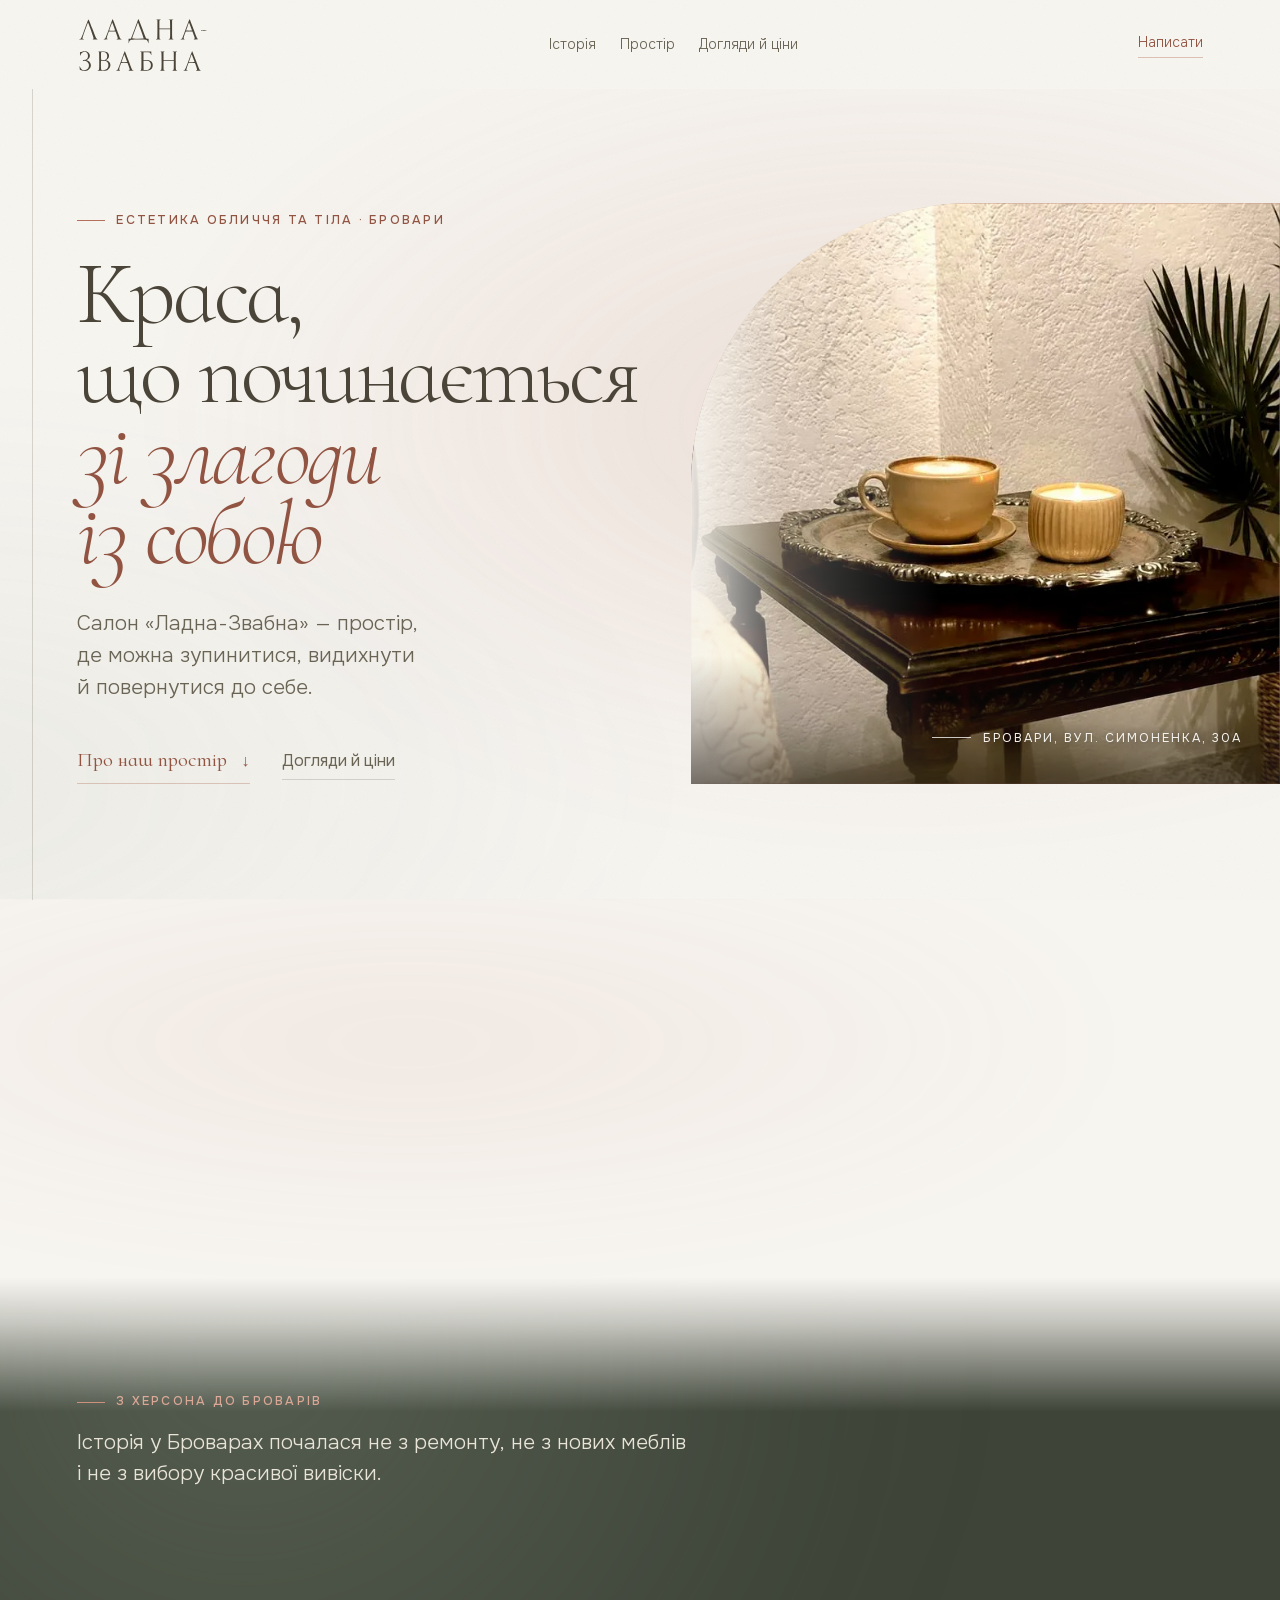
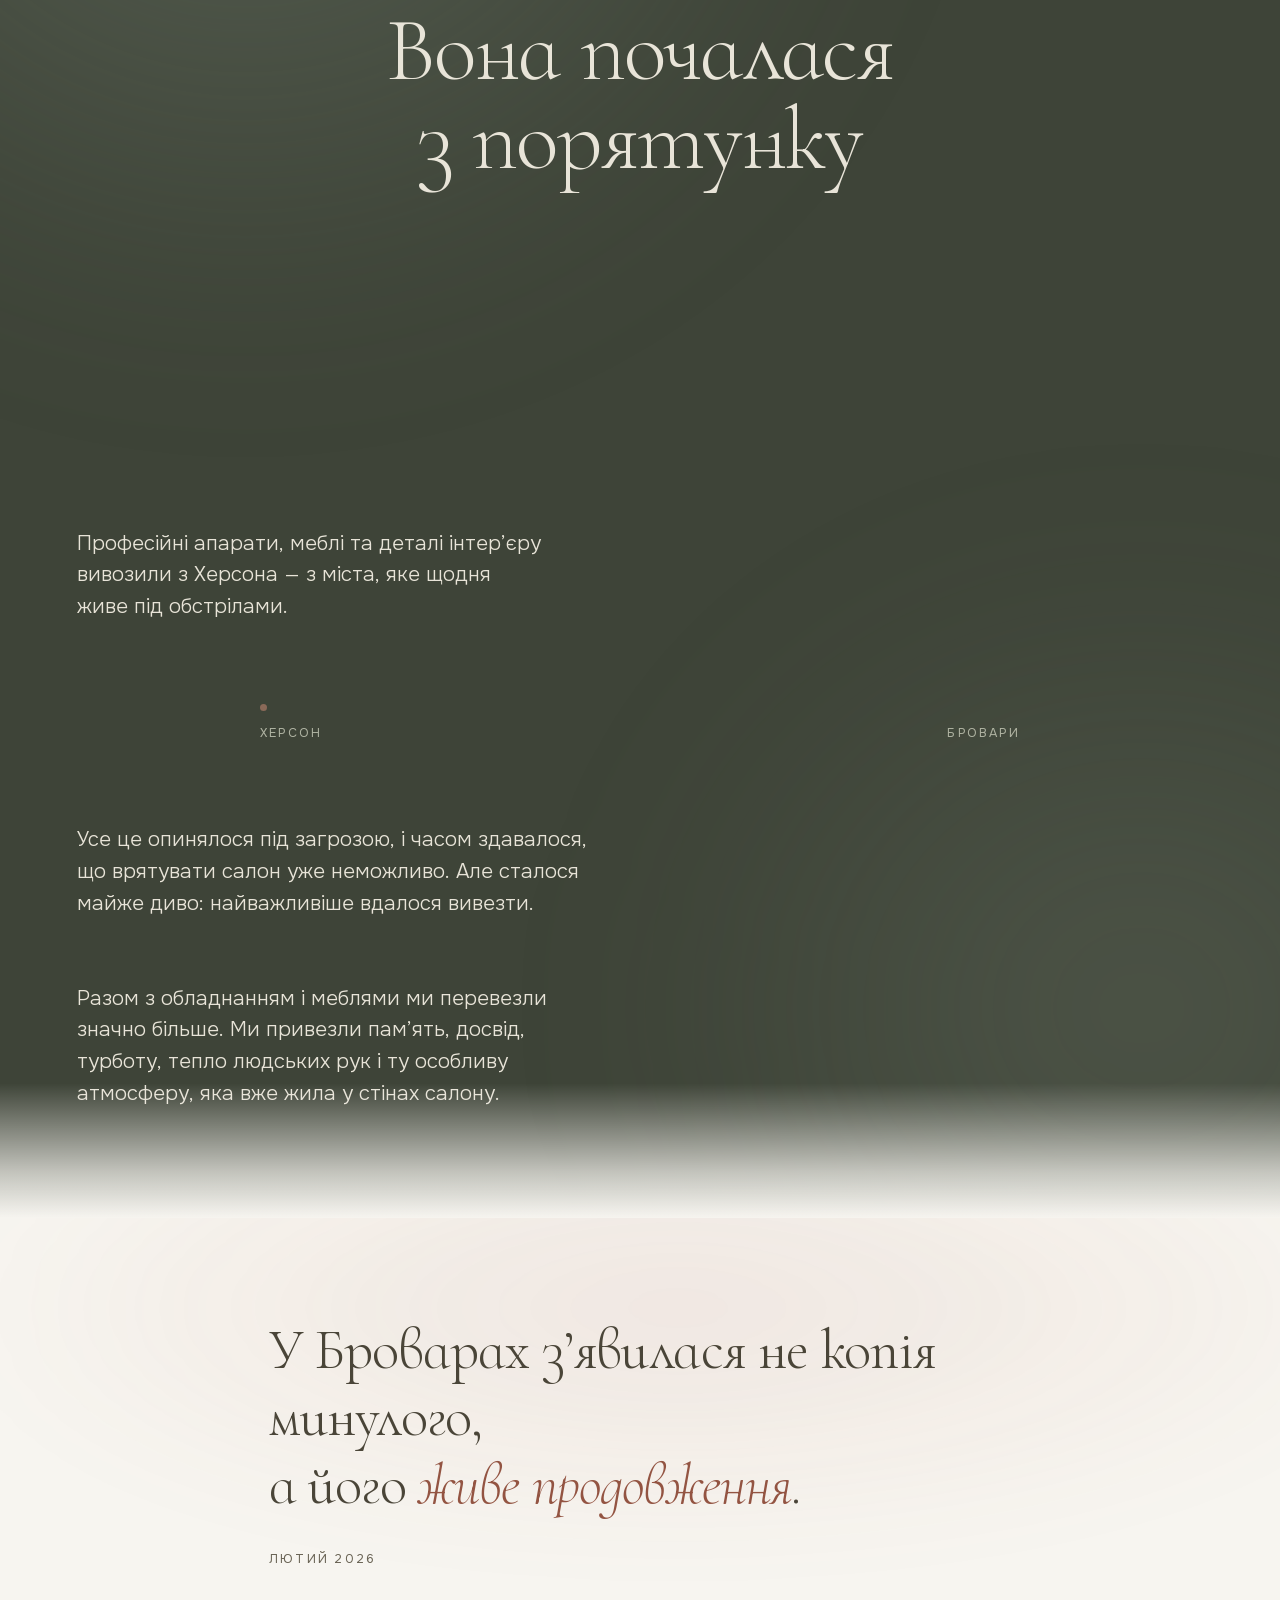
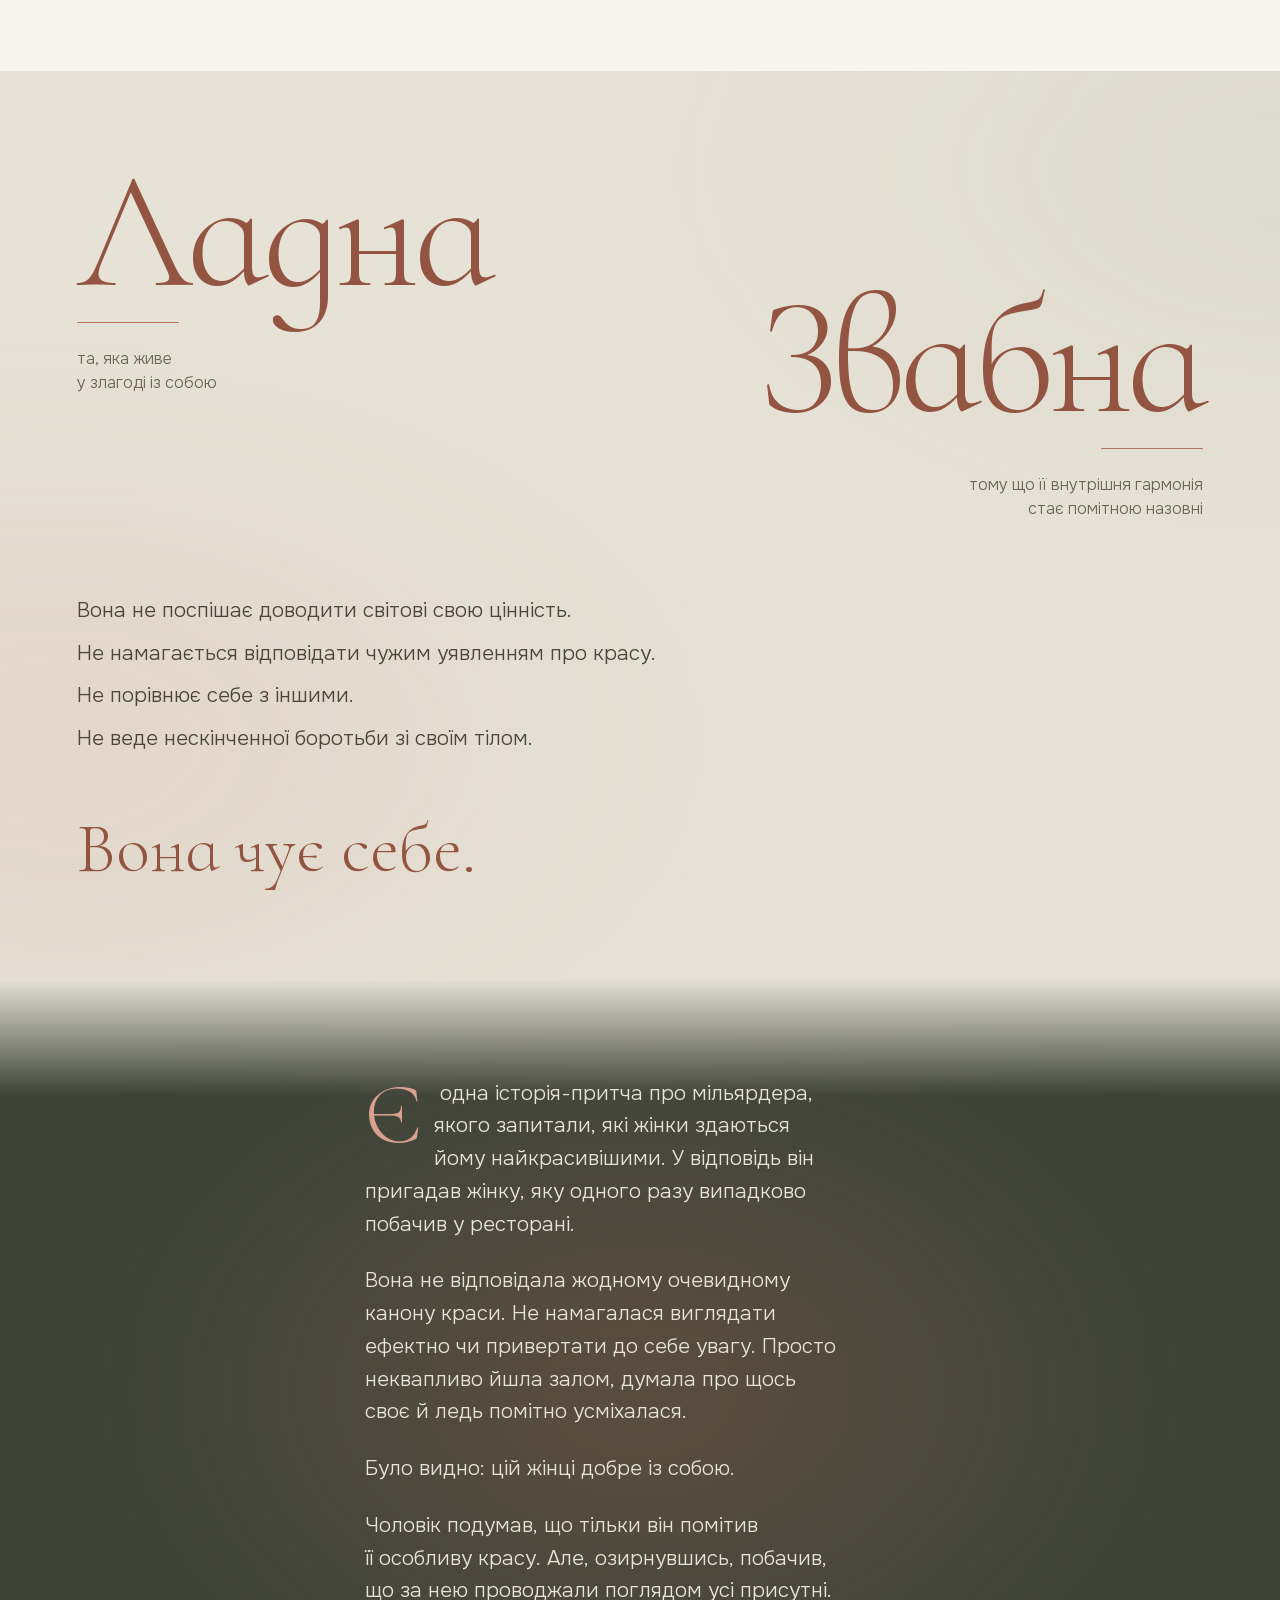
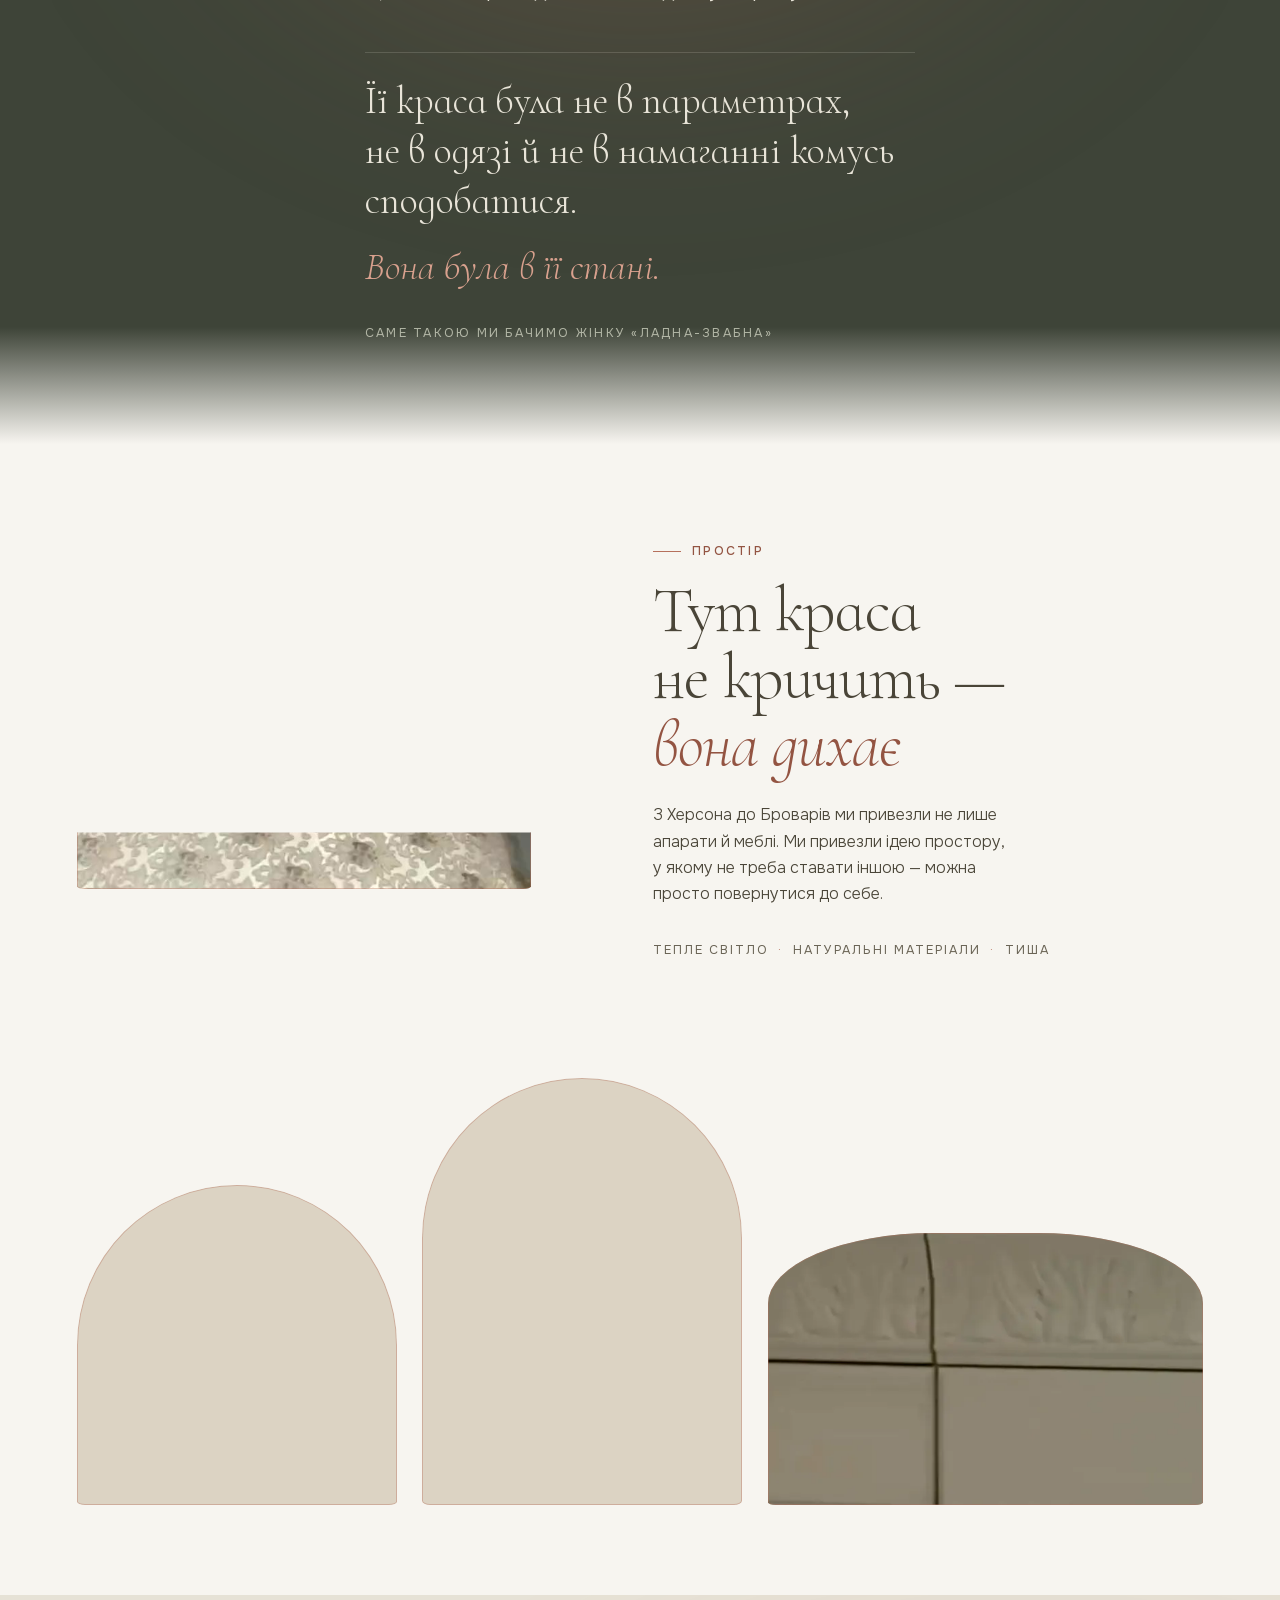
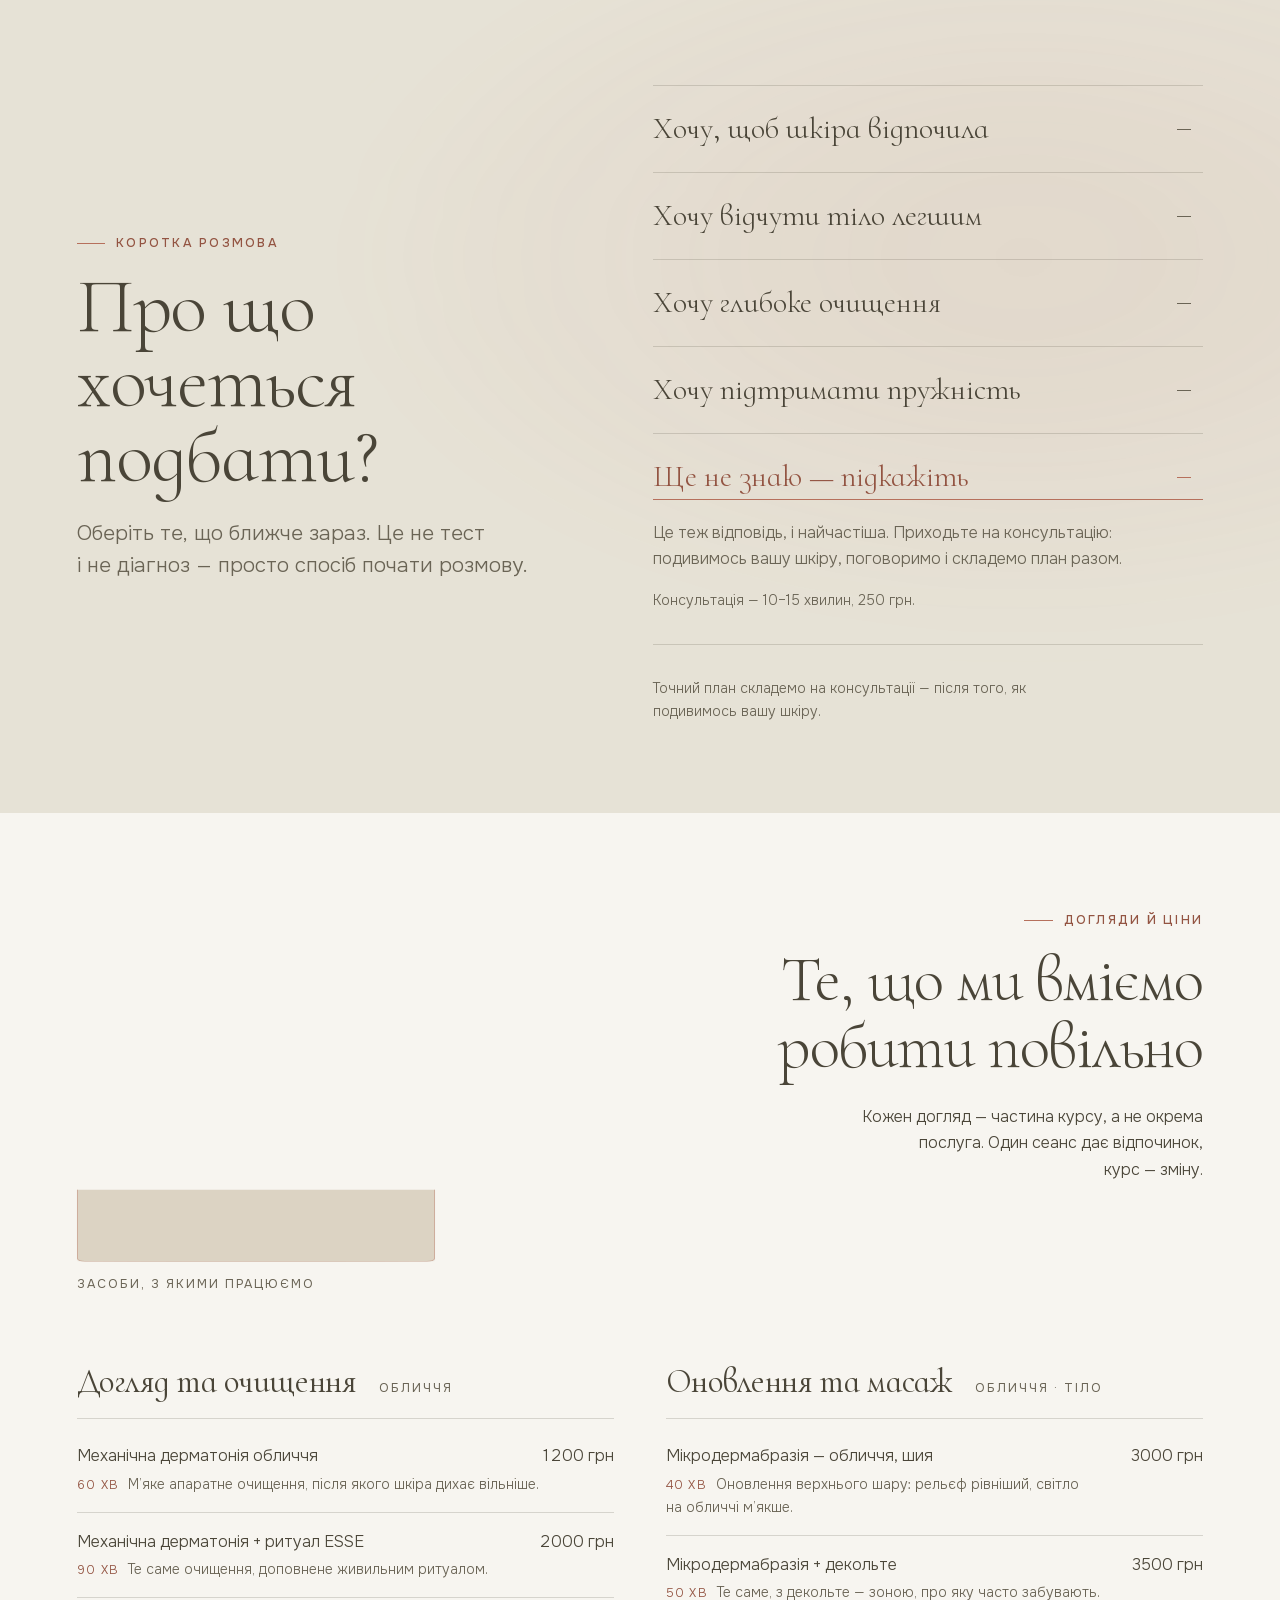
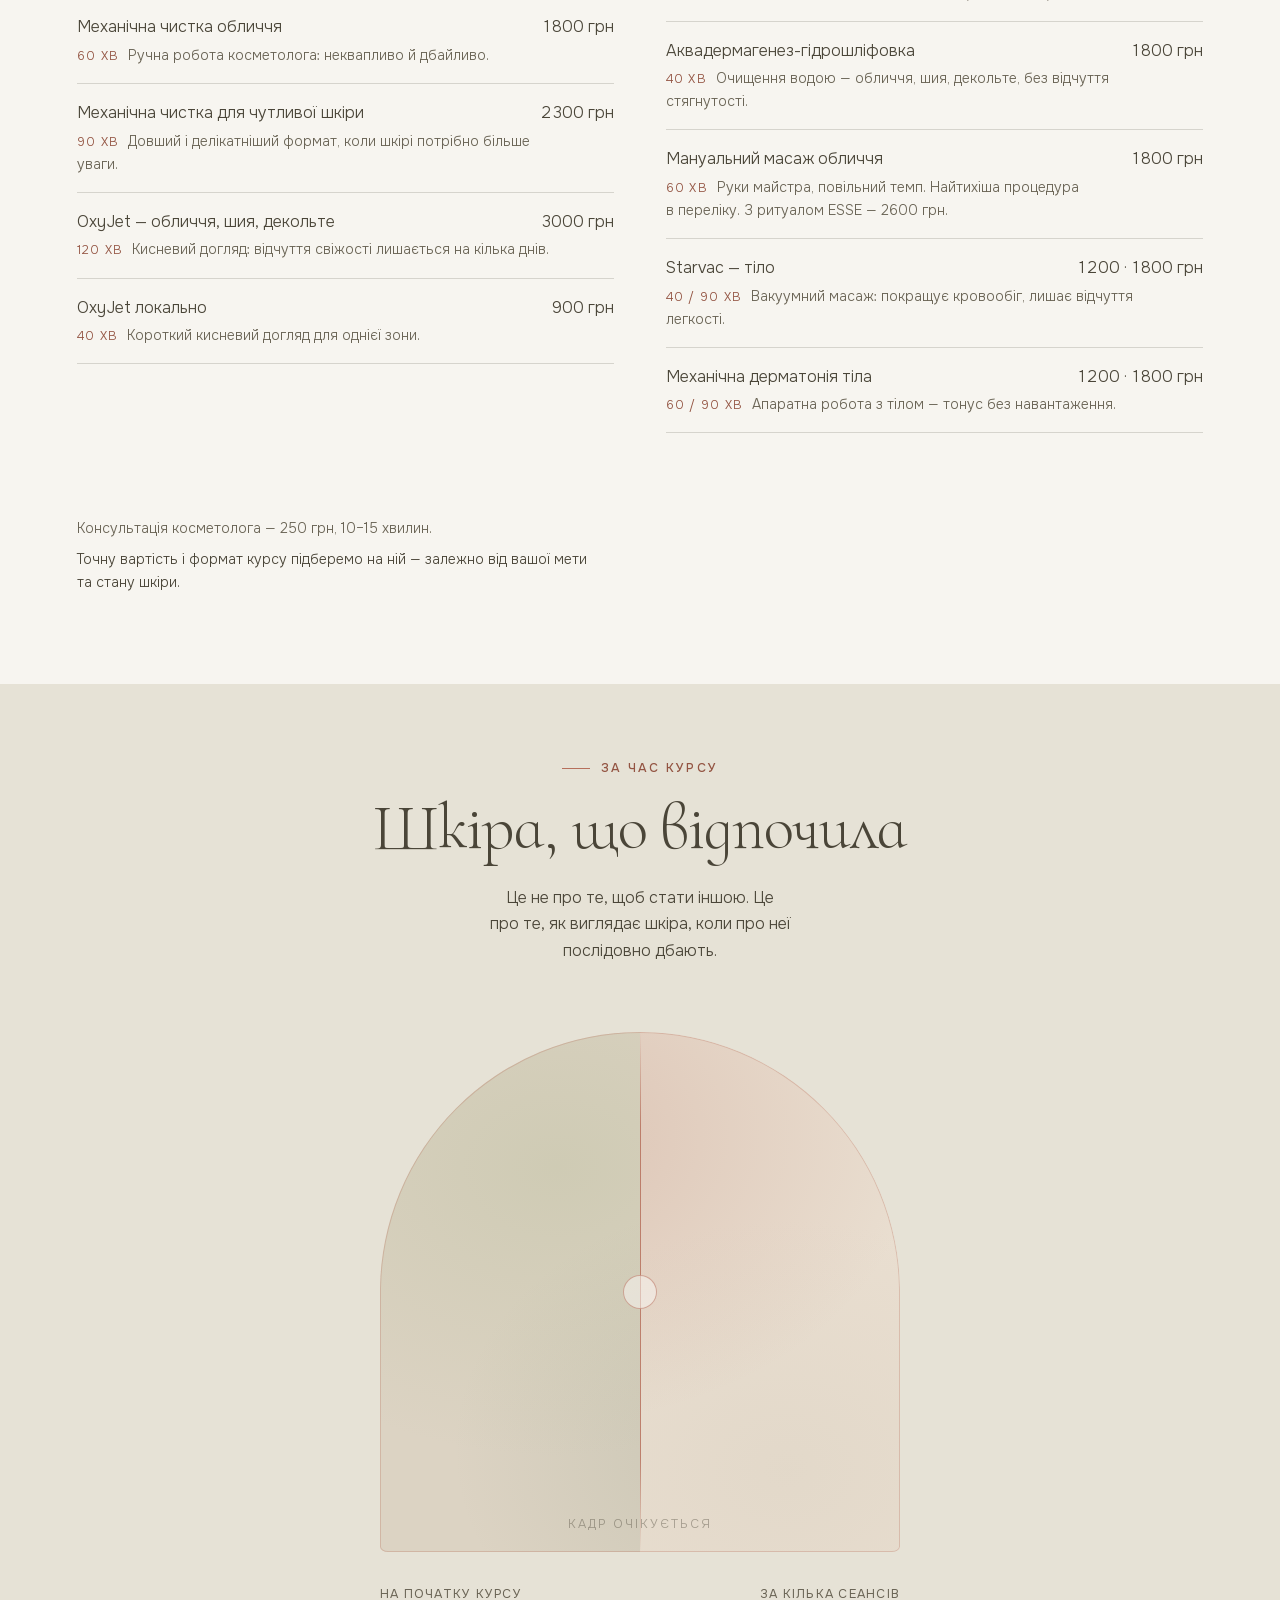
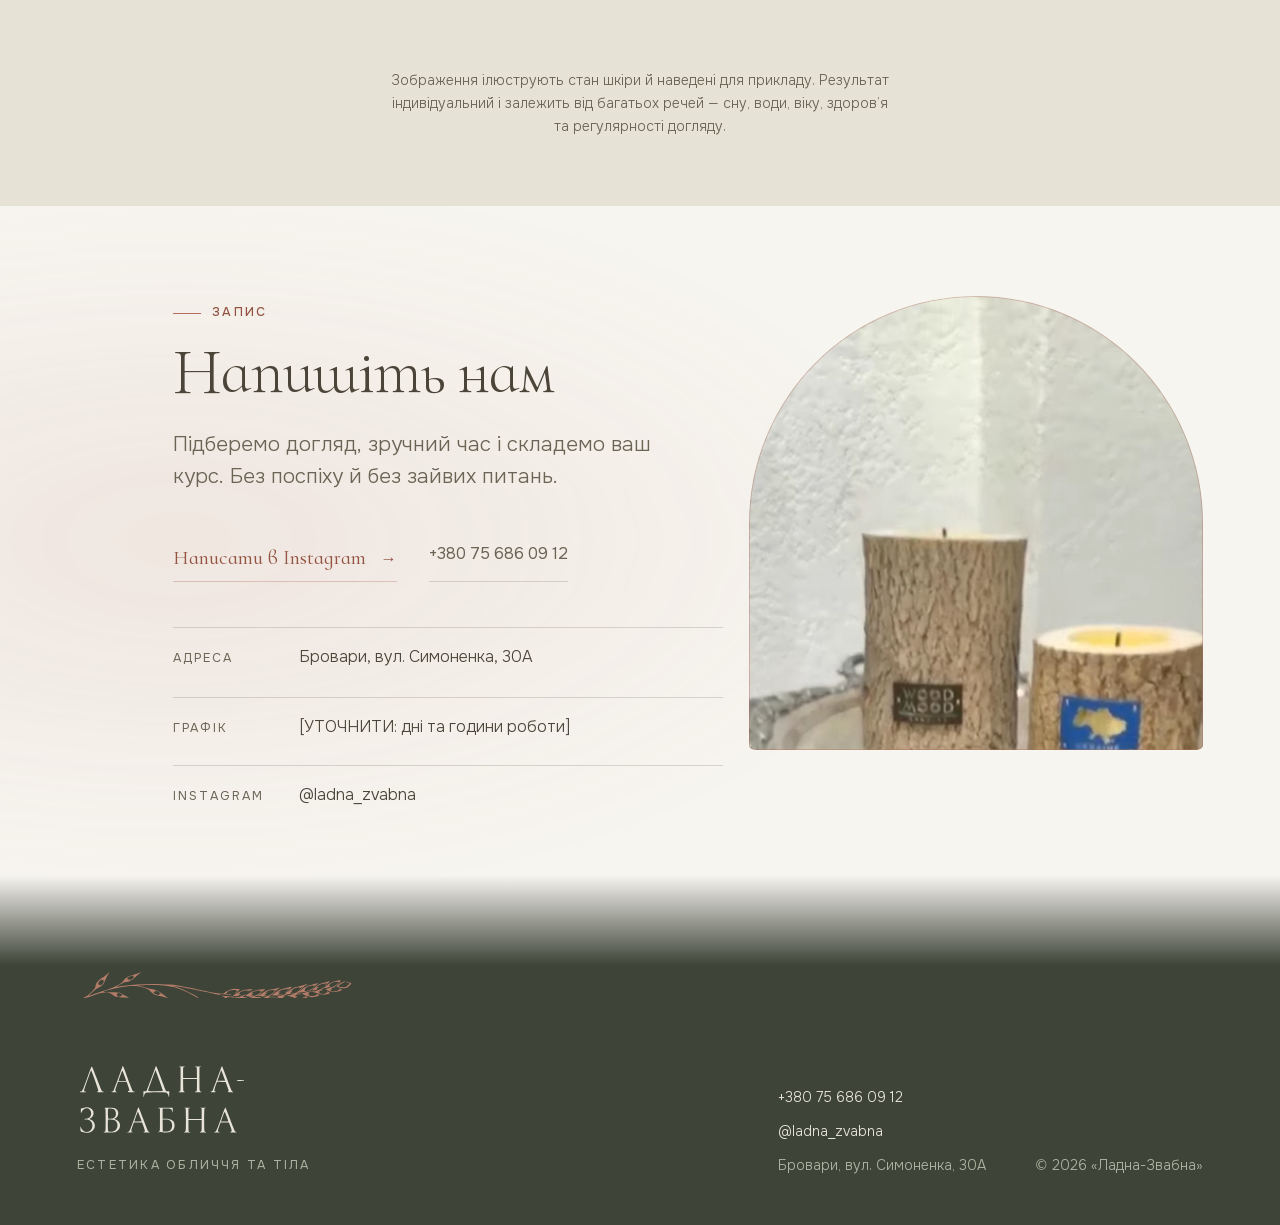
==== index.html @ c2b136c1 "Скорочення сайту: 16494 -> 11105 px (18,3 -> 12,3 екрана) - Догляди й Ціни злито в одну секцію: той " ====
<!DOCTYPE html>
<html lang="uk" class="no-js">
<head>
<meta charset="UTF-8">
<meta name="viewport" content="width=device-width, initial-scale=1">

<title>Ладна-Звабна — естетика обличчя та тіла | Салон краси в Броварах</title>
<meta name="description" content="Салон «Ладна-Звабна» у Броварах. Простір, де можна зупинитися, видихнути й повернутися до себе. Догляд за обличчям і тілом без тиску та обіцянок.">

<!-- ⚠ ДОМЕН — ПЛЕЙСХОЛДЕР. Замінити в трьох місцях цього файлу, у sitemap.xml
     і в robots.txt, коли домен буде відомий (питання №6 у PROGRESS.md). -->
<link rel="canonical" href="https://ladna-zvabna.com.ua/">

<meta property="og:type" content="website">
<meta property="og:locale" content="uk_UA">
<meta property="og:site_name" content="Ладна-Звабна">
<meta property="og:title" content="Ладна-Звабна — естетика обличчя та тіла">
<meta property="og:description" content="Простір, де можна зупинитися, видихнути й повернутися до себе. Салон краси у Броварах.">
<meta property="og:url" content="https://ladna-zvabna.com.ua/">
<meta property="og:image" content="https://ladna-zvabna.com.ua/og-cover.jpg">
<meta property="og:image:width" content="1200">
<meta property="og:image:height" content="630">
<meta property="og:image:alt" content="Знак «Ладна-Звабна» і фраза «Краса, що починається зі злагоди із собою»">
<meta name="twitter:card" content="summary_large_image">

<meta name="theme-color" content="#F7F5F0">
<link rel="icon" href="/favicon.ico" sizes="32x32">
<link rel="icon" href="assets/img/icons/icon-192.png" type="image/png" sizes="192x192">
<link rel="apple-touch-icon" href="assets/img/icons/icon-180.png">
<link rel="manifest" href="site.webmanifest">

<script>
/* Клас .js вимикає статичний fallback у motion.css і віддає керування появою скрипту.
   Ставимо його ДО першої відмальовки, щоб не було спалаху вмісту.

   Запобіжник: якщо main.js не завантажиться, не виконається або впаде —
   через 3 секунди клас знімається і сторінка повертається до статичної,
   повністю читабельної версії. Без цього збій одного файлу лишив би
   людину перед порожнім екраном. */
(function(){
  var d = document.documentElement;
  d.className = 'js';
  window.__lzFallback = setTimeout(function(){ d.className = ''; }, 3000);
})();
</script>

<!-- Постер героя — це LCP-елемент. Без preload браузер знаходить його
     аж після парсингу CSS і розбору <video>. -->
<link rel="preload" as="image" type="image/webp" fetchpriority="high"
      href="assets/img/interior/hero.webp"
      imagesrcset="assets/img/interior/hero-520.webp 520w, assets/img/interior/hero.webp 720w"
      imagesizes="(max-width: 1024px) 100vw, 46vw">
<link rel="preload" href="assets/fonts/cormorant-infant-300.woff2" as="font" type="font/woff2" crossorigin>
<link rel="preload" href="assets/fonts/onest-300.woff2" as="font" type="font/woff2" crossorigin>
<!-- Зібраний CSS: чотири джерела в assets/css/ склеєні й стиснуті скриптом
     build.sh. Правити треба ДЖЕРЕЛА, потім запустити `bash build.sh`.
     Один файл замість чотирьох — на 520 мс менше блокування рендеру. -->
<link rel="stylesheet" href="assets/css/site.min.css">
</head>

<body>

<!-- Знаки логотипа лежать у документі один раз і вживаються через <use>.
     Не в CSS як data:URI (роздувало критичний файл і гальмувало появу тексту)
     і не окремим файлом (зовнішній SVG як маска не працює при відкритті
     сторінки подвійним кліком). -->
<svg class="lz-sprite" aria-hidden="true" focusable="false"><symbol id="lz-word" viewBox="0 0 540 232"><title>Ладна-Звабна</title><path d="M144.5 14.2c-.2.7-3.3 9.4-6.9 19.3-9 25.3-19.6 53.5-21.3 56.8-.9 1.8-2.5 3-4.4 3.4-6.2 1.2-3.6 2.3 5.7 2.3 9.7 0 10.4-.3 6.2-2.5-3.1-1.5-2.8-4.3 2.3-18.7l4.2-11.8h27.3l4.8 13.4c5 14 5.4 16.8 2.1 17.4-6.2 1.2-2.7 2.2 7.3 2.2 6.8 0 11.2-.4 11.2-1s-1.1-1-2.5-1c-3.4 0-4.3-1.8-11.4-21-21.9-60-23.1-62.9-24.6-58.8m5.8 28.6c3.1 8.6 5.7 16 5.7 16.4 0 1.1-24 1.4-24 .3C132 58 143.4 27 144 27c.3 0 3.1 7.1 6.3 15.8m100-28.6c-.6.7-1.4 2.4-1.8 3.8-1.8 6-23 63.1-25.6 68.7l-2.8 6.3H211v9.7c0 6.7.3 9.3 1 8.3.5-.8 1-2.3 1-3.2 0-3.2 3.2-8.6 5.9-10 3.4-1.7 57.7-2.5 63.3-.8 4.7 1.3 7.5 4.9 8.4 10.6 1 7.1 2.4 4 2.4-5.7V93h-5c-6.1 0-4 4.2-21.4-42.4-13.9-37-14.6-38.6-16.3-36.4m10.7 43c6 16.9 11.1 31.7 11.2 33l.3 2.3-22.8.3c-19.9.2-22.8 0-23.3-1.3-.4-.9.9-6 2.9-11.3 5.1-13.9 16.4-44.9 18.3-50 .9-2.4 1.8-4.2 2-4s5.3 14.2 11.4 31m197.6-40.7c-.9 2.1-1.6 3.9-1.6 4.2 0 1-23.4 64.2-25.2 68.1-1.6 3.2-2.8 4.4-5 4.9-6.2 1.2-3.5 2.3 5.8 2.3 8.8 0 11.8-1.1 5.9-2.2-3.8-.6-2.1-8.8 6-29.1.7-1.6 2.1-1.7 14.2-1.5l13.5.3 4.9 13.4c5.3 14.1 5.6 16.4 2.4 16.9-6.3 1.2-2.6 2.2 7.6 2.1 10.8-.1 11.2-.1 8.1-1.5-4.1-1.8-3.8-1-20.2-45-7.2-19.2-13.5-35.3-14-35.8s-1.5.7-2.4 2.9m6.3 27.2 5.8 15.8-5.8.3c-3.2.2-8.7.2-12.3 0l-6.4-.3 5.4-15c3-8.3 5.7-15.6 5.9-16.4.8-2.2 1.3-1.2 7.4 15.6M34.1 45.8C16.9 93.5 16.6 94 11.3 94 10 94 9 94.4 9 95s4 1 10.1 1c6.4 0 9.8-.4 9.4-1-.3-.6-1.4-1-2.4-1-5.9 0-5.5-1.8 11.3-48 7.1-19.6 7.5-20.4 8.6-17.5 10.5 27.2 22 60.3 21.8 62.4-.2 1.8-1 2.7-2.5 2.9-1.3.2-2.3.8-2.3 1.3s4.9.9 11.1.9c7.1 0 10.8-.4 10.4-1-.3-.6-1.3-1-2.2-1-3.4 0-5.2-3.9-19.3-41.4C52.8 25.5 48.1 14 47 14s-4.8 9.2-12.9 31.8m291.7-30.3 3.2 1.4v37c0 20.3-.3 37.6-.6 38.5s-1.7 1.6-3 1.6-2.4.4-2.4 1 4.1 1 10.2 1c10.1 0 10.9-.3 6.6-2.4-2.3-1.1-2.3-1.5-2.6-20.4L337 54h44v18.8c0 19.4-.4 21.2-4.1 21.2-1 0-2.1.4-2.4 1-.4.6 3.2 1 9.9 1 6.4 0 10.6-.4 10.6-1s-.8-1-1.8-1c-4.1 0-4.2-.9-4.2-39.7V16.9l3.3-1.4c3-1.3 2.6-1.4-7.8-1.5h-11l3.5 1.8 3.5 1.7.3 16.7.2 16.8h-44V18l3.3-2 3.2-2H333c-9.9.1-10.3.2-7.2 1.5m181.9 42.1c-1.7 1.8 1.4 2.4 11.9 2.4 9.5 0 11.4-.3 11.4-1.5 0-1.6-21.8-2.4-23.3-.9M20.5 145.9c-2.7 1-5.6 1.6-6.2 1.4-1.9-.7-2.4 1.7-2.1 9.3l.3 6.9 2.8-5.8c8.6-17.4 29.7-13.2 29.7 5.9 0 9.7-6.7 16.4-16.2 16.4-3.6 0-4.8.4-4.8 1.5s1.2 1.5 5.2 1.5c10.6 0 18.6 6.9 19.6 16.9 2.1 22.6-25.4 30.8-35.3 10.6-1.5-3.1-2.9-5.4-3.1-5.3-.1.2.1 3.6.4 7.6l.7 7.4 5.5 2c9.1 3.4 21 3.1 27.9-.7 16.1-8.9 15.9-30.1-.4-38.1l-5.6-2.7 2.8-1.4c14.7-7.6 14.6-26.7-.2-33.4-5.2-2.4-14.5-2.4-21 0m174.1-1c-.3.5-3.5 8.9-7 18.7-20.5 57-21.1 58.4-25.1 58.4-1.4 0-2.5.4-2.5 1s3.5 1 8.5 1c7.7 0 11.7-1.4 6.3-2.2-3.4-.5-2.8-6 1.9-18.8l3.9-10.5 13-.3 13.1-.3 4.7 13c5 13.7 5.3 16.4 2.1 16.9-6.2 1.2-2.7 2.2 7.4 2.2 7.2 0 11-.4 10.6-1-.3-.6-1.4-1-2.4-1-3.2 0-4.6-3.1-18.7-40.7-13.2-35.5-14.5-38.5-15.8-36.4m-.5 43.9c-6.2.1-11.5.1-11.8-.1-.2-.3 2.2-7.5 5.3-16.1l5.7-15.6 6.1 15.7 6.1 15.8zM463 164.2c-19.4 53.6-21.2 57.8-25.1 57.8-1 0-2.1.4-2.4 1-.4.6 2.7 1 8.4 1 5.4 0 9.1-.4 9.1-1s-.8-1-1.9-1c-4.9 0-4.6-3.2 2.1-21.8l3-8.2h26.4l4.8 13.2c5 13.9 5.1 15.3 1.1 16.8-4.3 1.6-2.8 2 8 2 6.3 0 10.5-.4 10.5-1s-.9-1-2-1c-3.2 0-4.7-3.3-18.9-40.9-7.5-20.1-14.1-36.6-14.7-36.8s-4.3 8.5-8.4 19.9m12.4 8.6c3.1 8.1 5.6 15.1 5.6 15.5s-5.3.7-11.9.7h-11.8l5.6-15.5c3-8.5 5.8-15.5 6.2-15.5.3 0 3.1 6.7 6.3 14.8M86.6 146.4c1.7.8 3.4 2.1 3.8 3.1.3.9.6 17.1.6 35.9 0 36.2-.1 36.6-4.7 36.6-1.3 0-2.3.5-2.3 1.1 0 .7 5.7 1 18.3.7 17.8-.3 18.3-.4 22.9-3.1 16.5-9.7 15.1-32.5-2.4-38.3l-4.9-1.6 2.8-1.5c15.1-7.8 13.5-28.8-2.5-33.3-6.1-1.6-35.5-1.3-31.6.4m29.7 3.3c4.7 2.7 8 9.6 7.3 15.5-1.1 10.6-6 14.8-17.3 14.8h-7.1l-.7-6.3c-.3-3.4-.5-10.5-.3-15.7.3-9.1.4-9.4 2.8-10.2 3.8-1.1 11.8-.1 15.3 1.9m3.5 35.6c10.2 5.4 12 21.6 3.3 30.7-5.4 5.6-19 7.8-23.8 3.8-1.4-1.2-1.9-34.8-.5-36.2 1.3-1.4 17.5-.1 21 1.7M260 146.8l3.5 1.7v35.9c0 38.5.3 36.1-5 38.3-3.2 1.3 28.2 1.6 34.2.3 11-2.4 17.2-10.1 17.3-21.4 0-15-8.9-21.5-29.2-21.6H272v-32h11.3c13.5 0 16.8 1.4 18.8 8 .7 2.2 1.6 4 2.2 4 .5 0 .6-.7.3-1.6s-.6-4.2-.6-7.5V145h-23.7c-23.3 0-23.7 0-20.3 1.8m32.3 37.6c14 5.8 13.2 31.4-1.1 35.7-2.1.5-7.1.9-11.2.7l-7.5-.3-.3-18.8-.2-18.7h8.5c5 0 9.9.6 11.8 1.4m49.7-38.3c1.3.6 2.8 1.5 3.2 2.2s.8 17 .8 36.3c0 36.4-.1 37.4-4.2 37.4-1 0-1.8.4-1.8 1s4 1 10.1 1c6.4 0 9.8-.4 9.4-1-.3-.6-1.4-1-2.5-1-2.7 0-3-1.8-3-20.6V184h42v17.8c0 18.4-.4 20.2-4.2 20.2-1 0-1.8.4-1.8 1s4 1 10 1 10-.4 10-1-.8-1-1.8-1c-4.1 0-4.2-1-4.2-37.5 0-19.2.4-35.5.8-36.1s2.1-1.6 3.7-2.2c2.5-.9 1.1-1-8-1.1-10.3 0-10.8.1-7.7 1.4l3.2 1.4V181h-42v-33l3.3-1.4c3-1.4 2.6-1.4-7.3-1.5-7.9 0-9.9.3-8 1"/></symbol><symbol id="lz-divider" viewBox="0 0 550 100"><title>Гілочка та колосок</title><path d="M58.4 53.1c-2.1 2.2-5.9 5.2-8.4 6.6-8.6 5-14 11.9-14 18 0 3.5-12.2 15.8-19.6 19.7l-4.9 2.6 4-.4c2.2-.2 8.2-2 13.3-4C48.2 88 61.5 86.9 68 92.4c5.9 4.9 8.9 5.9 19 6.1 5.2.1 11.1.6 13 .9 3.4.7-.7-1.9-14.5-9.2-2.3-1.2-6.5-1.6-17.8-1.8-8.2-.1-15.1-.4-15.4-.7-1.5-1.6 31-9.1 46.8-10.8 18.7-2 36.9 2 44.1 9.7 5.5 5.9 8.2 7.2 17.7 8.9 4.3.7 9.5 2.1 11.6 2.9 6.1 2.6 6.1 1.8-.1-2.5-3.3-2.2-7.8-5.5-10.2-7.4-4.3-3.5-8.6-5.1-17.7-6.5-2.7-.5-8.8-2-13.4-3.4s-9.7-2.7-11.5-2.7c-10.8-.4 7.7-1.8 24.4-1.8 35.8-.1 54.8 4.4 81.1 19.5 6.2 3.5 11.8 6.3 12.3 6.1 3-1-29.3-17.5-41.5-21.2l-8.4-2.5 6 .6c9.3.9 74.4 14.1 83.9 17 1.3.4 1.6.2 1.1-.6-.7-1.2 7.6-1 15.5.5 1.9.4 4.6.2 6-.4 2.4-1.1 2.3-1.1-.6-.6-3.6.7-8.4-.3-8.4-1.6 0-.5.7-.9 1.6-.9.8 0 1.3-.4.9-1-1.1-1.8 4.5-4.2 11.2-4.8 5.1-.4 6.4-.2 5.8.8-.5.9-.1 1 1.6.6 2.1-.6 1.9-.3-1.1 2.4-1.9 1.6-3.2 3-2.9 3 1.1 0 7.2-5 8.6-7.1 1.6-2.1 1.5-2.1-3.1-1.8-2.5.2-4.7.1-4.8-.3-.6-1.7-13.1 2.4-18.1 5.8l-5.2 3.6-9-.5c-5.5-.3-17.6-2.5-31-5.5-32.6-7.5-46.8-10-64.2-11.7-28.5-2.7-66.1-1.5-92.8 2.9-4.9.9-9.4 1.6-9.9 1.6-3.2 0 12.3-9 16.3-9.5 8.1-1.1 10.9-2.5 17.6-8.5 3.5-3.3 7.6-6.7 9-7.6s2.5-2 2.5-2.5-1.1-.2-2.4.6c-1.4.9-6.8 2.7-12.1 4-10.4 2.6-15.1 5.4-18.2 10.6-3.6 6.2-16.5 13.5-31.3 17.8-11.3 3.3-28.1 9.1-36.4 12.6-1.1.5 1.5-2.5 5.8-6.6s9.6-8.2 11.9-9.2c7.6-3.3 10.3-6.1 13.7-14.3 1.8-4.3 4.3-9.5 5.7-11.6 3.5-5.3 2.5-5.6-2.3-.7m51.1 3.9c-.3.5.2 1 1.2 1 1.4 0 .9.9-1.9 3.5-3.5 3.3-7.8 4.9-6.2 2.4.4-.8 0-.9-1.5-.4-2.2.7-3-.9-.8-1.9.6-.3.1-.3-1.2 0-3.4.9-1.8-1.2 2.7-3.6 3.9-2 8.7-2.7 7.7-1m-61.9 7.5c-.4 1.2-.1 1.2 2.1-.2 2.6-1.7 2.6-1.7 1.4.5-1.4 2.6-.4 2.9 1.6.4 1-1.3 1-.7-.2 2.3-2 5-3.6 6.7-7 7.1-2.3.2-2.6-.1-2.2-1.8.5-1.9.5-1.9-1.5-.1l-2.1 1.8 1.8-3.5c2.5-5 7.7-10.5 6.1-6.5m109.7 21.9c3.5 1.5 8.7 6.5 5.5 5.3-2-.7-3.5.9-1.6 1.6.7.3.2.6-1.2.6-2.9.1-10.4-3.1-11.5-4.9-.6-.9-.1-.9 1.6.1 2.2 1.1 2.3 1.1 1-.4-1.2-1.5-1.1-1.7 1-1.7 1.9 0 2.1-.2.9-1-2.3-1.5.5-1.2 4.3.4m-71.2 5.2 3.1 1.5-2.3 2c-2.4 2-6.5 2.5-8.9.9-1.2-.8-1.2-1-.1-1s1.1-.3.1-1.5-.9-1.5.6-1.5c1.6 0 1.7-.2.4-1-2.6-1.7 3.7-1.2 7.1.6m421.1-25.5c-6.7 1.1-14.6 4.8-19.9 9.4-2.3 1.9-4.6 3.5-5.2 3.5s-2.8 1.1-4.9 2.4c-4.6 2.9-13.7 5.6-18.9 5.6-4.5 0-18.3 3.1-18.3 4.1 0 1.2 16 6.9 19.3 6.9 4.6-.1 13-2.5 13.5-3.8.2-.7-.1-1.2-.6-1.2-.6 0-1.9-.3-2.9-.7-1-.3-1.5-.2-1 .2.9 1.1-5.9 3.5-9.8 3.4-1.6 0-4.3-.6-6-1.4-2.9-1.3-3-1.3-.5-1.4 1.9-.1 2.1-.4 1.1-1-.8-.5-1.1-1.6-.8-2.5 1-2.5 9.6-2.1 16.9.9 6.8 2.8 14.5 3.3 20.9 1.3 4.7-1.4 4.9-2.2.7-4.4-3-1.6-3.2-1.6-1.9-.1 1.2 1.5 1.1 1.7-.8 1.7-1.1 0-2.1.4-2.1.9 0 1.6-7 2.3-10.6 1.1-3.3-1.1-3.4-1.3-1.7-2.6s1.7-1.3 0-1.4c-3.7 0-.4-2 3.6-2.1 2.3-.1 3.4-.3 2.5-.6-4.8-1.2-.3-3.9 8.2-4.8 5.9-.6 10.4-2.5 6.2-2.5-1.6 0-2.1-.4-1.5-1.3.4-.6.8-1.6.8-2.1 0-2.1 8.9-5.6 13.7-5.5l4.8.2-2.2 2.5c-3.8 4-9.3 7-17.2 9.4l-7.5 2.2 5.4 2.8c4.2 2.1 6.9 2.8 11.3 2.8 5.7 0 15.2-2.5 15.2-3.9s-2.5-3.1-4.4-3c-1.2 0-1.5.3-.8.6 1.9.8 1.4 2.3-.9 2.3-1.1 0-1.8.4-1.5.9.8 1.2-7.8 2.4-11.4 1.6-3.3-.7-4.1-2.5-1.2-2.6 1.4 0 1.4-.2-.3-.9-1.8-.8-1.8-.9-.2-.9 1-.1 1.6-.5 1.2-1-.7-1.3 2.7-2.3 5.1-1.5 1.5.5 1.6.4.4-.5-1.2-.8-1.1-1.1.5-1.7 2.5-.9 11.5-9.8 11.5-11.3 0-1.2-.3-1.2-7.8 0m-23.5 3.4c-10.9 3.1-13.2 4.3-19.9 10.4-4.9 4.6-5.1 5-2.8 5 3.6.1 12.3-2.7 9-2.9h-2.5l2.5-2.1 2.5-2-2.5.6c-4.8 1.2 3-4.4 8.4-6 6-1.8 6.9-1.9 6-.3-.4.7.2.5 1.3-.5 3.6-3.1 3.8-1.8.2 2-2.1 2.3-2.4 3-.9 1.8 3.2-2.5 9-8.5 8.1-8.4-.3 0-4.5 1.1-9.4 2.4m34.6-.7c-2.2.9-5.8 3.1-8 4.9l-3.8 3.1 3 1.2c10.3 4 16.8 3.3 22.5-2.5l4.2-4.3-3-1.6c-1.7-.9-4.6-1.5-6.4-1.5l-3.3.1 3.8.8c5.8 1.1 6.3 2.3 2.5 5.4-1.8 1.4-3.8 3.1-4.5 3.6-2.1 1.7-14.3.1-14.3-1.9 0-.9 9.6-7.1 10.9-7.1.6 0 1.1-.5 1.1-1 0-.6-.1-1-.2-.9-.2 0-2.2.8-4.5 1.7m-51 2.7c-1.8.7-5.4 1.7-8 2.1-6.5.9-14.2 4.4-18.9 8.6-7.2 6.2-7.9 6.3-2.4.3 3-3.3 6.9-6.8 8.7-7.8 4.3-2.3 4.2-3-.1-1.2-1.9.8-7.5 2.3-12.5 3.4-10.3 2.3-11.6 2.8-18.9 8.3-7.4 5.5-7.4 4.3-.1-2.7 3.3-3.2 5.2-5.4 4.2-5.1-1 .4-4.9 1.4-8.8 2.2-10.8 2.2-13.5 3.3-20.6 8-10.8 7.1-10.9 7.7-.9 7.1 4.8-.2 10-1.2 12-2.1 1.9-.9 2.6-1.4 1.5-1-1.1.3-3.8.8-6 1.1l-4 .6 3-3.4 3-3.3-2.7 1.7c-4 2.5-2.5-.3 1.7-3.2 2.5-1.6 5.2-2.4 8.9-2.6 3-.1 5.9-.6 6.5-.9 2.4-1.5.9 1.2-2.4 4.4-1.9 1.8-3.2 3.7-2.9 4.1.9 1.5-4.3 4-10.5 5.1-6.4 1.2-7.4 2.1-4.2 3.8 2.6 1.3 12.2 1.4 10.1 0-1.3-.9-1.3-1 0-1s1.3-.1 0-1.1c-1.1-.8-.8-.9 1.5-.4 2.7.6 2.8.5 1.1-.8s-1.5-1.4 2.5-2.5c2.4-.6 6.4-1.4 8.9-1.7s5.2-1 6-1.5c1-.6.2-.7-2.5-.3l-4 .6 2.5-2.8c2.2-2.5 2.3-2.7.5-2.2-1.5.5-1.2.1.9-1.7 4.2-3.5 15.9-6.5 14.1-3.6-1 1.6 1.1 1.2 2.5-.5 1.9-2.2 3.2-1.8 1.8.6-4 6.4-20 15-27 14.3l-4.3-.3 4.2.9c2.4.5 6.4 1.8 8.9 2.9 5.7 2.6 10.4 2.9 6.4.5-2.5-1.5-2.5-1.5 1-.9l3.5.6-2.9-1.7-2.8-1.6 2.2-1.5c1.5-1.1 3.6-1.4 6.7-1 2.8.3 4 .1 3.2-.4s-3.2-.9-5.4-.9c-3.5-.1-3.8-.2-2.2-1.4.9-.7 2.7-1.1 4-.9 3 .6 18-2.3 22.2-4.3 1.8-.8 4.3-2.7 5.6-4.2l2.4-2.6-3.8 2.7c-2 1.6-5.3 3.5-7.2 4.3-3.5 1.4-10.9 2-8.9.6.6-.4 1-1.5.8-2.4-.1-1 1-2.6 2.4-3.7 4.3-3 15.2-5.5 13.7-3.1-.3.5-.1 1 .4 1 .6 0 1.1-.6 1.1-1.3 0-.9.2-.9.8 0 .5.8 1.9 0 4.4-2.3 4.1-3.7 4-4-.9-1.9M393 80.2c-1.4.5-6.5 1.6-11.4 2.4-9.3 1.6-11.7 2.5-20.4 8-2.9 1.9-5.5 3.4-5.8 3.4-.6 0 8.6-8.5 11.5-10.6 1.1-.9.3-1.1-3.9-.8-12.9 1-21.5 3.9-31.4 10.8-3.7 2.5-2 3.4 7.4 3.6 5.8.2 6.1.3 2.7 1-7.4 1.4-4.8 2 7.5 1.7 12.7-.2 14.5-1.7 2.5-2l-5.8-.2 4.1-1.7c3.6-1.5 4.4-1.6 5.6-.4 1.6 1.7 13.1 1.3 14.8-.4.8-.8.3-.9-1.9-.4-2.8.7-2.9.6-1.5-1.2.8-1 2.3-2.7 3.5-3.7 2-1.8 2-1.8-.3-.7-3.2 1.6-3.8.6-.9-1.3 4.5-2.9 15.6-5 14.1-2.6-.3.6.9.3 2.7-.6 3-1.4 2.8-1-2.2 3.7-3.7 3.5-7.6 6.1-11.8 7.7-8.1 3.2-8.5 4.1-1.4 4.1 4.3 0 5.4-.3 4.3-1.1-1.7-1.1 8.5-.7 13 .5l2.5.7-2.5-1.5c-1.4-.9-4.9-1.5-7.9-1.6h-5.4l3.9-2.9c2.1-1.5 6.2-5 8.9-7.7 2.8-2.6 6.1-5.4 7.5-6 3-1.5 1.5-1.7-2-.2m-35.6 6c-.5.8-.2.9.9.5 4.7-1.9 4.9-1.7 1.2 1.6-3.9 3.5-12.8 7.7-16.3 7.7-1.3-.1-1.1-.4.8-1.5 3-1.7.9-2-2.3-.4-2 1.1-2 1 .3-1.6 2.1-2.3 2.2-2.7.6-2.1-1.6.5-1.7.4-.6-.9 2.4-2.9 17.1-6.1 15.4-3.3M333 83.1c-7.5.7-9.8 1.4-19.2 6.2-10 5.2-10.5 5.5-7.6 6.1 5.4 1.1 9.2.6 11.8-1.4l2.5-2.1-3 .6c-2.5.5-2.7.4-1.2-.5.9-.6 1.5-1.6 1.2-2.1-1-1.5 7.5-4.9 12.3-4.9 2.9 0 4.1.4 3.6 1.1-.3.6.8.3 2.5-.5 3.6-1.9 4.2-.6.9 1.8-1.8 1.3-1.9 1.5-.3.7 2.3-1 7.3-6.2 5.9-6-.5.1-4.7.5-9.4 1m-4.5 9.8c-.3.5-3.1 1.5-6.2 2.2-4.9 1.1-5.4 1.4-3.3 2 4.2 1.2-8.8 1-16-.2-3.6-.6-9.4-1.2-13-1.4-3.6-.1-7.4-.6-8.5-.9-1.1-.4-.3.2 1.9 1.3 2.1 1.1 4.3 2.4 5 2.9 2.1 1.6 5.5 1.2 4.9-.5-.5-1.3-.3-1.4 1.7-.3 1.5.8 2 .8 1.6.1-.9-1.5 2-1.4 4.7.1 2.4 1.3 32.5 1.9 30.4.6-.7-.4-2.3-.8-3.7-.8-2.9 0-6.7-2-3.9-2 1.6 0 7.2-3.9 5.7-4-.4 0-.9.4-1.3.9m117.1 3.6c1.8 1.4 1.7 1.4-1.3 1.5-1.7 0-3.5.5-3.8 1-.4.6 1.3 1 4.4 1 5.7 0 6.9-1.9 2.6-3.8-3.5-1.6-4.3-1.5-1.9.3"/></symbol></svg>

<!-- ===== ЗЕРНО ===== -->
<div class="grain" aria-hidden="true"></div>

<!-- ===== 5.0 ПРЕЛОАДЕР =====
     Без JS не показується взагалі (html:not(.js) .loader{display:none}).
     Логіку — малювання лінії, sessionStorage, розчинення — додає Етап 3. -->
<div class="loader" id="loader" aria-hidden="true">
  <svg class="lz-ico lz-ico--divider loader__mark draw" aria-hidden="true"><use href="#lz-divider"/></svg>
  <svg class="lz-ico lz-ico--word loader__word" aria-hidden="true"><use href="#lz-word"/></svg>
</div>

<a class="skip" href="#main">Перейти до змісту</a>

<!-- ===== ШАПКА ===== -->
<header class="hdr">
  <div class="hdr__in wrap">
    <a class="hdr__logo" href="#main" aria-label="Ладна-Звабна, на початок">
      <svg class="lz-ico lz-ico--word hdr__word" aria-hidden="true"><use href="#lz-word"/></svg>
    </a>
    <nav class="hdr__nav" aria-label="Основна навігація">
      <a href="#story">Історія</a>
      <a href="#space">Простір</a>
      <a href="#care">Догляди й&nbsp;ціни</a>
    </nav>
    <a class="hdr__act" href="https://instagram.com/ladna_zvabna" rel="noopener">Написати</a>

    <!-- Кнопку створює JS: без нього меню не потрібне, бо посилання
         й так є у футері, а сторінка гортається як звичайна. -->
  </div>

  <div class="menu" id="menu" hidden>
    <nav class="menu__nav" aria-label="Розділи сайту">
      <a href="#story">Історія</a>
      <a href="#meaning">Ладна-Звабна</a>
      <a href="#space">Простір</a>
      <a href="#consult">Консультація</a>
      <a href="#care">Догляди й&nbsp;ціни</a>
      <a href="#book">Запис</a>
    </nav>
    <div class="menu__foot">
      <a class="link link--grow" href="tel:+380756860912">+380&nbsp;75&nbsp;686&nbsp;09&nbsp;12</a>
      <a class="link link--grow" href="https://instagram.com/ladna_zvabna" rel="noopener">@ladna_zvabna</a>
      <span>Бровари, вул.&nbsp;Симоненка,&nbsp;30А</span>
    </div>
  </div>
</header>

<main id="main">

<span class="thread" aria-hidden="true"></span>

<!-- ==================================================================
     5.1 ГЕРОЙ
     ================================================================== -->
<section class="hero" id="hero">
  <div class="glow" style="--gx:64%;--gy:44%;--ga:.20" aria-hidden="true"></div>
  <div class="glow glow--second" style="--gx:14%;--gy:74%" aria-hidden="true"></div>

  <div class="hero__in wrap grid">

    <div class="hero__text">
      <p class="mini reveal">естетика обличчя та тіла&nbsp;· Бровари</p>

      <h1 class="hero__title">
        <span class="words">Краса,<br>що&nbsp;починається<br><em>зі&nbsp;злагоди із&nbsp;собою</em></span>
      </h1>

      <p class="lead reveal">
        Салон «Ладна-Звабна»&nbsp;— простір, де можна зупинитися,
        видихнути й&nbsp;повернутися до&nbsp;себе.
      </p>

      <div class="hero__acts reveal">
        <a class="act" href="#pause">Про наш простір <span class="arrow" aria-hidden="true">↓</span></a>
        <a class="act act--quiet" href="#price">Догляди й&nbsp;ціни</a>
      </div>
    </div>

    <!-- Кадр показуємо в арці, а не тлом на весь екран.
         Причина проста: джерело 720px, і розтягнуте на всю ширину воно
         перетворюється на розмиту пляму. В арці воно йде майже піксель
         у піксель — різко, з деталлю, з фактурою срібла й дерева.
         Форма арки заразом дає екрану те, чого браку��о повноекранному
         фону: контур і контраст. -->
    <figure class="hero__frame">
      <div class="arch arch--framed arch-open">
        <picture>
          <source type="image/webp"
                  srcset="assets/img/interior/hero-520.webp 520w, assets/img/interior/hero.webp 720w"
                  sizes="(max-width: 1024px) 100vw, 46vw">
          <img src="assets/img/interior/hero.jpg"
               alt="Кава й запалена свічка на срібній таці, різьблений столик у салоні"
               width="720" height="748" fetchpriority="high" decoding="async">
        </picture>
      </div>
      <figcaption class="hero__cap">
        <span class="hero__cap-line" aria-hidden="true"></span>
        Бровари, вул.&nbsp;Симоненка,&nbsp;30А
      </figcaption>
    </figure>

  </div>
</section>

<!-- ==================================================================
     5.2 ПАУЗА — «Видих»
     Секція існує рівно для того, щоб дати паузу перед історією.
     Не видаляти «бо порожня» — це і є прийом.
     ================================================================== -->
<section class="section section--pause" id="pause">
  <div class="glow" style="--gx:38%;--gy:42%;--ga:.13" aria-hidden="true"></div>
  <div class="wrap">
    <p class="pause__line words">Тут можна нічого не доводити.</p>
  </div>
</section>

<!-- ==================================================================
     5.3 ГЛАВА: ДРУГЕ НАРОДЖЕННЯ
     Найважливіша сцена сайту. Єдина темна секція.
     Сім бітів — Етап 4 навісить на них scrub-timeline.
     Без JS це просто послідовність абзаців, і вона має зворушувати.
     ================================================================== -->
<section class="story on-dark" id="story" aria-labelledby="story-h">
  <!-- Світло сцени. Колір інтерполюється за прогресом скролу: холодний
       сіро-зелений на початку -> мідний на «диві». Текст не чіпаємо взагалі,
       тому контраст лишається передбачуваним у кожному кадрі. -->
  <div class="story__light" aria-hidden="true"></div>

  <div class="wrap">

    <div class="story__beat" data-beat="1">
      <p class="mini">з&nbsp;Херсона до&nbsp;Броварів</p>
      <p class="story__intro measure--wide">
        Історія у&nbsp;Броварах почалася не&nbsp;з&nbsp;ремонту, не&nbsp;з&nbsp;нових меблів
        і&nbsp;не&nbsp;з&nbsp;вибору красивої вивіски.
      </p>
    </div>

    <!-- Кадр завмирає: заголовок прилипає на 140vh нативним position:sticky.
         Без JS і без бібліотек — і без ризику перехопити скрол. -->
    <div class="story__hold">
      <div class="story__beat story__beat--hold" data-beat="2">
        <h2 class="story__h" id="story-h">Вона почалася<br>з&nbsp;порятунку</h2>
      </div>
    </div>

    <div class="story__beat" data-beat="3">
      <p class="measure">
        Професійні апарати, меблі та&nbsp;деталі інтер’єру вивозили з&nbsp;Херсона&nbsp;—
        з&nbsp;міста, яке щодня живе під&nbsp;обстрілами.
      </p>
    </div>

    <div class="story__beat story__beat--path" data-beat="4">
      <div class="path" aria-hidden="true">
        <span class="path__dot path__dot--from"></span>
        <span class="path__line"></span>
        <span class="path__dot path__dot--to"></span>
      </div>
      <p class="path__labels" aria-hidden="true">
        <span>Херсон</span><span>Бровари</span>
      </p>
    </div>

    <div class="story__beat" data-beat="5">
      <p class="measure">
        Усе це опинялося під&nbsp;загрозою, і&nbsp;часом здавалося, що врятувати салон
        уже неможливо. Але сталося майже диво: найважливіше вдалося вивезти.
      </p>
    </div>

    <div class="story__beat" data-beat="6">
      <p class="measure">
        Разом з&nbsp;обладнанням і&nbsp;меблями ми&nbsp;перевезли значно більше.
        Ми&nbsp;привезли пам’ять, досвід, турботу, тепло людських рук
        і&nbsp;ту&nbsp;особливу атмосферу, яка вже жила у&nbsp;стінах салону.
      </p>
    </div>
  </div>
</section>

<section class="section section--coda story__out" data-beat="7">
  <div class="glow" style="--gx:52%;--gy:30%;--ga:.14" aria-hidden="true"></div>
  <div class="wrap grid">
    <div class="lane-inset">
      <p class="story__final">
        У&nbsp;Броварах з’явилася не&nbsp;копія минулого,<br>
        а&nbsp;його <em>живе продовження</em>.
      </p>
      <p class="mini story__date">лютий 2026</p>
    </div>
  </div>
</section>

<!-- ==================================================================
     5.4 ЛАДНА / ЗВАБНА
     ================================================================== -->
<section class="section section--soft meaning" id="meaning" aria-labelledby="meaning-h">
  <div class="glow" style="--gx:20%;--gy:66%;--ga:.12" aria-hidden="true"></div>
  <div class="glow glow--second" style="--gx:84%;--gy:24%" aria-hidden="true"></div>

  <div class="wrap">
    <h2 class="sr-only" id="meaning-h">Що означає «Ладна-Звабна»</h2>

    <dl class="pair">
      <div class="pair__col pair__col--l">
        <dt class="pair__word">Ладна</dt>
        <dd class="pair__def">та, яка живе<br>у&nbsp;злагоді із&nbsp;собою</dd>
      </div>
      <div class="pair__col pair__col--r">
        <dt class="pair__word">Звабна</dt>
        <dd class="pair__def">тому що її&nbsp;внутрішня гармонія<br>стає помітною назовні</dd>
      </div>
    </dl>

    <div class="verse">
      <p>Вона не&nbsp;поспішає доводити світові свою цінність.</p>
      <p>Не&nbsp;намагається відповідати чужим уявленням про&nbsp;красу.</p>
      <p>Не&nbsp;порівнює себе з&nbsp;іншими.</p>
      <p>Не&nbsp;веде нескінченної боротьби зі&nbsp;своїм тілом.</p>
    </div>

    <p class="verse__turn reveal">Вона чує себе.</p>
  </div>
</section>

<!-- ==================================================================
     5.5 ПРИТЧА
     Майже без графіки. Вузька колонка, як сторінка книжки.
     Ніяких фото жінок — читач уявляє її сам.
     ================================================================== -->
<section class="section parable on-dark" id="parable" aria-labelledby="parable-h">
  <div class="parable__light" aria-hidden="true"></div>
  <div class="wrap grid">
    <div class="lane-center">
      <h2 class="sr-only" id="parable-h">Притча</h2>

      <p class="measure dropcap">Є&nbsp;одна історія-притча про&nbsp;мільярдера, якого запитали,
        які жінки здаються йому найкрасивішими. У&nbsp;відповідь він пригадав жінку,
        яку одного разу випадково побачив у&nbsp;ресторані.</p>

      <p class="measure">Вона не&nbsp;відповідала жодному очевидному канону краси.
        Не&nbsp;намагалася виглядати ефектно чи&nbsp;привертати до&nbsp;себе увагу.
        Просто неквапливо йшла залом, думала про&nbsp;щось своє
        й&nbsp;ледь помітно усміхалася.</p>

      <p class="measure">Було видно: цій жінці добре із&nbsp;собою.</p>

      <p class="measure">Чоловік подумав, що тільки він помітив її&nbsp;особливу красу.
        Але, озирнувшись, побачив, що за&nbsp;нею проводжали поглядом усі присутні.</p>

      <blockquote class="parable__end">
        <p>Її&nbsp;краса була не&nbsp;в&nbsp;параметрах, не&nbsp;в&nbsp;одязі
           й&nbsp;не&nbsp;в&nbsp;намаганні комусь сподобатися.</p>
        <p><em>Вона була в&nbsp;її&nbsp;стані.</em></p>
      </blockquote>

      <p class="mini parable__sign">Саме такою ми&nbsp;бачимо жінку «Ладна-Звабна»</p>
    </div>
  </div>
</section>

<!-- ==================================================================
     5.6 ПРОСТІР
     ================================================================== -->
<section class="section space" id="space" aria-labelledby="space-h">
  <div class="wrap grid">

    <div class="lane-media-l">
      <div class="arch arch--wide arch--framed arch-open">
        <video muted playsinline loop preload="none"
               width="720" height="600"
               poster="assets/video/banquette-poster.jpg"
               data-video="assets/video/banquette" data-slow="0.65"
               aria-label="Позолочена канапа зі стьобаним текстилем"></video>
      </div>
    </div>

    <div class="lane-right space__text">
      <p class="mini">простір</p>
      <h2 id="space-h">Тут краса<br>не&nbsp;кричить&nbsp;— <em>вона дихає</em></h2>
      <p class="measure">
        З&nbsp;Херсона до&nbsp;Броварів ми&nbsp;привезли не&nbsp;лише апарати й&nbsp;меблі.
        Ми&nbsp;привезли ідею простору, у&nbsp;якому не&nbsp;треба ставати іншою&nbsp;—
        можна просто повернутися до&nbsp;себе.
      </p>
      <ul class="facts">
        <li>тепле світло</li>
        <li>натуральні матеріали</li>
        <li>тиша</li>
      </ul>
    </div>

    <div class="lane-full space__scatter">
      <div class="scatter">
        <figure class="media">
          <div class="arch arch--soft arch--framed">
            <picture>
            <source srcset="assets/img/details/d-terrazzo.webp" type="image/webp">
            <img src="assets/img/details/d-terrazzo.jpg" alt="Квіткова оббивка крісла й підлога з тераццо" width="560" height="560" loading="lazy" decoding="async">
          </picture>
          </div>
        </figure>
        <figure class="media">
          <div class="arch arch--framed">
            <picture>
            <source srcset="assets/img/details/d-portrait.webp" type="image/webp">
            <img src="assets/img/details/d-portrait.jpg" alt="Картина в позолоченій рамі на стіні салону" width="540" height="720" loading="lazy" decoding="async">
          </picture>
          </div>
        </figure>
        <figure class="media">
          <div class="arch arch--wide arch--framed">
            <picture>
            <source srcset="assets/img/details/d-carved.webp" type="image/webp">
            <img src="assets/img/details/d-carved.jpg" alt="Різьблений орнамент на білому комоді" width="640" height="400" loading="lazy" decoding="async">
          </picture>
          </div>
        </figure>
      </div>
    </div>

  </div>
</section>

<!-- ==================================================================
     5.7 КОНСУЛЬТАЦІЯ
     Без JS працює як нативний ексклюзивний акордеон (<details name>).
     Етап 5 замінить його на плавну інтерактивну версію.
     ================================================================== -->
<section class="section section--soft consult" id="consult" aria-labelledby="consult-h">
  <div class="glow" style="--gx:70%;--gy:38%;--ga:.11" aria-hidden="true"></div>
  <div class="wrap grid">
    <div class="lane-left">
      <p class="mini">коротка розмова</p>
      <h2 id="consult-h">Про що хочеться подбати?</h2>
      <p class="lead">
        Оберіть те, що ближче зараз. Це не&nbsp;тест і&nbsp;не&nbsp;діагноз&nbsp;—
        просто спосіб почати розмову.
      </p>
    </div>

    <div class="lane-inset quiz">

      <details class="quiz__item" name="care">
        <summary>Хочу, щоб шкіра відпочила</summary>
        <div class="quiz__body">
          <p>Тоді почали&nbsp;б із&nbsp;кисневого догляду або мануального масажу обличчя&nbsp;—
             найтихішого, що в&nbsp;нас є.</p>
          <ul class="quiz__list">
            <li>OxyJet&nbsp;— обличчя, шия, декольте</li>
            <li>Мануальний масаж обличчя</li>
          </ul>
        </div>
      </details>

      <details class="quiz__item" name="care">
        <summary>Хочу відчути тіло легшим</summary>
        <div class="quiz__body">
          <p>Тоді почали&nbsp;б із&nbsp;роботи з&nbsp;тілом&nbsp;— вона добре відновлює
             відчуття легкості й&nbsp;тонусу.</p>
          <ul class="quiz__list">
            <li>Starvac&nbsp;— тіло</li>
            <li>Механічна дерматонія тіла</li>
          </ul>
        </div>
      </details>

      <details class="quiz__item" name="care">
        <summary>Хочу глибоке очищення</summary>
        <div class="quiz__body">
          <p>Тоді почали&nbsp;б із&nbsp;чистки або дерматонії&nbsp;— залежно від&nbsp;того,
             скільки часу ви&nbsp;готові приділити собі.</p>
          <ul class="quiz__list">
            <li>Механічна чистка обличчя</li>
            <li>Механічна дерматонія обличчя</li>
          </ul>
        </div>
      </details>

      <details class="quiz__item" name="care">
        <summary>Хочу підтримати пружність</summary>
        <div class="quiz__body">
          <p>Тоді почали&nbsp;б з&nbsp;оновлення верхнього шару шкіри&nbsp;—
             воно вирівнює рельєф і&nbsp;повертає світло на&nbsp;обличчя.</p>
          <ul class="quiz__list">
            <li>Мікродермабразія&nbsp;— обличчя, шия</li>
            <li>Аквадермагенез-гідрошліфовка</li>
          </ul>
        </div>
      </details>

      <details class="quiz__item" name="care" open>
        <summary>Ще не&nbsp;знаю&nbsp;— підкажіть</summary>
        <div class="quiz__body">
          <p>Це теж відповідь, і&nbsp;найчастіша. Приходьте на&nbsp;консультацію:
             подивимось вашу шкіру, поговоримо і&nbsp;складемо план разом.</p>
          <p class="quiz__note">Консультація&nbsp;— 10–15&nbsp;хвилин, 250&nbsp;грн.</p>
        </div>
      </details>

      <p class="quiz__after">
        Точний план складемо на&nbsp;консультації&nbsp;— після того, як подивимось вашу шкіру.
      </p>
    </div>
  </div>
</section>

<!-- ==================================================================
     5.8 ПРОЦЕДУРИ
     ================================================================== -->
<section class="section care" id="care" aria-labelledby="care-h">
  <div class="wrap grid">
    <div class="lane-right care__head">
      <p class="mini">догляди й&nbsp;ціни</p>
      <h2 id="care-h">Те, що ми&nbsp;вміємо<br>робити повільно</h2>
      <p class="measure">Кожен догляд&nbsp;— частина курсу, а&nbsp;не&nbsp;окрема послуга.
        Один сеанс дає відпочинок, курс&nbsp;— зміну.</p>
    </div>

    <figure class="care__aside">
      <div class="arch arch--soft arch--framed arch-open">
        <picture>
          <source srcset="assets/img/details/d-shelf.webp" type="image/webp">
          <img src="assets/img/details/d-shelf.jpg" alt="Комод із флаконами, склом і зеленню" width="640" height="640" loading="lazy" decoding="async">
        </picture>
      </div>
      <figcaption>засоби, з якими працюємо</figcaption>
    </figure>

    <div class="care__groups" id="price">

      <div class="care__group">
        <h3 class="care__gh">Догляд та&nbsp;очищення <span class="care__gm">обличчя</span></h3>
        <ul class="care__list">
          <li class="care__row">
            <span class="care__name">Механічна дерматонія обличчя</span>
            <span class="care__cost">1200&nbsp;грн</span>
            <span class="care__desc"><span class="care__time">60 хв</span>М’яке апаратне очищення, після якого шкіра дихає вільніше.</span>
          </li>
          <li class="care__row">
            <span class="care__name">Механічна дерматонія + ритуал ESSE</span>
            <span class="care__cost">2000&nbsp;грн</span>
            <span class="care__desc"><span class="care__time">90 хв</span>Те саме очищення, доповнене живильним ритуалом.</span>
          </li>
          <li class="care__row">
            <span class="care__name">Механічна чистка обличчя</span>
            <span class="care__cost">1800&nbsp;грн</span>
            <span class="care__desc"><span class="care__time">60 хв</span>Ручна робота косметолога: неквапливо й&nbsp;дбайливо.</span>
          </li>
          <li class="care__row">
            <span class="care__name">Механічна чистка для чутливої шкіри</span>
            <span class="care__cost">2300&nbsp;грн</span>
            <span class="care__desc"><span class="care__time">90 хв</span>Довший і&nbsp;делікатніший формат, коли шкірі потрібно більше уваги.</span>
          </li>
          <li class="care__row">
            <span class="care__name">OxyJet&nbsp;— обличчя, шия, декольте</span>
            <span class="care__cost">3000&nbsp;грн</span>
            <span class="care__desc"><span class="care__time">120 хв</span>Кисневий догляд: відчуття свіжості лишається на&nbsp;кілька днів.</span>
          </li>
          <li class="care__row">
            <span class="care__name">OxyJet локально</span>
            <span class="care__cost">900&nbsp;грн</span>
            <span class="care__desc"><span class="care__time">40 хв</span>Короткий кисневий догляд для однієї зони.</span>
          </li>
        </ul>
      </div>

      <div class="care__group">
        <h3 class="care__gh">Оновлення та&nbsp;масаж <span class="care__gm">обличчя&nbsp;· тіло</span></h3>
        <ul class="care__list">
          <li class="care__row">
            <span class="care__name">Мікродермабразія&nbsp;— обличчя, шия</span>
            <span class="care__cost">3000&nbsp;грн</span>
            <span class="care__desc"><span class="care__time">40 хв</span>Оновлення верхнього шару: рельєф рівніший, світло на&nbsp;обличчі м’якше.</span>
          </li>
          <li class="care__row">
            <span class="care__name">Мікродермабразія + декольте</span>
            <span class="care__cost">3500&nbsp;грн</span>
            <span class="care__desc"><span class="care__time">50 хв</span>Те саме, з&nbsp;декольте&nbsp;— зоною, про&nbsp;яку часто забувають.</span>
          </li>
          <li class="care__row">
            <span class="care__name">Аквадермагенез-гідрошліфовка</span>
            <span class="care__cost">1800&nbsp;грн</span>
            <span class="care__desc"><span class="care__time">40 хв</span>Очищення водою&nbsp;— обличчя, шия, декольте, без відчуття стягнутості.</span>
          </li>
          <li class="care__row">
            <span class="care__name">Мануальний масаж обличчя</span>
            <span class="care__cost">1800&nbsp;грн</span>
            <span class="care__desc"><span class="care__time">60 хв</span>Руки майстра, повільний темп. Найтихіша процедура в&nbsp;переліку. З&nbsp;ритуалом ESSE&nbsp;— 2600&nbsp;грн.</span>
          </li>
          <li class="care__row">
            <span class="care__name">Starvac&nbsp;— тіло</span>
            <span class="care__cost">1200&nbsp;· 1800&nbsp;грн</span>
            <span class="care__desc"><span class="care__time">40 / 90 хв</span>Вакуумний масаж: покращує кровообіг, лишає відчуття легкості.</span>
          </li>
          <li class="care__row">
            <span class="care__name">Механічна дерматонія тіла</span>
            <span class="care__cost">1200&nbsp;· 1800&nbsp;грн</span>
            <span class="care__desc"><span class="care__time">60 / 90 хв</span>Апаратна робота з&nbsp;тілом&nbsp;— тонус без навантаження.</span>
          </li>
        </ul>
      </div>

      <p class="care__foot">
        Консультація косметолога&nbsp;— 250&nbsp;грн, 10–15&nbsp;хвилин.
        <span>Точну вартість і&nbsp;формат курсу підберемо на&nbsp;ній&nbsp;— залежно
          від&nbsp;вашої мети та&nbsp;стану шкіри.</span>
      </p>

    </div>
  </div>
</section>

<!-- ==================================================================
     5.9 ДО / ПІСЛЯ
     Клієнтка попросила залишити. Подача навмисно без тиску:
     не «до і після», а спостереження за станом шкіри.
     Фото поки ілюстративні — дисклеймер обов'язковий.
     ================================================================== -->
<section class="section section--soft compare" id="compare" aria-labelledby="compare-h">
  <div class="wrap grid">
    <div class="lane-center compare__head">
      <p class="mini">за час курсу</p>
      <h2 id="compare-h">Шкіра, що відпочила</h2>
      <p class="measure">Це не&nbsp;про&nbsp;те, щоб стати іншою. Це про&nbsp;те,
        як виглядає шкіра, коли про&nbsp;неї послідовно дбають.</p>
    </div>

    <!-- Без JS це два кадри поруч — чесно й читабельно.
         JS складає їх у накладену пару з повзунком (див. ui.js). -->
    <div class="lane-inset compare__pair" data-compare>
      <figure class="compare__side" data-side="before">
        <!-- SHOT: реальне фото на початку курсу, 1:1, рівне світло, той самий ракурс -->
        <div class="arch arch--soft ph ph--cool"><span class="ph__note">кадр очікується</span></div>
        <figcaption>на початку курсу</figcaption>
      </figure>
      <figure class="compare__side" data-side="after">
        <!-- SHOT: те саме обличчя за кілька сеансів, 1:1, ТЕ САМЕ світло і ракурс -->
        <div class="arch arch--soft ph ph--warm"><span class="ph__note">кадр очікується</span></div>
        <figcaption>за кілька сеансів</figcaption>
      </figure>
    </div>

    <p class="lane-center compare__note">
      Зображення ілюструють стан шкіри й&nbsp;наведені для прикладу.
      Результат індивідуальний і&nbsp;залежить від&nbsp;багатьох речей&nbsp;—
      сну, води, віку, здоров’я та&nbsp;регулярності догляду.
    </p>
  </div>
</section>

<!-- ==================================================================
     5.11 ЗАПИС
     Тільки Direct і телефон. Ніякої форми, ніякого бекенду.
     ================================================================== -->
<section class="section book" id="book" aria-labelledby="book-h">
  <div class="glow" style="--gx:26%;--gy:50%;--ga:.14" aria-hidden="true"></div>
  <div class="wrap grid">

    <div class="lane-left book__text">
      <p class="mini">запис</p>
      <h2 id="book-h">Напишіть нам</h2>
      <p class="lead">
        Підберемо догляд, зручний час і&nbsp;складемо ваш курс.
        Без поспіху й&nbsp;без зайвих питань.
      </p>

      <div class="book__acts">
        <a class="act" href="https://instagram.com/ladna_zvabna" rel="noopener">
          Написати в&nbsp;Instagram <span class="arrow" aria-hidden="true">→</span>
        </a>
        <a class="act act--quiet" href="tel:+380756860912">+380&nbsp;75&nbsp;686&nbsp;09&nbsp;12</a>
      </div>

      <dl class="book__info">
        <div><dt>Адреса</dt><dd>
          <a class="link link--grow" href="https://maps.google.com/?q=Бровари,+вулиця+Симоненка,+30А" rel="noopener">
            Бровари, вул.&nbsp;Симоненка,&nbsp;30А</a></dd></div>
        <div><dt>Графік</dt><dd>[УТОЧНИТИ: дні та&nbsp;години роботи]</dd></div>
        <div><dt>Instagram</dt><dd>
          <a class="link link--grow" href="https://instagram.com/ladna_zvabna" rel="noopener">@ladna_zvabna</a></dd></div>
      </dl>
    </div>

    <div class="lane-media-r">
      <div class="arch arch--soft arch--framed arch-open">
        <!-- SHOT: фасад або вітальня салону.
             Поки — живий кадр зі свічками: він запрошує, а вікно з рослиною ні. -->
        <video muted playsinline loop preload="none"
               width="720" height="600"
               poster="assets/video/ritual-poster.jpg"
               data-video="assets/video/ritual" data-slow="0.6"
               aria-label="Свічки на срібній таці в теплому світлі"></video>
      </div>
    </div>

  </div>
</section>

</main>

<!-- ==================================================================
     5.12 ФУТЕР
     ================================================================== -->
<footer class="foot on-dark">
  <div class="wrap">
    <svg class="lz-ico lz-ico--divider foot__rule" aria-hidden="true"><use href="#lz-divider"/></svg>

    <div class="foot__grid">
      <div class="foot__brand">
        <svg class="lz-ico lz-ico--word foot__word" role="img" aria-label="Ладна-Звабна"><use href="#lz-word"/></svg>
        <p class="mini">естетика обличчя та&nbsp;тіла</p>
      </div>

      <address class="foot__contacts">
        <a class="link link--grow" href="tel:+380756860912">+380&nbsp;75&nbsp;686&nbsp;09&nbsp;12</a>
        <a class="link link--grow" href="https://instagram.com/ladna_zvabna" rel="noopener">@ladna_zvabna</a>
        <span>Бровари, вул.&nbsp;Симоненка,&nbsp;30А</span>
      </address>

      <p class="foot__copy">© 2026 «Ладна-Звабна»</p>
    </div>
  </div>
</footer>

<script src="assets/js/vendor/lenis.min.js" defer></script>
<!-- main.js + ui.js + media.js, зібрані build.sh. defer зберігає порядок,
     тому Lenis завжди готовий раніше за main. -->
<script src="assets/js/site.min.js" defer></script>

<script type="application/ld+json">
{
  "@context": "https://schema.org",
  "@type": "BeautySalon",
  "name": "Ладна-Звабна",
  "description": "Салон естетики обличчя та тіла у Броварах. Догляд, очищення та оновлення шкіри, апаратний і мануальний масаж.",
  "image": "https://ladna-zvabna.com.ua/og-cover.jpg",
  "logo": "https://ladna-zvabna.com.ua/assets/img/icons/icon-512.png",
  "url": "https://ladna-zvabna.com.ua/",
  "telephone": "+380756860912",
  "priceRange": "800–3500 UAH",
  "currenciesAccepted": "UAH",
  "address": {
    "@type": "PostalAddress",
    "streetAddress": "вул. Симоненка, 30А",
    "addressLocality": "Бровари",
    "addressRegion": "Київська область",
    "addressCountry": "UA"
  },
  "sameAs": ["https://instagram.com/ladna_zvabna"],
  "hasOfferCatalog": {
    "@type": "OfferCatalog",
    "name": "Догляди",
    "itemListElement": [
      { "@type": "Offer", "itemOffered": { "@type": "Service", "name": "Механічна дерматонія обличчя" }, "price": "1200", "priceCurrency": "UAH" },
      { "@type": "Offer", "itemOffered": { "@type": "Service", "name": "Механічна чистка обличчя" }, "price": "1800", "priceCurrency": "UAH" },
      { "@type": "Offer", "itemOffered": { "@type": "Service", "name": "OxyJet — обличчя, шия, декольте" }, "price": "3000", "priceCurrency": "UAH" },
      { "@type": "Offer", "itemOffered": { "@type": "Service", "name": "Мікродермабразія — обличчя, шия" }, "price": "3000", "priceCurrency": "UAH" },
      { "@type": "Offer", "itemOffered": { "@type": "Service", "name": "Мануальний масаж обличчя" }, "price": "1800", "priceCurrency": "UAH" },
      { "@type": "Offer", "itemOffered": { "@type": "Service", "name": "Starvac — тіло" }, "price": "1200", "priceCurrency": "UAH" },
      { "@type": "Offer", "itemOffered": { "@type": "Service", "name": "Консультація косметолога" }, "price": "250", "priceCurrency": "UAH" }
    ]
  }
}
</script>
<!-- openingHours навмисно відсутній: графік роботи ще не підтверджено.
     Краще не вказати, ніж вказати неправильно — пошук показує ці години людям.
     Додати після відповіді на питання №1 у PROGRESS.md. -->

</body>
</html>
---- assets/css/site.min.css ----
@font-face{font-family:'Cormorant Infant';src:url('../fonts/cormorant-infant-300.woff2') format('woff2');font-weight:300;font-style:normal;font-display:swap}@font-face{font-family:'Cormorant Infant';src:url('../fonts/cormorant-infant-300-italic.woff2') format('woff2');font-weight:300;font-style:italic;font-display:swap}@font-face{font-family:'Cormorant Infant';src:url('../fonts/cormorant-infant-400.woff2') format('woff2');font-weight:400;font-style:normal;font-display:swap}@font-face{font-family:'Cormorant Infant';src:url('../fonts/cormorant-infant-400-italic.woff2') format('woff2');font-weight:400;font-style:italic;font-display:swap}@font-face{font-family:'Cormorant Infant';src:url('../fonts/cormorant-infant-500.woff2') format('woff2');font-weight:500;font-style:normal;font-display:swap}@font-face{font-family:'Cormorant Infant';src:url('../fonts/cormorant-infant-500-italic.woff2') format('woff2');font-weight:500;font-style:italic;font-display:swap}@font-face{font-family:Onest;src:url('../fonts/onest-300.woff2') format('woff2');font-weight:300;font-style:normal;font-display:swap}@font-face{font-family:Onest;src:url('../fonts/onest-400.woff2') format('woff2');font-weight:400;font-style:normal;font-display:swap}@font-face{font-family:Onest;src:url('../fonts/onest-500.woff2') format('woff2');font-weight:500;font-style:normal;font-display:swap}@font-face{font-family:'Cormorant Fallback';src:local('Georgia'),local('Times New Roman'),local('Times');size-adjust:97.1%;font-weight:300 500;font-style:normal}@font-face{font-family:'Cormorant Fallback';src:local('Georgia Italic'),local('Times New Roman Italic');size-adjust:97.1%;font-weight:300 500;font-style:italic}:root{--milk:#F7F5F0;--cream:#E6E2D6;--sand:#DCD3C3;--sage:#A9B48A;--olive:#7F8F76;--olive-deep:#3E4438;--copper:#B6705C;--copper-text:#935442;--copper-deep:#9C5A48;--ink:#4A4538;--ink-dim:#6A6455;--ink-faint:#A89F8B;--line:rgba(74,69,56,.19);--rgb-copper:182,112,92;--rgb-olive:127,143,118;--rgb-sage:169,180,138;--rgb-sand:220,211,195;--rgb-ink:74,69,56;--rgb-milk:247,245,240;--bg:var(--milk);--bg-soft:var(--cream);--fg:var(--ink);--fg-dim:var(--ink-dim);--accent:var(--copper-text);--accent-line:var(--copper);--rule:var(--line);--font-display:'Cormorant Infant','Cormorant Fallback',Georgia,'Times New Roman',serif;--font-text:'Onest','Segoe UI',system-ui,-apple-system,sans-serif;--fs-h1:clamp(2.6rem, 7.6vw, 8rem);--fs-h2:clamp(2.4rem, 5vw, 4.6rem);--fs-h3:clamp(1.5rem, 2.6vw, 2.2rem);--fs-lead:clamp(1.15rem, 1.6vw, 1.4rem);--fs-body:clamp(1rem, 1.15vw, 1.15rem);--fs-small:clamp(.875rem, 1vw, .95rem);--fs-mini:.78rem;--sp-2:.5rem;--sp-3:.75rem;--sp-4:1rem;--sp-6:1.5rem;--sp-8:2rem;--sp-12:3rem;--sp-16:4rem;--sp-24:6rem;--sp-section:clamp(72px, 10vh, 146px);--sp-breath:clamp(44px, 6.5vh, 88px);--gutter:clamp(16px, 2vw, 32px);--pad-x:clamp(20px, 6vw, 120px);--maxw:1440px;--measure:34ch;--e-out:cubic-bezier(.16, 1, .3, 1);--e-breath:cubic-bezier(.37, 0, .17, 1);--d-fast:900ms;--d-reveal:1200ms;--d-slow:1600ms;--stagger:110ms;--shift:14px;--breath:18s;--shadow-soft:0 40px 80px -30px rgba(90,78,58,.22);--shadow-lift:0 60px 120px -40px rgba(90,78,58,.28);--arch-foot:8px;--grain-opacity:.032}.on-dark{--bg:var(--olive-deep);--bg-soft:#454C3F;--fg:#E8E4D8;--fg-dim:#AFB3A2;--accent:#D9A18E;--accent-line:#C98873;--rule:rgba(232,228,216,.16);color:var(--fg);background:var(--bg)}*,::after,::before{box-sizing:border-box}*{margin:0}html{-webkit-text-size-adjust:100%;-webkit-font-smoothing:antialiased;-moz-osx-font-smoothing:grayscale;text-rendering:optimizeLegibility}body{min-height:100vh;background:var(--bg);color:var(--fg);font-family:var(--font-text);font-size:var(--fs-body);font-weight:300;line-height:1.65;overflow-x:hidden}canvas,img,picture,svg,video{display:block;max-width:100%}img,video{height:auto}button,input,select,textarea{font:inherit;color:inherit}button{background:0 0;border:0;padding:0;cursor:pointer}ol,ul{list-style:none;padding:0}a{color:inherit;text-decoration:none}svg{fill:currentColor}h1,h2,h3,h4{font-family:var(--font-display);font-weight:300;text-wrap:balance;hyphens:none}h1{font-size:var(--fs-h1);line-height:.95;letter-spacing:-.02em}h2{font-size:var(--fs-h2);line-height:1.05;letter-spacing:-.015em}h3{font-size:var(--fs-h3);line-height:1.2;font-weight:400;letter-spacing:-.01em}p{text-wrap:pretty;hyphens:none}p+p{margin-top:var(--sp-4)}em,i{font-style:italic}b,strong{font-weight:500}.measure{max-width:var(--measure)}.measure--wide{max-width:46ch}.measure--tight{max-width:26ch}.lead{font-size:var(--fs-lead);line-height:1.55;color:var(--fg-dim);max-width:38ch}.mini{display:inline-flex;align-items:center;gap:.9em;font-size:var(--fs-mini);font-weight:500;letter-spacing:.18em;text-transform:uppercase;color:var(--accent);line-height:1.4}.mini::before{content:'';width:clamp(18px,2.2vw,34px);height:1px;background:var(--accent-line);flex:0 0 auto}.book__info dt,.care__aside figcaption,.care__gm,.cmp__labels,.compare__side figcaption,.facts,.foot .mini,.hero__cap,.parable__sign,.path__labels,.story__date{color:var(--fg-dim);font-weight:400}.foot .mini::before,.parable__sign::before,.story__date::before{display:none}.say{font-family:var(--font-display);font-size:clamp(1.6rem,3.2vw,2.8rem);font-style:italic;font-weight:300;line-height:1.25;color:var(--accent);max-width:22ch}.dropcap::first-letter{font-family:var(--font-display);font-size:4.2em;line-height:.78;font-weight:300;color:var(--accent);float:left;padding:.06em .14em 0 0}.hang-quote{margin-left:-.42em}.hang-dash{margin-left:-.55em}.tnum{font-variant-numeric:tabular-nums}.onum{font-variant-numeric:oldstyle-nums}.link{position:relative;display:inline-block;padding-bottom:.22em;color:var(--fg);transition:color var(--d-fast) var(--e-out)}.link::after{content:'';position:absolute;left:0;bottom:0;width:100%;height:1px;background:linear-gradient(90deg,#c98873,var(--accent-line) 45%,var(--copper-deep));transform:scaleX(var(--u,1));transform-origin:left;transition:transform var(--d-fast) var(--e-out)}.link:hover{color:var(--accent)}.link--grow{--u:0}.link--grow:hover{--u:1}/* Головна дія секції */ .act{display:inline-flex;align-items:baseline;gap:.7em;font-size:var(--fs-lead);font-family:var(--font-display);font-weight:400;color:var(--accent);padding-bottom:.3em;border-bottom:1px solid rgba(var(--rgb-copper),.35);transition:border-color var(--d-fast) var(--e-out),gap var(--d-fast) var(--e-out)}.act:hover{border-color:var(--copper);gap:1.1em}.act .arrow{font-size:.8em;transition:transform var(--d-fast) var(--e-out)}.act:hover .arrow{transform:translateX(3px)}.act--quiet{font-family:var(--font-text);font-size:var(--fs-body);color:var(--fg-dim);border-color:var(--rule)}.act--quiet:hover{color:var(--fg);border-color:var(--fg-dim)}:focus{outline:0}:focus-visible{outline:2px solid var(--copper);outline-offset:4px;border-radius:2px}::selection{background:var(--copper-deep);color:var(--milk)}.skip{position:absolute;left:var(--pad-x);top:-100px;z-index:9999;background:var(--milk);color:var(--ink);padding:.8em 1.4em;border:1px solid var(--copper);transition:top .2s var(--e-out)}.skip:focus{top:16px}.sr-only{position:absolute;width:1px;height:1px;padding:0;margin:-1px;overflow:hidden;clip:rect(0,0,0,0);white-space:nowrap;border:0}.rule{height:1px;background:var(--rule);border:0}.mark{display:block;background-color:currentColor;-webkit-mask-repeat:no-repeat;mask-repeat:no-repeat;-webkit-mask-position:center;mask-position:center;-webkit-mask-size:contain;mask-size:contain}.lz-sprite{position:absolute;width:0;height:0;overflow:hidden}.lz-ico{display:block;width:100%;height:auto;fill:currentColor}.lz-ico--word{aspect-ratio:540/232}.lz-ico--divider{aspect-ratio:550/100}.mark--figure{-webkit-mask-image:url('../svg/figure.svg');mask-image:url('../svg/figure.svg');aspect-ratio:227/507}.rule-mark{width:clamp(180px,26vw,360px);color:var(--accent-line);opacity:.85}.wrap{width:100%;max-width:var(--maxw);margin-inline:auto;padding-inline:var(--pad-x)}.grid{display:grid;grid-template-columns:repeat(12,1fr);column-gap:var(--gutter);row-gap:var(--sp-8)}.lane-left{grid-column:2/span 6}.lane-right{grid-column:7/span 5}.lane-center{grid-column:4/span 6}.lane-inset{grid-column:3/span 8}.lane-wide{grid-column:2/span 10}.lane-full{grid-column:1/-1}.lane-media-l{grid-column:1/span 5}.lane-media-r{grid-column:8/span 5}.lane-media-c{grid-column:4/span 6}@media (max-width:1024px){.lane-center,.lane-inset,.lane-left,.lane-media-c,.lane-media-l,.lane-media-r,.lane-right,.lane-wide{grid-column:1/-1}.hero__frame::before{display:none}}.section{position:relative;padding-block:var(--sp-section);isolation:isolate;overflow:clip}.section--tight{padding-block:var(--sp-breath)}.section--tall{padding-block:calc(var(--sp-section) * 1.35)}.section--pause{padding-block:var(--sp-breath);min-height:42vh;display:grid;place-items:center}.section--soft{background:var(--bg-soft)}.section--coda{padding-block:var(--sp-breath)}.stack>*+*{margin-top:var(--sp-6)}.stack-lg>*+*{margin-top:var(--sp-12)}.stack-xl>*+*{margin-top:var(--sp-24)}.arch{position:relative;overflow:hidden;aspect-ratio:3/4;border-radius:50% 50% var(--arch-foot) var(--arch-foot)/37.5% 37.5% 1% 1%;background:var(--sand)}.arch--tall{aspect-ratio:2/3;border-radius:50% 50% var(--arch-foot) var(--arch-foot)/25% 25% 1% 1%}.arch--soft{aspect-ratio:1/1;border-radius:50% 50% var(--arch-foot) var(--arch-foot)/50% 50% 1% 1%}.arch--wide{aspect-ratio:16/10;border-radius:38% 38% var(--arch-foot) var(--arch-foot)/26% 26% 1% 1%}.arch--round{aspect-ratio:1/1;border-radius:50%}.arch>img,.arch>picture,.arch>picture>img,.arch>video{width:100%;height:100%;object-fit:cover}.arch>video{background:var(--sand)}.arch--framed::after{content:'';position:absolute;inset:0;border-radius:inherit;border:1px solid rgba(var(--rgb-copper),.38);pointer-events:none}.ph{position:relative;background:radial-gradient(120% 90% at 30% 20%,rgba(var(--rgb-copper),.16),transparent 62%),radial-gradient(100% 80% at 78% 84%,rgba(var(--rgb-sage),.2),transparent 60%),var(--sand)}.ph::after{content:'';position:absolute;inset:0;border-radius:inherit;border:1px solid rgba(var(--rgb-copper),.3);pointer-events:none}.ph__note{position:absolute;left:0;right:0;bottom:1.4em;text-align:center;font-size:var(--fs-mini);letter-spacing:.16em;text-transform:uppercase;color:rgba(var(--rgb-ink),.42)}.media{position:relative}.media figcaption{margin-top:var(--sp-3);font-size:var(--fs-small);color:var(--fg-dim);max-width:30ch}.scatter{display:grid;grid-template-columns:repeat(10,1fr);gap:var(--gutter);align-items:end}.scatter>:first-child{grid-column:span 3}.scatter>:nth-child(2){grid-column:span 3;margin-top:var(--sp-8)}.scatter>:nth-child(3){grid-column:span 4;margin-top:calc(var(--sp-6) * -1)}.thread{position:absolute;left:calc(var(--pad-x) * .42);top:0;bottom:0;width:1px;background:var(--rule);pointer-events:none;z-index:1}.thread::before{content:'';position:absolute;left:0;top:0;width:100%;height:calc(var(--thread,1) * 100%);background:linear-gradient(180deg,rgba(var(--rgb-copper),0) 0,rgba(var(--rgb-copper),.55) 8%,rgba(var(--rgb-copper),.55) 92%,rgba(var(--rgb-copper),0) 100%)}@media (max-width:768px){.scatter{grid-template-columns:repeat(2,1fr)}.scatter>*{grid-column:span 1!important;margin-top:0!important}.scatter>:nth-child(3){grid-column:span 2!important}.thread{display:none}}.flow-row{display:flex;flex-wrap:wrap;gap:var(--sp-6);align-items:center}.flow-col{display:flex;flex-direction:column;gap:var(--sp-4)}.pull-up{margin-top:calc(var(--sp-16) * -1)}.hdr{position:sticky;top:0;z-index:60;background:var(--milk);transition:transform .7s var(--e-out),opacity .7s var(--e-out)}.hdr--away{transform:translateY(-100%);opacity:0;pointer-events:none}.hdr__in{display:flex;align-items:center;gap:var(--sp-8);padding-block:var(--sp-4)}.hdr__logo{display:block;flex:0 0 auto}.hdr__word{width:132px;color:var(--ink)}.hdr__nav{display:flex;gap:var(--sp-6);margin-inline:auto;font-size:var(--fs-small);color:var(--fg-dim)}.hdr__nav a{padding-block:.4em;transition:color var(--d-fast) var(--e-out)}.hdr__nav a:hover{color:var(--accent)}.hdr__act{font-size:var(--fs-small);color:var(--accent);padding-bottom:.2em;border-bottom:1px solid rgba(var(--rgb-copper),.4);transition:border-color var(--d-fast) var(--e-out)}.hdr__act:hover{border-color:var(--copper)}@media (max-width:768px){.hdr__nav{display:none}.hdr__in{justify-content:space-between;gap:var(--sp-4)}.hdr__word{width:104px}}.loader__mark{width:min(280px,50vw);color:var(--accent-line)}.loader__word{width:min(220px,42vw);color:var(--ink);opacity:.9}.hero{position:relative;min-height:calc(100svh - 90px);display:flex;align-items:center;padding-block:clamp(32px,5vh,72px);overflow:clip;isolation:isolate}.hero__in{width:100%;position:relative;z-index:2}.hero__frame{position:absolute;top:0;right:0;bottom:0;width:min(46vw,720px);margin:0;z-index:1;border-radius:clamp(160px,22vw,340px) 0 0;overflow:hidden}.hero__frame .arch{width:100%;height:100%;aspect-ratio:auto;border-radius:0;box-shadow:none}.hero__frame img,.hero__frame picture{width:100%;height:100%;object-fit:cover;object-position:52% 46%}.hero__frame::after{content:'';position:absolute;inset:0;background:linear-gradient(90deg,rgba(247,245,240,.92) 0,rgba(247,245,240,.28) 16%,rgba(247,245,240,0) 42%);pointer-events:none}.hero__text{grid-column:1/span 6;position:relative;z-index:2}.hero__title{margin-block:var(--sp-6) var(--sp-8);font-size:clamp(3rem, 7vw, 8rem);line-height:.9;letter-spacing:-.03em}.hero__title em{font-style:italic;color:var(--accent);display:inline-block}.hero .lead{margin-bottom:var(--sp-10,2.5rem);max-width:32ch}.hero__acts{display:flex;flex-wrap:wrap;gap:var(--sp-8);align-items:baseline}.hero__frame::before{content:'';position:absolute;left:0;right:0;bottom:0;height:clamp(120px,22%,220px);z-index:2;pointer-events:none;background:linear-gradient(0deg,rgba(38,32,25,.62) 0,rgba(38,32,25,.28) 46%,rgba(38,32,25,0) 100%)}.hero__cap{position:absolute;right:clamp(20px,3vw,44px);bottom:clamp(20px,4vh,44px);z-index:3;display:flex;align-items:center;gap:var(--sp-3);font-size:var(--fs-mini);letter-spacing:.16em;text-transform:uppercase;color:var(--milk);text-shadow:0 1px 10px rgba(28,23,18,.7)}.hero__cap-line{width:clamp(24px,3vw,44px);height:1px;background:var(--milk);flex:0 0 auto;opacity:.8}@media (max-width:1024px){.hero{min-height:auto;padding-block:0 var(--sp-16);display:block}.hero__frame{order:-1;grid-column:1/-1;position:relative;width:auto;inset:auto;margin-inline:calc(var(--pad-x) * -1);height:min(44vh,330px);border-radius:0 0 clamp(80px,20vw,180px)}.hero__frame::after{display:none}.hero__text{grid-column:1/-1;order:1;padding-top:var(--sp-8)}.hero .lead{margin-bottom:var(--sp-8)}.hero__cap{position:static;margin-top:var(--sp-4);color:var(--fg-dim);text-shadow:none}.hero__cap-line{background:var(--accent-line);opacity:1}.hero__title{font-size:clamp(2.8rem, 10vw, 4.4rem)}.hero__text>.mini{display:none}}.pause__line{font-family:var(--font-display);font-weight:300;font-size:clamp(1.9rem, 5vw, 4rem);line-height:1.15;letter-spacing:-.015em;text-align:center;max-width:18ch;margin-inline:auto}.story{position:relative;padding-block:calc(var(--sp-section) * 1.2);overflow:clip;isolation:isolate;--scene:1;--scene-c:182,112,92}.story::after,.story::before{content:'';position:absolute;left:0;right:0;height:clamp(110px,15vh,200px);pointer-events:none;z-index:3}.story::before{top:0;background:linear-gradient(180deg,var(--milk) 0,rgba(247,245,240,.72) 34%,rgba(247,245,240,0) 100%)}.story::after{bottom:0;background:linear-gradient(0deg,var(--milk) 0,rgba(247,245,240,.72) 34%,rgba(247,245,240,0) 100%)}.story__light{position:absolute;inset:-20%;z-index:-1;pointer-events:none;filter:blur(90px);background:radial-gradient(ellipse 52% 40% at 28% calc(18% + var(--scene) * 46%),rgba(var(--scene-c),.4),transparent 68%),radial-gradient(ellipse 46% 34% at 78% calc(76% - var(--scene) * 40%),rgba(140,152,136,.2),transparent 64%)}.story__beat+.story__beat{margin-top:clamp(42px,7vh,102px)}.story .measure{font-size:var(--fs-lead);line-height:1.55;max-width:38ch}.story__hold{min-height:64vh;margin-top:clamp(42px,7vh,102px)}.story__beat--hold{position:sticky;top:26vh;text-align:center;padding-block:clamp(24px,6vh,80px);margin-top:0!important}.story__intro{font-size:var(--fs-lead);line-height:1.5;margin-top:var(--sp-4)}.story__h{font-size:clamp(2.6rem, 7vw, 6rem);line-height:1;max-width:none}.story__beat--path{padding-block:clamp(8px,2vh,26px)}.path{display:flex;align-items:center;gap:var(--sp-3);max-width:760px;margin-inline:auto}.path__line{flex:1;height:1px;background:linear-gradient(90deg,rgba(201,136,115,.25),rgba(201,136,115,.85) 50%,rgba(201,136,115,.25));transform-origin:left;transform:scaleX(var(--path,1))}.path__dot--to{opacity:calc(var(--path, 1) * var(--path, 1))}.path__dot{width:7px;height:7px;border-radius:50%;background:var(--accent-line);flex:0 0 auto}.path__dot--from{opacity:.55}.path__labels{display:flex;justify-content:space-between;max-width:760px;margin:var(--sp-3) auto 0;font-size:var(--fs-mini);letter-spacing:.18em;text-transform:uppercase;color:var(--fg-dim)}.story__out{padding-block:calc(var(--sp-section) * 1.1)}.story__final{font-family:var(--font-display);font-weight:300;font-size:clamp(1.8rem, 4.4vw, 3.6rem);line-height:1.2;letter-spacing:-.015em}.story__final em{font-style:italic;color:var(--accent)}.story__date{margin-top:var(--sp-8)}.pair{display:grid;grid-template-columns:1fr 1fr;gap:var(--gutter);align-items:start}.pair__col--l{justify-self:start;text-align:left}.pair__col--r{justify-self:end;text-align:right;margin-top:clamp(40px,14vh,150px)}.pair__word{font-family:var(--font-display);font-weight:300;font-size:clamp(3.4rem, 13vw, 11rem);line-height:.86;letter-spacing:-.035em;color:var(--accent)}.pair__word::after{content:'';display:block;width:clamp(60px,8vw,130px);height:1px;margin-top:clamp(16px,2vh,28px);background:var(--accent-line)}.pair__col--r .pair__word::after{margin-left:auto}.pair__def{margin-top:var(--sp-6);font-size:var(--fs-body);color:var(--fg-dim);line-height:1.5}.verse{margin-top:clamp(48px,8vh,112px);max-width:52ch;font-size:var(--fs-lead);line-height:1.7}.verse p+p{margin-top:var(--sp-2)}.verse__turn{margin-top:clamp(38px,6vh,78px);font-family:var(--font-display);font-size:clamp(2rem, 5.5vw, 4.4rem);font-weight:300;line-height:1.1;color:var(--accent)}@media (max-width:768px){.story__hold{min-height:74vh}.story__beat--hold{top:22vh}.pair{grid-template-columns:1fr;gap:var(--sp-12)}.pair__col--r{justify-self:start;text-align:left;margin-top:0}}.parable{position:relative;overflow:clip;isolation:isolate;padding-block:calc(var(--sp-section) * 1.1)}.parable::after,.parable::before{content:'';position:absolute;left:0;right:0;height:clamp(100px,13vh,170px);pointer-events:none;z-index:3}.parable::before{top:0;background:linear-gradient(180deg,#e6e2d6,rgba(230,226,214,0))}.parable::after{bottom:0;background:linear-gradient(0deg,var(--milk),rgba(247,245,240,0))}.parable__light{position:absolute;inset:-20%;z-index:-1;pointer-events:none;filter:blur(100px);background:radial-gradient(ellipse 44% 34% at 50% 42%,rgba(var(--rgb-copper),.3),transparent 68%)}.parable .measure+.measure{margin-top:var(--sp-6)}.parable .measure{font-size:var(--fs-lead);line-height:1.6}.parable__end{margin-top:clamp(34px,5vh,66px);padding-top:var(--sp-6);border-top:1px solid var(--rule);font-family:var(--font-display);font-size:clamp(1.5rem, 3vw, 2.4rem);line-height:1.3}.parable__end em{font-style:italic;color:var(--accent)}.parable__end p+p{margin-top:var(--sp-4)}.parable__sign{margin-top:var(--sp-8)}.space .lane-media-l,.space__text{align-self:center}.space__text h2{margin-block:var(--sp-4) var(--sp-6)}.space__text h2 em{font-style:italic;color:var(--accent)}.space__scatter{margin-top:clamp(40px,6vh,88px)}.facts{display:flex;flex-wrap:wrap;gap:var(--sp-6);margin-top:var(--sp-8);font-size:var(--fs-mini);letter-spacing:.16em;text-transform:uppercase;color:var(--fg-dim)}.facts li{position:relative}.facts li+li::before{content:'·';position:absolute;left:calc(var(--sp-6)/ -2 - .2em);color:var(--accent-line)}@media (max-width:560px){.facts{flex-direction:column;gap:var(--sp-2)}.facts li+li::before{display:none}}.consult h2{margin-block:var(--sp-4) var(--sp-6);font-size:clamp(2.6rem, 6vw, 5.2rem);line-height:.98}.consult .lane-left{grid-column:1/span 5;grid-row:1;align-self:center}.quiz{grid-column:7/-1;grid-row:1;margin-top:0;max-width:none}@media (max-width:1024px){.consult .lane-left{grid-column:1/-1;grid-row:auto}.quiz{grid-column:1/-1;grid-row:auto;margin-top:var(--sp-8)}}.quiz__item{border-top:1px solid var(--rule)}.quiz__item:last-of-type{border-bottom:1px solid var(--rule)}.quiz__item summary{position:relative;display:block;padding:var(--sp-6) 2.4em var(--sp-6) 0;font-family:var(--font-display);font-size:clamp(1.3rem, 2.4vw, 1.9rem);font-weight:300;line-height:1.25;cursor:pointer;transition:color var(--d-fast) var(--e-out)}.quiz__item summary::-webkit-details-marker{display:none}.quiz__item summary::marker{content:''}.quiz__item summary::before{content:'';position:absolute;left:0;bottom:calc(var(--sp-6) - 4px);width:100%;height:1px;background:var(--accent-line);transform:scaleX(0);transform-origin:left;transition:transform var(--d-reveal) var(--e-out)}.quiz__item summary:hover::before,.quiz__item[open] summary::before{transform:scaleX(1)}.quiz__item[open] summary{color:var(--accent)}.quiz__item summary::after{content:'';position:absolute;right:.4em;top:50%;width:14px;height:1px;background:var(--fg-dim);transition:transform var(--d-fast) var(--e-out),background var(--d-fast) var(--e-out)}.quiz__item[open] summary::after{background:var(--accent-line);transform:rotate(180deg)}.quiz__body{padding:0 0 var(--sp-8);max-width:46ch;color:var(--fg-dim);will-change:height}.quiz__list{margin-top:var(--sp-4)}.quiz__list li{position:relative;padding-left:1.4em;color:var(--fg)}.quiz__list li+li{margin-top:var(--sp-2)}.quiz__list li::before{content:'';position:absolute;left:0;top:.72em;width:8px;height:1px;background:var(--accent-line)}.quiz__note{margin-top:var(--sp-4);font-size:var(--fs-small)}.quiz__after{margin-top:var(--sp-8);font-size:var(--fs-small);color:var(--fg-dim);max-width:46ch}.care h2{margin-block:var(--sp-4) var(--sp-6)}.care__head{text-align:right;grid-column:6/-1;grid-row:1}.care__head .measure{margin-left:auto}.care__aside{grid-column:1/span 4;grid-row:1;align-self:end;margin-top:0}.care__aside .arch{box-shadow:var(--shadow-soft)}.care__aside figcaption{margin-top:var(--sp-3);font-size:var(--fs-mini);letter-spacing:.16em;text-transform:uppercase;color:var(--fg-dim)}.care__groups{grid-column:1/-1;margin-top:clamp(26px,4vh,58px);display:grid;grid-template-columns:1fr 1fr;gap:clamp(36px,4vw,78px)}@media (max-width:1024px){.care__head{text-align:left;grid-column:1/-1;grid-row:auto}.care__head .measure{margin-left:0}.care__aside{grid-column:1/-1;grid-row:auto;max-width:340px;align-self:start}.care__groups{grid-column:1/-1;margin-top:var(--sp-8)}}.care__gh{display:flex;flex-wrap:wrap;align-items:baseline;gap:.7em;padding-bottom:var(--sp-4);border-bottom:1px solid var(--rule)}.care__gm{font-family:var(--font-text);font-size:var(--fs-mini);font-weight:400;letter-spacing:.16em;text-transform:uppercase;color:var(--fg-dim)}.care__list{margin-top:var(--sp-2)}.care__row{display:grid;grid-template-columns:1fr auto;gap:.2em var(--sp-6);padding-block:var(--sp-4);border-bottom:1px solid var(--rule);transition:opacity var(--d-fast) var(--e-out)}.care__name{font-size:var(--fs-body);grid-column:1;grid-row:1}.care__cost{grid-column:2;grid-row:1;font-weight:300;white-space:nowrap;font-variant-numeric:tabular-nums}.care__desc{grid-column:1/-1;grid-row:2;font-size:var(--fs-small);color:var(--fg-dim);max-width:48ch}.care__time{margin-right:.7em;font-size:var(--fs-mini);letter-spacing:.1em;text-transform:uppercase;color:var(--accent);white-space:nowrap}.care__foot{grid-column:1/-1;margin-top:var(--sp-8);font-size:var(--fs-small);color:var(--fg-dim);max-width:56ch}.care__foot span{display:block;margin-top:var(--sp-2);color:var(--fg)}@media (hover:hover) and (pointer:fine){.care__list:hover .care__row{opacity:.42}.care__list .care__row:hover{opacity:1}}@media (max-width:900px){.care__groups{grid-template-columns:1fr;gap:var(--sp-16)}}.compare{padding-block:clamp(56px,7.5vh,100px)}.compare h2{margin-block:var(--sp-4) var(--sp-6)}.compare__head{text-align:center}.compare__head .measure{margin-inline:auto}.compare__pair{margin-top:clamp(30px,4vh,58px);display:grid;grid-template-columns:1fr 1fr;gap:clamp(20px,4vw,64px)}.compare__side figcaption{margin-top:var(--sp-4);font-size:var(--fs-mini);letter-spacing:.16em;text-transform:uppercase;color:var(--fg-dim)}.compare__note{margin-top:var(--sp-8);text-align:center;font-size:var(--fs-small);color:var(--fg-dim)}.book{padding-bottom:clamp(60px,7vh,96px)}.book__text{align-self:center}.book__text h2{margin-block:var(--sp-4) var(--sp-6)}.book__acts{display:flex;flex-wrap:wrap;gap:var(--sp-8);margin-top:var(--sp-12)}.book__info{margin-top:clamp(34px,5vh,66px);display:grid;gap:var(--sp-6)}.book__info>div{display:grid;grid-template-columns:110px 1fr;gap:var(--sp-4);align-items:baseline;padding-top:var(--sp-4);border-top:1px solid var(--rule)}.book__info dt{font-size:var(--fs-mini);letter-spacing:.16em;text-transform:uppercase;color:var(--fg-dim)}.book__info dd{font-size:var(--fs-body)}@media (max-width:560px){.book__info>div{grid-template-columns:1fr;gap:var(--sp-2)}}.foot{padding-block:clamp(56px,8vh,100px) var(--sp-12);position:relative;overflow:clip}.foot::before{content:'';position:absolute;top:0;left:0;right:0;height:clamp(80px,10vh,130px);background:linear-gradient(180deg,var(--milk),rgba(247,245,240,0));pointer-events:none}.foot__rule{width:clamp(160px,22vw,300px);color:var(--accent-line);opacity:.85;margin-bottom:var(--sp-16)}.foot__grid{display:grid;grid-template-columns:1fr auto auto;gap:var(--sp-12);align-items:end}.foot__word{width:170px;color:var(--fg);margin-bottom:var(--sp-4)}.foot__contacts{display:flex;flex-direction:column;gap:var(--sp-2);font-style:normal;font-size:var(--fs-small);color:var(--fg-dim)}.foot__copy{font-size:var(--fs-small);color:var(--fg-dim)}@media (max-width:768px){.foot__grid{grid-template-columns:1fr;gap:var(--sp-8);align-items:start}}.compare__pair--live{display:block;width:min(520px,100%);margin-inline:auto}.cmp{--split:50%;position:relative;aspect-ratio:1/1;touch-action:none;cursor:ew-resize}.cmp__layer{position:absolute;inset:0}.cmp__layer .arch{width:100%;height:100%;aspect-ratio:auto}.cmp__layer--before{clip-path:inset(0 calc(100% - var(--split)) 0 0)}.cmp__handle{position:absolute;top:0;bottom:0;left:var(--split);width:1px;margin-left:-.5px;background:linear-gradient(180deg,rgba(var(--rgb-copper),0),rgba(var(--rgb-copper),.85) 18%,rgba(var(--rgb-copper),.85) 82%,rgba(var(--rgb-copper),0));pointer-events:none}.cmp__handle::after{content:'';position:absolute;top:50%;left:50%;width:34px;height:34px;transform:translate(-50%,-50%);border:1px solid rgba(var(--rgb-copper),.55);border-radius:50%;background:rgba(var(--rgb-milk),.55)}.cmp__range{position:absolute;left:0;bottom:0;width:100%;height:100%;margin:0;padding:0;background:0 0;opacity:0;cursor:ew-resize}.cmp.is-focused{outline:2px solid var(--copper);outline-offset:6px;border-radius:4px}.cmp__labels{display:flex;justify-content:space-between;gap:var(--sp-6);margin-top:var(--sp-8);font-size:var(--fs-mini);letter-spacing:.1em;text-transform:uppercase;color:var(--fg-dim)}.cmp__labels span{max-width:46%}.cmp__labels span:last-child{text-align:right}.ph--cool{background:radial-gradient(120% 90% at 34% 26%,rgba(var(--rgb-sage),.26),transparent 62%),radial-gradient(100% 80% at 74% 80%,rgba(var(--rgb-olive),.2),transparent 60%),var(--sand)}.ph--warm{background:radial-gradient(120% 90% at 30% 20%,rgba(var(--rgb-copper),.24),transparent 62%),radial-gradient(100% 80% at 78% 84%,rgba(var(--rgb-sand),.5),transparent 60%),#e9ded0}.hdr__menu{display:none;font-size:var(--fs-small);color:var(--fg-dim);padding:.4em 0 .4em .6em;transition:color var(--d-fast) var(--e-out)}.hdr__menu:hover{color:var(--accent)}.menu{position:fixed;inset:0;z-index:70;background:var(--milk);padding:calc(var(--sp-24) + 40px) var(--pad-x) var(--sp-16);display:flex;flex-direction:column;justify-content:space-between;opacity:0;transition:opacity 420ms var(--e-out);overflow-y:auto}.menu.is-open{opacity:1}.menu[hidden]{display:none}.menu__nav{display:flex;flex-direction:column;gap:var(--sp-4)}.menu__nav a{font-family:var(--font-display);font-size:clamp(1.8rem, 8vw, 2.6rem);font-weight:300;line-height:1.15;padding-block:.12em}.menu__foot{display:flex;flex-direction:column;gap:var(--sp-2);margin-top:var(--sp-16);font-size:var(--fs-small);color:var(--fg-dim)}@media (max-width:768px){.hdr__menu{display:block}.hdr__act{display:none}}.callbar{position:fixed;left:0;right:0;bottom:0;z-index:55;display:none;gap:1px;background:var(--rule);border-top:1px solid var(--rule);transform:translateY(101%);transition:transform 620ms var(--e-out)}.callbar.is-up{transform:translateY(0)}.callbar__a{flex:1;padding:1.05em .8em;text-align:center;font-size:var(--fs-small);background:var(--milk);color:var(--accent)}.callbar__a--quiet{color:var(--fg-dim)}@media (max-width:768px){.callbar{display:flex}.foot{padding-bottom:calc(var(--sp-12) + 3.6em)}}.grain{position:fixed;inset:0;z-index:9998;pointer-events:none;opacity:var(--grain-opacity);mix-blend-mode:multiply;background-image:url("data:image/svg+xml,%3Csvg xmlns='http://www.w3.org/2000/svg' width='180' height='180'%3E%3Cfilter id='n'%3E%3CfeTurbulence type='fractalNoise' baseFrequency='.82' numOctaves='3' stitchTiles='stitch'/%3E%3CfeColorMatrix type='saturate' values='0'/%3E%3C/filter%3E%3Crect width='100%25' height='100%25' filter='url(%23n)'/%3E%3C/svg%3E");background-size:180px 180px}.reveal{opacity:0;filter:blur(8px);transform:translate3d(0,var(--shift),0) scale(1.015);transition:opacity var(--d-reveal) var(--e-out),filter var(--d-reveal) var(--e-out),transform var(--d-reveal) var(--e-out);transition-delay:var(--delay, 0ms);will-change:opacity,filter,transform}.reveal.is-in{opacity:1;filter:blur(0);transform:translate3d(0,0,0) scale(1)}.reveal.is-done{will-change:auto}.reveal--from-left{transform:translate3d(calc(var(--shift) * -1),0,0) scale(1.015)}.reveal--from-right{transform:translate3d(var(--shift),0,0) scale(1.015)}.reveal--still{transform:scale(1.015)}.stagger>:first-child{--delay:0ms}.stagger>:nth-child(2){--delay:110ms}.stagger>:nth-child(3){--delay:220ms}.stagger>:nth-child(4){--delay:330ms}.stagger>:nth-child(5){--delay:440ms}.stagger>:nth-child(6){--delay:550ms}.stagger>:nth-child(7){--delay:660ms}.stagger>:nth-child(8){--delay:770ms}/* -------------------------------------------------------------------------- 3. ТЕКСТ, ЩО ДИХАЄ Розбиття по СЛОВАХ, не по літерах. По-літерна анімація — кліше. Заборонено: overflow:hidden на рядку+translateY(100%) на слові. -------------------------------------------------------------------------- */ .words{display:inline}.words .w{display:inline-block;opacity:0;filter:blur(6px);transform:translate3d(0,8px,0);transition:opacity var(--d-slow) var(--e-out),filter var(--d-slow) var(--e-out),transform var(--d-slow) var(--e-out);transition-delay:var(--wd, 0ms)}.words.is-in .w{opacity:1;filter:blur(0);transform:none}.glow{position:absolute;inset:-25%;z-index:-1;pointer-events:none;filter:blur(80px);opacity:.9;background:radial-gradient(ellipse 58% 46% at var(--gx,30%) var(--gy,34%),rgba(var(--gc,var(--rgb-copper)),var(--ga,.11)),transparent 68%);animation:drift var(--breath) var(--e-breath) infinite alternate;animation-delay:var(--gd, 0s)}.glow--second{--gc:var(--rgb-olive);--ga:.10;animation-name:drift-b;animation-duration:calc(var(--breath) * 1.35)}@keyframes drift{from{transform:translate3d(-3%,-2%,0) scale(1)}to{transform:translate3d(4%,3%,0) scale(1.14)}}@keyframes drift-b{from{transform:translate3d(3%,2%,0) scale(1.1)}to{transform:translate3d(-4%,-3%,0) scale(.96)}}.slow-zoom{animation:slow-zoom 34s var(--e-breath) infinite alternate}@keyframes slow-zoom{from{transform:scale(1)}to{transform:scale(1.06)}}.veil::after{content:'';position:absolute;inset:0;background:linear-gradient(180deg,rgba(var(--rgb-milk),.36) 0,rgba(var(--rgb-milk),.52) 45%,rgba(var(--rgb-milk),.97) 100%);pointer-events:none}.arch-open{clip-path:inset(80% 0 0 0);transition:clip-path 1.4s var(--e-out);transition-delay:var(--delay, 0ms)}.arch-open.is-in{clip-path:inset(0 0 0 0)}.draw{clip-path:inset(0 100% 0 0);transition:clip-path 1.8s var(--e-out);transition-delay:var(--delay, 0ms)}.draw.is-in{clip-path:inset(0 0 0 0)}.loader{position:fixed;inset:0;z-index:9999;display:grid;place-items:center;gap:var(--sp-6);background:var(--milk);transition:opacity .9s var(--e-out),filter .9s var(--e-out),visibility 0s .9s}.loader.is-gone{opacity:0;filter:blur(14px);visibility:hidden}@media (prefers-reduced-motion:reduce){*,::after,::before{animation-duration:NaNs!important;animation-iteration-count:1!important;transition-duration:NaNs!important;scroll-behavior:auto!important}.reveal,.words .w{opacity:1!important;filter:none!important;transform:none!important}.arch-open,.draw{clip-path:none!important}.glow,.slow-zoom{animation:none!important}.loader{display:none!important}}html:not(.js) .reveal,html:not(.js) .words .w{opacity:1;filter:none;transform:none}html:not(.js) .arch-open,html:not(.js) .draw{clip-path:none}html:not(.js) .loader{display:none}
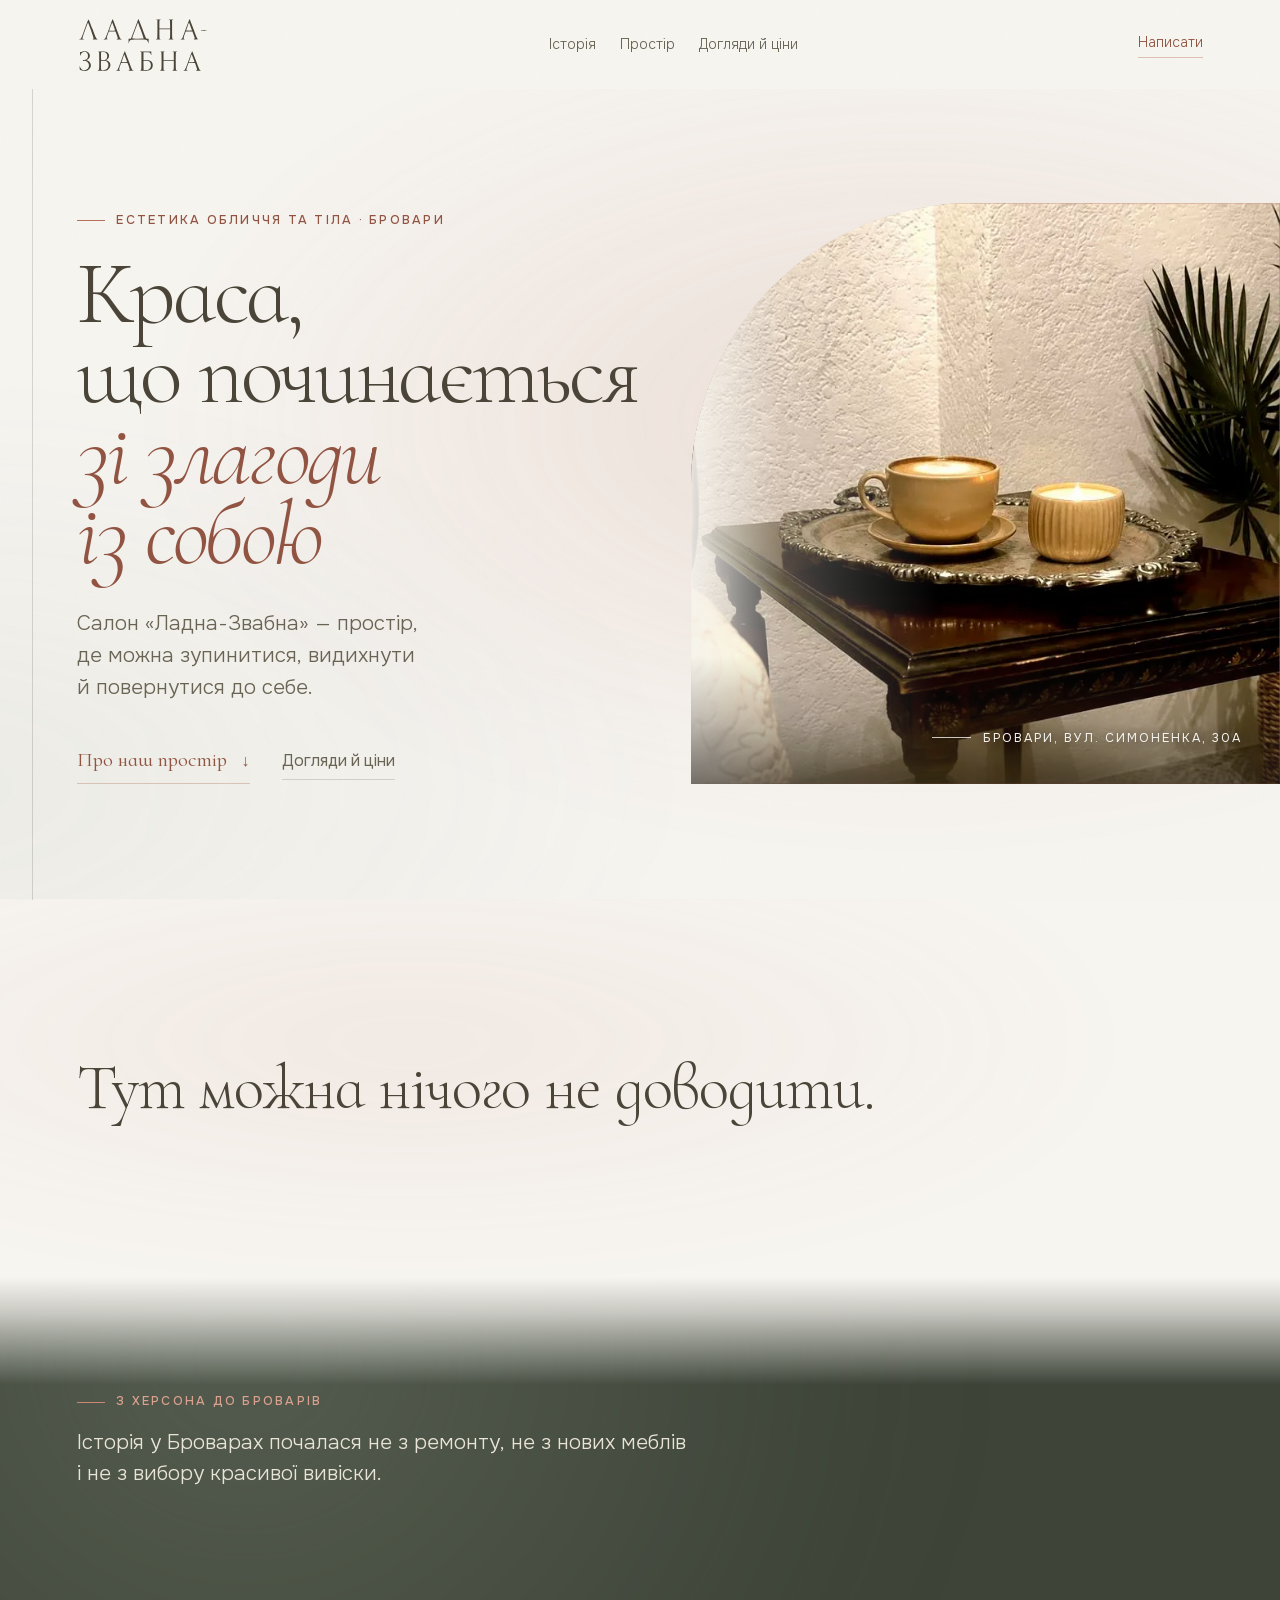
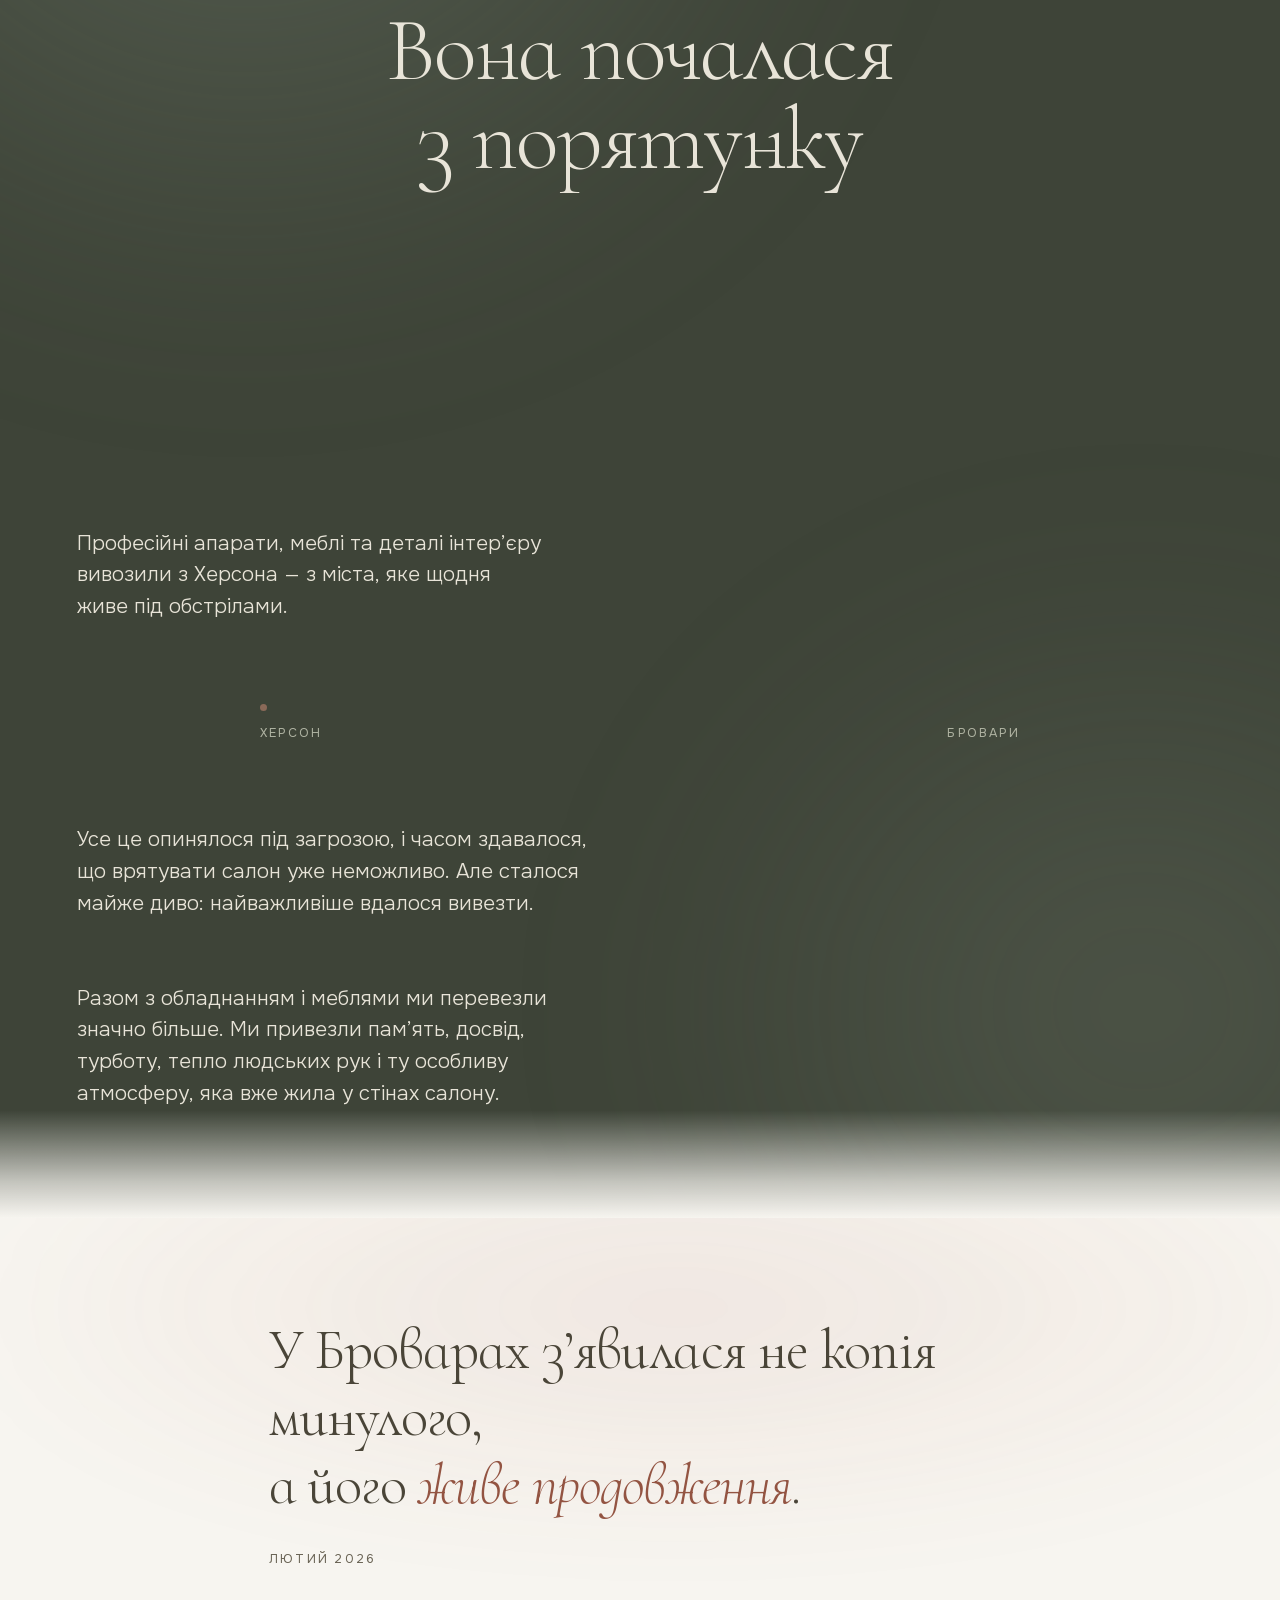
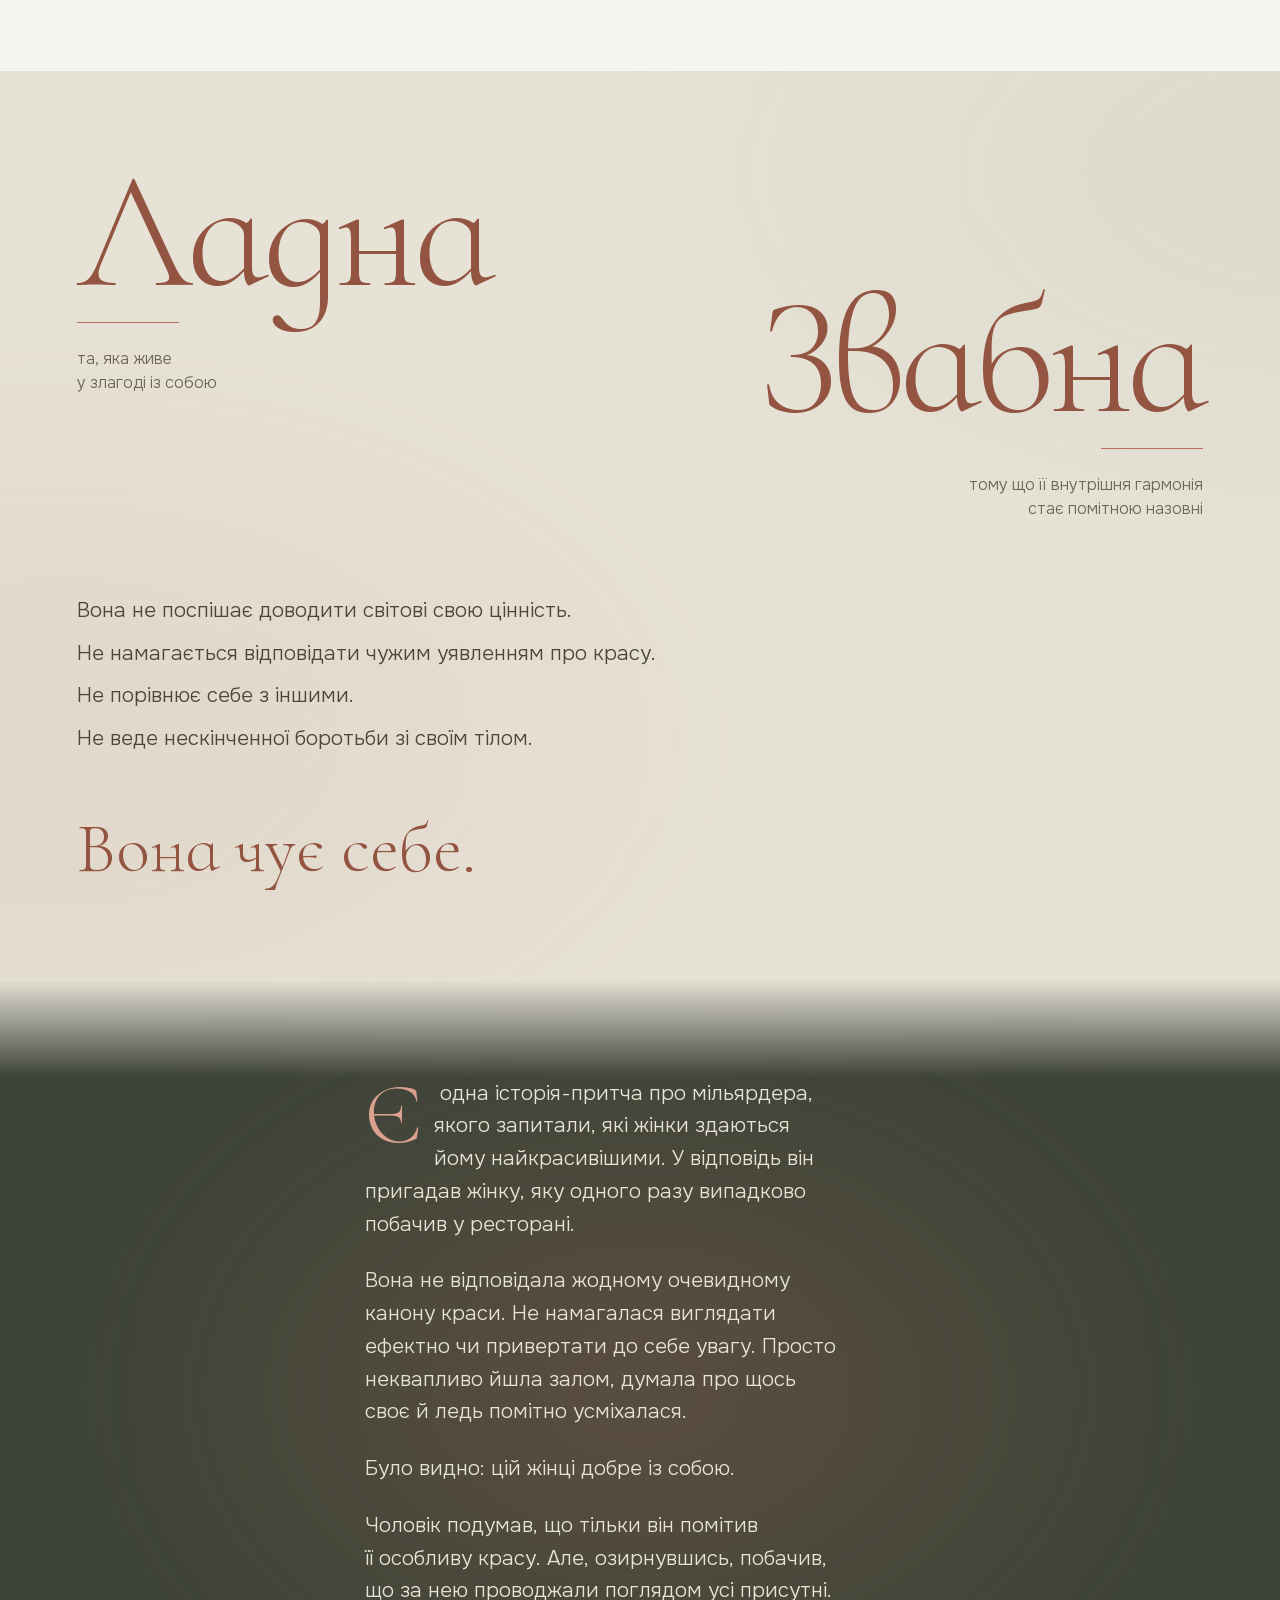
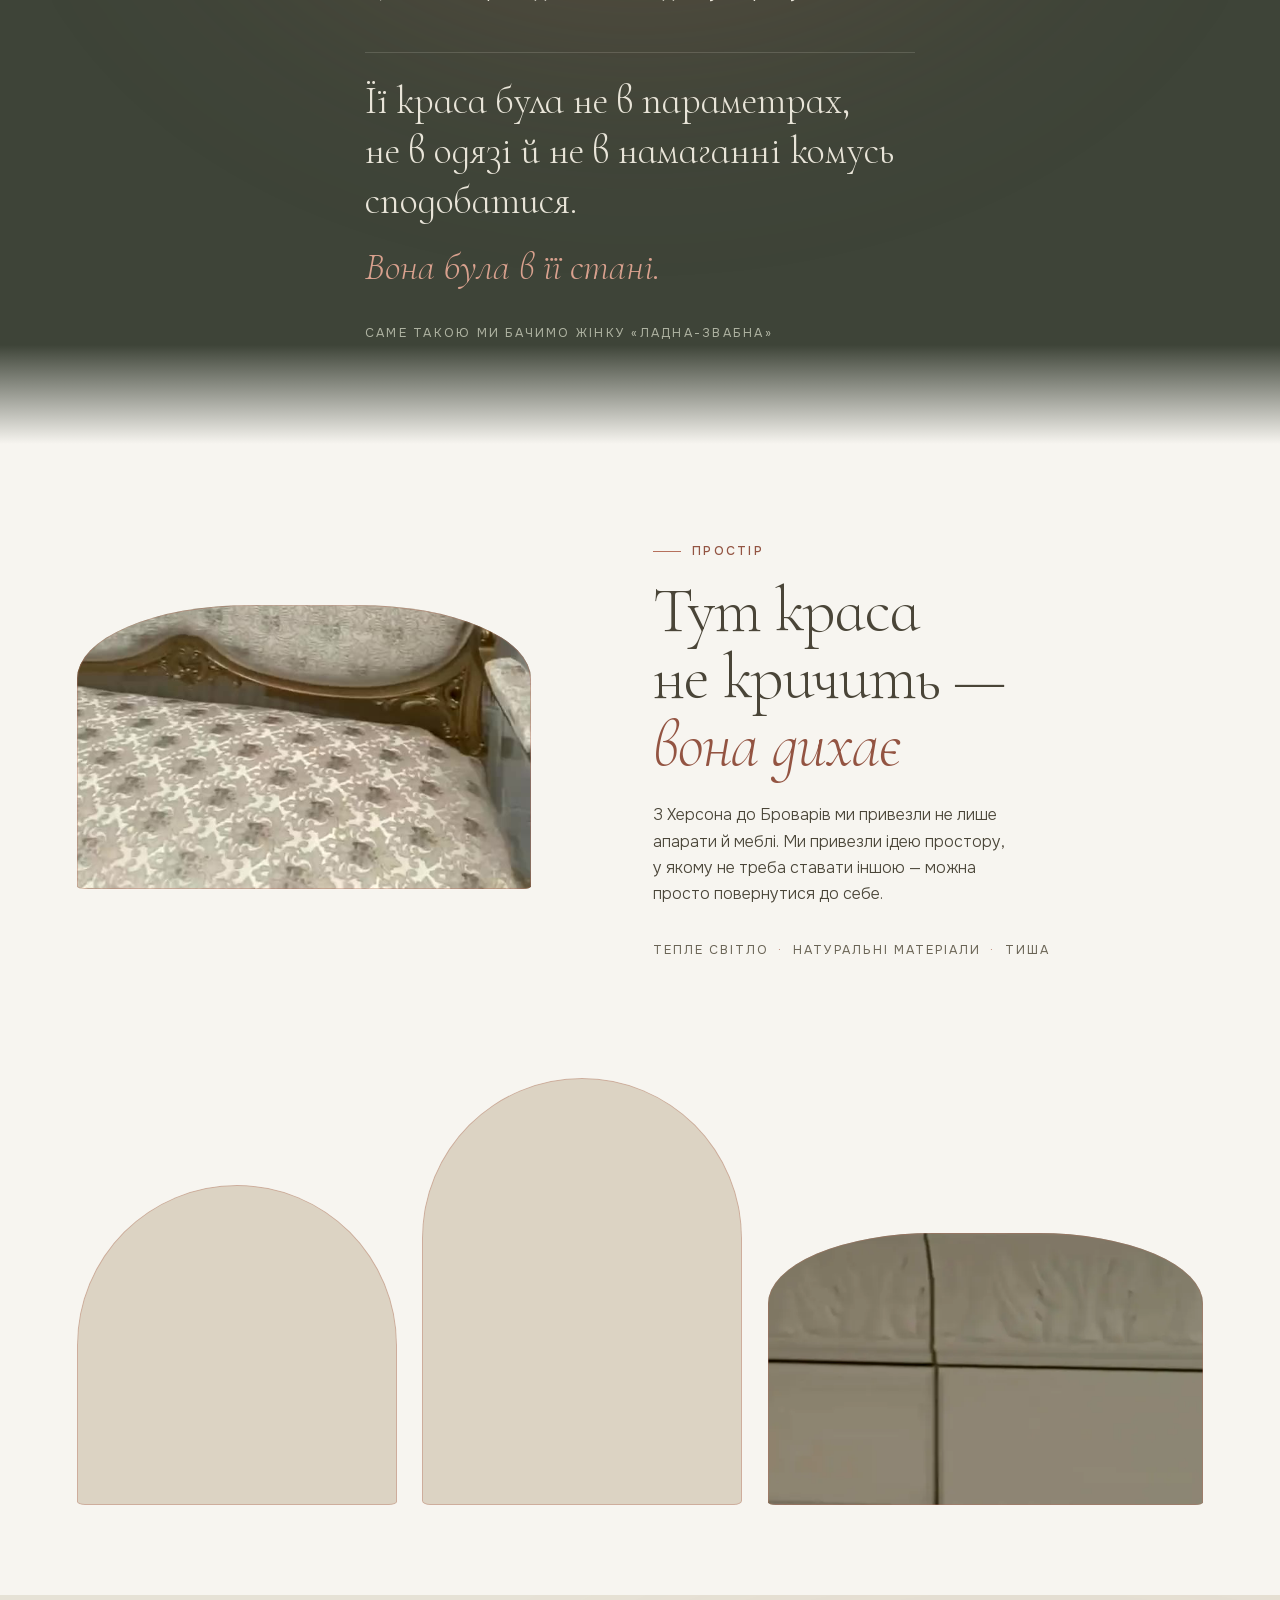
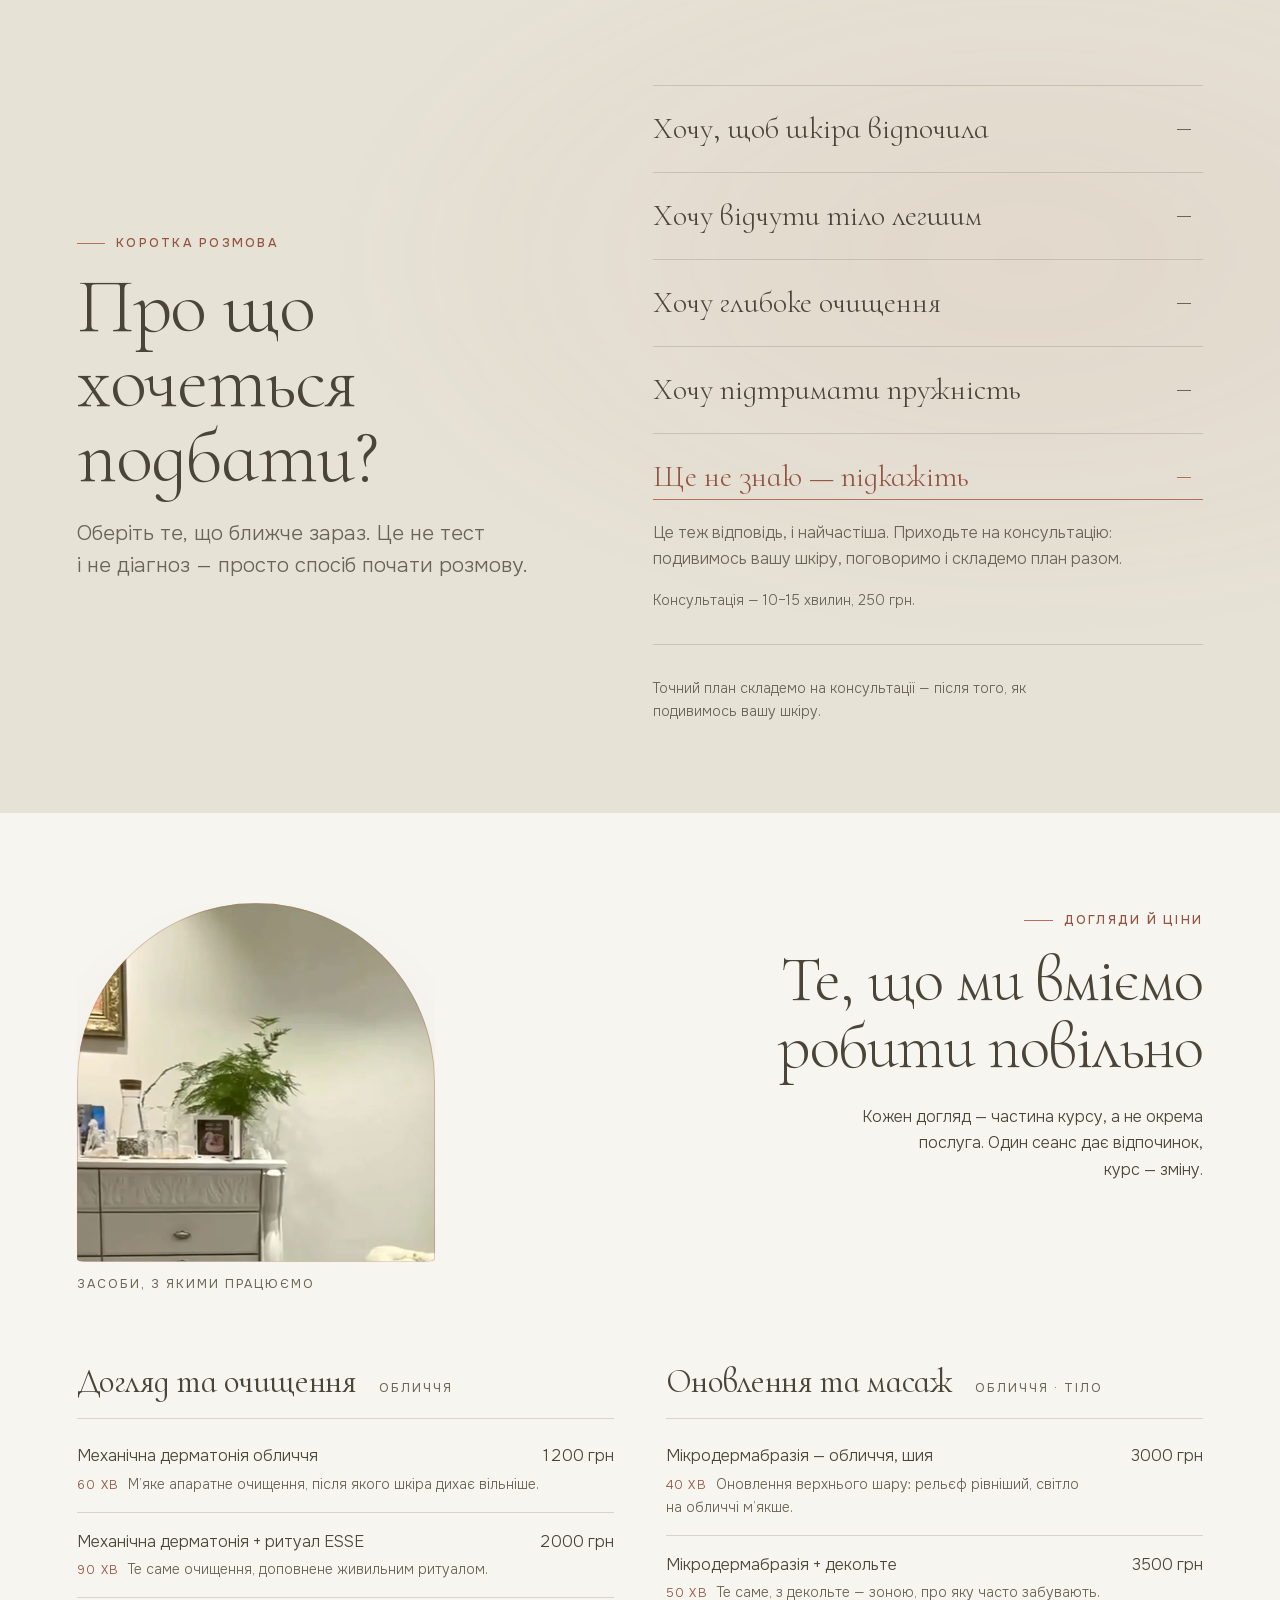
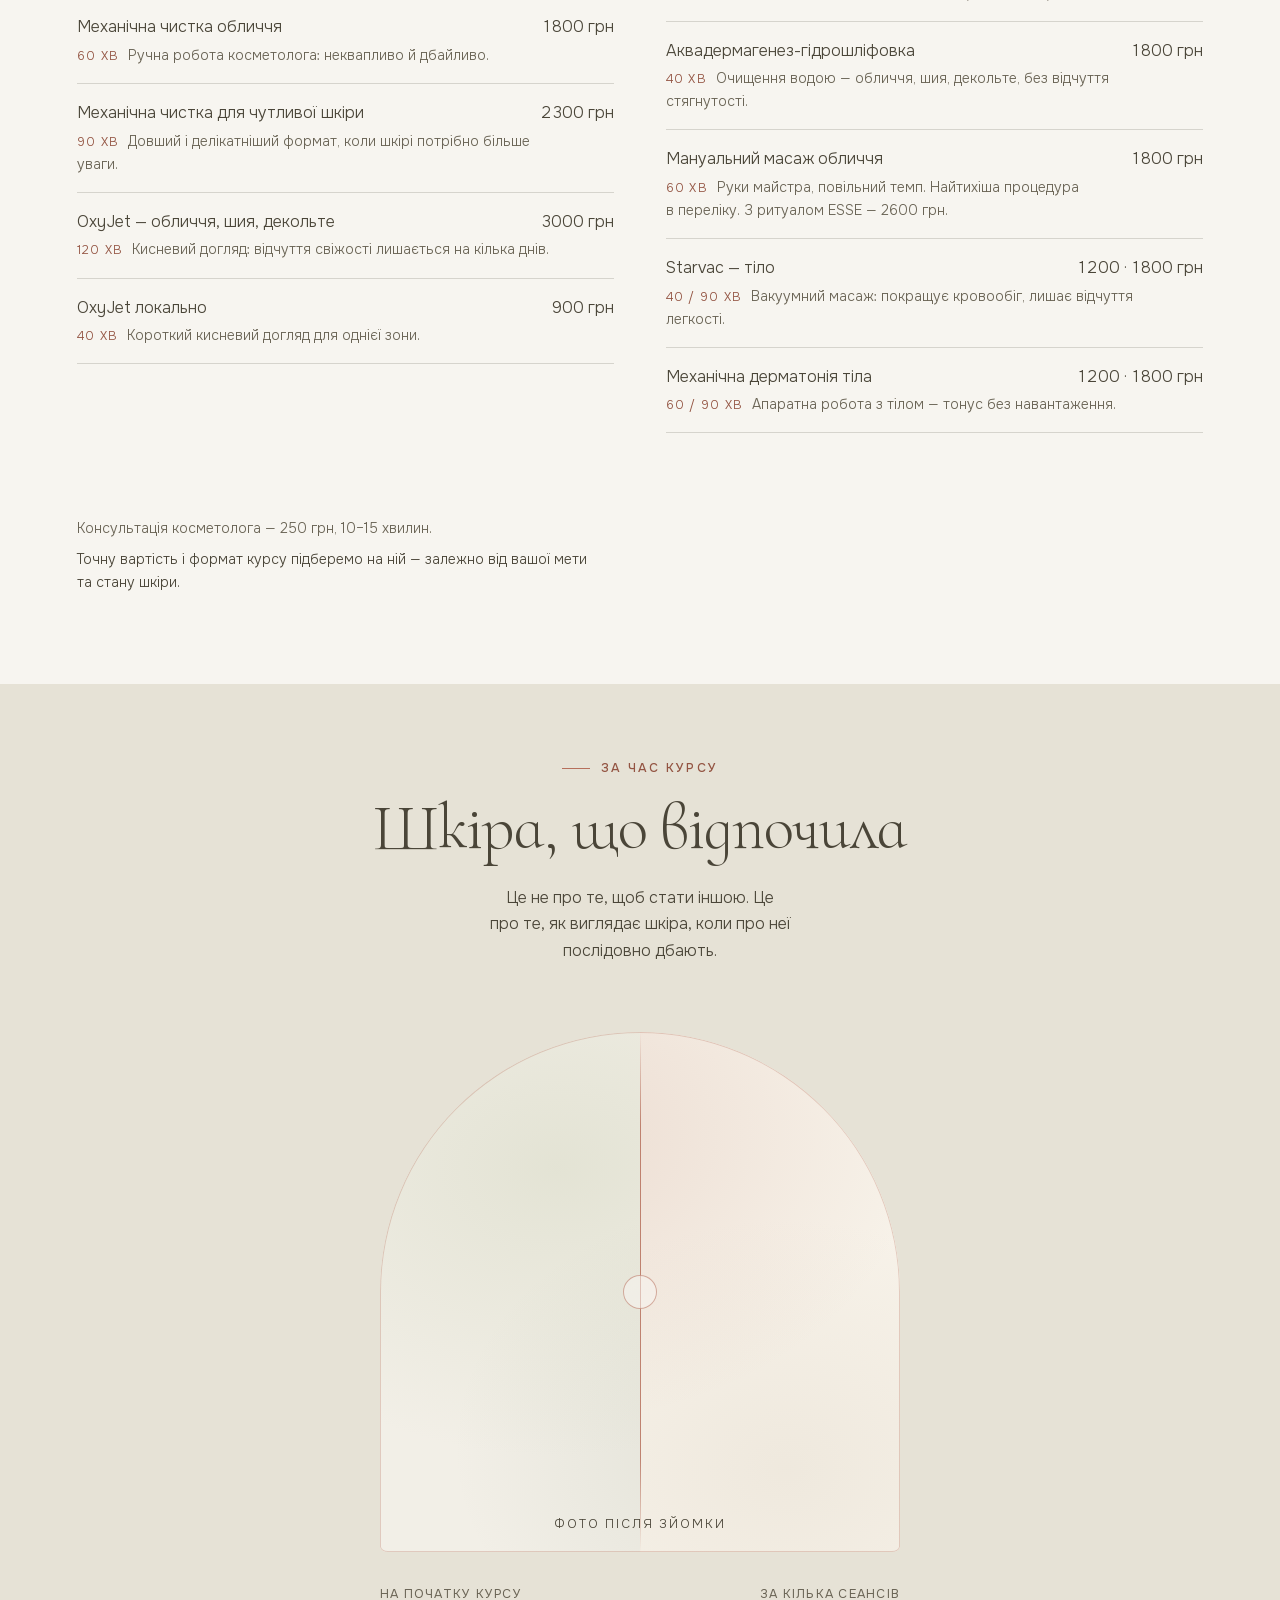
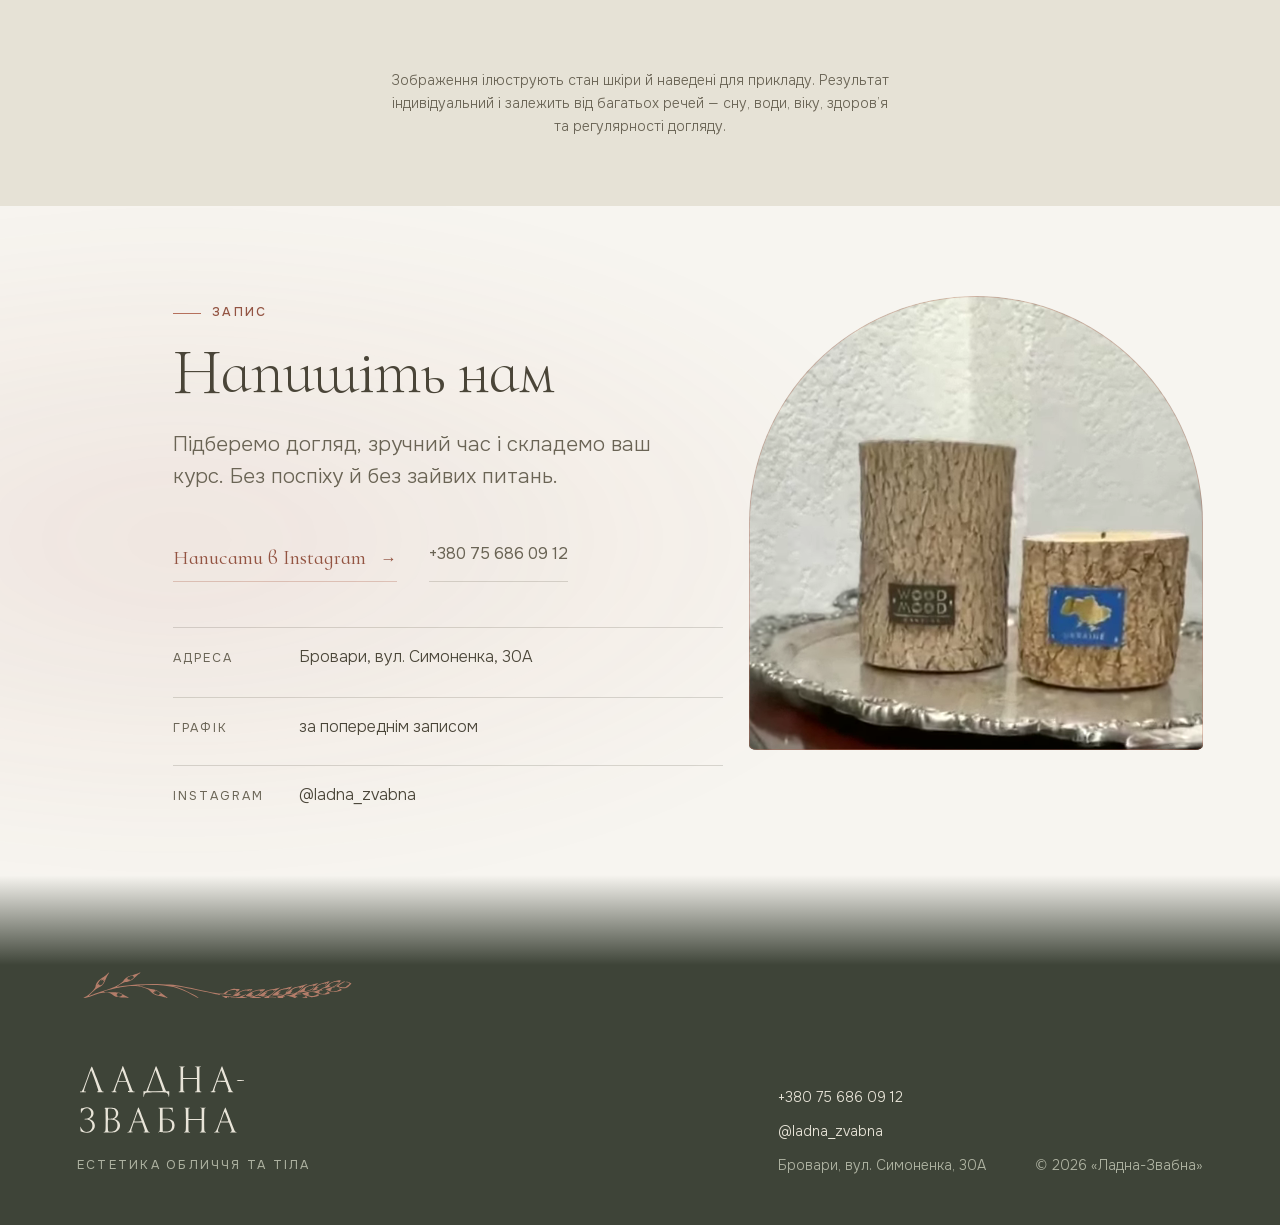
==== commit 6babc085: "Полювання на помилки: 14 дефектів + десять автоперевірок Написано checkall.sh — десять скриптів, які" ====
--- a/index.html
+++ b/index.html
@@ -127,7 +127,7 @@
   <div class="hero__in wrap grid">
 
     <div class="hero__text">
-      <p class="mini reveal">естетика обличчя та тіла&nbsp;· Бровари</p>
+      <p class="mini reveal">естетика обличчя та&nbsp;тіла&nbsp;· Бровари</p>
 
       <h1 class="hero__title">
         <span class="words">Краса,<br>що&nbsp;починається<br><em>зі&nbsp;злагоди із&nbsp;собою</em></span>
@@ -337,7 +337,7 @@
     <div class="lane-media-l">
       <div class="arch arch--wide arch--framed arch-open">
         <video muted playsinline loop preload="none"
-               width="720" height="600"
+               width="720" height="450"
                poster="assets/video/banquette-poster.jpg"
                data-video="assets/video/banquette" data-slow="0.65"
                aria-label="Позолочена канапа зі стьобаним текстилем"></video>
@@ -416,7 +416,7 @@
           <p>Тоді почали&nbsp;б із&nbsp;кисневого догляду або мануального масажу обличчя&nbsp;—
              найтихішого, що в&nbsp;нас є.</p>
           <ul class="quiz__list">
-            <li>OxyJet&nbsp;— обличчя, шия, декольте</li>
+            <li>OxyJet&nbsp;— обличчя, шия,&nbsp;декольте</li>
             <li>Мануальний масаж обличчя</li>
           </ul>
         </div>
@@ -452,7 +452,7 @@
           <p>Тоді почали&nbsp;б з&nbsp;оновлення верхнього шару шкіри&nbsp;—
              воно вирівнює рельєф і&nbsp;повертає світло на&nbsp;обличчя.</p>
           <ul class="quiz__list">
-            <li>Мікродермабразія&nbsp;— обличчя, шия</li>
+            <li>Мікродермабразія&nbsp;— обличчя,&nbsp;шия</li>
             <li>Аквадермагенез-гідрошліфовка</li>
           </ul>
         </div>
@@ -522,7 +522,7 @@
             <span class="care__desc"><span class="care__time">90 хв</span>Довший і&nbsp;делікатніший формат, коли шкірі потрібно більше уваги.</span>
           </li>
           <li class="care__row">
-            <span class="care__name">OxyJet&nbsp;— обличчя, шия, декольте</span>
+            <span class="care__name">OxyJet&nbsp;— обличчя, шия,&nbsp;декольте</span>
             <span class="care__cost">3000&nbsp;грн</span>
             <span class="care__desc"><span class="care__time">120 хв</span>Кисневий догляд: відчуття свіжості лишається на&nbsp;кілька днів.</span>
           </li>
@@ -538,7 +538,7 @@
         <h3 class="care__gh">Оновлення та&nbsp;масаж <span class="care__gm">обличчя&nbsp;· тіло</span></h3>
         <ul class="care__list">
           <li class="care__row">
-            <span class="care__name">Мікродермабразія&nbsp;— обличчя, шия</span>
+            <span class="care__name">Мікродермабразія&nbsp;— обличчя,&nbsp;шия</span>
             <span class="care__cost">3000&nbsp;грн</span>
             <span class="care__desc"><span class="care__time">40 хв</span>Оновлення верхнього шару: рельєф рівніший, світло на&nbsp;обличчі м’якше.</span>
           </li>
@@ -600,12 +600,12 @@
     <div class="lane-inset compare__pair" data-compare>
       <figure class="compare__side" data-side="before">
         <!-- SHOT: реальне фото на початку курсу, 1:1, рівне світло, той самий ракурс -->
-        <div class="arch arch--soft ph ph--cool"><span class="ph__note">кадр очікується</span></div>
+        <div class="arch arch--soft ph ph--cool"><span class="ph__note">фото після зйомки</span></div>
         <figcaption>на початку курсу</figcaption>
       </figure>
       <figure class="compare__side" data-side="after">
         <!-- SHOT: те саме обличчя за кілька сеансів, 1:1, ТЕ САМЕ світло і ракурс -->
-        <div class="arch arch--soft ph ph--warm"><span class="ph__note">кадр очікується</span></div>
+        <div class="arch arch--soft ph ph--warm"><span class="ph__note">фото після зйомки</span></div>
         <figcaption>за кілька сеансів</figcaption>
       </figure>
     </div>
@@ -645,7 +645,11 @@
         <div><dt>Адреса</dt><dd>
           <a class="link link--grow" href="https://maps.google.com/?q=Бровари,+вулиця+Симоненка,+30А" rel="noopener">
             Бровари, вул.&nbsp;Симоненка,&nbsp;30А</a></dd></div>
-        <div><dt>Графік</dt><dd>[УТОЧНИТИ: дні та&nbsp;години роботи]</dd></div>
+        <!-- ЗАМІНИТИ на справжні дні та години, щойно клієнтка їх підтвердить
+             (питання №1 у PROGRESS.md). До того часу тут чесний нейтральний
+             текст, а не технічна помітка: «[УТОЧНИТИ: …]» на живій сторінці
+             читається як недоробка, а не як тимчасове рішення. -->
+        <div><dt>Графік</dt><dd>за&nbsp;попереднім записом</dd></div>
         <div><dt>Instagram</dt><dd>
           <a class="link link--grow" href="https://instagram.com/ladna_zvabna" rel="noopener">@ladna_zvabna</a></dd></div>
       </dl>
--- a/assets/css/site.min.css
+++ b/assets/css/site.min.css
@@ -1 +1 @@
-@font-face{font-family:'Cormorant Infant';src:url('../fonts/cormorant-infant-300.woff2') format('woff2');font-weight:300;font-style:normal;font-display:swap}@font-face{font-family:'Cormorant Infant';src:url('../fonts/cormorant-infant-300-italic.woff2') format('woff2');font-weight:300;font-style:italic;font-display:swap}@font-face{font-family:'Cormorant Infant';src:url('../fonts/cormorant-infant-400.woff2') format('woff2');font-weight:400;font-style:normal;font-display:swap}@font-face{font-family:'Cormorant Infant';src:url('../fonts/cormorant-infant-400-italic.woff2') format('woff2');font-weight:400;font-style:italic;font-display:swap}@font-face{font-family:'Cormorant Infant';src:url('../fonts/cormorant-infant-500.woff2') format('woff2');font-weight:500;font-style:normal;font-display:swap}@font-face{font-family:'Cormorant Infant';src:url('../fonts/cormorant-infant-500-italic.woff2') format('woff2');font-weight:500;font-style:italic;font-display:swap}@font-face{font-family:Onest;src:url('../fonts/onest-300.woff2') format('woff2');font-weight:300;font-style:normal;font-display:swap}@font-face{font-family:Onest;src:url('../fonts/onest-400.woff2') format('woff2');font-weight:400;font-style:normal;font-display:swap}@font-face{font-family:Onest;src:url('../fonts/onest-500.woff2') format('woff2');font-weight:500;font-style:normal;font-display:swap}@font-face{font-family:'Cormorant Fallback';src:local('Georgia'),local('Times New Roman'),local('Times');size-adjust:97.1%;font-weight:300 500;font-style:normal}@font-face{font-family:'Cormorant Fallback';src:local('Georgia Italic'),local('Times New Roman Italic');size-adjust:97.1%;font-weight:300 500;font-style:italic}:root{--milk:#F7F5F0;--cream:#E6E2D6;--sand:#DCD3C3;--sage:#A9B48A;--olive:#7F8F76;--olive-deep:#3E4438;--copper:#B6705C;--copper-text:#935442;--copper-deep:#9C5A48;--ink:#4A4538;--ink-dim:#6A6455;--ink-faint:#A89F8B;--line:rgba(74,69,56,.19);--rgb-copper:182,112,92;--rgb-olive:127,143,118;--rgb-sage:169,180,138;--rgb-sand:220,211,195;--rgb-ink:74,69,56;--rgb-milk:247,245,240;--bg:var(--milk);--bg-soft:var(--cream);--fg:var(--ink);--fg-dim:var(--ink-dim);--accent:var(--copper-text);--accent-line:var(--copper);--rule:var(--line);--font-display:'Cormorant Infant','Cormorant Fallback',Georgia,'Times New Roman',serif;--font-text:'Onest','Segoe UI',system-ui,-apple-system,sans-serif;--fs-h1:clamp(2.6rem, 7.6vw, 8rem);--fs-h2:clamp(2.4rem, 5vw, 4.6rem);--fs-h3:clamp(1.5rem, 2.6vw, 2.2rem);--fs-lead:clamp(1.15rem, 1.6vw, 1.4rem);--fs-body:clamp(1rem, 1.15vw, 1.15rem);--fs-small:clamp(.875rem, 1vw, .95rem);--fs-mini:.78rem;--sp-2:.5rem;--sp-3:.75rem;--sp-4:1rem;--sp-6:1.5rem;--sp-8:2rem;--sp-12:3rem;--sp-16:4rem;--sp-24:6rem;--sp-section:clamp(72px, 10vh, 146px);--sp-breath:clamp(44px, 6.5vh, 88px);--gutter:clamp(16px, 2vw, 32px);--pad-x:clamp(20px, 6vw, 120px);--maxw:1440px;--measure:34ch;--e-out:cubic-bezier(.16, 1, .3, 1);--e-breath:cubic-bezier(.37, 0, .17, 1);--d-fast:900ms;--d-reveal:1200ms;--d-slow:1600ms;--stagger:110ms;--shift:14px;--breath:18s;--shadow-soft:0 40px 80px -30px rgba(90,78,58,.22);--shadow-lift:0 60px 120px -40px rgba(90,78,58,.28);--arch-foot:8px;--grain-opacity:.032}.on-dark{--bg:var(--olive-deep);--bg-soft:#454C3F;--fg:#E8E4D8;--fg-dim:#AFB3A2;--accent:#D9A18E;--accent-line:#C98873;--rule:rgba(232,228,216,.16);color:var(--fg);background:var(--bg)}*,::after,::before{box-sizing:border-box}*{margin:0}html{-webkit-text-size-adjust:100%;-webkit-font-smoothing:antialiased;-moz-osx-font-smoothing:grayscale;text-rendering:optimizeLegibility}body{min-height:100vh;background:var(--bg);color:var(--fg);font-family:var(--font-text);font-size:var(--fs-body);font-weight:300;line-height:1.65;overflow-x:hidden}canvas,img,picture,svg,video{display:block;max-width:100%}img,video{height:auto}button,input,select,textarea{font:inherit;color:inherit}button{background:0 0;border:0;padding:0;cursor:pointer}ol,ul{list-style:none;padding:0}a{color:inherit;text-decoration:none}svg{fill:currentColor}h1,h2,h3,h4{font-family:var(--font-display);font-weight:300;text-wrap:balance;hyphens:none}h1{font-size:var(--fs-h1);line-height:.95;letter-spacing:-.02em}h2{font-size:var(--fs-h2);line-height:1.05;letter-spacing:-.015em}h3{font-size:var(--fs-h3);line-height:1.2;font-weight:400;letter-spacing:-.01em}p{text-wrap:pretty;hyphens:none}p+p{margin-top:var(--sp-4)}em,i{font-style:italic}b,strong{font-weight:500}.measure{max-width:var(--measure)}.measure--wide{max-width:46ch}.measure--tight{max-width:26ch}.lead{font-size:var(--fs-lead);line-height:1.55;color:var(--fg-dim);max-width:38ch}.mini{display:inline-flex;align-items:center;gap:.9em;font-size:var(--fs-mini);font-weight:500;letter-spacing:.18em;text-transform:uppercase;color:var(--accent);line-height:1.4}.mini::before{content:'';width:clamp(18px,2.2vw,34px);height:1px;background:var(--accent-line);flex:0 0 auto}.book__info dt,.care__aside figcaption,.care__gm,.cmp__labels,.compare__side figcaption,.facts,.foot .mini,.hero__cap,.parable__sign,.path__labels,.story__date{color:var(--fg-dim);font-weight:400}.foot .mini::before,.parable__sign::before,.story__date::before{display:none}.say{font-family:var(--font-display);font-size:clamp(1.6rem,3.2vw,2.8rem);font-style:italic;font-weight:300;line-height:1.25;color:var(--accent);max-width:22ch}.dropcap::first-letter{font-family:var(--font-display);font-size:4.2em;line-height:.78;font-weight:300;color:var(--accent);float:left;padding:.06em .14em 0 0}.hang-quote{margin-left:-.42em}.hang-dash{margin-left:-.55em}.tnum{font-variant-numeric:tabular-nums}.onum{font-variant-numeric:oldstyle-nums}.link{position:relative;display:inline-block;padding-bottom:.22em;color:var(--fg);transition:color var(--d-fast) var(--e-out)}.link::after{content:'';position:absolute;left:0;bottom:0;width:100%;height:1px;background:linear-gradient(90deg,#c98873,var(--accent-line) 45%,var(--copper-deep));transform:scaleX(var(--u,1));transform-origin:left;transition:transform var(--d-fast) var(--e-out)}.link:hover{color:var(--accent)}.link--grow{--u:0}.link--grow:hover{--u:1}/* Головна дія секції */ .act{display:inline-flex;align-items:baseline;gap:.7em;font-size:var(--fs-lead);font-family:var(--font-display);font-weight:400;color:var(--accent);padding-bottom:.3em;border-bottom:1px solid rgba(var(--rgb-copper),.35);transition:border-color var(--d-fast) var(--e-out),gap var(--d-fast) var(--e-out)}.act:hover{border-color:var(--copper);gap:1.1em}.act .arrow{font-size:.8em;transition:transform var(--d-fast) var(--e-out)}.act:hover .arrow{transform:translateX(3px)}.act--quiet{font-family:var(--font-text);font-size:var(--fs-body);color:var(--fg-dim);border-color:var(--rule)}.act--quiet:hover{color:var(--fg);border-color:var(--fg-dim)}:focus{outline:0}:focus-visible{outline:2px solid var(--copper);outline-offset:4px;border-radius:2px}::selection{background:var(--copper-deep);color:var(--milk)}.skip{position:absolute;left:var(--pad-x);top:-100px;z-index:9999;background:var(--milk);color:var(--ink);padding:.8em 1.4em;border:1px solid var(--copper);transition:top .2s var(--e-out)}.skip:focus{top:16px}.sr-only{position:absolute;width:1px;height:1px;padding:0;margin:-1px;overflow:hidden;clip:rect(0,0,0,0);white-space:nowrap;border:0}.rule{height:1px;background:var(--rule);border:0}.mark{display:block;background-color:currentColor;-webkit-mask-repeat:no-repeat;mask-repeat:no-repeat;-webkit-mask-position:center;mask-position:center;-webkit-mask-size:contain;mask-size:contain}.lz-sprite{position:absolute;width:0;height:0;overflow:hidden}.lz-ico{display:block;width:100%;height:auto;fill:currentColor}.lz-ico--word{aspect-ratio:540/232}.lz-ico--divider{aspect-ratio:550/100}.mark--figure{-webkit-mask-image:url('../svg/figure.svg');mask-image:url('../svg/figure.svg');aspect-ratio:227/507}.rule-mark{width:clamp(180px,26vw,360px);color:var(--accent-line);opacity:.85}.wrap{width:100%;max-width:var(--maxw);margin-inline:auto;padding-inline:var(--pad-x)}.grid{display:grid;grid-template-columns:repeat(12,1fr);column-gap:var(--gutter);row-gap:var(--sp-8)}.lane-left{grid-column:2/span 6}.lane-right{grid-column:7/span 5}.lane-center{grid-column:4/span 6}.lane-inset{grid-column:3/span 8}.lane-wide{grid-column:2/span 10}.lane-full{grid-column:1/-1}.lane-media-l{grid-column:1/span 5}.lane-media-r{grid-column:8/span 5}.lane-media-c{grid-column:4/span 6}@media (max-width:1024px){.lane-center,.lane-inset,.lane-left,.lane-media-c,.lane-media-l,.lane-media-r,.lane-right,.lane-wide{grid-column:1/-1}.hero__frame::before{display:none}}.section{position:relative;padding-block:var(--sp-section);isolation:isolate;overflow:clip}.section--tight{padding-block:var(--sp-breath)}.section--tall{padding-block:calc(var(--sp-section) * 1.35)}.section--pause{padding-block:var(--sp-breath);min-height:42vh;display:grid;place-items:center}.section--soft{background:var(--bg-soft)}.section--coda{padding-block:var(--sp-breath)}.stack>*+*{margin-top:var(--sp-6)}.stack-lg>*+*{margin-top:var(--sp-12)}.stack-xl>*+*{margin-top:var(--sp-24)}.arch{position:relative;overflow:hidden;aspect-ratio:3/4;border-radius:50% 50% var(--arch-foot) var(--arch-foot)/37.5% 37.5% 1% 1%;background:var(--sand)}.arch--tall{aspect-ratio:2/3;border-radius:50% 50% var(--arch-foot) var(--arch-foot)/25% 25% 1% 1%}.arch--soft{aspect-ratio:1/1;border-radius:50% 50% var(--arch-foot) var(--arch-foot)/50% 50% 1% 1%}.arch--wide{aspect-ratio:16/10;border-radius:38% 38% var(--arch-foot) var(--arch-foot)/26% 26% 1% 1%}.arch--round{aspect-ratio:1/1;border-radius:50%}.arch>img,.arch>picture,.arch>picture>img,.arch>video{width:100%;height:100%;object-fit:cover}.arch>video{background:var(--sand)}.arch--framed::after{content:'';position:absolute;inset:0;border-radius:inherit;border:1px solid rgba(var(--rgb-copper),.38);pointer-events:none}.ph{position:relative;background:radial-gradient(120% 90% at 30% 20%,rgba(var(--rgb-copper),.16),transparent 62%),radial-gradient(100% 80% at 78% 84%,rgba(var(--rgb-sage),.2),transparent 60%),var(--sand)}.ph::after{content:'';position:absolute;inset:0;border-radius:inherit;border:1px solid rgba(var(--rgb-copper),.3);pointer-events:none}.ph__note{position:absolute;left:0;right:0;bottom:1.4em;text-align:center;font-size:var(--fs-mini);letter-spacing:.16em;text-transform:uppercase;color:rgba(var(--rgb-ink),.42)}.media{position:relative}.media figcaption{margin-top:var(--sp-3);font-size:var(--fs-small);color:var(--fg-dim);max-width:30ch}.scatter{display:grid;grid-template-columns:repeat(10,1fr);gap:var(--gutter);align-items:end}.scatter>:first-child{grid-column:span 3}.scatter>:nth-child(2){grid-column:span 3;margin-top:var(--sp-8)}.scatter>:nth-child(3){grid-column:span 4;margin-top:calc(var(--sp-6) * -1)}.thread{position:absolute;left:calc(var(--pad-x) * .42);top:0;bottom:0;width:1px;background:var(--rule);pointer-events:none;z-index:1}.thread::before{content:'';position:absolute;left:0;top:0;width:100%;height:calc(var(--thread,1) * 100%);background:linear-gradient(180deg,rgba(var(--rgb-copper),0) 0,rgba(var(--rgb-copper),.55) 8%,rgba(var(--rgb-copper),.55) 92%,rgba(var(--rgb-copper),0) 100%)}@media (max-width:768px){.scatter{grid-template-columns:repeat(2,1fr)}.scatter>*{grid-column:span 1!important;margin-top:0!important}.scatter>:nth-child(3){grid-column:span 2!important}.thread{display:none}}.flow-row{display:flex;flex-wrap:wrap;gap:var(--sp-6);align-items:center}.flow-col{display:flex;flex-direction:column;gap:var(--sp-4)}.pull-up{margin-top:calc(var(--sp-16) * -1)}.hdr{position:sticky;top:0;z-index:60;background:var(--milk);transition:transform .7s var(--e-out),opacity .7s var(--e-out)}.hdr--away{transform:translateY(-100%);opacity:0;pointer-events:none}.hdr__in{display:flex;align-items:center;gap:var(--sp-8);padding-block:var(--sp-4)}.hdr__logo{display:block;flex:0 0 auto}.hdr__word{width:132px;color:var(--ink)}.hdr__nav{display:flex;gap:var(--sp-6);margin-inline:auto;font-size:var(--fs-small);color:var(--fg-dim)}.hdr__nav a{padding-block:.4em;transition:color var(--d-fast) var(--e-out)}.hdr__nav a:hover{color:var(--accent)}.hdr__act{font-size:var(--fs-small);color:var(--accent);padding-bottom:.2em;border-bottom:1px solid rgba(var(--rgb-copper),.4);transition:border-color var(--d-fast) var(--e-out)}.hdr__act:hover{border-color:var(--copper)}@media (max-width:768px){.hdr__nav{display:none}.hdr__in{justify-content:space-between;gap:var(--sp-4)}.hdr__word{width:104px}}.loader__mark{width:min(280px,50vw);color:var(--accent-line)}.loader__word{width:min(220px,42vw);color:var(--ink);opacity:.9}.hero{position:relative;min-height:calc(100svh - 90px);display:flex;align-items:center;padding-block:clamp(32px,5vh,72px);overflow:clip;isolation:isolate}.hero__in{width:100%;position:relative;z-index:2}.hero__frame{position:absolute;top:0;right:0;bottom:0;width:min(46vw,720px);margin:0;z-index:1;border-radius:clamp(160px,22vw,340px) 0 0;overflow:hidden}.hero__frame .arch{width:100%;height:100%;aspect-ratio:auto;border-radius:0;box-shadow:none}.hero__frame img,.hero__frame picture{width:100%;height:100%;object-fit:cover;object-position:52% 46%}.hero__frame::after{content:'';position:absolute;inset:0;background:linear-gradient(90deg,rgba(247,245,240,.92) 0,rgba(247,245,240,.28) 16%,rgba(247,245,240,0) 42%);pointer-events:none}.hero__text{grid-column:1/span 6;position:relative;z-index:2}.hero__title{margin-block:var(--sp-6) var(--sp-8);font-size:clamp(3rem, 7vw, 8rem);line-height:.9;letter-spacing:-.03em}.hero__title em{font-style:italic;color:var(--accent);display:inline-block}.hero .lead{margin-bottom:var(--sp-10,2.5rem);max-width:32ch}.hero__acts{display:flex;flex-wrap:wrap;gap:var(--sp-8);align-items:baseline}.hero__frame::before{content:'';position:absolute;left:0;right:0;bottom:0;height:clamp(120px,22%,220px);z-index:2;pointer-events:none;background:linear-gradient(0deg,rgba(38,32,25,.62) 0,rgba(38,32,25,.28) 46%,rgba(38,32,25,0) 100%)}.hero__cap{position:absolute;right:clamp(20px,3vw,44px);bottom:clamp(20px,4vh,44px);z-index:3;display:flex;align-items:center;gap:var(--sp-3);font-size:var(--fs-mini);letter-spacing:.16em;text-transform:uppercase;color:var(--milk);text-shadow:0 1px 10px rgba(28,23,18,.7)}.hero__cap-line{width:clamp(24px,3vw,44px);height:1px;background:var(--milk);flex:0 0 auto;opacity:.8}@media (max-width:1024px){.hero{min-height:auto;padding-block:0 var(--sp-16);display:block}.hero__frame{order:-1;grid-column:1/-1;position:relative;width:auto;inset:auto;margin-inline:calc(var(--pad-x) * -1);height:min(44vh,330px);border-radius:0 0 clamp(80px,20vw,180px)}.hero__frame::after{display:none}.hero__text{grid-column:1/-1;order:1;padding-top:var(--sp-8)}.hero .lead{margin-bottom:var(--sp-8)}.hero__cap{position:static;margin-top:var(--sp-4);color:var(--fg-dim);text-shadow:none}.hero__cap-line{background:var(--accent-line);opacity:1}.hero__title{font-size:clamp(2.8rem, 10vw, 4.4rem)}.hero__text>.mini{display:none}}.pause__line{font-family:var(--font-display);font-weight:300;font-size:clamp(1.9rem, 5vw, 4rem);line-height:1.15;letter-spacing:-.015em;text-align:center;max-width:18ch;margin-inline:auto}.story{position:relative;padding-block:calc(var(--sp-section) * 1.2);overflow:clip;isolation:isolate;--scene:1;--scene-c:182,112,92}.story::after,.story::before{content:'';position:absolute;left:0;right:0;height:clamp(110px,15vh,200px);pointer-events:none;z-index:3}.story::before{top:0;background:linear-gradient(180deg,var(--milk) 0,rgba(247,245,240,.72) 34%,rgba(247,245,240,0) 100%)}.story::after{bottom:0;background:linear-gradient(0deg,var(--milk) 0,rgba(247,245,240,.72) 34%,rgba(247,245,240,0) 100%)}.story__light{position:absolute;inset:-20%;z-index:-1;pointer-events:none;filter:blur(90px);background:radial-gradient(ellipse 52% 40% at 28% calc(18% + var(--scene) * 46%),rgba(var(--scene-c),.4),transparent 68%),radial-gradient(ellipse 46% 34% at 78% calc(76% - var(--scene) * 40%),rgba(140,152,136,.2),transparent 64%)}.story__beat+.story__beat{margin-top:clamp(42px,7vh,102px)}.story .measure{font-size:var(--fs-lead);line-height:1.55;max-width:38ch}.story__hold{min-height:64vh;margin-top:clamp(42px,7vh,102px)}.story__beat--hold{position:sticky;top:26vh;text-align:center;padding-block:clamp(24px,6vh,80px);margin-top:0!important}.story__intro{font-size:var(--fs-lead);line-height:1.5;margin-top:var(--sp-4)}.story__h{font-size:clamp(2.6rem, 7vw, 6rem);line-height:1;max-width:none}.story__beat--path{padding-block:clamp(8px,2vh,26px)}.path{display:flex;align-items:center;gap:var(--sp-3);max-width:760px;margin-inline:auto}.path__line{flex:1;height:1px;background:linear-gradient(90deg,rgba(201,136,115,.25),rgba(201,136,115,.85) 50%,rgba(201,136,115,.25));transform-origin:left;transform:scaleX(var(--path,1))}.path__dot--to{opacity:calc(var(--path, 1) * var(--path, 1))}.path__dot{width:7px;height:7px;border-radius:50%;background:var(--accent-line);flex:0 0 auto}.path__dot--from{opacity:.55}.path__labels{display:flex;justify-content:space-between;max-width:760px;margin:var(--sp-3) auto 0;font-size:var(--fs-mini);letter-spacing:.18em;text-transform:uppercase;color:var(--fg-dim)}.story__out{padding-block:calc(var(--sp-section) * 1.1)}.story__final{font-family:var(--font-display);font-weight:300;font-size:clamp(1.8rem, 4.4vw, 3.6rem);line-height:1.2;letter-spacing:-.015em}.story__final em{font-style:italic;color:var(--accent)}.story__date{margin-top:var(--sp-8)}.pair{display:grid;grid-template-columns:1fr 1fr;gap:var(--gutter);align-items:start}.pair__col--l{justify-self:start;text-align:left}.pair__col--r{justify-self:end;text-align:right;margin-top:clamp(40px,14vh,150px)}.pair__word{font-family:var(--font-display);font-weight:300;font-size:clamp(3.4rem, 13vw, 11rem);line-height:.86;letter-spacing:-.035em;color:var(--accent)}.pair__word::after{content:'';display:block;width:clamp(60px,8vw,130px);height:1px;margin-top:clamp(16px,2vh,28px);background:var(--accent-line)}.pair__col--r .pair__word::after{margin-left:auto}.pair__def{margin-top:var(--sp-6);font-size:var(--fs-body);color:var(--fg-dim);line-height:1.5}.verse{margin-top:clamp(48px,8vh,112px);max-width:52ch;font-size:var(--fs-lead);line-height:1.7}.verse p+p{margin-top:var(--sp-2)}.verse__turn{margin-top:clamp(38px,6vh,78px);font-family:var(--font-display);font-size:clamp(2rem, 5.5vw, 4.4rem);font-weight:300;line-height:1.1;color:var(--accent)}@media (max-width:768px){.story__hold{min-height:74vh}.story__beat--hold{top:22vh}.pair{grid-template-columns:1fr;gap:var(--sp-12)}.pair__col--r{justify-self:start;text-align:left;margin-top:0}}.parable{position:relative;overflow:clip;isolation:isolate;padding-block:calc(var(--sp-section) * 1.1)}.parable::after,.parable::before{content:'';position:absolute;left:0;right:0;height:clamp(100px,13vh,170px);pointer-events:none;z-index:3}.parable::before{top:0;background:linear-gradient(180deg,#e6e2d6,rgba(230,226,214,0))}.parable::after{bottom:0;background:linear-gradient(0deg,var(--milk),rgba(247,245,240,0))}.parable__light{position:absolute;inset:-20%;z-index:-1;pointer-events:none;filter:blur(100px);background:radial-gradient(ellipse 44% 34% at 50% 42%,rgba(var(--rgb-copper),.3),transparent 68%)}.parable .measure+.measure{margin-top:var(--sp-6)}.parable .measure{font-size:var(--fs-lead);line-height:1.6}.parable__end{margin-top:clamp(34px,5vh,66px);padding-top:var(--sp-6);border-top:1px solid var(--rule);font-family:var(--font-display);font-size:clamp(1.5rem, 3vw, 2.4rem);line-height:1.3}.parable__end em{font-style:italic;color:var(--accent)}.parable__end p+p{margin-top:var(--sp-4)}.parable__sign{margin-top:var(--sp-8)}.space .lane-media-l,.space__text{align-self:center}.space__text h2{margin-block:var(--sp-4) var(--sp-6)}.space__text h2 em{font-style:italic;color:var(--accent)}.space__scatter{margin-top:clamp(40px,6vh,88px)}.facts{display:flex;flex-wrap:wrap;gap:var(--sp-6);margin-top:var(--sp-8);font-size:var(--fs-mini);letter-spacing:.16em;text-transform:uppercase;color:var(--fg-dim)}.facts li{position:relative}.facts li+li::before{content:'·';position:absolute;left:calc(var(--sp-6)/ -2 - .2em);color:var(--accent-line)}@media (max-width:560px){.facts{flex-direction:column;gap:var(--sp-2)}.facts li+li::before{display:none}}.consult h2{margin-block:var(--sp-4) var(--sp-6);font-size:clamp(2.6rem, 6vw, 5.2rem);line-height:.98}.consult .lane-left{grid-column:1/span 5;grid-row:1;align-self:center}.quiz{grid-column:7/-1;grid-row:1;margin-top:0;max-width:none}@media (max-width:1024px){.consult .lane-left{grid-column:1/-1;grid-row:auto}.quiz{grid-column:1/-1;grid-row:auto;margin-top:var(--sp-8)}}.quiz__item{border-top:1px solid var(--rule)}.quiz__item:last-of-type{border-bottom:1px solid var(--rule)}.quiz__item summary{position:relative;display:block;padding:var(--sp-6) 2.4em var(--sp-6) 0;font-family:var(--font-display);font-size:clamp(1.3rem, 2.4vw, 1.9rem);font-weight:300;line-height:1.25;cursor:pointer;transition:color var(--d-fast) var(--e-out)}.quiz__item summary::-webkit-details-marker{display:none}.quiz__item summary::marker{content:''}.quiz__item summary::before{content:'';position:absolute;left:0;bottom:calc(var(--sp-6) - 4px);width:100%;height:1px;background:var(--accent-line);transform:scaleX(0);transform-origin:left;transition:transform var(--d-reveal) var(--e-out)}.quiz__item summary:hover::before,.quiz__item[open] summary::before{transform:scaleX(1)}.quiz__item[open] summary{color:var(--accent)}.quiz__item summary::after{content:'';position:absolute;right:.4em;top:50%;width:14px;height:1px;background:var(--fg-dim);transition:transform var(--d-fast) var(--e-out),background var(--d-fast) var(--e-out)}.quiz__item[open] summary::after{background:var(--accent-line);transform:rotate(180deg)}.quiz__body{padding:0 0 var(--sp-8);max-width:46ch;color:var(--fg-dim);will-change:height}.quiz__list{margin-top:var(--sp-4)}.quiz__list li{position:relative;padding-left:1.4em;color:var(--fg)}.quiz__list li+li{margin-top:var(--sp-2)}.quiz__list li::before{content:'';position:absolute;left:0;top:.72em;width:8px;height:1px;background:var(--accent-line)}.quiz__note{margin-top:var(--sp-4);font-size:var(--fs-small)}.quiz__after{margin-top:var(--sp-8);font-size:var(--fs-small);color:var(--fg-dim);max-width:46ch}.care h2{margin-block:var(--sp-4) var(--sp-6)}.care__head{text-align:right;grid-column:6/-1;grid-row:1}.care__head .measure{margin-left:auto}.care__aside{grid-column:1/span 4;grid-row:1;align-self:end;margin-top:0}.care__aside .arch{box-shadow:var(--shadow-soft)}.care__aside figcaption{margin-top:var(--sp-3);font-size:var(--fs-mini);letter-spacing:.16em;text-transform:uppercase;color:var(--fg-dim)}.care__groups{grid-column:1/-1;margin-top:clamp(26px,4vh,58px);display:grid;grid-template-columns:1fr 1fr;gap:clamp(36px,4vw,78px)}@media (max-width:1024px){.care__head{text-align:left;grid-column:1/-1;grid-row:auto}.care__head .measure{margin-left:0}.care__aside{grid-column:1/-1;grid-row:auto;max-width:340px;align-self:start}.care__groups{grid-column:1/-1;margin-top:var(--sp-8)}}.care__gh{display:flex;flex-wrap:wrap;align-items:baseline;gap:.7em;padding-bottom:var(--sp-4);border-bottom:1px solid var(--rule)}.care__gm{font-family:var(--font-text);font-size:var(--fs-mini);font-weight:400;letter-spacing:.16em;text-transform:uppercase;color:var(--fg-dim)}.care__list{margin-top:var(--sp-2)}.care__row{display:grid;grid-template-columns:1fr auto;gap:.2em var(--sp-6);padding-block:var(--sp-4);border-bottom:1px solid var(--rule);transition:opacity var(--d-fast) var(--e-out)}.care__name{font-size:var(--fs-body);grid-column:1;grid-row:1}.care__cost{grid-column:2;grid-row:1;font-weight:300;white-space:nowrap;font-variant-numeric:tabular-nums}.care__desc{grid-column:1/-1;grid-row:2;font-size:var(--fs-small);color:var(--fg-dim);max-width:48ch}.care__time{margin-right:.7em;font-size:var(--fs-mini);letter-spacing:.1em;text-transform:uppercase;color:var(--accent);white-space:nowrap}.care__foot{grid-column:1/-1;margin-top:var(--sp-8);font-size:var(--fs-small);color:var(--fg-dim);max-width:56ch}.care__foot span{display:block;margin-top:var(--sp-2);color:var(--fg)}@media (hover:hover) and (pointer:fine){.care__list:hover .care__row{opacity:.42}.care__list .care__row:hover{opacity:1}}@media (max-width:900px){.care__groups{grid-template-columns:1fr;gap:var(--sp-16)}}.compare{padding-block:clamp(56px,7.5vh,100px)}.compare h2{margin-block:var(--sp-4) var(--sp-6)}.compare__head{text-align:center}.compare__head .measure{margin-inline:auto}.compare__pair{margin-top:clamp(30px,4vh,58px);display:grid;grid-template-columns:1fr 1fr;gap:clamp(20px,4vw,64px)}.compare__side figcaption{margin-top:var(--sp-4);font-size:var(--fs-mini);letter-spacing:.16em;text-transform:uppercase;color:var(--fg-dim)}.compare__note{margin-top:var(--sp-8);text-align:center;font-size:var(--fs-small);color:var(--fg-dim)}.book{padding-bottom:clamp(60px,7vh,96px)}.book__text{align-self:center}.book__text h2{margin-block:var(--sp-4) var(--sp-6)}.book__acts{display:flex;flex-wrap:wrap;gap:var(--sp-8);margin-top:var(--sp-12)}.book__info{margin-top:clamp(34px,5vh,66px);display:grid;gap:var(--sp-6)}.book__info>div{display:grid;grid-template-columns:110px 1fr;gap:var(--sp-4);align-items:baseline;padding-top:var(--sp-4);border-top:1px solid var(--rule)}.book__info dt{font-size:var(--fs-mini);letter-spacing:.16em;text-transform:uppercase;color:var(--fg-dim)}.book__info dd{font-size:var(--fs-body)}@media (max-width:560px){.book__info>div{grid-template-columns:1fr;gap:var(--sp-2)}}.foot{padding-block:clamp(56px,8vh,100px) var(--sp-12);position:relative;overflow:clip}.foot::before{content:'';position:absolute;top:0;left:0;right:0;height:clamp(80px,10vh,130px);background:linear-gradient(180deg,var(--milk),rgba(247,245,240,0));pointer-events:none}.foot__rule{width:clamp(160px,22vw,300px);color:var(--accent-line);opacity:.85;margin-bottom:var(--sp-16)}.foot__grid{display:grid;grid-template-columns:1fr auto auto;gap:var(--sp-12);align-items:end}.foot__word{width:170px;color:var(--fg);margin-bottom:var(--sp-4)}.foot__contacts{display:flex;flex-direction:column;gap:var(--sp-2);font-style:normal;font-size:var(--fs-small);color:var(--fg-dim)}.foot__copy{font-size:var(--fs-small);color:var(--fg-dim)}@media (max-width:768px){.foot__grid{grid-template-columns:1fr;gap:var(--sp-8);align-items:start}}.compare__pair--live{display:block;width:min(520px,100%);margin-inline:auto}.cmp{--split:50%;position:relative;aspect-ratio:1/1;touch-action:none;cursor:ew-resize}.cmp__layer{position:absolute;inset:0}.cmp__layer .arch{width:100%;height:100%;aspect-ratio:auto}.cmp__layer--before{clip-path:inset(0 calc(100% - var(--split)) 0 0)}.cmp__handle{position:absolute;top:0;bottom:0;left:var(--split);width:1px;margin-left:-.5px;background:linear-gradient(180deg,rgba(var(--rgb-copper),0),rgba(var(--rgb-copper),.85) 18%,rgba(var(--rgb-copper),.85) 82%,rgba(var(--rgb-copper),0));pointer-events:none}.cmp__handle::after{content:'';position:absolute;top:50%;left:50%;width:34px;height:34px;transform:translate(-50%,-50%);border:1px solid rgba(var(--rgb-copper),.55);border-radius:50%;background:rgba(var(--rgb-milk),.55)}.cmp__range{position:absolute;left:0;bottom:0;width:100%;height:100%;margin:0;padding:0;background:0 0;opacity:0;cursor:ew-resize}.cmp.is-focused{outline:2px solid var(--copper);outline-offset:6px;border-radius:4px}.cmp__labels{display:flex;justify-content:space-between;gap:var(--sp-6);margin-top:var(--sp-8);font-size:var(--fs-mini);letter-spacing:.1em;text-transform:uppercase;color:var(--fg-dim)}.cmp__labels span{max-width:46%}.cmp__labels span:last-child{text-align:right}.ph--cool{background:radial-gradient(120% 90% at 34% 26%,rgba(var(--rgb-sage),.26),transparent 62%),radial-gradient(100% 80% at 74% 80%,rgba(var(--rgb-olive),.2),transparent 60%),var(--sand)}.ph--warm{background:radial-gradient(120% 90% at 30% 20%,rgba(var(--rgb-copper),.24),transparent 62%),radial-gradient(100% 80% at 78% 84%,rgba(var(--rgb-sand),.5),transparent 60%),#e9ded0}.hdr__menu{display:none;font-size:var(--fs-small);color:var(--fg-dim);padding:.4em 0 .4em .6em;transition:color var(--d-fast) var(--e-out)}.hdr__menu:hover{color:var(--accent)}.menu{position:fixed;inset:0;z-index:70;background:var(--milk);padding:calc(var(--sp-24) + 40px) var(--pad-x) var(--sp-16);display:flex;flex-direction:column;justify-content:space-between;opacity:0;transition:opacity 420ms var(--e-out);overflow-y:auto}.menu.is-open{opacity:1}.menu[hidden]{display:none}.menu__nav{display:flex;flex-direction:column;gap:var(--sp-4)}.menu__nav a{font-family:var(--font-display);font-size:clamp(1.8rem, 8vw, 2.6rem);font-weight:300;line-height:1.15;padding-block:.12em}.menu__foot{display:flex;flex-direction:column;gap:var(--sp-2);margin-top:var(--sp-16);font-size:var(--fs-small);color:var(--fg-dim)}@media (max-width:768px){.hdr__menu{display:block}.hdr__act{display:none}}.callbar{position:fixed;left:0;right:0;bottom:0;z-index:55;display:none;gap:1px;background:var(--rule);border-top:1px solid var(--rule);transform:translateY(101%);transition:transform 620ms var(--e-out)}.callbar.is-up{transform:translateY(0)}.callbar__a{flex:1;padding:1.05em .8em;text-align:center;font-size:var(--fs-small);background:var(--milk);color:var(--accent)}.callbar__a--quiet{color:var(--fg-dim)}@media (max-width:768px){.callbar{display:flex}.foot{padding-bottom:calc(var(--sp-12) + 3.6em)}}.grain{position:fixed;inset:0;z-index:9998;pointer-events:none;opacity:var(--grain-opacity);mix-blend-mode:multiply;background-image:url("data:image/svg+xml,%3Csvg xmlns='http://www.w3.org/2000/svg' width='180' height='180'%3E%3Cfilter id='n'%3E%3CfeTurbulence type='fractalNoise' baseFrequency='.82' numOctaves='3' stitchTiles='stitch'/%3E%3CfeColorMatrix type='saturate' values='0'/%3E%3C/filter%3E%3Crect width='100%25' height='100%25' filter='url(%23n)'/%3E%3C/svg%3E");background-size:180px 180px}.reveal{opacity:0;filter:blur(8px);transform:translate3d(0,var(--shift),0) scale(1.015);transition:opacity var(--d-reveal) var(--e-out),filter var(--d-reveal) var(--e-out),transform var(--d-reveal) var(--e-out);transition-delay:var(--delay, 0ms);will-change:opacity,filter,transform}.reveal.is-in{opacity:1;filter:blur(0);transform:translate3d(0,0,0) scale(1)}.reveal.is-done{will-change:auto}.reveal--from-left{transform:translate3d(calc(var(--shift) * -1),0,0) scale(1.015)}.reveal--from-right{transform:translate3d(var(--shift),0,0) scale(1.015)}.reveal--still{transform:scale(1.015)}.stagger>:first-child{--delay:0ms}.stagger>:nth-child(2){--delay:110ms}.stagger>:nth-child(3){--delay:220ms}.stagger>:nth-child(4){--delay:330ms}.stagger>:nth-child(5){--delay:440ms}.stagger>:nth-child(6){--delay:550ms}.stagger>:nth-child(7){--delay:660ms}.stagger>:nth-child(8){--delay:770ms}/* -------------------------------------------------------------------------- 3. ТЕКСТ, ЩО ДИХАЄ Розбиття по СЛОВАХ, не по літерах. По-літерна анімація — кліше. Заборонено: overflow:hidden на рядку+translateY(100%) на слові. -------------------------------------------------------------------------- */ .words{display:inline}.words .w{display:inline-block;opacity:0;filter:blur(6px);transform:translate3d(0,8px,0);transition:opacity var(--d-slow) var(--e-out),filter var(--d-slow) var(--e-out),transform var(--d-slow) var(--e-out);transition-delay:var(--wd, 0ms)}.words.is-in .w{opacity:1;filter:blur(0);transform:none}.glow{position:absolute;inset:-25%;z-index:-1;pointer-events:none;filter:blur(80px);opacity:.9;background:radial-gradient(ellipse 58% 46% at var(--gx,30%) var(--gy,34%),rgba(var(--gc,var(--rgb-copper)),var(--ga,.11)),transparent 68%);animation:drift var(--breath) var(--e-breath) infinite alternate;animation-delay:var(--gd, 0s)}.glow--second{--gc:var(--rgb-olive);--ga:.10;animation-name:drift-b;animation-duration:calc(var(--breath) * 1.35)}@keyframes drift{from{transform:translate3d(-3%,-2%,0) scale(1)}to{transform:translate3d(4%,3%,0) scale(1.14)}}@keyframes drift-b{from{transform:translate3d(3%,2%,0) scale(1.1)}to{transform:translate3d(-4%,-3%,0) scale(.96)}}.slow-zoom{animation:slow-zoom 34s var(--e-breath) infinite alternate}@keyframes slow-zoom{from{transform:scale(1)}to{transform:scale(1.06)}}.veil::after{content:'';position:absolute;inset:0;background:linear-gradient(180deg,rgba(var(--rgb-milk),.36) 0,rgba(var(--rgb-milk),.52) 45%,rgba(var(--rgb-milk),.97) 100%);pointer-events:none}.arch-open{clip-path:inset(80% 0 0 0);transition:clip-path 1.4s var(--e-out);transition-delay:var(--delay, 0ms)}.arch-open.is-in{clip-path:inset(0 0 0 0)}.draw{clip-path:inset(0 100% 0 0);transition:clip-path 1.8s var(--e-out);transition-delay:var(--delay, 0ms)}.draw.is-in{clip-path:inset(0 0 0 0)}.loader{position:fixed;inset:0;z-index:9999;display:grid;place-items:center;gap:var(--sp-6);background:var(--milk);transition:opacity .9s var(--e-out),filter .9s var(--e-out),visibility 0s .9s}.loader.is-gone{opacity:0;filter:blur(14px);visibility:hidden}@media (prefers-reduced-motion:reduce){*,::after,::before{animation-duration:NaNs!important;animation-iteration-count:1!important;transition-duration:NaNs!important;scroll-behavior:auto!important}.reveal,.words .w{opacity:1!important;filter:none!important;transform:none!important}.arch-open,.draw{clip-path:none!important}.glow,.slow-zoom{animation:none!important}.loader{display:none!important}}html:not(.js) .reveal,html:not(.js) .words .w{opacity:1;filter:none;transform:none}html:not(.js) .arch-open,html:not(.js) .draw{clip-path:none}html:not(.js) .loader{display:none}+@font-face{font-family:'Cormorant Infant';src:url('../fonts/cormorant-infant-300.woff2') format('woff2');font-weight:300;font-style:normal;font-display:swap}@font-face{font-family:'Cormorant Infant';src:url('../fonts/cormorant-infant-300-italic.woff2') format('woff2');font-weight:300;font-style:italic;font-display:swap}@font-face{font-family:'Cormorant Infant';src:url('../fonts/cormorant-infant-400.woff2') format('woff2');font-weight:400;font-style:normal;font-display:swap}@font-face{font-family:'Cormorant Infant';src:url('../fonts/cormorant-infant-400-italic.woff2') format('woff2');font-weight:400;font-style:italic;font-display:swap}@font-face{font-family:'Cormorant Infant';src:url('../fonts/cormorant-infant-500.woff2') format('woff2');font-weight:500;font-style:normal;font-display:swap}@font-face{font-family:'Cormorant Infant';src:url('../fonts/cormorant-infant-500-italic.woff2') format('woff2');font-weight:500;font-style:italic;font-display:swap}@font-face{font-family:Onest;src:url('../fonts/onest-300.woff2') format('woff2');font-weight:300;font-style:normal;font-display:swap}@font-face{font-family:Onest;src:url('../fonts/onest-400.woff2') format('woff2');font-weight:400;font-style:normal;font-display:swap}@font-face{font-family:Onest;src:url('../fonts/onest-500.woff2') format('woff2');font-weight:500;font-style:normal;font-display:swap}@font-face{font-family:'Cormorant Fallback';src:local('Georgia'),local('Times New Roman'),local('Times');size-adjust:97.1%;font-weight:300 500;font-style:normal}@font-face{font-family:'Cormorant Fallback';src:local('Georgia Italic'),local('Times New Roman Italic');size-adjust:97.1%;font-weight:300 500;font-style:italic}:root{--milk:#F7F5F0;--cream:#E6E2D6;--sand:#DCD3C3;--sage:#A9B48A;--olive:#7F8F76;--olive-deep:#3E4438;--copper:#B6705C;--copper-text:#935442;--copper-deep:#9C5A48;--ink:#4A4538;--ink-dim:#6A6455;--ink-faint:#A89F8B;--line:rgba(74,69,56,.19);--rgb-copper:182,112,92;--rgb-olive:127,143,118;--rgb-sage:169,180,138;--rgb-sand:220,211,195;--rgb-ink:74,69,56;--rgb-milk:247,245,240;--bg:var(--milk);--bg-soft:var(--cream);--fg:var(--ink);--fg-dim:var(--ink-dim);--accent:var(--copper-text);--accent-line:var(--copper);--rule:var(--line);--font-display:'Cormorant Infant','Cormorant Fallback',Georgia,'Times New Roman',serif;--font-text:'Onest','Segoe UI',system-ui,-apple-system,sans-serif;--fs-h1:clamp(2.6rem, 7.6vw, 8rem);--fs-h2:clamp(2.4rem, 5vw, 4.6rem);--fs-h3:clamp(1.5rem, 2.6vw, 2.2rem);--fs-lead:clamp(1.15rem, 1.6vw, 1.4rem);--fs-body:clamp(1rem, 1.15vw, 1.15rem);--fs-small:clamp(.875rem, 1vw, .95rem);--fs-mini:.78rem;--sp-2:.5rem;--sp-3:.75rem;--sp-4:1rem;--sp-6:1.5rem;--sp-8:2rem;--sp-12:3rem;--sp-16:4rem;--sp-24:6rem;--sp-section:clamp(72px, 10vh, 146px);--sp-breath:clamp(44px, 6.5vh, 88px);--gutter:clamp(16px, 2vw, 32px);--pad-x:clamp(20px, 6vw, 120px);--maxw:1440px;--hdr-h:90px;--measure:34ch;--e-out:cubic-bezier(.16, 1, .3, 1);--e-breath:cubic-bezier(.37, 0, .17, 1);--d-fast:900ms;--d-reveal:1200ms;--d-slow:1600ms;--stagger:110ms;--shift:14px;--breath:18s;--shadow-soft:0 40px 80px -30px rgba(90,78,58,.22);--shadow-lift:0 60px 120px -40px rgba(90,78,58,.28);--arch-foot:8px;--grain-opacity:.032}.on-dark{--bg:var(--olive-deep);--bg-soft:#454C3F;--fg:#E8E4D8;--fg-dim:#AFB3A2;--accent:#D9A18E;--accent-line:#C98873;--rule:rgba(232,228,216,.16);color:var(--fg);background:var(--bg)}*,::after,::before{box-sizing:border-box}*{margin:0}html{-webkit-text-size-adjust:100%;-webkit-font-smoothing:antialiased;-moz-osx-font-smoothing:grayscale;text-rendering:optimizeLegibility}body{min-height:100vh;background:var(--bg);color:var(--fg);font-family:var(--font-text);font-size:var(--fs-body);font-weight:300;line-height:1.65;overflow-x:hidden}canvas,img,picture,svg,video{display:block;max-width:100%}img,video{height:auto}button,input,select,textarea{font:inherit;color:inherit}button{background:0 0;border:0;padding:0;cursor:pointer}ol,ul{list-style:none;padding:0}a{color:inherit;text-decoration:none}svg{fill:currentColor}h1,h2,h3,h4{font-family:var(--font-display);font-weight:300;text-wrap:balance;hyphens:none}h1{font-size:var(--fs-h1);line-height:.95;letter-spacing:-.02em}h2{font-size:var(--fs-h2);line-height:1.05;letter-spacing:-.015em}h3{font-size:var(--fs-h3);line-height:1.2;font-weight:400;letter-spacing:-.01em}p{text-wrap:pretty;hyphens:none}p+p{margin-top:var(--sp-4)}em,i{font-style:italic}b,strong{font-weight:500}.measure{max-width:var(--measure)}.measure--wide{max-width:46ch}.measure--tight{max-width:26ch}.lead{font-size:var(--fs-lead);line-height:1.55;color:var(--fg-dim);max-width:38ch}.mini{display:inline-flex;align-items:center;gap:.9em;font-size:var(--fs-mini);font-weight:500;letter-spacing:.18em;text-transform:uppercase;color:var(--accent);line-height:1.4}.mini::before{content:'';width:clamp(18px,2.2vw,34px);height:1px;background:var(--accent-line);flex:0 0 auto}.book__info dt,.care__aside figcaption,.care__gm,.cmp__labels,.compare__side figcaption,.facts,.foot .mini,.hero__cap,.parable__sign,.path__labels,.story__date{color:var(--fg-dim);font-weight:400}.foot .mini::before,.parable__sign::before,.story__date::before{display:none}.say{font-family:var(--font-display);font-size:clamp(1.6rem,3.2vw,2.8rem);font-style:italic;font-weight:300;line-height:1.25;color:var(--accent);max-width:22ch}.dropcap::first-letter{font-family:var(--font-display);font-size:4.2em;line-height:.78;font-weight:300;color:var(--accent);float:left;padding:.06em .14em 0 0}.hang-quote{margin-left:-.42em}.hang-dash{margin-left:-.55em}.tnum{font-variant-numeric:tabular-nums}.onum{font-variant-numeric:oldstyle-nums}.link{position:relative;display:inline-block;padding-bottom:.22em;color:var(--fg);transition:color var(--d-fast) var(--e-out)}.link::after{content:'';position:absolute;left:0;bottom:0;width:100%;height:1px;background:linear-gradient(90deg,#c98873,var(--accent-line) 45%,var(--copper-deep));transform:scaleX(var(--u,1));transform-origin:left;transition:transform var(--d-fast) var(--e-out)}.link:hover{color:var(--accent)}.link--grow{--u:0}.link--grow:hover{--u:1}/* Головна дія секції */ .act{display:inline-flex;align-items:baseline;gap:.7em;font-size:var(--fs-lead);font-family:var(--font-display);font-weight:400;color:var(--accent);padding-bottom:.3em;border-bottom:1px solid rgba(var(--rgb-copper),.35);transition:border-color var(--d-fast) var(--e-out),gap var(--d-fast) var(--e-out)}.act:hover{border-color:var(--copper);gap:1.1em}.act .arrow{font-size:.8em;transition:transform var(--d-fast) var(--e-out)}.act:hover .arrow{transform:translateX(3px)}.act--quiet{font-family:var(--font-text);font-size:var(--fs-body);color:var(--fg-dim);border-color:var(--rule)}.act--quiet:hover{color:var(--fg);border-color:var(--fg-dim)}@media (max-width:834px){.act,.foot a,.hdr__act,.hdr__menu,.hdr__nav a,.link,.menu__nav a{position:relative}.act::before,.foot a::before,.hdr__act::before,.hdr__menu::before,.hdr__nav a::before,.link::before,.menu__nav a::before{content:'';position:absolute;left:0;right:0;top:50%;height:max(100%,44px);transform:translateY(-50%)}}[id]{scroll-margin-top:calc(var(--hdr-h) + var(--sp-6))}:focus{outline:0}:focus-visible{outline:2px solid var(--copper);outline-offset:4px;border-radius:2px}::selection{background:var(--copper-deep);color:var(--milk)}.skip{position:absolute;left:var(--pad-x);top:-100px;z-index:9999;background:var(--milk);color:var(--ink);padding:.8em 1.4em;border:1px solid var(--copper);transition:top .2s var(--e-out)}.skip:focus{top:16px}.sr-only{position:absolute;width:1px;height:1px;padding:0;margin:-1px;overflow:hidden;clip:rect(0,0,0,0);white-space:nowrap;border:0}.rule{height:1px;background:var(--rule);border:0}.mark{display:block;background-color:currentColor;-webkit-mask-repeat:no-repeat;mask-repeat:no-repeat;-webkit-mask-position:center;mask-position:center;-webkit-mask-size:contain;mask-size:contain}.lz-sprite{position:absolute;width:0;height:0;overflow:hidden}.lz-ico{display:block;width:100%;height:auto;fill:currentColor}.lz-ico--word{aspect-ratio:540/232}.lz-ico--divider{aspect-ratio:550/100}.mark--figure{-webkit-mask-image:url('../svg/figure.svg');mask-image:url('../svg/figure.svg');aspect-ratio:227/507}.rule-mark{width:clamp(180px,26vw,360px);color:var(--accent-line);opacity:.85}.wrap{width:100%;max-width:var(--maxw);margin-inline:auto;padding-inline:var(--pad-x)}.grid{display:grid;grid-template-columns:repeat(12,1fr);column-gap:var(--gutter);row-gap:var(--sp-8)}.lane-left{grid-column:2/span 6}.lane-right{grid-column:7/span 5}.lane-center{grid-column:4/span 6}.lane-inset{grid-column:3/span 8}.lane-wide{grid-column:2/span 10}.lane-full{grid-column:1/-1}.lane-media-l{grid-column:1/span 5}.lane-media-r{grid-column:8/span 5}.lane-media-c{grid-column:4/span 6}@media (max-width:1024px){.lane-center,.lane-inset,.lane-left,.lane-media-c,.lane-media-l,.lane-media-r,.lane-right,.lane-wide{grid-column:1/-1}.hero__frame::before{display:none}}.section{position:relative;padding-block:var(--sp-section);isolation:isolate;overflow:clip}.section--tight{padding-block:var(--sp-breath)}.section--tall{padding-block:calc(var(--sp-section) * 1.35)}.section--pause{padding-block:var(--sp-breath);min-height:42vh;display:grid;place-items:center}.section--soft{background:var(--bg-soft)}.section--coda{padding-block:var(--sp-breath)}.stack>*+*{margin-top:var(--sp-6)}.stack-lg>*+*{margin-top:var(--sp-12)}.stack-xl>*+*{margin-top:var(--sp-24)}.arch{position:relative;overflow:hidden;aspect-ratio:3/4;border-radius:50% 50% var(--arch-foot) var(--arch-foot)/37.5% 37.5% 1% 1%;background:var(--sand)}.arch--tall{aspect-ratio:2/3;border-radius:50% 50% var(--arch-foot) var(--arch-foot)/25% 25% 1% 1%}.arch--soft{aspect-ratio:1/1;border-radius:50% 50% var(--arch-foot) var(--arch-foot)/50% 50% 1% 1%}.arch--wide{aspect-ratio:16/10;border-radius:38% 38% var(--arch-foot) var(--arch-foot)/26% 26% 1% 1%}.arch--round{aspect-ratio:1/1;border-radius:50%}.arch>img,.arch>picture,.arch>picture>img,.arch>video{width:100%;height:100%;object-fit:cover}.arch>video{background:var(--sand)}.arch--framed::after{content:'';position:absolute;inset:0;border-radius:inherit;border:1px solid rgba(var(--rgb-copper),.38);pointer-events:none}.ph{position:relative;background:radial-gradient(120% 90% at 30% 20%,rgba(var(--rgb-copper),.13),transparent 62%),radial-gradient(100% 80% at 78% 84%,rgba(var(--rgb-sage),.15),transparent 60%),var(--milk)}.ph::after{content:'';position:absolute;inset:0;border-radius:inherit;border:1px solid rgba(var(--rgb-copper),.3);pointer-events:none}.ph__note{position:absolute;left:0;right:0;bottom:1.4em;text-align:center;font-size:var(--fs-mini);letter-spacing:.16em;text-transform:uppercase;color:var(--fg)}.media{position:relative}.media figcaption{margin-top:var(--sp-3);font-size:var(--fs-small);color:var(--fg-dim);max-width:30ch}.scatter{display:grid;grid-template-columns:repeat(10,1fr);gap:var(--gutter);align-items:end}.scatter>:first-child{grid-column:span 3}.scatter>:nth-child(2){grid-column:span 3;margin-top:var(--sp-8)}.scatter>:nth-child(3){grid-column:span 4;margin-top:calc(var(--sp-6) * -1)}.thread{position:absolute;left:calc(var(--pad-x) * .42);top:0;bottom:0;width:1px;background:var(--rule);pointer-events:none;z-index:1}.thread::before{content:'';position:absolute;left:0;top:0;width:100%;height:calc(var(--thread,1) * 100%);background:linear-gradient(180deg,rgba(var(--rgb-copper),0) 0,rgba(var(--rgb-copper),.55) 8%,rgba(var(--rgb-copper),.55) 92%,rgba(var(--rgb-copper),0) 100%)}@media (max-width:768px){.scatter{grid-template-columns:repeat(2,1fr)}.scatter>*{grid-column:span 1!important;margin-top:0!important}.scatter>:nth-child(3){grid-column:span 2!important}.thread{display:none}}.flow-row{display:flex;flex-wrap:wrap;gap:var(--sp-6);align-items:center}.flow-col{display:flex;flex-direction:column;gap:var(--sp-4)}.pull-up{margin-top:calc(var(--sp-16) * -1)}.hdr{position:sticky;top:0;z-index:60;background:var(--milk);transition:transform .7s var(--e-out),opacity .7s var(--e-out)}.hdr--away{transform:translateY(-100%);opacity:0;pointer-events:none}.hdr__in{display:flex;align-items:center;gap:var(--sp-8);padding-block:var(--sp-4)}.hdr__logo{display:block;flex:0 0 auto}.hdr__word{width:132px;color:var(--ink)}.hdr__nav{display:flex;gap:var(--sp-6);margin-inline:auto;font-size:var(--fs-small);color:var(--fg-dim)}.hdr__nav a{padding-block:.4em;transition:color var(--d-fast) var(--e-out)}.hdr__nav a:hover{color:var(--accent)}.hdr__act{font-size:var(--fs-small);color:var(--accent);padding-bottom:.2em;border-bottom:1px solid rgba(var(--rgb-copper),.4);transition:border-color var(--d-fast) var(--e-out)}.hdr__act:hover{border-color:var(--copper)}@media (max-width:768px){.hdr__nav{display:none}.hdr__in{justify-content:space-between;gap:var(--sp-4)}.hdr__word{width:104px}:root{--hdr-h:77px}}.loader__mark{width:min(280px,50vw);color:var(--accent-line)}.loader__word{width:min(220px,42vw);color:var(--ink);opacity:.9}.hero{position:relative;min-height:calc(100svh - var(--hdr-h));display:flex;align-items:center;padding-block:clamp(32px,5vh,72px);overflow:clip;isolation:isolate}.hero__in{width:100%;position:relative;z-index:2}.hero__frame{position:absolute;top:0;right:0;bottom:0;width:min(46vw,720px);margin:0;z-index:1;border-radius:clamp(160px,22vw,340px) 0 0;overflow:hidden}.hero__frame .arch{width:100%;height:100%;aspect-ratio:auto;border-radius:0;box-shadow:none}.hero__frame img,.hero__frame picture{width:100%;height:100%;object-fit:cover;object-position:52% 46%}.hero__frame::after{content:'';position:absolute;inset:0;background:linear-gradient(90deg,rgba(247,245,240,.92) 0,rgba(247,245,240,.28) 16%,rgba(247,245,240,0) 42%);pointer-events:none}.hero__text{grid-column:1/span 6;position:relative;z-index:2}.hero__title{margin-block:var(--sp-6) var(--sp-8);font-size:clamp(3rem, 7vw, 8rem);line-height:.9;letter-spacing:-.03em}.hero__title em{font-style:italic;color:var(--accent);display:inline-block}.hero .lead{margin-bottom:var(--sp-10,2.5rem);max-width:32ch}.hero__acts{display:flex;flex-wrap:wrap;gap:var(--sp-8);align-items:baseline}.hero__frame::before{content:'';position:absolute;left:0;right:0;bottom:0;height:clamp(120px,22%,220px);z-index:2;pointer-events:none;background:linear-gradient(0deg,rgba(38,32,25,.62) 0,rgba(38,32,25,.28) 46%,rgba(38,32,25,0) 100%)}.hero__cap{position:absolute;right:clamp(20px,3vw,44px);bottom:clamp(20px,4vh,44px);z-index:3;display:flex;align-items:center;gap:var(--sp-3);font-size:var(--fs-mini);letter-spacing:.16em;text-transform:uppercase;color:var(--milk);text-shadow:0 1px 10px rgba(28,23,18,.7)}.hero__cap-line{width:clamp(24px,3vw,44px);height:1px;background:var(--milk);flex:0 0 auto;opacity:.8}@media (max-width:1024px){.hero{min-height:auto;padding-block:0 var(--sp-16);display:block}.hero__frame{order:-1;grid-column:1/-1;position:relative;width:auto;inset:auto;margin-inline:calc(var(--pad-x) * -1);height:min(44vh,330px);border-radius:0 0 clamp(80px,20vw,180px)}.hero__frame::after{display:none}.hero__text{grid-column:1/-1;order:1;padding-top:var(--sp-8)}.hero .lead{margin-bottom:var(--sp-8)}.hero__cap{position:static;margin-top:var(--sp-4);color:var(--fg-dim);text-shadow:none}.hero__cap-line{background:var(--accent-line);opacity:1}.hero__title{font-size:clamp(2.8rem, 10vw, 4.4rem)}.hero__text>.mini{display:none}}.pause__line{font-family:var(--font-display);font-weight:300;font-size:clamp(1.9rem, 5vw, 4rem);line-height:1.15;letter-spacing:-.015em;text-align:center;max-width:18ch;margin-inline:auto}.story{position:relative;padding-block:calc(var(--sp-section) * 1.2);overflow:clip;isolation:isolate;--scene:1;--scene-c:182,112,92}.story::after,.story::before{content:'';position:absolute;left:0;right:0;height:calc(var(--sp-section) * 1.2);pointer-events:none;z-index:3}.story::before{top:0;background:linear-gradient(180deg,var(--milk) 0,rgba(247,245,240,.72) 34%,rgba(247,245,240,0) 100%)}.story::after{bottom:0;background:linear-gradient(0deg,var(--milk) 0,rgba(247,245,240,.72) 34%,rgba(247,245,240,0) 100%)}.story__light{position:absolute;inset:-20%;z-index:-1;pointer-events:none;filter:blur(90px);background:radial-gradient(ellipse 52% 40% at 28% calc(18% + var(--scene) * 46%),rgba(var(--scene-c),.4),transparent 68%),radial-gradient(ellipse 46% 34% at 78% calc(76% - var(--scene) * 40%),rgba(140,152,136,.2),transparent 64%)}.story__beat+.story__beat{margin-top:clamp(42px,7vh,102px)}.story .measure{font-size:var(--fs-lead);line-height:1.55;max-width:38ch}.story__hold{min-height:64vh;margin-top:clamp(42px,7vh,102px)}.story__beat--hold{position:sticky;top:26vh;text-align:center;padding-block:clamp(24px,6vh,80px);margin-top:0!important}.story__intro{font-size:var(--fs-lead);line-height:1.5;margin-top:var(--sp-4)}.story__h{font-size:clamp(2.6rem, 7vw, 6rem);line-height:1;max-width:none}.story__beat--path{padding-block:clamp(8px,2vh,26px)}.path{display:flex;align-items:center;gap:var(--sp-3);max-width:760px;margin-inline:auto}.path__line{flex:1;height:1px;background:linear-gradient(90deg,rgba(201,136,115,.25),rgba(201,136,115,.85) 50%,rgba(201,136,115,.25));transform-origin:left;transform:scaleX(var(--path,1))}.path__dot--to{opacity:calc(var(--path, 1) * var(--path, 1))}.path__dot{width:7px;height:7px;border-radius:50%;background:var(--accent-line);flex:0 0 auto}.path__dot--from{opacity:.55}.path__labels{display:flex;justify-content:space-between;max-width:760px;margin:var(--sp-3) auto 0;font-size:var(--fs-mini);letter-spacing:.18em;text-transform:uppercase;color:var(--fg-dim)}.story__out{padding-block:calc(var(--sp-section) * 1.1)}.story__final{font-family:var(--font-display);font-weight:300;font-size:clamp(1.8rem, 4.4vw, 3.6rem);line-height:1.2;letter-spacing:-.015em}.story__final em{font-style:italic;color:var(--accent)}.story__date{margin-top:var(--sp-8)}.pair{display:grid;grid-template-columns:1fr 1fr;gap:var(--gutter);align-items:start}.pair__col--l{justify-self:start;text-align:left}.pair__col--r{justify-self:end;text-align:right;margin-top:clamp(40px,14vh,150px)}.pair__word{font-family:var(--font-display);font-weight:300;font-size:clamp(3.4rem, 13vw, 11rem);line-height:.86;letter-spacing:-.035em;color:var(--accent)}.pair__word::after{content:'';display:block;width:clamp(60px,8vw,130px);height:1px;margin-top:clamp(16px,2vh,28px);background:var(--accent-line)}.pair__col--r .pair__word::after{margin-left:auto}.pair__def{margin-top:var(--sp-6);font-size:var(--fs-body);color:var(--fg-dim);line-height:1.5}.verse{margin-top:clamp(48px,8vh,112px);max-width:52ch;font-size:var(--fs-lead);line-height:1.7}.verse p+p{margin-top:var(--sp-2)}.verse__turn{margin-top:clamp(38px,6vh,78px);font-family:var(--font-display);font-size:clamp(2rem, 5.5vw, 4.4rem);font-weight:300;line-height:1.1;color:var(--accent)}@media (max-width:768px){.story__hold{min-height:74vh}.story__beat--hold{top:22vh}.pair{grid-template-columns:1fr;gap:var(--sp-12)}.pair__col--r{justify-self:start;text-align:left;margin-top:0}}.parable{position:relative;overflow:clip;isolation:isolate;padding-block:calc(var(--sp-section) * 1.1)}.parable::after,.parable::before{content:'';position:absolute;left:0;right:0;height:calc(var(--sp-section) * 1.1);pointer-events:none;z-index:3}.parable::before{top:0;background:linear-gradient(180deg,#e6e2d6,rgba(230,226,214,0))}.parable::after{bottom:0;background:linear-gradient(0deg,var(--milk),rgba(247,245,240,0))}.parable__light{position:absolute;inset:-20%;z-index:-1;pointer-events:none;filter:blur(100px);background:radial-gradient(ellipse 44% 34% at 50% 42%,rgba(var(--rgb-copper),.3),transparent 68%)}.parable .measure+.measure{margin-top:var(--sp-6)}.parable .measure{font-size:var(--fs-lead);line-height:1.6}.parable__end{margin-top:clamp(34px,5vh,66px);padding-top:var(--sp-6);border-top:1px solid var(--rule);font-family:var(--font-display);font-size:clamp(1.5rem, 3vw, 2.4rem);line-height:1.3}.parable__end em{font-style:italic;color:var(--accent)}.parable__end p+p{margin-top:var(--sp-4)}.parable__sign{margin-top:var(--sp-8)}.space .lane-media-l,.space__text{align-self:center}.space__text h2{margin-block:var(--sp-4) var(--sp-6)}.space__text h2 em{font-style:italic;color:var(--accent)}.space__scatter{margin-top:clamp(40px,6vh,88px)}.facts{display:flex;flex-wrap:wrap;gap:var(--sp-6);margin-top:var(--sp-8);font-size:var(--fs-mini);letter-spacing:.16em;text-transform:uppercase;color:var(--fg-dim)}.facts li{position:relative}.facts li+li::before{content:'·';position:absolute;left:calc(var(--sp-6)/ -2 - .2em);color:var(--accent-line)}@media (max-width:560px){.facts{flex-direction:column;gap:var(--sp-2)}.facts li+li::before{display:none}}.consult h2{margin-block:var(--sp-4) var(--sp-6);font-size:clamp(2.6rem, 6vw, 5.2rem);line-height:.98}.consult .lane-left{grid-column:1/span 5;grid-row:1;align-self:center}.quiz{grid-column:7/-1;grid-row:1;margin-top:0;max-width:none}@media (max-width:1024px){.consult .lane-left{grid-column:1/-1;grid-row:auto}.quiz{grid-column:1/-1;grid-row:auto;margin-top:var(--sp-8)}}.quiz__item{border-top:1px solid var(--rule)}.quiz__item:last-of-type{border-bottom:1px solid var(--rule)}.quiz__item summary{position:relative;display:block;padding:var(--sp-6) 2.4em var(--sp-6) 0;font-family:var(--font-display);font-size:clamp(1.3rem, 2.4vw, 1.9rem);font-weight:300;line-height:1.25;cursor:pointer;transition:color var(--d-fast) var(--e-out)}.quiz__item summary::-webkit-details-marker{display:none}.quiz__item summary::marker{content:''}.quiz__item summary::before{content:'';position:absolute;left:0;bottom:calc(var(--sp-6) - 4px);width:100%;height:1px;background:var(--accent-line);transform:scaleX(0);transform-origin:left;transition:transform var(--d-reveal) var(--e-out)}.quiz__item summary:hover::before,.quiz__item[open] summary::before{transform:scaleX(1)}.quiz__item[open] summary{color:var(--accent)}.quiz__item summary::after{content:'';position:absolute;right:.4em;top:50%;width:14px;height:1px;background:var(--fg-dim);transition:transform var(--d-fast) var(--e-out),background var(--d-fast) var(--e-out)}.quiz__item[open] summary::after{background:var(--accent-line);transform:rotate(180deg)}.quiz__body{padding:0 0 var(--sp-8);max-width:46ch;color:var(--fg-dim);will-change:height}.quiz__list{margin-top:var(--sp-4)}.quiz__list li{position:relative;padding-left:1.4em;color:var(--fg)}.quiz__list li+li{margin-top:var(--sp-2)}.quiz__list li::before{content:'';position:absolute;left:0;top:.72em;width:8px;height:1px;background:var(--accent-line)}.quiz__note{margin-top:var(--sp-4);font-size:var(--fs-small)}.quiz__after{margin-top:var(--sp-8);font-size:var(--fs-small);color:var(--fg-dim);max-width:46ch}.care h2{margin-block:var(--sp-4) var(--sp-6)}.care__head{text-align:right;grid-column:6/-1;grid-row:1}.care__head .measure{margin-left:auto}.care__aside{grid-column:1/span 4;grid-row:1;align-self:end;margin-top:0}.care__aside .arch{box-shadow:var(--shadow-soft)}.care__aside figcaption{margin-top:var(--sp-3);font-size:var(--fs-mini);letter-spacing:.16em;text-transform:uppercase;color:var(--fg-dim)}.care__groups{grid-column:1/-1;margin-top:clamp(26px,4vh,58px);display:grid;grid-template-columns:1fr 1fr;gap:clamp(36px,4vw,78px)}@media (max-width:1024px){.care__head{text-align:left;grid-column:1/-1;grid-row:auto}.care__head .measure{margin-left:0}.care__aside{grid-column:1/-1;grid-row:auto;max-width:340px;align-self:start}.care__groups{grid-column:1/-1;margin-top:var(--sp-8)}}.care__gh{display:flex;flex-wrap:wrap;align-items:baseline;gap:.7em;padding-bottom:var(--sp-4);border-bottom:1px solid var(--rule)}.care__gm{font-family:var(--font-text);font-size:var(--fs-mini);font-weight:400;letter-spacing:.16em;text-transform:uppercase;color:var(--fg-dim)}.care__list{margin-top:var(--sp-2)}.care__row{display:grid;grid-template-columns:1fr auto;gap:.2em var(--sp-6);padding-block:var(--sp-4);border-bottom:1px solid var(--rule);transition:opacity var(--d-fast) var(--e-out)}.care__name{font-size:var(--fs-body);grid-column:1;grid-row:1}.care__cost{grid-column:2;grid-row:1;font-weight:300;white-space:nowrap;font-variant-numeric:tabular-nums}.care__desc{grid-column:1/-1;grid-row:2;font-size:var(--fs-small);color:var(--fg-dim);max-width:48ch}.care__time{margin-right:.7em;font-size:var(--fs-mini);letter-spacing:.1em;text-transform:uppercase;color:var(--accent);white-space:nowrap}.care__foot{grid-column:1/-1;margin-top:var(--sp-8);font-size:var(--fs-small);color:var(--fg-dim);max-width:56ch}.care__foot span{display:block;margin-top:var(--sp-2);color:var(--fg)}@media (hover:hover) and (pointer:fine){.care__list:hover .care__row{opacity:.42}.care__list .care__row:hover{opacity:1}}@media (max-width:900px){.care__groups{grid-template-columns:1fr;gap:var(--sp-16)}}.compare{padding-block:clamp(56px,7.5vh,100px)}.compare h2{margin-block:var(--sp-4) var(--sp-6)}.compare__head{text-align:center}.compare__head .measure{margin-inline:auto}.compare__pair{margin-top:clamp(30px,4vh,58px);display:grid;grid-template-columns:1fr 1fr;gap:clamp(20px,4vw,64px)}.compare__side figcaption{margin-top:var(--sp-4);font-size:var(--fs-mini);letter-spacing:.16em;text-transform:uppercase;color:var(--fg-dim)}.compare__note{margin-top:var(--sp-8);text-align:center;font-size:var(--fs-small);color:var(--fg-dim)}.book{padding-bottom:clamp(60px,7vh,96px)}.book__text{align-self:center}.book__text h2{margin-block:var(--sp-4) var(--sp-6)}.book__acts{display:flex;flex-wrap:wrap;gap:var(--sp-8);margin-top:var(--sp-12)}.book__info{margin-top:clamp(34px,5vh,66px);display:grid;gap:var(--sp-6)}.book__info>div{display:grid;grid-template-columns:110px 1fr;gap:var(--sp-4);align-items:baseline;padding-top:var(--sp-4);border-top:1px solid var(--rule)}.book__info dt{font-size:var(--fs-mini);letter-spacing:.16em;text-transform:uppercase;color:var(--fg-dim)}.book__info dd{font-size:var(--fs-body)}@media (max-width:560px){.book__info>div{grid-template-columns:1fr;gap:var(--sp-2)}}.foot{padding-block:clamp(56px,8vh,100px) var(--sp-12);position:relative;overflow:clip}.foot::before{content:'';position:absolute;top:0;left:0;right:0;height:clamp(80px,10vh,130px);background:linear-gradient(180deg,var(--milk),rgba(247,245,240,0));pointer-events:none}.foot__rule{width:clamp(160px,22vw,300px);color:var(--accent-line);opacity:.85;margin-bottom:var(--sp-16)}.foot__grid{display:grid;grid-template-columns:1fr auto auto;gap:var(--sp-12);align-items:end}.foot__word{width:170px;color:var(--fg);margin-bottom:var(--sp-4)}.foot__contacts{display:flex;flex-direction:column;gap:var(--sp-2);font-style:normal;font-size:var(--fs-small);color:var(--fg-dim)}.foot__copy{font-size:var(--fs-small);color:var(--fg-dim)}@media (max-width:768px){.foot__grid{grid-template-columns:1fr;gap:var(--sp-8);align-items:start}}.quiz__item:not([open]) .quiz__body{height:0!important;padding-bottom:0!important;opacity:0!important}.compare__pair--live{display:block;width:min(520px,100%);margin-inline:auto}.cmp{--split:50%;position:relative;aspect-ratio:1/1;touch-action:none;cursor:ew-resize}.cmp__layer{position:absolute;inset:0}.cmp__layer .arch{width:100%;height:100%;aspect-ratio:auto}.cmp__layer--before{clip-path:inset(0 calc(100% - var(--split)) 0 0)}.cmp__handle{position:absolute;top:0;bottom:0;left:var(--split);width:1px;margin-left:-.5px;background:linear-gradient(180deg,rgba(var(--rgb-copper),0),rgba(var(--rgb-copper),.85) 18%,rgba(var(--rgb-copper),.85) 82%,rgba(var(--rgb-copper),0));pointer-events:none}.cmp__handle::after{content:'';position:absolute;top:50%;left:50%;width:34px;height:34px;transform:translate(-50%,-50%);border:1px solid rgba(var(--rgb-copper),.55);border-radius:50%;background:rgba(var(--rgb-milk),.55)}.cmp__range{position:absolute;left:0;bottom:0;width:100%;height:100%;margin:0;padding:0;background:0 0;opacity:0;cursor:ew-resize}.cmp.is-focused{outline:2px solid var(--copper);outline-offset:6px;border-radius:4px}.cmp__labels{display:flex;justify-content:space-between;gap:var(--sp-6);margin-top:var(--sp-8);font-size:var(--fs-mini);letter-spacing:.1em;text-transform:uppercase;color:var(--fg-dim)}.cmp__labels span{max-width:46%}.cmp__labels span:last-child{text-align:right}.ph--cool{background:radial-gradient(120% 90% at 34% 26%,rgba(var(--rgb-sage),.2),transparent 62%),radial-gradient(100% 80% at 74% 80%,rgba(var(--rgb-olive),.14),transparent 60%),#f2efe7}.ph--warm{background:radial-gradient(120% 90% at 30% 20%,rgba(var(--rgb-copper),.17),transparent 62%),radial-gradient(100% 80% at 78% 84%,rgba(var(--rgb-sand),.3),transparent 60%),#f7f2e9}.hdr__menu{display:none;font-size:var(--fs-small);color:var(--fg-dim);padding:.4em 0 .4em .6em;transition:color var(--d-fast) var(--e-out)}.hdr__menu:hover{color:var(--accent)}.menu{position:fixed;inset:0;z-index:70;background:var(--milk);padding:calc(clamp(72px,15vh,136px) + env(safe-area-inset-top,0px)) calc(var(--pad-x) + env(safe-area-inset-right,0px)) calc(clamp(20px,5vh,64px) + env(safe-area-inset-bottom,0px)) calc(var(--pad-x) + env(safe-area-inset-left,0px));display:flex;flex-direction:column;justify-content:space-between;gap:clamp(16px,4vh,48px);opacity:0;transition:opacity 420ms var(--e-out);overflow-y:auto;overscroll-behavior:contain}.menu.is-open{opacity:1}html.menu-open .hdr{transform:none;opacity:1}html.menu-open .hdr__in{position:relative;z-index:90}.menu[hidden]{display:none}.menu__nav{display:flex;flex-direction:column;gap:clamp(2px,1.2vh,16px)}.menu__nav a{font-family:var(--font-display);font-size:clamp(1.4rem, min(8vw, 4.4vh), 2.6rem);font-weight:300;line-height:1.15;padding-block:.12em}.menu__foot{display:flex;flex-direction:column;gap:var(--sp-2);margin-top:0;font-size:var(--fs-small);color:var(--fg-dim)}@media (max-height:420px){.menu__foot{flex-direction:row;flex-wrap:wrap;gap:var(--sp-2) var(--sp-6)}}@media (max-width:768px){.hdr__menu{display:block}.hdr__act{display:none}}.callbar{position:fixed;left:0;right:0;bottom:0;z-index:55;display:none;gap:1px;background:var(--rule);border-top:1px solid var(--rule);padding-bottom:env(safe-area-inset-bottom,0);padding-left:env(safe-area-inset-left,0);padding-right:env(safe-area-inset-right,0);transform:translateY(101%);transition:transform 620ms var(--e-out)}.callbar.is-up{transform:translateY(0)}.callbar__a{flex:1;padding:1.05em .8em;text-align:center;font-size:var(--fs-small);background:var(--milk);color:var(--accent)}.callbar__a--quiet{color:var(--fg-dim)}@media (max-width:768px){.callbar{display:flex}.foot{padding-bottom:calc(var(--sp-12) + 3.6em + env(safe-area-inset-bottom,0px))}}html.menu-open .callbar{transform:translateY(101%)}.grain{position:fixed;inset:0;z-index:9998;pointer-events:none;opacity:var(--grain-opacity);mix-blend-mode:multiply;background-image:url("data:image/svg+xml,%3Csvg xmlns='http://www.w3.org/2000/svg' width='180' height='180'%3E%3Cfilter id='n'%3E%3CfeTurbulence type='fractalNoise' baseFrequency='.82' numOctaves='3' stitchTiles='stitch'/%3E%3CfeColorMatrix type='saturate' values='0'/%3E%3C/filter%3E%3Crect width='100%25' height='100%25' filter='url(%23n)'/%3E%3C/svg%3E");background-size:180px 180px}.reveal{opacity:0;filter:blur(8px);transform:translate3d(0,var(--shift),0) scale(1.015);transition:opacity var(--d-reveal) var(--e-out),filter var(--d-reveal) var(--e-out),transform var(--d-reveal) var(--e-out);transition-delay:var(--delay, 0ms);will-change:opacity,filter,transform}.reveal.is-in{opacity:1;filter:blur(0);transform:translate3d(0,0,0) scale(1)}.reveal.is-done{will-change:auto}.arch-open.is-skip,.draw.is-skip,.reveal.is-skip,.words.is-skip .w{transition:none!important}.reveal--from-left{transform:translate3d(calc(var(--shift) * -1),0,0) scale(1.015)}.reveal--from-right{transform:translate3d(var(--shift),0,0) scale(1.015)}.reveal--still{transform:scale(1.015)}.stagger>:first-child{--delay:0ms}.stagger>:nth-child(2){--delay:110ms}.stagger>:nth-child(3){--delay:220ms}.stagger>:nth-child(4){--delay:330ms}.stagger>:nth-child(5){--delay:440ms}.stagger>:nth-child(6){--delay:550ms}.stagger>:nth-child(7){--delay:660ms}.stagger>:nth-child(8){--delay:770ms}/* -------------------------------------------------------------------------- 3. ТЕКСТ, ЩО ДИХАЄ Розбиття по СЛОВАХ, не по літерах. По-літерна анімація — кліше. Заборонено: overflow:hidden на рядку+translateY(100%) на слові. -------------------------------------------------------------------------- */ .words{display:inline}.words .w{display:inline-block;opacity:0;filter:blur(6px);transform:translate3d(0,8px,0);transition:opacity var(--d-slow) var(--e-out),filter var(--d-slow) var(--e-out),transform var(--d-slow) var(--e-out);transition-delay:var(--wd, 0ms)}.words.is-in .w{opacity:1;filter:blur(0);transform:none}.glow{position:absolute;inset:-25%;z-index:-1;pointer-events:none;filter:blur(80px);opacity:.9;background:radial-gradient(ellipse 58% 46% at var(--gx,30%) var(--gy,34%),rgba(var(--gc,var(--rgb-copper)),var(--ga,.11)),transparent 68%);animation:drift var(--breath) var(--e-breath) infinite alternate;animation-delay:var(--gd, 0s)}.glow--second{--gc:var(--rgb-olive);--ga:.10;animation-name:drift-b;animation-duration:calc(var(--breath) * 1.35)}@keyframes drift{from{transform:translate3d(-3%,-2%,0) scale(1)}to{transform:translate3d(4%,3%,0) scale(1.14)}}@keyframes drift-b{from{transform:translate3d(3%,2%,0) scale(1.1)}to{transform:translate3d(-4%,-3%,0) scale(.96)}}.slow-zoom{animation:slow-zoom 34s var(--e-breath) infinite alternate}@keyframes slow-zoom{from{transform:scale(1)}to{transform:scale(1.06)}}.veil::after{content:'';position:absolute;inset:0;background:linear-gradient(180deg,rgba(var(--rgb-milk),.36) 0,rgba(var(--rgb-milk),.52) 45%,rgba(var(--rgb-milk),.97) 100%);pointer-events:none}.arch-open{clip-path:inset(80% 0 0 0);transition:clip-path 1.4s var(--e-out);transition-delay:var(--delay, 0ms)}.arch-open.is-in{clip-path:inset(0 0 0 0)}.draw{clip-path:inset(0 100% 0 0);transition:clip-path 1.8s var(--e-out);transition-delay:var(--delay, 0ms)}.draw.is-in{clip-path:inset(0 0 0 0)}.loader{position:fixed;inset:0;z-index:9999;display:grid;place-items:center;gap:var(--sp-6);background:var(--milk);transition:opacity .9s var(--e-out),filter .9s var(--e-out),visibility 0s .9s}.loader.is-gone{opacity:0;filter:blur(14px);visibility:hidden}@media (prefers-reduced-motion:reduce){*,::after,::before{animation-duration:NaNs!important;animation-iteration-count:1!important;transition-duration:NaNs!important;scroll-behavior:auto!important}.reveal,.words .w{opacity:1!important;filter:none!important;transform:none!important}.arch-open,.draw{clip-path:none!important}.glow,.slow-zoom{animation:none!important}.loader{display:none!important}}html:not(.js) .reveal,html:not(.js) .words .w{opacity:1;filter:none;transform:none}html:not(.js) .arch-open,html:not(.js) .draw{clip-path:none}html:not(.js) .loader{display:none}@media print{*,::after,::before{animation:none!important;transition:none!important;box-shadow:none!important;text-shadow:none!important;filter:none!important;clip-path:none!important;opacity:1!important;transform:none!important}body,html{background:#fff!important;color:#000!important;font-size:11pt}.book,.compare,.foot,.hero,.parable,.section,.story,main{overflow:visible!important;isolation:auto!important}.foot,.on-dark,.parable,.story{background:#fff!important;color:#000!important}.foot *,.on-dark *,.parable *,.story *{color:#000!important}.arch,.callbar,.compare__pair,.glow,.hdr__act,.hdr__menu,.hdr__nav,.hero__frame,.loader,.menu,.parable__light,.path,.scatter,.skip,.story__beat--path,.story__light,.thread,figure,img,picture,video{display:none!important}.foot::before,.parable::after,.parable::before,.story::after,.story::before,.veil{display:none!important;content:none!important}.grid{display:block!important}.lane-center,.lane-full,.lane-inset,.lane-left,.lane-media-c,.lane-media-l,.lane-media-r,.lane-right,.lane-wide{width:auto!important}.hdr{position:static!important;border-bottom:1px solid #000}.hdr__in{padding-block:0 6mm}.book,.compare,.hero,.parable,.section,.story{padding-block:8mm!important;min-height:0!important}.story__hold{min-height:0!important;margin-top:6mm!important}.story__beat--hold{position:static!important;padding-block:0!important;margin-bottom:6mm!important}.story__beat+.story__beat{margin-top:5mm!important}.pair__col--r{margin-top:0!important}.book__acts,.book__info,.care__foot,.care__groups,.compare__pair,.parable__end,.quiz,.space__scatter,.verse,.verse__turn{margin-top:5mm!important}.quiz__item .quiz__body{height:auto!important;padding-bottom:3mm!important}.care__groups{grid-template-columns:1fr 1fr!important;gap:8mm!important}.book__acts,.book__info>div,.care__gh,.care__row,.mini,.quiz__item,h2,h3{break-inside:avoid}.mini,h2,h3{break-after:avoid}#care{break-before:page}.book__info{display:block!important}.book__info>div{display:flex;gap:6mm;padding-block:2mm;border-bottom:1px solid #ddd}.book__info dt{min-width:28mm}a::after{content:""!important}}
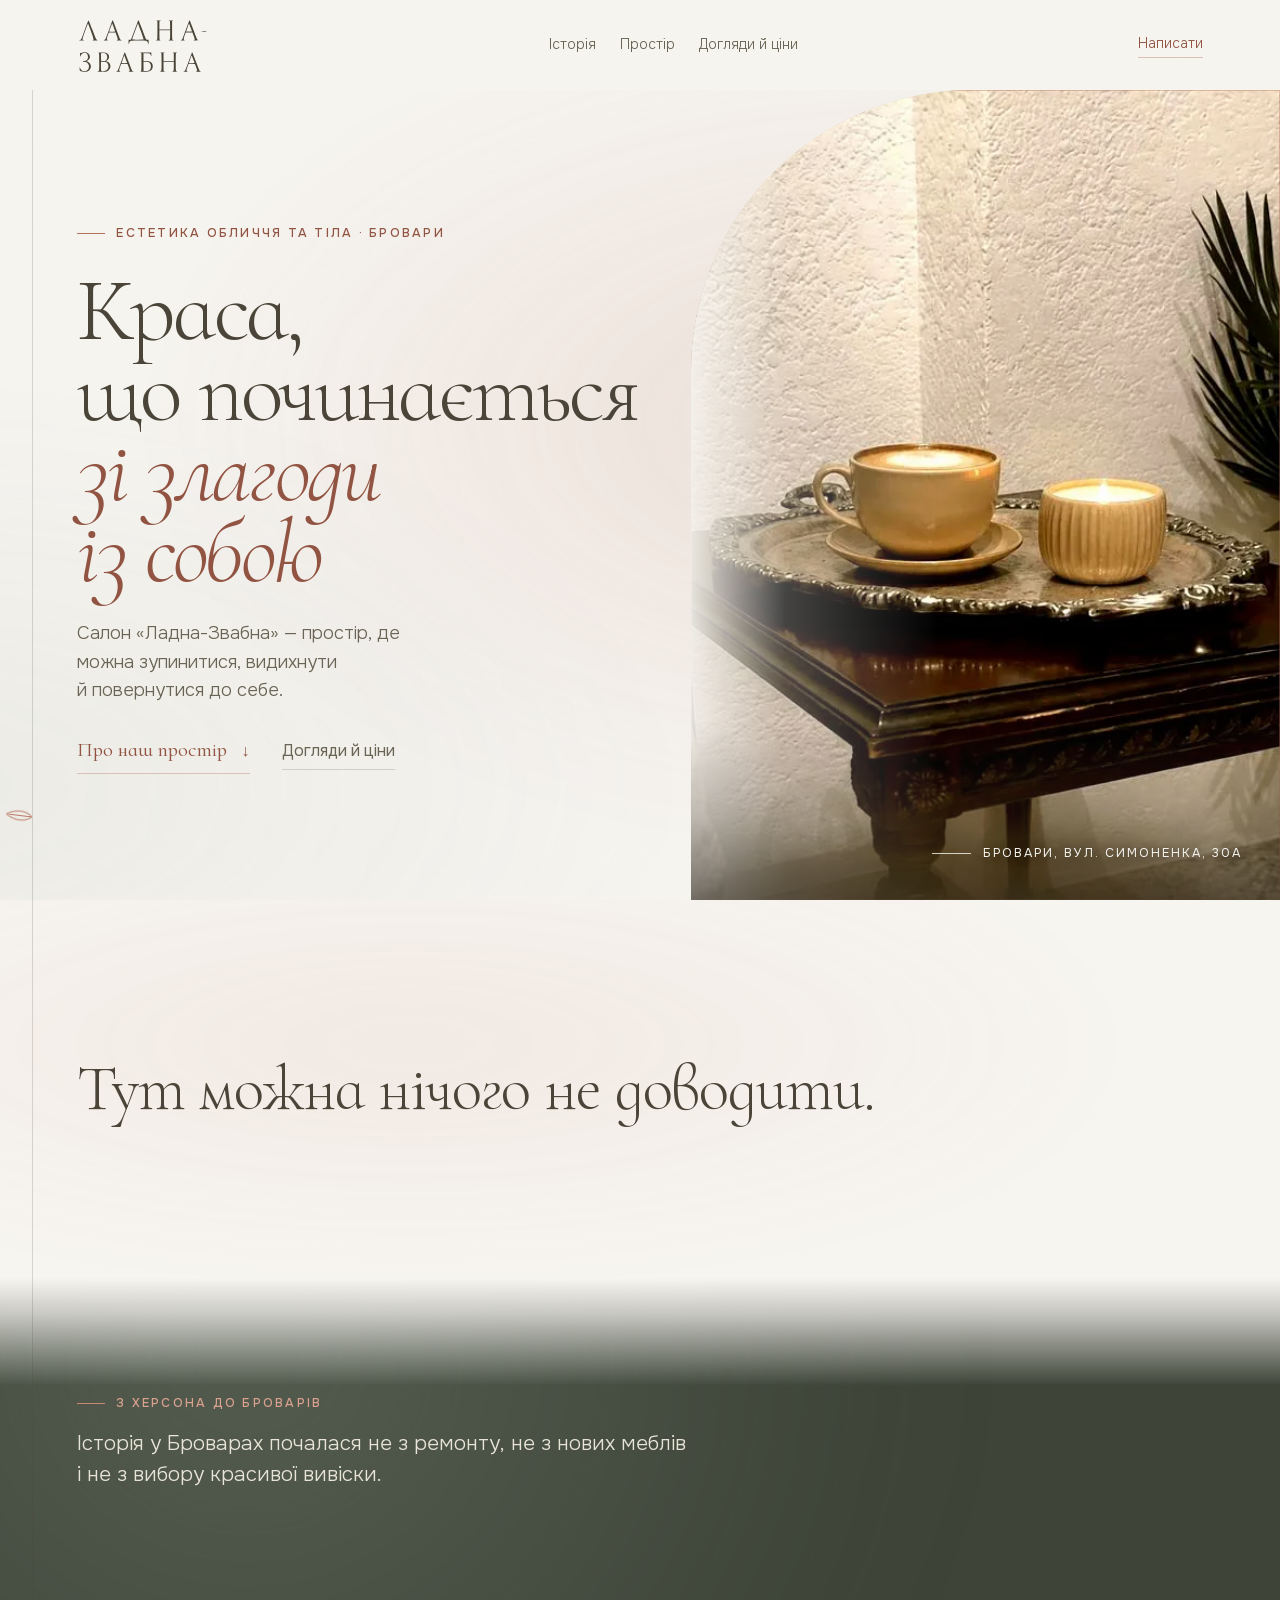
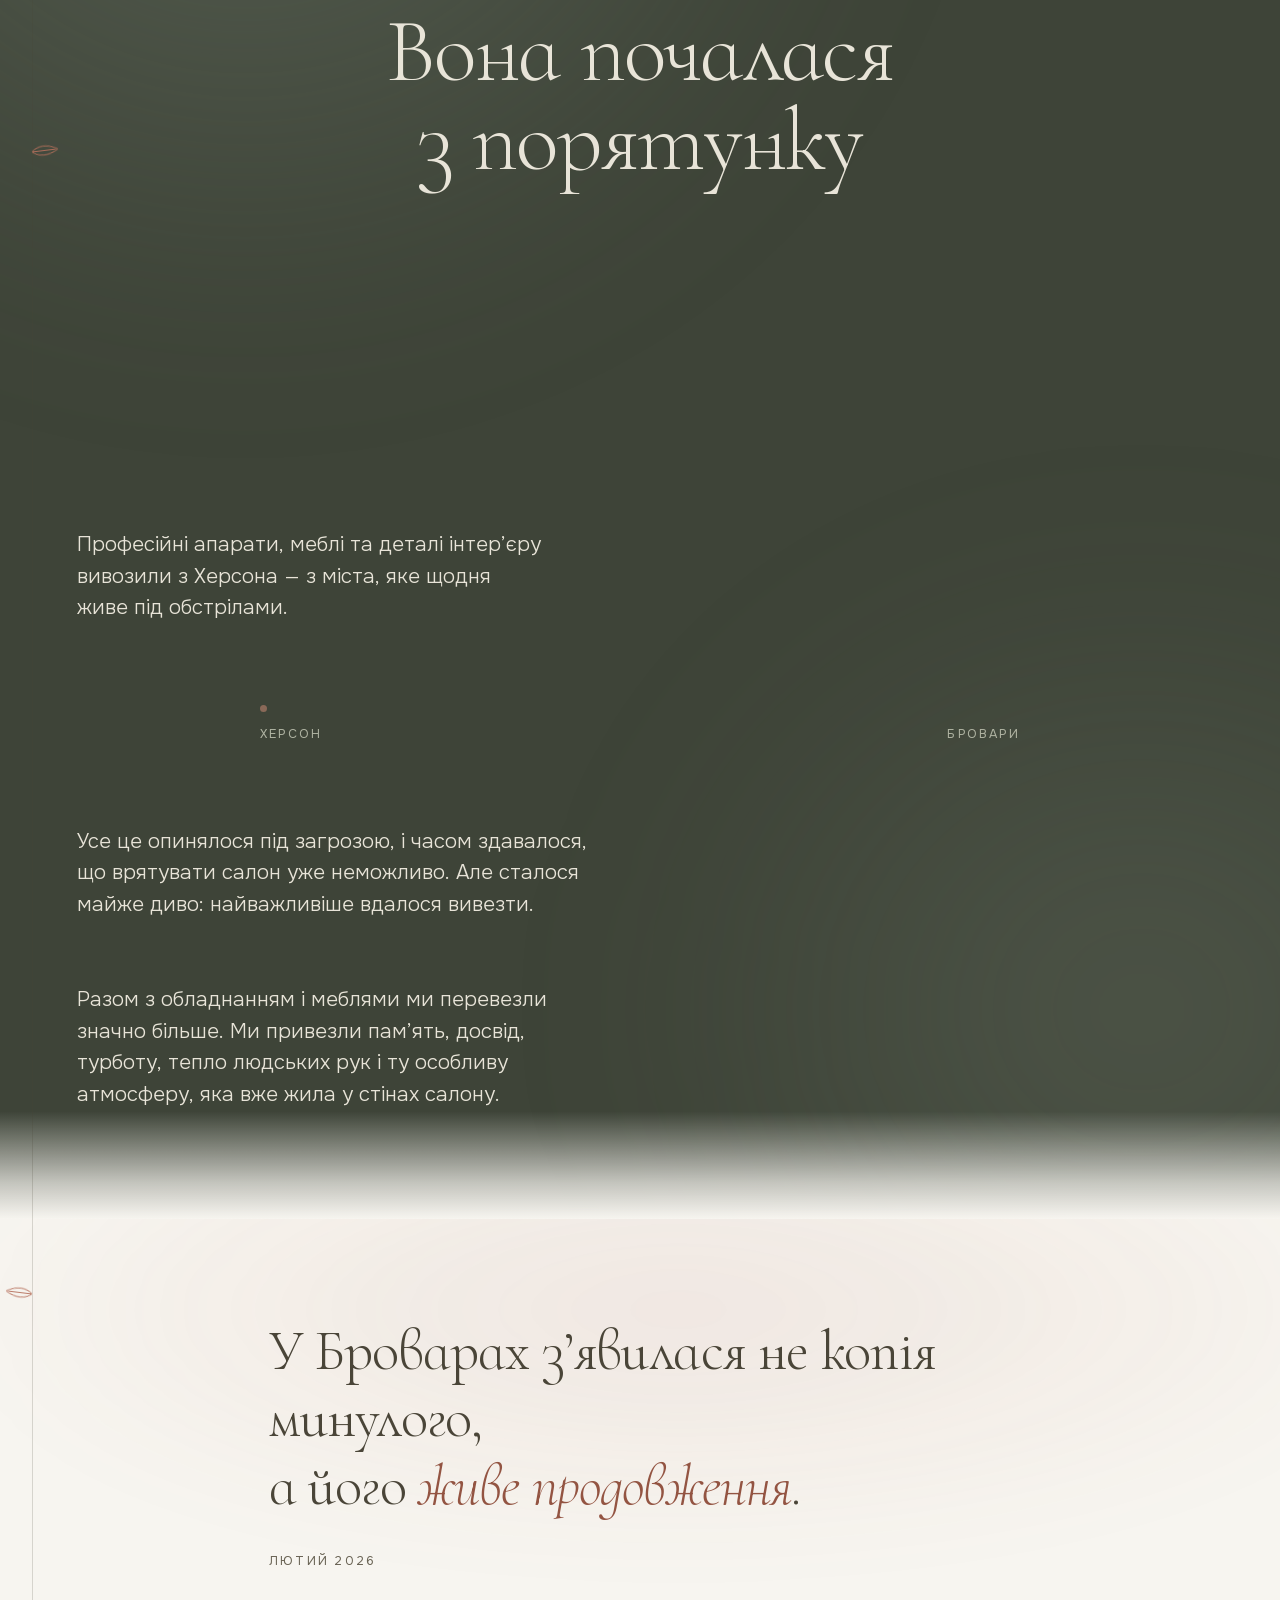
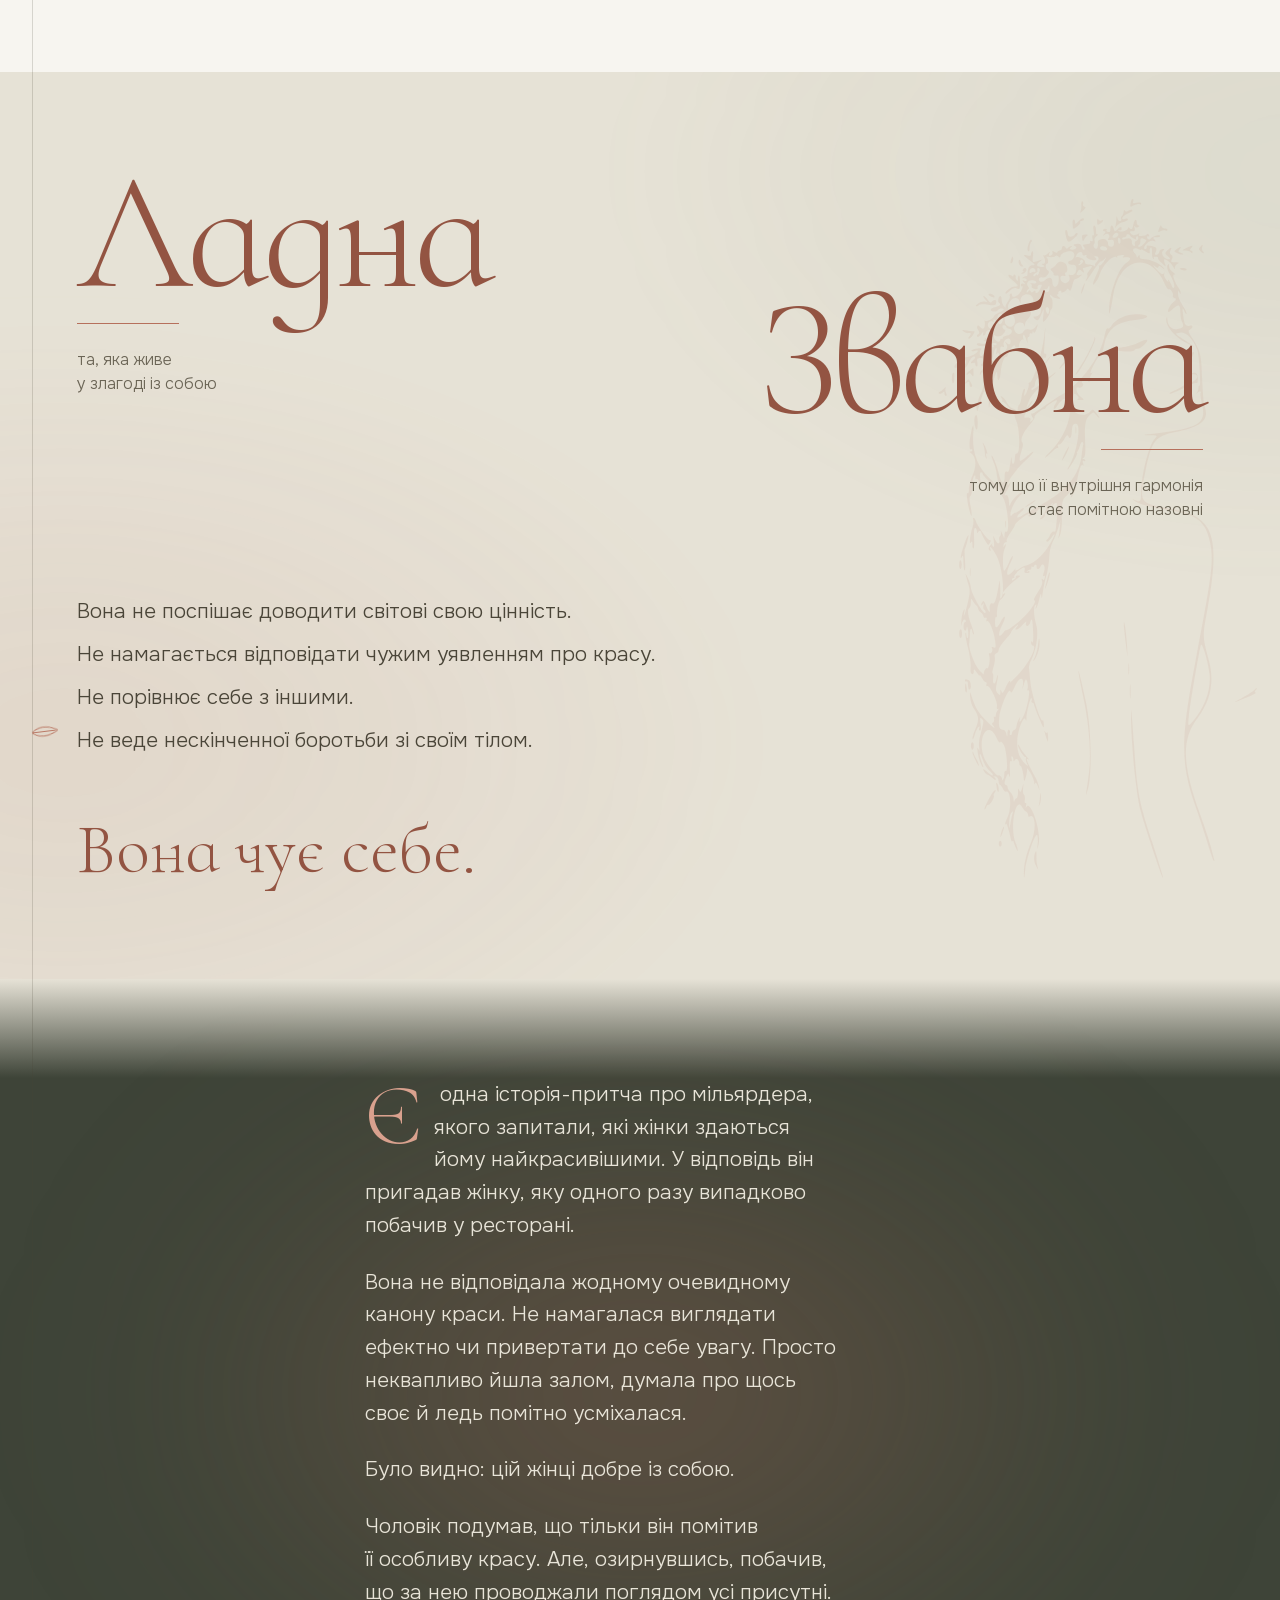
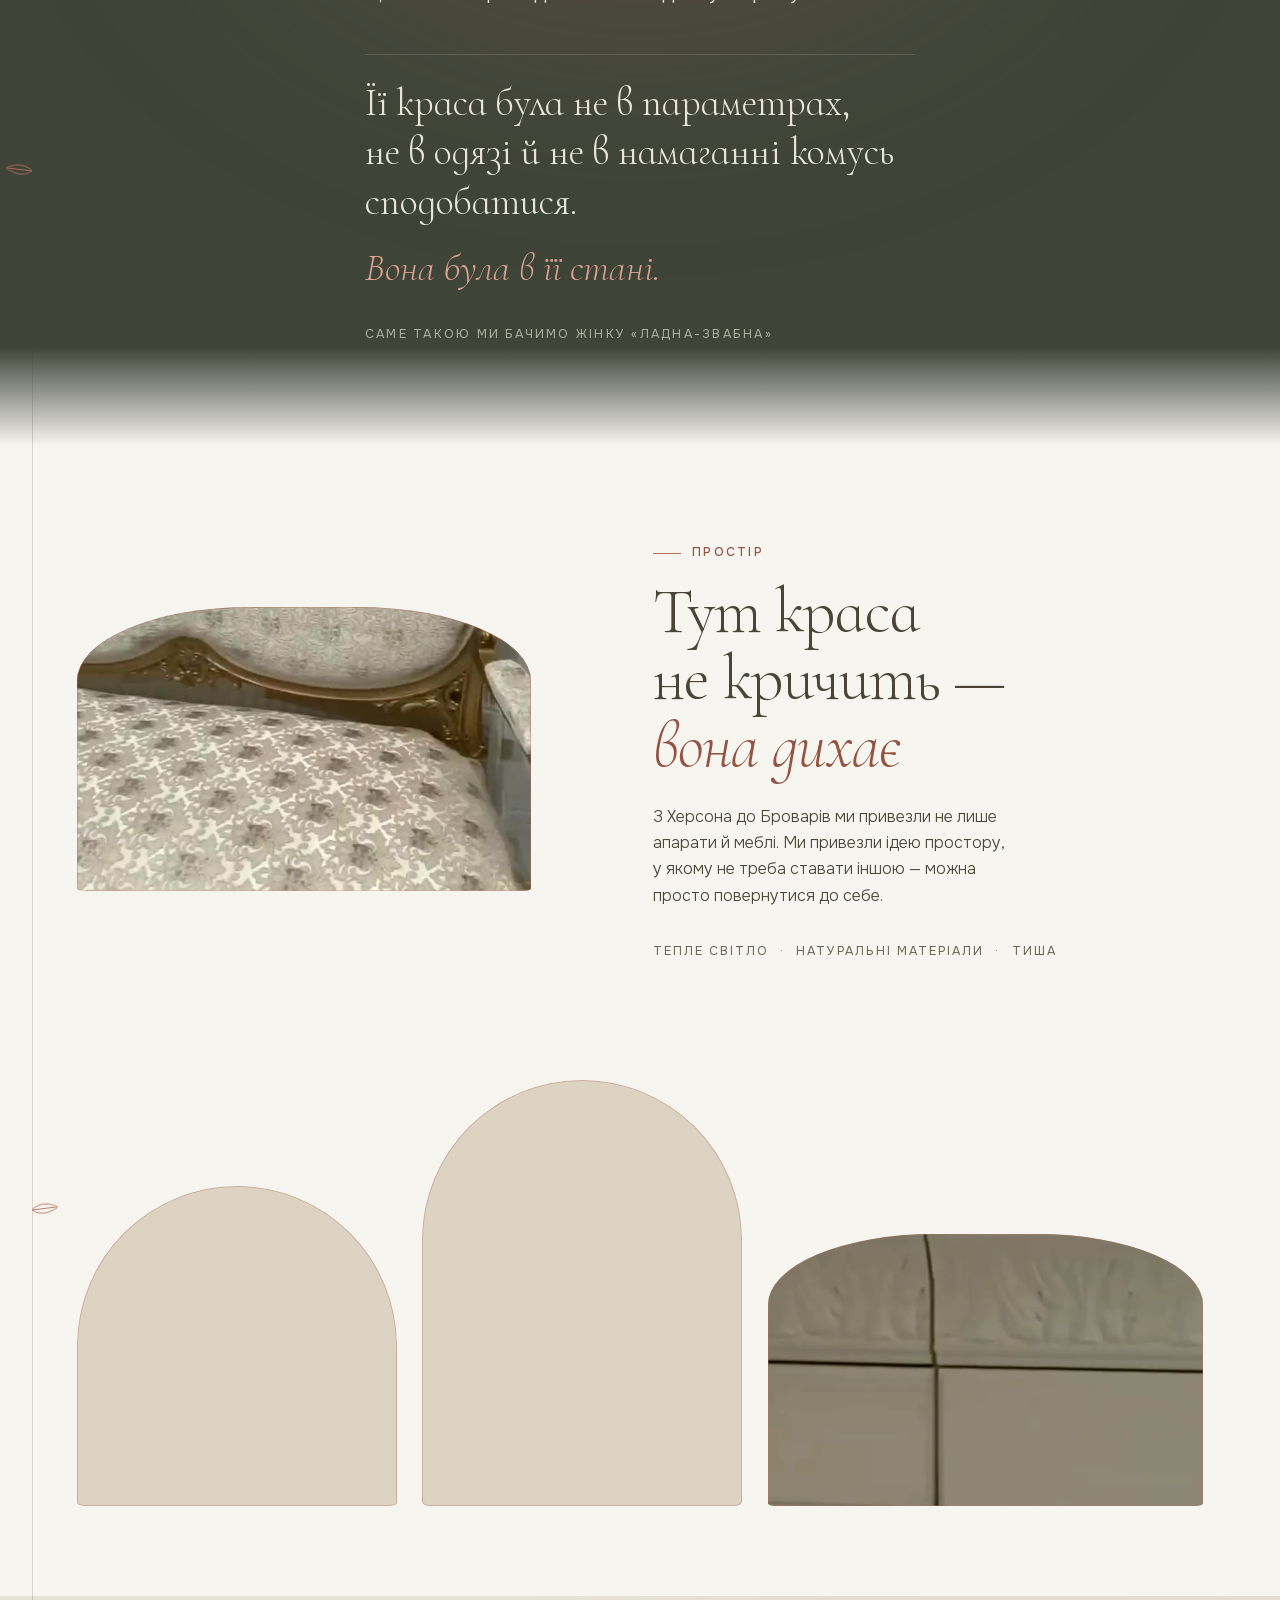
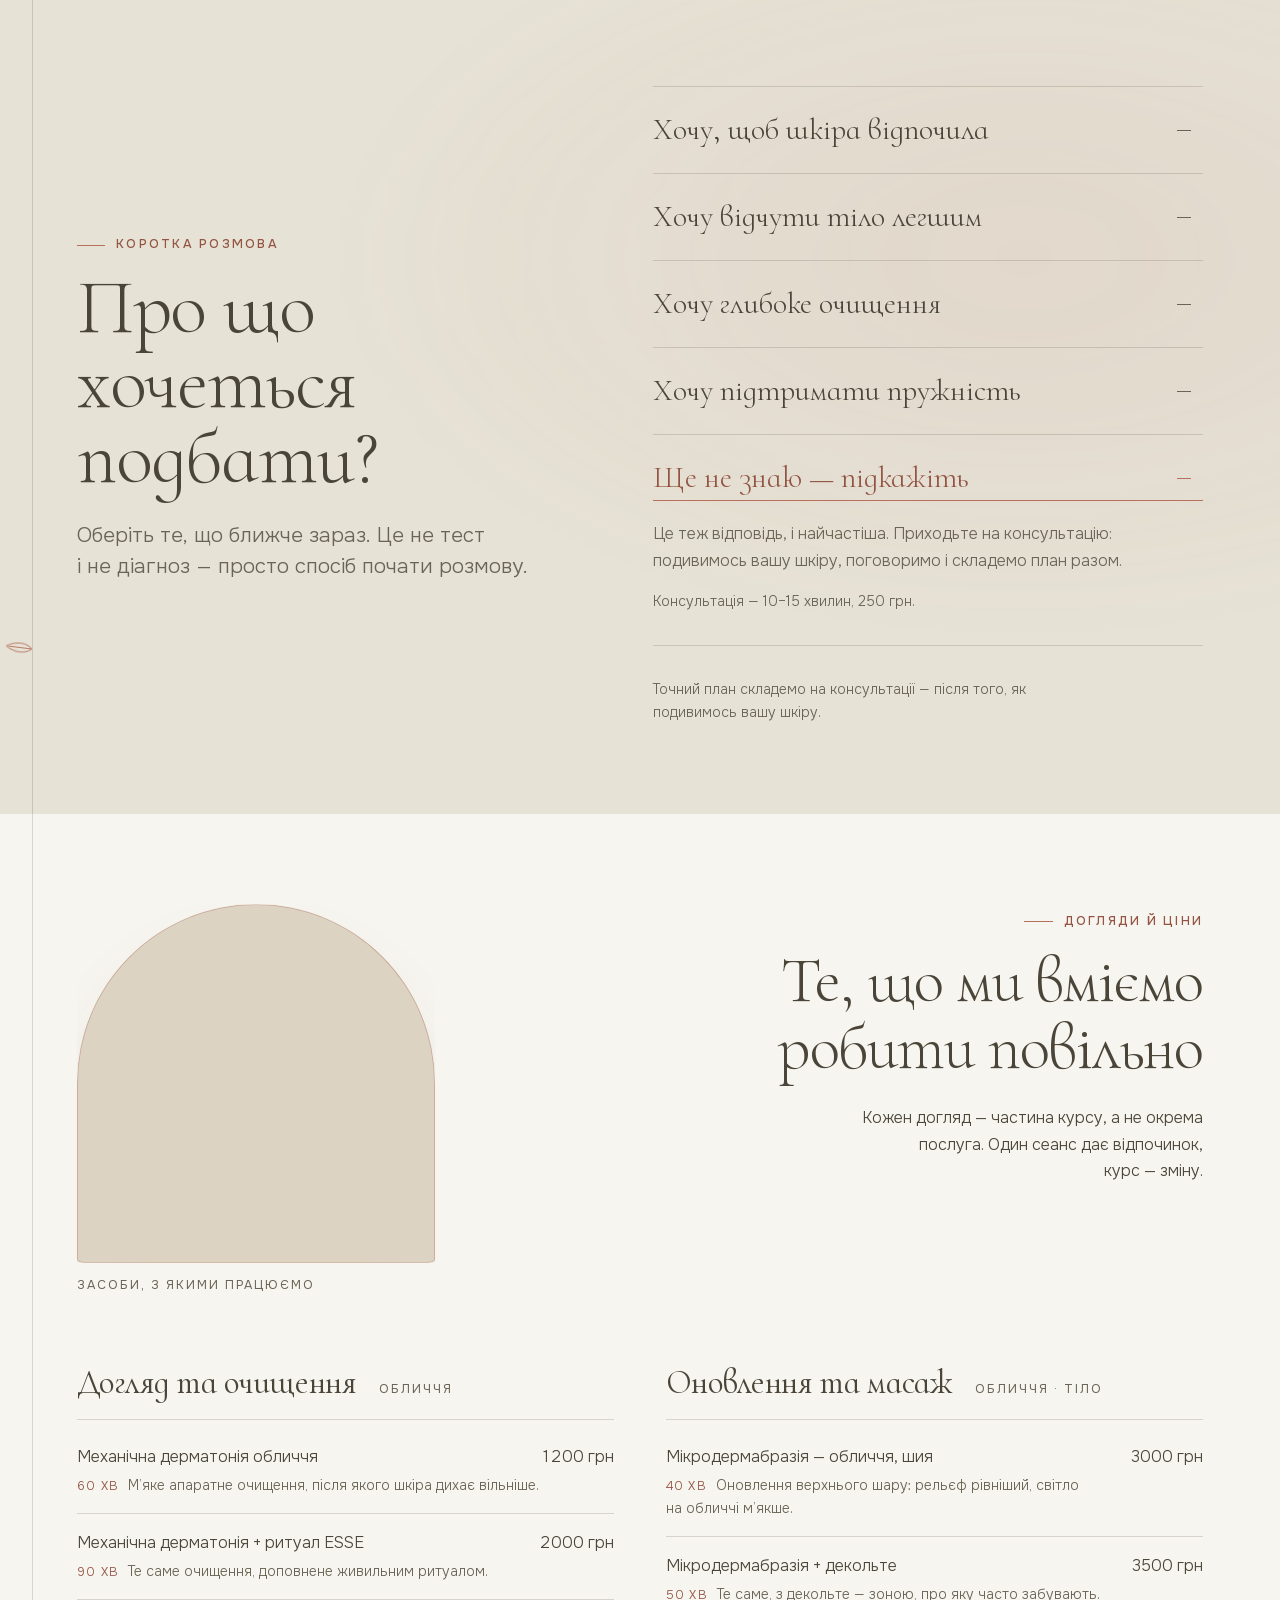
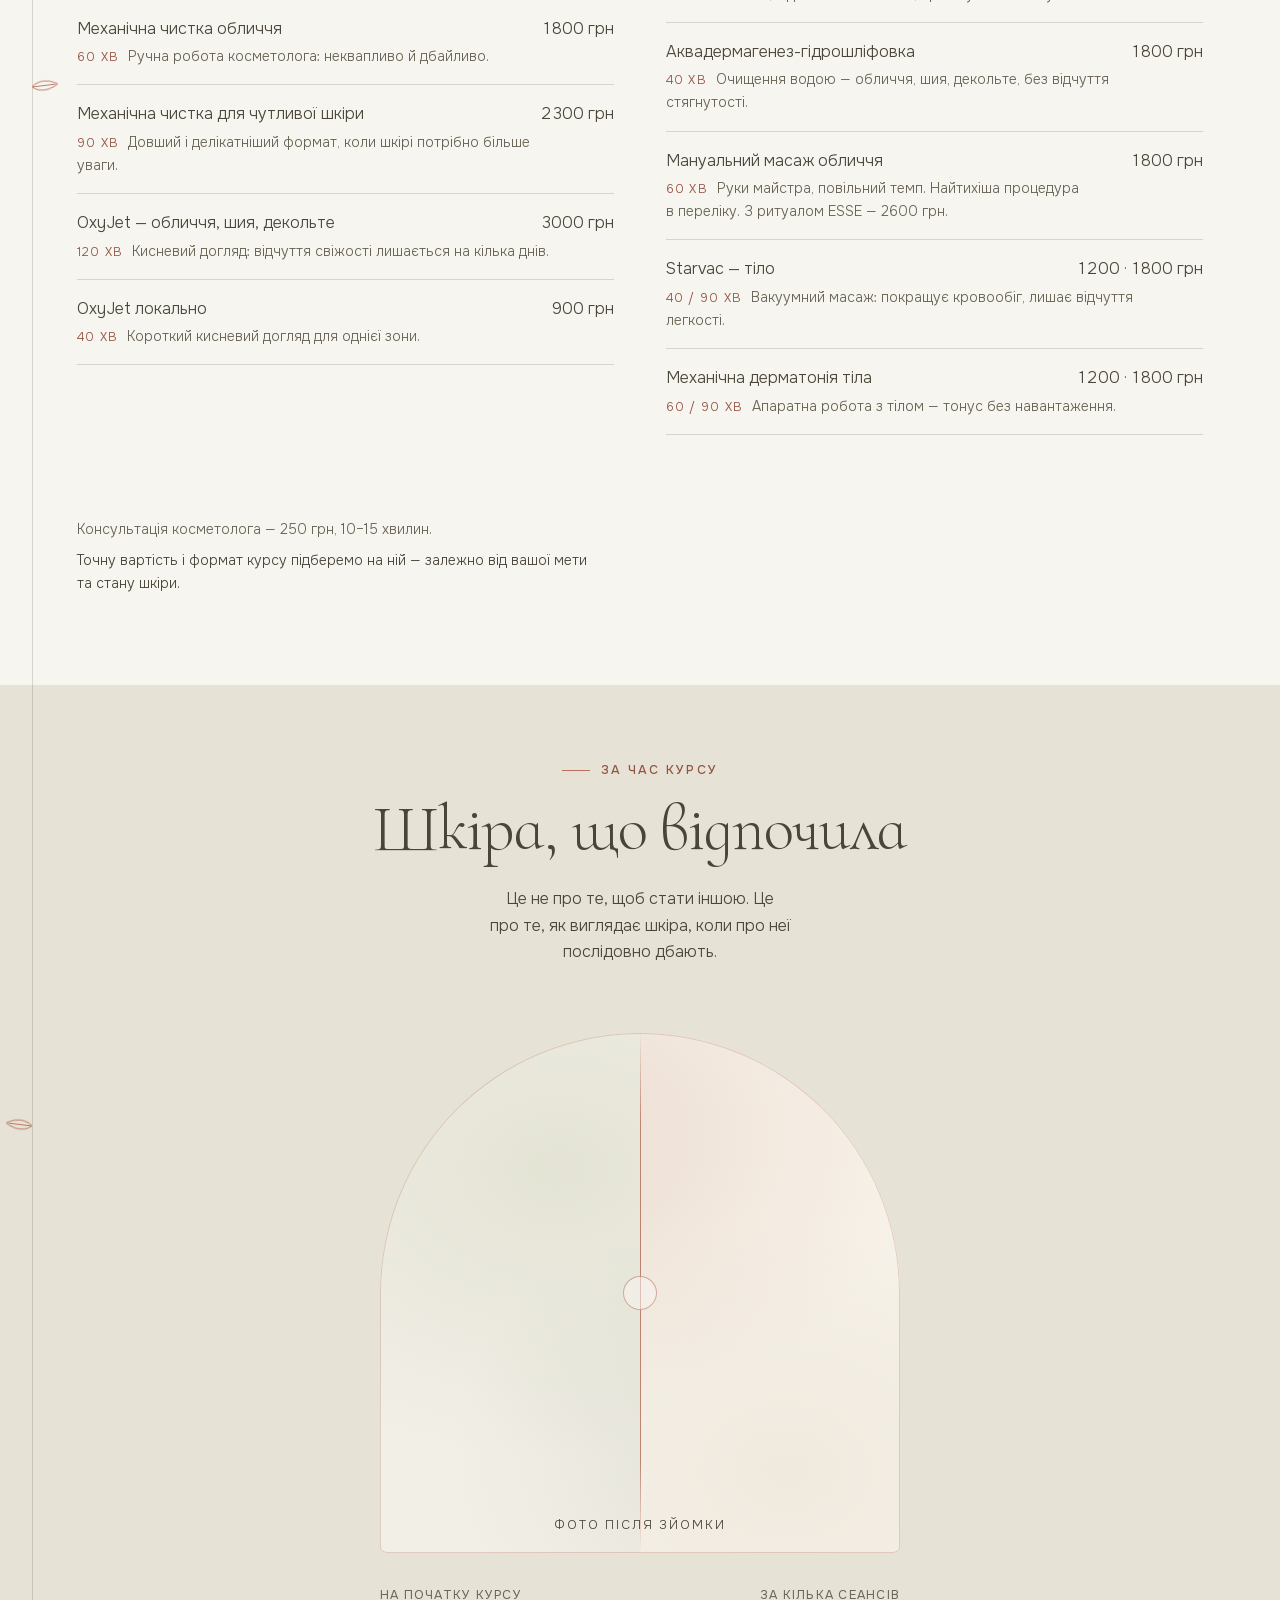
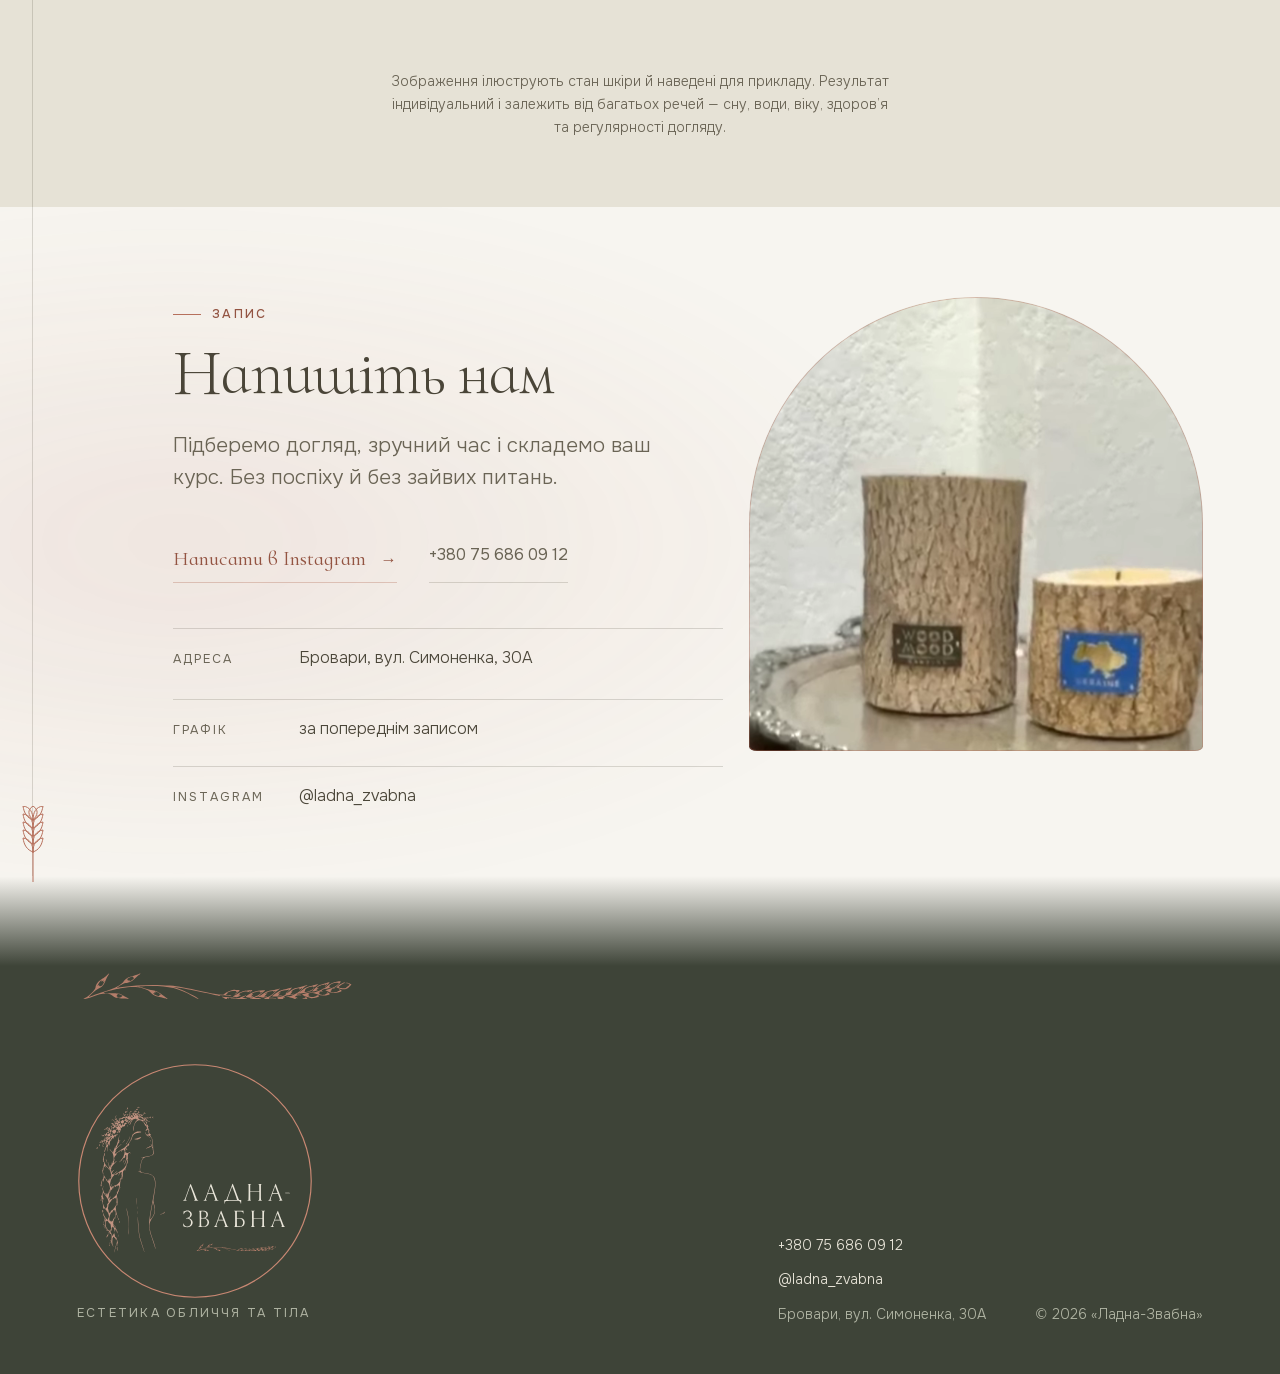
==== commit e8392bcc: "завантаження" ====
--- a/index.html
+++ b/index.html
@@ -64,7 +64,7 @@
      Не в CSS як data:URI (роздувало критичний файл і гальмувало появу тексту)
      і не окремим файлом (зовнішній SVG як маска не працює при відкритті
      сторінки подвійним кліком). -->
-<svg class="lz-sprite" aria-hidden="true" focusable="false"><symbol id="lz-word" viewBox="0 0 540 232"><title>Ладна-Звабна</title><path d="M144.5 14.2c-.2.7-3.3 9.4-6.9 19.3-9 25.3-19.6 53.5-21.3 56.8-.9 1.8-2.5 3-4.4 3.4-6.2 1.2-3.6 2.3 5.7 2.3 9.7 0 10.4-.3 6.2-2.5-3.1-1.5-2.8-4.3 2.3-18.7l4.2-11.8h27.3l4.8 13.4c5 14 5.4 16.8 2.1 17.4-6.2 1.2-2.7 2.2 7.3 2.2 6.8 0 11.2-.4 11.2-1s-1.1-1-2.5-1c-3.4 0-4.3-1.8-11.4-21-21.9-60-23.1-62.9-24.6-58.8m5.8 28.6c3.1 8.6 5.7 16 5.7 16.4 0 1.1-24 1.4-24 .3C132 58 143.4 27 144 27c.3 0 3.1 7.1 6.3 15.8m100-28.6c-.6.7-1.4 2.4-1.8 3.8-1.8 6-23 63.1-25.6 68.7l-2.8 6.3H211v9.7c0 6.7.3 9.3 1 8.3.5-.8 1-2.3 1-3.2 0-3.2 3.2-8.6 5.9-10 3.4-1.7 57.7-2.5 63.3-.8 4.7 1.3 7.5 4.9 8.4 10.6 1 7.1 2.4 4 2.4-5.7V93h-5c-6.1 0-4 4.2-21.4-42.4-13.9-37-14.6-38.6-16.3-36.4m10.7 43c6 16.9 11.1 31.7 11.2 33l.3 2.3-22.8.3c-19.9.2-22.8 0-23.3-1.3-.4-.9.9-6 2.9-11.3 5.1-13.9 16.4-44.9 18.3-50 .9-2.4 1.8-4.2 2-4s5.3 14.2 11.4 31m197.6-40.7c-.9 2.1-1.6 3.9-1.6 4.2 0 1-23.4 64.2-25.2 68.1-1.6 3.2-2.8 4.4-5 4.9-6.2 1.2-3.5 2.3 5.8 2.3 8.8 0 11.8-1.1 5.9-2.2-3.8-.6-2.1-8.8 6-29.1.7-1.6 2.1-1.7 14.2-1.5l13.5.3 4.9 13.4c5.3 14.1 5.6 16.4 2.4 16.9-6.3 1.2-2.6 2.2 7.6 2.1 10.8-.1 11.2-.1 8.1-1.5-4.1-1.8-3.8-1-20.2-45-7.2-19.2-13.5-35.3-14-35.8s-1.5.7-2.4 2.9m6.3 27.2 5.8 15.8-5.8.3c-3.2.2-8.7.2-12.3 0l-6.4-.3 5.4-15c3-8.3 5.7-15.6 5.9-16.4.8-2.2 1.3-1.2 7.4 15.6M34.1 45.8C16.9 93.5 16.6 94 11.3 94 10 94 9 94.4 9 95s4 1 10.1 1c6.4 0 9.8-.4 9.4-1-.3-.6-1.4-1-2.4-1-5.9 0-5.5-1.8 11.3-48 7.1-19.6 7.5-20.4 8.6-17.5 10.5 27.2 22 60.3 21.8 62.4-.2 1.8-1 2.7-2.5 2.9-1.3.2-2.3.8-2.3 1.3s4.9.9 11.1.9c7.1 0 10.8-.4 10.4-1-.3-.6-1.3-1-2.2-1-3.4 0-5.2-3.9-19.3-41.4C52.8 25.5 48.1 14 47 14s-4.8 9.2-12.9 31.8m291.7-30.3 3.2 1.4v37c0 20.3-.3 37.6-.6 38.5s-1.7 1.6-3 1.6-2.4.4-2.4 1 4.1 1 10.2 1c10.1 0 10.9-.3 6.6-2.4-2.3-1.1-2.3-1.5-2.6-20.4L337 54h44v18.8c0 19.4-.4 21.2-4.1 21.2-1 0-2.1.4-2.4 1-.4.6 3.2 1 9.9 1 6.4 0 10.6-.4 10.6-1s-.8-1-1.8-1c-4.1 0-4.2-.9-4.2-39.7V16.9l3.3-1.4c3-1.3 2.6-1.4-7.8-1.5h-11l3.5 1.8 3.5 1.7.3 16.7.2 16.8h-44V18l3.3-2 3.2-2H333c-9.9.1-10.3.2-7.2 1.5m181.9 42.1c-1.7 1.8 1.4 2.4 11.9 2.4 9.5 0 11.4-.3 11.4-1.5 0-1.6-21.8-2.4-23.3-.9M20.5 145.9c-2.7 1-5.6 1.6-6.2 1.4-1.9-.7-2.4 1.7-2.1 9.3l.3 6.9 2.8-5.8c8.6-17.4 29.7-13.2 29.7 5.9 0 9.7-6.7 16.4-16.2 16.4-3.6 0-4.8.4-4.8 1.5s1.2 1.5 5.2 1.5c10.6 0 18.6 6.9 19.6 16.9 2.1 22.6-25.4 30.8-35.3 10.6-1.5-3.1-2.9-5.4-3.1-5.3-.1.2.1 3.6.4 7.6l.7 7.4 5.5 2c9.1 3.4 21 3.1 27.9-.7 16.1-8.9 15.9-30.1-.4-38.1l-5.6-2.7 2.8-1.4c14.7-7.6 14.6-26.7-.2-33.4-5.2-2.4-14.5-2.4-21 0m174.1-1c-.3.5-3.5 8.9-7 18.7-20.5 57-21.1 58.4-25.1 58.4-1.4 0-2.5.4-2.5 1s3.5 1 8.5 1c7.7 0 11.7-1.4 6.3-2.2-3.4-.5-2.8-6 1.9-18.8l3.9-10.5 13-.3 13.1-.3 4.7 13c5 13.7 5.3 16.4 2.1 16.9-6.2 1.2-2.7 2.2 7.4 2.2 7.2 0 11-.4 10.6-1-.3-.6-1.4-1-2.4-1-3.2 0-4.6-3.1-18.7-40.7-13.2-35.5-14.5-38.5-15.8-36.4m-.5 43.9c-6.2.1-11.5.1-11.8-.1-.2-.3 2.2-7.5 5.3-16.1l5.7-15.6 6.1 15.7 6.1 15.8zM463 164.2c-19.4 53.6-21.2 57.8-25.1 57.8-1 0-2.1.4-2.4 1-.4.6 2.7 1 8.4 1 5.4 0 9.1-.4 9.1-1s-.8-1-1.9-1c-4.9 0-4.6-3.2 2.1-21.8l3-8.2h26.4l4.8 13.2c5 13.9 5.1 15.3 1.1 16.8-4.3 1.6-2.8 2 8 2 6.3 0 10.5-.4 10.5-1s-.9-1-2-1c-3.2 0-4.7-3.3-18.9-40.9-7.5-20.1-14.1-36.6-14.7-36.8s-4.3 8.5-8.4 19.9m12.4 8.6c3.1 8.1 5.6 15.1 5.6 15.5s-5.3.7-11.9.7h-11.8l5.6-15.5c3-8.5 5.8-15.5 6.2-15.5.3 0 3.1 6.7 6.3 14.8M86.6 146.4c1.7.8 3.4 2.1 3.8 3.1.3.9.6 17.1.6 35.9 0 36.2-.1 36.6-4.7 36.6-1.3 0-2.3.5-2.3 1.1 0 .7 5.7 1 18.3.7 17.8-.3 18.3-.4 22.9-3.1 16.5-9.7 15.1-32.5-2.4-38.3l-4.9-1.6 2.8-1.5c15.1-7.8 13.5-28.8-2.5-33.3-6.1-1.6-35.5-1.3-31.6.4m29.7 3.3c4.7 2.7 8 9.6 7.3 15.5-1.1 10.6-6 14.8-17.3 14.8h-7.1l-.7-6.3c-.3-3.4-.5-10.5-.3-15.7.3-9.1.4-9.4 2.8-10.2 3.8-1.1 11.8-.1 15.3 1.9m3.5 35.6c10.2 5.4 12 21.6 3.3 30.7-5.4 5.6-19 7.8-23.8 3.8-1.4-1.2-1.9-34.8-.5-36.2 1.3-1.4 17.5-.1 21 1.7M260 146.8l3.5 1.7v35.9c0 38.5.3 36.1-5 38.3-3.2 1.3 28.2 1.6 34.2.3 11-2.4 17.2-10.1 17.3-21.4 0-15-8.9-21.5-29.2-21.6H272v-32h11.3c13.5 0 16.8 1.4 18.8 8 .7 2.2 1.6 4 2.2 4 .5 0 .6-.7.3-1.6s-.6-4.2-.6-7.5V145h-23.7c-23.3 0-23.7 0-20.3 1.8m32.3 37.6c14 5.8 13.2 31.4-1.1 35.7-2.1.5-7.1.9-11.2.7l-7.5-.3-.3-18.8-.2-18.7h8.5c5 0 9.9.6 11.8 1.4m49.7-38.3c1.3.6 2.8 1.5 3.2 2.2s.8 17 .8 36.3c0 36.4-.1 37.4-4.2 37.4-1 0-1.8.4-1.8 1s4 1 10.1 1c6.4 0 9.8-.4 9.4-1-.3-.6-1.4-1-2.5-1-2.7 0-3-1.8-3-20.6V184h42v17.8c0 18.4-.4 20.2-4.2 20.2-1 0-1.8.4-1.8 1s4 1 10 1 10-.4 10-1-.8-1-1.8-1c-4.1 0-4.2-1-4.2-37.5 0-19.2.4-35.5.8-36.1s2.1-1.6 3.7-2.2c2.5-.9 1.1-1-8-1.1-10.3 0-10.8.1-7.7 1.4l3.2 1.4V181h-42v-33l3.3-1.4c3-1.4 2.6-1.4-7.3-1.5-7.9 0-9.9.3-8 1"/></symbol><symbol id="lz-divider" viewBox="0 0 550 100"><title>Гілочка та колосок</title><path d="M58.4 53.1c-2.1 2.2-5.9 5.2-8.4 6.6-8.6 5-14 11.9-14 18 0 3.5-12.2 15.8-19.6 19.7l-4.9 2.6 4-.4c2.2-.2 8.2-2 13.3-4C48.2 88 61.5 86.9 68 92.4c5.9 4.9 8.9 5.9 19 6.1 5.2.1 11.1.6 13 .9 3.4.7-.7-1.9-14.5-9.2-2.3-1.2-6.5-1.6-17.8-1.8-8.2-.1-15.1-.4-15.4-.7-1.5-1.6 31-9.1 46.8-10.8 18.7-2 36.9 2 44.1 9.7 5.5 5.9 8.2 7.2 17.7 8.9 4.3.7 9.5 2.1 11.6 2.9 6.1 2.6 6.1 1.8-.1-2.5-3.3-2.2-7.8-5.5-10.2-7.4-4.3-3.5-8.6-5.1-17.7-6.5-2.7-.5-8.8-2-13.4-3.4s-9.7-2.7-11.5-2.7c-10.8-.4 7.7-1.8 24.4-1.8 35.8-.1 54.8 4.4 81.1 19.5 6.2 3.5 11.8 6.3 12.3 6.1 3-1-29.3-17.5-41.5-21.2l-8.4-2.5 6 .6c9.3.9 74.4 14.1 83.9 17 1.3.4 1.6.2 1.1-.6-.7-1.2 7.6-1 15.5.5 1.9.4 4.6.2 6-.4 2.4-1.1 2.3-1.1-.6-.6-3.6.7-8.4-.3-8.4-1.6 0-.5.7-.9 1.6-.9.8 0 1.3-.4.9-1-1.1-1.8 4.5-4.2 11.2-4.8 5.1-.4 6.4-.2 5.8.8-.5.9-.1 1 1.6.6 2.1-.6 1.9-.3-1.1 2.4-1.9 1.6-3.2 3-2.9 3 1.1 0 7.2-5 8.6-7.1 1.6-2.1 1.5-2.1-3.1-1.8-2.5.2-4.7.1-4.8-.3-.6-1.7-13.1 2.4-18.1 5.8l-5.2 3.6-9-.5c-5.5-.3-17.6-2.5-31-5.5-32.6-7.5-46.8-10-64.2-11.7-28.5-2.7-66.1-1.5-92.8 2.9-4.9.9-9.4 1.6-9.9 1.6-3.2 0 12.3-9 16.3-9.5 8.1-1.1 10.9-2.5 17.6-8.5 3.5-3.3 7.6-6.7 9-7.6s2.5-2 2.5-2.5-1.1-.2-2.4.6c-1.4.9-6.8 2.7-12.1 4-10.4 2.6-15.1 5.4-18.2 10.6-3.6 6.2-16.5 13.5-31.3 17.8-11.3 3.3-28.1 9.1-36.4 12.6-1.1.5 1.5-2.5 5.8-6.6s9.6-8.2 11.9-9.2c7.6-3.3 10.3-6.1 13.7-14.3 1.8-4.3 4.3-9.5 5.7-11.6 3.5-5.3 2.5-5.6-2.3-.7m51.1 3.9c-.3.5.2 1 1.2 1 1.4 0 .9.9-1.9 3.5-3.5 3.3-7.8 4.9-6.2 2.4.4-.8 0-.9-1.5-.4-2.2.7-3-.9-.8-1.9.6-.3.1-.3-1.2 0-3.4.9-1.8-1.2 2.7-3.6 3.9-2 8.7-2.7 7.7-1m-61.9 7.5c-.4 1.2-.1 1.2 2.1-.2 2.6-1.7 2.6-1.7 1.4.5-1.4 2.6-.4 2.9 1.6.4 1-1.3 1-.7-.2 2.3-2 5-3.6 6.7-7 7.1-2.3.2-2.6-.1-2.2-1.8.5-1.9.5-1.9-1.5-.1l-2.1 1.8 1.8-3.5c2.5-5 7.7-10.5 6.1-6.5m109.7 21.9c3.5 1.5 8.7 6.5 5.5 5.3-2-.7-3.5.9-1.6 1.6.7.3.2.6-1.2.6-2.9.1-10.4-3.1-11.5-4.9-.6-.9-.1-.9 1.6.1 2.2 1.1 2.3 1.1 1-.4-1.2-1.5-1.1-1.7 1-1.7 1.9 0 2.1-.2.9-1-2.3-1.5.5-1.2 4.3.4m-71.2 5.2 3.1 1.5-2.3 2c-2.4 2-6.5 2.5-8.9.9-1.2-.8-1.2-1-.1-1s1.1-.3.1-1.5-.9-1.5.6-1.5c1.6 0 1.7-.2.4-1-2.6-1.7 3.7-1.2 7.1.6m421.1-25.5c-6.7 1.1-14.6 4.8-19.9 9.4-2.3 1.9-4.6 3.5-5.2 3.5s-2.8 1.1-4.9 2.4c-4.6 2.9-13.7 5.6-18.9 5.6-4.5 0-18.3 3.1-18.3 4.1 0 1.2 16 6.9 19.3 6.9 4.6-.1 13-2.5 13.5-3.8.2-.7-.1-1.2-.6-1.2-.6 0-1.9-.3-2.9-.7-1-.3-1.5-.2-1 .2.9 1.1-5.9 3.5-9.8 3.4-1.6 0-4.3-.6-6-1.4-2.9-1.3-3-1.3-.5-1.4 1.9-.1 2.1-.4 1.1-1-.8-.5-1.1-1.6-.8-2.5 1-2.5 9.6-2.1 16.9.9 6.8 2.8 14.5 3.3 20.9 1.3 4.7-1.4 4.9-2.2.7-4.4-3-1.6-3.2-1.6-1.9-.1 1.2 1.5 1.1 1.7-.8 1.7-1.1 0-2.1.4-2.1.9 0 1.6-7 2.3-10.6 1.1-3.3-1.1-3.4-1.3-1.7-2.6s1.7-1.3 0-1.4c-3.7 0-.4-2 3.6-2.1 2.3-.1 3.4-.3 2.5-.6-4.8-1.2-.3-3.9 8.2-4.8 5.9-.6 10.4-2.5 6.2-2.5-1.6 0-2.1-.4-1.5-1.3.4-.6.8-1.6.8-2.1 0-2.1 8.9-5.6 13.7-5.5l4.8.2-2.2 2.5c-3.8 4-9.3 7-17.2 9.4l-7.5 2.2 5.4 2.8c4.2 2.1 6.9 2.8 11.3 2.8 5.7 0 15.2-2.5 15.2-3.9s-2.5-3.1-4.4-3c-1.2 0-1.5.3-.8.6 1.9.8 1.4 2.3-.9 2.3-1.1 0-1.8.4-1.5.9.8 1.2-7.8 2.4-11.4 1.6-3.3-.7-4.1-2.5-1.2-2.6 1.4 0 1.4-.2-.3-.9-1.8-.8-1.8-.9-.2-.9 1-.1 1.6-.5 1.2-1-.7-1.3 2.7-2.3 5.1-1.5 1.5.5 1.6.4.4-.5-1.2-.8-1.1-1.1.5-1.7 2.5-.9 11.5-9.8 11.5-11.3 0-1.2-.3-1.2-7.8 0m-23.5 3.4c-10.9 3.1-13.2 4.3-19.9 10.4-4.9 4.6-5.1 5-2.8 5 3.6.1 12.3-2.7 9-2.9h-2.5l2.5-2.1 2.5-2-2.5.6c-4.8 1.2 3-4.4 8.4-6 6-1.8 6.9-1.9 6-.3-.4.7.2.5 1.3-.5 3.6-3.1 3.8-1.8.2 2-2.1 2.3-2.4 3-.9 1.8 3.2-2.5 9-8.5 8.1-8.4-.3 0-4.5 1.1-9.4 2.4m34.6-.7c-2.2.9-5.8 3.1-8 4.9l-3.8 3.1 3 1.2c10.3 4 16.8 3.3 22.5-2.5l4.2-4.3-3-1.6c-1.7-.9-4.6-1.5-6.4-1.5l-3.3.1 3.8.8c5.8 1.1 6.3 2.3 2.5 5.4-1.8 1.4-3.8 3.1-4.5 3.6-2.1 1.7-14.3.1-14.3-1.9 0-.9 9.6-7.1 10.9-7.1.6 0 1.1-.5 1.1-1 0-.6-.1-1-.2-.9-.2 0-2.2.8-4.5 1.7m-51 2.7c-1.8.7-5.4 1.7-8 2.1-6.5.9-14.2 4.4-18.9 8.6-7.2 6.2-7.9 6.3-2.4.3 3-3.3 6.9-6.8 8.7-7.8 4.3-2.3 4.2-3-.1-1.2-1.9.8-7.5 2.3-12.5 3.4-10.3 2.3-11.6 2.8-18.9 8.3-7.4 5.5-7.4 4.3-.1-2.7 3.3-3.2 5.2-5.4 4.2-5.1-1 .4-4.9 1.4-8.8 2.2-10.8 2.2-13.5 3.3-20.6 8-10.8 7.1-10.9 7.7-.9 7.1 4.8-.2 10-1.2 12-2.1 1.9-.9 2.6-1.4 1.5-1-1.1.3-3.8.8-6 1.1l-4 .6 3-3.4 3-3.3-2.7 1.7c-4 2.5-2.5-.3 1.7-3.2 2.5-1.6 5.2-2.4 8.9-2.6 3-.1 5.9-.6 6.5-.9 2.4-1.5.9 1.2-2.4 4.4-1.9 1.8-3.2 3.7-2.9 4.1.9 1.5-4.3 4-10.5 5.1-6.4 1.2-7.4 2.1-4.2 3.8 2.6 1.3 12.2 1.4 10.1 0-1.3-.9-1.3-1 0-1s1.3-.1 0-1.1c-1.1-.8-.8-.9 1.5-.4 2.7.6 2.8.5 1.1-.8s-1.5-1.4 2.5-2.5c2.4-.6 6.4-1.4 8.9-1.7s5.2-1 6-1.5c1-.6.2-.7-2.5-.3l-4 .6 2.5-2.8c2.2-2.5 2.3-2.7.5-2.2-1.5.5-1.2.1.9-1.7 4.2-3.5 15.9-6.5 14.1-3.6-1 1.6 1.1 1.2 2.5-.5 1.9-2.2 3.2-1.8 1.8.6-4 6.4-20 15-27 14.3l-4.3-.3 4.2.9c2.4.5 6.4 1.8 8.9 2.9 5.7 2.6 10.4 2.9 6.4.5-2.5-1.5-2.5-1.5 1-.9l3.5.6-2.9-1.7-2.8-1.6 2.2-1.5c1.5-1.1 3.6-1.4 6.7-1 2.8.3 4 .1 3.2-.4s-3.2-.9-5.4-.9c-3.5-.1-3.8-.2-2.2-1.4.9-.7 2.7-1.1 4-.9 3 .6 18-2.3 22.2-4.3 1.8-.8 4.3-2.7 5.6-4.2l2.4-2.6-3.8 2.7c-2 1.6-5.3 3.5-7.2 4.3-3.5 1.4-10.9 2-8.9.6.6-.4 1-1.5.8-2.4-.1-1 1-2.6 2.4-3.7 4.3-3 15.2-5.5 13.7-3.1-.3.5-.1 1 .4 1 .6 0 1.1-.6 1.1-1.3 0-.9.2-.9.8 0 .5.8 1.9 0 4.4-2.3 4.1-3.7 4-4-.9-1.9M393 80.2c-1.4.5-6.5 1.6-11.4 2.4-9.3 1.6-11.7 2.5-20.4 8-2.9 1.9-5.5 3.4-5.8 3.4-.6 0 8.6-8.5 11.5-10.6 1.1-.9.3-1.1-3.9-.8-12.9 1-21.5 3.9-31.4 10.8-3.7 2.5-2 3.4 7.4 3.6 5.8.2 6.1.3 2.7 1-7.4 1.4-4.8 2 7.5 1.7 12.7-.2 14.5-1.7 2.5-2l-5.8-.2 4.1-1.7c3.6-1.5 4.4-1.6 5.6-.4 1.6 1.7 13.1 1.3 14.8-.4.8-.8.3-.9-1.9-.4-2.8.7-2.9.6-1.5-1.2.8-1 2.3-2.7 3.5-3.7 2-1.8 2-1.8-.3-.7-3.2 1.6-3.8.6-.9-1.3 4.5-2.9 15.6-5 14.1-2.6-.3.6.9.3 2.7-.6 3-1.4 2.8-1-2.2 3.7-3.7 3.5-7.6 6.1-11.8 7.7-8.1 3.2-8.5 4.1-1.4 4.1 4.3 0 5.4-.3 4.3-1.1-1.7-1.1 8.5-.7 13 .5l2.5.7-2.5-1.5c-1.4-.9-4.9-1.5-7.9-1.6h-5.4l3.9-2.9c2.1-1.5 6.2-5 8.9-7.7 2.8-2.6 6.1-5.4 7.5-6 3-1.5 1.5-1.7-2-.2m-35.6 6c-.5.8-.2.9.9.5 4.7-1.9 4.9-1.7 1.2 1.6-3.9 3.5-12.8 7.7-16.3 7.7-1.3-.1-1.1-.4.8-1.5 3-1.7.9-2-2.3-.4-2 1.1-2 1 .3-1.6 2.1-2.3 2.2-2.7.6-2.1-1.6.5-1.7.4-.6-.9 2.4-2.9 17.1-6.1 15.4-3.3M333 83.1c-7.5.7-9.8 1.4-19.2 6.2-10 5.2-10.5 5.5-7.6 6.1 5.4 1.1 9.2.6 11.8-1.4l2.5-2.1-3 .6c-2.5.5-2.7.4-1.2-.5.9-.6 1.5-1.6 1.2-2.1-1-1.5 7.5-4.9 12.3-4.9 2.9 0 4.1.4 3.6 1.1-.3.6.8.3 2.5-.5 3.6-1.9 4.2-.6.9 1.8-1.8 1.3-1.9 1.5-.3.7 2.3-1 7.3-6.2 5.9-6-.5.1-4.7.5-9.4 1m-4.5 9.8c-.3.5-3.1 1.5-6.2 2.2-4.9 1.1-5.4 1.4-3.3 2 4.2 1.2-8.8 1-16-.2-3.6-.6-9.4-1.2-13-1.4-3.6-.1-7.4-.6-8.5-.9-1.1-.4-.3.2 1.9 1.3 2.1 1.1 4.3 2.4 5 2.9 2.1 1.6 5.5 1.2 4.9-.5-.5-1.3-.3-1.4 1.7-.3 1.5.8 2 .8 1.6.1-.9-1.5 2-1.4 4.7.1 2.4 1.3 32.5 1.9 30.4.6-.7-.4-2.3-.8-3.7-.8-2.9 0-6.7-2-3.9-2 1.6 0 7.2-3.9 5.7-4-.4 0-.9.4-1.3.9m117.1 3.6c1.8 1.4 1.7 1.4-1.3 1.5-1.7 0-3.5.5-3.8 1-.4.6 1.3 1 4.4 1 5.7 0 6.9-1.9 2.6-3.8-3.5-1.6-4.3-1.5-1.9.3"/></symbol></svg>
+<svg class="lz-sprite" aria-hidden="true" focusable="false"><symbol id="lz-word" viewBox="0 0 540 232"><title>Ладна-Звабна</title><path d="M144.5 14.2c-.2.7-3.3 9.4-6.9 19.3-9 25.3-19.6 53.5-21.3 56.8-.9 1.8-2.5 3-4.4 3.4-6.2 1.2-3.6 2.3 5.7 2.3 9.7 0 10.4-.3 6.2-2.5-3.1-1.5-2.8-4.3 2.3-18.7l4.2-11.8h27.3l4.8 13.4c5 14 5.4 16.8 2.1 17.4-6.2 1.2-2.7 2.2 7.3 2.2 6.8 0 11.2-.4 11.2-1s-1.1-1-2.5-1c-3.4 0-4.3-1.8-11.4-21-21.9-60-23.1-62.9-24.6-58.8m5.8 28.6c3.1 8.6 5.7 16 5.7 16.4 0 1.1-24 1.4-24 .3C132 58 143.4 27 144 27c.3 0 3.1 7.1 6.3 15.8m100-28.6c-.6.7-1.4 2.4-1.8 3.8-1.8 6-23 63.1-25.6 68.7l-2.8 6.3H211v9.7c0 6.7.3 9.3 1 8.3.5-.8 1-2.3 1-3.2 0-3.2 3.2-8.6 5.9-10 3.4-1.7 57.7-2.5 63.3-.8 4.7 1.3 7.5 4.9 8.4 10.6 1 7.1 2.4 4 2.4-5.7V93h-5c-6.1 0-4 4.2-21.4-42.4-13.9-37-14.6-38.6-16.3-36.4m10.7 43c6 16.9 11.1 31.7 11.2 33l.3 2.3-22.8.3c-19.9.2-22.8 0-23.3-1.3-.4-.9.9-6 2.9-11.3 5.1-13.9 16.4-44.9 18.3-50 .9-2.4 1.8-4.2 2-4s5.3 14.2 11.4 31m197.6-40.7c-.9 2.1-1.6 3.9-1.6 4.2 0 1-23.4 64.2-25.2 68.1-1.6 3.2-2.8 4.4-5 4.9-6.2 1.2-3.5 2.3 5.8 2.3 8.8 0 11.8-1.1 5.9-2.2-3.8-.6-2.1-8.8 6-29.1.7-1.6 2.1-1.7 14.2-1.5l13.5.3 4.9 13.4c5.3 14.1 5.6 16.4 2.4 16.9-6.3 1.2-2.6 2.2 7.6 2.1 10.8-.1 11.2-.1 8.1-1.5-4.1-1.8-3.8-1-20.2-45-7.2-19.2-13.5-35.3-14-35.8s-1.5.7-2.4 2.9m6.3 27.2 5.8 15.8-5.8.3c-3.2.2-8.7.2-12.3 0l-6.4-.3 5.4-15c3-8.3 5.7-15.6 5.9-16.4.8-2.2 1.3-1.2 7.4 15.6M34.1 45.8C16.9 93.5 16.6 94 11.3 94 10 94 9 94.4 9 95s4 1 10.1 1c6.4 0 9.8-.4 9.4-1-.3-.6-1.4-1-2.4-1-5.9 0-5.5-1.8 11.3-48 7.1-19.6 7.5-20.4 8.6-17.5 10.5 27.2 22 60.3 21.8 62.4-.2 1.8-1 2.7-2.5 2.9-1.3.2-2.3.8-2.3 1.3s4.9.9 11.1.9c7.1 0 10.8-.4 10.4-1-.3-.6-1.3-1-2.2-1-3.4 0-5.2-3.9-19.3-41.4C52.8 25.5 48.1 14 47 14s-4.8 9.2-12.9 31.8m291.7-30.3 3.2 1.4v37c0 20.3-.3 37.6-.6 38.5s-1.7 1.6-3 1.6-2.4.4-2.4 1 4.1 1 10.2 1c10.1 0 10.9-.3 6.6-2.4-2.3-1.1-2.3-1.5-2.6-20.4L337 54h44v18.8c0 19.4-.4 21.2-4.1 21.2-1 0-2.1.4-2.4 1-.4.6 3.2 1 9.9 1 6.4 0 10.6-.4 10.6-1s-.8-1-1.8-1c-4.1 0-4.2-.9-4.2-39.7V16.9l3.3-1.4c3-1.3 2.6-1.4-7.8-1.5h-11l3.5 1.8 3.5 1.7.3 16.7.2 16.8h-44V18l3.3-2 3.2-2H333c-9.9.1-10.3.2-7.2 1.5m181.9 42.1c-1.7 1.8 1.4 2.4 11.9 2.4 9.5 0 11.4-.3 11.4-1.5 0-1.6-21.8-2.4-23.3-.9M20.5 145.9c-2.7 1-5.6 1.6-6.2 1.4-1.9-.7-2.4 1.7-2.1 9.3l.3 6.9 2.8-5.8c8.6-17.4 29.7-13.2 29.7 5.9 0 9.7-6.7 16.4-16.2 16.4-3.6 0-4.8.4-4.8 1.5s1.2 1.5 5.2 1.5c10.6 0 18.6 6.9 19.6 16.9 2.1 22.6-25.4 30.8-35.3 10.6-1.5-3.1-2.9-5.4-3.1-5.3-.1.2.1 3.6.4 7.6l.7 7.4 5.5 2c9.1 3.4 21 3.1 27.9-.7 16.1-8.9 15.9-30.1-.4-38.1l-5.6-2.7 2.8-1.4c14.7-7.6 14.6-26.7-.2-33.4-5.2-2.4-14.5-2.4-21 0m174.1-1c-.3.5-3.5 8.9-7 18.7-20.5 57-21.1 58.4-25.1 58.4-1.4 0-2.5.4-2.5 1s3.5 1 8.5 1c7.7 0 11.7-1.4 6.3-2.2-3.4-.5-2.8-6 1.9-18.8l3.9-10.5 13-.3 13.1-.3 4.7 13c5 13.7 5.3 16.4 2.1 16.9-6.2 1.2-2.7 2.2 7.4 2.2 7.2 0 11-.4 10.6-1-.3-.6-1.4-1-2.4-1-3.2 0-4.6-3.1-18.7-40.7-13.2-35.5-14.5-38.5-15.8-36.4m-.5 43.9c-6.2.1-11.5.1-11.8-.1-.2-.3 2.2-7.5 5.3-16.1l5.7-15.6 6.1 15.7 6.1 15.8zM463 164.2c-19.4 53.6-21.2 57.8-25.1 57.8-1 0-2.1.4-2.4 1-.4.6 2.7 1 8.4 1 5.4 0 9.1-.4 9.1-1s-.8-1-1.9-1c-4.9 0-4.6-3.2 2.1-21.8l3-8.2h26.4l4.8 13.2c5 13.9 5.1 15.3 1.1 16.8-4.3 1.6-2.8 2 8 2 6.3 0 10.5-.4 10.5-1s-.9-1-2-1c-3.2 0-4.7-3.3-18.9-40.9-7.5-20.1-14.1-36.6-14.7-36.8s-4.3 8.5-8.4 19.9m12.4 8.6c3.1 8.1 5.6 15.1 5.6 15.5s-5.3.7-11.9.7h-11.8l5.6-15.5c3-8.5 5.8-15.5 6.2-15.5.3 0 3.1 6.7 6.3 14.8M86.6 146.4c1.7.8 3.4 2.1 3.8 3.1.3.9.6 17.1.6 35.9 0 36.2-.1 36.6-4.7 36.6-1.3 0-2.3.5-2.3 1.1 0 .7 5.7 1 18.3.7 17.8-.3 18.3-.4 22.9-3.1 16.5-9.7 15.1-32.5-2.4-38.3l-4.9-1.6 2.8-1.5c15.1-7.8 13.5-28.8-2.5-33.3-6.1-1.6-35.5-1.3-31.6.4m29.7 3.3c4.7 2.7 8 9.6 7.3 15.5-1.1 10.6-6 14.8-17.3 14.8h-7.1l-.7-6.3c-.3-3.4-.5-10.5-.3-15.7.3-9.1.4-9.4 2.8-10.2 3.8-1.1 11.8-.1 15.3 1.9m3.5 35.6c10.2 5.4 12 21.6 3.3 30.7-5.4 5.6-19 7.8-23.8 3.8-1.4-1.2-1.9-34.8-.5-36.2 1.3-1.4 17.5-.1 21 1.7M260 146.8l3.5 1.7v35.9c0 38.5.3 36.1-5 38.3-3.2 1.3 28.2 1.6 34.2.3 11-2.4 17.2-10.1 17.3-21.4 0-15-8.9-21.5-29.2-21.6H272v-32h11.3c13.5 0 16.8 1.4 18.8 8 .7 2.2 1.6 4 2.2 4 .5 0 .6-.7.3-1.6s-.6-4.2-.6-7.5V145h-23.7c-23.3 0-23.7 0-20.3 1.8m32.3 37.6c14 5.8 13.2 31.4-1.1 35.7-2.1.5-7.1.9-11.2.7l-7.5-.3-.3-18.8-.2-18.7h8.5c5 0 9.9.6 11.8 1.4m49.7-38.3c1.3.6 2.8 1.5 3.2 2.2s.8 17 .8 36.3c0 36.4-.1 37.4-4.2 37.4-1 0-1.8.4-1.8 1s4 1 10.1 1c6.4 0 9.8-.4 9.4-1-.3-.6-1.4-1-2.5-1-2.7 0-3-1.8-3-20.6V184h42v17.8c0 18.4-.4 20.2-4.2 20.2-1 0-1.8.4-1.8 1s4 1 10 1 10-.4 10-1-.8-1-1.8-1c-4.1 0-4.2-1-4.2-37.5 0-19.2.4-35.5.8-36.1s2.1-1.6 3.7-2.2c2.5-.9 1.1-1-8-1.1-10.3 0-10.8.1-7.7 1.4l3.2 1.4V181h-42v-33l3.3-1.4c3-1.4 2.6-1.4-7.3-1.5-7.9 0-9.9.3-8 1"/></symbol><symbol id="lz-divider" viewBox="0 0 550 100"><title>Гілочка та колосок</title><path d="M58.4 53.1c-2.1 2.2-5.9 5.2-8.4 6.6-8.6 5-14 11.9-14 18 0 3.5-12.2 15.8-19.6 19.7l-4.9 2.6 4-.4c2.2-.2 8.2-2 13.3-4C48.2 88 61.5 86.9 68 92.4c5.9 4.9 8.9 5.9 19 6.1 5.2.1 11.1.6 13 .9 3.4.7-.7-1.9-14.5-9.2-2.3-1.2-6.5-1.6-17.8-1.8-8.2-.1-15.1-.4-15.4-.7-1.5-1.6 31-9.1 46.8-10.8 18.7-2 36.9 2 44.1 9.7 5.5 5.9 8.2 7.2 17.7 8.9 4.3.7 9.5 2.1 11.6 2.9 6.1 2.6 6.1 1.8-.1-2.5-3.3-2.2-7.8-5.5-10.2-7.4-4.3-3.5-8.6-5.1-17.7-6.5-2.7-.5-8.8-2-13.4-3.4s-9.7-2.7-11.5-2.7c-10.8-.4 7.7-1.8 24.4-1.8 35.8-.1 54.8 4.4 81.1 19.5 6.2 3.5 11.8 6.3 12.3 6.1 3-1-29.3-17.5-41.5-21.2l-8.4-2.5 6 .6c9.3.9 74.4 14.1 83.9 17 1.3.4 1.6.2 1.1-.6-.7-1.2 7.6-1 15.5.5 1.9.4 4.6.2 6-.4 2.4-1.1 2.3-1.1-.6-.6-3.6.7-8.4-.3-8.4-1.6 0-.5.7-.9 1.6-.9.8 0 1.3-.4.9-1-1.1-1.8 4.5-4.2 11.2-4.8 5.1-.4 6.4-.2 5.8.8-.5.9-.1 1 1.6.6 2.1-.6 1.9-.3-1.1 2.4-1.9 1.6-3.2 3-2.9 3 1.1 0 7.2-5 8.6-7.1 1.6-2.1 1.5-2.1-3.1-1.8-2.5.2-4.7.1-4.8-.3-.6-1.7-13.1 2.4-18.1 5.8l-5.2 3.6-9-.5c-5.5-.3-17.6-2.5-31-5.5-32.6-7.5-46.8-10-64.2-11.7-28.5-2.7-66.1-1.5-92.8 2.9-4.9.9-9.4 1.6-9.9 1.6-3.2 0 12.3-9 16.3-9.5 8.1-1.1 10.9-2.5 17.6-8.5 3.5-3.3 7.6-6.7 9-7.6s2.5-2 2.5-2.5-1.1-.2-2.4.6c-1.4.9-6.8 2.7-12.1 4-10.4 2.6-15.1 5.4-18.2 10.6-3.6 6.2-16.5 13.5-31.3 17.8-11.3 3.3-28.1 9.1-36.4 12.6-1.1.5 1.5-2.5 5.8-6.6s9.6-8.2 11.9-9.2c7.6-3.3 10.3-6.1 13.7-14.3 1.8-4.3 4.3-9.5 5.7-11.6 3.5-5.3 2.5-5.6-2.3-.7m51.1 3.9c-.3.5.2 1 1.2 1 1.4 0 .9.9-1.9 3.5-3.5 3.3-7.8 4.9-6.2 2.4.4-.8 0-.9-1.5-.4-2.2.7-3-.9-.8-1.9.6-.3.1-.3-1.2 0-3.4.9-1.8-1.2 2.7-3.6 3.9-2 8.7-2.7 7.7-1m-61.9 7.5c-.4 1.2-.1 1.2 2.1-.2 2.6-1.7 2.6-1.7 1.4.5-1.4 2.6-.4 2.9 1.6.4 1-1.3 1-.7-.2 2.3-2 5-3.6 6.7-7 7.1-2.3.2-2.6-.1-2.2-1.8.5-1.9.5-1.9-1.5-.1l-2.1 1.8 1.8-3.5c2.5-5 7.7-10.5 6.1-6.5m109.7 21.9c3.5 1.5 8.7 6.5 5.5 5.3-2-.7-3.5.9-1.6 1.6.7.3.2.6-1.2.6-2.9.1-10.4-3.1-11.5-4.9-.6-.9-.1-.9 1.6.1 2.2 1.1 2.3 1.1 1-.4-1.2-1.5-1.1-1.7 1-1.7 1.9 0 2.1-.2.9-1-2.3-1.5.5-1.2 4.3.4m-71.2 5.2 3.1 1.5-2.3 2c-2.4 2-6.5 2.5-8.9.9-1.2-.8-1.2-1-.1-1s1.1-.3.1-1.5-.9-1.5.6-1.5c1.6 0 1.7-.2.4-1-2.6-1.7 3.7-1.2 7.1.6m421.1-25.5c-6.7 1.1-14.6 4.8-19.9 9.4-2.3 1.9-4.6 3.5-5.2 3.5s-2.8 1.1-4.9 2.4c-4.6 2.9-13.7 5.6-18.9 5.6-4.5 0-18.3 3.1-18.3 4.1 0 1.2 16 6.9 19.3 6.9 4.6-.1 13-2.5 13.5-3.8.2-.7-.1-1.2-.6-1.2-.6 0-1.9-.3-2.9-.7-1-.3-1.5-.2-1 .2.9 1.1-5.9 3.5-9.8 3.4-1.6 0-4.3-.6-6-1.4-2.9-1.3-3-1.3-.5-1.4 1.9-.1 2.1-.4 1.1-1-.8-.5-1.1-1.6-.8-2.5 1-2.5 9.6-2.1 16.9.9 6.8 2.8 14.5 3.3 20.9 1.3 4.7-1.4 4.9-2.2.7-4.4-3-1.6-3.2-1.6-1.9-.1 1.2 1.5 1.1 1.7-.8 1.7-1.1 0-2.1.4-2.1.9 0 1.6-7 2.3-10.6 1.1-3.3-1.1-3.4-1.3-1.7-2.6s1.7-1.3 0-1.4c-3.7 0-.4-2 3.6-2.1 2.3-.1 3.4-.3 2.5-.6-4.8-1.2-.3-3.9 8.2-4.8 5.9-.6 10.4-2.5 6.2-2.5-1.6 0-2.1-.4-1.5-1.3.4-.6.8-1.6.8-2.1 0-2.1 8.9-5.6 13.7-5.5l4.8.2-2.2 2.5c-3.8 4-9.3 7-17.2 9.4l-7.5 2.2 5.4 2.8c4.2 2.1 6.9 2.8 11.3 2.8 5.7 0 15.2-2.5 15.2-3.9s-2.5-3.1-4.4-3c-1.2 0-1.5.3-.8.6 1.9.8 1.4 2.3-.9 2.3-1.1 0-1.8.4-1.5.9.8 1.2-7.8 2.4-11.4 1.6-3.3-.7-4.1-2.5-1.2-2.6 1.4 0 1.4-.2-.3-.9-1.8-.8-1.8-.9-.2-.9 1-.1 1.6-.5 1.2-1-.7-1.3 2.7-2.3 5.1-1.5 1.5.5 1.6.4.4-.5-1.2-.8-1.1-1.1.5-1.7 2.5-.9 11.5-9.8 11.5-11.3 0-1.2-.3-1.2-7.8 0m-23.5 3.4c-10.9 3.1-13.2 4.3-19.9 10.4-4.9 4.6-5.1 5-2.8 5 3.6.1 12.3-2.7 9-2.9h-2.5l2.5-2.1 2.5-2-2.5.6c-4.8 1.2 3-4.4 8.4-6 6-1.8 6.9-1.9 6-.3-.4.7.2.5 1.3-.5 3.6-3.1 3.8-1.8.2 2-2.1 2.3-2.4 3-.9 1.8 3.2-2.5 9-8.5 8.1-8.4-.3 0-4.5 1.1-9.4 2.4m34.6-.7c-2.2.9-5.8 3.1-8 4.9l-3.8 3.1 3 1.2c10.3 4 16.8 3.3 22.5-2.5l4.2-4.3-3-1.6c-1.7-.9-4.6-1.5-6.4-1.5l-3.3.1 3.8.8c5.8 1.1 6.3 2.3 2.5 5.4-1.8 1.4-3.8 3.1-4.5 3.6-2.1 1.7-14.3.1-14.3-1.9 0-.9 9.6-7.1 10.9-7.1.6 0 1.1-.5 1.1-1 0-.6-.1-1-.2-.9-.2 0-2.2.8-4.5 1.7m-51 2.7c-1.8.7-5.4 1.7-8 2.1-6.5.9-14.2 4.4-18.9 8.6-7.2 6.2-7.9 6.3-2.4.3 3-3.3 6.9-6.8 8.7-7.8 4.3-2.3 4.2-3-.1-1.2-1.9.8-7.5 2.3-12.5 3.4-10.3 2.3-11.6 2.8-18.9 8.3-7.4 5.5-7.4 4.3-.1-2.7 3.3-3.2 5.2-5.4 4.2-5.1-1 .4-4.9 1.4-8.8 2.2-10.8 2.2-13.5 3.3-20.6 8-10.8 7.1-10.9 7.7-.9 7.1 4.8-.2 10-1.2 12-2.1 1.9-.9 2.6-1.4 1.5-1-1.1.3-3.8.8-6 1.1l-4 .6 3-3.4 3-3.3-2.7 1.7c-4 2.5-2.5-.3 1.7-3.2 2.5-1.6 5.2-2.4 8.9-2.6 3-.1 5.9-.6 6.5-.9 2.4-1.5.9 1.2-2.4 4.4-1.9 1.8-3.2 3.7-2.9 4.1.9 1.5-4.3 4-10.5 5.1-6.4 1.2-7.4 2.1-4.2 3.8 2.6 1.3 12.2 1.4 10.1 0-1.3-.9-1.3-1 0-1s1.3-.1 0-1.1c-1.1-.8-.8-.9 1.5-.4 2.7.6 2.8.5 1.1-.8s-1.5-1.4 2.5-2.5c2.4-.6 6.4-1.4 8.9-1.7s5.2-1 6-1.5c1-.6.2-.7-2.5-.3l-4 .6 2.5-2.8c2.2-2.5 2.3-2.7.5-2.2-1.5.5-1.2.1.9-1.7 4.2-3.5 15.9-6.5 14.1-3.6-1 1.6 1.1 1.2 2.5-.5 1.9-2.2 3.2-1.8 1.8.6-4 6.4-20 15-27 14.3l-4.3-.3 4.2.9c2.4.5 6.4 1.8 8.9 2.9 5.7 2.6 10.4 2.9 6.4.5-2.5-1.5-2.5-1.5 1-.9l3.5.6-2.9-1.7-2.8-1.6 2.2-1.5c1.5-1.1 3.6-1.4 6.7-1 2.8.3 4 .1 3.2-.4s-3.2-.9-5.4-.9c-3.5-.1-3.8-.2-2.2-1.4.9-.7 2.7-1.1 4-.9 3 .6 18-2.3 22.2-4.3 1.8-.8 4.3-2.7 5.6-4.2l2.4-2.6-3.8 2.7c-2 1.6-5.3 3.5-7.2 4.3-3.5 1.4-10.9 2-8.9.6.6-.4 1-1.5.8-2.4-.1-1 1-2.6 2.4-3.7 4.3-3 15.2-5.5 13.7-3.1-.3.5-.1 1 .4 1 .6 0 1.1-.6 1.1-1.3 0-.9.2-.9.8 0 .5.8 1.9 0 4.4-2.3 4.1-3.7 4-4-.9-1.9M393 80.2c-1.4.5-6.5 1.6-11.4 2.4-9.3 1.6-11.7 2.5-20.4 8-2.9 1.9-5.5 3.4-5.8 3.4-.6 0 8.6-8.5 11.5-10.6 1.1-.9.3-1.1-3.9-.8-12.9 1-21.5 3.9-31.4 10.8-3.7 2.5-2 3.4 7.4 3.6 5.8.2 6.1.3 2.7 1-7.4 1.4-4.8 2 7.5 1.7 12.7-.2 14.5-1.7 2.5-2l-5.8-.2 4.1-1.7c3.6-1.5 4.4-1.6 5.6-.4 1.6 1.7 13.1 1.3 14.8-.4.8-.8.3-.9-1.9-.4-2.8.7-2.9.6-1.5-1.2.8-1 2.3-2.7 3.5-3.7 2-1.8 2-1.8-.3-.7-3.2 1.6-3.8.6-.9-1.3 4.5-2.9 15.6-5 14.1-2.6-.3.6.9.3 2.7-.6 3-1.4 2.8-1-2.2 3.7-3.7 3.5-7.6 6.1-11.8 7.7-8.1 3.2-8.5 4.1-1.4 4.1 4.3 0 5.4-.3 4.3-1.1-1.7-1.1 8.5-.7 13 .5l2.5.7-2.5-1.5c-1.4-.9-4.9-1.5-7.9-1.6h-5.4l3.9-2.9c2.1-1.5 6.2-5 8.9-7.7 2.8-2.6 6.1-5.4 7.5-6 3-1.5 1.5-1.7-2-.2m-35.6 6c-.5.8-.2.9.9.5 4.7-1.9 4.9-1.7 1.2 1.6-3.9 3.5-12.8 7.7-16.3 7.7-1.3-.1-1.1-.4.8-1.5 3-1.7.9-2-2.3-.4-2 1.1-2 1 .3-1.6 2.1-2.3 2.2-2.7.6-2.1-1.6.5-1.7.4-.6-.9 2.4-2.9 17.1-6.1 15.4-3.3M333 83.1c-7.5.7-9.8 1.4-19.2 6.2-10 5.2-10.5 5.5-7.6 6.1 5.4 1.1 9.2.6 11.8-1.4l2.5-2.1-3 .6c-2.5.5-2.7.4-1.2-.5.9-.6 1.5-1.6 1.2-2.1-1-1.5 7.5-4.9 12.3-4.9 2.9 0 4.1.4 3.6 1.1-.3.6.8.3 2.5-.5 3.6-1.9 4.2-.6.9 1.8-1.8 1.3-1.9 1.5-.3.7 2.3-1 7.3-6.2 5.9-6-.5.1-4.7.5-9.4 1m-4.5 9.8c-.3.5-3.1 1.5-6.2 2.2-4.9 1.1-5.4 1.4-3.3 2 4.2 1.2-8.8 1-16-.2-3.6-.6-9.4-1.2-13-1.4-3.6-.1-7.4-.6-8.5-.9-1.1-.4-.3.2 1.9 1.3 2.1 1.1 4.3 2.4 5 2.9 2.1 1.6 5.5 1.2 4.9-.5-.5-1.3-.3-1.4 1.7-.3 1.5.8 2 .8 1.6.1-.9-1.5 2-1.4 4.7.1 2.4 1.3 32.5 1.9 30.4.6-.7-.4-2.3-.8-3.7-.8-2.9 0-6.7-2-3.9-2 1.6 0 7.2-3.9 5.7-4-.4 0-.9.4-1.3.9m117.1 3.6c1.8 1.4 1.7 1.4-1.3 1.5-1.7 0-3.5.5-3.8 1-.4.6 1.3 1 4.4 1 5.7 0 6.9-1.9 2.6-3.8-3.5-1.6-4.3-1.5-1.9.3"/></symbol><symbol id="lz-leaf" viewBox="0 0 26 13"><path d="M0 6.5C6 .8 16 .2 26 6.5 16 12.8 6 12.2 0 6.5Z"/><path d="M1.5 6.5H23"/></symbol><symbol id="lz-ear" viewBox="0 0 34 76"><path d="M17 76V13"/><path d="M17 46 c6 -2 9 -7 10 -14 c-7 1 -10 6 -10 14 z"/><path d="M17 46 c-6 -2 -9 -7 -10 -14 c7 1 10 6 10 14 z"/><path d="M17 38 c6 -2 9 -7 10 -14 c-7 1 -10 6 -10 14 z"/><path d="M17 38 c-6 -2 -9 -7 -10 -14 c7 1 10 6 10 14 z"/><path d="M17 30 c6 -2 9 -7 10 -14 c-7 1 -10 6 -10 14 z"/><path d="M17 30 c-6 -2 -9 -7 -10 -14 c7 1 10 6 10 14 z"/><path d="M17 22 c6 -2 9 -7 10 -14 c-7 1 -10 6 -10 14 z"/><path d="M17 22 c-6 -2 -9 -7 -10 -14 c7 1 10 6 10 14 z"/><path d="M17 14 c6 -2 9 -7 10 -14 c-7 1 -10 6 -10 14 z"/><path d="M17 14 c-6 -2 -9 -7 -10 -14 c7 1 10 6 10 14 z"/><path d="M17 14c5-5 6-10 0-14-6 4-5 9 0 14z"/></symbol></svg>
 
 <!-- ===== ЗЕРНО ===== -->
 <div class="grain" aria-hidden="true"></div>
@@ -115,7 +115,20 @@
 
 <main id="main">
 
-<span class="thread" aria-hidden="true"></span>
+<!-- Izuminka: kolosok -->
+<div class="stalk" aria-hidden="true">
+    <span class="stalk__stem"></span>
+    <span class="stalk__leaf" style="--at:7%"><svg class="lz-ico lz-ico--leaf"><use href="#lz-leaf"/></svg></span>
+    <span class="stalk__leaf" style="--at:16%"><svg class="lz-ico lz-ico--leaf"><use href="#lz-leaf"/></svg></span>
+    <span class="stalk__leaf" style="--at:27%"><svg class="lz-ico lz-ico--leaf"><use href="#lz-leaf"/></svg></span>
+    <span class="stalk__leaf" style="--at:37%"><svg class="lz-ico lz-ico--leaf"><use href="#lz-leaf"/></svg></span>
+    <span class="stalk__leaf" style="--at:47%"><svg class="lz-ico lz-ico--leaf"><use href="#lz-leaf"/></svg></span>
+    <span class="stalk__leaf" style="--at:57%"><svg class="lz-ico lz-ico--leaf"><use href="#lz-leaf"/></svg></span>
+    <span class="stalk__leaf" style="--at:67%"><svg class="lz-ico lz-ico--leaf"><use href="#lz-leaf"/></svg></span>
+    <span class="stalk__leaf" style="--at:77%"><svg class="lz-ico lz-ico--leaf"><use href="#lz-leaf"/></svg></span>
+    <span class="stalk__leaf" style="--at:87%"><svg class="lz-ico lz-ico--leaf"><use href="#lz-leaf"/></svg></span>
+    <span class="stalk__ear"><svg class="lz-ico lz-ico--ear"><use href="#lz-ear"/></svg></span>
+</div>
 
 <!-- ==================================================================
      5.1 ГЕРОЙ
@@ -264,6 +277,7 @@
      5.4 ЛАДНА / ЗВАБНА
      ================================================================== -->
 <section class="section section--soft meaning" id="meaning" aria-labelledby="meaning-h">
+  <span class="mark mark--figure meaning__mark" aria-hidden="true"></span>
   <div class="glow" style="--gx:20%;--gy:66%;--ga:.12" aria-hidden="true"></div>
   <div class="glow glow--second" style="--gx:84%;--gy:24%" aria-hidden="true"></div>
 
@@ -681,8 +695,15 @@
 
     <div class="foot__grid">
       <div class="foot__brand">
-        <svg class="lz-ico lz-ico--word foot__word" role="img" aria-label="Ладна-Звабна"><use href="#lz-word"/></svg>
-        <p class="mini">естетика обличчя та&nbsp;тіла</p>
+        <div class="seal" role="img" aria-label="Ладна-Звабна — естетика обличчя та тіла, салон краси">
+          <svg class="seal__ring draw-ring" viewBox="0 0 200 200" aria-hidden="true"><circle cx="100" cy="100" r="98.5"/></svg>
+          <span class="mark mark--figure seal__figure" aria-hidden="true"></span>
+          <span class="seal__text" aria-hidden="true">
+            <svg class="lz-ico lz-ico--word seal__word"><use href="#lz-word"/></svg>
+            <svg class="lz-ico lz-ico--divider seal__rule"><use href="#lz-divider"/></svg>
+          </span>
+        </div>
+        <p class="mini foot__tag">естетика обличчя та&nbsp;тіла</p>
       </div>
 
       <address class="foot__contacts">
--- a/assets/css/site.min.css
+++ b/assets/css/site.min.css
@@ -1 +1 @@
-@font-face{font-family:'Cormorant Infant';src:url('../fonts/cormorant-infant-300.woff2') format('woff2');font-weight:300;font-style:normal;font-display:swap}@font-face{font-family:'Cormorant Infant';src:url('../fonts/cormorant-infant-300-italic.woff2') format('woff2');font-weight:300;font-style:italic;font-display:swap}@font-face{font-family:'Cormorant Infant';src:url('../fonts/cormorant-infant-400.woff2') format('woff2');font-weight:400;font-style:normal;font-display:swap}@font-face{font-family:'Cormorant Infant';src:url('../fonts/cormorant-infant-400-italic.woff2') format('woff2');font-weight:400;font-style:italic;font-display:swap}@font-face{font-family:'Cormorant Infant';src:url('../fonts/cormorant-infant-500.woff2') format('woff2');font-weight:500;font-style:normal;font-display:swap}@font-face{font-family:'Cormorant Infant';src:url('../fonts/cormorant-infant-500-italic.woff2') format('woff2');font-weight:500;font-style:italic;font-display:swap}@font-face{font-family:Onest;src:url('../fonts/onest-300.woff2') format('woff2');font-weight:300;font-style:normal;font-display:swap}@font-face{font-family:Onest;src:url('../fonts/onest-400.woff2') format('woff2');font-weight:400;font-style:normal;font-display:swap}@font-face{font-family:Onest;src:url('../fonts/onest-500.woff2') format('woff2');font-weight:500;font-style:normal;font-display:swap}@font-face{font-family:'Cormorant Fallback';src:local('Georgia'),local('Times New Roman'),local('Times');size-adjust:97.1%;font-weight:300 500;font-style:normal}@font-face{font-family:'Cormorant Fallback';src:local('Georgia Italic'),local('Times New Roman Italic');size-adjust:97.1%;font-weight:300 500;font-style:italic}:root{--milk:#F7F5F0;--cream:#E6E2D6;--sand:#DCD3C3;--sage:#A9B48A;--olive:#7F8F76;--olive-deep:#3E4438;--copper:#B6705C;--copper-text:#935442;--copper-deep:#9C5A48;--ink:#4A4538;--ink-dim:#6A6455;--ink-faint:#A89F8B;--line:rgba(74,69,56,.19);--rgb-copper:182,112,92;--rgb-olive:127,143,118;--rgb-sage:169,180,138;--rgb-sand:220,211,195;--rgb-ink:74,69,56;--rgb-milk:247,245,240;--bg:var(--milk);--bg-soft:var(--cream);--fg:var(--ink);--fg-dim:var(--ink-dim);--accent:var(--copper-text);--accent-line:var(--copper);--rule:var(--line);--font-display:'Cormorant Infant','Cormorant Fallback',Georgia,'Times New Roman',serif;--font-text:'Onest','Segoe UI',system-ui,-apple-system,sans-serif;--fs-h1:clamp(2.6rem, 7.6vw, 8rem);--fs-h2:clamp(2.4rem, 5vw, 4.6rem);--fs-h3:clamp(1.5rem, 2.6vw, 2.2rem);--fs-lead:clamp(1.15rem, 1.6vw, 1.4rem);--fs-body:clamp(1rem, 1.15vw, 1.15rem);--fs-small:clamp(.875rem, 1vw, .95rem);--fs-mini:.78rem;--sp-2:.5rem;--sp-3:.75rem;--sp-4:1rem;--sp-6:1.5rem;--sp-8:2rem;--sp-12:3rem;--sp-16:4rem;--sp-24:6rem;--sp-section:clamp(72px, 10vh, 146px);--sp-breath:clamp(44px, 6.5vh, 88px);--gutter:clamp(16px, 2vw, 32px);--pad-x:clamp(20px, 6vw, 120px);--maxw:1440px;--hdr-h:90px;--measure:34ch;--e-out:cubic-bezier(.16, 1, .3, 1);--e-breath:cubic-bezier(.37, 0, .17, 1);--d-fast:900ms;--d-reveal:1200ms;--d-slow:1600ms;--stagger:110ms;--shift:14px;--breath:18s;--shadow-soft:0 40px 80px -30px rgba(90,78,58,.22);--shadow-lift:0 60px 120px -40px rgba(90,78,58,.28);--arch-foot:8px;--grain-opacity:.032}.on-dark{--bg:var(--olive-deep);--bg-soft:#454C3F;--fg:#E8E4D8;--fg-dim:#AFB3A2;--accent:#D9A18E;--accent-line:#C98873;--rule:rgba(232,228,216,.16);color:var(--fg);background:var(--bg)}*,::after,::before{box-sizing:border-box}*{margin:0}html{-webkit-text-size-adjust:100%;-webkit-font-smoothing:antialiased;-moz-osx-font-smoothing:grayscale;text-rendering:optimizeLegibility}body{min-height:100vh;background:var(--bg);color:var(--fg);font-family:var(--font-text);font-size:var(--fs-body);font-weight:300;line-height:1.65;overflow-x:hidden}canvas,img,picture,svg,video{display:block;max-width:100%}img,video{height:auto}button,input,select,textarea{font:inherit;color:inherit}button{background:0 0;border:0;padding:0;cursor:pointer}ol,ul{list-style:none;padding:0}a{color:inherit;text-decoration:none}svg{fill:currentColor}h1,h2,h3,h4{font-family:var(--font-display);font-weight:300;text-wrap:balance;hyphens:none}h1{font-size:var(--fs-h1);line-height:.95;letter-spacing:-.02em}h2{font-size:var(--fs-h2);line-height:1.05;letter-spacing:-.015em}h3{font-size:var(--fs-h3);line-height:1.2;font-weight:400;letter-spacing:-.01em}p{text-wrap:pretty;hyphens:none}p+p{margin-top:var(--sp-4)}em,i{font-style:italic}b,strong{font-weight:500}.measure{max-width:var(--measure)}.measure--wide{max-width:46ch}.measure--tight{max-width:26ch}.lead{font-size:var(--fs-lead);line-height:1.55;color:var(--fg-dim);max-width:38ch}.mini{display:inline-flex;align-items:center;gap:.9em;font-size:var(--fs-mini);font-weight:500;letter-spacing:.18em;text-transform:uppercase;color:var(--accent);line-height:1.4}.mini::before{content:'';width:clamp(18px,2.2vw,34px);height:1px;background:var(--accent-line);flex:0 0 auto}.book__info dt,.care__aside figcaption,.care__gm,.cmp__labels,.compare__side figcaption,.facts,.foot .mini,.hero__cap,.parable__sign,.path__labels,.story__date{color:var(--fg-dim);font-weight:400}.foot .mini::before,.parable__sign::before,.story__date::before{display:none}.say{font-family:var(--font-display);font-size:clamp(1.6rem,3.2vw,2.8rem);font-style:italic;font-weight:300;line-height:1.25;color:var(--accent);max-width:22ch}.dropcap::first-letter{font-family:var(--font-display);font-size:4.2em;line-height:.78;font-weight:300;color:var(--accent);float:left;padding:.06em .14em 0 0}.hang-quote{margin-left:-.42em}.hang-dash{margin-left:-.55em}.tnum{font-variant-numeric:tabular-nums}.onum{font-variant-numeric:oldstyle-nums}.link{position:relative;display:inline-block;padding-bottom:.22em;color:var(--fg);transition:color var(--d-fast) var(--e-out)}.link::after{content:'';position:absolute;left:0;bottom:0;width:100%;height:1px;background:linear-gradient(90deg,#c98873,var(--accent-line) 45%,var(--copper-deep));transform:scaleX(var(--u,1));transform-origin:left;transition:transform var(--d-fast) var(--e-out)}.link:hover{color:var(--accent)}.link--grow{--u:0}.link--grow:hover{--u:1}/* Головна дія секції */ .act{display:inline-flex;align-items:baseline;gap:.7em;font-size:var(--fs-lead);font-family:var(--font-display);font-weight:400;color:var(--accent);padding-bottom:.3em;border-bottom:1px solid rgba(var(--rgb-copper),.35);transition:border-color var(--d-fast) var(--e-out),gap var(--d-fast) var(--e-out)}.act:hover{border-color:var(--copper);gap:1.1em}.act .arrow{font-size:.8em;transition:transform var(--d-fast) var(--e-out)}.act:hover .arrow{transform:translateX(3px)}.act--quiet{font-family:var(--font-text);font-size:var(--fs-body);color:var(--fg-dim);border-color:var(--rule)}.act--quiet:hover{color:var(--fg);border-color:var(--fg-dim)}@media (max-width:834px){.act,.foot a,.hdr__act,.hdr__menu,.hdr__nav a,.link,.menu__nav a{position:relative}.act::before,.foot a::before,.hdr__act::before,.hdr__menu::before,.hdr__nav a::before,.link::before,.menu__nav a::before{content:'';position:absolute;left:0;right:0;top:50%;height:max(100%,44px);transform:translateY(-50%)}}[id]{scroll-margin-top:calc(var(--hdr-h) + var(--sp-6))}:focus{outline:0}:focus-visible{outline:2px solid var(--copper);outline-offset:4px;border-radius:2px}::selection{background:var(--copper-deep);color:var(--milk)}.skip{position:absolute;left:var(--pad-x);top:-100px;z-index:9999;background:var(--milk);color:var(--ink);padding:.8em 1.4em;border:1px solid var(--copper);transition:top .2s var(--e-out)}.skip:focus{top:16px}.sr-only{position:absolute;width:1px;height:1px;padding:0;margin:-1px;overflow:hidden;clip:rect(0,0,0,0);white-space:nowrap;border:0}.rule{height:1px;background:var(--rule);border:0}.mark{display:block;background-color:currentColor;-webkit-mask-repeat:no-repeat;mask-repeat:no-repeat;-webkit-mask-position:center;mask-position:center;-webkit-mask-size:contain;mask-size:contain}.lz-sprite{position:absolute;width:0;height:0;overflow:hidden}.lz-ico{display:block;width:100%;height:auto;fill:currentColor}.lz-ico--word{aspect-ratio:540/232}.lz-ico--divider{aspect-ratio:550/100}.mark--figure{-webkit-mask-image:url('../svg/figure.svg');mask-image:url('../svg/figure.svg');aspect-ratio:227/507}.rule-mark{width:clamp(180px,26vw,360px);color:var(--accent-line);opacity:.85}.wrap{width:100%;max-width:var(--maxw);margin-inline:auto;padding-inline:var(--pad-x)}.grid{display:grid;grid-template-columns:repeat(12,1fr);column-gap:var(--gutter);row-gap:var(--sp-8)}.lane-left{grid-column:2/span 6}.lane-right{grid-column:7/span 5}.lane-center{grid-column:4/span 6}.lane-inset{grid-column:3/span 8}.lane-wide{grid-column:2/span 10}.lane-full{grid-column:1/-1}.lane-media-l{grid-column:1/span 5}.lane-media-r{grid-column:8/span 5}.lane-media-c{grid-column:4/span 6}@media (max-width:1024px){.lane-center,.lane-inset,.lane-left,.lane-media-c,.lane-media-l,.lane-media-r,.lane-right,.lane-wide{grid-column:1/-1}.hero__frame::before{display:none}}.section{position:relative;padding-block:var(--sp-section);isolation:isolate;overflow:clip}.section--tight{padding-block:var(--sp-breath)}.section--tall{padding-block:calc(var(--sp-section) * 1.35)}.section--pause{padding-block:var(--sp-breath);min-height:42vh;display:grid;place-items:center}.section--soft{background:var(--bg-soft)}.section--coda{padding-block:var(--sp-breath)}.stack>*+*{margin-top:var(--sp-6)}.stack-lg>*+*{margin-top:var(--sp-12)}.stack-xl>*+*{margin-top:var(--sp-24)}.arch{position:relative;overflow:hidden;aspect-ratio:3/4;border-radius:50% 50% var(--arch-foot) var(--arch-foot)/37.5% 37.5% 1% 1%;background:var(--sand)}.arch--tall{aspect-ratio:2/3;border-radius:50% 50% var(--arch-foot) var(--arch-foot)/25% 25% 1% 1%}.arch--soft{aspect-ratio:1/1;border-radius:50% 50% var(--arch-foot) var(--arch-foot)/50% 50% 1% 1%}.arch--wide{aspect-ratio:16/10;border-radius:38% 38% var(--arch-foot) var(--arch-foot)/26% 26% 1% 1%}.arch--round{aspect-ratio:1/1;border-radius:50%}.arch>img,.arch>picture,.arch>picture>img,.arch>video{width:100%;height:100%;object-fit:cover}.arch>video{background:var(--sand)}.arch--framed::after{content:'';position:absolute;inset:0;border-radius:inherit;border:1px solid rgba(var(--rgb-copper),.38);pointer-events:none}.ph{position:relative;background:radial-gradient(120% 90% at 30% 20%,rgba(var(--rgb-copper),.13),transparent 62%),radial-gradient(100% 80% at 78% 84%,rgba(var(--rgb-sage),.15),transparent 60%),var(--milk)}.ph::after{content:'';position:absolute;inset:0;border-radius:inherit;border:1px solid rgba(var(--rgb-copper),.3);pointer-events:none}.ph__note{position:absolute;left:0;right:0;bottom:1.4em;text-align:center;font-size:var(--fs-mini);letter-spacing:.16em;text-transform:uppercase;color:var(--fg)}.media{position:relative}.media figcaption{margin-top:var(--sp-3);font-size:var(--fs-small);color:var(--fg-dim);max-width:30ch}.scatter{display:grid;grid-template-columns:repeat(10,1fr);gap:var(--gutter);align-items:end}.scatter>:first-child{grid-column:span 3}.scatter>:nth-child(2){grid-column:span 3;margin-top:var(--sp-8)}.scatter>:nth-child(3){grid-column:span 4;margin-top:calc(var(--sp-6) * -1)}.thread{position:absolute;left:calc(var(--pad-x) * .42);top:0;bottom:0;width:1px;background:var(--rule);pointer-events:none;z-index:1}.thread::before{content:'';position:absolute;left:0;top:0;width:100%;height:calc(var(--thread,1) * 100%);background:linear-gradient(180deg,rgba(var(--rgb-copper),0) 0,rgba(var(--rgb-copper),.55) 8%,rgba(var(--rgb-copper),.55) 92%,rgba(var(--rgb-copper),0) 100%)}@media (max-width:768px){.scatter{grid-template-columns:repeat(2,1fr)}.scatter>*{grid-column:span 1!important;margin-top:0!important}.scatter>:nth-child(3){grid-column:span 2!important}.thread{display:none}}.flow-row{display:flex;flex-wrap:wrap;gap:var(--sp-6);align-items:center}.flow-col{display:flex;flex-direction:column;gap:var(--sp-4)}.pull-up{margin-top:calc(var(--sp-16) * -1)}.hdr{position:sticky;top:0;z-index:60;background:var(--milk);transition:transform .7s var(--e-out),opacity .7s var(--e-out)}.hdr--away{transform:translateY(-100%);opacity:0;pointer-events:none}.hdr__in{display:flex;align-items:center;gap:var(--sp-8);padding-block:var(--sp-4)}.hdr__logo{display:block;flex:0 0 auto}.hdr__word{width:132px;color:var(--ink)}.hdr__nav{display:flex;gap:var(--sp-6);margin-inline:auto;font-size:var(--fs-small);color:var(--fg-dim)}.hdr__nav a{padding-block:.4em;transition:color var(--d-fast) var(--e-out)}.hdr__nav a:hover{color:var(--accent)}.hdr__act{font-size:var(--fs-small);color:var(--accent);padding-bottom:.2em;border-bottom:1px solid rgba(var(--rgb-copper),.4);transition:border-color var(--d-fast) var(--e-out)}.hdr__act:hover{border-color:var(--copper)}@media (max-width:768px){.hdr__nav{display:none}.hdr__in{justify-content:space-between;gap:var(--sp-4)}.hdr__word{width:104px}:root{--hdr-h:77px}}.loader__mark{width:min(280px,50vw);color:var(--accent-line)}.loader__word{width:min(220px,42vw);color:var(--ink);opacity:.9}.hero{position:relative;min-height:calc(100svh - var(--hdr-h));display:flex;align-items:center;padding-block:clamp(32px,5vh,72px);overflow:clip;isolation:isolate}.hero__in{width:100%;position:relative;z-index:2}.hero__frame{position:absolute;top:0;right:0;bottom:0;width:min(46vw,720px);margin:0;z-index:1;border-radius:clamp(160px,22vw,340px) 0 0;overflow:hidden}.hero__frame .arch{width:100%;height:100%;aspect-ratio:auto;border-radius:0;box-shadow:none}.hero__frame img,.hero__frame picture{width:100%;height:100%;object-fit:cover;object-position:52% 46%}.hero__frame::after{content:'';position:absolute;inset:0;background:linear-gradient(90deg,rgba(247,245,240,.92) 0,rgba(247,245,240,.28) 16%,rgba(247,245,240,0) 42%);pointer-events:none}.hero__text{grid-column:1/span 6;position:relative;z-index:2}.hero__title{margin-block:var(--sp-6) var(--sp-8);font-size:clamp(3rem, 7vw, 8rem);line-height:.9;letter-spacing:-.03em}.hero__title em{font-style:italic;color:var(--accent);display:inline-block}.hero .lead{margin-bottom:var(--sp-10,2.5rem);max-width:32ch}.hero__acts{display:flex;flex-wrap:wrap;gap:var(--sp-8);align-items:baseline}.hero__frame::before{content:'';position:absolute;left:0;right:0;bottom:0;height:clamp(120px,22%,220px);z-index:2;pointer-events:none;background:linear-gradient(0deg,rgba(38,32,25,.62) 0,rgba(38,32,25,.28) 46%,rgba(38,32,25,0) 100%)}.hero__cap{position:absolute;right:clamp(20px,3vw,44px);bottom:clamp(20px,4vh,44px);z-index:3;display:flex;align-items:center;gap:var(--sp-3);font-size:var(--fs-mini);letter-spacing:.16em;text-transform:uppercase;color:var(--milk);text-shadow:0 1px 10px rgba(28,23,18,.7)}.hero__cap-line{width:clamp(24px,3vw,44px);height:1px;background:var(--milk);flex:0 0 auto;opacity:.8}@media (max-width:1024px){.hero{min-height:auto;padding-block:0 var(--sp-16);display:block}.hero__frame{order:-1;grid-column:1/-1;position:relative;width:auto;inset:auto;margin-inline:calc(var(--pad-x) * -1);height:min(44vh,330px);border-radius:0 0 clamp(80px,20vw,180px)}.hero__frame::after{display:none}.hero__text{grid-column:1/-1;order:1;padding-top:var(--sp-8)}.hero .lead{margin-bottom:var(--sp-8)}.hero__cap{position:static;margin-top:var(--sp-4);color:var(--fg-dim);text-shadow:none}.hero__cap-line{background:var(--accent-line);opacity:1}.hero__title{font-size:clamp(2.8rem, 10vw, 4.4rem)}.hero__text>.mini{display:none}}.pause__line{font-family:var(--font-display);font-weight:300;font-size:clamp(1.9rem, 5vw, 4rem);line-height:1.15;letter-spacing:-.015em;text-align:center;max-width:18ch;margin-inline:auto}.story{position:relative;padding-block:calc(var(--sp-section) * 1.2);overflow:clip;isolation:isolate;--scene:1;--scene-c:182,112,92}.story::after,.story::before{content:'';position:absolute;left:0;right:0;height:calc(var(--sp-section) * 1.2);pointer-events:none;z-index:3}.story::before{top:0;background:linear-gradient(180deg,var(--milk) 0,rgba(247,245,240,.72) 34%,rgba(247,245,240,0) 100%)}.story::after{bottom:0;background:linear-gradient(0deg,var(--milk) 0,rgba(247,245,240,.72) 34%,rgba(247,245,240,0) 100%)}.story__light{position:absolute;inset:-20%;z-index:-1;pointer-events:none;filter:blur(90px);background:radial-gradient(ellipse 52% 40% at 28% calc(18% + var(--scene) * 46%),rgba(var(--scene-c),.4),transparent 68%),radial-gradient(ellipse 46% 34% at 78% calc(76% - var(--scene) * 40%),rgba(140,152,136,.2),transparent 64%)}.story__beat+.story__beat{margin-top:clamp(42px,7vh,102px)}.story .measure{font-size:var(--fs-lead);line-height:1.55;max-width:38ch}.story__hold{min-height:64vh;margin-top:clamp(42px,7vh,102px)}.story__beat--hold{position:sticky;top:26vh;text-align:center;padding-block:clamp(24px,6vh,80px);margin-top:0!important}.story__intro{font-size:var(--fs-lead);line-height:1.5;margin-top:var(--sp-4)}.story__h{font-size:clamp(2.6rem, 7vw, 6rem);line-height:1;max-width:none}.story__beat--path{padding-block:clamp(8px,2vh,26px)}.path{display:flex;align-items:center;gap:var(--sp-3);max-width:760px;margin-inline:auto}.path__line{flex:1;height:1px;background:linear-gradient(90deg,rgba(201,136,115,.25),rgba(201,136,115,.85) 50%,rgba(201,136,115,.25));transform-origin:left;transform:scaleX(var(--path,1))}.path__dot--to{opacity:calc(var(--path, 1) * var(--path, 1))}.path__dot{width:7px;height:7px;border-radius:50%;background:var(--accent-line);flex:0 0 auto}.path__dot--from{opacity:.55}.path__labels{display:flex;justify-content:space-between;max-width:760px;margin:var(--sp-3) auto 0;font-size:var(--fs-mini);letter-spacing:.18em;text-transform:uppercase;color:var(--fg-dim)}.story__out{padding-block:calc(var(--sp-section) * 1.1)}.story__final{font-family:var(--font-display);font-weight:300;font-size:clamp(1.8rem, 4.4vw, 3.6rem);line-height:1.2;letter-spacing:-.015em}.story__final em{font-style:italic;color:var(--accent)}.story__date{margin-top:var(--sp-8)}.pair{display:grid;grid-template-columns:1fr 1fr;gap:var(--gutter);align-items:start}.pair__col--l{justify-self:start;text-align:left}.pair__col--r{justify-self:end;text-align:right;margin-top:clamp(40px,14vh,150px)}.pair__word{font-family:var(--font-display);font-weight:300;font-size:clamp(3.4rem, 13vw, 11rem);line-height:.86;letter-spacing:-.035em;color:var(--accent)}.pair__word::after{content:'';display:block;width:clamp(60px,8vw,130px);height:1px;margin-top:clamp(16px,2vh,28px);background:var(--accent-line)}.pair__col--r .pair__word::after{margin-left:auto}.pair__def{margin-top:var(--sp-6);font-size:var(--fs-body);color:var(--fg-dim);line-height:1.5}.verse{margin-top:clamp(48px,8vh,112px);max-width:52ch;font-size:var(--fs-lead);line-height:1.7}.verse p+p{margin-top:var(--sp-2)}.verse__turn{margin-top:clamp(38px,6vh,78px);font-family:var(--font-display);font-size:clamp(2rem, 5.5vw, 4.4rem);font-weight:300;line-height:1.1;color:var(--accent)}@media (max-width:768px){.story__hold{min-height:74vh}.story__beat--hold{top:22vh}.pair{grid-template-columns:1fr;gap:var(--sp-12)}.pair__col--r{justify-self:start;text-align:left;margin-top:0}}.parable{position:relative;overflow:clip;isolation:isolate;padding-block:calc(var(--sp-section) * 1.1)}.parable::after,.parable::before{content:'';position:absolute;left:0;right:0;height:calc(var(--sp-section) * 1.1);pointer-events:none;z-index:3}.parable::before{top:0;background:linear-gradient(180deg,#e6e2d6,rgba(230,226,214,0))}.parable::after{bottom:0;background:linear-gradient(0deg,var(--milk),rgba(247,245,240,0))}.parable__light{position:absolute;inset:-20%;z-index:-1;pointer-events:none;filter:blur(100px);background:radial-gradient(ellipse 44% 34% at 50% 42%,rgba(var(--rgb-copper),.3),transparent 68%)}.parable .measure+.measure{margin-top:var(--sp-6)}.parable .measure{font-size:var(--fs-lead);line-height:1.6}.parable__end{margin-top:clamp(34px,5vh,66px);padding-top:var(--sp-6);border-top:1px solid var(--rule);font-family:var(--font-display);font-size:clamp(1.5rem, 3vw, 2.4rem);line-height:1.3}.parable__end em{font-style:italic;color:var(--accent)}.parable__end p+p{margin-top:var(--sp-4)}.parable__sign{margin-top:var(--sp-8)}.space .lane-media-l,.space__text{align-self:center}.space__text h2{margin-block:var(--sp-4) var(--sp-6)}.space__text h2 em{font-style:italic;color:var(--accent)}.space__scatter{margin-top:clamp(40px,6vh,88px)}.facts{display:flex;flex-wrap:wrap;gap:var(--sp-6);margin-top:var(--sp-8);font-size:var(--fs-mini);letter-spacing:.16em;text-transform:uppercase;color:var(--fg-dim)}.facts li{position:relative}.facts li+li::before{content:'·';position:absolute;left:calc(var(--sp-6)/ -2 - .2em);color:var(--accent-line)}@media (max-width:560px){.facts{flex-direction:column;gap:var(--sp-2)}.facts li+li::before{display:none}}.consult h2{margin-block:var(--sp-4) var(--sp-6);font-size:clamp(2.6rem, 6vw, 5.2rem);line-height:.98}.consult .lane-left{grid-column:1/span 5;grid-row:1;align-self:center}.quiz{grid-column:7/-1;grid-row:1;margin-top:0;max-width:none}@media (max-width:1024px){.consult .lane-left{grid-column:1/-1;grid-row:auto}.quiz{grid-column:1/-1;grid-row:auto;margin-top:var(--sp-8)}}.quiz__item{border-top:1px solid var(--rule)}.quiz__item:last-of-type{border-bottom:1px solid var(--rule)}.quiz__item summary{position:relative;display:block;padding:var(--sp-6) 2.4em var(--sp-6) 0;font-family:var(--font-display);font-size:clamp(1.3rem, 2.4vw, 1.9rem);font-weight:300;line-height:1.25;cursor:pointer;transition:color var(--d-fast) var(--e-out)}.quiz__item summary::-webkit-details-marker{display:none}.quiz__item summary::marker{content:''}.quiz__item summary::before{content:'';position:absolute;left:0;bottom:calc(var(--sp-6) - 4px);width:100%;height:1px;background:var(--accent-line);transform:scaleX(0);transform-origin:left;transition:transform var(--d-reveal) var(--e-out)}.quiz__item summary:hover::before,.quiz__item[open] summary::before{transform:scaleX(1)}.quiz__item[open] summary{color:var(--accent)}.quiz__item summary::after{content:'';position:absolute;right:.4em;top:50%;width:14px;height:1px;background:var(--fg-dim);transition:transform var(--d-fast) var(--e-out),background var(--d-fast) var(--e-out)}.quiz__item[open] summary::after{background:var(--accent-line);transform:rotate(180deg)}.quiz__body{padding:0 0 var(--sp-8);max-width:46ch;color:var(--fg-dim);will-change:height}.quiz__list{margin-top:var(--sp-4)}.quiz__list li{position:relative;padding-left:1.4em;color:var(--fg)}.quiz__list li+li{margin-top:var(--sp-2)}.quiz__list li::before{content:'';position:absolute;left:0;top:.72em;width:8px;height:1px;background:var(--accent-line)}.quiz__note{margin-top:var(--sp-4);font-size:var(--fs-small)}.quiz__after{margin-top:var(--sp-8);font-size:var(--fs-small);color:var(--fg-dim);max-width:46ch}.care h2{margin-block:var(--sp-4) var(--sp-6)}.care__head{text-align:right;grid-column:6/-1;grid-row:1}.care__head .measure{margin-left:auto}.care__aside{grid-column:1/span 4;grid-row:1;align-self:end;margin-top:0}.care__aside .arch{box-shadow:var(--shadow-soft)}.care__aside figcaption{margin-top:var(--sp-3);font-size:var(--fs-mini);letter-spacing:.16em;text-transform:uppercase;color:var(--fg-dim)}.care__groups{grid-column:1/-1;margin-top:clamp(26px,4vh,58px);display:grid;grid-template-columns:1fr 1fr;gap:clamp(36px,4vw,78px)}@media (max-width:1024px){.care__head{text-align:left;grid-column:1/-1;grid-row:auto}.care__head .measure{margin-left:0}.care__aside{grid-column:1/-1;grid-row:auto;max-width:340px;align-self:start}.care__groups{grid-column:1/-1;margin-top:var(--sp-8)}}.care__gh{display:flex;flex-wrap:wrap;align-items:baseline;gap:.7em;padding-bottom:var(--sp-4);border-bottom:1px solid var(--rule)}.care__gm{font-family:var(--font-text);font-size:var(--fs-mini);font-weight:400;letter-spacing:.16em;text-transform:uppercase;color:var(--fg-dim)}.care__list{margin-top:var(--sp-2)}.care__row{display:grid;grid-template-columns:1fr auto;gap:.2em var(--sp-6);padding-block:var(--sp-4);border-bottom:1px solid var(--rule);transition:opacity var(--d-fast) var(--e-out)}.care__name{font-size:var(--fs-body);grid-column:1;grid-row:1}.care__cost{grid-column:2;grid-row:1;font-weight:300;white-space:nowrap;font-variant-numeric:tabular-nums}.care__desc{grid-column:1/-1;grid-row:2;font-size:var(--fs-small);color:var(--fg-dim);max-width:48ch}.care__time{margin-right:.7em;font-size:var(--fs-mini);letter-spacing:.1em;text-transform:uppercase;color:var(--accent);white-space:nowrap}.care__foot{grid-column:1/-1;margin-top:var(--sp-8);font-size:var(--fs-small);color:var(--fg-dim);max-width:56ch}.care__foot span{display:block;margin-top:var(--sp-2);color:var(--fg)}@media (hover:hover) and (pointer:fine){.care__list:hover .care__row{opacity:.42}.care__list .care__row:hover{opacity:1}}@media (max-width:900px){.care__groups{grid-template-columns:1fr;gap:var(--sp-16)}}.compare{padding-block:clamp(56px,7.5vh,100px)}.compare h2{margin-block:var(--sp-4) var(--sp-6)}.compare__head{text-align:center}.compare__head .measure{margin-inline:auto}.compare__pair{margin-top:clamp(30px,4vh,58px);display:grid;grid-template-columns:1fr 1fr;gap:clamp(20px,4vw,64px)}.compare__side figcaption{margin-top:var(--sp-4);font-size:var(--fs-mini);letter-spacing:.16em;text-transform:uppercase;color:var(--fg-dim)}.compare__note{margin-top:var(--sp-8);text-align:center;font-size:var(--fs-small);color:var(--fg-dim)}.book{padding-bottom:clamp(60px,7vh,96px)}.book__text{align-self:center}.book__text h2{margin-block:var(--sp-4) var(--sp-6)}.book__acts{display:flex;flex-wrap:wrap;gap:var(--sp-8);margin-top:var(--sp-12)}.book__info{margin-top:clamp(34px,5vh,66px);display:grid;gap:var(--sp-6)}.book__info>div{display:grid;grid-template-columns:110px 1fr;gap:var(--sp-4);align-items:baseline;padding-top:var(--sp-4);border-top:1px solid var(--rule)}.book__info dt{font-size:var(--fs-mini);letter-spacing:.16em;text-transform:uppercase;color:var(--fg-dim)}.book__info dd{font-size:var(--fs-body)}@media (max-width:560px){.book__info>div{grid-template-columns:1fr;gap:var(--sp-2)}}.foot{padding-block:clamp(56px,8vh,100px) var(--sp-12);position:relative;overflow:clip}.foot::before{content:'';position:absolute;top:0;left:0;right:0;height:clamp(80px,10vh,130px);background:linear-gradient(180deg,var(--milk),rgba(247,245,240,0));pointer-events:none}.foot__rule{width:clamp(160px,22vw,300px);color:var(--accent-line);opacity:.85;margin-bottom:var(--sp-16)}.foot__grid{display:grid;grid-template-columns:1fr auto auto;gap:var(--sp-12);align-items:end}.foot__word{width:170px;color:var(--fg);margin-bottom:var(--sp-4)}.foot__contacts{display:flex;flex-direction:column;gap:var(--sp-2);font-style:normal;font-size:var(--fs-small);color:var(--fg-dim)}.foot__copy{font-size:var(--fs-small);color:var(--fg-dim)}@media (max-width:768px){.foot__grid{grid-template-columns:1fr;gap:var(--sp-8);align-items:start}}.quiz__item:not([open]) .quiz__body{height:0!important;padding-bottom:0!important;opacity:0!important}.compare__pair--live{display:block;width:min(520px,100%);margin-inline:auto}.cmp{--split:50%;position:relative;aspect-ratio:1/1;touch-action:none;cursor:ew-resize}.cmp__layer{position:absolute;inset:0}.cmp__layer .arch{width:100%;height:100%;aspect-ratio:auto}.cmp__layer--before{clip-path:inset(0 calc(100% - var(--split)) 0 0)}.cmp__handle{position:absolute;top:0;bottom:0;left:var(--split);width:1px;margin-left:-.5px;background:linear-gradient(180deg,rgba(var(--rgb-copper),0),rgba(var(--rgb-copper),.85) 18%,rgba(var(--rgb-copper),.85) 82%,rgba(var(--rgb-copper),0));pointer-events:none}.cmp__handle::after{content:'';position:absolute;top:50%;left:50%;width:34px;height:34px;transform:translate(-50%,-50%);border:1px solid rgba(var(--rgb-copper),.55);border-radius:50%;background:rgba(var(--rgb-milk),.55)}.cmp__range{position:absolute;left:0;bottom:0;width:100%;height:100%;margin:0;padding:0;background:0 0;opacity:0;cursor:ew-resize}.cmp.is-focused{outline:2px solid var(--copper);outline-offset:6px;border-radius:4px}.cmp__labels{display:flex;justify-content:space-between;gap:var(--sp-6);margin-top:var(--sp-8);font-size:var(--fs-mini);letter-spacing:.1em;text-transform:uppercase;color:var(--fg-dim)}.cmp__labels span{max-width:46%}.cmp__labels span:last-child{text-align:right}.ph--cool{background:radial-gradient(120% 90% at 34% 26%,rgba(var(--rgb-sage),.2),transparent 62%),radial-gradient(100% 80% at 74% 80%,rgba(var(--rgb-olive),.14),transparent 60%),#f2efe7}.ph--warm{background:radial-gradient(120% 90% at 30% 20%,rgba(var(--rgb-copper),.17),transparent 62%),radial-gradient(100% 80% at 78% 84%,rgba(var(--rgb-sand),.3),transparent 60%),#f7f2e9}.hdr__menu{display:none;font-size:var(--fs-small);color:var(--fg-dim);padding:.4em 0 .4em .6em;transition:color var(--d-fast) var(--e-out)}.hdr__menu:hover{color:var(--accent)}.menu{position:fixed;inset:0;z-index:70;background:var(--milk);padding:calc(clamp(72px,15vh,136px) + env(safe-area-inset-top,0px)) calc(var(--pad-x) + env(safe-area-inset-right,0px)) calc(clamp(20px,5vh,64px) + env(safe-area-inset-bottom,0px)) calc(var(--pad-x) + env(safe-area-inset-left,0px));display:flex;flex-direction:column;justify-content:space-between;gap:clamp(16px,4vh,48px);opacity:0;transition:opacity 420ms var(--e-out);overflow-y:auto;overscroll-behavior:contain}.menu.is-open{opacity:1}html.menu-open .hdr{transform:none;opacity:1}html.menu-open .hdr__in{position:relative;z-index:90}.menu[hidden]{display:none}.menu__nav{display:flex;flex-direction:column;gap:clamp(2px,1.2vh,16px)}.menu__nav a{font-family:var(--font-display);font-size:clamp(1.4rem, min(8vw, 4.4vh), 2.6rem);font-weight:300;line-height:1.15;padding-block:.12em}.menu__foot{display:flex;flex-direction:column;gap:var(--sp-2);margin-top:0;font-size:var(--fs-small);color:var(--fg-dim)}@media (max-height:420px){.menu__foot{flex-direction:row;flex-wrap:wrap;gap:var(--sp-2) var(--sp-6)}}@media (max-width:768px){.hdr__menu{display:block}.hdr__act{display:none}}.callbar{position:fixed;left:0;right:0;bottom:0;z-index:55;display:none;gap:1px;background:var(--rule);border-top:1px solid var(--rule);padding-bottom:env(safe-area-inset-bottom,0);padding-left:env(safe-area-inset-left,0);padding-right:env(safe-area-inset-right,0);transform:translateY(101%);transition:transform 620ms var(--e-out)}.callbar.is-up{transform:translateY(0)}.callbar__a{flex:1;padding:1.05em .8em;text-align:center;font-size:var(--fs-small);background:var(--milk);color:var(--accent)}.callbar__a--quiet{color:var(--fg-dim)}@media (max-width:768px){.callbar{display:flex}.foot{padding-bottom:calc(var(--sp-12) + 3.6em + env(safe-area-inset-bottom,0px))}}html.menu-open .callbar{transform:translateY(101%)}.grain{position:fixed;inset:0;z-index:9998;pointer-events:none;opacity:var(--grain-opacity);mix-blend-mode:multiply;background-image:url("data:image/svg+xml,%3Csvg xmlns='http://www.w3.org/2000/svg' width='180' height='180'%3E%3Cfilter id='n'%3E%3CfeTurbulence type='fractalNoise' baseFrequency='.82' numOctaves='3' stitchTiles='stitch'/%3E%3CfeColorMatrix type='saturate' values='0'/%3E%3C/filter%3E%3Crect width='100%25' height='100%25' filter='url(%23n)'/%3E%3C/svg%3E");background-size:180px 180px}.reveal{opacity:0;filter:blur(8px);transform:translate3d(0,var(--shift),0) scale(1.015);transition:opacity var(--d-reveal) var(--e-out),filter var(--d-reveal) var(--e-out),transform var(--d-reveal) var(--e-out);transition-delay:var(--delay, 0ms);will-change:opacity,filter,transform}.reveal.is-in{opacity:1;filter:blur(0);transform:translate3d(0,0,0) scale(1)}.reveal.is-done{will-change:auto}.arch-open.is-skip,.draw.is-skip,.reveal.is-skip,.words.is-skip .w{transition:none!important}.reveal--from-left{transform:translate3d(calc(var(--shift) * -1),0,0) scale(1.015)}.reveal--from-right{transform:translate3d(var(--shift),0,0) scale(1.015)}.reveal--still{transform:scale(1.015)}.stagger>:first-child{--delay:0ms}.stagger>:nth-child(2){--delay:110ms}.stagger>:nth-child(3){--delay:220ms}.stagger>:nth-child(4){--delay:330ms}.stagger>:nth-child(5){--delay:440ms}.stagger>:nth-child(6){--delay:550ms}.stagger>:nth-child(7){--delay:660ms}.stagger>:nth-child(8){--delay:770ms}/* -------------------------------------------------------------------------- 3. ТЕКСТ, ЩО ДИХАЄ Розбиття по СЛОВАХ, не по літерах. По-літерна анімація — кліше. Заборонено: overflow:hidden на рядку+translateY(100%) на слові. -------------------------------------------------------------------------- */ .words{display:inline}.words .w{display:inline-block;opacity:0;filter:blur(6px);transform:translate3d(0,8px,0);transition:opacity var(--d-slow) var(--e-out),filter var(--d-slow) var(--e-out),transform var(--d-slow) var(--e-out);transition-delay:var(--wd, 0ms)}.words.is-in .w{opacity:1;filter:blur(0);transform:none}.glow{position:absolute;inset:-25%;z-index:-1;pointer-events:none;filter:blur(80px);opacity:.9;background:radial-gradient(ellipse 58% 46% at var(--gx,30%) var(--gy,34%),rgba(var(--gc,var(--rgb-copper)),var(--ga,.11)),transparent 68%);animation:drift var(--breath) var(--e-breath) infinite alternate;animation-delay:var(--gd, 0s)}.glow--second{--gc:var(--rgb-olive);--ga:.10;animation-name:drift-b;animation-duration:calc(var(--breath) * 1.35)}@keyframes drift{from{transform:translate3d(-3%,-2%,0) scale(1)}to{transform:translate3d(4%,3%,0) scale(1.14)}}@keyframes drift-b{from{transform:translate3d(3%,2%,0) scale(1.1)}to{transform:translate3d(-4%,-3%,0) scale(.96)}}.slow-zoom{animation:slow-zoom 34s var(--e-breath) infinite alternate}@keyframes slow-zoom{from{transform:scale(1)}to{transform:scale(1.06)}}.veil::after{content:'';position:absolute;inset:0;background:linear-gradient(180deg,rgba(var(--rgb-milk),.36) 0,rgba(var(--rgb-milk),.52) 45%,rgba(var(--rgb-milk),.97) 100%);pointer-events:none}.arch-open{clip-path:inset(80% 0 0 0);transition:clip-path 1.4s var(--e-out);transition-delay:var(--delay, 0ms)}.arch-open.is-in{clip-path:inset(0 0 0 0)}.draw{clip-path:inset(0 100% 0 0);transition:clip-path 1.8s var(--e-out);transition-delay:var(--delay, 0ms)}.draw.is-in{clip-path:inset(0 0 0 0)}.loader{position:fixed;inset:0;z-index:9999;display:grid;place-items:center;gap:var(--sp-6);background:var(--milk);transition:opacity .9s var(--e-out),filter .9s var(--e-out),visibility 0s .9s}.loader.is-gone{opacity:0;filter:blur(14px);visibility:hidden}@media (prefers-reduced-motion:reduce){*,::after,::before{animation-duration:NaNs!important;animation-iteration-count:1!important;transition-duration:NaNs!important;scroll-behavior:auto!important}.reveal,.words .w{opacity:1!important;filter:none!important;transform:none!important}.arch-open,.draw{clip-path:none!important}.glow,.slow-zoom{animation:none!important}.loader{display:none!important}}html:not(.js) .reveal,html:not(.js) .words .w{opacity:1;filter:none;transform:none}html:not(.js) .arch-open,html:not(.js) .draw{clip-path:none}html:not(.js) .loader{display:none}@media print{*,::after,::before{animation:none!important;transition:none!important;box-shadow:none!important;text-shadow:none!important;filter:none!important;clip-path:none!important;opacity:1!important;transform:none!important}body,html{background:#fff!important;color:#000!important;font-size:11pt}.book,.compare,.foot,.hero,.parable,.section,.story,main{overflow:visible!important;isolation:auto!important}.foot,.on-dark,.parable,.story{background:#fff!important;color:#000!important}.foot *,.on-dark *,.parable *,.story *{color:#000!important}.arch,.callbar,.compare__pair,.glow,.hdr__act,.hdr__menu,.hdr__nav,.hero__frame,.loader,.menu,.parable__light,.path,.scatter,.skip,.story__beat--path,.story__light,.thread,figure,img,picture,video{display:none!important}.foot::before,.parable::after,.parable::before,.story::after,.story::before,.veil{display:none!important;content:none!important}.grid{display:block!important}.lane-center,.lane-full,.lane-inset,.lane-left,.lane-media-c,.lane-media-l,.lane-media-r,.lane-right,.lane-wide{width:auto!important}.hdr{position:static!important;border-bottom:1px solid #000}.hdr__in{padding-block:0 6mm}.book,.compare,.hero,.parable,.section,.story{padding-block:8mm!important;min-height:0!important}.story__hold{min-height:0!important;margin-top:6mm!important}.story__beat--hold{position:static!important;padding-block:0!important;margin-bottom:6mm!important}.story__beat+.story__beat{margin-top:5mm!important}.pair__col--r{margin-top:0!important}.book__acts,.book__info,.care__foot,.care__groups,.compare__pair,.parable__end,.quiz,.space__scatter,.verse,.verse__turn{margin-top:5mm!important}.quiz__item .quiz__body{height:auto!important;padding-bottom:3mm!important}.care__groups{grid-template-columns:1fr 1fr!important;gap:8mm!important}.book__acts,.book__info>div,.care__gh,.care__row,.mini,.quiz__item,h2,h3{break-inside:avoid}.mini,h2,h3{break-after:avoid}#care{break-before:page}.book__info{display:block!important}.book__info>div{display:flex;gap:6mm;padding-block:2mm;border-bottom:1px solid #ddd}.book__info dt{min-width:28mm}a::after{content:""!important}}+@font-face{font-family:'Cormorant Infant';src:url('../fonts/cormorant-infant-300.woff2') format('woff2');font-weight:300;font-style:normal;font-display:swap}@font-face{font-family:'Cormorant Infant';src:url('../fonts/cormorant-infant-300-italic.woff2') format('woff2');font-weight:300;font-style:italic;font-display:swap}@font-face{font-family:'Cormorant Infant';src:url('../fonts/cormorant-infant-400.woff2') format('woff2');font-weight:400;font-style:normal;font-display:swap}@font-face{font-family:'Cormorant Infant';src:url('../fonts/cormorant-infant-400-italic.woff2') format('woff2');font-weight:400;font-style:italic;font-display:swap}@font-face{font-family:'Cormorant Infant';src:url('../fonts/cormorant-infant-500.woff2') format('woff2');font-weight:500;font-style:normal;font-display:swap}@font-face{font-family:'Cormorant Infant';src:url('../fonts/cormorant-infant-500-italic.woff2') format('woff2');font-weight:500;font-style:italic;font-display:swap}@font-face{font-family:Onest;src:url('../fonts/onest-300.woff2') format('woff2');font-weight:300;font-style:normal;font-display:swap}@font-face{font-family:Onest;src:url('../fonts/onest-400.woff2') format('woff2');font-weight:400;font-style:normal;font-display:swap}@font-face{font-family:Onest;src:url('../fonts/onest-500.woff2') format('woff2');font-weight:500;font-style:normal;font-display:swap}@font-face{font-family:'Cormorant Fallback';src:local('Georgia'),local('Times New Roman'),local('Times');size-adjust:97.1%;font-weight:300 500;font-style:normal}@font-face{font-family:'Cormorant Fallback';src:local('Georgia Italic'),local('Times New Roman Italic');size-adjust:97.1%;font-weight:300 500;font-style:italic}:root{--milk:#F7F5F0;--cream:#E6E2D6;--sand:#DCD3C3;--sage:#A9B48A;--olive:#7F8F76;--olive-deep:#3E4438;--copper:#B6705C;--copper-text:#935442;--copper-deep:#9C5A48;--ink:#4A4538;--ink-dim:#6A6455;--ink-faint:#A89F8B;--line:rgba(74,69,56,.19);--rgb-copper:182,112,92;--rgb-olive:127,143,118;--rgb-sage:169,180,138;--rgb-sand:220,211,195;--rgb-ink:74,69,56;--rgb-milk:247,245,240;--bg:var(--milk);--bg-soft:var(--cream);--fg:var(--ink);--fg-dim:var(--ink-dim);--accent:var(--copper-text);--accent-line:var(--copper);--rule:var(--line);--font-display:'Cormorant Infant','Cormorant Fallback',Georgia,'Times New Roman',serif;--font-text:'Onest','Segoe UI',system-ui,-apple-system,sans-serif;--fs-h1:clamp(2.6rem, 7.6vw, 8rem);--fs-h2:clamp(2.4rem, 5vw, 4.6rem);--fs-h3:clamp(1.5rem, 2.6vw, 2.2rem);--fs-lead:clamp(1.15rem, 1.6vw, 1.4rem);--fs-body:clamp(1rem, 1.15vw, 1.15rem);--fs-small:clamp(.875rem, 1vw, .95rem);--fs-mini:.78rem;--sp-2:.5rem;--sp-3:.75rem;--sp-4:1rem;--sp-6:1.5rem;--sp-8:2rem;--sp-12:3rem;--sp-16:4rem;--sp-24:6rem;--sp-section:clamp(72px, 10vh, 146px);--sp-breath:clamp(44px, 6.5vh, 88px);--gutter:clamp(16px, 2vw, 32px);--pad-x:clamp(20px, 6vw, 120px);--maxw:1440px;--hdr-h:90px;--measure:34ch;--e-out:cubic-bezier(.16, 1, .3, 1);--e-breath:cubic-bezier(.37, 0, .17, 1);--d-fast:900ms;--d-reveal:1200ms;--d-slow:1600ms;--stagger:110ms;--shift:14px;--breath:18s;--shadow-soft:0 40px 80px -30px rgba(90,78,58,.22);--shadow-lift:0 60px 120px -40px rgba(90,78,58,.28);--arch-foot:8px;--grain-opacity:.032}.on-dark{--bg:var(--olive-deep);--bg-soft:#454C3F;--fg:#E8E4D8;--fg-dim:#AFB3A2;--accent:#D9A18E;--accent-line:#C98873;--rule:rgba(232,228,216,.16);color:var(--fg);background:var(--bg)}*,::after,::before{box-sizing:border-box}*{margin:0}html{-webkit-text-size-adjust:100%;-webkit-font-smoothing:antialiased;-moz-osx-font-smoothing:grayscale;text-rendering:optimizeLegibility}body{min-height:100vh;background:var(--bg);color:var(--fg);font-family:var(--font-text);font-size:var(--fs-body);font-weight:300;line-height:1.65;overflow-x:hidden;overflow-wrap:break-word}canvas,img,picture,svg,video{display:block;max-width:100%}img,video{height:auto}button,input,select,textarea{font:inherit;color:inherit}button{background:0 0;border:0;padding:0;cursor:pointer}ol,ul{list-style:none;padding:0}a{color:inherit;text-decoration:none}svg{fill:currentColor}h1,h2,h3,h4{font-family:var(--font-display);font-weight:300;text-wrap:balance;hyphens:none}h1{font-size:var(--fs-h1);line-height:.95;letter-spacing:-.02em}h2{font-size:var(--fs-h2);line-height:1.05;letter-spacing:-.015em}h3{font-size:var(--fs-h3);line-height:1.2;font-weight:400;letter-spacing:-.01em}p{text-wrap:pretty;hyphens:none}p+p{margin-top:var(--sp-4)}em,i{font-style:italic}b,strong{font-weight:500}.measure{max-width:var(--measure)}.measure--wide{max-width:46ch}.measure--tight{max-width:26ch}.lead{font-size:var(--fs-lead);line-height:1.55;color:var(--fg-dim);max-width:38ch}.mini{display:inline-flex;align-items:center;gap:.9em;font-size:var(--fs-mini);font-weight:500;letter-spacing:.18em;text-transform:uppercase;color:var(--accent);line-height:1.4}.mini::before{content:'';width:clamp(18px,2.2vw,34px);height:1px;background:var(--accent-line);flex:0 0 auto}.book__info dt,.care__aside figcaption,.care__gm,.cmp__labels,.compare__side figcaption,.facts,.foot .mini,.hero__cap,.parable__sign,.path__labels,.story__date{color:var(--fg-dim);font-weight:400}.foot .mini::before,.parable__sign::before,.story__date::before{display:none}.say{font-family:var(--font-display);font-size:clamp(1.6rem,3.2vw,2.8rem);font-style:italic;font-weight:300;line-height:1.25;color:var(--accent);max-width:22ch}.dropcap::first-letter{font-family:var(--font-display);font-size:4.2em;line-height:.78;font-weight:300;color:var(--accent);float:left;padding:.06em .14em 0 0}.hang-quote{margin-left:-.42em}.hang-dash{margin-left:-.55em}.tnum{font-variant-numeric:tabular-nums}.onum{font-variant-numeric:oldstyle-nums}.link{position:relative;display:inline-block;padding-bottom:.22em;color:var(--fg);transition:color var(--d-fast) var(--e-out)}.link::after{content:'';position:absolute;left:0;bottom:0;width:100%;height:1px;background:linear-gradient(90deg,#c98873,var(--accent-line) 45%,var(--copper-deep));transform:scaleX(var(--u,1));transform-origin:left;transition:transform var(--d-fast) var(--e-out)}.link:hover{color:var(--accent)}.link--grow{--u:0}.link--grow:hover{--u:1}.act{display:inline-flex;align-items:baseline;gap:.7em;font-size:var(--fs-lead);font-family:var(--font-display);font-weight:400;color:var(--accent);padding-bottom:.3em;border-bottom:1px solid rgba(var(--rgb-copper),.35);transition:border-color var(--d-fast) var(--e-out),gap var(--d-fast) var(--e-out)}.act:hover{border-color:var(--copper);gap:1.1em}.act .arrow{font-size:.8em;transition:transform var(--d-fast) var(--e-out)}.act:hover .arrow{transform:translateX(3px)}.act--quiet{font-family:var(--font-text);font-size:var(--fs-body);color:var(--fg-dim);border-color:var(--rule)}.act--quiet:hover{color:var(--fg);border-color:var(--fg-dim)}@media (max-width:834px){.act,.foot a,.hdr__act,.hdr__menu,.hdr__nav a,.link,.menu__nav a{position:relative}.act::before,.foot a::before,.hdr__act::before,.hdr__menu::before,.hdr__nav a::before,.link::before,.menu__nav a::before{content:'';position:absolute;left:0;right:0;top:50%;height:max(100%,44px);transform:translateY(-50%)}}[id]{scroll-margin-top:calc(var(--hdr-h) + var(--sp-6))}:focus{outline:0}:focus-visible{outline:2px solid var(--copper);outline-offset:4px;border-radius:2px}::selection{background:var(--copper-deep);color:var(--milk)}.skip{position:absolute;left:var(--pad-x);top:-100px;z-index:9999;background:var(--milk);color:var(--ink);padding:.8em 1.4em;border:1px solid var(--copper);transition:top .2s var(--e-out)}.skip:focus{top:16px}.sr-only{position:absolute;width:1px;height:1px;padding:0;margin:-1px;overflow:hidden;clip:rect(0,0,0,0);white-space:nowrap;border:0}.rule{height:1px;background:var(--rule);border:0}.mark{display:block;background-color:currentColor;-webkit-mask-repeat:no-repeat;mask-repeat:no-repeat;-webkit-mask-position:center;mask-position:center;-webkit-mask-size:contain;mask-size:contain}.lz-sprite{position:absolute;width:0;height:0;overflow:hidden}.lz-ico{display:block;width:100%;height:auto;fill:currentColor}.lz-ico--word{aspect-ratio:540/232}.lz-ico--divider{aspect-ratio:550/100}.lz-ico--ear,.lz-ico--leaf{height:100%;fill:none;stroke:currentColor;stroke-width:1;stroke-linejoin:round;stroke-linecap:round;vector-effect:non-scaling-stroke}.mark--figure{-webkit-mask-image:url('../svg/figure.svg');mask-image:url('../svg/figure.svg');aspect-ratio:227/507}.rule-mark{width:clamp(180px,26vw,360px);color:var(--accent-line);opacity:.85}.wrap{width:100%;max-width:var(--maxw);margin-inline:auto;padding-inline:var(--pad-x)}.grid{display:grid;grid-template-columns:repeat(12,1fr);column-gap:var(--gutter);row-gap:var(--sp-8)}.lane-left{grid-column:2/span 6}.lane-right{grid-column:7/span 5}.lane-center{grid-column:4/span 6}.lane-inset{grid-column:3/span 8}.lane-wide{grid-column:2/span 10}.lane-full{grid-column:1/-1}.lane-media-l{grid-column:1/span 5}.lane-media-r{grid-column:8/span 5}.lane-media-c{grid-column:4/span 6}@media (max-width:900px){.lane-center,.lane-inset,.lane-left,.lane-right,.lane-wide{grid-column:1/-1}.lane-media-c,.lane-media-l,.lane-media-r{grid-column:1/-1;max-width:min(100%,440px)}.lane-media-r{justify-self:end}.lane-media-c{justify-self:center}}.section{position:relative;padding-block:var(--sp-section);isolation:isolate;overflow:clip}.section--tight{padding-block:var(--sp-breath)}.section--tall{padding-block:calc(var(--sp-section) * 1.35)}.section--pause{padding-block:var(--sp-breath);min-height:min(42vh,380px);display:grid;place-items:center}.section--soft{background:var(--bg-soft)}.section--coda{padding-block:var(--sp-breath)}.stack>*+*{margin-top:var(--sp-6)}.stack-lg>*+*{margin-top:var(--sp-12)}.stack-xl>*+*{margin-top:var(--sp-24)}.arch{position:relative;overflow:hidden;aspect-ratio:3/4;border-radius:50% 50% var(--arch-foot) var(--arch-foot)/37.5% 37.5% 1% 1%;background:var(--sand)}.arch--tall{aspect-ratio:2/3;border-radius:50% 50% var(--arch-foot) var(--arch-foot)/25% 25% 1% 1%}.arch--soft{aspect-ratio:1/1;border-radius:50% 50% var(--arch-foot) var(--arch-foot)/50% 50% 1% 1%}.arch--wide{aspect-ratio:16/10;border-radius:38% 38% var(--arch-foot) var(--arch-foot)/26% 26% 1% 1%}.arch--round{aspect-ratio:1/1;border-radius:50%}.arch>img,.arch>picture,.arch>picture>img,.arch>video{width:100%;height:100%;object-fit:cover}.arch>video{background:var(--sand)}.arch--framed::after{content:'';position:absolute;inset:0;border-radius:inherit;border:1px solid rgba(var(--rgb-copper),.38);pointer-events:none}.ph{position:relative;background:radial-gradient(120% 90% at 30% 20%,rgba(var(--rgb-copper),.13),transparent 62%),radial-gradient(100% 80% at 78% 84%,rgba(var(--rgb-sage),.15),transparent 60%),var(--milk)}.ph::after{content:'';position:absolute;inset:0;border-radius:inherit;border:1px solid rgba(var(--rgb-copper),.3);pointer-events:none}.ph__note{position:absolute;left:0;right:0;bottom:1.4em;text-align:center;font-size:var(--fs-mini);letter-spacing:.16em;text-transform:uppercase;color:var(--fg)}.media{position:relative}.media figcaption{margin-top:var(--sp-3);font-size:var(--fs-small);color:var(--fg-dim);max-width:30ch}.scatter{display:grid;grid-template-columns:repeat(10,1fr);gap:var(--gutter);align-items:end}.scatter>:first-child{grid-column:span 3}.scatter>:nth-child(2){grid-column:span 3;margin-top:var(--sp-8)}.scatter>:nth-child(3){grid-column:span 4;margin-top:calc(var(--sp-6) * -1)}.stalk{position:absolute;left:calc(var(--pad-x) * .42);top:0;bottom:0;width:1px;pointer-events:none;z-index:1}.stalk__stem{position:absolute;left:0;top:0;width:1px;height:100%;background:var(--rule)}.stalk__stem::before{content:'';position:absolute;left:0;top:0;width:100%;height:calc(var(--thread,1) * 100%);background:linear-gradient(180deg,rgba(var(--rgb-copper),0) 0,rgba(var(--rgb-copper),.55) 7%,rgba(var(--rgb-copper),.55) 93%,rgba(var(--rgb-copper),.1) 100%)}.stalk__leaf{--side:1;position:absolute;top:var(--at);left:0;width:26px;height:13px;transform-origin:0 50%;transform:translateY(-50%) scaleX(calc(var(--side) * .04)) rotate(-7deg);opacity:0;transition:transform 1s var(--e-out),opacity .8s var(--e-out);color:var(--accent-line)}.stalk__leaf:nth-child(2n){--side:-1}.stalk__leaf.is-out{opacity:.9;transform:translateY(-50%) scaleX(var(--side)) rotate(-7deg)}.stalk__ear{position:absolute;left:50%;bottom:-6px;width:34px;height:76px;transform:translateX(-50%) scaleY(.06);transform-origin:50% 100%;opacity:0;transition:transform 1.2s var(--e-out),opacity .9s var(--e-out);color:var(--accent-line)}.stalk__ear.is-out{opacity:1;transform:translateX(-50%) scaleY(1);animation:lz-breathe 12s var(--e-breath) 1.4s infinite}@media (max-width:900px){.stalk{left:22px}.stalk__leaf{width:18px;height:9px}.stalk__ear{width:24px;height:54px}}@media (max-width:520px){.scatter{grid-template-columns:repeat(2,1fr)}.scatter>*{grid-column:span 1!important;margin-top:0!important}.scatter>:nth-child(3){grid-column:span 2!important}.stalk{left:14px}.stalk__leaf{display:none}}main{position:relative}.flow-row{display:flex;flex-wrap:wrap;gap:var(--sp-6);align-items:center}.flow-col{display:flex;flex-direction:column;gap:var(--sp-4)}.pull-up{margin-top:calc(var(--sp-16) * -1)}.hdr{position:sticky;top:0;z-index:60;background:var(--milk);transition:transform .7s var(--e-out),opacity .7s var(--e-out)}.hdr--away{transform:translateY(-100%);opacity:0;pointer-events:none}.hdr__in{display:flex;align-items:center;gap:var(--sp-8);height:var(--hdr-h)}.hdr__logo{display:block;flex:0 0 auto}.hdr__word{width:132px;color:var(--ink)}.hdr__nav{display:flex;gap:var(--sp-6);margin-inline:auto;font-size:var(--fs-small);color:var(--fg-dim)}.hdr__nav a{padding-block:.4em;transition:color var(--d-fast) var(--e-out)}.hdr__nav a:hover{color:var(--accent)}.hdr__act{font-size:var(--fs-small);color:var(--accent);padding-bottom:.2em;border-bottom:1px solid rgba(var(--rgb-copper),.4);transition:border-color var(--d-fast) var(--e-out)}.hdr__act:hover{border-color:var(--copper)}@media (max-width:768px){.hdr__nav{display:none}.hdr__in{justify-content:space-between;gap:var(--sp-4)}.hdr__word{width:104px}:root{--hdr-h:77px}}.loader__mark{width:min(280px,50vw);color:var(--accent-line)}.loader__word{width:min(220px,42vw);color:var(--ink);opacity:.9}.hero{position:relative;min-height:calc(100svh - var(--hdr-h));display:flex;align-items:center;padding-block:clamp(16px,3.2vh,64px);overflow:clip;isolation:isolate}.hero__in{width:100%}.hero__frame{position:absolute;top:0;right:0;bottom:0;width:min(46vw,860px);margin:0;z-index:1;border-radius:clamp(160px,22vw,340px) 0 0;overflow:hidden}.hero__frame .arch{width:100%;height:100%;aspect-ratio:auto;border-radius:0;box-shadow:none}.hero__frame img,.hero__frame picture{width:100%;height:100%;object-fit:cover;object-position:52% 46%}.hero__frame::after{content:'';position:absolute;inset:0;background:linear-gradient(90deg,rgba(247,245,240,.92) 0,rgba(247,245,240,.28) 16%,rgba(247,245,240,0) 42%);pointer-events:none}.hero__text{grid-column:1/span 6;position:relative;z-index:2}.hero__text>.mini{margin-bottom:clamp(6px,1.4vh,16px)}.hero__title{margin-block:clamp(8px,1.8vh,24px) clamp(12px,2.8vh,32px);font-size:min(clamp(3rem, 7vw, 8rem), 15vh);line-height:.9;letter-spacing:-.03em}.hero__title em{font-style:italic;color:var(--accent);display:inline-block}.hero .lead{margin-bottom:clamp(14px,3.2vh,40px);max-width:32ch;font-size:clamp(15px, 2.9vh, 1.15rem)}.hero__acts{display:flex;flex-wrap:wrap;gap:clamp(18px,4vw,32px);align-items:baseline}.hero__frame::before{content:'';position:absolute;left:0;right:0;bottom:0;height:clamp(120px,22%,220px);z-index:2;pointer-events:none;background:linear-gradient(0deg,rgba(38,32,25,.62) 0,rgba(38,32,25,.28) 46%,rgba(38,32,25,0) 100%)}.hero__cap{position:absolute;right:clamp(20px,3vw,44px);bottom:clamp(20px,4vh,44px);z-index:3;display:flex;align-items:center;gap:var(--sp-3);font-size:var(--fs-mini);letter-spacing:.16em;text-transform:uppercase;color:var(--milk);text-shadow:0 1px 10px rgba(28,23,18,.7)}.hero__cap-line{width:clamp(24px,3vw,44px);height:1px;background:var(--milk);flex:0 0 auto;opacity:.8}@media (orientation:portrait) and (max-width:1024px){.hero{padding-block:0 clamp(12px,2.4vh,36px);align-items:stretch}.hero__in{display:flex;flex-direction:column;height:calc(100svh - var(--hdr-h) - clamp(12px,2.4vh,36px))}.hero__frame{order:-1;flex:1 1 auto;display:flex;flex-direction:column;position:relative;width:auto;inset:auto;margin-inline:calc(var(--pad-x) * -1);min-height:0;overflow:visible;border-radius:0}.hero__frame .arch{flex:1 1 auto;min-height:clamp(110px,16vh,220px);max-height:min(42vh,320px);border-radius:0 0 clamp(80px,20vw,180px);overflow:hidden}.hero__frame::after,.hero__frame::before{display:none}.hero__text{flex:0 0 auto;padding-top:clamp(12px,2.4vh,28px)}.hero__cap{position:static;flex:0 0 auto;margin-top:clamp(8px,1.4vh,16px);margin-inline:var(--pad-x);color:var(--fg-dim);text-shadow:none}@media (max-width:420px){.hero__cap{font-size:11px;letter-spacing:.09em;gap:var(--sp-2)}.hero__cap-line{width:18px}}@media (max-width:390px){.hero__acts{gap:var(--sp-6)}.hero__acts .act{font-size:1rem}.hero__acts .act--quiet{font-size:.92rem}}.hero__cap-line{background:var(--accent-line);opacity:1}.hero__title{font-size:min(clamp(2.2rem, 9.4vw, 4.4rem), 11vh)}.hero__text>.mini{display:none}}@media (orientation:landscape) and (max-height:620px){.hero{min-height:0;padding-block:clamp(12px,3vh,28px)}.hero__title{font-size:min(clamp(1.9rem, 5vw, 8rem), 16vh)}.hero .lead{font-size:clamp(14px, 2.6vh, 1rem);margin-bottom:clamp(10px,2.4vh,22px)}.hero__text>.mini{display:none}.hero__cap{bottom:clamp(8px,2.6vh,20px)}.hero__frame{width:min(42vw,560px)}}.pause__line{font-family:var(--font-display);font-weight:300;font-size:clamp(1.9rem, 5vw, 4rem);line-height:1.15;letter-spacing:-.015em;text-align:center;max-width:18ch;margin-inline:auto}.story{position:relative;padding-block:calc(var(--sp-section) * 1.2);overflow:clip;isolation:isolate;--scene:1;--scene-c:182,112,92}.story::after,.story::before{content:'';position:absolute;left:0;right:0;height:calc(var(--sp-section) * 1.2);pointer-events:none;z-index:3}.story::before{top:0;background:linear-gradient(180deg,var(--milk) 0,rgba(247,245,240,.72) 34%,rgba(247,245,240,0) 100%)}.story::after{bottom:0;background:linear-gradient(0deg,var(--milk) 0,rgba(247,245,240,.72) 34%,rgba(247,245,240,0) 100%)}.story__light{position:absolute;inset:-20%;z-index:-1;pointer-events:none;filter:blur(90px);background:radial-gradient(ellipse 52% 40% at 28% calc(18% + var(--scene) * 46%),rgba(var(--scene-c),.4),transparent 68%),radial-gradient(ellipse 46% 34% at 78% calc(76% - var(--scene) * 40%),rgba(140,152,136,.2),transparent 64%)}.story__beat+.story__beat{margin-top:clamp(42px,7vh,102px)}.story .measure{font-size:var(--fs-lead);line-height:1.55;max-width:38ch}.story__hold{min-height:min(64vh,620px);margin-top:clamp(42px,7vh,102px)}.story__beat--hold{position:sticky;top:26vh;text-align:center;padding-block:clamp(24px,6vh,80px);margin-top:0!important}@media (max-width:768px){.story__hold{min-height:74vh}.story__beat--hold{top:22vh}}.story__intro{font-size:var(--fs-lead);line-height:1.5;margin-top:var(--sp-4)}.story__h{font-size:clamp(2.6rem, 7vw, 6rem);line-height:1;max-width:none}.story__beat--path{padding-block:clamp(8px,2vh,26px)}.path{display:flex;align-items:center;gap:var(--sp-3);max-width:760px;margin-inline:auto}.path__line{flex:1;height:1px;background:linear-gradient(90deg,rgba(201,136,115,.25),rgba(201,136,115,.85) 50%,rgba(201,136,115,.25));transform-origin:left;transform:scaleX(var(--path,1))}.path__dot--to{opacity:calc(var(--path, 1) * var(--path, 1))}.path__dot{width:7px;height:7px;border-radius:50%;background:var(--accent-line);flex:0 0 auto}.path__dot--from{opacity:.55}.path__labels{display:flex;justify-content:space-between;max-width:760px;margin:var(--sp-3) auto 0;font-size:var(--fs-mini);letter-spacing:.18em;text-transform:uppercase;color:var(--fg-dim)}.story__out{padding-block:calc(var(--sp-section) * 1.1)}.story__final{font-family:var(--font-display);font-weight:300;font-size:clamp(1.8rem, 4.4vw, 3.6rem);line-height:1.2;letter-spacing:-.015em}.story__final em{font-style:italic;color:var(--accent)}.story__date{margin-top:var(--sp-8)}.meaning__mark{position:absolute;right:calc(var(--pad-x) * .3);top:50%;width:clamp(190px,26vw,430px);transform:translateY(-50%);translate:0 var(--par,0px);color:var(--copper);opacity:.085;pointer-events:none;z-index:0}.meaning .wrap{position:relative;z-index:1}@media (max-width:640px){.meaning__mark{width:min(56vw,260px);opacity:.06}}.pair{display:grid;grid-template-columns:1fr 1fr;gap:var(--gutter);align-items:start}.pair__col--l{justify-self:start;text-align:left}.pair__col--r{justify-self:end;text-align:right;margin-top:clamp(40px,14vh,150px)}.pair__word{font-family:var(--font-display);font-weight:300;font-size:clamp(3.4rem, 13vw, 11rem);line-height:.86;letter-spacing:-.035em;color:var(--accent)}.pair__word::after{content:'';display:block;width:clamp(60px,8vw,130px);height:1px;margin-top:clamp(16px,2vh,28px);background:var(--accent-line)}.pair__col--r .pair__word::after{margin-left:auto}.pair__def{margin-top:var(--sp-6);font-size:var(--fs-body);color:var(--fg-dim);line-height:1.5}.verse{margin-top:clamp(48px,8vh,112px);max-width:52ch;font-size:var(--fs-lead);line-height:1.7}.verse p+p{margin-top:var(--sp-2)}.verse__turn{margin-top:clamp(38px,6vh,78px);font-family:var(--font-display);font-size:clamp(2rem, 5.5vw, 4.4rem);font-weight:300;line-height:1.1;color:var(--accent)}@media (max-width:768px){.pair{grid-template-columns:1fr;gap:var(--sp-12)}.pair__col--r{justify-self:start;text-align:left;margin-top:0}}.parable{position:relative;overflow:clip;isolation:isolate;padding-block:calc(var(--sp-section) * 1.1)}.parable::after,.parable::before{content:'';position:absolute;left:0;right:0;height:calc(var(--sp-section) * 1.1);pointer-events:none;z-index:3}.parable::before{top:0;background:linear-gradient(180deg,#e6e2d6,rgba(230,226,214,0))}.parable::after{bottom:0;background:linear-gradient(0deg,var(--milk),rgba(247,245,240,0))}.parable__light{position:absolute;inset:-20%;z-index:-1;pointer-events:none;filter:blur(100px);background:radial-gradient(ellipse 44% 34% at 50% 42%,rgba(var(--rgb-copper),.3),transparent 68%)}.parable .measure+.measure{margin-top:var(--sp-6)}.parable .measure{font-size:var(--fs-lead);line-height:1.6}.parable__end{margin-top:clamp(34px,5vh,66px);padding-top:var(--sp-6);border-top:1px solid var(--rule);font-family:var(--font-display);font-size:clamp(1.5rem, 3vw, 2.4rem);line-height:1.3}.parable__end em{font-style:italic;color:var(--accent)}.parable__end p+p{margin-top:var(--sp-4)}.parable__sign{margin-top:var(--sp-8)}.space .lane-media-l,.space__text{align-self:center}.space__text h2{margin-block:var(--sp-4) var(--sp-6)}.space__text h2 em{font-style:italic;color:var(--accent)}.space__scatter{margin-top:clamp(40px,6vh,88px)}.facts{display:flex;flex-wrap:wrap;gap:.4em 0;margin-top:var(--sp-8);font-size:var(--fs-mini);letter-spacing:.16em;text-transform:uppercase;color:var(--fg-dim)}.facts li{min-width:0}.facts li::after{content:'·';margin-inline:.9em;color:var(--accent-line)}.facts li:last-child::after{content:none}.consult h2{margin-block:var(--sp-4) var(--sp-6);font-size:clamp(2.6rem, 6vw, 5.2rem);line-height:.98}.consult .lane-left{grid-column:1/span 5;grid-row:1;align-self:center}.quiz{grid-column:7/-1;grid-row:1;margin-top:0;max-width:none}@media (max-width:900px){.consult .lane-left{grid-column:1/-1;grid-row:auto}.quiz{grid-column:1/-1;grid-row:auto;margin-top:var(--sp-8)}}.quiz__item{border-top:1px solid var(--rule)}.quiz__item:last-of-type{border-bottom:1px solid var(--rule)}.quiz__item summary{position:relative;display:block;padding:var(--sp-6) 2.4em var(--sp-6) 0;font-family:var(--font-display);font-size:clamp(1.3rem, 2.4vw, 1.9rem);font-weight:300;line-height:1.25;cursor:pointer;transition:color var(--d-fast) var(--e-out)}.quiz__item summary::-webkit-details-marker{display:none}.quiz__item summary::marker{content:''}.quiz__item summary::before{content:'';position:absolute;left:0;bottom:calc(var(--sp-6) - 4px);width:100%;height:1px;background:var(--accent-line);transform:scaleX(0);transform-origin:left;transition:transform var(--d-reveal) var(--e-out)}.quiz__item summary:hover::before,.quiz__item[open] summary::before{transform:scaleX(1)}.quiz__item[open] summary{color:var(--accent)}.quiz__item summary::after{content:'';position:absolute;right:.4em;top:50%;width:14px;height:1px;background:var(--fg-dim);transition:transform var(--d-fast) var(--e-out),background var(--d-fast) var(--e-out)}.quiz__item[open] summary::after{background:var(--accent-line);transform:rotate(180deg)}.quiz__body{padding:0 0 var(--sp-8);max-width:46ch;color:var(--fg-dim);will-change:height}.quiz__list{margin-top:var(--sp-4)}.quiz__list li{position:relative;padding-left:1.4em;color:var(--fg)}.quiz__list li+li{margin-top:var(--sp-2)}.quiz__list li::before{content:'';position:absolute;left:0;top:.72em;width:8px;height:1px;background:var(--accent-line)}.quiz__note{margin-top:var(--sp-4);font-size:var(--fs-small)}.quiz__after{margin-top:var(--sp-8);font-size:var(--fs-small);color:var(--fg-dim);max-width:46ch}.care h2{margin-block:var(--sp-4) var(--sp-6)}.care__head{text-align:right;grid-column:6/-1;grid-row:1}.care__head .measure{margin-left:auto}.care__aside{grid-column:1/span 4;grid-row:1;align-self:end;margin-top:0}.care__aside .arch{box-shadow:var(--shadow-soft)}.care__aside figcaption{margin-top:var(--sp-3);font-size:var(--fs-mini);letter-spacing:.16em;text-transform:uppercase;color:var(--fg-dim)}.care__groups{grid-column:1/-1;margin-top:clamp(26px,4vh,58px);display:grid;grid-template-columns:1fr 1fr;gap:clamp(36px,4vw,78px)}@media (max-width:900px){.care__head{text-align:left;grid-column:1/-1;grid-row:auto}.care__head .measure{margin-left:0}.care__aside{grid-column:1/-1;grid-row:auto;max-width:340px;align-self:start}.care__groups{grid-column:1/-1;margin-top:var(--sp-8)}}.care__group{min-width:0}.care__gh{display:flex;flex-wrap:wrap;align-items:baseline;gap:.7em;padding-bottom:var(--sp-4);border-bottom:1px solid var(--rule)}.care__gm{font-family:var(--font-text);font-size:var(--fs-mini);font-weight:400;letter-spacing:.16em;text-transform:uppercase;color:var(--fg-dim)}.care__list{margin-top:var(--sp-2)}.care__row{display:grid;grid-template-columns:1fr auto;gap:.2em var(--sp-6);padding-block:var(--sp-4);border-bottom:1px solid var(--rule);transition:opacity var(--d-fast) var(--e-out)}.care__name{font-size:var(--fs-body);grid-column:1;grid-row:1;overflow-wrap:anywhere;min-width:0}.care__row>*{min-width:0}.care__cost{grid-column:2;grid-row:1;min-width:0;font-weight:300;white-space:nowrap;text-align:right;font-variant-numeric:tabular-nums}.care__desc{grid-column:1/-1;grid-row:2;font-size:var(--fs-small);color:var(--fg-dim);max-width:48ch}.care__time{margin-right:.7em;font-size:var(--fs-mini);letter-spacing:.1em;text-transform:uppercase;color:var(--accent);white-space:nowrap}.care__foot{grid-column:1/-1;margin-top:var(--sp-8);font-size:var(--fs-small);color:var(--fg-dim);max-width:56ch}.care__foot span{display:block;margin-top:var(--sp-2);color:var(--fg)}@media (max-width:340px){.care__row{grid-template-columns:1fr}.care__row>*{min-width:0}.care__cost{grid-column:1;grid-row:2;text-align:left;margin-top:.15em;white-space:normal}.care__desc{grid-row:3}}@media (hover:hover) and (pointer:fine){.care__list:hover .care__row{opacity:.42}.care__list .care__row:hover{opacity:1}}@media (max-width:900px){.care__groups{grid-template-columns:1fr;gap:var(--sp-16)}}.compare{padding-block:clamp(56px,7.5vh,100px)}.compare h2{margin-block:var(--sp-4) var(--sp-6)}.compare__head{text-align:center}.compare__head .measure{margin-inline:auto}.compare__pair{margin-top:clamp(30px,4vh,58px);display:grid;grid-template-columns:1fr 1fr;gap:clamp(20px,4vw,64px)}.compare__side figcaption{margin-top:var(--sp-4);font-size:var(--fs-mini);letter-spacing:.16em;text-transform:uppercase;color:var(--fg-dim)}.compare__note{margin-top:var(--sp-8);text-align:center;font-size:var(--fs-small);color:var(--fg-dim)}.book{padding-bottom:clamp(60px,7vh,96px)}.book__text{align-self:center}.book__text h2{margin-block:var(--sp-4) var(--sp-6)}.book__acts{display:flex;flex-wrap:wrap;gap:var(--sp-8);margin-top:var(--sp-12)}.book__info{margin-top:clamp(34px,5vh,66px);display:grid;gap:var(--sp-6)}.book__info>div{display:grid;grid-template-columns:110px 1fr;gap:var(--sp-4);align-items:baseline;padding-top:var(--sp-4);border-top:1px solid var(--rule)}.book__info dt{font-size:var(--fs-mini);letter-spacing:.16em;text-transform:uppercase;color:var(--fg-dim)}.book__info dd{font-size:var(--fs-body)}@media (max-width:560px){.book__info>div{grid-template-columns:1fr;gap:var(--sp-2)}}.foot{padding-block:clamp(56px,8vh,100px) var(--sp-12);position:relative;overflow:clip}.foot::before{content:'';position:absolute;top:0;left:0;right:0;height:clamp(80px,10vh,130px);background:linear-gradient(180deg,var(--milk),rgba(247,245,240,0));pointer-events:none}.foot__rule{width:clamp(160px,22vw,300px);color:var(--accent-line);opacity:.85;margin-bottom:var(--sp-16)}.foot__grid{display:grid;grid-template-columns:1fr auto auto;gap:var(--sp-12);align-items:end}.seal{position:relative;width:clamp(184px,25vw,236px);aspect-ratio:1;margin-bottom:var(--sp-5)}.seal__ring{position:absolute;inset:0;width:100%;height:100%;fill:none;stroke:var(--accent-line);stroke-width:1;vector-effect:non-scaling-stroke}.seal__figure{position:absolute;left:7%;top:16%;height:68%;width:auto;aspect-ratio:227/507;color:var(--accent);opacity:.85}.seal__text{position:absolute;left:44%;right:9%;top:50%;display:flex;flex-direction:column;align-items:center;gap:.45em}.seal__word{width:100%;color:var(--fg)}.seal__rule{width:76%;color:var(--accent-line);opacity:.9}.foot__tag{color:var(--fg-dim)}.foot__contacts{display:flex;flex-direction:column;gap:var(--sp-2);font-style:normal;font-size:var(--fs-small);color:var(--fg-dim)}.foot__copy{font-size:var(--fs-small);color:var(--fg-dim)}@media (max-width:768px){.foot__grid{grid-template-columns:1fr;gap:var(--sp-8);align-items:start}}.quiz__item:not([open]) .quiz__body{height:0!important;padding-bottom:0!important;opacity:0!important}.compare__pair--live{display:block;width:min(520px,100%);margin-inline:auto}.cmp{--split:50%;position:relative;aspect-ratio:1/1;touch-action:none;cursor:ew-resize}.cmp__layer{position:absolute;inset:0}.cmp__layer .arch{width:100%;height:100%;aspect-ratio:auto}.cmp__layer--before{clip-path:inset(0 calc(100% - var(--split)) 0 0)}.cmp__handle{position:absolute;top:0;bottom:0;left:var(--split);width:1px;margin-left:-.5px;background:linear-gradient(180deg,rgba(var(--rgb-copper),0),rgba(var(--rgb-copper),.85) 18%,rgba(var(--rgb-copper),.85) 82%,rgba(var(--rgb-copper),0));pointer-events:none}.cmp__handle::after{content:'';position:absolute;top:50%;left:50%;width:34px;height:34px;transform:translate(-50%,-50%);border:1px solid rgba(var(--rgb-copper),.55);border-radius:50%;background:rgba(var(--rgb-milk),.55)}.cmp__range{position:absolute;left:0;bottom:0;width:100%;height:100%;margin:0;padding:0;background:0 0;opacity:0;cursor:ew-resize}.cmp.is-focused{outline:2px solid var(--copper);outline-offset:6px;border-radius:4px}.cmp__labels{display:flex;justify-content:space-between;gap:var(--sp-4);margin-top:var(--sp-8);font-size:var(--fs-mini);letter-spacing:.1em;text-transform:uppercase;color:var(--fg-dim)}.cmp__labels span{max-width:48%;min-width:0;overflow-wrap:anywhere}.cmp__labels span:last-child{text-align:right}.ph--cool{background:radial-gradient(120% 90% at 34% 26%,rgba(var(--rgb-sage),.2),transparent 62%),radial-gradient(100% 80% at 74% 80%,rgba(var(--rgb-olive),.14),transparent 60%),#f2efe7}.ph--warm{background:radial-gradient(120% 90% at 30% 20%,rgba(var(--rgb-copper),.17),transparent 62%),radial-gradient(100% 80% at 78% 84%,rgba(var(--rgb-sand),.3),transparent 60%),#f7f2e9}.hdr__menu{display:none;font-size:var(--fs-small);color:var(--fg-dim);padding:.4em 0 .4em .6em;transition:color var(--d-fast) var(--e-out)}.hdr__menu:hover{color:var(--accent)}.menu{position:fixed;inset:0;z-index:70;background:var(--milk);padding:calc(clamp(72px,15vh,136px) + env(safe-area-inset-top,0px)) calc(var(--pad-x) + env(safe-area-inset-right,0px)) calc(clamp(20px,5vh,64px) + env(safe-area-inset-bottom,0px)) calc(var(--pad-x) + env(safe-area-inset-left,0px));display:flex;flex-direction:column;justify-content:space-between;gap:clamp(16px,4vh,48px);opacity:0;transition:opacity 420ms var(--e-out);overflow-y:auto;overscroll-behavior:contain}.menu.is-open{opacity:1}html.menu-open .hdr{transform:none;opacity:1}html.menu-open .hdr__in{position:relative;z-index:90}.menu[hidden]{display:none}.menu__nav{display:flex;flex-direction:column;gap:clamp(2px,1.2vh,16px)}.menu__nav a{font-family:var(--font-display);font-size:clamp(1.4rem, min(8vw, 4.4vh), 2.6rem);font-weight:300;line-height:1.15;padding-block:.12em}.menu__foot{display:flex;flex-direction:column;gap:var(--sp-2);margin-top:0;font-size:var(--fs-small);color:var(--fg-dim)}@media (max-height:420px){.menu__foot{flex-direction:row;flex-wrap:wrap;gap:var(--sp-2) var(--sp-6)}}@media (max-width:768px){.hdr__menu{display:block}.hdr__act{display:none}}.callbar{position:fixed;left:0;right:0;bottom:0;z-index:55;display:none;gap:1px;background:var(--rule);border-top:1px solid var(--rule);padding-bottom:env(safe-area-inset-bottom,0);padding-left:env(safe-area-inset-left,0);padding-right:env(safe-area-inset-right,0);transform:translateY(101%);transition:transform 620ms var(--e-out)}.callbar.is-up{transform:translateY(0)}.callbar__a{flex:1;padding:1.05em .8em;text-align:center;font-size:var(--fs-small);background:var(--milk);color:var(--accent)}.callbar__a--quiet{color:var(--fg-dim)}@media (max-width:768px){.callbar{display:flex}.foot{padding-bottom:calc(var(--sp-12) + 3.6em + env(safe-area-inset-bottom,0px))}}html.menu-open .callbar{transform:translateY(101%)}.grain{position:fixed;inset:0;z-index:9998;pointer-events:none;opacity:var(--grain-opacity);mix-blend-mode:multiply;background-image:url("data:image/svg+xml,%3Csvg xmlns='http://www.w3.org/2000/svg' width='180' height='180'%3E%3Cfilter id='n'%3E%3CfeTurbulence type='fractalNoise' baseFrequency='.82' numOctaves='3' stitchTiles='stitch'/%3E%3CfeColorMatrix type='saturate' values='0'/%3E%3C/filter%3E%3Crect width='100%25' height='100%25' filter='url(%23n)'/%3E%3C/svg%3E");background-size:180px 180px}.reveal{opacity:0;filter:blur(8px);transform:translate3d(0,var(--shift),0) scale(1.015);transition:opacity var(--d-reveal) var(--e-out),filter var(--d-reveal) var(--e-out),transform var(--d-reveal) var(--e-out);transition-delay:var(--delay, 0ms);will-change:opacity,filter,transform}.reveal.is-in{opacity:1;filter:blur(0);transform:translate3d(0,0,0) scale(1)}.reveal.is-done{will-change:auto}.arch-open.is-skip,.draw.is-skip,.reveal.is-skip,.words.is-skip .w{transition:none!important}.reveal--from-left{transform:translate3d(calc(var(--shift) * -1),0,0) scale(1.015)}.reveal--from-right{transform:translate3d(var(--shift),0,0) scale(1.015)}.reveal--still{transform:scale(1.015)}.stagger>:first-child{--delay:0ms}.stagger>:nth-child(2){--delay:110ms}.stagger>:nth-child(3){--delay:220ms}.stagger>:nth-child(4){--delay:330ms}.stagger>:nth-child(5){--delay:440ms}.stagger>:nth-child(6){--delay:550ms}.stagger>:nth-child(7){--delay:660ms}.stagger>:nth-child(8){--delay:770ms}.words{display:inline}.words .w{display:inline-block;opacity:0;filter:blur(6px);transform:translate3d(0,8px,0);transition:opacity var(--d-slow) var(--e-out),filter var(--d-slow) var(--e-out),transform var(--d-slow) var(--e-out);transition-delay:var(--wd, 0ms)}.words.is-in .w{opacity:1;filter:blur(0);transform:none}.glow{position:absolute;inset:-25%;z-index:-1;pointer-events:none;filter:blur(80px);opacity:.9;background:radial-gradient(ellipse 58% 46% at var(--gx,30%) var(--gy,34%),rgba(var(--gc,var(--rgb-copper)),var(--ga,.11)),transparent 68%);animation:drift var(--breath) var(--e-breath) infinite alternate;animation-delay:var(--gd, 0s)}.glow--second{--gc:var(--rgb-olive);--ga:.10;animation-name:drift-b;animation-duration:calc(var(--breath) * 1.35)}@keyframes drift{from{transform:translate3d(-3%,-2%,0) scale(1)}to{transform:translate3d(4%,3%,0) scale(1.14)}}@keyframes drift-b{from{transform:translate3d(3%,2%,0) scale(1.1)}to{transform:translate3d(-4%,-3%,0) scale(.96)}}.slow-zoom{animation:slow-zoom 34s var(--e-breath) infinite alternate}@keyframes slow-zoom{from{transform:scale(1)}to{transform:scale(1.06)}}.veil::after{content:'';position:absolute;inset:0;background:linear-gradient(180deg,rgba(var(--rgb-milk),.36) 0,rgba(var(--rgb-milk),.52) 45%,rgba(var(--rgb-milk),.97) 100%);pointer-events:none}.arch-open{clip-path:inset(80% 0 0 0);transition:clip-path 1.4s var(--e-out);transition-delay:var(--delay, 0ms)}.arch-open.is-in{clip-path:inset(0 0 0 0)}.draw{clip-path:inset(0 100% 0 0);transition:clip-path 1.8s var(--e-out);transition-delay:var(--delay, 0ms)}.draw.is-in{clip-path:inset(0 0 0 0)}.draw-ring circle{stroke-dasharray:619;stroke-dashoffset:619;transform:rotate(-90deg);transform-origin:50% 50%;transition:stroke-dashoffset 2s var(--e-out)}.draw-ring.is-in circle{stroke-dashoffset:0}.seal__figure,.seal__text{opacity:0;transform:translateY(6px);transition:opacity .9s var(--e-out),transform .9s var(--e-out)}.seal.is-in .seal__figure{opacity:.85;transform:none;transition-delay:420ms}.seal.is-in .seal__text{opacity:1;transform:none;transition-delay:640ms}.care__row.reveal,.facts li.reveal,.quiz__item.reveal{transition-delay:var(--d, 0ms)}.care__row:nth-child(2){--d:70ms}.care__row:nth-child(3){--d:140ms}.care__row:nth-child(4){--d:210ms}.care__row:nth-child(5){--d:280ms}.care__row:nth-child(6){--d:350ms}.facts li:nth-child(2){--d:90ms}.facts li:nth-child(3){--d:180ms}.facts li:nth-child(4){--d:270ms}.quiz__item:nth-child(2){--d:80ms}.quiz__item:nth-child(3){--d:160ms}.quiz__item:nth-child(4){--d:240ms}.quiz__item:nth-child(5){--d:320ms}@media (hover:hover) and (pointer:fine){.arch img{transition:transform 1.4s var(--e-out),filter 1.4s var(--e-out)}.arch:hover img{transform:scale(1.025)}.act::after{content:'';position:absolute;left:0;right:0;bottom:-1px;height:1px;background:var(--copper);transform:scaleX(0);transform-origin:left;transition:transform 640ms var(--e-out)}.act{position:relative;overflow:visible}.act:hover::after{transform:scaleX(1)}}@keyframes lz-breathe{0%,100%{transform:translateX(-50%) scaleY(1)}50%{transform:translateX(-50%) scaleY(1.015)}}.loader{position:fixed;inset:0;z-index:9999;display:grid;place-items:center;gap:var(--sp-6);background:var(--milk);transition:opacity .9s var(--e-out),filter .9s var(--e-out),visibility 0s .9s}.loader.is-gone{opacity:0;filter:blur(14px);visibility:hidden}@media (prefers-reduced-motion:reduce){*,::after,::before{animation-duration:NaNs!important;animation-iteration-count:1!important;transition-duration:NaNs!important;scroll-behavior:auto!important}.reveal,.words .w{opacity:1!important;filter:none!important;transform:none!important}.arch-open,.draw{clip-path:none!important}.draw-ring circle{stroke-dashoffset:0!important}.seal__figure{opacity:.85!important;transform:none!important}.seal__text{opacity:1!important;transform:none!important}.stalk__leaf{opacity:.9!important;transform:translateY(-50%) scaleX(var(--side)) rotate(-7deg)!important}.stalk__ear{opacity:1!important;transform:translateX(-50%)!important;animation:none!important}.arch:hover img{transform:none!important}.glow,.slow-zoom{animation:none!important}.loader{display:none!important}}html:not(.js) .reveal,html:not(.js) .words .w{opacity:1;filter:none;transform:none}html:not(.js) .arch-open,html:not(.js) .draw{clip-path:none}html:not(.js) .draw-ring circle{stroke-dashoffset:0}html:not(.js) .seal__figure{opacity:.85;transform:none}html:not(.js) .seal__text{opacity:1;transform:none}html:not(.js) .stalk__leaf{opacity:.9;transform:translateY(-50%) scaleX(var(--side)) rotate(-7deg)}html:not(.js) .stalk__ear{opacity:1;transform:translateX(-50%)}html:not(.js) .loader{display:none}@media print{*,::after,::before{animation:none!important;transition:none!important;box-shadow:none!important;text-shadow:none!important;filter:none!important;clip-path:none!important;opacity:1!important;transform:none!important}body,html{background:#fff!important;color:#000!important;font-size:11pt}.book,.compare,.foot,.hero,.parable,.section,.story,main{overflow:visible!important;isolation:auto!important}.foot,.on-dark,.parable,.story{background:#fff!important;color:#000!important}.foot *,.on-dark *,.parable *,.story *{color:#000!important}.arch,.callbar,.compare__pair,.glow,.hdr__act,.hdr__menu,.hdr__nav,.hero__frame,.loader,.menu,.parable__light,.path,.scatter,.skip,.stalk,.story__beat--path,.story__light,figure,img,picture,video{display:none!important}.foot::before,.parable::after,.parable::before,.story::after,.story::before,.veil{display:none!important;content:none!important}.grid{display:block!important}.lane-center,.lane-full,.lane-inset,.lane-left,.lane-media-c,.lane-media-l,.lane-media-r,.lane-right,.lane-wide{width:auto!important}.hdr{position:static!important;border-bottom:1px solid #000}.hdr__in{padding-block:0 6mm}.book,.compare,.hero,.parable,.section,.story{padding-block:8mm!important;min-height:0!important}.story__hold{min-height:0!important;margin-top:6mm!important}.story__beat--hold{position:static!important;padding-block:0!important;margin-bottom:6mm!important}.story__beat+.story__beat{margin-top:5mm!important}.pair__col--r{margin-top:0!important}.book__acts,.book__info,.care__foot,.care__groups,.compare__pair,.parable__end,.quiz,.space__scatter,.verse,.verse__turn{margin-top:5mm!important}.quiz__item .quiz__body{height:auto!important;padding-bottom:3mm!important}.care__groups{grid-template-columns:1fr 1fr!important;gap:8mm!important}.book__acts,.book__info>div,.care__gh,.care__row,.mini,.quiz__item,h2,h3{break-inside:avoid}.mini,h2,h3{break-after:avoid}#care{break-before:page}.book__info{display:block!important}.book__info>div{display:flex;gap:6mm;padding-block:2mm;border-bottom:1px solid #ddd}.book__info dt{min-width:28mm}a::after{content:""!important}}
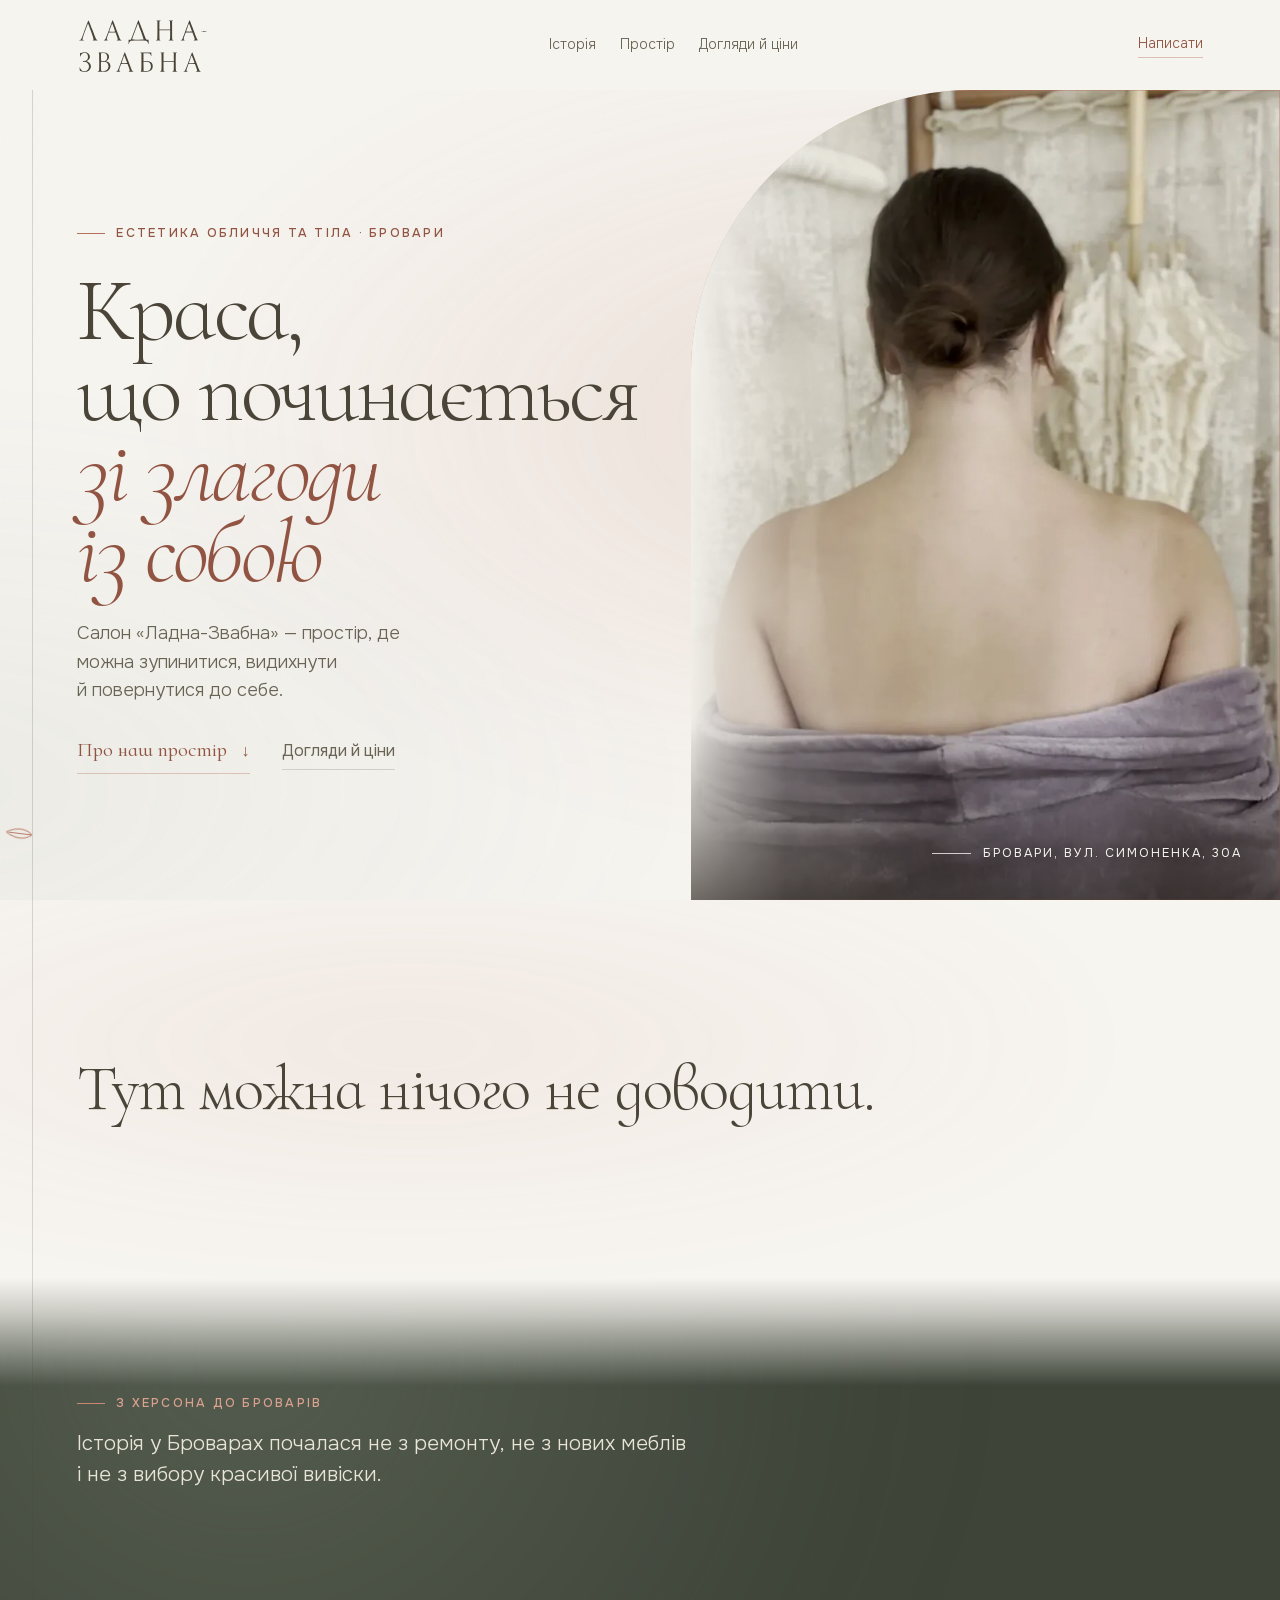
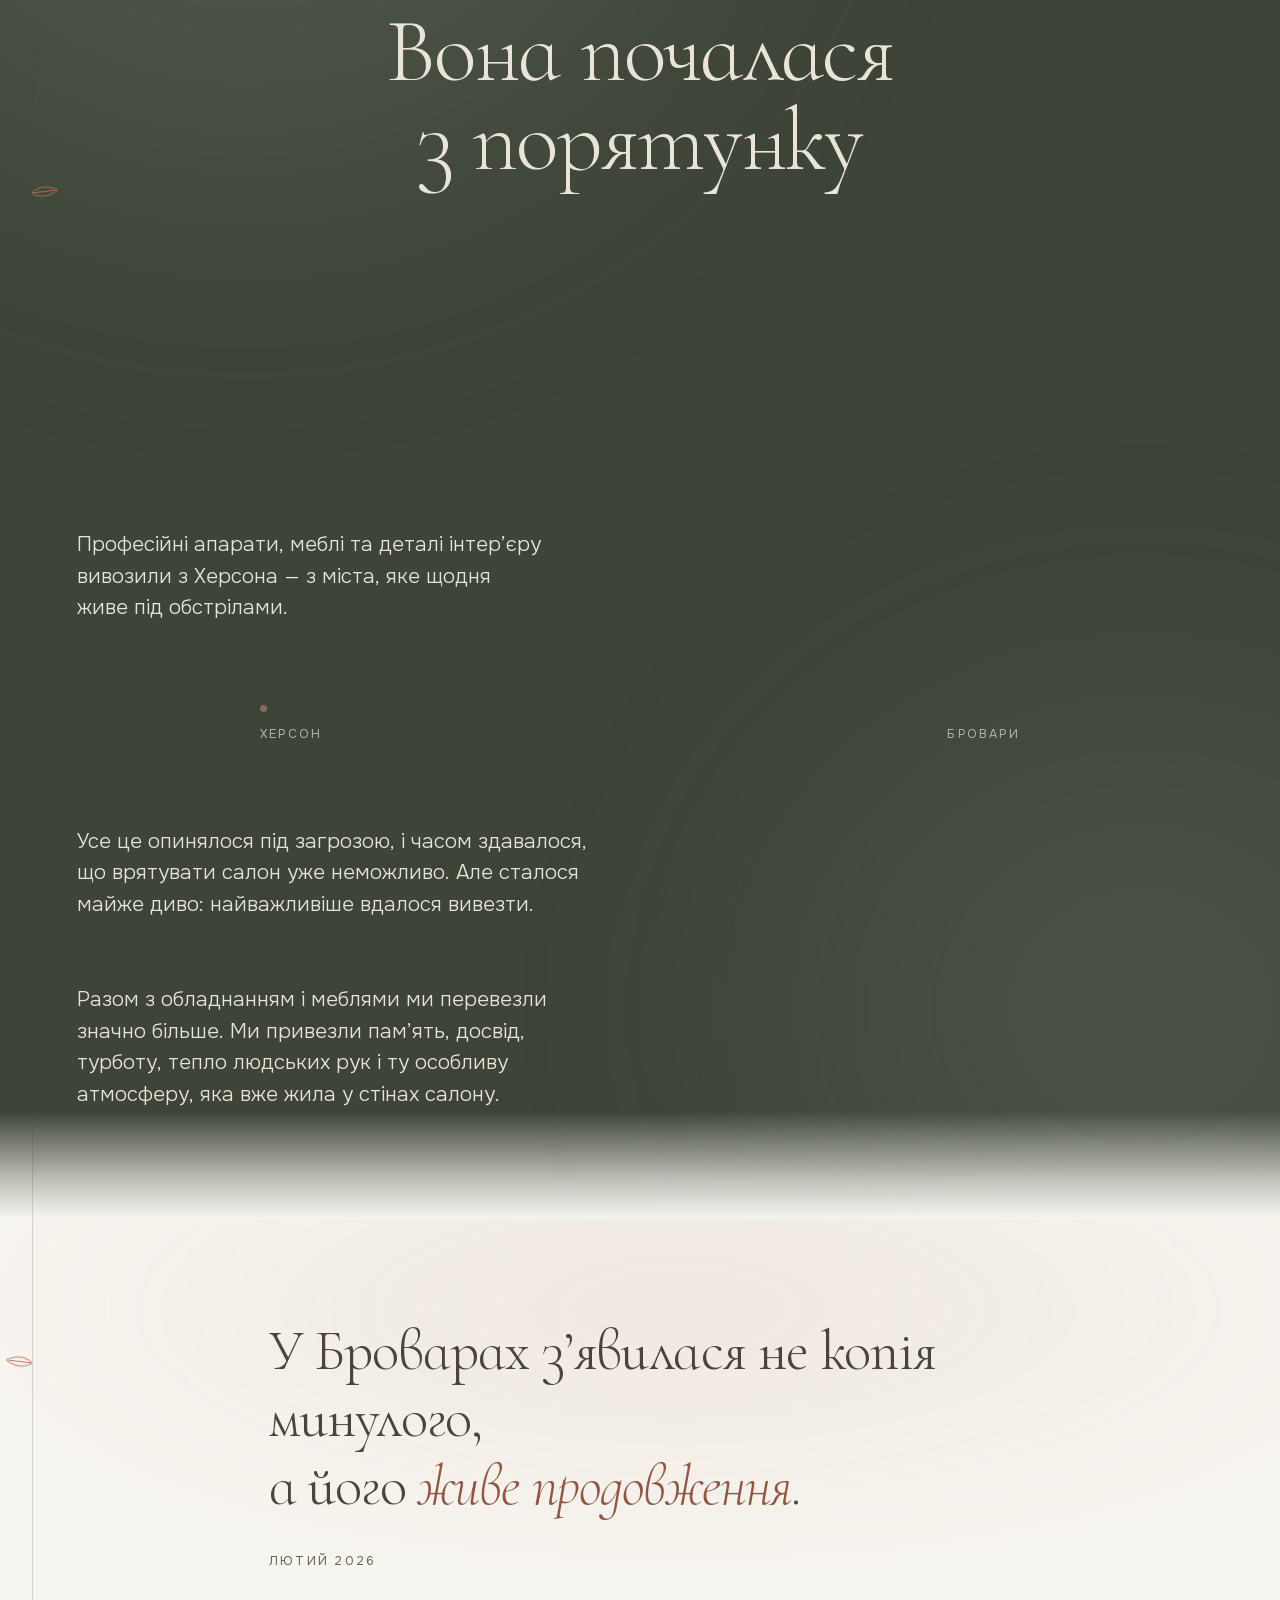
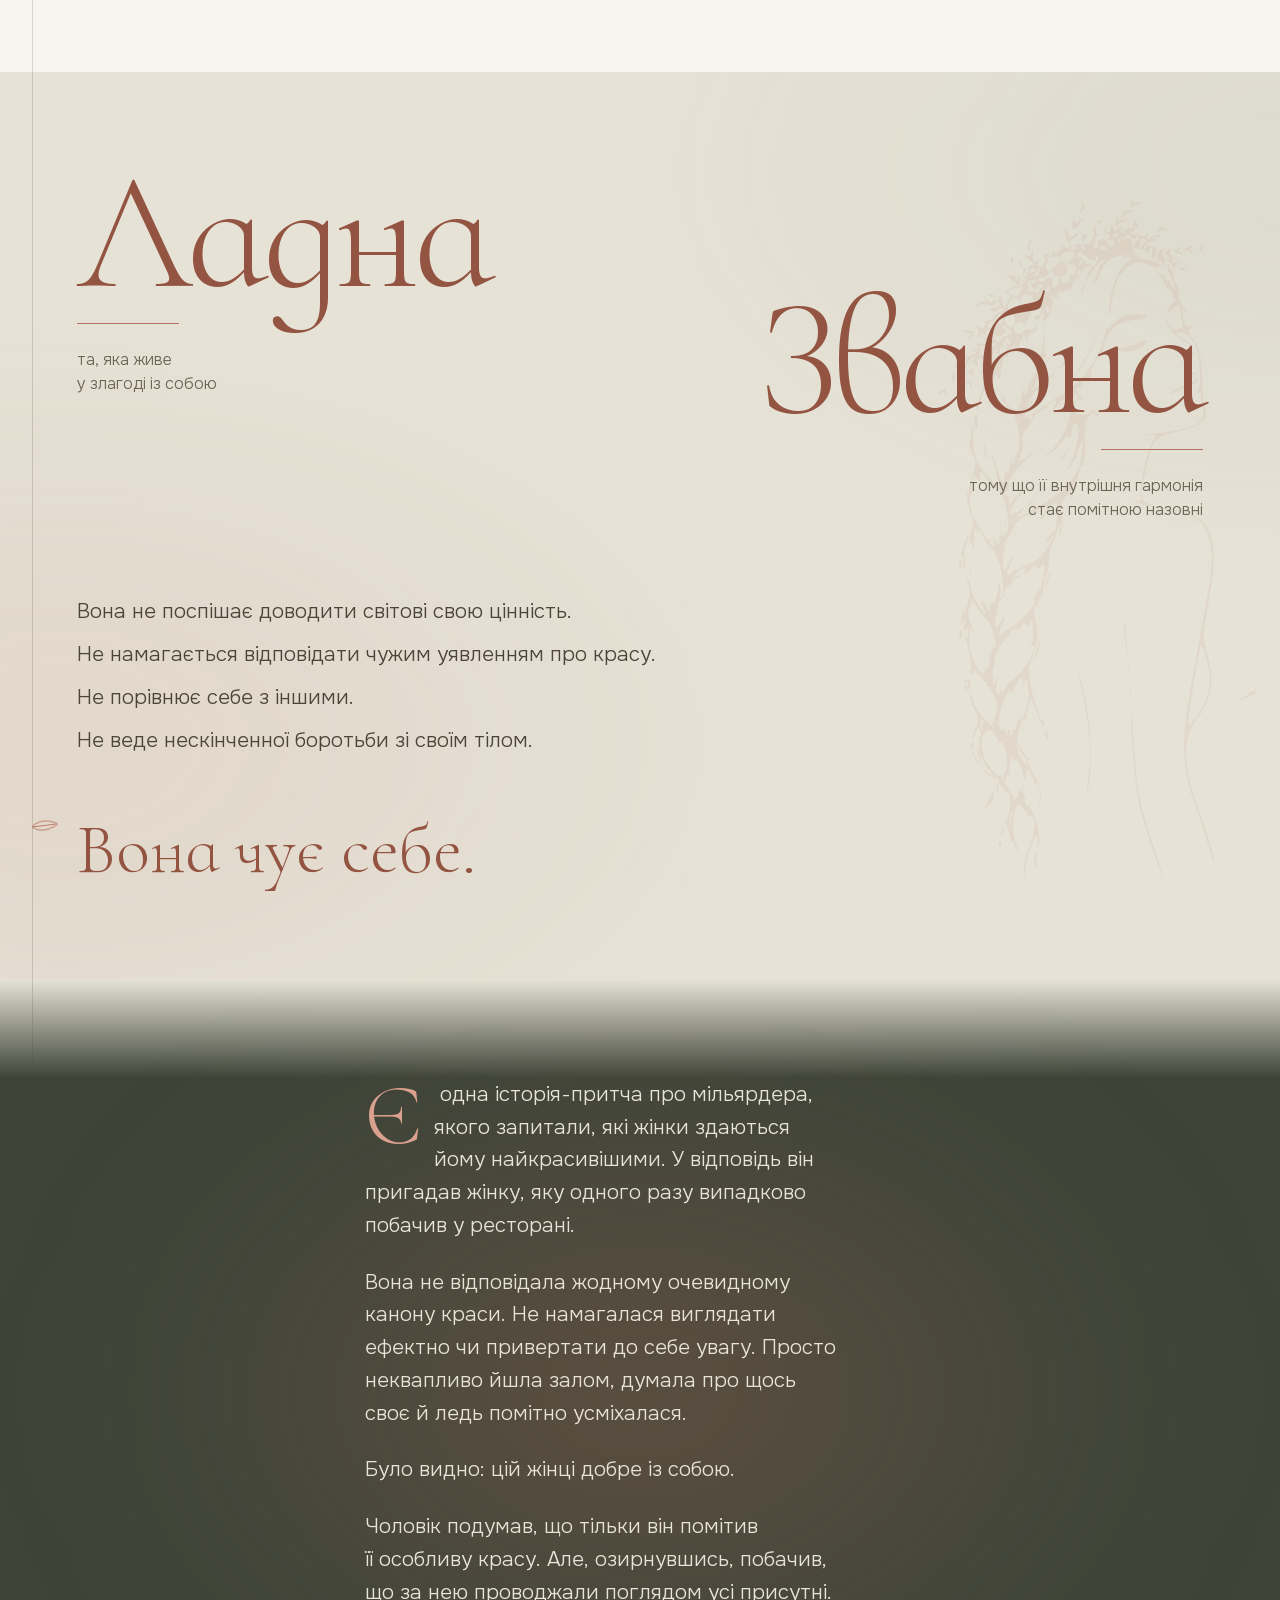
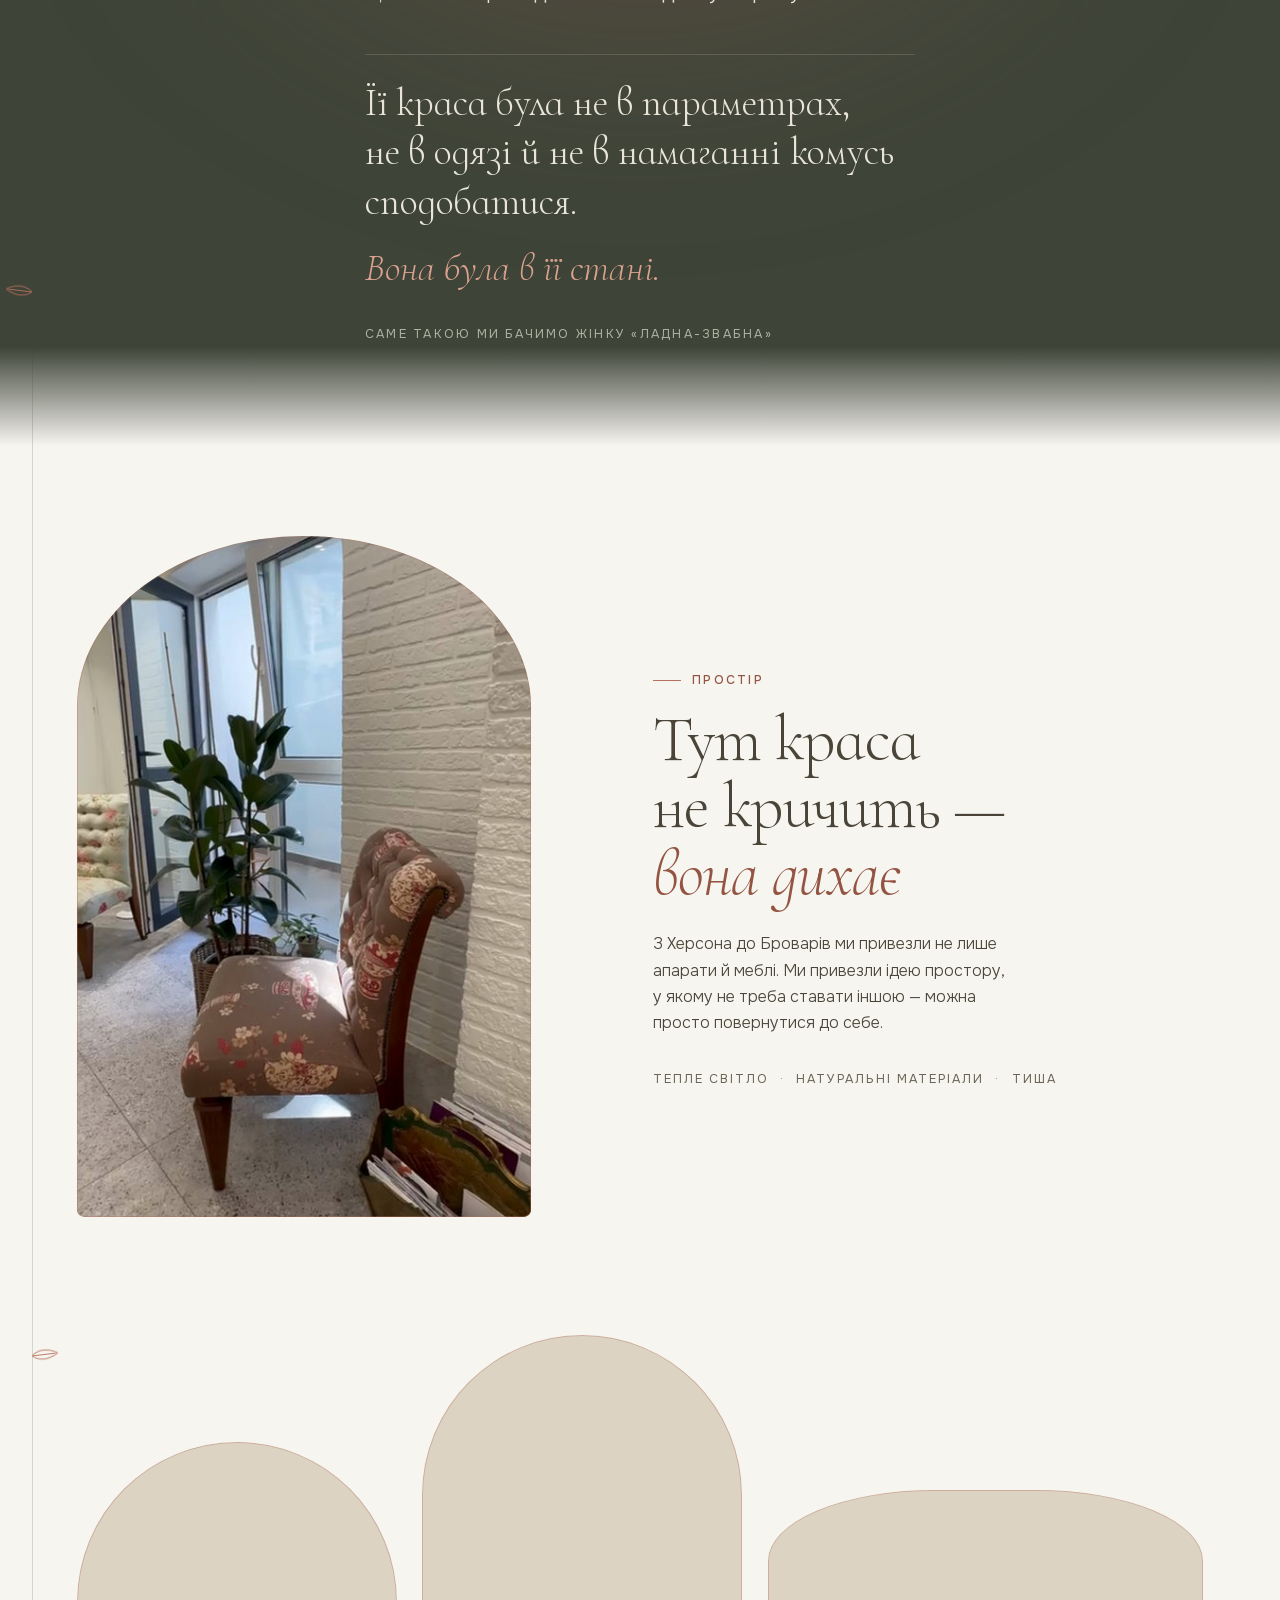
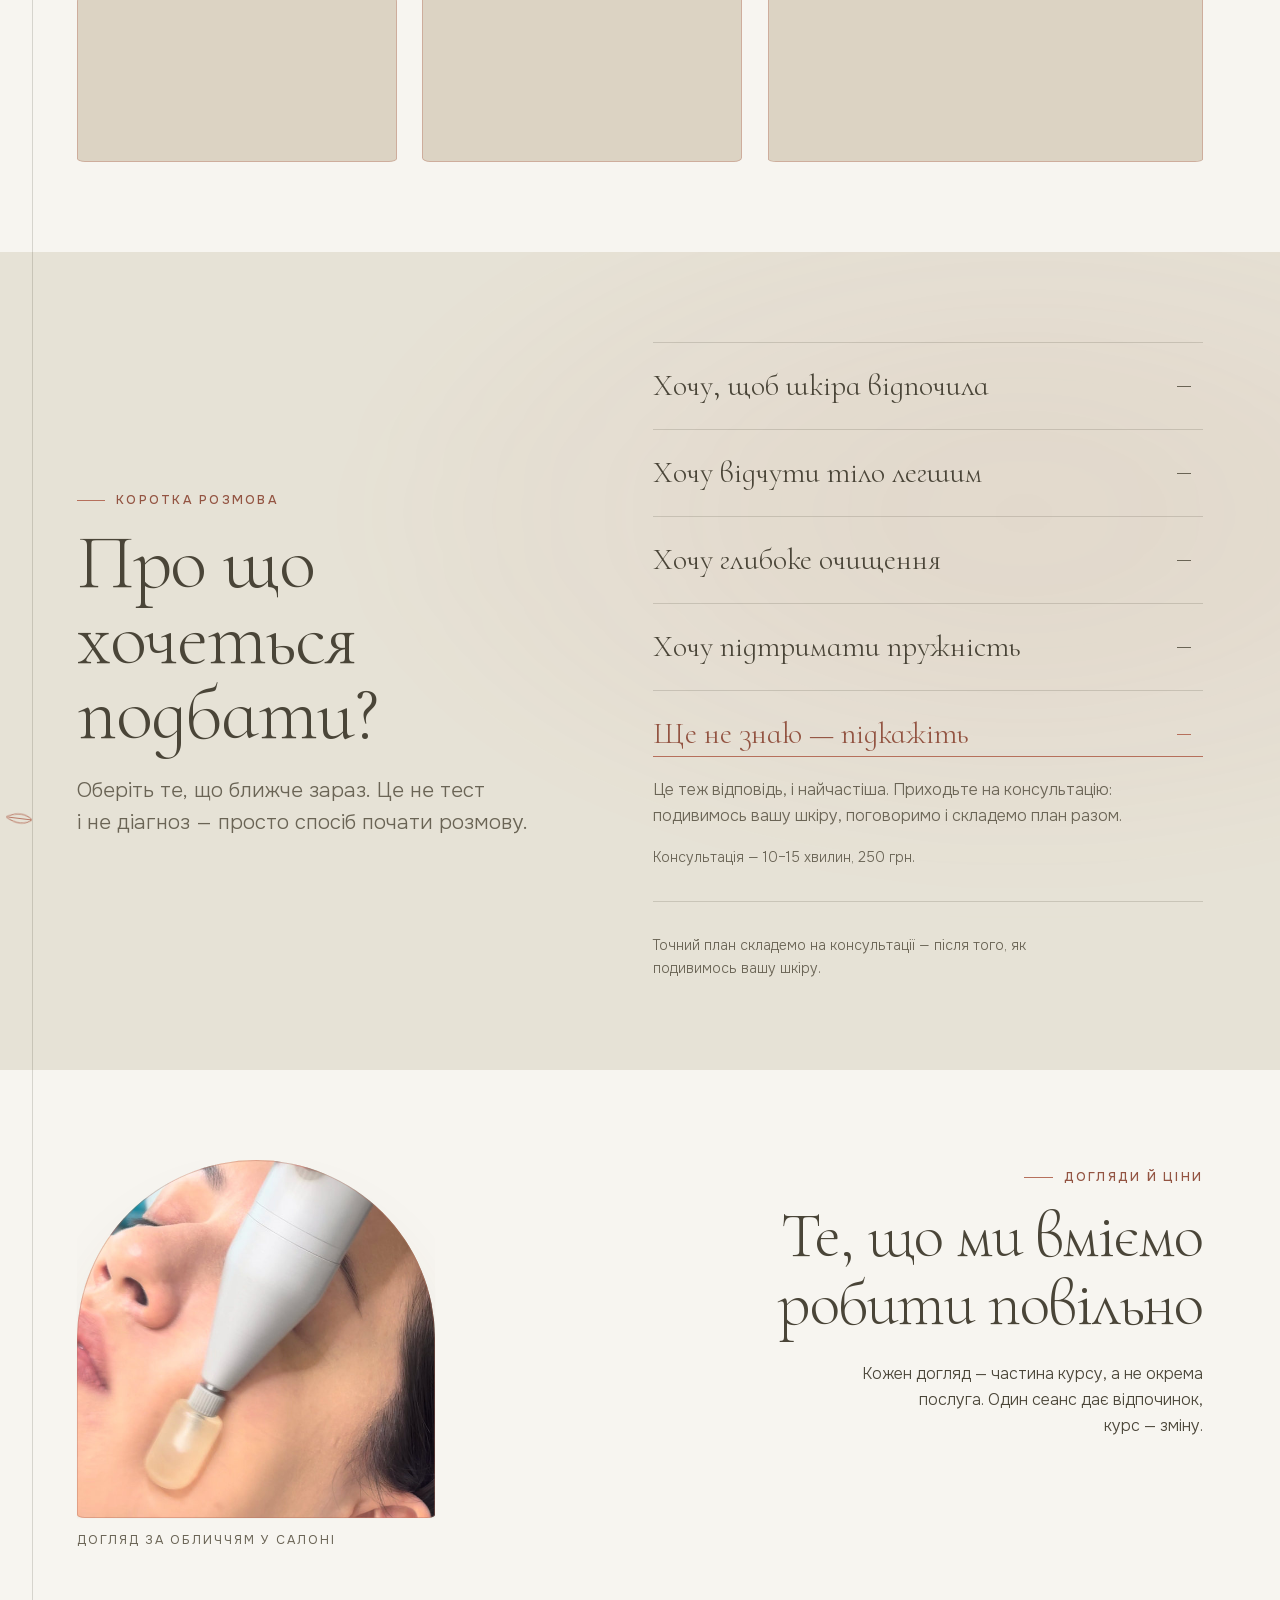
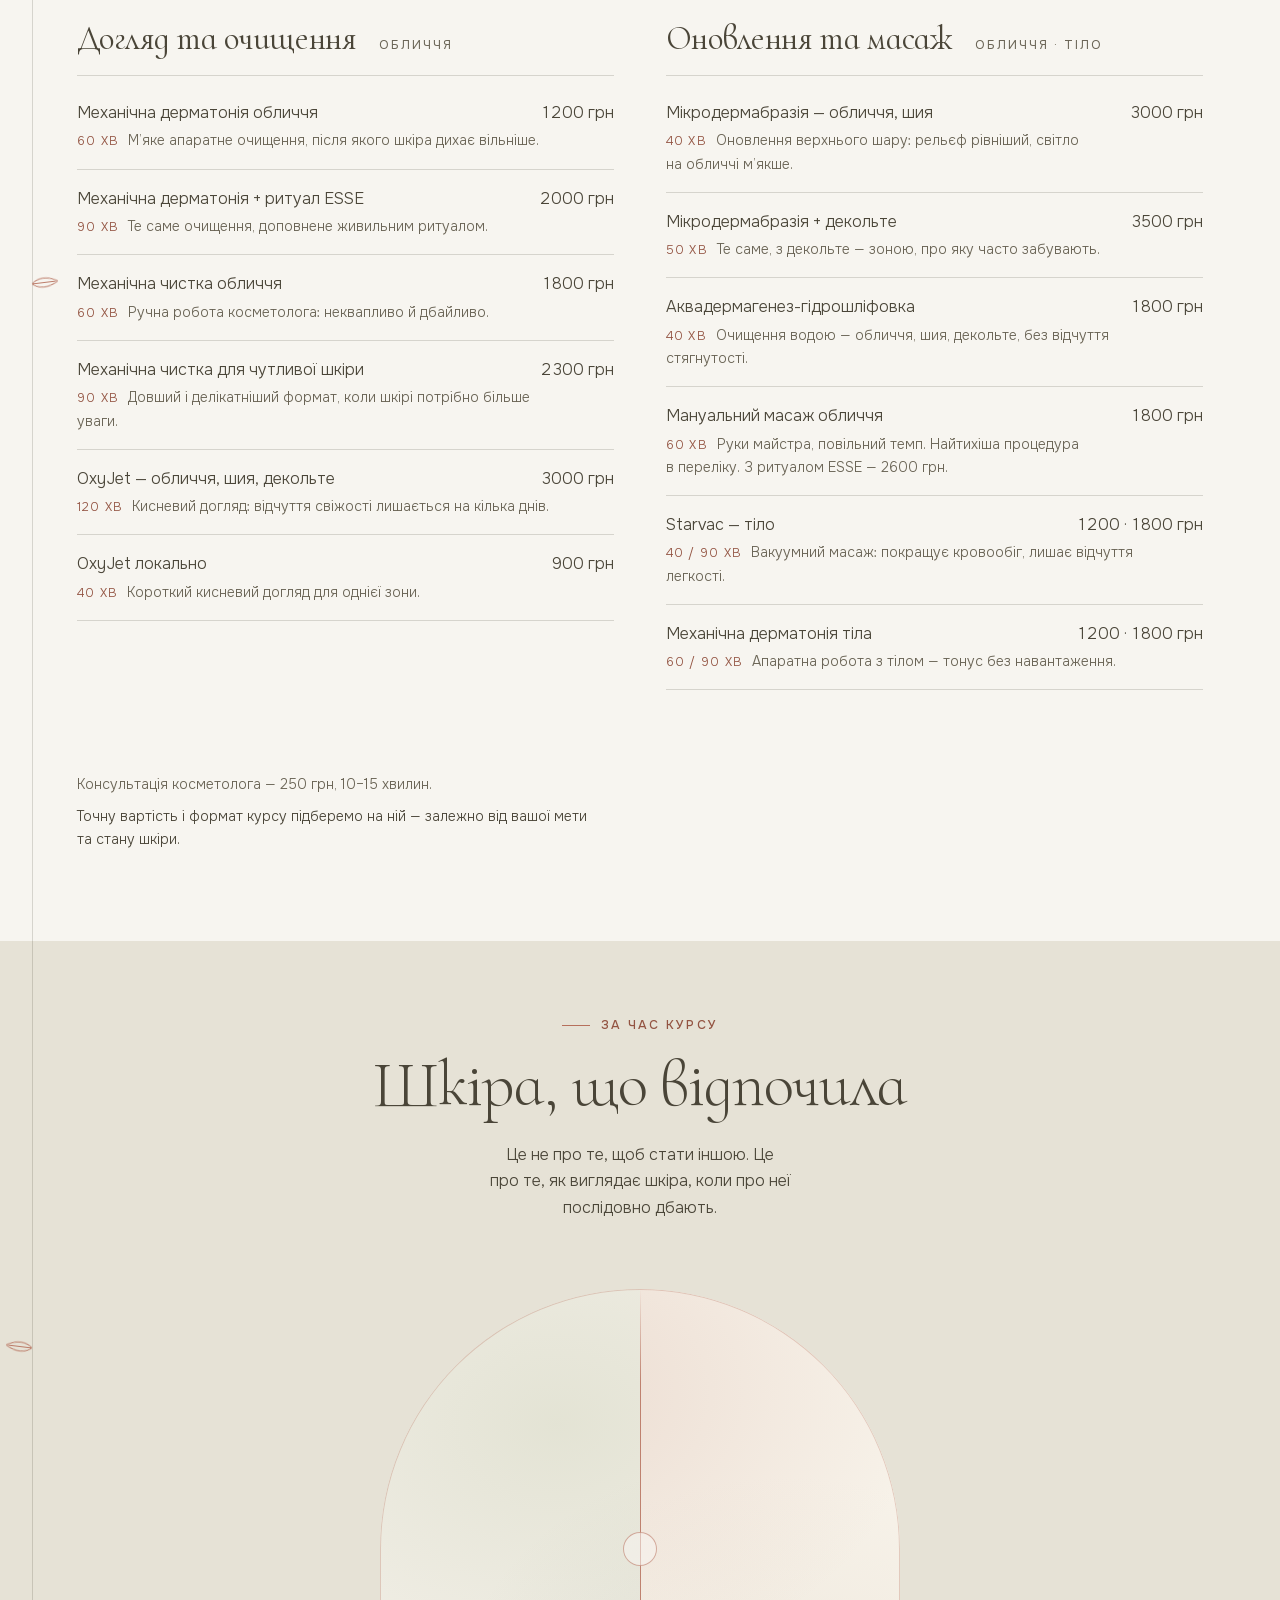
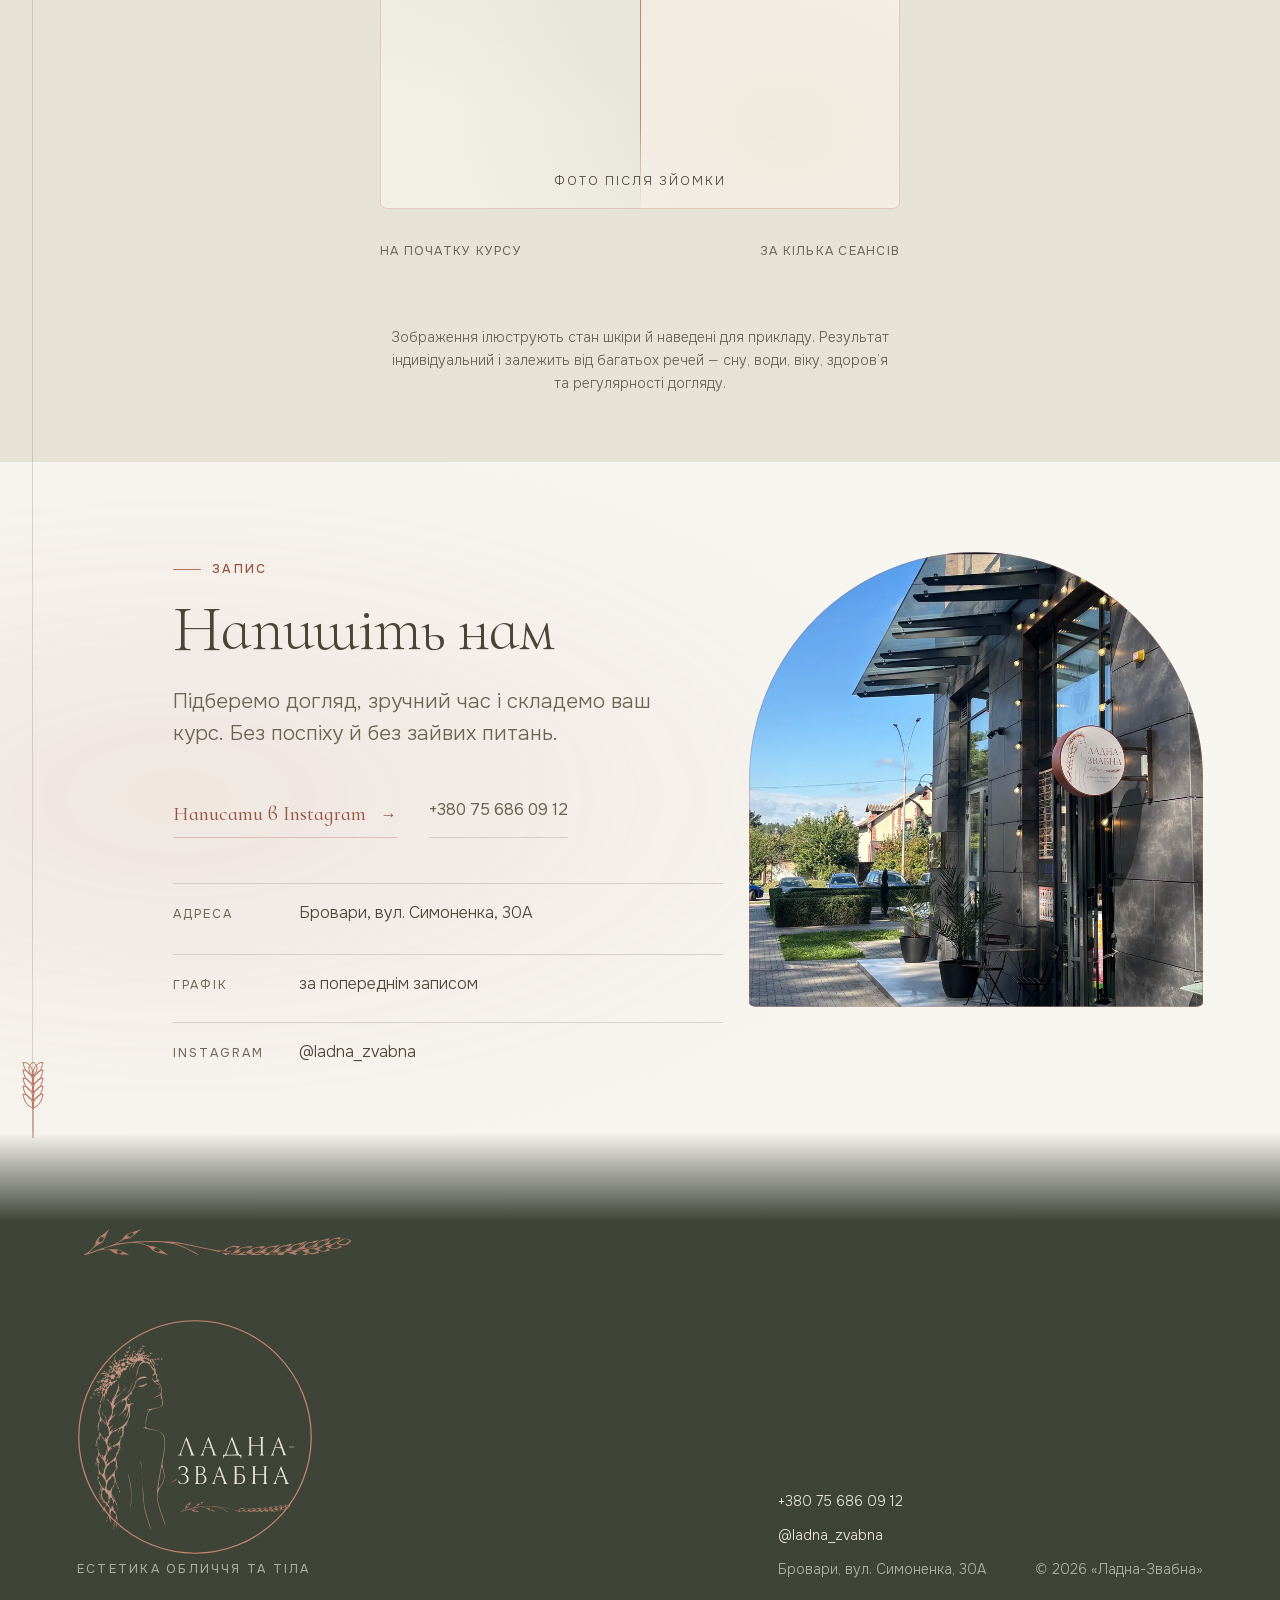
==== commit a4b7cebb: "Refresh salon imagery with client-provided media" ====
--- a/index.html
+++ b/index.html
@@ -44,12 +44,15 @@
 })();
 </script>
 
-<!-- Постер героя — це LCP-елемент. Без preload браузер знаходить його
-     аж після парсингу CSS і розбору <video>. -->
+<!-- Окреме кадрування для вузького екрана зберігає обличчя/силует у кадрі. -->
 <link rel="preload" as="image" type="image/webp" fetchpriority="high"
-      href="assets/img/interior/hero.webp"
-      imagesrcset="assets/img/interior/hero-520.webp 520w, assets/img/interior/hero.webp 720w"
-      imagesizes="(max-width: 1024px) 100vw, 46vw">
+      media="(orientation: portrait) and (max-width: 1024px)"
+      href="assets/img/interior/hero-ritual-mobile.webp">
+<link rel="preload" as="image" type="image/webp" fetchpriority="high"
+      media="(orientation: landscape), (min-width: 1025px)"
+      href="assets/img/interior/hero-ritual.webp"
+      imagesrcset="assets/img/interior/hero-ritual-520.webp 520w, assets/img/interior/hero-ritual.webp 900w"
+      imagesizes="46vw">
 <link rel="preload" href="assets/fonts/cormorant-infant-300.woff2" as="font" type="font/woff2" crossorigin>
 <link rel="preload" href="assets/fonts/onest-300.woff2" as="font" type="font/woff2" crossorigin>
 <!-- Зібраний CSS: чотири джерела в assets/css/ склеєні й стиснуті скриптом
@@ -157,21 +160,21 @@
       </div>
     </div>
 
-    <!-- Кадр показуємо в арці, а не тлом на весь екран.
-         Причина проста: джерело 720px, і розтягнуте на всю ширину воно
-         перетворюється на розмиту пляму. В арці воно йде майже піксель
-         у піксель — різко, з деталлю, з фактурою срібла й дерева.
-         Форма арки заразом дає екрану те, чого браку��о повноекранному
-         фону: контур і контраст. -->
+    <!-- Реальна сцена перед доглядом: кадр з наданого клієнткою відео.
+         Для телефона — окремий горизонтальний кроп, щоб голова лишалась у кадрі. -->
     <figure class="hero__frame">
       <div class="arch arch--framed arch-open">
         <picture>
+          <source media="(orientation: portrait) and (max-width: 1024px)"
+                  srcset="assets/img/interior/hero-ritual-mobile.webp" type="image/webp">
+          <source media="(orientation: portrait) and (max-width: 1024px)"
+                  srcset="assets/img/interior/hero-ritual-mobile.jpg">
           <source type="image/webp"
-                  srcset="assets/img/interior/hero-520.webp 520w, assets/img/interior/hero.webp 720w"
-                  sizes="(max-width: 1024px) 100vw, 46vw">
-          <img src="assets/img/interior/hero.jpg"
-               alt="Кава й запалена свічка на срібній таці, різьблений столик у салоні"
-               width="720" height="748" fetchpriority="high" decoding="async">
+                  srcset="assets/img/interior/hero-ritual-520.webp 520w, assets/img/interior/hero-ritual.webp 900w"
+                  sizes="46vw">
+          <img src="assets/img/interior/hero-ritual.jpg"
+               alt="Відвідувачка в халаті готується до догляду в салоні"
+               width="900" height="1100" fetchpriority="high" decoding="async">
         </picture>
       </div>
       <figcaption class="hero__cap">
@@ -349,12 +352,12 @@
   <div class="wrap grid">
 
     <div class="lane-media-l">
-      <div class="arch arch--wide arch--framed arch-open">
+      <div class="arch arch--tall arch--framed arch-open">
         <video muted playsinline loop preload="none"
-               width="720" height="450"
-               poster="assets/video/banquette-poster.jpg"
-               data-video="assets/video/banquette" data-slow="0.65"
-               aria-label="Позолочена канапа зі стьобаним текстилем"></video>
+               width="480" height="720"
+               poster="assets/video/interior-tour-poster.jpg"
+               data-video="assets/video/interior-tour" data-slow="0.7"
+               aria-label="Зона очікування салону: крісло, рослини й тепле світло"></video>
       </div>
     </div>
 
@@ -378,24 +381,24 @@
         <figure class="media">
           <div class="arch arch--soft arch--framed">
             <picture>
-            <source srcset="assets/img/details/d-terrazzo.webp" type="image/webp">
-            <img src="assets/img/details/d-terrazzo.jpg" alt="Квіткова оббивка крісла й підлога з тераццо" width="560" height="560" loading="lazy" decoding="async">
+            <source srcset="assets/img/interior/reception.webp" type="image/webp">
+            <img src="assets/img/interior/reception.jpg" alt="Крісло й комод у зоні очікування салону" width="640" height="640" loading="lazy" decoding="async">
           </picture>
           </div>
         </figure>
         <figure class="media">
           <div class="arch arch--framed">
             <picture>
-            <source srcset="assets/img/details/d-portrait.webp" type="image/webp">
-            <img src="assets/img/details/d-portrait.jpg" alt="Картина в позолоченій рамі на стіні салону" width="540" height="720" loading="lazy" decoding="async">
+            <source srcset="assets/img/interior/brand-wall.webp" type="image/webp">
+            <img src="assets/img/interior/brand-wall.jpg" alt="Розписаний вручну знак «Ладна-Звабна» на стіні салону" width="540" height="720" loading="lazy" decoding="async">
           </picture>
           </div>
         </figure>
         <figure class="media">
           <div class="arch arch--wide arch--framed">
             <picture>
-            <source srcset="assets/img/details/d-carved.webp" type="image/webp">
-            <img src="assets/img/details/d-carved.jpg" alt="Різьблений орнамент на білому комоді" width="640" height="400" loading="lazy" decoding="async">
+            <source srcset="assets/img/interior/welcome-tea.webp" type="image/webp">
+            <img src="assets/img/interior/welcome-tea.jpg" alt="Чашка теплого напою з печивом для гості салону" width="800" height="500" loading="lazy" decoding="async">
           </picture>
           </div>
         </figure>
@@ -502,12 +505,13 @@
 
     <figure class="care__aside">
       <div class="arch arch--soft arch--framed arch-open">
-        <picture>
-          <source srcset="assets/img/details/d-shelf.webp" type="image/webp">
-          <img src="assets/img/details/d-shelf.jpg" alt="Комод із флаконами, склом і зеленню" width="640" height="640" loading="lazy" decoding="async">
-        </picture>
-      </div>
-      <figcaption>засоби, з якими працюємо</figcaption>
+        <video muted playsinline loop preload="none"
+               width="640" height="640"
+               poster="assets/video/facial-care-poster.jpg"
+               data-video="assets/video/facial-care" data-slow="0.75"
+               aria-label="Апаратний догляд за обличчям у салоні"></video>
+      </div>
+      <figcaption>догляд за обличчям у салоні</figcaption>
     </figure>
 
     <div class="care__groups" id="price">
@@ -671,13 +675,12 @@
 
     <div class="lane-media-r">
       <div class="arch arch--soft arch--framed arch-open">
-        <!-- SHOT: фасад або вітальня салону.
-             Поки — живий кадр зі свічками: він запрошує, а вікно з рослиною ні. -->
-        <video muted playsinline loop preload="none"
-               width="720" height="600"
-               poster="assets/video/ritual-poster.jpg"
-               data-video="assets/video/ritual" data-slow="0.6"
-               aria-label="Свічки на срібній таці в теплому світлі"></video>
+        <picture>
+          <source srcset="assets/img/interior/entrance.webp" type="image/webp">
+          <img src="assets/img/interior/entrance.jpg"
+               alt="Вхід до салону «Ладна-Звабна» у Броварах із круглою вивіскою"
+               width="900" height="900" loading="lazy" decoding="async">
+        </picture>
       </div>
     </div>
 
--- a/assets/css/site.min.css
+++ b/assets/css/site.min.css
@@ -1 +1 @@
-@font-face{font-family:'Cormorant Infant';src:url('../fonts/cormorant-infant-300.woff2') format('woff2');font-weight:300;font-style:normal;font-display:swap}@font-face{font-family:'Cormorant Infant';src:url('../fonts/cormorant-infant-300-italic.woff2') format('woff2');font-weight:300;font-style:italic;font-display:swap}@font-face{font-family:'Cormorant Infant';src:url('../fonts/cormorant-infant-400.woff2') format('woff2');font-weight:400;font-style:normal;font-display:swap}@font-face{font-family:'Cormorant Infant';src:url('../fonts/cormorant-infant-400-italic.woff2') format('woff2');font-weight:400;font-style:italic;font-display:swap}@font-face{font-family:'Cormorant Infant';src:url('../fonts/cormorant-infant-500.woff2') format('woff2');font-weight:500;font-style:normal;font-display:swap}@font-face{font-family:'Cormorant Infant';src:url('../fonts/cormorant-infant-500-italic.woff2') format('woff2');font-weight:500;font-style:italic;font-display:swap}@font-face{font-family:Onest;src:url('../fonts/onest-300.woff2') format('woff2');font-weight:300;font-style:normal;font-display:swap}@font-face{font-family:Onest;src:url('../fonts/onest-400.woff2') format('woff2');font-weight:400;font-style:normal;font-display:swap}@font-face{font-family:Onest;src:url('../fonts/onest-500.woff2') format('woff2');font-weight:500;font-style:normal;font-display:swap}@font-face{font-family:'Cormorant Fallback';src:local('Georgia'),local('Times New Roman'),local('Times');size-adjust:97.1%;font-weight:300 500;font-style:normal}@font-face{font-family:'Cormorant Fallback';src:local('Georgia Italic'),local('Times New Roman Italic');size-adjust:97.1%;font-weight:300 500;font-style:italic}:root{--milk:#F7F5F0;--cream:#E6E2D6;--sand:#DCD3C3;--sage:#A9B48A;--olive:#7F8F76;--olive-deep:#3E4438;--copper:#B6705C;--copper-text:#935442;--copper-deep:#9C5A48;--ink:#4A4538;--ink-dim:#6A6455;--ink-faint:#A89F8B;--line:rgba(74,69,56,.19);--rgb-copper:182,112,92;--rgb-olive:127,143,118;--rgb-sage:169,180,138;--rgb-sand:220,211,195;--rgb-ink:74,69,56;--rgb-milk:247,245,240;--bg:var(--milk);--bg-soft:var(--cream);--fg:var(--ink);--fg-dim:var(--ink-dim);--accent:var(--copper-text);--accent-line:var(--copper);--rule:var(--line);--font-display:'Cormorant Infant','Cormorant Fallback',Georgia,'Times New Roman',serif;--font-text:'Onest','Segoe UI',system-ui,-apple-system,sans-serif;--fs-h1:clamp(2.6rem, 7.6vw, 8rem);--fs-h2:clamp(2.4rem, 5vw, 4.6rem);--fs-h3:clamp(1.5rem, 2.6vw, 2.2rem);--fs-lead:clamp(1.15rem, 1.6vw, 1.4rem);--fs-body:clamp(1rem, 1.15vw, 1.15rem);--fs-small:clamp(.875rem, 1vw, .95rem);--fs-mini:.78rem;--sp-2:.5rem;--sp-3:.75rem;--sp-4:1rem;--sp-6:1.5rem;--sp-8:2rem;--sp-12:3rem;--sp-16:4rem;--sp-24:6rem;--sp-section:clamp(72px, 10vh, 146px);--sp-breath:clamp(44px, 6.5vh, 88px);--gutter:clamp(16px, 2vw, 32px);--pad-x:clamp(20px, 6vw, 120px);--maxw:1440px;--hdr-h:90px;--measure:34ch;--e-out:cubic-bezier(.16, 1, .3, 1);--e-breath:cubic-bezier(.37, 0, .17, 1);--d-fast:900ms;--d-reveal:1200ms;--d-slow:1600ms;--stagger:110ms;--shift:14px;--breath:18s;--shadow-soft:0 40px 80px -30px rgba(90,78,58,.22);--shadow-lift:0 60px 120px -40px rgba(90,78,58,.28);--arch-foot:8px;--grain-opacity:.032}.on-dark{--bg:var(--olive-deep);--bg-soft:#454C3F;--fg:#E8E4D8;--fg-dim:#AFB3A2;--accent:#D9A18E;--accent-line:#C98873;--rule:rgba(232,228,216,.16);color:var(--fg);background:var(--bg)}*,::after,::before{box-sizing:border-box}*{margin:0}html{-webkit-text-size-adjust:100%;-webkit-font-smoothing:antialiased;-moz-osx-font-smoothing:grayscale;text-rendering:optimizeLegibility}body{min-height:100vh;background:var(--bg);color:var(--fg);font-family:var(--font-text);font-size:var(--fs-body);font-weight:300;line-height:1.65;overflow-x:hidden;overflow-wrap:break-word}canvas,img,picture,svg,video{display:block;max-width:100%}img,video{height:auto}button,input,select,textarea{font:inherit;color:inherit}button{background:0 0;border:0;padding:0;cursor:pointer}ol,ul{list-style:none;padding:0}a{color:inherit;text-decoration:none}svg{fill:currentColor}h1,h2,h3,h4{font-family:var(--font-display);font-weight:300;text-wrap:balance;hyphens:none}h1{font-size:var(--fs-h1);line-height:.95;letter-spacing:-.02em}h2{font-size:var(--fs-h2);line-height:1.05;letter-spacing:-.015em}h3{font-size:var(--fs-h3);line-height:1.2;font-weight:400;letter-spacing:-.01em}p{text-wrap:pretty;hyphens:none}p+p{margin-top:var(--sp-4)}em,i{font-style:italic}b,strong{font-weight:500}.measure{max-width:var(--measure)}.measure--wide{max-width:46ch}.measure--tight{max-width:26ch}.lead{font-size:var(--fs-lead);line-height:1.55;color:var(--fg-dim);max-width:38ch}.mini{display:inline-flex;align-items:center;gap:.9em;font-size:var(--fs-mini);font-weight:500;letter-spacing:.18em;text-transform:uppercase;color:var(--accent);line-height:1.4}.mini::before{content:'';width:clamp(18px,2.2vw,34px);height:1px;background:var(--accent-line);flex:0 0 auto}.book__info dt,.care__aside figcaption,.care__gm,.cmp__labels,.compare__side figcaption,.facts,.foot .mini,.hero__cap,.parable__sign,.path__labels,.story__date{color:var(--fg-dim);font-weight:400}.foot .mini::before,.parable__sign::before,.story__date::before{display:none}.say{font-family:var(--font-display);font-size:clamp(1.6rem,3.2vw,2.8rem);font-style:italic;font-weight:300;line-height:1.25;color:var(--accent);max-width:22ch}.dropcap::first-letter{font-family:var(--font-display);font-size:4.2em;line-height:.78;font-weight:300;color:var(--accent);float:left;padding:.06em .14em 0 0}.hang-quote{margin-left:-.42em}.hang-dash{margin-left:-.55em}.tnum{font-variant-numeric:tabular-nums}.onum{font-variant-numeric:oldstyle-nums}.link{position:relative;display:inline-block;padding-bottom:.22em;color:var(--fg);transition:color var(--d-fast) var(--e-out)}.link::after{content:'';position:absolute;left:0;bottom:0;width:100%;height:1px;background:linear-gradient(90deg,#c98873,var(--accent-line) 45%,var(--copper-deep));transform:scaleX(var(--u,1));transform-origin:left;transition:transform var(--d-fast) var(--e-out)}.link:hover{color:var(--accent)}.link--grow{--u:0}.link--grow:hover{--u:1}.act{display:inline-flex;align-items:baseline;gap:.7em;font-size:var(--fs-lead);font-family:var(--font-display);font-weight:400;color:var(--accent);padding-bottom:.3em;border-bottom:1px solid rgba(var(--rgb-copper),.35);transition:border-color var(--d-fast) var(--e-out),gap var(--d-fast) var(--e-out)}.act:hover{border-color:var(--copper);gap:1.1em}.act .arrow{font-size:.8em;transition:transform var(--d-fast) var(--e-out)}.act:hover .arrow{transform:translateX(3px)}.act--quiet{font-family:var(--font-text);font-size:var(--fs-body);color:var(--fg-dim);border-color:var(--rule)}.act--quiet:hover{color:var(--fg);border-color:var(--fg-dim)}@media (max-width:834px){.act,.foot a,.hdr__act,.hdr__menu,.hdr__nav a,.link,.menu__nav a{position:relative}.act::before,.foot a::before,.hdr__act::before,.hdr__menu::before,.hdr__nav a::before,.link::before,.menu__nav a::before{content:'';position:absolute;left:0;right:0;top:50%;height:max(100%,44px);transform:translateY(-50%)}}[id]{scroll-margin-top:calc(var(--hdr-h) + var(--sp-6))}:focus{outline:0}:focus-visible{outline:2px solid var(--copper);outline-offset:4px;border-radius:2px}::selection{background:var(--copper-deep);color:var(--milk)}.skip{position:absolute;left:var(--pad-x);top:-100px;z-index:9999;background:var(--milk);color:var(--ink);padding:.8em 1.4em;border:1px solid var(--copper);transition:top .2s var(--e-out)}.skip:focus{top:16px}.sr-only{position:absolute;width:1px;height:1px;padding:0;margin:-1px;overflow:hidden;clip:rect(0,0,0,0);white-space:nowrap;border:0}.rule{height:1px;background:var(--rule);border:0}.mark{display:block;background-color:currentColor;-webkit-mask-repeat:no-repeat;mask-repeat:no-repeat;-webkit-mask-position:center;mask-position:center;-webkit-mask-size:contain;mask-size:contain}.lz-sprite{position:absolute;width:0;height:0;overflow:hidden}.lz-ico{display:block;width:100%;height:auto;fill:currentColor}.lz-ico--word{aspect-ratio:540/232}.lz-ico--divider{aspect-ratio:550/100}.lz-ico--ear,.lz-ico--leaf{height:100%;fill:none;stroke:currentColor;stroke-width:1;stroke-linejoin:round;stroke-linecap:round;vector-effect:non-scaling-stroke}.mark--figure{-webkit-mask-image:url('../svg/figure.svg');mask-image:url('../svg/figure.svg');aspect-ratio:227/507}.rule-mark{width:clamp(180px,26vw,360px);color:var(--accent-line);opacity:.85}.wrap{width:100%;max-width:var(--maxw);margin-inline:auto;padding-inline:var(--pad-x)}.grid{display:grid;grid-template-columns:repeat(12,1fr);column-gap:var(--gutter);row-gap:var(--sp-8)}.lane-left{grid-column:2/span 6}.lane-right{grid-column:7/span 5}.lane-center{grid-column:4/span 6}.lane-inset{grid-column:3/span 8}.lane-wide{grid-column:2/span 10}.lane-full{grid-column:1/-1}.lane-media-l{grid-column:1/span 5}.lane-media-r{grid-column:8/span 5}.lane-media-c{grid-column:4/span 6}@media (max-width:900px){.lane-center,.lane-inset,.lane-left,.lane-right,.lane-wide{grid-column:1/-1}.lane-media-c,.lane-media-l,.lane-media-r{grid-column:1/-1;max-width:min(100%,440px)}.lane-media-r{justify-self:end}.lane-media-c{justify-self:center}}.section{position:relative;padding-block:var(--sp-section);isolation:isolate;overflow:clip}.section--tight{padding-block:var(--sp-breath)}.section--tall{padding-block:calc(var(--sp-section) * 1.35)}.section--pause{padding-block:var(--sp-breath);min-height:min(42vh,380px);display:grid;place-items:center}.section--soft{background:var(--bg-soft)}.section--coda{padding-block:var(--sp-breath)}.stack>*+*{margin-top:var(--sp-6)}.stack-lg>*+*{margin-top:var(--sp-12)}.stack-xl>*+*{margin-top:var(--sp-24)}.arch{position:relative;overflow:hidden;aspect-ratio:3/4;border-radius:50% 50% var(--arch-foot) var(--arch-foot)/37.5% 37.5% 1% 1%;background:var(--sand)}.arch--tall{aspect-ratio:2/3;border-radius:50% 50% var(--arch-foot) var(--arch-foot)/25% 25% 1% 1%}.arch--soft{aspect-ratio:1/1;border-radius:50% 50% var(--arch-foot) var(--arch-foot)/50% 50% 1% 1%}.arch--wide{aspect-ratio:16/10;border-radius:38% 38% var(--arch-foot) var(--arch-foot)/26% 26% 1% 1%}.arch--round{aspect-ratio:1/1;border-radius:50%}.arch>img,.arch>picture,.arch>picture>img,.arch>video{width:100%;height:100%;object-fit:cover}.arch>video{background:var(--sand)}.arch--framed::after{content:'';position:absolute;inset:0;border-radius:inherit;border:1px solid rgba(var(--rgb-copper),.38);pointer-events:none}.ph{position:relative;background:radial-gradient(120% 90% at 30% 20%,rgba(var(--rgb-copper),.13),transparent 62%),radial-gradient(100% 80% at 78% 84%,rgba(var(--rgb-sage),.15),transparent 60%),var(--milk)}.ph::after{content:'';position:absolute;inset:0;border-radius:inherit;border:1px solid rgba(var(--rgb-copper),.3);pointer-events:none}.ph__note{position:absolute;left:0;right:0;bottom:1.4em;text-align:center;font-size:var(--fs-mini);letter-spacing:.16em;text-transform:uppercase;color:var(--fg)}.media{position:relative}.media figcaption{margin-top:var(--sp-3);font-size:var(--fs-small);color:var(--fg-dim);max-width:30ch}.scatter{display:grid;grid-template-columns:repeat(10,1fr);gap:var(--gutter);align-items:end}.scatter>:first-child{grid-column:span 3}.scatter>:nth-child(2){grid-column:span 3;margin-top:var(--sp-8)}.scatter>:nth-child(3){grid-column:span 4;margin-top:calc(var(--sp-6) * -1)}.stalk{position:absolute;left:calc(var(--pad-x) * .42);top:0;bottom:0;width:1px;pointer-events:none;z-index:1}.stalk__stem{position:absolute;left:0;top:0;width:1px;height:100%;background:var(--rule)}.stalk__stem::before{content:'';position:absolute;left:0;top:0;width:100%;height:calc(var(--thread,1) * 100%);background:linear-gradient(180deg,rgba(var(--rgb-copper),0) 0,rgba(var(--rgb-copper),.55) 7%,rgba(var(--rgb-copper),.55) 93%,rgba(var(--rgb-copper),.1) 100%)}.stalk__leaf{--side:1;position:absolute;top:var(--at);left:0;width:26px;height:13px;transform-origin:0 50%;transform:translateY(-50%) scaleX(calc(var(--side) * .04)) rotate(-7deg);opacity:0;transition:transform 1s var(--e-out),opacity .8s var(--e-out);color:var(--accent-line)}.stalk__leaf:nth-child(2n){--side:-1}.stalk__leaf.is-out{opacity:.9;transform:translateY(-50%) scaleX(var(--side)) rotate(-7deg)}.stalk__ear{position:absolute;left:50%;bottom:-6px;width:34px;height:76px;transform:translateX(-50%) scaleY(.06);transform-origin:50% 100%;opacity:0;transition:transform 1.2s var(--e-out),opacity .9s var(--e-out);color:var(--accent-line)}.stalk__ear.is-out{opacity:1;transform:translateX(-50%) scaleY(1);animation:lz-breathe 12s var(--e-breath) 1.4s infinite}@media (max-width:900px){.stalk{left:22px}.stalk__leaf{width:18px;height:9px}.stalk__ear{width:24px;height:54px}}@media (max-width:520px){.scatter{grid-template-columns:repeat(2,1fr)}.scatter>*{grid-column:span 1!important;margin-top:0!important}.scatter>:nth-child(3){grid-column:span 2!important}.stalk{left:14px}.stalk__leaf{display:none}}main{position:relative}.flow-row{display:flex;flex-wrap:wrap;gap:var(--sp-6);align-items:center}.flow-col{display:flex;flex-direction:column;gap:var(--sp-4)}.pull-up{margin-top:calc(var(--sp-16) * -1)}.hdr{position:sticky;top:0;z-index:60;background:var(--milk);transition:transform .7s var(--e-out),opacity .7s var(--e-out)}.hdr--away{transform:translateY(-100%);opacity:0;pointer-events:none}.hdr__in{display:flex;align-items:center;gap:var(--sp-8);height:var(--hdr-h)}.hdr__logo{display:block;flex:0 0 auto}.hdr__word{width:132px;color:var(--ink)}.hdr__nav{display:flex;gap:var(--sp-6);margin-inline:auto;font-size:var(--fs-small);color:var(--fg-dim)}.hdr__nav a{padding-block:.4em;transition:color var(--d-fast) var(--e-out)}.hdr__nav a:hover{color:var(--accent)}.hdr__act{font-size:var(--fs-small);color:var(--accent);padding-bottom:.2em;border-bottom:1px solid rgba(var(--rgb-copper),.4);transition:border-color var(--d-fast) var(--e-out)}.hdr__act:hover{border-color:var(--copper)}@media (max-width:768px){.hdr__nav{display:none}.hdr__in{justify-content:space-between;gap:var(--sp-4)}.hdr__word{width:104px}:root{--hdr-h:77px}}.loader__mark{width:min(280px,50vw);color:var(--accent-line)}.loader__word{width:min(220px,42vw);color:var(--ink);opacity:.9}.hero{position:relative;min-height:calc(100svh - var(--hdr-h));display:flex;align-items:center;padding-block:clamp(16px,3.2vh,64px);overflow:clip;isolation:isolate}.hero__in{width:100%}.hero__frame{position:absolute;top:0;right:0;bottom:0;width:min(46vw,860px);margin:0;z-index:1;border-radius:clamp(160px,22vw,340px) 0 0;overflow:hidden}.hero__frame .arch{width:100%;height:100%;aspect-ratio:auto;border-radius:0;box-shadow:none}.hero__frame img,.hero__frame picture{width:100%;height:100%;object-fit:cover;object-position:52% 46%}.hero__frame::after{content:'';position:absolute;inset:0;background:linear-gradient(90deg,rgba(247,245,240,.92) 0,rgba(247,245,240,.28) 16%,rgba(247,245,240,0) 42%);pointer-events:none}.hero__text{grid-column:1/span 6;position:relative;z-index:2}.hero__text>.mini{margin-bottom:clamp(6px,1.4vh,16px)}.hero__title{margin-block:clamp(8px,1.8vh,24px) clamp(12px,2.8vh,32px);font-size:min(clamp(3rem, 7vw, 8rem), 15vh);line-height:.9;letter-spacing:-.03em}.hero__title em{font-style:italic;color:var(--accent);display:inline-block}.hero .lead{margin-bottom:clamp(14px,3.2vh,40px);max-width:32ch;font-size:clamp(15px, 2.9vh, 1.15rem)}.hero__acts{display:flex;flex-wrap:wrap;gap:clamp(18px,4vw,32px);align-items:baseline}.hero__frame::before{content:'';position:absolute;left:0;right:0;bottom:0;height:clamp(120px,22%,220px);z-index:2;pointer-events:none;background:linear-gradient(0deg,rgba(38,32,25,.62) 0,rgba(38,32,25,.28) 46%,rgba(38,32,25,0) 100%)}.hero__cap{position:absolute;right:clamp(20px,3vw,44px);bottom:clamp(20px,4vh,44px);z-index:3;display:flex;align-items:center;gap:var(--sp-3);font-size:var(--fs-mini);letter-spacing:.16em;text-transform:uppercase;color:var(--milk);text-shadow:0 1px 10px rgba(28,23,18,.7)}.hero__cap-line{width:clamp(24px,3vw,44px);height:1px;background:var(--milk);flex:0 0 auto;opacity:.8}@media (orientation:portrait) and (max-width:1024px){.hero{padding-block:0 clamp(12px,2.4vh,36px);align-items:stretch}.hero__in{display:flex;flex-direction:column;height:calc(100svh - var(--hdr-h) - clamp(12px,2.4vh,36px))}.hero__frame{order:-1;flex:1 1 auto;display:flex;flex-direction:column;position:relative;width:auto;inset:auto;margin-inline:calc(var(--pad-x) * -1);min-height:0;overflow:visible;border-radius:0}.hero__frame .arch{flex:1 1 auto;min-height:clamp(110px,16vh,220px);max-height:min(42vh,320px);border-radius:0 0 clamp(80px,20vw,180px);overflow:hidden}.hero__frame::after,.hero__frame::before{display:none}.hero__text{flex:0 0 auto;padding-top:clamp(12px,2.4vh,28px)}.hero__cap{position:static;flex:0 0 auto;margin-top:clamp(8px,1.4vh,16px);margin-inline:var(--pad-x);color:var(--fg-dim);text-shadow:none}@media (max-width:420px){.hero__cap{font-size:11px;letter-spacing:.09em;gap:var(--sp-2)}.hero__cap-line{width:18px}}@media (max-width:390px){.hero__acts{gap:var(--sp-6)}.hero__acts .act{font-size:1rem}.hero__acts .act--quiet{font-size:.92rem}}.hero__cap-line{background:var(--accent-line);opacity:1}.hero__title{font-size:min(clamp(2.2rem, 9.4vw, 4.4rem), 11vh)}.hero__text>.mini{display:none}}@media (orientation:landscape) and (max-height:620px){.hero{min-height:0;padding-block:clamp(12px,3vh,28px)}.hero__title{font-size:min(clamp(1.9rem, 5vw, 8rem), 16vh)}.hero .lead{font-size:clamp(14px, 2.6vh, 1rem);margin-bottom:clamp(10px,2.4vh,22px)}.hero__text>.mini{display:none}.hero__cap{bottom:clamp(8px,2.6vh,20px)}.hero__frame{width:min(42vw,560px)}}.pause__line{font-family:var(--font-display);font-weight:300;font-size:clamp(1.9rem, 5vw, 4rem);line-height:1.15;letter-spacing:-.015em;text-align:center;max-width:18ch;margin-inline:auto}.story{position:relative;padding-block:calc(var(--sp-section) * 1.2);overflow:clip;isolation:isolate;--scene:1;--scene-c:182,112,92}.story::after,.story::before{content:'';position:absolute;left:0;right:0;height:calc(var(--sp-section) * 1.2);pointer-events:none;z-index:3}.story::before{top:0;background:linear-gradient(180deg,var(--milk) 0,rgba(247,245,240,.72) 34%,rgba(247,245,240,0) 100%)}.story::after{bottom:0;background:linear-gradient(0deg,var(--milk) 0,rgba(247,245,240,.72) 34%,rgba(247,245,240,0) 100%)}.story__light{position:absolute;inset:-20%;z-index:-1;pointer-events:none;filter:blur(90px);background:radial-gradient(ellipse 52% 40% at 28% calc(18% + var(--scene) * 46%),rgba(var(--scene-c),.4),transparent 68%),radial-gradient(ellipse 46% 34% at 78% calc(76% - var(--scene) * 40%),rgba(140,152,136,.2),transparent 64%)}.story__beat+.story__beat{margin-top:clamp(42px,7vh,102px)}.story .measure{font-size:var(--fs-lead);line-height:1.55;max-width:38ch}.story__hold{min-height:min(64vh,620px);margin-top:clamp(42px,7vh,102px)}.story__beat--hold{position:sticky;top:26vh;text-align:center;padding-block:clamp(24px,6vh,80px);margin-top:0!important}@media (max-width:768px){.story__hold{min-height:74vh}.story__beat--hold{top:22vh}}.story__intro{font-size:var(--fs-lead);line-height:1.5;margin-top:var(--sp-4)}.story__h{font-size:clamp(2.6rem, 7vw, 6rem);line-height:1;max-width:none}.story__beat--path{padding-block:clamp(8px,2vh,26px)}.path{display:flex;align-items:center;gap:var(--sp-3);max-width:760px;margin-inline:auto}.path__line{flex:1;height:1px;background:linear-gradient(90deg,rgba(201,136,115,.25),rgba(201,136,115,.85) 50%,rgba(201,136,115,.25));transform-origin:left;transform:scaleX(var(--path,1))}.path__dot--to{opacity:calc(var(--path, 1) * var(--path, 1))}.path__dot{width:7px;height:7px;border-radius:50%;background:var(--accent-line);flex:0 0 auto}.path__dot--from{opacity:.55}.path__labels{display:flex;justify-content:space-between;max-width:760px;margin:var(--sp-3) auto 0;font-size:var(--fs-mini);letter-spacing:.18em;text-transform:uppercase;color:var(--fg-dim)}.story__out{padding-block:calc(var(--sp-section) * 1.1)}.story__final{font-family:var(--font-display);font-weight:300;font-size:clamp(1.8rem, 4.4vw, 3.6rem);line-height:1.2;letter-spacing:-.015em}.story__final em{font-style:italic;color:var(--accent)}.story__date{margin-top:var(--sp-8)}.meaning__mark{position:absolute;right:calc(var(--pad-x) * .3);top:50%;width:clamp(190px,26vw,430px);transform:translateY(-50%);translate:0 var(--par,0px);color:var(--copper);opacity:.085;pointer-events:none;z-index:0}.meaning .wrap{position:relative;z-index:1}@media (max-width:640px){.meaning__mark{width:min(56vw,260px);opacity:.06}}.pair{display:grid;grid-template-columns:1fr 1fr;gap:var(--gutter);align-items:start}.pair__col--l{justify-self:start;text-align:left}.pair__col--r{justify-self:end;text-align:right;margin-top:clamp(40px,14vh,150px)}.pair__word{font-family:var(--font-display);font-weight:300;font-size:clamp(3.4rem, 13vw, 11rem);line-height:.86;letter-spacing:-.035em;color:var(--accent)}.pair__word::after{content:'';display:block;width:clamp(60px,8vw,130px);height:1px;margin-top:clamp(16px,2vh,28px);background:var(--accent-line)}.pair__col--r .pair__word::after{margin-left:auto}.pair__def{margin-top:var(--sp-6);font-size:var(--fs-body);color:var(--fg-dim);line-height:1.5}.verse{margin-top:clamp(48px,8vh,112px);max-width:52ch;font-size:var(--fs-lead);line-height:1.7}.verse p+p{margin-top:var(--sp-2)}.verse__turn{margin-top:clamp(38px,6vh,78px);font-family:var(--font-display);font-size:clamp(2rem, 5.5vw, 4.4rem);font-weight:300;line-height:1.1;color:var(--accent)}@media (max-width:768px){.pair{grid-template-columns:1fr;gap:var(--sp-12)}.pair__col--r{justify-self:start;text-align:left;margin-top:0}}.parable{position:relative;overflow:clip;isolation:isolate;padding-block:calc(var(--sp-section) * 1.1)}.parable::after,.parable::before{content:'';position:absolute;left:0;right:0;height:calc(var(--sp-section) * 1.1);pointer-events:none;z-index:3}.parable::before{top:0;background:linear-gradient(180deg,#e6e2d6,rgba(230,226,214,0))}.parable::after{bottom:0;background:linear-gradient(0deg,var(--milk),rgba(247,245,240,0))}.parable__light{position:absolute;inset:-20%;z-index:-1;pointer-events:none;filter:blur(100px);background:radial-gradient(ellipse 44% 34% at 50% 42%,rgba(var(--rgb-copper),.3),transparent 68%)}.parable .measure+.measure{margin-top:var(--sp-6)}.parable .measure{font-size:var(--fs-lead);line-height:1.6}.parable__end{margin-top:clamp(34px,5vh,66px);padding-top:var(--sp-6);border-top:1px solid var(--rule);font-family:var(--font-display);font-size:clamp(1.5rem, 3vw, 2.4rem);line-height:1.3}.parable__end em{font-style:italic;color:var(--accent)}.parable__end p+p{margin-top:var(--sp-4)}.parable__sign{margin-top:var(--sp-8)}.space .lane-media-l,.space__text{align-self:center}.space__text h2{margin-block:var(--sp-4) var(--sp-6)}.space__text h2 em{font-style:italic;color:var(--accent)}.space__scatter{margin-top:clamp(40px,6vh,88px)}.facts{display:flex;flex-wrap:wrap;gap:.4em 0;margin-top:var(--sp-8);font-size:var(--fs-mini);letter-spacing:.16em;text-transform:uppercase;color:var(--fg-dim)}.facts li{min-width:0}.facts li::after{content:'·';margin-inline:.9em;color:var(--accent-line)}.facts li:last-child::after{content:none}.consult h2{margin-block:var(--sp-4) var(--sp-6);font-size:clamp(2.6rem, 6vw, 5.2rem);line-height:.98}.consult .lane-left{grid-column:1/span 5;grid-row:1;align-self:center}.quiz{grid-column:7/-1;grid-row:1;margin-top:0;max-width:none}@media (max-width:900px){.consult .lane-left{grid-column:1/-1;grid-row:auto}.quiz{grid-column:1/-1;grid-row:auto;margin-top:var(--sp-8)}}.quiz__item{border-top:1px solid var(--rule)}.quiz__item:last-of-type{border-bottom:1px solid var(--rule)}.quiz__item summary{position:relative;display:block;padding:var(--sp-6) 2.4em var(--sp-6) 0;font-family:var(--font-display);font-size:clamp(1.3rem, 2.4vw, 1.9rem);font-weight:300;line-height:1.25;cursor:pointer;transition:color var(--d-fast) var(--e-out)}.quiz__item summary::-webkit-details-marker{display:none}.quiz__item summary::marker{content:''}.quiz__item summary::before{content:'';position:absolute;left:0;bottom:calc(var(--sp-6) - 4px);width:100%;height:1px;background:var(--accent-line);transform:scaleX(0);transform-origin:left;transition:transform var(--d-reveal) var(--e-out)}.quiz__item summary:hover::before,.quiz__item[open] summary::before{transform:scaleX(1)}.quiz__item[open] summary{color:var(--accent)}.quiz__item summary::after{content:'';position:absolute;right:.4em;top:50%;width:14px;height:1px;background:var(--fg-dim);transition:transform var(--d-fast) var(--e-out),background var(--d-fast) var(--e-out)}.quiz__item[open] summary::after{background:var(--accent-line);transform:rotate(180deg)}.quiz__body{padding:0 0 var(--sp-8);max-width:46ch;color:var(--fg-dim);will-change:height}.quiz__list{margin-top:var(--sp-4)}.quiz__list li{position:relative;padding-left:1.4em;color:var(--fg)}.quiz__list li+li{margin-top:var(--sp-2)}.quiz__list li::before{content:'';position:absolute;left:0;top:.72em;width:8px;height:1px;background:var(--accent-line)}.quiz__note{margin-top:var(--sp-4);font-size:var(--fs-small)}.quiz__after{margin-top:var(--sp-8);font-size:var(--fs-small);color:var(--fg-dim);max-width:46ch}.care h2{margin-block:var(--sp-4) var(--sp-6)}.care__head{text-align:right;grid-column:6/-1;grid-row:1}.care__head .measure{margin-left:auto}.care__aside{grid-column:1/span 4;grid-row:1;align-self:end;margin-top:0}.care__aside .arch{box-shadow:var(--shadow-soft)}.care__aside figcaption{margin-top:var(--sp-3);font-size:var(--fs-mini);letter-spacing:.16em;text-transform:uppercase;color:var(--fg-dim)}.care__groups{grid-column:1/-1;margin-top:clamp(26px,4vh,58px);display:grid;grid-template-columns:1fr 1fr;gap:clamp(36px,4vw,78px)}@media (max-width:900px){.care__head{text-align:left;grid-column:1/-1;grid-row:auto}.care__head .measure{margin-left:0}.care__aside{grid-column:1/-1;grid-row:auto;max-width:340px;align-self:start}.care__groups{grid-column:1/-1;margin-top:var(--sp-8)}}.care__group{min-width:0}.care__gh{display:flex;flex-wrap:wrap;align-items:baseline;gap:.7em;padding-bottom:var(--sp-4);border-bottom:1px solid var(--rule)}.care__gm{font-family:var(--font-text);font-size:var(--fs-mini);font-weight:400;letter-spacing:.16em;text-transform:uppercase;color:var(--fg-dim)}.care__list{margin-top:var(--sp-2)}.care__row{display:grid;grid-template-columns:1fr auto;gap:.2em var(--sp-6);padding-block:var(--sp-4);border-bottom:1px solid var(--rule);transition:opacity var(--d-fast) var(--e-out)}.care__name{font-size:var(--fs-body);grid-column:1;grid-row:1;overflow-wrap:anywhere;min-width:0}.care__row>*{min-width:0}.care__cost{grid-column:2;grid-row:1;min-width:0;font-weight:300;white-space:nowrap;text-align:right;font-variant-numeric:tabular-nums}.care__desc{grid-column:1/-1;grid-row:2;font-size:var(--fs-small);color:var(--fg-dim);max-width:48ch}.care__time{margin-right:.7em;font-size:var(--fs-mini);letter-spacing:.1em;text-transform:uppercase;color:var(--accent);white-space:nowrap}.care__foot{grid-column:1/-1;margin-top:var(--sp-8);font-size:var(--fs-small);color:var(--fg-dim);max-width:56ch}.care__foot span{display:block;margin-top:var(--sp-2);color:var(--fg)}@media (max-width:340px){.care__row{grid-template-columns:1fr}.care__row>*{min-width:0}.care__cost{grid-column:1;grid-row:2;text-align:left;margin-top:.15em;white-space:normal}.care__desc{grid-row:3}}@media (hover:hover) and (pointer:fine){.care__list:hover .care__row{opacity:.42}.care__list .care__row:hover{opacity:1}}@media (max-width:900px){.care__groups{grid-template-columns:1fr;gap:var(--sp-16)}}.compare{padding-block:clamp(56px,7.5vh,100px)}.compare h2{margin-block:var(--sp-4) var(--sp-6)}.compare__head{text-align:center}.compare__head .measure{margin-inline:auto}.compare__pair{margin-top:clamp(30px,4vh,58px);display:grid;grid-template-columns:1fr 1fr;gap:clamp(20px,4vw,64px)}.compare__side figcaption{margin-top:var(--sp-4);font-size:var(--fs-mini);letter-spacing:.16em;text-transform:uppercase;color:var(--fg-dim)}.compare__note{margin-top:var(--sp-8);text-align:center;font-size:var(--fs-small);color:var(--fg-dim)}.book{padding-bottom:clamp(60px,7vh,96px)}.book__text{align-self:center}.book__text h2{margin-block:var(--sp-4) var(--sp-6)}.book__acts{display:flex;flex-wrap:wrap;gap:var(--sp-8);margin-top:var(--sp-12)}.book__info{margin-top:clamp(34px,5vh,66px);display:grid;gap:var(--sp-6)}.book__info>div{display:grid;grid-template-columns:110px 1fr;gap:var(--sp-4);align-items:baseline;padding-top:var(--sp-4);border-top:1px solid var(--rule)}.book__info dt{font-size:var(--fs-mini);letter-spacing:.16em;text-transform:uppercase;color:var(--fg-dim)}.book__info dd{font-size:var(--fs-body)}@media (max-width:560px){.book__info>div{grid-template-columns:1fr;gap:var(--sp-2)}}.foot{padding-block:clamp(56px,8vh,100px) var(--sp-12);position:relative;overflow:clip}.foot::before{content:'';position:absolute;top:0;left:0;right:0;height:clamp(80px,10vh,130px);background:linear-gradient(180deg,var(--milk),rgba(247,245,240,0));pointer-events:none}.foot__rule{width:clamp(160px,22vw,300px);color:var(--accent-line);opacity:.85;margin-bottom:var(--sp-16)}.foot__grid{display:grid;grid-template-columns:1fr auto auto;gap:var(--sp-12);align-items:end}.seal{position:relative;width:clamp(184px,25vw,236px);aspect-ratio:1;margin-bottom:var(--sp-5)}.seal__ring{position:absolute;inset:0;width:100%;height:100%;fill:none;stroke:var(--accent-line);stroke-width:1;vector-effect:non-scaling-stroke}.seal__figure{position:absolute;left:7%;top:16%;height:68%;width:auto;aspect-ratio:227/507;color:var(--accent);opacity:.85}.seal__text{position:absolute;left:44%;right:9%;top:50%;display:flex;flex-direction:column;align-items:center;gap:.45em}.seal__word{width:100%;color:var(--fg)}.seal__rule{width:76%;color:var(--accent-line);opacity:.9}.foot__tag{color:var(--fg-dim)}.foot__contacts{display:flex;flex-direction:column;gap:var(--sp-2);font-style:normal;font-size:var(--fs-small);color:var(--fg-dim)}.foot__copy{font-size:var(--fs-small);color:var(--fg-dim)}@media (max-width:768px){.foot__grid{grid-template-columns:1fr;gap:var(--sp-8);align-items:start}}.quiz__item:not([open]) .quiz__body{height:0!important;padding-bottom:0!important;opacity:0!important}.compare__pair--live{display:block;width:min(520px,100%);margin-inline:auto}.cmp{--split:50%;position:relative;aspect-ratio:1/1;touch-action:none;cursor:ew-resize}.cmp__layer{position:absolute;inset:0}.cmp__layer .arch{width:100%;height:100%;aspect-ratio:auto}.cmp__layer--before{clip-path:inset(0 calc(100% - var(--split)) 0 0)}.cmp__handle{position:absolute;top:0;bottom:0;left:var(--split);width:1px;margin-left:-.5px;background:linear-gradient(180deg,rgba(var(--rgb-copper),0),rgba(var(--rgb-copper),.85) 18%,rgba(var(--rgb-copper),.85) 82%,rgba(var(--rgb-copper),0));pointer-events:none}.cmp__handle::after{content:'';position:absolute;top:50%;left:50%;width:34px;height:34px;transform:translate(-50%,-50%);border:1px solid rgba(var(--rgb-copper),.55);border-radius:50%;background:rgba(var(--rgb-milk),.55)}.cmp__range{position:absolute;left:0;bottom:0;width:100%;height:100%;margin:0;padding:0;background:0 0;opacity:0;cursor:ew-resize}.cmp.is-focused{outline:2px solid var(--copper);outline-offset:6px;border-radius:4px}.cmp__labels{display:flex;justify-content:space-between;gap:var(--sp-4);margin-top:var(--sp-8);font-size:var(--fs-mini);letter-spacing:.1em;text-transform:uppercase;color:var(--fg-dim)}.cmp__labels span{max-width:48%;min-width:0;overflow-wrap:anywhere}.cmp__labels span:last-child{text-align:right}.ph--cool{background:radial-gradient(120% 90% at 34% 26%,rgba(var(--rgb-sage),.2),transparent 62%),radial-gradient(100% 80% at 74% 80%,rgba(var(--rgb-olive),.14),transparent 60%),#f2efe7}.ph--warm{background:radial-gradient(120% 90% at 30% 20%,rgba(var(--rgb-copper),.17),transparent 62%),radial-gradient(100% 80% at 78% 84%,rgba(var(--rgb-sand),.3),transparent 60%),#f7f2e9}.hdr__menu{display:none;font-size:var(--fs-small);color:var(--fg-dim);padding:.4em 0 .4em .6em;transition:color var(--d-fast) var(--e-out)}.hdr__menu:hover{color:var(--accent)}.menu{position:fixed;inset:0;z-index:70;background:var(--milk);padding:calc(clamp(72px,15vh,136px) + env(safe-area-inset-top,0px)) calc(var(--pad-x) + env(safe-area-inset-right,0px)) calc(clamp(20px,5vh,64px) + env(safe-area-inset-bottom,0px)) calc(var(--pad-x) + env(safe-area-inset-left,0px));display:flex;flex-direction:column;justify-content:space-between;gap:clamp(16px,4vh,48px);opacity:0;transition:opacity 420ms var(--e-out);overflow-y:auto;overscroll-behavior:contain}.menu.is-open{opacity:1}html.menu-open .hdr{transform:none;opacity:1}html.menu-open .hdr__in{position:relative;z-index:90}.menu[hidden]{display:none}.menu__nav{display:flex;flex-direction:column;gap:clamp(2px,1.2vh,16px)}.menu__nav a{font-family:var(--font-display);font-size:clamp(1.4rem, min(8vw, 4.4vh), 2.6rem);font-weight:300;line-height:1.15;padding-block:.12em}.menu__foot{display:flex;flex-direction:column;gap:var(--sp-2);margin-top:0;font-size:var(--fs-small);color:var(--fg-dim)}@media (max-height:420px){.menu__foot{flex-direction:row;flex-wrap:wrap;gap:var(--sp-2) var(--sp-6)}}@media (max-width:768px){.hdr__menu{display:block}.hdr__act{display:none}}.callbar{position:fixed;left:0;right:0;bottom:0;z-index:55;display:none;gap:1px;background:var(--rule);border-top:1px solid var(--rule);padding-bottom:env(safe-area-inset-bottom,0);padding-left:env(safe-area-inset-left,0);padding-right:env(safe-area-inset-right,0);transform:translateY(101%);transition:transform 620ms var(--e-out)}.callbar.is-up{transform:translateY(0)}.callbar__a{flex:1;padding:1.05em .8em;text-align:center;font-size:var(--fs-small);background:var(--milk);color:var(--accent)}.callbar__a--quiet{color:var(--fg-dim)}@media (max-width:768px){.callbar{display:flex}.foot{padding-bottom:calc(var(--sp-12) + 3.6em + env(safe-area-inset-bottom,0px))}}html.menu-open .callbar{transform:translateY(101%)}.grain{position:fixed;inset:0;z-index:9998;pointer-events:none;opacity:var(--grain-opacity);mix-blend-mode:multiply;background-image:url("data:image/svg+xml,%3Csvg xmlns='http://www.w3.org/2000/svg' width='180' height='180'%3E%3Cfilter id='n'%3E%3CfeTurbulence type='fractalNoise' baseFrequency='.82' numOctaves='3' stitchTiles='stitch'/%3E%3CfeColorMatrix type='saturate' values='0'/%3E%3C/filter%3E%3Crect width='100%25' height='100%25' filter='url(%23n)'/%3E%3C/svg%3E");background-size:180px 180px}.reveal{opacity:0;filter:blur(8px);transform:translate3d(0,var(--shift),0) scale(1.015);transition:opacity var(--d-reveal) var(--e-out),filter var(--d-reveal) var(--e-out),transform var(--d-reveal) var(--e-out);transition-delay:var(--delay, 0ms);will-change:opacity,filter,transform}.reveal.is-in{opacity:1;filter:blur(0);transform:translate3d(0,0,0) scale(1)}.reveal.is-done{will-change:auto}.arch-open.is-skip,.draw.is-skip,.reveal.is-skip,.words.is-skip .w{transition:none!important}.reveal--from-left{transform:translate3d(calc(var(--shift) * -1),0,0) scale(1.015)}.reveal--from-right{transform:translate3d(var(--shift),0,0) scale(1.015)}.reveal--still{transform:scale(1.015)}.stagger>:first-child{--delay:0ms}.stagger>:nth-child(2){--delay:110ms}.stagger>:nth-child(3){--delay:220ms}.stagger>:nth-child(4){--delay:330ms}.stagger>:nth-child(5){--delay:440ms}.stagger>:nth-child(6){--delay:550ms}.stagger>:nth-child(7){--delay:660ms}.stagger>:nth-child(8){--delay:770ms}.words{display:inline}.words .w{display:inline-block;opacity:0;filter:blur(6px);transform:translate3d(0,8px,0);transition:opacity var(--d-slow) var(--e-out),filter var(--d-slow) var(--e-out),transform var(--d-slow) var(--e-out);transition-delay:var(--wd, 0ms)}.words.is-in .w{opacity:1;filter:blur(0);transform:none}.glow{position:absolute;inset:-25%;z-index:-1;pointer-events:none;filter:blur(80px);opacity:.9;background:radial-gradient(ellipse 58% 46% at var(--gx,30%) var(--gy,34%),rgba(var(--gc,var(--rgb-copper)),var(--ga,.11)),transparent 68%);animation:drift var(--breath) var(--e-breath) infinite alternate;animation-delay:var(--gd, 0s)}.glow--second{--gc:var(--rgb-olive);--ga:.10;animation-name:drift-b;animation-duration:calc(var(--breath) * 1.35)}@keyframes drift{from{transform:translate3d(-3%,-2%,0) scale(1)}to{transform:translate3d(4%,3%,0) scale(1.14)}}@keyframes drift-b{from{transform:translate3d(3%,2%,0) scale(1.1)}to{transform:translate3d(-4%,-3%,0) scale(.96)}}.slow-zoom{animation:slow-zoom 34s var(--e-breath) infinite alternate}@keyframes slow-zoom{from{transform:scale(1)}to{transform:scale(1.06)}}.veil::after{content:'';position:absolute;inset:0;background:linear-gradient(180deg,rgba(var(--rgb-milk),.36) 0,rgba(var(--rgb-milk),.52) 45%,rgba(var(--rgb-milk),.97) 100%);pointer-events:none}.arch-open{clip-path:inset(80% 0 0 0);transition:clip-path 1.4s var(--e-out);transition-delay:var(--delay, 0ms)}.arch-open.is-in{clip-path:inset(0 0 0 0)}.draw{clip-path:inset(0 100% 0 0);transition:clip-path 1.8s var(--e-out);transition-delay:var(--delay, 0ms)}.draw.is-in{clip-path:inset(0 0 0 0)}.draw-ring circle{stroke-dasharray:619;stroke-dashoffset:619;transform:rotate(-90deg);transform-origin:50% 50%;transition:stroke-dashoffset 2s var(--e-out)}.draw-ring.is-in circle{stroke-dashoffset:0}.seal__figure,.seal__text{opacity:0;transform:translateY(6px);transition:opacity .9s var(--e-out),transform .9s var(--e-out)}.seal.is-in .seal__figure{opacity:.85;transform:none;transition-delay:420ms}.seal.is-in .seal__text{opacity:1;transform:none;transition-delay:640ms}.care__row.reveal,.facts li.reveal,.quiz__item.reveal{transition-delay:var(--d, 0ms)}.care__row:nth-child(2){--d:70ms}.care__row:nth-child(3){--d:140ms}.care__row:nth-child(4){--d:210ms}.care__row:nth-child(5){--d:280ms}.care__row:nth-child(6){--d:350ms}.facts li:nth-child(2){--d:90ms}.facts li:nth-child(3){--d:180ms}.facts li:nth-child(4){--d:270ms}.quiz__item:nth-child(2){--d:80ms}.quiz__item:nth-child(3){--d:160ms}.quiz__item:nth-child(4){--d:240ms}.quiz__item:nth-child(5){--d:320ms}@media (hover:hover) and (pointer:fine){.arch img{transition:transform 1.4s var(--e-out),filter 1.4s var(--e-out)}.arch:hover img{transform:scale(1.025)}.act::after{content:'';position:absolute;left:0;right:0;bottom:-1px;height:1px;background:var(--copper);transform:scaleX(0);transform-origin:left;transition:transform 640ms var(--e-out)}.act{position:relative;overflow:visible}.act:hover::after{transform:scaleX(1)}}@keyframes lz-breathe{0%,100%{transform:translateX(-50%) scaleY(1)}50%{transform:translateX(-50%) scaleY(1.015)}}.loader{position:fixed;inset:0;z-index:9999;display:grid;place-items:center;gap:var(--sp-6);background:var(--milk);transition:opacity .9s var(--e-out),filter .9s var(--e-out),visibility 0s .9s}.loader.is-gone{opacity:0;filter:blur(14px);visibility:hidden}@media (prefers-reduced-motion:reduce){*,::after,::before{animation-duration:NaNs!important;animation-iteration-count:1!important;transition-duration:NaNs!important;scroll-behavior:auto!important}.reveal,.words .w{opacity:1!important;filter:none!important;transform:none!important}.arch-open,.draw{clip-path:none!important}.draw-ring circle{stroke-dashoffset:0!important}.seal__figure{opacity:.85!important;transform:none!important}.seal__text{opacity:1!important;transform:none!important}.stalk__leaf{opacity:.9!important;transform:translateY(-50%) scaleX(var(--side)) rotate(-7deg)!important}.stalk__ear{opacity:1!important;transform:translateX(-50%)!important;animation:none!important}.arch:hover img{transform:none!important}.glow,.slow-zoom{animation:none!important}.loader{display:none!important}}html:not(.js) .reveal,html:not(.js) .words .w{opacity:1;filter:none;transform:none}html:not(.js) .arch-open,html:not(.js) .draw{clip-path:none}html:not(.js) .draw-ring circle{stroke-dashoffset:0}html:not(.js) .seal__figure{opacity:.85;transform:none}html:not(.js) .seal__text{opacity:1;transform:none}html:not(.js) .stalk__leaf{opacity:.9;transform:translateY(-50%) scaleX(var(--side)) rotate(-7deg)}html:not(.js) .stalk__ear{opacity:1;transform:translateX(-50%)}html:not(.js) .loader{display:none}@media print{*,::after,::before{animation:none!important;transition:none!important;box-shadow:none!important;text-shadow:none!important;filter:none!important;clip-path:none!important;opacity:1!important;transform:none!important}body,html{background:#fff!important;color:#000!important;font-size:11pt}.book,.compare,.foot,.hero,.parable,.section,.story,main{overflow:visible!important;isolation:auto!important}.foot,.on-dark,.parable,.story{background:#fff!important;color:#000!important}.foot *,.on-dark *,.parable *,.story *{color:#000!important}.arch,.callbar,.compare__pair,.glow,.hdr__act,.hdr__menu,.hdr__nav,.hero__frame,.loader,.menu,.parable__light,.path,.scatter,.skip,.stalk,.story__beat--path,.story__light,figure,img,picture,video{display:none!important}.foot::before,.parable::after,.parable::before,.story::after,.story::before,.veil{display:none!important;content:none!important}.grid{display:block!important}.lane-center,.lane-full,.lane-inset,.lane-left,.lane-media-c,.lane-media-l,.lane-media-r,.lane-right,.lane-wide{width:auto!important}.hdr{position:static!important;border-bottom:1px solid #000}.hdr__in{padding-block:0 6mm}.book,.compare,.hero,.parable,.section,.story{padding-block:8mm!important;min-height:0!important}.story__hold{min-height:0!important;margin-top:6mm!important}.story__beat--hold{position:static!important;padding-block:0!important;margin-bottom:6mm!important}.story__beat+.story__beat{margin-top:5mm!important}.pair__col--r{margin-top:0!important}.book__acts,.book__info,.care__foot,.care__groups,.compare__pair,.parable__end,.quiz,.space__scatter,.verse,.verse__turn{margin-top:5mm!important}.quiz__item .quiz__body{height:auto!important;padding-bottom:3mm!important}.care__groups{grid-template-columns:1fr 1fr!important;gap:8mm!important}.book__acts,.book__info>div,.care__gh,.care__row,.mini,.quiz__item,h2,h3{break-inside:avoid}.mini,h2,h3{break-after:avoid}#care{break-before:page}.book__info{display:block!important}.book__info>div{display:flex;gap:6mm;padding-block:2mm;border-bottom:1px solid #ddd}.book__info dt{min-width:28mm}a::after{content:""!important}}+@font-face{font-family:'Cormorant Infant';src:url('../fonts/cormorant-infant-300.woff2') format('woff2');font-weight:300;font-style:normal;font-display:swap}@font-face{font-family:'Cormorant Infant';src:url('../fonts/cormorant-infant-300-italic.woff2') format('woff2');font-weight:300;font-style:italic;font-display:swap}@font-face{font-family:'Cormorant Infant';src:url('../fonts/cormorant-infant-400.woff2') format('woff2');font-weight:400;font-style:normal;font-display:swap}@font-face{font-family:'Cormorant Infant';src:url('../fonts/cormorant-infant-400-italic.woff2') format('woff2');font-weight:400;font-style:italic;font-display:swap}@font-face{font-family:'Cormorant Infant';src:url('../fonts/cormorant-infant-500.woff2') format('woff2');font-weight:500;font-style:normal;font-display:swap}@font-face{font-family:'Cormorant Infant';src:url('../fonts/cormorant-infant-500-italic.woff2') format('woff2');font-weight:500;font-style:italic;font-display:swap}@font-face{font-family:Onest;src:url('../fonts/onest-300.woff2') format('woff2');font-weight:300;font-style:normal;font-display:swap}@font-face{font-family:Onest;src:url('../fonts/onest-400.woff2') format('woff2');font-weight:400;font-style:normal;font-display:swap}@font-face{font-family:Onest;src:url('../fonts/onest-500.woff2') format('woff2');font-weight:500;font-style:normal;font-display:swap}@font-face{font-family:'Cormorant Fallback';src:local('Georgia'),local('Times New Roman'),local('Times');size-adjust:97.1%;font-weight:300 500;font-style:normal}@font-face{font-family:'Cormorant Fallback';src:local('Georgia Italic'),local('Times New Roman Italic');size-adjust:97.1%;font-weight:300 500;font-style:italic}:root{--milk:#F7F5F0;--cream:#E6E2D6;--sand:#DCD3C3;--sage:#A9B48A;--olive:#7F8F76;--olive-deep:#3E4438;--copper:#B6705C;--copper-text:#935442;--copper-deep:#9C5A48;--ink:#4A4538;--ink-dim:#6A6455;--ink-faint:#A89F8B;--line:rgba(74,69,56,.19);--rgb-copper:182,112,92;--rgb-olive:127,143,118;--rgb-sage:169,180,138;--rgb-sand:220,211,195;--rgb-ink:74,69,56;--rgb-milk:247,245,240;--bg:var(--milk);--bg-soft:var(--cream);--fg:var(--ink);--fg-dim:var(--ink-dim);--accent:var(--copper-text);--accent-line:var(--copper);--rule:var(--line);--font-display:'Cormorant Infant','Cormorant Fallback',Georgia,'Times New Roman',serif;--font-text:'Onest','Segoe UI',system-ui,-apple-system,sans-serif;--fs-h1:clamp(2.6rem, 7.6vw, 8rem);--fs-h2:clamp(2.4rem, 5vw, 4.6rem);--fs-h3:clamp(1.5rem, 2.6vw, 2.2rem);--fs-lead:clamp(1.15rem, 1.6vw, 1.4rem);--fs-body:clamp(1rem, 1.15vw, 1.15rem);--fs-small:clamp(.875rem, 1vw, .95rem);--fs-mini:.78rem;--sp-2:.5rem;--sp-3:.75rem;--sp-4:1rem;--sp-6:1.5rem;--sp-8:2rem;--sp-12:3rem;--sp-16:4rem;--sp-24:6rem;--sp-section:clamp(72px, 10vh, 146px);--sp-breath:clamp(44px, 6.5vh, 88px);--gutter:clamp(16px, 2vw, 32px);--pad-x:clamp(20px, 6vw, 120px);--maxw:1440px;--hdr-h:90px;--measure:34ch;--e-out:cubic-bezier(.16, 1, .3, 1);--e-breath:cubic-bezier(.37, 0, .17, 1);--d-fast:900ms;--d-reveal:1200ms;--d-slow:1600ms;--stagger:110ms;--shift:14px;--breath:18s;--shadow-soft:0 40px 80px -30px rgba(90,78,58,.22);--shadow-lift:0 60px 120px -40px rgba(90,78,58,.28);--arch-foot:8px;--grain-opacity:.032}.on-dark{--bg:var(--olive-deep);--bg-soft:#454C3F;--fg:#E8E4D8;--fg-dim:#AFB3A2;--accent:#D9A18E;--accent-line:#C98873;--rule:rgba(232,228,216,.16);color:var(--fg);background:var(--bg)}*,::after,::before{box-sizing:border-box}*{margin:0}html{-webkit-text-size-adjust:100%;-webkit-font-smoothing:antialiased;-moz-osx-font-smoothing:grayscale;text-rendering:optimizeLegibility}body{min-height:100vh;background:var(--bg);color:var(--fg);font-family:var(--font-text);font-size:var(--fs-body);font-weight:300;line-height:1.65;overflow-x:hidden;overflow-wrap:break-word}canvas,img,picture,svg,video{display:block;max-width:100%}img,video{height:auto}button,input,select,textarea{font:inherit;color:inherit}button{background:0 0;border:0;padding:0;cursor:pointer}ol,ul{list-style:none;padding:0}a{color:inherit;text-decoration:none}svg{fill:currentColor}h1,h2,h3,h4{font-family:var(--font-display);font-weight:300;text-wrap:balance;hyphens:none}h1{font-size:var(--fs-h1);line-height:.95;letter-spacing:-.02em}h2{font-size:var(--fs-h2);line-height:1.05;letter-spacing:-.015em}h3{font-size:var(--fs-h3);line-height:1.2;font-weight:400;letter-spacing:-.01em}p{text-wrap:pretty;hyphens:none}p+p{margin-top:var(--sp-4)}em,i{font-style:italic}b,strong{font-weight:500}.measure{max-width:var(--measure)}.measure--wide{max-width:46ch}.measure--tight{max-width:26ch}.lead{font-size:var(--fs-lead);line-height:1.55;color:var(--fg-dim);max-width:38ch}.mini{display:inline-flex;align-items:center;gap:.9em;font-size:var(--fs-mini);font-weight:500;letter-spacing:.18em;text-transform:uppercase;color:var(--accent);line-height:1.4}.mini::before{content:'';width:clamp(18px,2.2vw,34px);height:1px;background:var(--accent-line);flex:0 0 auto}.book__info dt,.care__aside figcaption,.care__gm,.cmp__labels,.compare__side figcaption,.facts,.foot .mini,.hero__cap,.parable__sign,.path__labels,.story__date{color:var(--fg-dim);font-weight:400}.foot .mini::before,.parable__sign::before,.story__date::before{display:none}.say{font-family:var(--font-display);font-size:clamp(1.6rem,3.2vw,2.8rem);font-style:italic;font-weight:300;line-height:1.25;color:var(--accent);max-width:22ch}.dropcap::first-letter{font-family:var(--font-display);font-size:4.2em;line-height:.78;font-weight:300;color:var(--accent);float:left;padding:.06em .14em 0 0}.hang-quote{margin-left:-.42em}.hang-dash{margin-left:-.55em}.tnum{font-variant-numeric:tabular-nums}.onum{font-variant-numeric:oldstyle-nums}.link{position:relative;display:inline-block;padding-bottom:.22em;color:var(--fg);transition:color var(--d-fast) var(--e-out)}.link::after{content:'';position:absolute;left:0;bottom:0;width:100%;height:1px;background:linear-gradient(90deg,#c98873,var(--accent-line) 45%,var(--copper-deep));transform:scaleX(var(--u,1));transform-origin:left;transition:transform var(--d-fast) var(--e-out)}.link:hover{color:var(--accent)}.link--grow{--u:0}.link--grow:hover{--u:1}.act{display:inline-flex;align-items:baseline;gap:.7em;font-size:var(--fs-lead);font-family:var(--font-display);font-weight:400;color:var(--accent);padding-bottom:.3em;border-bottom:1px solid rgba(var(--rgb-copper),.35);transition:border-color var(--d-fast) var(--e-out),gap var(--d-fast) var(--e-out)}.act:hover{border-color:var(--copper);gap:1.1em}.act .arrow{font-size:.8em;transition:transform var(--d-fast) var(--e-out)}.act:hover .arrow{transform:translateX(3px)}.act--quiet{font-family:var(--font-text);font-size:var(--fs-body);color:var(--fg-dim);border-color:var(--rule)}.act--quiet:hover{color:var(--fg);border-color:var(--fg-dim)}@media (max-width:834px){.act,.foot a,.hdr__act,.hdr__menu,.hdr__nav a,.link,.menu__nav a{position:relative}.act::before,.foot a::before,.hdr__act::before,.hdr__menu::before,.hdr__nav a::before,.link::before,.menu__nav a::before{content:'';position:absolute;left:0;right:0;top:50%;height:max(100%,44px);transform:translateY(-50%)}}[id]{scroll-margin-top:calc(var(--hdr-h) + var(--sp-6))}:focus{outline:0}:focus-visible{outline:2px solid var(--copper);outline-offset:4px;border-radius:2px}::selection{background:var(--copper-deep);color:var(--milk)}.skip{position:absolute;left:var(--pad-x);top:-100px;z-index:9999;background:var(--milk);color:var(--ink);padding:.8em 1.4em;border:1px solid var(--copper);transition:top .2s var(--e-out)}.skip:focus{top:16px}.sr-only{position:absolute;width:1px;height:1px;padding:0;margin:-1px;overflow:hidden;clip:rect(0,0,0,0);white-space:nowrap;border:0}.rule{height:1px;background:var(--rule);border:0}.mark{display:block;background-color:currentColor;-webkit-mask-repeat:no-repeat;mask-repeat:no-repeat;-webkit-mask-position:center;mask-position:center;-webkit-mask-size:contain;mask-size:contain}.lz-sprite{position:absolute;width:0;height:0;overflow:hidden}.lz-ico{display:block;width:100%;height:auto;fill:currentColor}.lz-ico--word{aspect-ratio:540/232}.lz-ico--divider{aspect-ratio:550/100}.lz-ico--ear,.lz-ico--leaf{height:100%;fill:none;stroke:currentColor;stroke-width:1;stroke-linejoin:round;stroke-linecap:round;vector-effect:non-scaling-stroke}.mark--figure{-webkit-mask-image:url('../svg/figure.svg');mask-image:url('../svg/figure.svg');aspect-ratio:227/507}.rule-mark{width:clamp(180px,26vw,360px);color:var(--accent-line);opacity:.85}.wrap{width:100%;max-width:var(--maxw);margin-inline:auto;padding-inline:var(--pad-x)}.grid{display:grid;grid-template-columns:repeat(12,1fr);column-gap:var(--gutter);row-gap:var(--sp-8)}.lane-left{grid-column:2/span 6}.lane-right{grid-column:7/span 5}.lane-center{grid-column:4/span 6}.lane-inset{grid-column:3/span 8}.lane-wide{grid-column:2/span 10}.lane-full{grid-column:1/-1}.lane-media-l{grid-column:1/span 5}.lane-media-r{grid-column:8/span 5}.lane-media-c{grid-column:4/span 6}@media (max-width:900px){.lane-center,.lane-inset,.lane-left,.lane-right,.lane-wide{grid-column:1/-1}.lane-media-c,.lane-media-l,.lane-media-r{grid-column:1/-1;max-width:min(100%,440px)}.lane-media-r{justify-self:end}.lane-media-c{justify-self:center}}.section{position:relative;padding-block:var(--sp-section);isolation:isolate;overflow:clip}.section--tight{padding-block:var(--sp-breath)}.section--tall{padding-block:calc(var(--sp-section) * 1.35)}.section--pause{padding-block:var(--sp-breath);min-height:min(42vh,380px);display:grid;place-items:center}.section--soft{background:var(--bg-soft)}.section--coda{padding-block:var(--sp-breath)}.stack>*+*{margin-top:var(--sp-6)}.stack-lg>*+*{margin-top:var(--sp-12)}.stack-xl>*+*{margin-top:var(--sp-24)}.arch{position:relative;overflow:hidden;aspect-ratio:3/4;border-radius:50% 50% var(--arch-foot) var(--arch-foot)/37.5% 37.5% 1% 1%;background:var(--sand)}.arch--tall{aspect-ratio:2/3;border-radius:50% 50% var(--arch-foot) var(--arch-foot)/25% 25% 1% 1%}.arch--soft{aspect-ratio:1/1;border-radius:50% 50% var(--arch-foot) var(--arch-foot)/50% 50% 1% 1%}.arch--wide{aspect-ratio:16/10;border-radius:38% 38% var(--arch-foot) var(--arch-foot)/26% 26% 1% 1%}.arch--round{aspect-ratio:1/1;border-radius:50%}.arch>img,.arch>picture,.arch>picture>img,.arch>video{width:100%;height:100%;object-fit:cover}.arch>video{background:var(--sand)}.arch--framed::after{content:'';position:absolute;inset:0;border-radius:inherit;border:1px solid rgba(var(--rgb-copper),.38);pointer-events:none}.ph{position:relative;background:radial-gradient(120% 90% at 30% 20%,rgba(var(--rgb-copper),.13),transparent 62%),radial-gradient(100% 80% at 78% 84%,rgba(var(--rgb-sage),.15),transparent 60%),var(--milk)}.ph::after{content:'';position:absolute;inset:0;border-radius:inherit;border:1px solid rgba(var(--rgb-copper),.3);pointer-events:none}.ph__note{position:absolute;left:0;right:0;bottom:1.4em;text-align:center;font-size:var(--fs-mini);letter-spacing:.16em;text-transform:uppercase;color:var(--fg)}.media{position:relative}.media figcaption{margin-top:var(--sp-3);font-size:var(--fs-small);color:var(--fg-dim);max-width:30ch}.scatter{display:grid;grid-template-columns:repeat(10,1fr);gap:var(--gutter);align-items:end}.scatter>:first-child{grid-column:span 3}.scatter>:nth-child(2){grid-column:span 3;margin-top:var(--sp-8)}.scatter>:nth-child(3){grid-column:span 4;margin-top:calc(var(--sp-6) * -1)}.stalk{position:absolute;left:max(28px,calc(var(--pad-x) * .42));top:0;bottom:0;width:1px;pointer-events:none;z-index:1}.stalk__stem{position:absolute;left:0;top:0;width:1px;height:100%;background:var(--rule)}.stalk__stem::before{content:'';position:absolute;left:0;top:0;width:100%;height:calc(var(--thread,1) * 100%);background:linear-gradient(180deg,rgba(var(--rgb-copper),0) 0,rgba(var(--rgb-copper),.55) 7%,rgba(var(--rgb-copper),.55) 93%,rgba(var(--rgb-copper),.1) 100%)}.stalk__leaf{--side:1;position:absolute;top:var(--at);left:0;width:26px;height:13px;transform-origin:0 50%;transform:translateY(-50%) scaleX(calc(var(--side) * .04)) rotate(-7deg);opacity:0;transition:transform 1s var(--e-out),opacity .8s var(--e-out);color:var(--accent-line)}.stalk__leaf:nth-child(2n){--side:-1}.stalk__leaf.is-out{opacity:.9;transform:translateY(-50%) scaleX(var(--side)) rotate(-7deg)}.stalk__ear{position:absolute;left:50%;bottom:-6px;width:34px;height:76px;transform:translateX(-50%) scaleY(.06);transform-origin:50% 100%;opacity:0;transition:transform 1.2s var(--e-out),opacity .9s var(--e-out);color:var(--accent-line)}.stalk__ear.is-out{opacity:1;transform:translateX(-50%) scaleY(1);animation:lz-breathe 12s var(--e-breath) 1.4s infinite}@media (max-width:900px){.stalk{left:22px}.stalk__leaf{width:18px;height:9px}.stalk__ear{width:24px;height:54px}}@media (max-width:520px){.scatter{grid-template-columns:repeat(2,1fr)}.scatter>*{grid-column:span 1!important;margin-top:0!important}.scatter>:nth-child(3){grid-column:span 2!important}.stalk{left:8px}.stalk__leaf{--side:1!important;width:12px;height:6px}.stalk__ear{width:16px;height:38px}}main{position:relative}.flow-row{display:flex;flex-wrap:wrap;gap:var(--sp-6);align-items:center}.flow-col{display:flex;flex-direction:column;gap:var(--sp-4)}.pull-up{margin-top:calc(var(--sp-16) * -1)}.hdr{position:sticky;top:0;z-index:60;background:var(--milk);transition:transform .7s var(--e-out),opacity .7s var(--e-out)}.hdr--away{transform:translateY(-100%);opacity:0;pointer-events:none}.hdr__in{display:flex;align-items:center;gap:var(--sp-8);height:var(--hdr-h)}.hdr__logo{display:block;flex:0 0 auto}.hdr__word{width:132px;color:var(--ink)}.hdr__nav{display:flex;gap:var(--sp-6);margin-inline:auto;font-size:var(--fs-small);color:var(--fg-dim)}.hdr__nav a{padding-block:.4em;transition:color var(--d-fast) var(--e-out)}.hdr__nav a:hover{color:var(--accent)}.hdr__act{font-size:var(--fs-small);color:var(--accent);padding-bottom:.2em;border-bottom:1px solid rgba(var(--rgb-copper),.4);transition:border-color var(--d-fast) var(--e-out)}.hdr__act:hover{border-color:var(--copper)}@media (max-width:768px){.hdr__nav{display:none}.hdr__in{justify-content:space-between;gap:var(--sp-4)}.hdr__word{width:104px}:root{--hdr-h:77px}}.loader__mark{width:min(280px,50vw);color:var(--accent-line)}.loader__word{width:min(220px,42vw);color:var(--ink);opacity:.9}.hero{position:relative;min-height:calc(100svh - var(--hdr-h));display:flex;align-items:center;padding-block:clamp(16px,3.2vh,64px);overflow:clip;isolation:isolate}.hero__in{width:100%}.hero__frame{position:absolute;top:0;right:0;bottom:0;width:min(46vw,860px);margin:0;z-index:1;border-radius:clamp(160px,22vw,340px) 0 0;overflow:hidden}.hero__frame .arch{width:100%;height:100%;aspect-ratio:auto;border-radius:0;box-shadow:none}.hero__frame img,.hero__frame picture{width:100%;height:100%;object-fit:cover;object-position:52% 46%}.hero__frame::after{content:'';position:absolute;inset:0;background:linear-gradient(90deg,rgba(247,245,240,.92) 0,rgba(247,245,240,.28) 16%,rgba(247,245,240,0) 42%);pointer-events:none}.hero__text{grid-column:1/span 6;position:relative;z-index:2}.hero__text>.mini{margin-bottom:clamp(6px,1.4vh,16px)}.hero__title{margin-block:clamp(8px,1.8vh,24px) clamp(12px,2.8vh,32px);font-size:min(clamp(3rem, 7vw, 8rem), 15vh);line-height:.9;letter-spacing:-.03em}.hero__title em{font-style:italic;color:var(--accent);display:inline-block}.hero .lead{margin-bottom:clamp(14px,3.2vh,40px);max-width:32ch;font-size:clamp(15px, 2.9vh, 1.15rem)}.hero__acts{display:flex;flex-wrap:wrap;gap:clamp(18px,4vw,32px);align-items:baseline}.hero__frame::before{content:'';position:absolute;left:0;right:0;bottom:0;height:clamp(120px,22%,220px);z-index:2;pointer-events:none;background:linear-gradient(0deg,rgba(38,32,25,.62) 0,rgba(38,32,25,.28) 46%,rgba(38,32,25,0) 100%)}.hero__cap{position:absolute;right:clamp(20px,3vw,44px);bottom:clamp(20px,4vh,44px);z-index:3;display:flex;align-items:center;gap:var(--sp-3);font-size:var(--fs-mini);letter-spacing:.16em;text-transform:uppercase;color:var(--milk);text-shadow:0 1px 10px rgba(28,23,18,.7)}.hero__cap-line{width:clamp(24px,3vw,44px);height:1px;background:var(--milk);flex:0 0 auto;opacity:.8}@media (orientation:portrait) and (max-width:1024px){.hero{padding-block:0 clamp(12px,2.4vh,36px);align-items:stretch}.hero__in{display:flex;flex-direction:column;height:calc(100svh - var(--hdr-h) - clamp(12px,2.4vh,36px))}.hero__frame{order:-1;flex:1 1 auto;display:flex;flex-direction:column;position:relative;width:auto;inset:auto;margin-inline:calc(var(--pad-x) * -1);min-height:0;overflow:visible;border-radius:0}.hero__frame .arch{flex:1 1 auto;min-height:clamp(110px,16vh,220px);max-height:min(42vh,320px);border-radius:0 0 clamp(80px,20vw,180px);overflow:hidden}.hero__frame::after,.hero__frame::before{display:none}.hero__text{flex:0 0 auto;padding-top:clamp(12px,2.4vh,28px)}.hero__cap{position:static;flex:0 0 auto;margin-top:clamp(8px,1.4vh,16px);margin-inline:var(--pad-x);color:var(--fg-dim);text-shadow:none}@media (max-width:420px){.hero__cap{font-size:11px;letter-spacing:.09em;gap:var(--sp-2)}.hero__cap-line{width:18px}}@media (max-width:390px){.hero__acts{gap:var(--sp-6)}.hero__acts .act{font-size:1rem}.hero__acts .act--quiet{font-size:.92rem}}.hero__cap-line{background:var(--accent-line);opacity:1}.hero__title{font-size:min(clamp(2.2rem, 9.4vw, 4.4rem), 11vh)}.hero__text>.mini{display:none}}@media (orientation:landscape) and (max-height:620px){.hero{min-height:0;padding-block:clamp(12px,3vh,28px)}.hero__title{font-size:min(clamp(1.9rem, 5vw, 8rem), 16vh)}.hero .lead{font-size:clamp(14px, 2.6vh, 1rem);margin-bottom:clamp(10px,2.4vh,22px)}.hero__text>.mini{display:none}.hero__cap{bottom:clamp(8px,2.6vh,20px)}.hero__frame{width:min(42vw,560px)}}.pause__line{font-family:var(--font-display);font-weight:300;font-size:clamp(1.9rem, 5vw, 4rem);line-height:1.15;letter-spacing:-.015em;text-align:center;max-width:18ch;margin-inline:auto}.story{position:relative;padding-block:calc(var(--sp-section) * 1.2);overflow:clip;isolation:isolate;--scene:1;--scene-c:182,112,92}.story::after,.story::before{content:'';position:absolute;left:0;right:0;height:calc(var(--sp-section) * 1.2);pointer-events:none;z-index:3}.story::before{top:0;background:linear-gradient(180deg,var(--milk) 0,rgba(247,245,240,.72) 34%,rgba(247,245,240,0) 100%)}.story::after{bottom:0;background:linear-gradient(0deg,var(--milk) 0,rgba(247,245,240,.72) 34%,rgba(247,245,240,0) 100%)}.story__light{position:absolute;inset:-20%;z-index:-1;pointer-events:none;filter:blur(90px);background:radial-gradient(ellipse 52% 40% at 28% calc(18% + var(--scene) * 46%),rgba(var(--scene-c),.4),transparent 68%),radial-gradient(ellipse 46% 34% at 78% calc(76% - var(--scene) * 40%),rgba(140,152,136,.2),transparent 64%)}.story__beat+.story__beat{margin-top:clamp(42px,7vh,102px)}.story .measure{font-size:var(--fs-lead);line-height:1.55;max-width:38ch}.story__hold{min-height:min(64vh,620px);margin-top:clamp(42px,7vh,102px)}.story__beat--hold{position:sticky;top:26vh;text-align:center;padding-block:clamp(24px,6vh,80px);margin-top:0!important}@media (max-width:768px){.story__hold{min-height:74vh}.story__beat--hold{top:22vh}}.story__intro{font-size:var(--fs-lead);line-height:1.5;margin-top:var(--sp-4)}.story__h{font-size:clamp(2.6rem, 7vw, 6rem);line-height:1;max-width:none}.story__beat--path{padding-block:clamp(8px,2vh,26px)}.path{display:flex;align-items:center;gap:var(--sp-3);max-width:760px;margin-inline:auto}.path__line{flex:1;height:1px;background:linear-gradient(90deg,rgba(201,136,115,.25),rgba(201,136,115,.85) 50%,rgba(201,136,115,.25));transform-origin:left;transform:scaleX(var(--path,1))}.path__dot--to{opacity:calc(var(--path, 1) * var(--path, 1))}.path__dot{width:7px;height:7px;border-radius:50%;background:var(--accent-line);flex:0 0 auto}.path__dot--from{opacity:.55}.path__labels{display:flex;justify-content:space-between;max-width:760px;margin:var(--sp-3) auto 0;font-size:var(--fs-mini);letter-spacing:.18em;text-transform:uppercase;color:var(--fg-dim)}.story__out{padding-block:calc(var(--sp-section) * 1.1)}.story__final{font-family:var(--font-display);font-weight:300;font-size:clamp(1.8rem, 4.4vw, 3.6rem);line-height:1.2;letter-spacing:-.015em}.story__final em{font-style:italic;color:var(--accent)}.story__date{margin-top:var(--sp-8)}.meaning__mark{position:absolute;right:calc(var(--pad-x) * .3);top:50%;width:clamp(190px,26vw,430px);transform:translateY(-50%);translate:0 var(--par,0px);color:var(--copper);opacity:.085;pointer-events:none;z-index:0}.meaning .wrap{position:relative;z-index:1}@media (max-width:640px){.meaning__mark{width:min(56vw,260px);opacity:.06}}.pair{display:grid;grid-template-columns:1fr 1fr;gap:var(--gutter);align-items:start}.pair__col--l{justify-self:start;text-align:left}.pair__col--r{justify-self:end;text-align:right;margin-top:clamp(40px,14vh,150px)}.pair__word{font-family:var(--font-display);font-weight:300;font-size:clamp(3.4rem, 13vw, 11rem);line-height:.86;letter-spacing:-.035em;color:var(--accent)}.pair__word::after{content:'';display:block;width:clamp(60px,8vw,130px);height:1px;margin-top:clamp(16px,2vh,28px);background:var(--accent-line)}.pair__col--r .pair__word::after{margin-left:auto}.pair__def{margin-top:var(--sp-6);font-size:var(--fs-body);color:var(--fg-dim);line-height:1.5}.verse{margin-top:clamp(48px,8vh,112px);max-width:52ch;font-size:var(--fs-lead);line-height:1.7}.verse p+p{margin-top:var(--sp-2)}.verse__turn{margin-top:clamp(38px,6vh,78px);font-family:var(--font-display);font-size:clamp(2rem, 5.5vw, 4.4rem);font-weight:300;line-height:1.1;color:var(--accent)}@media (max-width:768px){.pair{grid-template-columns:1fr;gap:var(--sp-12)}.pair__col--r{justify-self:start;text-align:left;margin-top:0}}.parable{position:relative;overflow:clip;isolation:isolate;padding-block:calc(var(--sp-section) * 1.1)}.parable::after,.parable::before{content:'';position:absolute;left:0;right:0;height:calc(var(--sp-section) * 1.1);pointer-events:none;z-index:3}.parable::before{top:0;background:linear-gradient(180deg,#e6e2d6,rgba(230,226,214,0))}.parable::after{bottom:0;background:linear-gradient(0deg,var(--milk),rgba(247,245,240,0))}.parable__light{position:absolute;inset:-20%;z-index:-1;pointer-events:none;filter:blur(100px);background:radial-gradient(ellipse 44% 34% at 50% 42%,rgba(var(--rgb-copper),.3),transparent 68%)}.parable .measure+.measure{margin-top:var(--sp-6)}.parable .measure{font-size:var(--fs-lead);line-height:1.6}.parable__end{margin-top:clamp(34px,5vh,66px);padding-top:var(--sp-6);border-top:1px solid var(--rule);font-family:var(--font-display);font-size:clamp(1.5rem, 3vw, 2.4rem);line-height:1.3}.parable__end em{font-style:italic;color:var(--accent)}.parable__end p+p{margin-top:var(--sp-4)}.parable__sign{margin-top:var(--sp-8)}.space .lane-media-l,.space__text{align-self:center}.space__text h2{margin-block:var(--sp-4) var(--sp-6)}.space__text h2 em{font-style:italic;color:var(--accent)}.space__scatter{margin-top:clamp(40px,6vh,88px)}.facts{display:flex;flex-wrap:wrap;gap:.4em 0;margin-top:var(--sp-8);font-size:var(--fs-mini);letter-spacing:.16em;text-transform:uppercase;color:var(--fg-dim)}.facts li{min-width:0}.facts li::after{content:'·';margin-inline:.9em;color:var(--accent-line)}.facts li:last-child::after{content:none}.consult h2{margin-block:var(--sp-4) var(--sp-6);font-size:clamp(2.6rem, 6vw, 5.2rem);line-height:.98}.consult .lane-left{grid-column:1/span 5;grid-row:1;align-self:center}.quiz{grid-column:7/-1;grid-row:1;margin-top:0;max-width:none}@media (max-width:900px){.consult .lane-left{grid-column:1/-1;grid-row:auto}.quiz{grid-column:1/-1;grid-row:auto;margin-top:var(--sp-8)}}.quiz__item{border-top:1px solid var(--rule)}.quiz__item:last-of-type{border-bottom:1px solid var(--rule)}.quiz__item summary{position:relative;display:block;padding:var(--sp-6) 2.4em var(--sp-6) 0;font-family:var(--font-display);font-size:clamp(1.3rem, 2.4vw, 1.9rem);font-weight:300;line-height:1.25;cursor:pointer;transition:color var(--d-fast) var(--e-out)}.quiz__item summary::-webkit-details-marker{display:none}.quiz__item summary::marker{content:''}.quiz__item summary::before{content:'';position:absolute;left:0;bottom:calc(var(--sp-6) - 4px);width:100%;height:1px;background:var(--accent-line);transform:scaleX(0);transform-origin:left;transition:transform var(--d-reveal) var(--e-out)}.quiz__item summary:hover::before,.quiz__item[open] summary::before{transform:scaleX(1)}.quiz__item[open] summary{color:var(--accent)}.quiz__item summary::after{content:'';position:absolute;right:.4em;top:50%;width:14px;height:1px;background:var(--fg-dim);transition:transform var(--d-fast) var(--e-out),background var(--d-fast) var(--e-out)}.quiz__item[open] summary::after{background:var(--accent-line);transform:rotate(180deg)}.quiz__body{padding:0 0 var(--sp-8);max-width:46ch;color:var(--fg-dim);will-change:height}.quiz__list{margin-top:var(--sp-4)}.quiz__list li{position:relative;padding-left:1.4em;color:var(--fg)}.quiz__list li+li{margin-top:var(--sp-2)}.quiz__list li::before{content:'';position:absolute;left:0;top:.72em;width:8px;height:1px;background:var(--accent-line)}.quiz__note{margin-top:var(--sp-4);font-size:var(--fs-small)}.quiz__after{margin-top:var(--sp-8);font-size:var(--fs-small);color:var(--fg-dim);max-width:46ch}.care h2{margin-block:var(--sp-4) var(--sp-6)}.care__head{text-align:right;grid-column:6/-1;grid-row:1}.care__head .measure{margin-left:auto}.care__aside{grid-column:1/span 4;grid-row:1;align-self:end;margin-top:0}.care__aside .arch{box-shadow:var(--shadow-soft)}.care__aside figcaption{margin-top:var(--sp-3);font-size:var(--fs-mini);letter-spacing:.16em;text-transform:uppercase;color:var(--fg-dim)}.care__groups{grid-column:1/-1;margin-top:clamp(26px,4vh,58px);display:grid;grid-template-columns:1fr 1fr;gap:clamp(36px,4vw,78px)}@media (max-width:900px){.care__head{text-align:left;grid-column:1/-1;grid-row:auto}.care__head .measure{margin-left:0}.care__aside{grid-column:1/-1;grid-row:auto;max-width:340px;align-self:start}.care__groups{grid-column:1/-1;margin-top:var(--sp-8)}}.care__group{min-width:0}.care__gh{display:flex;flex-wrap:wrap;align-items:baseline;gap:.7em;padding-bottom:var(--sp-4);border-bottom:1px solid var(--rule)}.care__gm{font-family:var(--font-text);font-size:var(--fs-mini);font-weight:400;letter-spacing:.16em;text-transform:uppercase;color:var(--fg-dim)}.care__list{margin-top:var(--sp-2)}.care__row{display:grid;grid-template-columns:1fr auto;gap:.2em var(--sp-6);padding-block:var(--sp-4);border-bottom:1px solid var(--rule);transition:opacity var(--d-fast) var(--e-out)}.care__name{font-size:var(--fs-body);grid-column:1;grid-row:1;overflow-wrap:anywhere;min-width:0}.care__row>*{min-width:0}.care__cost{grid-column:2;grid-row:1;min-width:0;font-weight:300;white-space:nowrap;text-align:right;font-variant-numeric:tabular-nums}.care__desc{grid-column:1/-1;grid-row:2;font-size:var(--fs-small);color:var(--fg-dim);max-width:48ch}.care__time{margin-right:.7em;font-size:var(--fs-mini);letter-spacing:.1em;text-transform:uppercase;color:var(--accent);white-space:nowrap}.care__foot{grid-column:1/-1;margin-top:var(--sp-8);font-size:var(--fs-small);color:var(--fg-dim);max-width:56ch}.care__foot span{display:block;margin-top:var(--sp-2);color:var(--fg)}@media (max-width:340px){.care__row{grid-template-columns:1fr}.care__row>*{min-width:0}.care__cost{grid-column:1;grid-row:2;text-align:left;margin-top:.15em;white-space:normal}.care__desc{grid-row:3}}@media (hover:hover) and (pointer:fine){.care__list:hover .care__row{opacity:.42}.care__list .care__row:hover{opacity:1}}@media (max-width:900px){.care__groups{grid-template-columns:1fr;gap:var(--sp-16)}}.compare{padding-block:clamp(56px,7.5vh,100px)}.compare h2{margin-block:var(--sp-4) var(--sp-6)}.compare__head{text-align:center}.compare__head .measure{margin-inline:auto}.compare__pair{margin-top:clamp(30px,4vh,58px);display:grid;grid-template-columns:1fr 1fr;gap:clamp(20px,4vw,64px)}.compare__side figcaption{margin-top:var(--sp-4);font-size:var(--fs-mini);letter-spacing:.16em;text-transform:uppercase;color:var(--fg-dim)}.compare__note{margin-top:var(--sp-8);text-align:center;font-size:var(--fs-small);color:var(--fg-dim)}.book{padding-bottom:clamp(60px,7vh,96px)}.book__text{align-self:center}.book__text h2{margin-block:var(--sp-4) var(--sp-6)}.book__acts{display:flex;flex-wrap:wrap;gap:var(--sp-8);margin-top:var(--sp-12)}.book__info{margin-top:clamp(34px,5vh,66px);display:grid;gap:var(--sp-6)}.book__info>div{display:grid;grid-template-columns:110px 1fr;gap:var(--sp-4);align-items:baseline;padding-top:var(--sp-4);border-top:1px solid var(--rule)}.book__info dt{font-size:var(--fs-mini);letter-spacing:.16em;text-transform:uppercase;color:var(--fg-dim)}.book__info dd{font-size:var(--fs-body)}@media (max-width:560px){.book__info>div{grid-template-columns:1fr;gap:var(--sp-2)}}.foot{padding-block:clamp(56px,8vh,100px) var(--sp-12);position:relative;overflow:clip}.foot::before{content:'';position:absolute;top:0;left:0;right:0;height:clamp(80px,10vh,130px);background:linear-gradient(180deg,var(--milk),rgba(247,245,240,0));pointer-events:none}.foot__rule{width:clamp(160px,22vw,300px);color:var(--accent-line);opacity:.85;margin-bottom:var(--sp-16)}.foot__grid{display:grid;grid-template-columns:1fr auto auto;gap:var(--sp-12);align-items:end}.seal{position:relative;width:clamp(184px,25vw,236px);aspect-ratio:1;margin-bottom:var(--sp-5)}.seal__ring{position:absolute;inset:0;width:100%;height:100%;fill:none;stroke:var(--accent-line);stroke-width:1;vector-effect:non-scaling-stroke}.seal__figure{position:absolute;left:4%;top:8%;height:86%;width:auto;aspect-ratio:227/507;color:var(--accent);opacity:.88}.seal__text{position:absolute;left:42%;right:7%;top:49%;display:flex;flex-direction:column;align-items:center;gap:.28em}.seal__word{width:100%;color:var(--fg)}.seal__rule{width:96%;color:var(--accent-line);opacity:.9}.foot__tag{color:var(--fg-dim)}.foot__contacts{display:flex;flex-direction:column;gap:var(--sp-2);font-style:normal;font-size:var(--fs-small);color:var(--fg-dim)}.foot__copy{font-size:var(--fs-small);color:var(--fg-dim)}@media (max-width:768px){.foot__grid{grid-template-columns:1fr;gap:var(--sp-8);align-items:start}}.quiz__item:not([open]) .quiz__body{height:0!important;padding-bottom:0!important;opacity:0!important}.compare__pair--live{display:block;width:min(520px,100%);margin-inline:auto}.cmp{--split:50%;position:relative;aspect-ratio:1/1;touch-action:none;cursor:ew-resize}.cmp__layer{position:absolute;inset:0}.cmp__layer .arch{width:100%;height:100%;aspect-ratio:auto}.cmp__layer--before{clip-path:inset(0 calc(100% - var(--split)) 0 0)}.cmp__handle{position:absolute;top:0;bottom:0;left:var(--split);width:1px;margin-left:-.5px;background:linear-gradient(180deg,rgba(var(--rgb-copper),0),rgba(var(--rgb-copper),.85) 18%,rgba(var(--rgb-copper),.85) 82%,rgba(var(--rgb-copper),0));pointer-events:none}.cmp__handle::after{content:'';position:absolute;top:50%;left:50%;width:34px;height:34px;transform:translate(-50%,-50%);border:1px solid rgba(var(--rgb-copper),.55);border-radius:50%;background:rgba(var(--rgb-milk),.55)}.cmp__range{position:absolute;left:0;bottom:0;width:100%;height:100%;margin:0;padding:0;background:0 0;opacity:0;cursor:ew-resize}.cmp.is-focused{outline:2px solid var(--copper);outline-offset:6px;border-radius:4px}.cmp__labels{display:flex;justify-content:space-between;gap:var(--sp-4);margin-top:var(--sp-8);font-size:var(--fs-mini);letter-spacing:.1em;text-transform:uppercase;color:var(--fg-dim)}.cmp__labels span{max-width:48%;min-width:0;overflow-wrap:anywhere}.cmp__labels span:last-child{text-align:right}.ph--cool{background:radial-gradient(120% 90% at 34% 26%,rgba(var(--rgb-sage),.2),transparent 62%),radial-gradient(100% 80% at 74% 80%,rgba(var(--rgb-olive),.14),transparent 60%),#f2efe7}.ph--warm{background:radial-gradient(120% 90% at 30% 20%,rgba(var(--rgb-copper),.17),transparent 62%),radial-gradient(100% 80% at 78% 84%,rgba(var(--rgb-sand),.3),transparent 60%),#f7f2e9}.hdr__menu{display:none;font-size:var(--fs-small);color:var(--fg-dim);padding:.4em 0 .4em .6em;transition:color var(--d-fast) var(--e-out)}.hdr__menu:hover{color:var(--accent)}.menu{position:fixed;inset:0;z-index:70;background:var(--milk);padding:calc(clamp(72px,15vh,136px) + env(safe-area-inset-top,0px)) calc(var(--pad-x) + env(safe-area-inset-right,0px)) calc(clamp(20px,5vh,64px) + env(safe-area-inset-bottom,0px)) calc(var(--pad-x) + env(safe-area-inset-left,0px));display:flex;flex-direction:column;justify-content:space-between;gap:clamp(16px,4vh,48px);opacity:0;transition:opacity 420ms var(--e-out);overflow-y:auto;overscroll-behavior:contain}.menu.is-open{opacity:1}html.menu-open .hdr{transform:none;opacity:1}html.menu-open .hdr__in{position:relative;z-index:90}.menu[hidden]{display:none}.menu__nav{display:flex;flex-direction:column;gap:clamp(2px,1.2vh,16px)}.menu__nav a{font-family:var(--font-display);font-size:clamp(1.4rem, min(8vw, 4.4vh), 2.6rem);font-weight:300;line-height:1.15;padding-block:.12em}.menu__foot{display:flex;flex-direction:column;gap:var(--sp-2);margin-top:0;font-size:var(--fs-small);color:var(--fg-dim)}@media (max-height:420px){.menu__foot{flex-direction:row;flex-wrap:wrap;gap:var(--sp-2) var(--sp-6)}}@media (max-width:768px){.hdr__menu{display:block}.hdr__act{display:none}}.callbar{position:fixed;left:0;right:0;bottom:0;z-index:55;display:none;gap:1px;background:var(--rule);border-top:1px solid var(--rule);padding-bottom:env(safe-area-inset-bottom,0);padding-left:env(safe-area-inset-left,0);padding-right:env(safe-area-inset-right,0);transform:translateY(101%);transition:transform 620ms var(--e-out)}.callbar.is-up{transform:translateY(0)}.callbar__a{flex:1;padding:1.05em .8em;text-align:center;font-size:var(--fs-small);background:var(--milk);color:var(--accent)}.callbar__a--quiet{color:var(--fg-dim)}@media (max-width:768px){.callbar{display:flex}.foot{padding-bottom:calc(var(--sp-12) + 3.6em + env(safe-area-inset-bottom,0px))}}html.menu-open .callbar{transform:translateY(101%)}.grain{position:fixed;inset:0;z-index:9998;pointer-events:none;opacity:var(--grain-opacity);mix-blend-mode:multiply;background-image:url("data:image/svg+xml,%3Csvg xmlns='http://www.w3.org/2000/svg' width='180' height='180'%3E%3Cfilter id='n'%3E%3CfeTurbulence type='fractalNoise' baseFrequency='.82' numOctaves='3' stitchTiles='stitch'/%3E%3CfeColorMatrix type='saturate' values='0'/%3E%3C/filter%3E%3Crect width='100%25' height='100%25' filter='url(%23n)'/%3E%3C/svg%3E");background-size:180px 180px}.reveal{opacity:0;filter:blur(8px);transform:translate3d(0,var(--shift),0) scale(1.015);transition:opacity var(--d-reveal) var(--e-out),filter var(--d-reveal) var(--e-out),transform var(--d-reveal) var(--e-out);transition-delay:var(--delay, 0ms);will-change:opacity,filter,transform}.reveal.is-in{opacity:1;filter:blur(0);transform:translate3d(0,0,0) scale(1)}.reveal.is-done{will-change:auto}.arch-open.is-skip,.draw.is-skip,.reveal.is-skip,.words.is-skip .w{transition:none!important}.reveal--from-left{transform:translate3d(calc(var(--shift) * -1),0,0) scale(1.015)}.reveal--from-right{transform:translate3d(var(--shift),0,0) scale(1.015)}.reveal--still{transform:scale(1.015)}.stagger>:first-child{--delay:0ms}.stagger>:nth-child(2){--delay:110ms}.stagger>:nth-child(3){--delay:220ms}.stagger>:nth-child(4){--delay:330ms}.stagger>:nth-child(5){--delay:440ms}.stagger>:nth-child(6){--delay:550ms}.stagger>:nth-child(7){--delay:660ms}.stagger>:nth-child(8){--delay:770ms}.words{display:inline}.words .w{display:inline-block;opacity:0;filter:blur(6px);transform:translate3d(0,8px,0);transition:opacity var(--d-slow) var(--e-out),filter var(--d-slow) var(--e-out),transform var(--d-slow) var(--e-out);transition-delay:var(--wd, 0ms)}.words.is-in .w{opacity:1;filter:blur(0);transform:none}.glow{position:absolute;inset:-25%;z-index:-1;pointer-events:none;filter:blur(80px);opacity:.9;background:radial-gradient(ellipse 58% 46% at var(--gx,30%) var(--gy,34%),rgba(var(--gc,var(--rgb-copper)),var(--ga,.11)),transparent 68%);animation:drift var(--breath) var(--e-breath) infinite alternate;animation-delay:var(--gd, 0s)}.glow--second{--gc:var(--rgb-olive);--ga:.10;animation-name:drift-b;animation-duration:calc(var(--breath) * 1.35)}@keyframes drift{from{transform:translate3d(-3%,-2%,0) scale(1)}to{transform:translate3d(4%,3%,0) scale(1.14)}}@keyframes drift-b{from{transform:translate3d(3%,2%,0) scale(1.1)}to{transform:translate3d(-4%,-3%,0) scale(.96)}}.slow-zoom{animation:slow-zoom 34s var(--e-breath) infinite alternate}@keyframes slow-zoom{from{transform:scale(1)}to{transform:scale(1.06)}}.veil::after{content:'';position:absolute;inset:0;background:linear-gradient(180deg,rgba(var(--rgb-milk),.36) 0,rgba(var(--rgb-milk),.52) 45%,rgba(var(--rgb-milk),.97) 100%);pointer-events:none}.arch-open{clip-path:inset(80% 0 0 0);transition:clip-path 1.4s var(--e-out);transition-delay:var(--delay, 0ms)}.arch-open.is-in{clip-path:inset(0 0 0 0)}.draw{clip-path:inset(0 100% 0 0);transition:clip-path 1.8s var(--e-out);transition-delay:var(--delay, 0ms)}.draw.is-in{clip-path:inset(0 0 0 0)}.draw-ring circle{stroke-dasharray:619;stroke-dashoffset:619;transform:rotate(-90deg);transform-origin:50% 50%;transition:stroke-dashoffset 2s var(--e-out)}.draw-ring.is-in circle{stroke-dashoffset:0}.seal__figure,.seal__text{opacity:0;transform:translateY(6px);transition:opacity .9s var(--e-out),transform .9s var(--e-out)}.seal.is-in .seal__figure{opacity:.85;transform:none;transition-delay:420ms}.seal.is-in .seal__text{opacity:1;transform:none;transition-delay:640ms}.care__row.reveal,.facts li.reveal,.quiz__item.reveal{transition-delay:var(--d, 0ms)}.care__row:nth-child(2){--d:70ms}.care__row:nth-child(3){--d:140ms}.care__row:nth-child(4){--d:210ms}.care__row:nth-child(5){--d:280ms}.care__row:nth-child(6){--d:350ms}.facts li:nth-child(2){--d:90ms}.facts li:nth-child(3){--d:180ms}.facts li:nth-child(4){--d:270ms}.quiz__item:nth-child(2){--d:80ms}.quiz__item:nth-child(3){--d:160ms}.quiz__item:nth-child(4){--d:240ms}.quiz__item:nth-child(5){--d:320ms}@media (hover:hover) and (pointer:fine){.arch img{transition:transform 1.4s var(--e-out),filter 1.4s var(--e-out)}.arch:hover img{transform:scale(1.025)}.act::after{content:'';position:absolute;left:0;right:0;bottom:-1px;height:1px;background:var(--copper);transform:scaleX(0);transform-origin:left;transition:transform 640ms var(--e-out)}.act{position:relative;overflow:visible}.act:hover::after{transform:scaleX(1)}}@keyframes lz-breathe{0%,100%{transform:translateX(-50%) scaleY(1)}50%{transform:translateX(-50%) scaleY(1.015)}}.loader{position:fixed;inset:0;z-index:9999;display:grid;place-items:center;gap:var(--sp-6);background:var(--milk);transition:opacity .9s var(--e-out),filter .9s var(--e-out),visibility 0s .9s}.loader.is-gone{opacity:0;filter:blur(14px);visibility:hidden}.loader .draw{transition-duration:1.05s}@media (prefers-reduced-motion:reduce){*,::after,::before{animation-duration:NaNs!important;animation-iteration-count:1!important;transition-duration:NaNs!important;scroll-behavior:auto!important}.reveal,.words .w{opacity:1!important;filter:none!important;transform:none!important}.arch-open,.draw{clip-path:none!important}.draw-ring circle{stroke-dashoffset:0!important}.seal__figure{opacity:.85!important;transform:none!important}.seal__text{opacity:1!important;transform:none!important}.stalk__leaf{opacity:.9!important;transform:translateY(-50%) scaleX(var(--side)) rotate(-7deg)!important}.stalk__ear{opacity:1!important;transform:translateX(-50%)!important;animation:none!important}.arch:hover img{transform:none!important}.glow,.slow-zoom{animation:none!important}.loader{display:none!important}}html:not(.js) .reveal,html:not(.js) .words .w{opacity:1;filter:none;transform:none}html:not(.js) .arch-open,html:not(.js) .draw{clip-path:none}html:not(.js) .draw-ring circle{stroke-dashoffset:0}html:not(.js) .seal__figure{opacity:.85;transform:none}html:not(.js) .seal__text{opacity:1;transform:none}html:not(.js) .stalk__leaf{opacity:.9;transform:translateY(-50%) scaleX(var(--side)) rotate(-7deg)}html:not(.js) .stalk__ear{opacity:1;transform:translateX(-50%)}html:not(.js) .loader{display:none}@media print{*,::after,::before{animation:none!important;transition:none!important;box-shadow:none!important;text-shadow:none!important;filter:none!important;clip-path:none!important;opacity:1!important;transform:none!important}body,html{background:#fff!important;color:#000!important;font-size:11pt}.book,.compare,.foot,.hero,.parable,.section,.story,main{overflow:visible!important;isolation:auto!important}.foot,.on-dark,.parable,.story{background:#fff!important;color:#000!important}.foot *,.on-dark *,.parable *,.story *{color:#000!important}.arch,.callbar,.compare__pair,.glow,.hdr__act,.hdr__menu,.hdr__nav,.hero__frame,.loader,.menu,.parable__light,.path,.scatter,.skip,.stalk,.story__beat--path,.story__light,figure,img,picture,video{display:none!important}.foot::before,.parable::after,.parable::before,.story::after,.story::before,.veil{display:none!important;content:none!important}.grid{display:block!important}.lane-center,.lane-full,.lane-inset,.lane-left,.lane-media-c,.lane-media-l,.lane-media-r,.lane-right,.lane-wide{width:auto!important}.hdr{position:static!important;border-bottom:1px solid #000}.hdr__in{padding-block:0 6mm}.book,.compare,.hero,.parable,.section,.story{padding-block:8mm!important;min-height:0!important}.story__hold{min-height:0!important;margin-top:6mm!important}.story__beat--hold{position:static!important;padding-block:0!important;margin-bottom:6mm!important}.story__beat+.story__beat{margin-top:5mm!important}.pair__col--r{margin-top:0!important}.book__acts,.book__info,.care__foot,.care__groups,.compare__pair,.parable__end,.quiz,.space__scatter,.verse,.verse__turn{margin-top:5mm!important}.quiz__item .quiz__body{height:auto!important;padding-bottom:3mm!important}.care__groups{grid-template-columns:1fr 1fr!important;gap:8mm!important}.book__acts,.book__info>div,.care__gh,.care__row,.mini,.quiz__item,h2,h3{break-inside:avoid}.mini,h2,h3{break-after:avoid}#care{break-before:page}.book__info{display:block!important}.book__info>div{display:flex;gap:6mm;padding-block:2mm;border-bottom:1px solid #ddd}.book__info dt{min-width:28mm}a::after{content:""!important}}
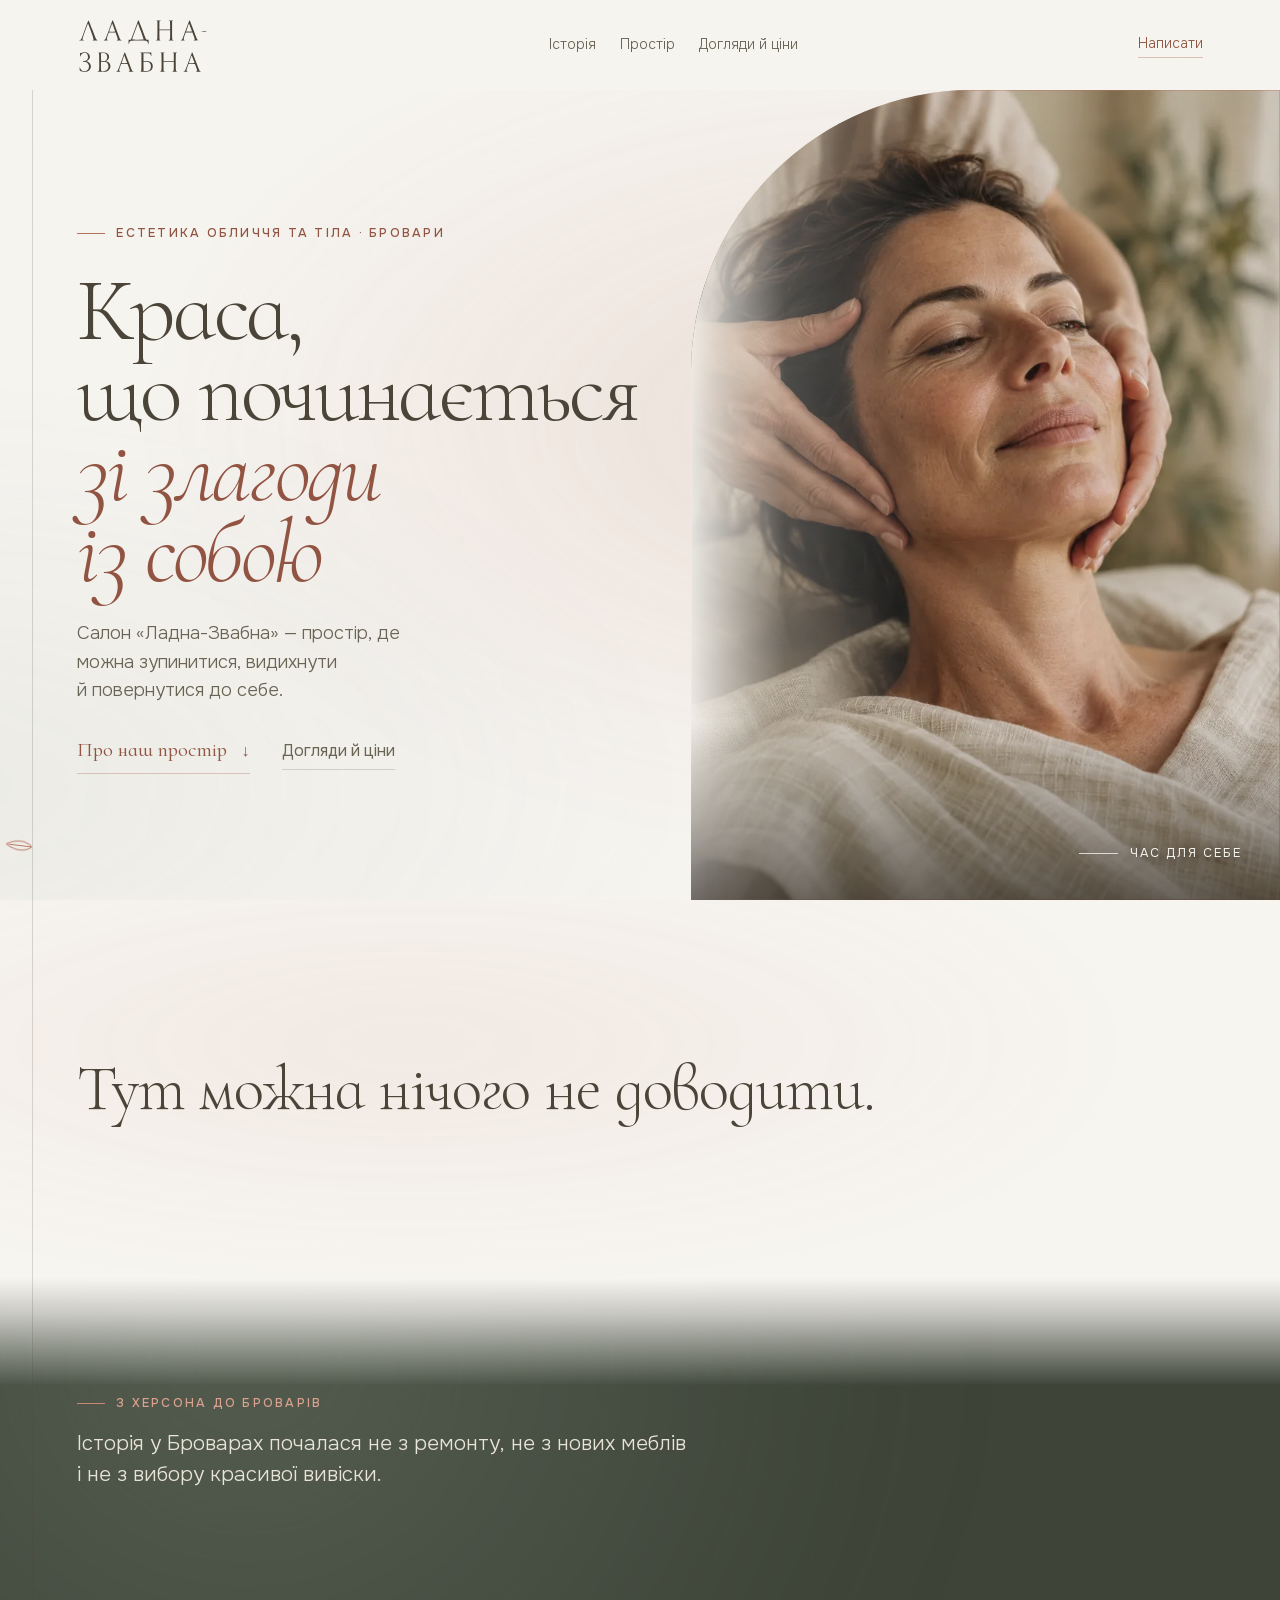
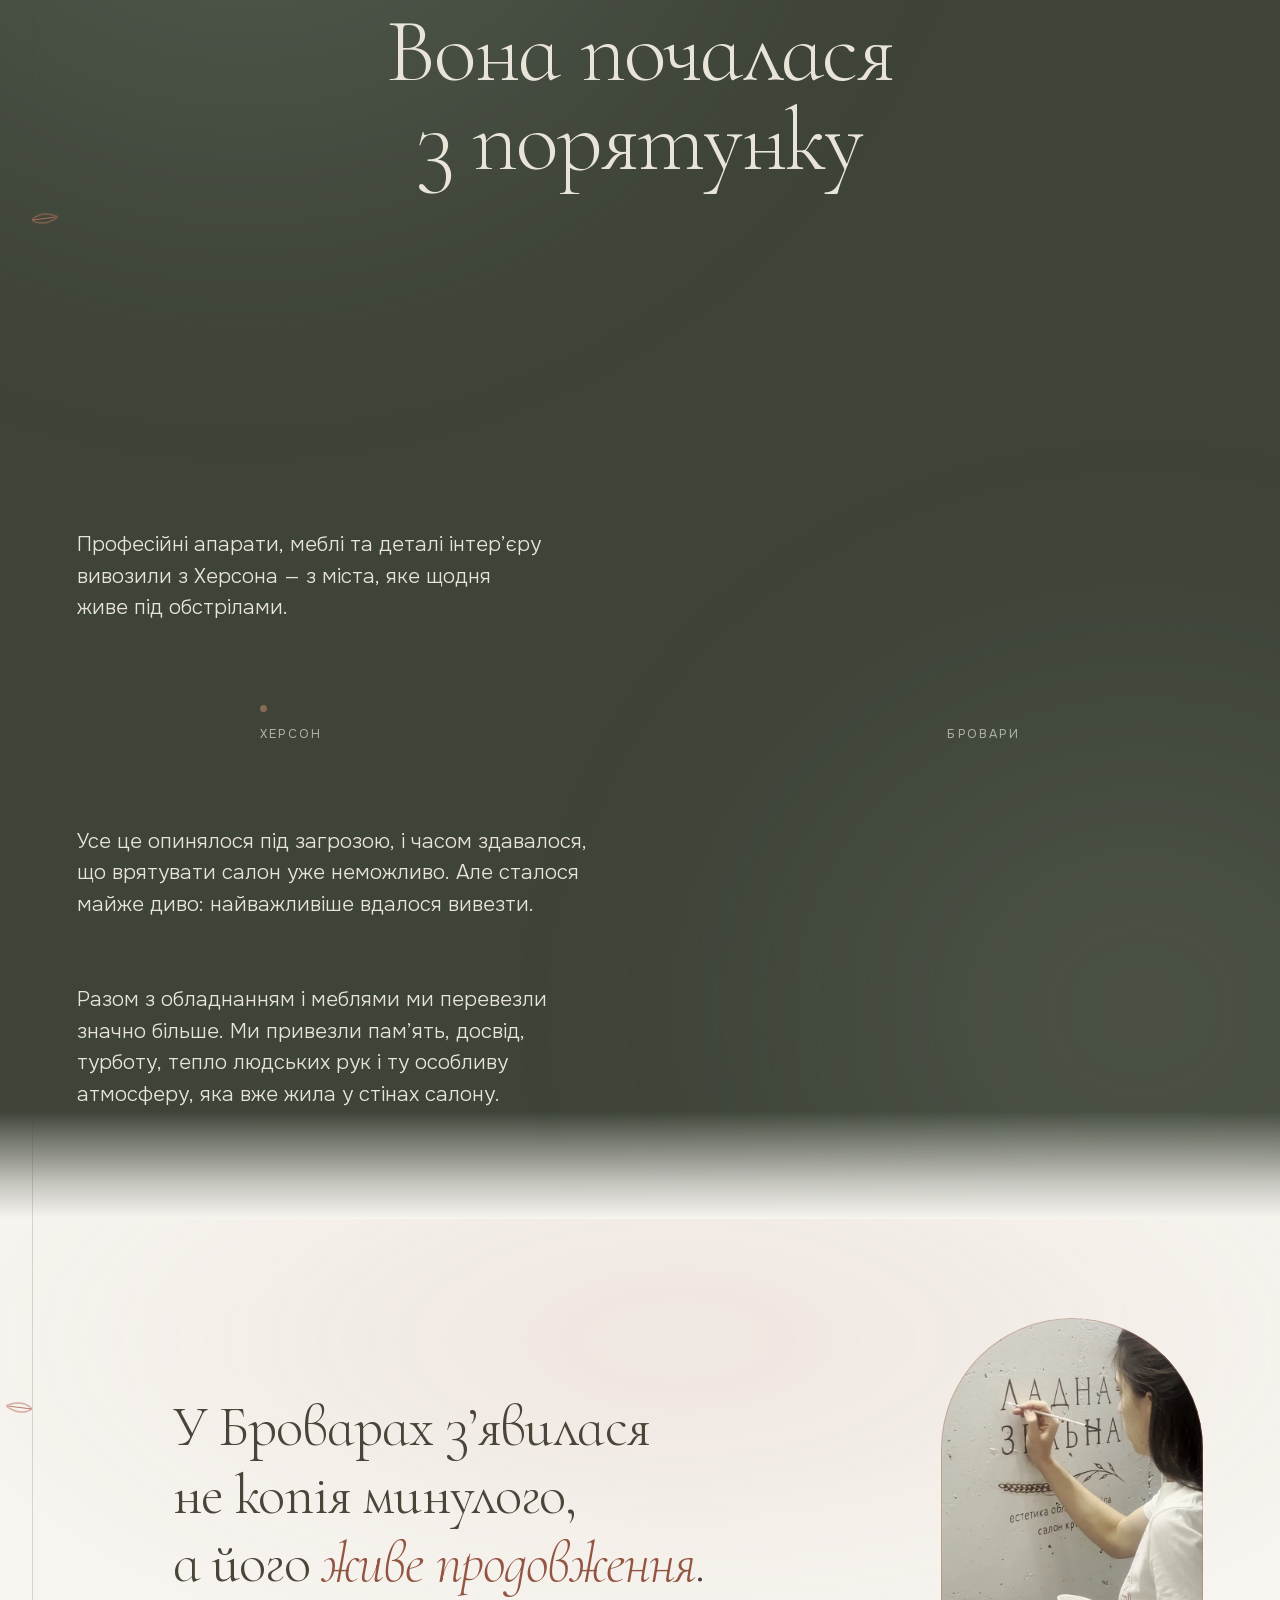
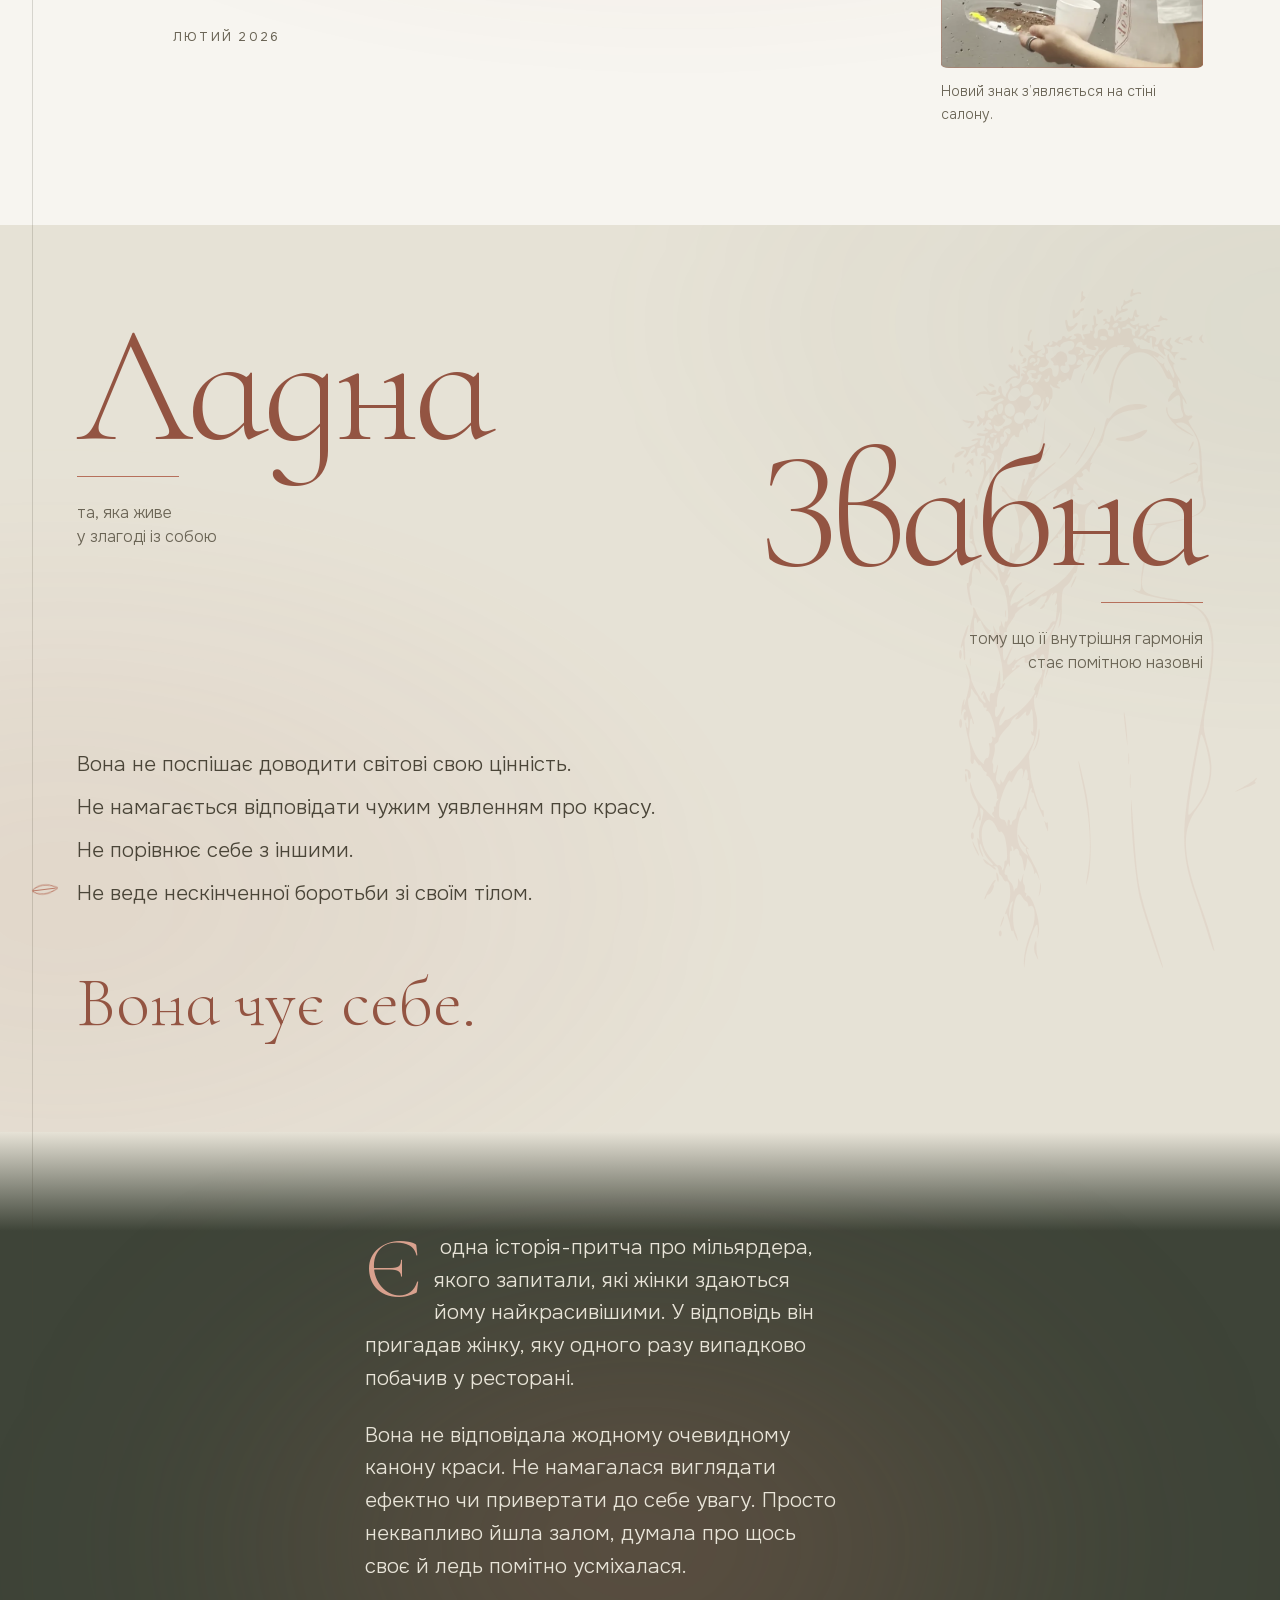
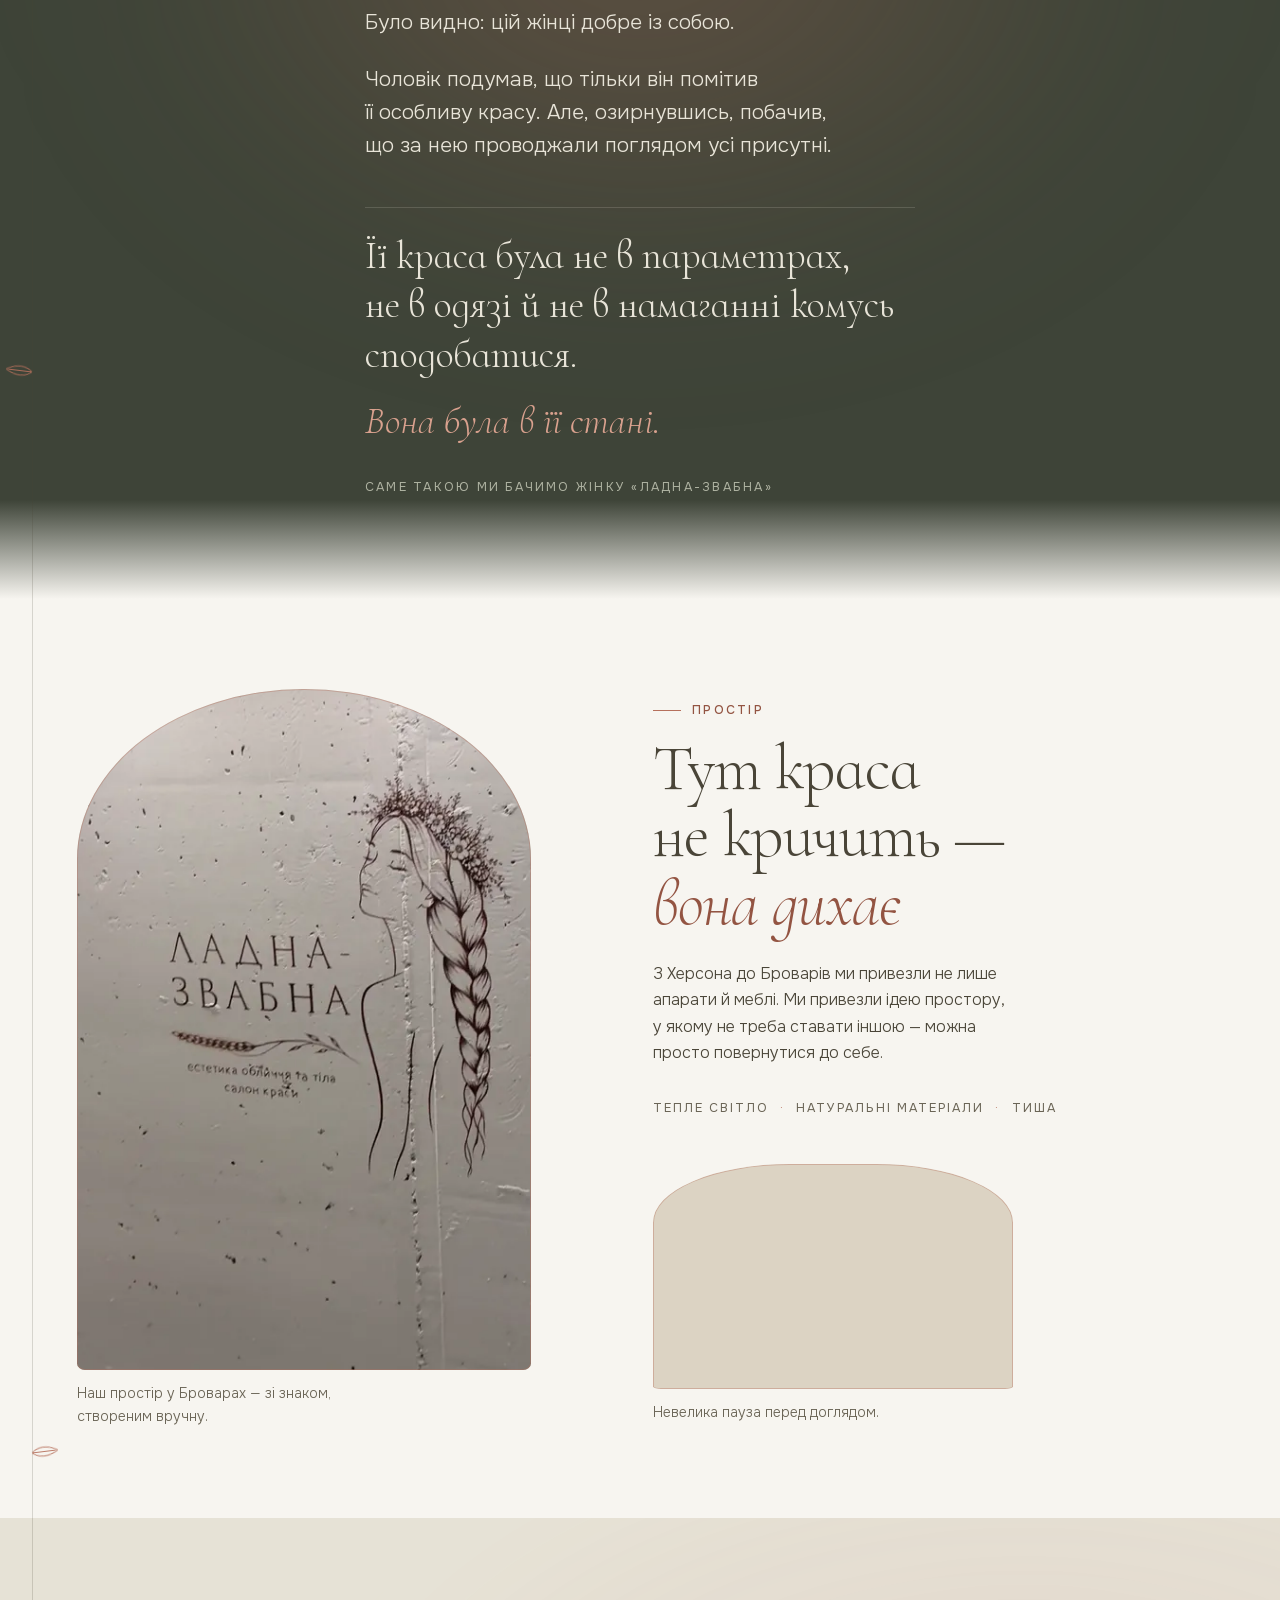
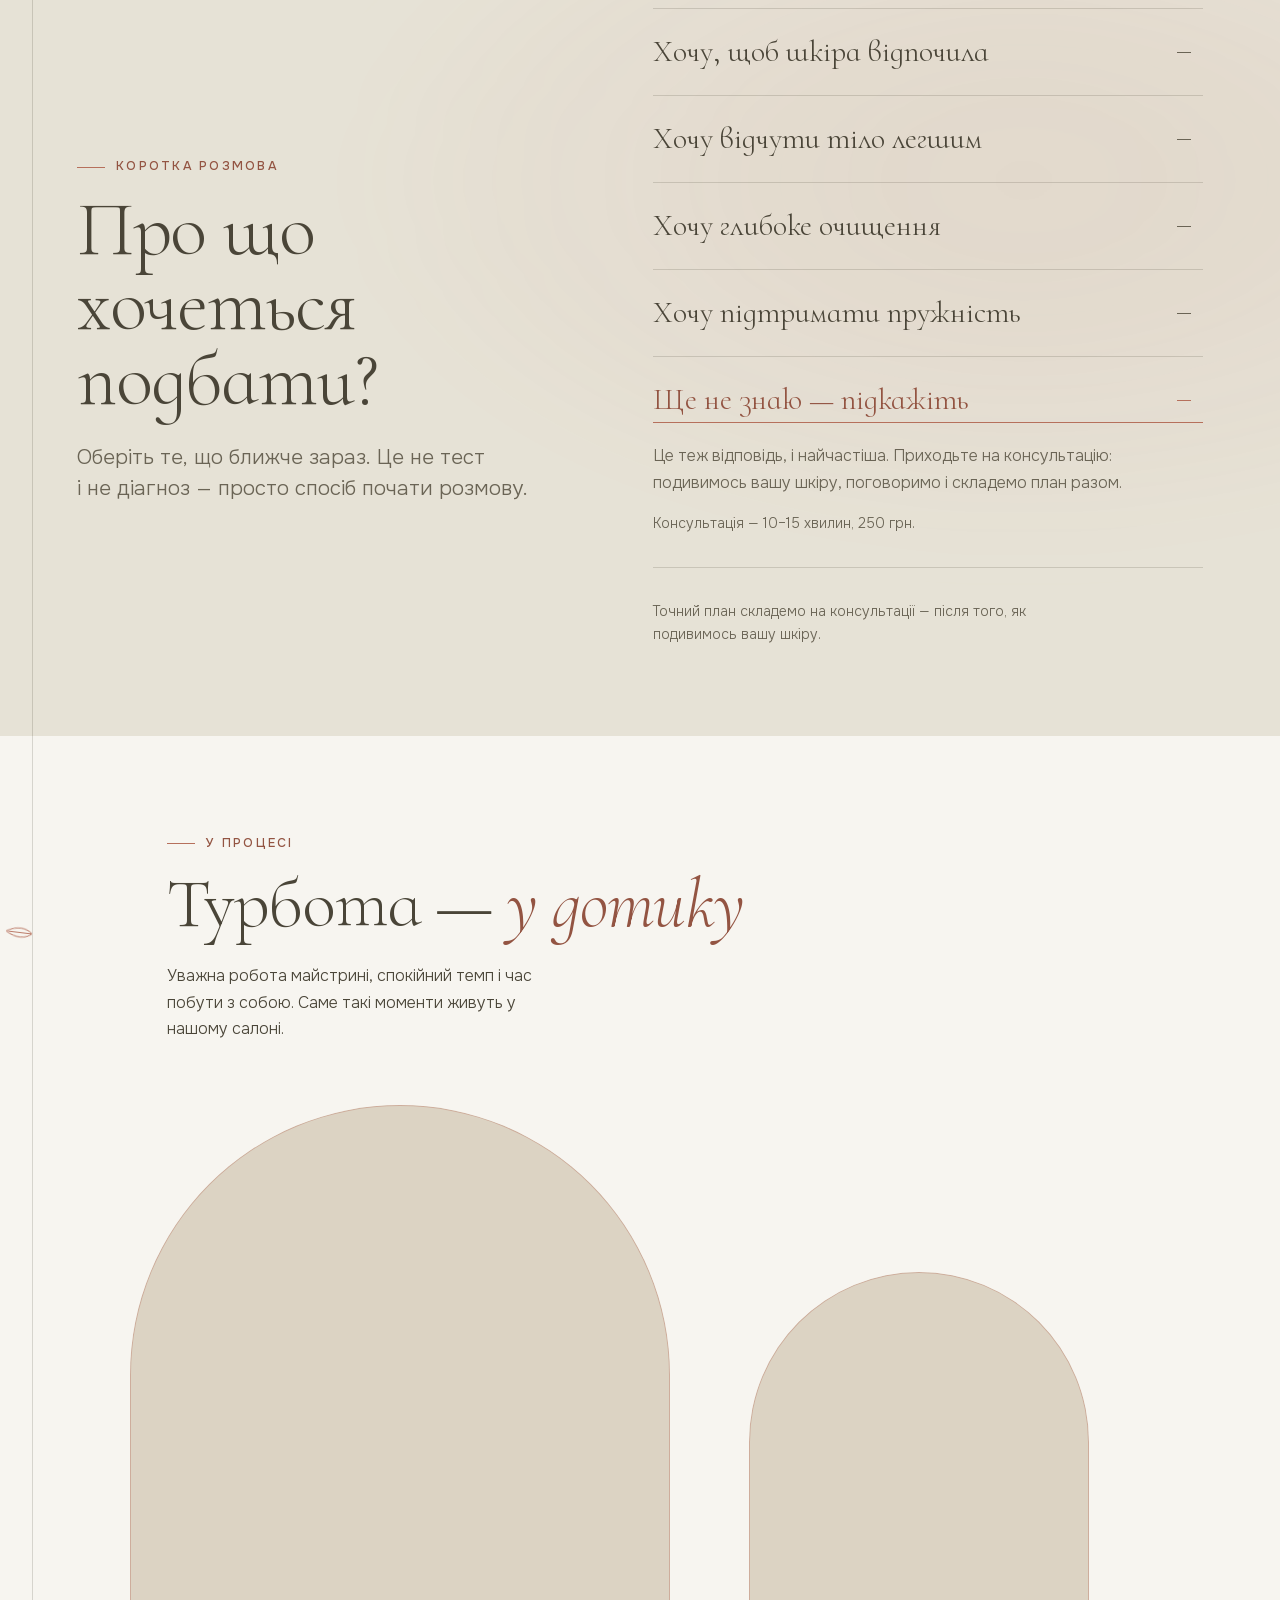
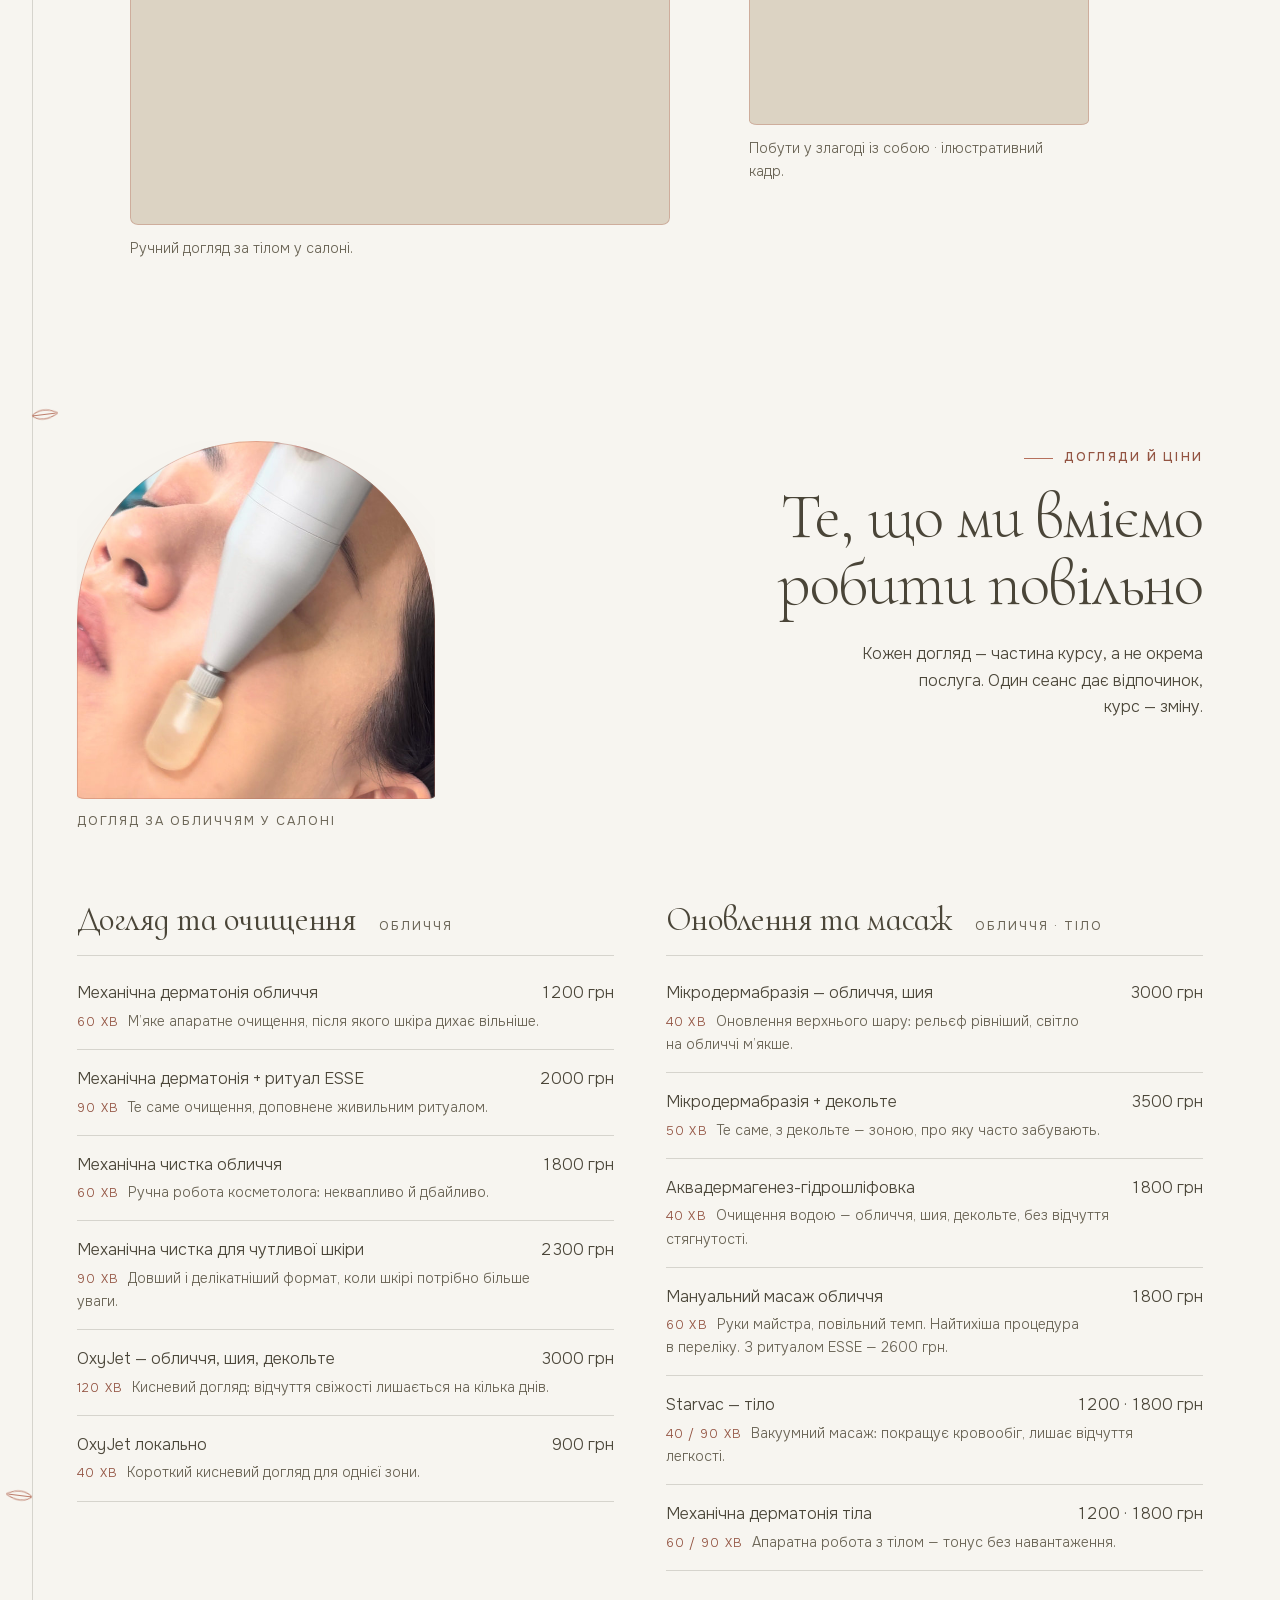
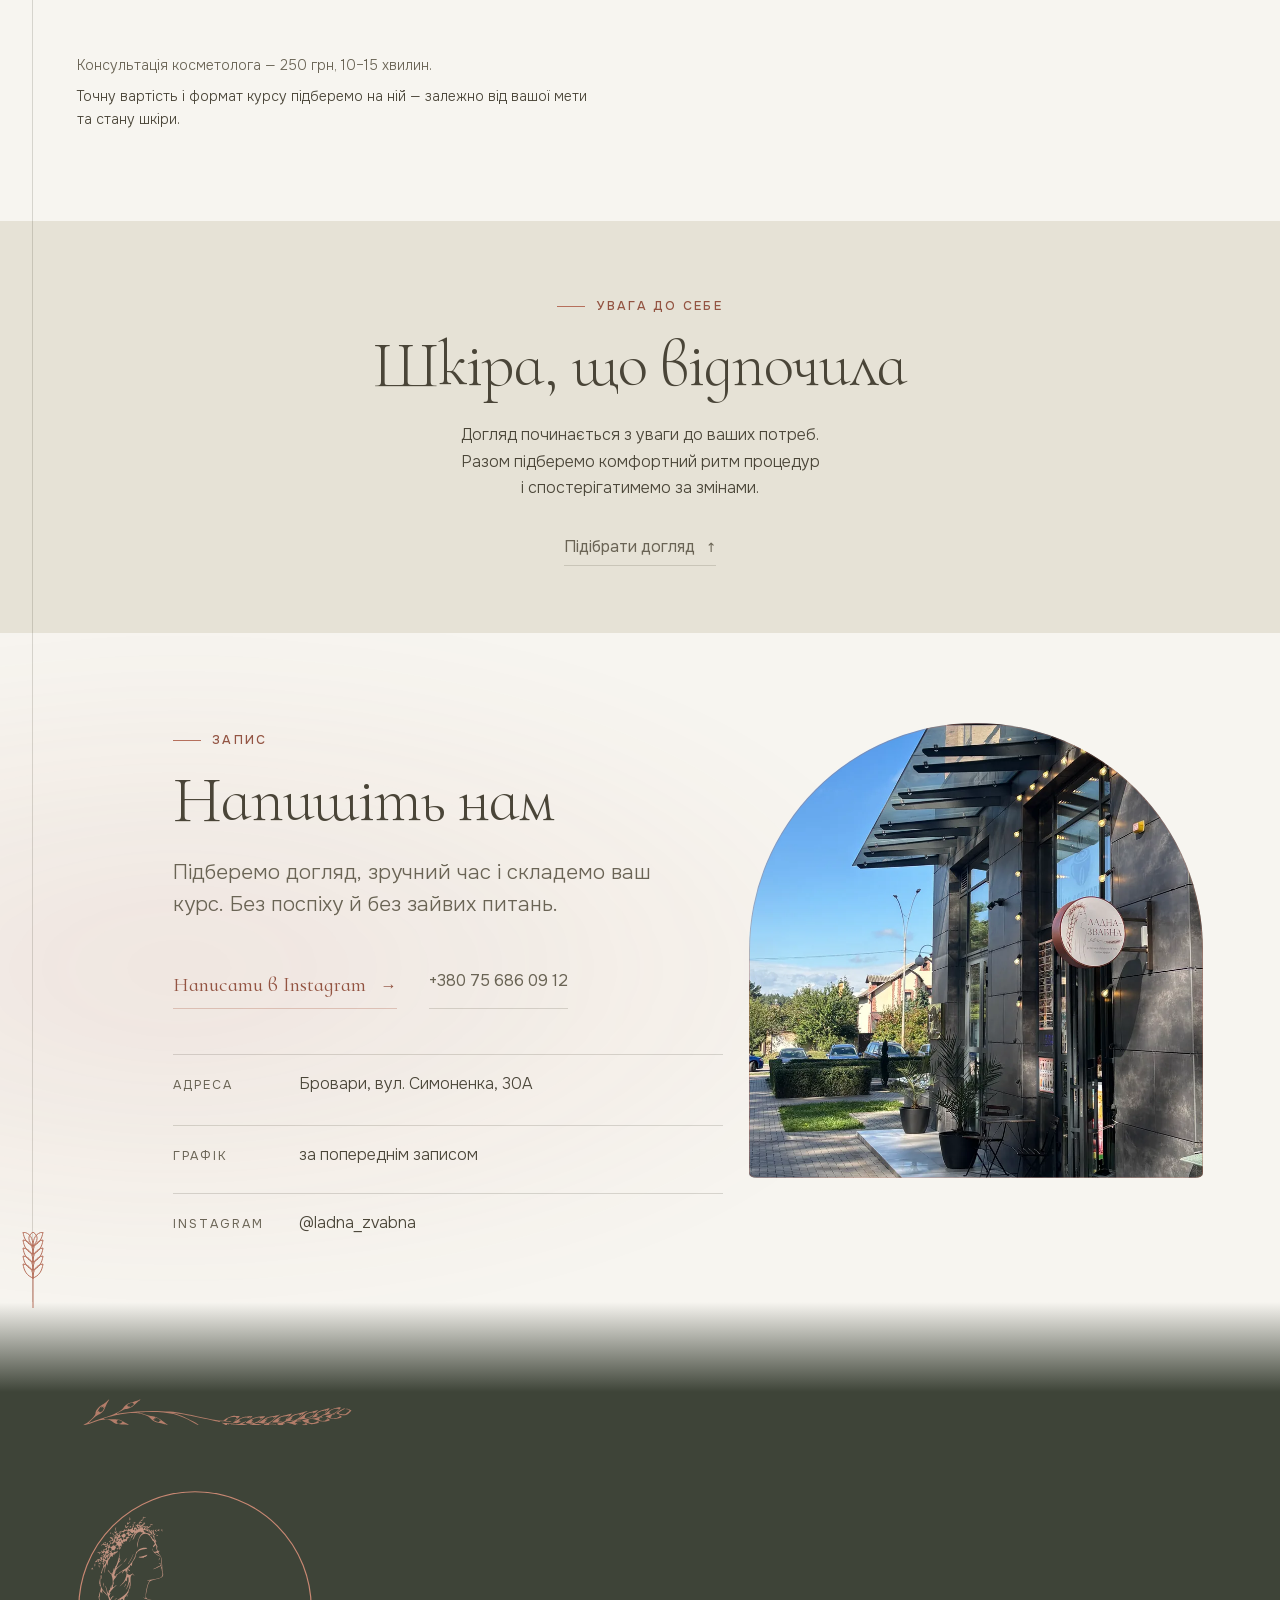
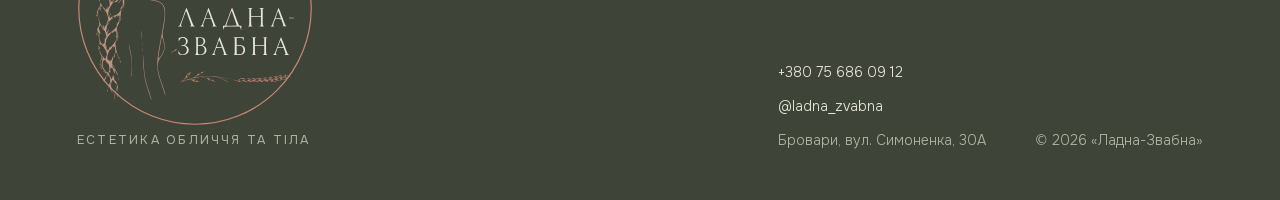
==== commit db53a787: "Refresh salon visual story and add purposeful photography" ====
--- a/index.html
+++ b/index.html
@@ -44,14 +44,14 @@
 })();
 </script>
 
-<!-- Окреме кадрування для вузького екрана зберігає обличчя/силует у кадрі. -->
+<!-- Окреме кадрування для вузького екрана зберігає обличчя та руки в кадрі. -->
 <link rel="preload" as="image" type="image/webp" fetchpriority="high"
       media="(orientation: portrait) and (max-width: 1024px)"
-      href="assets/img/interior/hero-ritual-mobile.webp">
+      href="assets/img/editorial/hero-care-mobile.webp">
 <link rel="preload" as="image" type="image/webp" fetchpriority="high"
       media="(orientation: landscape), (min-width: 1025px)"
-      href="assets/img/interior/hero-ritual.webp"
-      imagesrcset="assets/img/interior/hero-ritual-520.webp 520w, assets/img/interior/hero-ritual.webp 900w"
+      href="assets/img/editorial/hero-care.webp"
+      imagesrcset="assets/img/editorial/hero-care-520.webp 520w, assets/img/editorial/hero-care.webp 900w"
       imagesizes="46vw">
 <link rel="preload" href="assets/fonts/cormorant-infant-300.woff2" as="font" type="font/woff2" crossorigin>
 <link rel="preload" href="assets/fonts/onest-300.woff2" as="font" type="font/woff2" crossorigin>
@@ -160,26 +160,26 @@
       </div>
     </div>
 
-    <!-- Реальна сцена перед доглядом: кадр з наданого клієнткою відео.
-         Для телефона — окремий горизонтальний кроп, щоб голова лишалась у кадрі. -->
+    <!-- Ілюстративний редакційний кадр догляду за обличчям.
+         Для телефона — окремий кроп, який тримає обличчя й руки в кадрі. -->
     <figure class="hero__frame">
       <div class="arch arch--framed arch-open">
         <picture>
           <source media="(orientation: portrait) and (max-width: 1024px)"
-                  srcset="assets/img/interior/hero-ritual-mobile.webp" type="image/webp">
+                  srcset="assets/img/editorial/hero-care-mobile.webp" type="image/webp">
           <source media="(orientation: portrait) and (max-width: 1024px)"
-                  srcset="assets/img/interior/hero-ritual-mobile.jpg">
+                  srcset="assets/img/editorial/hero-care-mobile.jpg">
           <source type="image/webp"
-                  srcset="assets/img/interior/hero-ritual-520.webp 520w, assets/img/interior/hero-ritual.webp 900w"
+                  srcset="assets/img/editorial/hero-care-520.webp 520w, assets/img/editorial/hero-care.webp 900w"
                   sizes="46vw">
-          <img src="assets/img/interior/hero-ritual.jpg"
-               alt="Відвідувачка в халаті готується до догляду в салоні"
+          <img src="assets/img/editorial/hero-care.jpg"
+               alt="Ілюстративний кадр: жінка розслабляється під час масажу обличчя"
                width="900" height="1100" fetchpriority="high" decoding="async">
         </picture>
       </div>
       <figcaption class="hero__cap">
         <span class="hero__cap-line" aria-hidden="true"></span>
-        Бровари, вул.&nbsp;Симоненка,&nbsp;30А
+        час для себе
       </figcaption>
     </figure>
 
@@ -265,14 +265,23 @@
 
 <section class="section section--coda story__out" data-beat="7">
   <div class="glow" style="--gx:52%;--gy:30%;--ga:.14" aria-hidden="true"></div>
-  <div class="wrap grid">
-    <div class="lane-inset">
+  <div class="wrap grid story__coda">
+    <div class="story__coda-copy">
       <p class="story__final">
         У&nbsp;Броварах з’явилася не&nbsp;копія минулого,<br>
         а&nbsp;його <em>живе продовження</em>.
       </p>
       <p class="mini story__date">лютий 2026</p>
     </div>
+    <figure class="story__coda-photo media">
+      <div class="arch arch--framed">
+        <picture>
+          <source srcset="assets/img/ritual/mural-artist.webp" type="image/webp">
+          <img src="assets/img/ritual/mural-artist.jpg" alt="Художниця вручну розписує знак «Ладна-Звабна» на стіні нового салону" width="720" height="900" loading="lazy" decoding="async">
+        </picture>
+      </div>
+      <figcaption>Новий знак з’являється на стіні салону.</figcaption>
+    </figure>
   </div>
 </section>
 
@@ -351,15 +360,15 @@
 <section class="section space" id="space" aria-labelledby="space-h">
   <div class="wrap grid">
 
-    <div class="lane-media-l">
+    <figure class="lane-media-l space__photo media">
       <div class="arch arch--tall arch--framed arch-open">
-        <video muted playsinline loop preload="none"
-               width="480" height="720"
-               poster="assets/video/interior-tour-poster.jpg"
-               data-video="assets/video/interior-tour" data-slow="0.7"
-               aria-label="Зона очікування салону: крісло, рослини й тепле світло"></video>
-      </div>
-    </div>
+        <picture>
+          <source srcset="assets/img/interior/brand-wall.webp" type="image/webp">
+          <img src="assets/img/interior/brand-wall.jpg" alt="Розписаний вручну знак і жіноча ілюстрація на стіні салону" width="540" height="720" loading="lazy" decoding="async">
+        </picture>
+      </div>
+      <figcaption>Наш простір у Броварах — зі знаком, створеним вручну.</figcaption>
+    </figure>
 
     <div class="lane-right space__text">
       <p class="mini">простір</p>
@@ -374,35 +383,15 @@
         <li>натуральні матеріали</li>
         <li>тиша</li>
       </ul>
-    </div>
-
-    <div class="lane-full space__scatter">
-      <div class="scatter">
-        <figure class="media">
-          <div class="arch arch--soft arch--framed">
-            <picture>
-            <source srcset="assets/img/interior/reception.webp" type="image/webp">
-            <img src="assets/img/interior/reception.jpg" alt="Крісло й комод у зоні очікування салону" width="640" height="640" loading="lazy" decoding="async">
-          </picture>
-          </div>
-        </figure>
-        <figure class="media">
-          <div class="arch arch--framed">
-            <picture>
-            <source srcset="assets/img/interior/brand-wall.webp" type="image/webp">
-            <img src="assets/img/interior/brand-wall.jpg" alt="Розписаний вручну знак «Ладна-Звабна» на стіні салону" width="540" height="720" loading="lazy" decoding="async">
-          </picture>
-          </div>
-        </figure>
-        <figure class="media">
-          <div class="arch arch--wide arch--framed">
-            <picture>
+      <figure class="space__welcome media">
+        <div class="arch arch--wide arch--framed">
+          <picture>
             <source srcset="assets/img/interior/welcome-tea.webp" type="image/webp">
             <img src="assets/img/interior/welcome-tea.jpg" alt="Чашка теплого напою з печивом для гості салону" width="800" height="500" loading="lazy" decoding="async">
           </picture>
-          </div>
-        </figure>
-      </div>
+        </div>
+        <figcaption>Невелика пауза перед доглядом.</figcaption>
+      </figure>
     </div>
 
   </div>
@@ -492,7 +481,40 @@
 </section>
 
 <!-- ==================================================================
-     5.8 ПРОЦЕДУРИ
+     5.8 РИТУАЛ — СЦЕНИ З РЕАЛЬНОГО САЛОНУ
+     ================================================================== -->
+<section class="section ritual" id="ritual" aria-labelledby="ritual-h">
+  <div class="wrap">
+    <div class="ritual__head">
+      <p class="mini">у процесі</p>
+      <h2 id="ritual-h">Турбота — <em>у дотику</em></h2>
+      <p class="measure">Уважна робота майстрині, спокійний темп і&nbsp;час побути з&nbsp;собою. Саме такі моменти живуть у нашому салоні.</p>
+    </div>
+    <div class="ritual__gallery">
+      <figure class="ritual__body media">
+        <div class="arch arch--framed">
+          <picture>
+            <source srcset="assets/img/ritual/body-care.webp" type="image/webp">
+            <img src="assets/img/ritual/body-care.jpg" alt="Майстриня руками виконує догляд за спиною клієнтки" width="800" height="1000" loading="lazy" decoding="async">
+          </picture>
+        </div>
+        <figcaption>Ручний догляд за тілом у салоні.</figcaption>
+      </figure>
+      <figure class="ritual__portrait media">
+        <div class="arch arch--framed">
+          <picture>
+            <source srcset="assets/img/editorial/quiet-portrait.webp" type="image/webp">
+            <img src="assets/img/editorial/quiet-portrait.jpg" alt="Ілюстративний портрет спокійної жінки у світлому одязі" width="720" height="900" loading="lazy" decoding="async">
+          </picture>
+        </div>
+        <figcaption>Побути у злагоді із собою · ілюстративний кадр.</figcaption>
+      </figure>
+    </div>
+  </div>
+</section>
+
+<!-- ==================================================================
+     5.9 ПРОЦЕДУРИ
      ================================================================== -->
 <section class="section care" id="care" aria-labelledby="care-h">
   <div class="wrap grid">
@@ -598,46 +620,21 @@
   </div>
 </section>
 
-<!-- ==================================================================
-     5.9 ДО / ПІСЛЯ
-     Клієнтка попросила залишити. Подача навмисно без тиску:
-     не «до і після», а спостереження за станом шкіри.
-     Фото поки ілюстративні — дисклеймер обов'язковий.
-     ================================================================== -->
+<!-- Поки немає справжньої пари фото однієї людини, говоримо про догляд
+     без візуального порівняння й не показуємо порожніх плейсхолдерів. -->
 <section class="section section--soft compare" id="compare" aria-labelledby="compare-h">
   <div class="wrap grid">
     <div class="lane-center compare__head">
-      <p class="mini">за час курсу</p>
+      <p class="mini">увага до себе</p>
       <h2 id="compare-h">Шкіра, що відпочила</h2>
-      <p class="measure">Це не&nbsp;про&nbsp;те, щоб стати іншою. Це про&nbsp;те,
-        як виглядає шкіра, коли про&nbsp;неї послідовно дбають.</p>
-    </div>
-
-    <!-- Без JS це два кадри поруч — чесно й читабельно.
-         JS складає їх у накладену пару з повзунком (див. ui.js). -->
-    <div class="lane-inset compare__pair" data-compare>
-      <figure class="compare__side" data-side="before">
-        <!-- SHOT: реальне фото на початку курсу, 1:1, рівне світло, той самий ракурс -->
-        <div class="arch arch--soft ph ph--cool"><span class="ph__note">фото після зйомки</span></div>
-        <figcaption>на початку курсу</figcaption>
-      </figure>
-      <figure class="compare__side" data-side="after">
-        <!-- SHOT: те саме обличчя за кілька сеансів, 1:1, ТЕ САМЕ світло і ракурс -->
-        <div class="arch arch--soft ph ph--warm"><span class="ph__note">фото після зйомки</span></div>
-        <figcaption>за кілька сеансів</figcaption>
-      </figure>
-    </div>
-
-    <p class="lane-center compare__note">
-      Зображення ілюструють стан шкіри й&nbsp;наведені для прикладу.
-      Результат індивідуальний і&nbsp;залежить від&nbsp;багатьох речей&nbsp;—
-      сну, води, віку, здоров’я та&nbsp;регулярності догляду.
-    </p>
-  </div>
-</section>
-
-<!-- ==================================================================
-     5.11 ЗАПИС
+      <p class="measure">Догляд починається з&nbsp;уваги до&nbsp;ваших потреб. Разом підберемо комфортний ритм процедур і&nbsp;спостерігатимемо за&nbsp;змінами.</p>
+      <a class="act act--quiet compare__act" href="#consult">Підібрати догляд <span class="arrow" aria-hidden="true">↑</span></a>
+    </div>
+  </div>
+</section>
+
+<!-- ==================================================================
+     5.10 ЗАПИС
      Тільки Direct і телефон. Ніякої форми, ніякого бекенду.
      ================================================================== -->
 <section class="section book" id="book" aria-labelledby="book-h">
--- a/assets/css/site.min.css
+++ b/assets/css/site.min.css
@@ -1 +1 @@
-@font-face{font-family:'Cormorant Infant';src:url('../fonts/cormorant-infant-300.woff2') format('woff2');font-weight:300;font-style:normal;font-display:swap}@font-face{font-family:'Cormorant Infant';src:url('../fonts/cormorant-infant-300-italic.woff2') format('woff2');font-weight:300;font-style:italic;font-display:swap}@font-face{font-family:'Cormorant Infant';src:url('../fonts/cormorant-infant-400.woff2') format('woff2');font-weight:400;font-style:normal;font-display:swap}@font-face{font-family:'Cormorant Infant';src:url('../fonts/cormorant-infant-400-italic.woff2') format('woff2');font-weight:400;font-style:italic;font-display:swap}@font-face{font-family:'Cormorant Infant';src:url('../fonts/cormorant-infant-500.woff2') format('woff2');font-weight:500;font-style:normal;font-display:swap}@font-face{font-family:'Cormorant Infant';src:url('../fonts/cormorant-infant-500-italic.woff2') format('woff2');font-weight:500;font-style:italic;font-display:swap}@font-face{font-family:Onest;src:url('../fonts/onest-300.woff2') format('woff2');font-weight:300;font-style:normal;font-display:swap}@font-face{font-family:Onest;src:url('../fonts/onest-400.woff2') format('woff2');font-weight:400;font-style:normal;font-display:swap}@font-face{font-family:Onest;src:url('../fonts/onest-500.woff2') format('woff2');font-weight:500;font-style:normal;font-display:swap}@font-face{font-family:'Cormorant Fallback';src:local('Georgia'),local('Times New Roman'),local('Times');size-adjust:97.1%;font-weight:300 500;font-style:normal}@font-face{font-family:'Cormorant Fallback';src:local('Georgia Italic'),local('Times New Roman Italic');size-adjust:97.1%;font-weight:300 500;font-style:italic}:root{--milk:#F7F5F0;--cream:#E6E2D6;--sand:#DCD3C3;--sage:#A9B48A;--olive:#7F8F76;--olive-deep:#3E4438;--copper:#B6705C;--copper-text:#935442;--copper-deep:#9C5A48;--ink:#4A4538;--ink-dim:#6A6455;--ink-faint:#A89F8B;--line:rgba(74,69,56,.19);--rgb-copper:182,112,92;--rgb-olive:127,143,118;--rgb-sage:169,180,138;--rgb-sand:220,211,195;--rgb-ink:74,69,56;--rgb-milk:247,245,240;--bg:var(--milk);--bg-soft:var(--cream);--fg:var(--ink);--fg-dim:var(--ink-dim);--accent:var(--copper-text);--accent-line:var(--copper);--rule:var(--line);--font-display:'Cormorant Infant','Cormorant Fallback',Georgia,'Times New Roman',serif;--font-text:'Onest','Segoe UI',system-ui,-apple-system,sans-serif;--fs-h1:clamp(2.6rem, 7.6vw, 8rem);--fs-h2:clamp(2.4rem, 5vw, 4.6rem);--fs-h3:clamp(1.5rem, 2.6vw, 2.2rem);--fs-lead:clamp(1.15rem, 1.6vw, 1.4rem);--fs-body:clamp(1rem, 1.15vw, 1.15rem);--fs-small:clamp(.875rem, 1vw, .95rem);--fs-mini:.78rem;--sp-2:.5rem;--sp-3:.75rem;--sp-4:1rem;--sp-6:1.5rem;--sp-8:2rem;--sp-12:3rem;--sp-16:4rem;--sp-24:6rem;--sp-section:clamp(72px, 10vh, 146px);--sp-breath:clamp(44px, 6.5vh, 88px);--gutter:clamp(16px, 2vw, 32px);--pad-x:clamp(20px, 6vw, 120px);--maxw:1440px;--hdr-h:90px;--measure:34ch;--e-out:cubic-bezier(.16, 1, .3, 1);--e-breath:cubic-bezier(.37, 0, .17, 1);--d-fast:900ms;--d-reveal:1200ms;--d-slow:1600ms;--stagger:110ms;--shift:14px;--breath:18s;--shadow-soft:0 40px 80px -30px rgba(90,78,58,.22);--shadow-lift:0 60px 120px -40px rgba(90,78,58,.28);--arch-foot:8px;--grain-opacity:.032}.on-dark{--bg:var(--olive-deep);--bg-soft:#454C3F;--fg:#E8E4D8;--fg-dim:#AFB3A2;--accent:#D9A18E;--accent-line:#C98873;--rule:rgba(232,228,216,.16);color:var(--fg);background:var(--bg)}*,::after,::before{box-sizing:border-box}*{margin:0}html{-webkit-text-size-adjust:100%;-webkit-font-smoothing:antialiased;-moz-osx-font-smoothing:grayscale;text-rendering:optimizeLegibility}body{min-height:100vh;background:var(--bg);color:var(--fg);font-family:var(--font-text);font-size:var(--fs-body);font-weight:300;line-height:1.65;overflow-x:hidden;overflow-wrap:break-word}canvas,img,picture,svg,video{display:block;max-width:100%}img,video{height:auto}button,input,select,textarea{font:inherit;color:inherit}button{background:0 0;border:0;padding:0;cursor:pointer}ol,ul{list-style:none;padding:0}a{color:inherit;text-decoration:none}svg{fill:currentColor}h1,h2,h3,h4{font-family:var(--font-display);font-weight:300;text-wrap:balance;hyphens:none}h1{font-size:var(--fs-h1);line-height:.95;letter-spacing:-.02em}h2{font-size:var(--fs-h2);line-height:1.05;letter-spacing:-.015em}h3{font-size:var(--fs-h3);line-height:1.2;font-weight:400;letter-spacing:-.01em}p{text-wrap:pretty;hyphens:none}p+p{margin-top:var(--sp-4)}em,i{font-style:italic}b,strong{font-weight:500}.measure{max-width:var(--measure)}.measure--wide{max-width:46ch}.measure--tight{max-width:26ch}.lead{font-size:var(--fs-lead);line-height:1.55;color:var(--fg-dim);max-width:38ch}.mini{display:inline-flex;align-items:center;gap:.9em;font-size:var(--fs-mini);font-weight:500;letter-spacing:.18em;text-transform:uppercase;color:var(--accent);line-height:1.4}.mini::before{content:'';width:clamp(18px,2.2vw,34px);height:1px;background:var(--accent-line);flex:0 0 auto}.book__info dt,.care__aside figcaption,.care__gm,.cmp__labels,.compare__side figcaption,.facts,.foot .mini,.hero__cap,.parable__sign,.path__labels,.story__date{color:var(--fg-dim);font-weight:400}.foot .mini::before,.parable__sign::before,.story__date::before{display:none}.say{font-family:var(--font-display);font-size:clamp(1.6rem,3.2vw,2.8rem);font-style:italic;font-weight:300;line-height:1.25;color:var(--accent);max-width:22ch}.dropcap::first-letter{font-family:var(--font-display);font-size:4.2em;line-height:.78;font-weight:300;color:var(--accent);float:left;padding:.06em .14em 0 0}.hang-quote{margin-left:-.42em}.hang-dash{margin-left:-.55em}.tnum{font-variant-numeric:tabular-nums}.onum{font-variant-numeric:oldstyle-nums}.link{position:relative;display:inline-block;padding-bottom:.22em;color:var(--fg);transition:color var(--d-fast) var(--e-out)}.link::after{content:'';position:absolute;left:0;bottom:0;width:100%;height:1px;background:linear-gradient(90deg,#c98873,var(--accent-line) 45%,var(--copper-deep));transform:scaleX(var(--u,1));transform-origin:left;transition:transform var(--d-fast) var(--e-out)}.link:hover{color:var(--accent)}.link--grow{--u:0}.link--grow:hover{--u:1}.act{display:inline-flex;align-items:baseline;gap:.7em;font-size:var(--fs-lead);font-family:var(--font-display);font-weight:400;color:var(--accent);padding-bottom:.3em;border-bottom:1px solid rgba(var(--rgb-copper),.35);transition:border-color var(--d-fast) var(--e-out),gap var(--d-fast) var(--e-out)}.act:hover{border-color:var(--copper);gap:1.1em}.act .arrow{font-size:.8em;transition:transform var(--d-fast) var(--e-out)}.act:hover .arrow{transform:translateX(3px)}.act--quiet{font-family:var(--font-text);font-size:var(--fs-body);color:var(--fg-dim);border-color:var(--rule)}.act--quiet:hover{color:var(--fg);border-color:var(--fg-dim)}@media (max-width:834px){.act,.foot a,.hdr__act,.hdr__menu,.hdr__nav a,.link,.menu__nav a{position:relative}.act::before,.foot a::before,.hdr__act::before,.hdr__menu::before,.hdr__nav a::before,.link::before,.menu__nav a::before{content:'';position:absolute;left:0;right:0;top:50%;height:max(100%,44px);transform:translateY(-50%)}}[id]{scroll-margin-top:calc(var(--hdr-h) + var(--sp-6))}:focus{outline:0}:focus-visible{outline:2px solid var(--copper);outline-offset:4px;border-radius:2px}::selection{background:var(--copper-deep);color:var(--milk)}.skip{position:absolute;left:var(--pad-x);top:-100px;z-index:9999;background:var(--milk);color:var(--ink);padding:.8em 1.4em;border:1px solid var(--copper);transition:top .2s var(--e-out)}.skip:focus{top:16px}.sr-only{position:absolute;width:1px;height:1px;padding:0;margin:-1px;overflow:hidden;clip:rect(0,0,0,0);white-space:nowrap;border:0}.rule{height:1px;background:var(--rule);border:0}.mark{display:block;background-color:currentColor;-webkit-mask-repeat:no-repeat;mask-repeat:no-repeat;-webkit-mask-position:center;mask-position:center;-webkit-mask-size:contain;mask-size:contain}.lz-sprite{position:absolute;width:0;height:0;overflow:hidden}.lz-ico{display:block;width:100%;height:auto;fill:currentColor}.lz-ico--word{aspect-ratio:540/232}.lz-ico--divider{aspect-ratio:550/100}.lz-ico--ear,.lz-ico--leaf{height:100%;fill:none;stroke:currentColor;stroke-width:1;stroke-linejoin:round;stroke-linecap:round;vector-effect:non-scaling-stroke}.mark--figure{-webkit-mask-image:url('../svg/figure.svg');mask-image:url('../svg/figure.svg');aspect-ratio:227/507}.rule-mark{width:clamp(180px,26vw,360px);color:var(--accent-line);opacity:.85}.wrap{width:100%;max-width:var(--maxw);margin-inline:auto;padding-inline:var(--pad-x)}.grid{display:grid;grid-template-columns:repeat(12,1fr);column-gap:var(--gutter);row-gap:var(--sp-8)}.lane-left{grid-column:2/span 6}.lane-right{grid-column:7/span 5}.lane-center{grid-column:4/span 6}.lane-inset{grid-column:3/span 8}.lane-wide{grid-column:2/span 10}.lane-full{grid-column:1/-1}.lane-media-l{grid-column:1/span 5}.lane-media-r{grid-column:8/span 5}.lane-media-c{grid-column:4/span 6}@media (max-width:900px){.lane-center,.lane-inset,.lane-left,.lane-right,.lane-wide{grid-column:1/-1}.lane-media-c,.lane-media-l,.lane-media-r{grid-column:1/-1;max-width:min(100%,440px)}.lane-media-r{justify-self:end}.lane-media-c{justify-self:center}}.section{position:relative;padding-block:var(--sp-section);isolation:isolate;overflow:clip}.section--tight{padding-block:var(--sp-breath)}.section--tall{padding-block:calc(var(--sp-section) * 1.35)}.section--pause{padding-block:var(--sp-breath);min-height:min(42vh,380px);display:grid;place-items:center}.section--soft{background:var(--bg-soft)}.section--coda{padding-block:var(--sp-breath)}.stack>*+*{margin-top:var(--sp-6)}.stack-lg>*+*{margin-top:var(--sp-12)}.stack-xl>*+*{margin-top:var(--sp-24)}.arch{position:relative;overflow:hidden;aspect-ratio:3/4;border-radius:50% 50% var(--arch-foot) var(--arch-foot)/37.5% 37.5% 1% 1%;background:var(--sand)}.arch--tall{aspect-ratio:2/3;border-radius:50% 50% var(--arch-foot) var(--arch-foot)/25% 25% 1% 1%}.arch--soft{aspect-ratio:1/1;border-radius:50% 50% var(--arch-foot) var(--arch-foot)/50% 50% 1% 1%}.arch--wide{aspect-ratio:16/10;border-radius:38% 38% var(--arch-foot) var(--arch-foot)/26% 26% 1% 1%}.arch--round{aspect-ratio:1/1;border-radius:50%}.arch>img,.arch>picture,.arch>picture>img,.arch>video{width:100%;height:100%;object-fit:cover}.arch>video{background:var(--sand)}.arch--framed::after{content:'';position:absolute;inset:0;border-radius:inherit;border:1px solid rgba(var(--rgb-copper),.38);pointer-events:none}.ph{position:relative;background:radial-gradient(120% 90% at 30% 20%,rgba(var(--rgb-copper),.13),transparent 62%),radial-gradient(100% 80% at 78% 84%,rgba(var(--rgb-sage),.15),transparent 60%),var(--milk)}.ph::after{content:'';position:absolute;inset:0;border-radius:inherit;border:1px solid rgba(var(--rgb-copper),.3);pointer-events:none}.ph__note{position:absolute;left:0;right:0;bottom:1.4em;text-align:center;font-size:var(--fs-mini);letter-spacing:.16em;text-transform:uppercase;color:var(--fg)}.media{position:relative}.media figcaption{margin-top:var(--sp-3);font-size:var(--fs-small);color:var(--fg-dim);max-width:30ch}.scatter{display:grid;grid-template-columns:repeat(10,1fr);gap:var(--gutter);align-items:end}.scatter>:first-child{grid-column:span 3}.scatter>:nth-child(2){grid-column:span 3;margin-top:var(--sp-8)}.scatter>:nth-child(3){grid-column:span 4;margin-top:calc(var(--sp-6) * -1)}.stalk{position:absolute;left:max(28px,calc(var(--pad-x) * .42));top:0;bottom:0;width:1px;pointer-events:none;z-index:1}.stalk__stem{position:absolute;left:0;top:0;width:1px;height:100%;background:var(--rule)}.stalk__stem::before{content:'';position:absolute;left:0;top:0;width:100%;height:calc(var(--thread,1) * 100%);background:linear-gradient(180deg,rgba(var(--rgb-copper),0) 0,rgba(var(--rgb-copper),.55) 7%,rgba(var(--rgb-copper),.55) 93%,rgba(var(--rgb-copper),.1) 100%)}.stalk__leaf{--side:1;position:absolute;top:var(--at);left:0;width:26px;height:13px;transform-origin:0 50%;transform:translateY(-50%) scaleX(calc(var(--side) * .04)) rotate(-7deg);opacity:0;transition:transform 1s var(--e-out),opacity .8s var(--e-out);color:var(--accent-line)}.stalk__leaf:nth-child(2n){--side:-1}.stalk__leaf.is-out{opacity:.9;transform:translateY(-50%) scaleX(var(--side)) rotate(-7deg)}.stalk__ear{position:absolute;left:50%;bottom:-6px;width:34px;height:76px;transform:translateX(-50%) scaleY(.06);transform-origin:50% 100%;opacity:0;transition:transform 1.2s var(--e-out),opacity .9s var(--e-out);color:var(--accent-line)}.stalk__ear.is-out{opacity:1;transform:translateX(-50%) scaleY(1);animation:lz-breathe 12s var(--e-breath) 1.4s infinite}@media (max-width:900px){.stalk{left:22px}.stalk__leaf{width:18px;height:9px}.stalk__ear{width:24px;height:54px}}@media (max-width:520px){.scatter{grid-template-columns:repeat(2,1fr)}.scatter>*{grid-column:span 1!important;margin-top:0!important}.scatter>:nth-child(3){grid-column:span 2!important}.stalk{left:8px}.stalk__leaf{--side:1!important;width:12px;height:6px}.stalk__ear{width:16px;height:38px}}main{position:relative}.flow-row{display:flex;flex-wrap:wrap;gap:var(--sp-6);align-items:center}.flow-col{display:flex;flex-direction:column;gap:var(--sp-4)}.pull-up{margin-top:calc(var(--sp-16) * -1)}.hdr{position:sticky;top:0;z-index:60;background:var(--milk);transition:transform .7s var(--e-out),opacity .7s var(--e-out)}.hdr--away{transform:translateY(-100%);opacity:0;pointer-events:none}.hdr__in{display:flex;align-items:center;gap:var(--sp-8);height:var(--hdr-h)}.hdr__logo{display:block;flex:0 0 auto}.hdr__word{width:132px;color:var(--ink)}.hdr__nav{display:flex;gap:var(--sp-6);margin-inline:auto;font-size:var(--fs-small);color:var(--fg-dim)}.hdr__nav a{padding-block:.4em;transition:color var(--d-fast) var(--e-out)}.hdr__nav a:hover{color:var(--accent)}.hdr__act{font-size:var(--fs-small);color:var(--accent);padding-bottom:.2em;border-bottom:1px solid rgba(var(--rgb-copper),.4);transition:border-color var(--d-fast) var(--e-out)}.hdr__act:hover{border-color:var(--copper)}@media (max-width:768px){.hdr__nav{display:none}.hdr__in{justify-content:space-between;gap:var(--sp-4)}.hdr__word{width:104px}:root{--hdr-h:77px}}.loader__mark{width:min(280px,50vw);color:var(--accent-line)}.loader__word{width:min(220px,42vw);color:var(--ink);opacity:.9}.hero{position:relative;min-height:calc(100svh - var(--hdr-h));display:flex;align-items:center;padding-block:clamp(16px,3.2vh,64px);overflow:clip;isolation:isolate}.hero__in{width:100%}.hero__frame{position:absolute;top:0;right:0;bottom:0;width:min(46vw,860px);margin:0;z-index:1;border-radius:clamp(160px,22vw,340px) 0 0;overflow:hidden}.hero__frame .arch{width:100%;height:100%;aspect-ratio:auto;border-radius:0;box-shadow:none}.hero__frame img,.hero__frame picture{width:100%;height:100%;object-fit:cover;object-position:52% 46%}.hero__frame::after{content:'';position:absolute;inset:0;background:linear-gradient(90deg,rgba(247,245,240,.92) 0,rgba(247,245,240,.28) 16%,rgba(247,245,240,0) 42%);pointer-events:none}.hero__text{grid-column:1/span 6;position:relative;z-index:2}.hero__text>.mini{margin-bottom:clamp(6px,1.4vh,16px)}.hero__title{margin-block:clamp(8px,1.8vh,24px) clamp(12px,2.8vh,32px);font-size:min(clamp(3rem, 7vw, 8rem), 15vh);line-height:.9;letter-spacing:-.03em}.hero__title em{font-style:italic;color:var(--accent);display:inline-block}.hero .lead{margin-bottom:clamp(14px,3.2vh,40px);max-width:32ch;font-size:clamp(15px, 2.9vh, 1.15rem)}.hero__acts{display:flex;flex-wrap:wrap;gap:clamp(18px,4vw,32px);align-items:baseline}.hero__frame::before{content:'';position:absolute;left:0;right:0;bottom:0;height:clamp(120px,22%,220px);z-index:2;pointer-events:none;background:linear-gradient(0deg,rgba(38,32,25,.62) 0,rgba(38,32,25,.28) 46%,rgba(38,32,25,0) 100%)}.hero__cap{position:absolute;right:clamp(20px,3vw,44px);bottom:clamp(20px,4vh,44px);z-index:3;display:flex;align-items:center;gap:var(--sp-3);font-size:var(--fs-mini);letter-spacing:.16em;text-transform:uppercase;color:var(--milk);text-shadow:0 1px 10px rgba(28,23,18,.7)}.hero__cap-line{width:clamp(24px,3vw,44px);height:1px;background:var(--milk);flex:0 0 auto;opacity:.8}@media (orientation:portrait) and (max-width:1024px){.hero{padding-block:0 clamp(12px,2.4vh,36px);align-items:stretch}.hero__in{display:flex;flex-direction:column;height:calc(100svh - var(--hdr-h) - clamp(12px,2.4vh,36px))}.hero__frame{order:-1;flex:1 1 auto;display:flex;flex-direction:column;position:relative;width:auto;inset:auto;margin-inline:calc(var(--pad-x) * -1);min-height:0;overflow:visible;border-radius:0}.hero__frame .arch{flex:1 1 auto;min-height:clamp(110px,16vh,220px);max-height:min(42vh,320px);border-radius:0 0 clamp(80px,20vw,180px);overflow:hidden}.hero__frame::after,.hero__frame::before{display:none}.hero__text{flex:0 0 auto;padding-top:clamp(12px,2.4vh,28px)}.hero__cap{position:static;flex:0 0 auto;margin-top:clamp(8px,1.4vh,16px);margin-inline:var(--pad-x);color:var(--fg-dim);text-shadow:none}@media (max-width:420px){.hero__cap{font-size:11px;letter-spacing:.09em;gap:var(--sp-2)}.hero__cap-line{width:18px}}@media (max-width:390px){.hero__acts{gap:var(--sp-6)}.hero__acts .act{font-size:1rem}.hero__acts .act--quiet{font-size:.92rem}}.hero__cap-line{background:var(--accent-line);opacity:1}.hero__title{font-size:min(clamp(2.2rem, 9.4vw, 4.4rem), 11vh)}.hero__text>.mini{display:none}}@media (orientation:landscape) and (max-height:620px){.hero{min-height:0;padding-block:clamp(12px,3vh,28px)}.hero__title{font-size:min(clamp(1.9rem, 5vw, 8rem), 16vh)}.hero .lead{font-size:clamp(14px, 2.6vh, 1rem);margin-bottom:clamp(10px,2.4vh,22px)}.hero__text>.mini{display:none}.hero__cap{bottom:clamp(8px,2.6vh,20px)}.hero__frame{width:min(42vw,560px)}}.pause__line{font-family:var(--font-display);font-weight:300;font-size:clamp(1.9rem, 5vw, 4rem);line-height:1.15;letter-spacing:-.015em;text-align:center;max-width:18ch;margin-inline:auto}.story{position:relative;padding-block:calc(var(--sp-section) * 1.2);overflow:clip;isolation:isolate;--scene:1;--scene-c:182,112,92}.story::after,.story::before{content:'';position:absolute;left:0;right:0;height:calc(var(--sp-section) * 1.2);pointer-events:none;z-index:3}.story::before{top:0;background:linear-gradient(180deg,var(--milk) 0,rgba(247,245,240,.72) 34%,rgba(247,245,240,0) 100%)}.story::after{bottom:0;background:linear-gradient(0deg,var(--milk) 0,rgba(247,245,240,.72) 34%,rgba(247,245,240,0) 100%)}.story__light{position:absolute;inset:-20%;z-index:-1;pointer-events:none;filter:blur(90px);background:radial-gradient(ellipse 52% 40% at 28% calc(18% + var(--scene) * 46%),rgba(var(--scene-c),.4),transparent 68%),radial-gradient(ellipse 46% 34% at 78% calc(76% - var(--scene) * 40%),rgba(140,152,136,.2),transparent 64%)}.story__beat+.story__beat{margin-top:clamp(42px,7vh,102px)}.story .measure{font-size:var(--fs-lead);line-height:1.55;max-width:38ch}.story__hold{min-height:min(64vh,620px);margin-top:clamp(42px,7vh,102px)}.story__beat--hold{position:sticky;top:26vh;text-align:center;padding-block:clamp(24px,6vh,80px);margin-top:0!important}@media (max-width:768px){.story__hold{min-height:74vh}.story__beat--hold{top:22vh}}.story__intro{font-size:var(--fs-lead);line-height:1.5;margin-top:var(--sp-4)}.story__h{font-size:clamp(2.6rem, 7vw, 6rem);line-height:1;max-width:none}.story__beat--path{padding-block:clamp(8px,2vh,26px)}.path{display:flex;align-items:center;gap:var(--sp-3);max-width:760px;margin-inline:auto}.path__line{flex:1;height:1px;background:linear-gradient(90deg,rgba(201,136,115,.25),rgba(201,136,115,.85) 50%,rgba(201,136,115,.25));transform-origin:left;transform:scaleX(var(--path,1))}.path__dot--to{opacity:calc(var(--path, 1) * var(--path, 1))}.path__dot{width:7px;height:7px;border-radius:50%;background:var(--accent-line);flex:0 0 auto}.path__dot--from{opacity:.55}.path__labels{display:flex;justify-content:space-between;max-width:760px;margin:var(--sp-3) auto 0;font-size:var(--fs-mini);letter-spacing:.18em;text-transform:uppercase;color:var(--fg-dim)}.story__out{padding-block:calc(var(--sp-section) * 1.1)}.story__final{font-family:var(--font-display);font-weight:300;font-size:clamp(1.8rem, 4.4vw, 3.6rem);line-height:1.2;letter-spacing:-.015em}.story__final em{font-style:italic;color:var(--accent)}.story__date{margin-top:var(--sp-8)}.meaning__mark{position:absolute;right:calc(var(--pad-x) * .3);top:50%;width:clamp(190px,26vw,430px);transform:translateY(-50%);translate:0 var(--par,0px);color:var(--copper);opacity:.085;pointer-events:none;z-index:0}.meaning .wrap{position:relative;z-index:1}@media (max-width:640px){.meaning__mark{width:min(56vw,260px);opacity:.06}}.pair{display:grid;grid-template-columns:1fr 1fr;gap:var(--gutter);align-items:start}.pair__col--l{justify-self:start;text-align:left}.pair__col--r{justify-self:end;text-align:right;margin-top:clamp(40px,14vh,150px)}.pair__word{font-family:var(--font-display);font-weight:300;font-size:clamp(3.4rem, 13vw, 11rem);line-height:.86;letter-spacing:-.035em;color:var(--accent)}.pair__word::after{content:'';display:block;width:clamp(60px,8vw,130px);height:1px;margin-top:clamp(16px,2vh,28px);background:var(--accent-line)}.pair__col--r .pair__word::after{margin-left:auto}.pair__def{margin-top:var(--sp-6);font-size:var(--fs-body);color:var(--fg-dim);line-height:1.5}.verse{margin-top:clamp(48px,8vh,112px);max-width:52ch;font-size:var(--fs-lead);line-height:1.7}.verse p+p{margin-top:var(--sp-2)}.verse__turn{margin-top:clamp(38px,6vh,78px);font-family:var(--font-display);font-size:clamp(2rem, 5.5vw, 4.4rem);font-weight:300;line-height:1.1;color:var(--accent)}@media (max-width:768px){.pair{grid-template-columns:1fr;gap:var(--sp-12)}.pair__col--r{justify-self:start;text-align:left;margin-top:0}}.parable{position:relative;overflow:clip;isolation:isolate;padding-block:calc(var(--sp-section) * 1.1)}.parable::after,.parable::before{content:'';position:absolute;left:0;right:0;height:calc(var(--sp-section) * 1.1);pointer-events:none;z-index:3}.parable::before{top:0;background:linear-gradient(180deg,#e6e2d6,rgba(230,226,214,0))}.parable::after{bottom:0;background:linear-gradient(0deg,var(--milk),rgba(247,245,240,0))}.parable__light{position:absolute;inset:-20%;z-index:-1;pointer-events:none;filter:blur(100px);background:radial-gradient(ellipse 44% 34% at 50% 42%,rgba(var(--rgb-copper),.3),transparent 68%)}.parable .measure+.measure{margin-top:var(--sp-6)}.parable .measure{font-size:var(--fs-lead);line-height:1.6}.parable__end{margin-top:clamp(34px,5vh,66px);padding-top:var(--sp-6);border-top:1px solid var(--rule);font-family:var(--font-display);font-size:clamp(1.5rem, 3vw, 2.4rem);line-height:1.3}.parable__end em{font-style:italic;color:var(--accent)}.parable__end p+p{margin-top:var(--sp-4)}.parable__sign{margin-top:var(--sp-8)}.space .lane-media-l,.space__text{align-self:center}.space__text h2{margin-block:var(--sp-4) var(--sp-6)}.space__text h2 em{font-style:italic;color:var(--accent)}.space__scatter{margin-top:clamp(40px,6vh,88px)}.facts{display:flex;flex-wrap:wrap;gap:.4em 0;margin-top:var(--sp-8);font-size:var(--fs-mini);letter-spacing:.16em;text-transform:uppercase;color:var(--fg-dim)}.facts li{min-width:0}.facts li::after{content:'·';margin-inline:.9em;color:var(--accent-line)}.facts li:last-child::after{content:none}.consult h2{margin-block:var(--sp-4) var(--sp-6);font-size:clamp(2.6rem, 6vw, 5.2rem);line-height:.98}.consult .lane-left{grid-column:1/span 5;grid-row:1;align-self:center}.quiz{grid-column:7/-1;grid-row:1;margin-top:0;max-width:none}@media (max-width:900px){.consult .lane-left{grid-column:1/-1;grid-row:auto}.quiz{grid-column:1/-1;grid-row:auto;margin-top:var(--sp-8)}}.quiz__item{border-top:1px solid var(--rule)}.quiz__item:last-of-type{border-bottom:1px solid var(--rule)}.quiz__item summary{position:relative;display:block;padding:var(--sp-6) 2.4em var(--sp-6) 0;font-family:var(--font-display);font-size:clamp(1.3rem, 2.4vw, 1.9rem);font-weight:300;line-height:1.25;cursor:pointer;transition:color var(--d-fast) var(--e-out)}.quiz__item summary::-webkit-details-marker{display:none}.quiz__item summary::marker{content:''}.quiz__item summary::before{content:'';position:absolute;left:0;bottom:calc(var(--sp-6) - 4px);width:100%;height:1px;background:var(--accent-line);transform:scaleX(0);transform-origin:left;transition:transform var(--d-reveal) var(--e-out)}.quiz__item summary:hover::before,.quiz__item[open] summary::before{transform:scaleX(1)}.quiz__item[open] summary{color:var(--accent)}.quiz__item summary::after{content:'';position:absolute;right:.4em;top:50%;width:14px;height:1px;background:var(--fg-dim);transition:transform var(--d-fast) var(--e-out),background var(--d-fast) var(--e-out)}.quiz__item[open] summary::after{background:var(--accent-line);transform:rotate(180deg)}.quiz__body{padding:0 0 var(--sp-8);max-width:46ch;color:var(--fg-dim);will-change:height}.quiz__list{margin-top:var(--sp-4)}.quiz__list li{position:relative;padding-left:1.4em;color:var(--fg)}.quiz__list li+li{margin-top:var(--sp-2)}.quiz__list li::before{content:'';position:absolute;left:0;top:.72em;width:8px;height:1px;background:var(--accent-line)}.quiz__note{margin-top:var(--sp-4);font-size:var(--fs-small)}.quiz__after{margin-top:var(--sp-8);font-size:var(--fs-small);color:var(--fg-dim);max-width:46ch}.care h2{margin-block:var(--sp-4) var(--sp-6)}.care__head{text-align:right;grid-column:6/-1;grid-row:1}.care__head .measure{margin-left:auto}.care__aside{grid-column:1/span 4;grid-row:1;align-self:end;margin-top:0}.care__aside .arch{box-shadow:var(--shadow-soft)}.care__aside figcaption{margin-top:var(--sp-3);font-size:var(--fs-mini);letter-spacing:.16em;text-transform:uppercase;color:var(--fg-dim)}.care__groups{grid-column:1/-1;margin-top:clamp(26px,4vh,58px);display:grid;grid-template-columns:1fr 1fr;gap:clamp(36px,4vw,78px)}@media (max-width:900px){.care__head{text-align:left;grid-column:1/-1;grid-row:auto}.care__head .measure{margin-left:0}.care__aside{grid-column:1/-1;grid-row:auto;max-width:340px;align-self:start}.care__groups{grid-column:1/-1;margin-top:var(--sp-8)}}.care__group{min-width:0}.care__gh{display:flex;flex-wrap:wrap;align-items:baseline;gap:.7em;padding-bottom:var(--sp-4);border-bottom:1px solid var(--rule)}.care__gm{font-family:var(--font-text);font-size:var(--fs-mini);font-weight:400;letter-spacing:.16em;text-transform:uppercase;color:var(--fg-dim)}.care__list{margin-top:var(--sp-2)}.care__row{display:grid;grid-template-columns:1fr auto;gap:.2em var(--sp-6);padding-block:var(--sp-4);border-bottom:1px solid var(--rule);transition:opacity var(--d-fast) var(--e-out)}.care__name{font-size:var(--fs-body);grid-column:1;grid-row:1;overflow-wrap:anywhere;min-width:0}.care__row>*{min-width:0}.care__cost{grid-column:2;grid-row:1;min-width:0;font-weight:300;white-space:nowrap;text-align:right;font-variant-numeric:tabular-nums}.care__desc{grid-column:1/-1;grid-row:2;font-size:var(--fs-small);color:var(--fg-dim);max-width:48ch}.care__time{margin-right:.7em;font-size:var(--fs-mini);letter-spacing:.1em;text-transform:uppercase;color:var(--accent);white-space:nowrap}.care__foot{grid-column:1/-1;margin-top:var(--sp-8);font-size:var(--fs-small);color:var(--fg-dim);max-width:56ch}.care__foot span{display:block;margin-top:var(--sp-2);color:var(--fg)}@media (max-width:340px){.care__row{grid-template-columns:1fr}.care__row>*{min-width:0}.care__cost{grid-column:1;grid-row:2;text-align:left;margin-top:.15em;white-space:normal}.care__desc{grid-row:3}}@media (hover:hover) and (pointer:fine){.care__list:hover .care__row{opacity:.42}.care__list .care__row:hover{opacity:1}}@media (max-width:900px){.care__groups{grid-template-columns:1fr;gap:var(--sp-16)}}.compare{padding-block:clamp(56px,7.5vh,100px)}.compare h2{margin-block:var(--sp-4) var(--sp-6)}.compare__head{text-align:center}.compare__head .measure{margin-inline:auto}.compare__pair{margin-top:clamp(30px,4vh,58px);display:grid;grid-template-columns:1fr 1fr;gap:clamp(20px,4vw,64px)}.compare__side figcaption{margin-top:var(--sp-4);font-size:var(--fs-mini);letter-spacing:.16em;text-transform:uppercase;color:var(--fg-dim)}.compare__note{margin-top:var(--sp-8);text-align:center;font-size:var(--fs-small);color:var(--fg-dim)}.book{padding-bottom:clamp(60px,7vh,96px)}.book__text{align-self:center}.book__text h2{margin-block:var(--sp-4) var(--sp-6)}.book__acts{display:flex;flex-wrap:wrap;gap:var(--sp-8);margin-top:var(--sp-12)}.book__info{margin-top:clamp(34px,5vh,66px);display:grid;gap:var(--sp-6)}.book__info>div{display:grid;grid-template-columns:110px 1fr;gap:var(--sp-4);align-items:baseline;padding-top:var(--sp-4);border-top:1px solid var(--rule)}.book__info dt{font-size:var(--fs-mini);letter-spacing:.16em;text-transform:uppercase;color:var(--fg-dim)}.book__info dd{font-size:var(--fs-body)}@media (max-width:560px){.book__info>div{grid-template-columns:1fr;gap:var(--sp-2)}}.foot{padding-block:clamp(56px,8vh,100px) var(--sp-12);position:relative;overflow:clip}.foot::before{content:'';position:absolute;top:0;left:0;right:0;height:clamp(80px,10vh,130px);background:linear-gradient(180deg,var(--milk),rgba(247,245,240,0));pointer-events:none}.foot__rule{width:clamp(160px,22vw,300px);color:var(--accent-line);opacity:.85;margin-bottom:var(--sp-16)}.foot__grid{display:grid;grid-template-columns:1fr auto auto;gap:var(--sp-12);align-items:end}.seal{position:relative;width:clamp(184px,25vw,236px);aspect-ratio:1;margin-bottom:var(--sp-5)}.seal__ring{position:absolute;inset:0;width:100%;height:100%;fill:none;stroke:var(--accent-line);stroke-width:1;vector-effect:non-scaling-stroke}.seal__figure{position:absolute;left:4%;top:8%;height:86%;width:auto;aspect-ratio:227/507;color:var(--accent);opacity:.88}.seal__text{position:absolute;left:42%;right:7%;top:49%;display:flex;flex-direction:column;align-items:center;gap:.28em}.seal__word{width:100%;color:var(--fg)}.seal__rule{width:96%;color:var(--accent-line);opacity:.9}.foot__tag{color:var(--fg-dim)}.foot__contacts{display:flex;flex-direction:column;gap:var(--sp-2);font-style:normal;font-size:var(--fs-small);color:var(--fg-dim)}.foot__copy{font-size:var(--fs-small);color:var(--fg-dim)}@media (max-width:768px){.foot__grid{grid-template-columns:1fr;gap:var(--sp-8);align-items:start}}.quiz__item:not([open]) .quiz__body{height:0!important;padding-bottom:0!important;opacity:0!important}.compare__pair--live{display:block;width:min(520px,100%);margin-inline:auto}.cmp{--split:50%;position:relative;aspect-ratio:1/1;touch-action:none;cursor:ew-resize}.cmp__layer{position:absolute;inset:0}.cmp__layer .arch{width:100%;height:100%;aspect-ratio:auto}.cmp__layer--before{clip-path:inset(0 calc(100% - var(--split)) 0 0)}.cmp__handle{position:absolute;top:0;bottom:0;left:var(--split);width:1px;margin-left:-.5px;background:linear-gradient(180deg,rgba(var(--rgb-copper),0),rgba(var(--rgb-copper),.85) 18%,rgba(var(--rgb-copper),.85) 82%,rgba(var(--rgb-copper),0));pointer-events:none}.cmp__handle::after{content:'';position:absolute;top:50%;left:50%;width:34px;height:34px;transform:translate(-50%,-50%);border:1px solid rgba(var(--rgb-copper),.55);border-radius:50%;background:rgba(var(--rgb-milk),.55)}.cmp__range{position:absolute;left:0;bottom:0;width:100%;height:100%;margin:0;padding:0;background:0 0;opacity:0;cursor:ew-resize}.cmp.is-focused{outline:2px solid var(--copper);outline-offset:6px;border-radius:4px}.cmp__labels{display:flex;justify-content:space-between;gap:var(--sp-4);margin-top:var(--sp-8);font-size:var(--fs-mini);letter-spacing:.1em;text-transform:uppercase;color:var(--fg-dim)}.cmp__labels span{max-width:48%;min-width:0;overflow-wrap:anywhere}.cmp__labels span:last-child{text-align:right}.ph--cool{background:radial-gradient(120% 90% at 34% 26%,rgba(var(--rgb-sage),.2),transparent 62%),radial-gradient(100% 80% at 74% 80%,rgba(var(--rgb-olive),.14),transparent 60%),#f2efe7}.ph--warm{background:radial-gradient(120% 90% at 30% 20%,rgba(var(--rgb-copper),.17),transparent 62%),radial-gradient(100% 80% at 78% 84%,rgba(var(--rgb-sand),.3),transparent 60%),#f7f2e9}.hdr__menu{display:none;font-size:var(--fs-small);color:var(--fg-dim);padding:.4em 0 .4em .6em;transition:color var(--d-fast) var(--e-out)}.hdr__menu:hover{color:var(--accent)}.menu{position:fixed;inset:0;z-index:70;background:var(--milk);padding:calc(clamp(72px,15vh,136px) + env(safe-area-inset-top,0px)) calc(var(--pad-x) + env(safe-area-inset-right,0px)) calc(clamp(20px,5vh,64px) + env(safe-area-inset-bottom,0px)) calc(var(--pad-x) + env(safe-area-inset-left,0px));display:flex;flex-direction:column;justify-content:space-between;gap:clamp(16px,4vh,48px);opacity:0;transition:opacity 420ms var(--e-out);overflow-y:auto;overscroll-behavior:contain}.menu.is-open{opacity:1}html.menu-open .hdr{transform:none;opacity:1}html.menu-open .hdr__in{position:relative;z-index:90}.menu[hidden]{display:none}.menu__nav{display:flex;flex-direction:column;gap:clamp(2px,1.2vh,16px)}.menu__nav a{font-family:var(--font-display);font-size:clamp(1.4rem, min(8vw, 4.4vh), 2.6rem);font-weight:300;line-height:1.15;padding-block:.12em}.menu__foot{display:flex;flex-direction:column;gap:var(--sp-2);margin-top:0;font-size:var(--fs-small);color:var(--fg-dim)}@media (max-height:420px){.menu__foot{flex-direction:row;flex-wrap:wrap;gap:var(--sp-2) var(--sp-6)}}@media (max-width:768px){.hdr__menu{display:block}.hdr__act{display:none}}.callbar{position:fixed;left:0;right:0;bottom:0;z-index:55;display:none;gap:1px;background:var(--rule);border-top:1px solid var(--rule);padding-bottom:env(safe-area-inset-bottom,0);padding-left:env(safe-area-inset-left,0);padding-right:env(safe-area-inset-right,0);transform:translateY(101%);transition:transform 620ms var(--e-out)}.callbar.is-up{transform:translateY(0)}.callbar__a{flex:1;padding:1.05em .8em;text-align:center;font-size:var(--fs-small);background:var(--milk);color:var(--accent)}.callbar__a--quiet{color:var(--fg-dim)}@media (max-width:768px){.callbar{display:flex}.foot{padding-bottom:calc(var(--sp-12) + 3.6em + env(safe-area-inset-bottom,0px))}}html.menu-open .callbar{transform:translateY(101%)}.grain{position:fixed;inset:0;z-index:9998;pointer-events:none;opacity:var(--grain-opacity);mix-blend-mode:multiply;background-image:url("data:image/svg+xml,%3Csvg xmlns='http://www.w3.org/2000/svg' width='180' height='180'%3E%3Cfilter id='n'%3E%3CfeTurbulence type='fractalNoise' baseFrequency='.82' numOctaves='3' stitchTiles='stitch'/%3E%3CfeColorMatrix type='saturate' values='0'/%3E%3C/filter%3E%3Crect width='100%25' height='100%25' filter='url(%23n)'/%3E%3C/svg%3E");background-size:180px 180px}.reveal{opacity:0;filter:blur(8px);transform:translate3d(0,var(--shift),0) scale(1.015);transition:opacity var(--d-reveal) var(--e-out),filter var(--d-reveal) var(--e-out),transform var(--d-reveal) var(--e-out);transition-delay:var(--delay, 0ms);will-change:opacity,filter,transform}.reveal.is-in{opacity:1;filter:blur(0);transform:translate3d(0,0,0) scale(1)}.reveal.is-done{will-change:auto}.arch-open.is-skip,.draw.is-skip,.reveal.is-skip,.words.is-skip .w{transition:none!important}.reveal--from-left{transform:translate3d(calc(var(--shift) * -1),0,0) scale(1.015)}.reveal--from-right{transform:translate3d(var(--shift),0,0) scale(1.015)}.reveal--still{transform:scale(1.015)}.stagger>:first-child{--delay:0ms}.stagger>:nth-child(2){--delay:110ms}.stagger>:nth-child(3){--delay:220ms}.stagger>:nth-child(4){--delay:330ms}.stagger>:nth-child(5){--delay:440ms}.stagger>:nth-child(6){--delay:550ms}.stagger>:nth-child(7){--delay:660ms}.stagger>:nth-child(8){--delay:770ms}.words{display:inline}.words .w{display:inline-block;opacity:0;filter:blur(6px);transform:translate3d(0,8px,0);transition:opacity var(--d-slow) var(--e-out),filter var(--d-slow) var(--e-out),transform var(--d-slow) var(--e-out);transition-delay:var(--wd, 0ms)}.words.is-in .w{opacity:1;filter:blur(0);transform:none}.glow{position:absolute;inset:-25%;z-index:-1;pointer-events:none;filter:blur(80px);opacity:.9;background:radial-gradient(ellipse 58% 46% at var(--gx,30%) var(--gy,34%),rgba(var(--gc,var(--rgb-copper)),var(--ga,.11)),transparent 68%);animation:drift var(--breath) var(--e-breath) infinite alternate;animation-delay:var(--gd, 0s)}.glow--second{--gc:var(--rgb-olive);--ga:.10;animation-name:drift-b;animation-duration:calc(var(--breath) * 1.35)}@keyframes drift{from{transform:translate3d(-3%,-2%,0) scale(1)}to{transform:translate3d(4%,3%,0) scale(1.14)}}@keyframes drift-b{from{transform:translate3d(3%,2%,0) scale(1.1)}to{transform:translate3d(-4%,-3%,0) scale(.96)}}.slow-zoom{animation:slow-zoom 34s var(--e-breath) infinite alternate}@keyframes slow-zoom{from{transform:scale(1)}to{transform:scale(1.06)}}.veil::after{content:'';position:absolute;inset:0;background:linear-gradient(180deg,rgba(var(--rgb-milk),.36) 0,rgba(var(--rgb-milk),.52) 45%,rgba(var(--rgb-milk),.97) 100%);pointer-events:none}.arch-open{clip-path:inset(80% 0 0 0);transition:clip-path 1.4s var(--e-out);transition-delay:var(--delay, 0ms)}.arch-open.is-in{clip-path:inset(0 0 0 0)}.draw{clip-path:inset(0 100% 0 0);transition:clip-path 1.8s var(--e-out);transition-delay:var(--delay, 0ms)}.draw.is-in{clip-path:inset(0 0 0 0)}.draw-ring circle{stroke-dasharray:619;stroke-dashoffset:619;transform:rotate(-90deg);transform-origin:50% 50%;transition:stroke-dashoffset 2s var(--e-out)}.draw-ring.is-in circle{stroke-dashoffset:0}.seal__figure,.seal__text{opacity:0;transform:translateY(6px);transition:opacity .9s var(--e-out),transform .9s var(--e-out)}.seal.is-in .seal__figure{opacity:.85;transform:none;transition-delay:420ms}.seal.is-in .seal__text{opacity:1;transform:none;transition-delay:640ms}.care__row.reveal,.facts li.reveal,.quiz__item.reveal{transition-delay:var(--d, 0ms)}.care__row:nth-child(2){--d:70ms}.care__row:nth-child(3){--d:140ms}.care__row:nth-child(4){--d:210ms}.care__row:nth-child(5){--d:280ms}.care__row:nth-child(6){--d:350ms}.facts li:nth-child(2){--d:90ms}.facts li:nth-child(3){--d:180ms}.facts li:nth-child(4){--d:270ms}.quiz__item:nth-child(2){--d:80ms}.quiz__item:nth-child(3){--d:160ms}.quiz__item:nth-child(4){--d:240ms}.quiz__item:nth-child(5){--d:320ms}@media (hover:hover) and (pointer:fine){.arch img{transition:transform 1.4s var(--e-out),filter 1.4s var(--e-out)}.arch:hover img{transform:scale(1.025)}.act::after{content:'';position:absolute;left:0;right:0;bottom:-1px;height:1px;background:var(--copper);transform:scaleX(0);transform-origin:left;transition:transform 640ms var(--e-out)}.act{position:relative;overflow:visible}.act:hover::after{transform:scaleX(1)}}@keyframes lz-breathe{0%,100%{transform:translateX(-50%) scaleY(1)}50%{transform:translateX(-50%) scaleY(1.015)}}.loader{position:fixed;inset:0;z-index:9999;display:grid;place-items:center;gap:var(--sp-6);background:var(--milk);transition:opacity .9s var(--e-out),filter .9s var(--e-out),visibility 0s .9s}.loader.is-gone{opacity:0;filter:blur(14px);visibility:hidden}.loader .draw{transition-duration:1.05s}@media (prefers-reduced-motion:reduce){*,::after,::before{animation-duration:NaNs!important;animation-iteration-count:1!important;transition-duration:NaNs!important;scroll-behavior:auto!important}.reveal,.words .w{opacity:1!important;filter:none!important;transform:none!important}.arch-open,.draw{clip-path:none!important}.draw-ring circle{stroke-dashoffset:0!important}.seal__figure{opacity:.85!important;transform:none!important}.seal__text{opacity:1!important;transform:none!important}.stalk__leaf{opacity:.9!important;transform:translateY(-50%) scaleX(var(--side)) rotate(-7deg)!important}.stalk__ear{opacity:1!important;transform:translateX(-50%)!important;animation:none!important}.arch:hover img{transform:none!important}.glow,.slow-zoom{animation:none!important}.loader{display:none!important}}html:not(.js) .reveal,html:not(.js) .words .w{opacity:1;filter:none;transform:none}html:not(.js) .arch-open,html:not(.js) .draw{clip-path:none}html:not(.js) .draw-ring circle{stroke-dashoffset:0}html:not(.js) .seal__figure{opacity:.85;transform:none}html:not(.js) .seal__text{opacity:1;transform:none}html:not(.js) .stalk__leaf{opacity:.9;transform:translateY(-50%) scaleX(var(--side)) rotate(-7deg)}html:not(.js) .stalk__ear{opacity:1;transform:translateX(-50%)}html:not(.js) .loader{display:none}@media print{*,::after,::before{animation:none!important;transition:none!important;box-shadow:none!important;text-shadow:none!important;filter:none!important;clip-path:none!important;opacity:1!important;transform:none!important}body,html{background:#fff!important;color:#000!important;font-size:11pt}.book,.compare,.foot,.hero,.parable,.section,.story,main{overflow:visible!important;isolation:auto!important}.foot,.on-dark,.parable,.story{background:#fff!important;color:#000!important}.foot *,.on-dark *,.parable *,.story *{color:#000!important}.arch,.callbar,.compare__pair,.glow,.hdr__act,.hdr__menu,.hdr__nav,.hero__frame,.loader,.menu,.parable__light,.path,.scatter,.skip,.stalk,.story__beat--path,.story__light,figure,img,picture,video{display:none!important}.foot::before,.parable::after,.parable::before,.story::after,.story::before,.veil{display:none!important;content:none!important}.grid{display:block!important}.lane-center,.lane-full,.lane-inset,.lane-left,.lane-media-c,.lane-media-l,.lane-media-r,.lane-right,.lane-wide{width:auto!important}.hdr{position:static!important;border-bottom:1px solid #000}.hdr__in{padding-block:0 6mm}.book,.compare,.hero,.parable,.section,.story{padding-block:8mm!important;min-height:0!important}.story__hold{min-height:0!important;margin-top:6mm!important}.story__beat--hold{position:static!important;padding-block:0!important;margin-bottom:6mm!important}.story__beat+.story__beat{margin-top:5mm!important}.pair__col--r{margin-top:0!important}.book__acts,.book__info,.care__foot,.care__groups,.compare__pair,.parable__end,.quiz,.space__scatter,.verse,.verse__turn{margin-top:5mm!important}.quiz__item .quiz__body{height:auto!important;padding-bottom:3mm!important}.care__groups{grid-template-columns:1fr 1fr!important;gap:8mm!important}.book__acts,.book__info>div,.care__gh,.care__row,.mini,.quiz__item,h2,h3{break-inside:avoid}.mini,h2,h3{break-after:avoid}#care{break-before:page}.book__info{display:block!important}.book__info>div{display:flex;gap:6mm;padding-block:2mm;border-bottom:1px solid #ddd}.book__info dt{min-width:28mm}a::after{content:""!important}}+@font-face{font-family:'Cormorant Infant';src:url('../fonts/cormorant-infant-300.woff2') format('woff2');font-weight:300;font-style:normal;font-display:swap}@font-face{font-family:'Cormorant Infant';src:url('../fonts/cormorant-infant-300-italic.woff2') format('woff2');font-weight:300;font-style:italic;font-display:swap}@font-face{font-family:'Cormorant Infant';src:url('../fonts/cormorant-infant-400.woff2') format('woff2');font-weight:400;font-style:normal;font-display:swap}@font-face{font-family:'Cormorant Infant';src:url('../fonts/cormorant-infant-400-italic.woff2') format('woff2');font-weight:400;font-style:italic;font-display:swap}@font-face{font-family:'Cormorant Infant';src:url('../fonts/cormorant-infant-500.woff2') format('woff2');font-weight:500;font-style:normal;font-display:swap}@font-face{font-family:'Cormorant Infant';src:url('../fonts/cormorant-infant-500-italic.woff2') format('woff2');font-weight:500;font-style:italic;font-display:swap}@font-face{font-family:Onest;src:url('../fonts/onest-300.woff2') format('woff2');font-weight:300;font-style:normal;font-display:swap}@font-face{font-family:Onest;src:url('../fonts/onest-400.woff2') format('woff2');font-weight:400;font-style:normal;font-display:swap}@font-face{font-family:Onest;src:url('../fonts/onest-500.woff2') format('woff2');font-weight:500;font-style:normal;font-display:swap}@font-face{font-family:'Cormorant Fallback';src:local('Georgia'),local('Times New Roman'),local('Times');size-adjust:97.1%;font-weight:300 500;font-style:normal}@font-face{font-family:'Cormorant Fallback';src:local('Georgia Italic'),local('Times New Roman Italic');size-adjust:97.1%;font-weight:300 500;font-style:italic}:root{--milk:#F7F5F0;--cream:#E6E2D6;--sand:#DCD3C3;--sage:#A9B48A;--olive:#7F8F76;--olive-deep:#3E4438;--copper:#B6705C;--copper-text:#935442;--copper-deep:#9C5A48;--ink:#4A4538;--ink-dim:#6A6455;--ink-faint:#A89F8B;--line:rgba(74,69,56,.19);--rgb-copper:182,112,92;--rgb-olive:127,143,118;--rgb-sage:169,180,138;--rgb-sand:220,211,195;--rgb-ink:74,69,56;--rgb-milk:247,245,240;--bg:var(--milk);--bg-soft:var(--cream);--fg:var(--ink);--fg-dim:var(--ink-dim);--accent:var(--copper-text);--accent-line:var(--copper);--rule:var(--line);--font-display:'Cormorant Infant','Cormorant Fallback',Georgia,'Times New Roman',serif;--font-text:'Onest','Segoe UI',system-ui,-apple-system,sans-serif;--fs-h1:clamp(2.6rem, 7.6vw, 8rem);--fs-h2:clamp(2.4rem, 5vw, 4.6rem);--fs-h3:clamp(1.5rem, 2.6vw, 2.2rem);--fs-lead:clamp(1.15rem, 1.6vw, 1.4rem);--fs-body:clamp(1rem, 1.15vw, 1.15rem);--fs-small:clamp(.875rem, 1vw, .95rem);--fs-mini:.78rem;--sp-2:.5rem;--sp-3:.75rem;--sp-4:1rem;--sp-6:1.5rem;--sp-8:2rem;--sp-12:3rem;--sp-16:4rem;--sp-24:6rem;--sp-section:clamp(72px, 10vh, 146px);--sp-breath:clamp(44px, 6.5vh, 88px);--gutter:clamp(16px, 2vw, 32px);--pad-x:clamp(20px, 6vw, 120px);--maxw:1440px;--hdr-h:90px;--measure:34ch;--e-out:cubic-bezier(.16, 1, .3, 1);--e-breath:cubic-bezier(.37, 0, .17, 1);--d-fast:900ms;--d-reveal:1200ms;--d-slow:1600ms;--stagger:110ms;--shift:14px;--breath:18s;--shadow-soft:0 40px 80px -30px rgba(90,78,58,.22);--shadow-lift:0 60px 120px -40px rgba(90,78,58,.28);--arch-foot:8px;--grain-opacity:.032}.on-dark{--bg:var(--olive-deep);--bg-soft:#454C3F;--fg:#E8E4D8;--fg-dim:#AFB3A2;--accent:#D9A18E;--accent-line:#C98873;--rule:rgba(232,228,216,.16);color:var(--fg);background:var(--bg)}*,::after,::before{box-sizing:border-box}*{margin:0}html{-webkit-text-size-adjust:100%;-webkit-font-smoothing:antialiased;-moz-osx-font-smoothing:grayscale;text-rendering:optimizeLegibility}body{min-height:100vh;background:var(--bg);color:var(--fg);font-family:var(--font-text);font-size:var(--fs-body);font-weight:300;line-height:1.65;overflow-x:hidden;overflow-wrap:break-word}canvas,img,picture,svg,video{display:block;max-width:100%}img,video{height:auto}button,input,select,textarea{font:inherit;color:inherit}button{background:0 0;border:0;padding:0;cursor:pointer}ol,ul{list-style:none;padding:0}a{color:inherit;text-decoration:none}svg{fill:currentColor}h1,h2,h3,h4{font-family:var(--font-display);font-weight:300;text-wrap:balance;hyphens:none}h1{font-size:var(--fs-h1);line-height:.95;letter-spacing:-.02em}h2{font-size:var(--fs-h2);line-height:1.05;letter-spacing:-.015em}h3{font-size:var(--fs-h3);line-height:1.2;font-weight:400;letter-spacing:-.01em}p{text-wrap:pretty;hyphens:none}p+p{margin-top:var(--sp-4)}em,i{font-style:italic}b,strong{font-weight:500}.measure{max-width:var(--measure)}.measure--wide{max-width:46ch}.measure--tight{max-width:26ch}.lead{font-size:var(--fs-lead);line-height:1.55;color:var(--fg-dim);max-width:38ch}.mini{display:inline-flex;align-items:center;gap:.9em;font-size:var(--fs-mini);font-weight:500;letter-spacing:.18em;text-transform:uppercase;color:var(--accent);line-height:1.4}.mini::before{content:'';width:clamp(18px,2.2vw,34px);height:1px;background:var(--accent-line);flex:0 0 auto}.book__info dt,.care__aside figcaption,.care__gm,.cmp__labels,.compare__side figcaption,.facts,.foot .mini,.hero__cap,.parable__sign,.path__labels,.story__date{color:var(--fg-dim);font-weight:400}.foot .mini::before,.parable__sign::before,.story__date::before{display:none}.say{font-family:var(--font-display);font-size:clamp(1.6rem,3.2vw,2.8rem);font-style:italic;font-weight:300;line-height:1.25;color:var(--accent);max-width:22ch}.dropcap::first-letter{font-family:var(--font-display);font-size:4.2em;line-height:.78;font-weight:300;color:var(--accent);float:left;padding:.06em .14em 0 0}.hang-quote{margin-left:-.42em}.hang-dash{margin-left:-.55em}.tnum{font-variant-numeric:tabular-nums}.onum{font-variant-numeric:oldstyle-nums}.link{position:relative;display:inline-block;padding-bottom:.22em;color:var(--fg);transition:color var(--d-fast) var(--e-out)}.link::after{content:'';position:absolute;left:0;bottom:0;width:100%;height:1px;background:linear-gradient(90deg,#c98873,var(--accent-line) 45%,var(--copper-deep));transform:scaleX(var(--u,1));transform-origin:left;transition:transform var(--d-fast) var(--e-out)}.link:hover{color:var(--accent)}.link--grow{--u:0}.link--grow:hover{--u:1}.act{display:inline-flex;align-items:baseline;gap:.7em;font-size:var(--fs-lead);font-family:var(--font-display);font-weight:400;color:var(--accent);padding-bottom:.3em;border-bottom:1px solid rgba(var(--rgb-copper),.35);transition:border-color var(--d-fast) var(--e-out),gap var(--d-fast) var(--e-out)}.act:hover{border-color:var(--copper);gap:1.1em}.act .arrow{font-size:.8em;transition:transform var(--d-fast) var(--e-out)}.act:hover .arrow{transform:translateX(3px)}.act--quiet{font-family:var(--font-text);font-size:var(--fs-body);color:var(--fg-dim);border-color:var(--rule)}.act--quiet:hover{color:var(--fg);border-color:var(--fg-dim)}@media (max-width:834px){.act,.foot a,.hdr__act,.hdr__menu,.hdr__nav a,.link,.menu__nav a{position:relative}.act::before,.foot a::before,.hdr__act::before,.hdr__menu::before,.hdr__nav a::before,.link::before,.menu__nav a::before{content:'';position:absolute;left:0;right:0;top:50%;height:max(100%,44px);transform:translateY(-50%)}}[id]{scroll-margin-top:calc(var(--hdr-h) + var(--sp-6))}:focus{outline:0}:focus-visible{outline:2px solid var(--copper);outline-offset:4px;border-radius:2px}::selection{background:var(--copper-deep);color:var(--milk)}.skip{position:absolute;left:var(--pad-x);top:-100px;z-index:9999;background:var(--milk);color:var(--ink);padding:.8em 1.4em;border:1px solid var(--copper);transition:top .2s var(--e-out)}.skip:focus{top:16px}.sr-only{position:absolute;width:1px;height:1px;padding:0;margin:-1px;overflow:hidden;clip:rect(0,0,0,0);white-space:nowrap;border:0}.rule{height:1px;background:var(--rule);border:0}.mark{display:block;background-color:currentColor;-webkit-mask-repeat:no-repeat;mask-repeat:no-repeat;-webkit-mask-position:center;mask-position:center;-webkit-mask-size:contain;mask-size:contain}.lz-sprite{position:absolute;width:0;height:0;overflow:hidden}.lz-ico{display:block;width:100%;height:auto;fill:currentColor}.lz-ico--word{aspect-ratio:540/232}.lz-ico--divider{aspect-ratio:550/100}.lz-ico--ear,.lz-ico--leaf{height:100%;fill:none;stroke:currentColor;stroke-width:1;stroke-linejoin:round;stroke-linecap:round;vector-effect:non-scaling-stroke}.mark--figure{-webkit-mask-image:url('../svg/figure.svg');mask-image:url('../svg/figure.svg');aspect-ratio:227/507}.rule-mark{width:clamp(180px,26vw,360px);color:var(--accent-line);opacity:.85}.wrap{width:100%;max-width:var(--maxw);margin-inline:auto;padding-inline:var(--pad-x)}.grid{display:grid;grid-template-columns:repeat(12,1fr);column-gap:var(--gutter);row-gap:var(--sp-8)}.lane-left{grid-column:2/span 6}.lane-right{grid-column:7/span 5}.lane-center{grid-column:4/span 6}.lane-inset{grid-column:3/span 8}.lane-wide{grid-column:2/span 10}.lane-full{grid-column:1/-1}.lane-media-l{grid-column:1/span 5}.lane-media-r{grid-column:8/span 5}.lane-media-c{grid-column:4/span 6}@media (max-width:900px){.lane-center,.lane-inset,.lane-left,.lane-right,.lane-wide{grid-column:1/-1}.lane-media-c,.lane-media-l,.lane-media-r{grid-column:1/-1;max-width:min(100%,440px)}.lane-media-r{justify-self:end}.lane-media-c{justify-self:center}}.section{position:relative;padding-block:var(--sp-section);isolation:isolate;overflow:clip}.section--tight{padding-block:var(--sp-breath)}.section--tall{padding-block:calc(var(--sp-section) * 1.35)}.section--pause{padding-block:var(--sp-breath);min-height:min(42vh,380px);display:grid;place-items:center}.section--soft{background:var(--bg-soft)}.section--coda{padding-block:var(--sp-breath)}.stack>*+*{margin-top:var(--sp-6)}.stack-lg>*+*{margin-top:var(--sp-12)}.stack-xl>*+*{margin-top:var(--sp-24)}.arch{position:relative;overflow:hidden;aspect-ratio:3/4;border-radius:50% 50% var(--arch-foot) var(--arch-foot)/37.5% 37.5% 1% 1%;background:var(--sand)}.arch--tall{aspect-ratio:2/3;border-radius:50% 50% var(--arch-foot) var(--arch-foot)/25% 25% 1% 1%}.arch--soft{aspect-ratio:1/1;border-radius:50% 50% var(--arch-foot) var(--arch-foot)/50% 50% 1% 1%}.arch--wide{aspect-ratio:16/10;border-radius:38% 38% var(--arch-foot) var(--arch-foot)/26% 26% 1% 1%}.arch--round{aspect-ratio:1/1;border-radius:50%}.arch>img,.arch>picture,.arch>picture>img,.arch>video{width:100%;height:100%;object-fit:cover}.arch>video{background:var(--sand)}.arch--framed::after{content:'';position:absolute;inset:0;border-radius:inherit;border:1px solid rgba(var(--rgb-copper),.38);pointer-events:none}.ph{position:relative;background:radial-gradient(120% 90% at 30% 20%,rgba(var(--rgb-copper),.13),transparent 62%),radial-gradient(100% 80% at 78% 84%,rgba(var(--rgb-sage),.15),transparent 60%),var(--milk)}.ph::after{content:'';position:absolute;inset:0;border-radius:inherit;border:1px solid rgba(var(--rgb-copper),.3);pointer-events:none}.ph__note{position:absolute;left:0;right:0;bottom:1.4em;text-align:center;font-size:var(--fs-mini);letter-spacing:.16em;text-transform:uppercase;color:var(--fg)}.media{position:relative}.media figcaption{margin-top:var(--sp-3);font-size:var(--fs-small);color:var(--fg-dim);max-width:30ch}.scatter{display:grid;grid-template-columns:repeat(10,1fr);gap:var(--gutter);align-items:end}.scatter>:first-child{grid-column:span 3}.scatter>:nth-child(2){grid-column:span 3;margin-top:var(--sp-8)}.scatter>:nth-child(3){grid-column:span 4;margin-top:calc(var(--sp-6) * -1)}.stalk{position:absolute;left:max(28px,calc(var(--pad-x) * .42));top:0;bottom:0;width:1px;pointer-events:none;z-index:1}.stalk__stem{position:absolute;left:0;top:0;width:1px;height:100%;background:var(--rule)}.stalk__stem::before{content:'';position:absolute;left:0;top:0;width:100%;height:calc(var(--thread,1) * 100%);background:linear-gradient(180deg,rgba(var(--rgb-copper),0) 0,rgba(var(--rgb-copper),.55) 7%,rgba(var(--rgb-copper),.55) 93%,rgba(var(--rgb-copper),.1) 100%)}.stalk__leaf{--side:1;position:absolute;top:var(--at);left:0;width:26px;height:13px;transform-origin:0 50%;transform:translateY(-50%) scaleX(calc(var(--side) * .04)) rotate(-7deg);opacity:0;transition:transform 1s var(--e-out),opacity .8s var(--e-out);color:var(--accent-line)}.stalk__leaf:nth-child(2n){--side:-1}.stalk__leaf.is-out{opacity:.9;transform:translateY(-50%) scaleX(var(--side)) rotate(-7deg)}.stalk__ear{position:absolute;left:50%;bottom:-6px;width:34px;height:76px;transform:translateX(-50%) scaleY(.06);transform-origin:50% 100%;opacity:0;transition:transform 1.2s var(--e-out),opacity .9s var(--e-out);color:var(--accent-line)}.stalk__ear.is-out{opacity:1;transform:translateX(-50%) scaleY(1);animation:lz-breathe 12s var(--e-breath) 1.4s infinite}@media (max-width:900px){.stalk{left:22px}.stalk__leaf{width:18px;height:9px}.stalk__ear{width:24px;height:54px}}@media (max-width:520px){.scatter{grid-template-columns:repeat(2,1fr)}.scatter>*{grid-column:span 1!important;margin-top:0!important}.scatter>:nth-child(3){grid-column:span 2!important}.stalk{left:8px}.stalk__leaf{--side:1!important;width:12px;height:6px}.stalk__ear{width:16px;height:38px}}main{position:relative}.flow-row{display:flex;flex-wrap:wrap;gap:var(--sp-6);align-items:center}.flow-col{display:flex;flex-direction:column;gap:var(--sp-4)}.pull-up{margin-top:calc(var(--sp-16) * -1)}.hdr{position:sticky;top:0;z-index:60;background:var(--milk);transition:transform .7s var(--e-out),opacity .7s var(--e-out)}.hdr--away{transform:translateY(-100%);opacity:0;pointer-events:none}.hdr__in{display:flex;align-items:center;gap:var(--sp-8);height:var(--hdr-h)}.hdr__logo{display:block;flex:0 0 auto}.hdr__word{width:132px;color:var(--ink)}.hdr__nav{display:flex;gap:var(--sp-6);margin-inline:auto;font-size:var(--fs-small);color:var(--fg-dim)}.hdr__nav a{padding-block:.4em;transition:color var(--d-fast) var(--e-out)}.hdr__nav a:hover{color:var(--accent)}.hdr__act{font-size:var(--fs-small);color:var(--accent);padding-bottom:.2em;border-bottom:1px solid rgba(var(--rgb-copper),.4);transition:border-color var(--d-fast) var(--e-out)}.hdr__act:hover{border-color:var(--copper)}@media (max-width:768px){.hdr__nav{display:none}.hdr__in{justify-content:space-between;gap:var(--sp-4)}.hdr__word{width:104px}:root{--hdr-h:77px}}.loader__mark{width:min(280px,50vw);color:var(--accent-line)}.loader__word{width:min(220px,42vw);color:var(--ink);opacity:.9}.hero{position:relative;min-height:calc(100svh - var(--hdr-h));display:flex;align-items:center;padding-block:clamp(16px,3.2vh,64px);overflow:clip;isolation:isolate}.hero__in{width:100%}.hero__frame{position:absolute;top:0;right:0;bottom:0;width:min(46vw,860px);margin:0;z-index:1;border-radius:clamp(160px,22vw,340px) 0 0;overflow:hidden}.hero__frame .arch{width:100%;height:100%;aspect-ratio:auto;border-radius:0;box-shadow:none}.hero__frame img,.hero__frame picture{width:100%;height:100%;object-fit:cover;object-position:52% 46%}.hero__frame::after{content:'';position:absolute;inset:0;background:linear-gradient(90deg,rgba(247,245,240,.92) 0,rgba(247,245,240,.28) 16%,rgba(247,245,240,0) 42%);pointer-events:none}.hero__text{grid-column:1/span 6;position:relative;z-index:2}.hero__text>.mini{margin-bottom:clamp(6px,1.4vh,16px)}.hero__title{margin-block:clamp(8px,1.8vh,24px) clamp(12px,2.8vh,32px);font-size:min(clamp(3rem, 7vw, 8rem), 15vh);line-height:.9;letter-spacing:-.03em}.hero__title em{font-style:italic;color:var(--accent);display:inline-block}.hero .lead{margin-bottom:clamp(14px,3.2vh,40px);max-width:32ch;font-size:clamp(15px, 2.9vh, 1.15rem)}.hero__acts{display:flex;flex-wrap:wrap;gap:clamp(18px,4vw,32px);align-items:baseline}.hero__frame::before{content:'';position:absolute;left:0;right:0;bottom:0;height:clamp(120px,22%,220px);z-index:2;pointer-events:none;background:linear-gradient(0deg,rgba(38,32,25,.62) 0,rgba(38,32,25,.28) 46%,rgba(38,32,25,0) 100%)}.hero__cap{position:absolute;right:clamp(20px,3vw,44px);bottom:clamp(20px,4vh,44px);z-index:3;display:flex;align-items:center;gap:var(--sp-3);font-size:var(--fs-mini);letter-spacing:.16em;text-transform:uppercase;color:var(--milk);text-shadow:0 1px 10px rgba(28,23,18,.7)}.hero__cap-line{width:clamp(24px,3vw,44px);height:1px;background:var(--milk);flex:0 0 auto;opacity:.8}@media (orientation:portrait) and (max-width:1024px){.hero{padding-block:0 clamp(12px,2.4vh,36px);align-items:stretch}.hero__in{display:flex;flex-direction:column;height:calc(100svh - var(--hdr-h) - clamp(12px,2.4vh,36px))}.hero__frame{order:-1;flex:1 1 auto;display:flex;flex-direction:column;position:relative;width:auto;inset:auto;margin-inline:calc(var(--pad-x) * -1);min-height:0;overflow:visible;border-radius:0}.hero__frame .arch{flex:1 1 auto;min-height:clamp(110px,16vh,220px);max-height:min(42vh,320px);border-radius:0 0 clamp(80px,20vw,180px);overflow:hidden}.hero__frame::after,.hero__frame::before{display:none}.hero__text{flex:0 0 auto;padding-top:clamp(12px,2.4vh,28px)}.hero__cap{position:static;flex:0 0 auto;margin-top:clamp(8px,1.4vh,16px);margin-inline:var(--pad-x);color:var(--fg-dim);text-shadow:none}@media (max-width:420px){.hero__cap{font-size:11px;letter-spacing:.09em;gap:var(--sp-2)}.hero__cap-line{width:18px}}@media (max-width:390px){.hero__acts{gap:var(--sp-6)}.hero__acts .act{font-size:1rem}.hero__acts .act--quiet{font-size:.92rem}}.hero__cap-line{background:var(--accent-line);opacity:1}.hero__title{font-size:min(clamp(2.2rem, 9.4vw, 4.4rem), 11vh)}.hero__text>.mini{display:none}}@media (orientation:portrait) and (max-width:420px) and (max-height:680px){.hero__in{height:auto;min-height:calc(100svh - var(--hdr-h) - 12px)}.hero__frame{flex:none}.hero__frame .arch{flex:none;height:clamp(200px,35vh,245px);min-height:0;max-height:none}.hero__text{padding-bottom:var(--sp-6)}}@media (orientation:landscape) and (max-height:620px){.hero{min-height:0;padding-block:clamp(12px,3vh,28px)}.hero__title{font-size:min(clamp(1.9rem, 5vw, 8rem), 16vh)}.hero .lead{font-size:clamp(14px, 2.6vh, 1rem);margin-bottom:clamp(10px,2.4vh,22px)}.hero__text>.mini{display:none}.hero__cap{bottom:clamp(8px,2.6vh,20px)}.hero__frame{width:min(42vw,560px)}}.pause__line{font-family:var(--font-display);font-weight:300;font-size:clamp(1.9rem, 5vw, 4rem);line-height:1.15;letter-spacing:-.015em;text-align:center;max-width:18ch;margin-inline:auto}.story{position:relative;padding-block:calc(var(--sp-section) * 1.2);overflow:clip;isolation:isolate;--scene:1;--scene-c:182,112,92}.story::after,.story::before{content:'';position:absolute;left:0;right:0;height:calc(var(--sp-section) * 1.2);pointer-events:none;z-index:3}.story::before{top:0;background:linear-gradient(180deg,var(--milk) 0,rgba(247,245,240,.72) 34%,rgba(247,245,240,0) 100%)}.story::after{bottom:0;background:linear-gradient(0deg,var(--milk) 0,rgba(247,245,240,.72) 34%,rgba(247,245,240,0) 100%)}.story__light{position:absolute;inset:-20%;z-index:-1;pointer-events:none;filter:blur(90px);background:radial-gradient(ellipse 52% 40% at 28% calc(18% + var(--scene) * 46%),rgba(var(--scene-c),.4),transparent 68%),radial-gradient(ellipse 46% 34% at 78% calc(76% - var(--scene) * 40%),rgba(140,152,136,.2),transparent 64%)}.story__beat+.story__beat{margin-top:clamp(42px,7vh,102px)}.story .measure{font-size:var(--fs-lead);line-height:1.55;max-width:38ch}.story__hold{min-height:min(64vh,620px);margin-top:clamp(42px,7vh,102px)}.story__beat--hold{position:sticky;top:26vh;text-align:center;padding-block:clamp(24px,6vh,80px);margin-top:0!important}@media (max-width:768px){.story__hold{min-height:74vh}.story__beat--hold{top:22vh}}.story__intro{font-size:var(--fs-lead);line-height:1.5;margin-top:var(--sp-4)}.story__h{font-size:clamp(2.6rem, 7vw, 6rem);line-height:1;max-width:none}.story__beat--path{padding-block:clamp(8px,2vh,26px)}.path{display:flex;align-items:center;gap:var(--sp-3);max-width:760px;margin-inline:auto}.path__line{flex:1;height:1px;background:linear-gradient(90deg,rgba(201,136,115,.25),rgba(201,136,115,.85) 50%,rgba(201,136,115,.25));transform-origin:left;transform:scaleX(var(--path,1))}.path__dot--to{opacity:calc(var(--path, 1) * var(--path, 1))}.path__dot{width:7px;height:7px;border-radius:50%;background:var(--accent-line);flex:0 0 auto}.path__dot--from{opacity:.55}.path__labels{display:flex;justify-content:space-between;max-width:760px;margin:var(--sp-3) auto 0;font-size:var(--fs-mini);letter-spacing:.18em;text-transform:uppercase;color:var(--fg-dim)}.story__out{padding-block:calc(var(--sp-section) * 1.1)}.story__final{font-family:var(--font-display);font-weight:300;font-size:clamp(1.8rem, 4.4vw, 3.6rem);line-height:1.2;letter-spacing:-.015em}.story__final em{font-style:italic;color:var(--accent)}.story__date{margin-top:var(--sp-8)}.story__coda{align-items:center}.story__coda-copy{grid-column:2/span 7}.story__coda-photo{grid-column:10/span 3;width:100%;max-width:280px;justify-self:end}@media (max-width:900px){.story__coda-copy,.story__coda-photo{grid-column:1/-1}.story__coda-photo{width:min(68vw,280px);justify-self:end;margin-top:var(--sp-8)}}.meaning__mark{position:absolute;right:calc(var(--pad-x) * .3);top:50%;width:clamp(190px,26vw,430px);transform:translateY(-50%);translate:0 var(--par,0px);color:var(--copper);opacity:.085;pointer-events:none;z-index:0}.meaning .wrap{position:relative;z-index:1}@media (max-width:640px){.meaning__mark{width:min(56vw,260px);opacity:.06}}.pair{display:grid;grid-template-columns:1fr 1fr;gap:var(--gutter);align-items:start}.pair__col--l{justify-self:start;text-align:left}.pair__col--r{justify-self:end;text-align:right;margin-top:clamp(40px,14vh,150px)}.pair__word{font-family:var(--font-display);font-weight:300;font-size:clamp(3.4rem, 13vw, 11rem);line-height:.86;letter-spacing:-.035em;color:var(--accent)}.pair__word::after{content:'';display:block;width:clamp(60px,8vw,130px);height:1px;margin-top:clamp(16px,2vh,28px);background:var(--accent-line)}.pair__col--r .pair__word::after{margin-left:auto}.pair__def{margin-top:var(--sp-6);font-size:var(--fs-body);color:var(--fg-dim);line-height:1.5}.verse{margin-top:clamp(48px,8vh,112px);max-width:52ch;font-size:var(--fs-lead);line-height:1.7}.verse p+p{margin-top:var(--sp-2)}.verse__turn{margin-top:clamp(38px,6vh,78px);font-family:var(--font-display);font-size:clamp(2rem, 5.5vw, 4.4rem);font-weight:300;line-height:1.1;color:var(--accent)}@media (max-width:768px){.pair{grid-template-columns:1fr;gap:var(--sp-12)}.pair__col--r{justify-self:start;text-align:left;margin-top:0}}.parable{position:relative;overflow:clip;isolation:isolate;padding-block:calc(var(--sp-section) * 1.1)}.parable::after,.parable::before{content:'';position:absolute;left:0;right:0;height:calc(var(--sp-section) * 1.1);pointer-events:none;z-index:3}.parable::before{top:0;background:linear-gradient(180deg,#e6e2d6,rgba(230,226,214,0))}.parable::after{bottom:0;background:linear-gradient(0deg,var(--milk),rgba(247,245,240,0))}.parable__light{position:absolute;inset:-20%;z-index:-1;pointer-events:none;filter:blur(100px);background:radial-gradient(ellipse 44% 34% at 50% 42%,rgba(var(--rgb-copper),.3),transparent 68%)}.parable .measure+.measure{margin-top:var(--sp-6)}.parable .measure{font-size:var(--fs-lead);line-height:1.6}.parable__end{margin-top:clamp(34px,5vh,66px);padding-top:var(--sp-6);border-top:1px solid var(--rule);font-family:var(--font-display);font-size:clamp(1.5rem, 3vw, 2.4rem);line-height:1.3}.parable__end em{font-style:italic;color:var(--accent)}.parable__end p+p{margin-top:var(--sp-4)}.parable__sign{margin-top:var(--sp-8)}.space .lane-media-l,.space__text{align-self:center}.space__text h2{margin-block:var(--sp-4) var(--sp-6)}.space__text h2 em{font-style:italic;color:var(--accent)}.space__welcome{width:min(100%,360px);margin-top:clamp(30px,5vh,56px)}@media (max-width:900px){.space__photo{justify-self:start}}.facts{display:flex;flex-wrap:wrap;gap:.4em 0;margin-top:var(--sp-8);font-size:var(--fs-mini);letter-spacing:.16em;text-transform:uppercase;color:var(--fg-dim)}.facts li{min-width:0}.facts li::after{content:'·';margin-inline:.9em;color:var(--accent-line)}.facts li:last-child::after{content:none}.consult h2{margin-block:var(--sp-4) var(--sp-6);font-size:clamp(2.6rem, 6vw, 5.2rem);line-height:.98}.consult .lane-left{grid-column:1/span 5;grid-row:1;align-self:center}.quiz{grid-column:7/-1;grid-row:1;margin-top:0;max-width:none}@media (max-width:900px){.consult .lane-left{grid-column:1/-1;grid-row:auto}.quiz{grid-column:1/-1;grid-row:auto;margin-top:var(--sp-8)}}.quiz__item{border-top:1px solid var(--rule)}.quiz__item:last-of-type{border-bottom:1px solid var(--rule)}.quiz__item summary{position:relative;display:block;padding:var(--sp-6) 2.4em var(--sp-6) 0;font-family:var(--font-display);font-size:clamp(1.3rem, 2.4vw, 1.9rem);font-weight:300;line-height:1.25;cursor:pointer;transition:color var(--d-fast) var(--e-out)}.quiz__item summary::-webkit-details-marker{display:none}.quiz__item summary::marker{content:''}.quiz__item summary::before{content:'';position:absolute;left:0;bottom:calc(var(--sp-6) - 4px);width:100%;height:1px;background:var(--accent-line);transform:scaleX(0);transform-origin:left;transition:transform var(--d-reveal) var(--e-out)}.quiz__item summary:hover::before,.quiz__item[open] summary::before{transform:scaleX(1)}.quiz__item[open] summary{color:var(--accent)}.quiz__item summary::after{content:'';position:absolute;right:.4em;top:50%;width:14px;height:1px;background:var(--fg-dim);transition:transform var(--d-fast) var(--e-out),background var(--d-fast) var(--e-out)}.quiz__item[open] summary::after{background:var(--accent-line);transform:rotate(180deg)}.quiz__body{padding:0 0 var(--sp-8);max-width:46ch;color:var(--fg-dim);will-change:height}.quiz__list{margin-top:var(--sp-4)}.quiz__list li{position:relative;padding-left:1.4em;color:var(--fg)}.quiz__list li+li{margin-top:var(--sp-2)}.quiz__list li::before{content:'';position:absolute;left:0;top:.72em;width:8px;height:1px;background:var(--accent-line)}.quiz__note{margin-top:var(--sp-4);font-size:var(--fs-small)}.quiz__after{margin-top:var(--sp-8);font-size:var(--fs-small);color:var(--fg-dim);max-width:46ch}.ritual{background:var(--milk)}.ritual__head{max-width:790px;margin-left:8%}.ritual__head h2{margin-block:var(--sp-4) var(--sp-6);font-size:clamp(2.6rem,5.5vw,5.8rem);line-height:1}.ritual__head h2 em{font-style:italic;color:var(--accent)}.ritual__gallery{display:grid;grid-template-columns:minmax(0,1.15fr) minmax(0,.85fr);gap:clamp(28px,6vw,104px);align-items:start;width:min(100%,1020px);margin:clamp(44px,7vh,86px) auto 0}.ritual__body{width:100%;max-width:540px}.ritual__portrait{width:100%;max-width:340px;margin-top:clamp(80px,13vw,185px)}@media (max-width:650px){.ritual__head{margin-left:0}.ritual__gallery{grid-template-columns:1fr;gap:var(--sp-8);margin-top:var(--sp-12)}.ritual__body{max-width:440px}.ritual__portrait{max-width:min(74%,320px);justify-self:end;margin-top:0}}.care h2{margin-block:var(--sp-4) var(--sp-6)}.care__head{text-align:right;grid-column:6/-1;grid-row:1}.care__head .measure{margin-left:auto}.care__aside{grid-column:1/span 4;grid-row:1;align-self:end;margin-top:0}.care__aside .arch{box-shadow:var(--shadow-soft)}.care__aside figcaption{margin-top:var(--sp-3);font-size:var(--fs-mini);letter-spacing:.16em;text-transform:uppercase;color:var(--fg-dim)}.care__groups{grid-column:1/-1;margin-top:clamp(26px,4vh,58px);display:grid;grid-template-columns:1fr 1fr;gap:clamp(36px,4vw,78px)}@media (max-width:900px){.care__head{text-align:left;grid-column:1/-1;grid-row:auto}.care__head .measure{margin-left:0}.care__aside{grid-column:1/-1;grid-row:auto;max-width:340px;align-self:start}.care__groups{grid-column:1/-1;margin-top:var(--sp-8)}}.care__group{min-width:0}.care__gh{display:flex;flex-wrap:wrap;align-items:baseline;gap:.7em;padding-bottom:var(--sp-4);border-bottom:1px solid var(--rule)}.care__gm{font-family:var(--font-text);font-size:var(--fs-mini);font-weight:400;letter-spacing:.16em;text-transform:uppercase;color:var(--fg-dim)}.care__list{margin-top:var(--sp-2)}.care__row{display:grid;grid-template-columns:1fr auto;gap:.2em var(--sp-6);padding-block:var(--sp-4);border-bottom:1px solid var(--rule);transition:opacity var(--d-fast) var(--e-out)}.care__name{font-size:var(--fs-body);grid-column:1;grid-row:1;overflow-wrap:anywhere;min-width:0}.care__row>*{min-width:0}.care__cost{grid-column:2;grid-row:1;min-width:0;font-weight:300;white-space:nowrap;text-align:right;font-variant-numeric:tabular-nums}.care__desc{grid-column:1/-1;grid-row:2;font-size:var(--fs-small);color:var(--fg-dim);max-width:48ch}.care__time{margin-right:.7em;font-size:var(--fs-mini);letter-spacing:.1em;text-transform:uppercase;color:var(--accent);white-space:nowrap}.care__foot{grid-column:1/-1;margin-top:var(--sp-8);font-size:var(--fs-small);color:var(--fg-dim);max-width:56ch}.care__foot span{display:block;margin-top:var(--sp-2);color:var(--fg)}@media (max-width:340px){.care__row{grid-template-columns:1fr}.care__row>*{min-width:0}.care__cost{grid-column:1;grid-row:2;text-align:left;margin-top:.15em;white-space:normal}.care__desc{grid-row:3}}@media (hover:hover) and (pointer:fine){.care__list:hover .care__row{opacity:.42}.care__list .care__row:hover{opacity:1}}@media (max-width:900px){.care__groups{grid-template-columns:1fr;gap:var(--sp-16)}}.compare{padding-block:clamp(56px,7.5vh,100px)}.compare h2{margin-block:var(--sp-4) var(--sp-6)}.compare__head{text-align:center}.compare__head .measure{margin-inline:auto}.compare__act{margin-top:var(--sp-8)}.compare__pair{margin-top:clamp(30px,4vh,58px);display:grid;grid-template-columns:1fr 1fr;gap:clamp(20px,4vw,64px)}.compare__side figcaption{margin-top:var(--sp-4);font-size:var(--fs-mini);letter-spacing:.16em;text-transform:uppercase;color:var(--fg-dim)}.compare__note{margin-top:var(--sp-8);text-align:center;font-size:var(--fs-small);color:var(--fg-dim)}.book{padding-bottom:clamp(60px,7vh,96px)}.book__text{align-self:center}.book__text h2{margin-block:var(--sp-4) var(--sp-6)}.book__acts{display:flex;flex-wrap:wrap;gap:var(--sp-8);margin-top:var(--sp-12)}.book__info{margin-top:clamp(34px,5vh,66px);display:grid;gap:var(--sp-6)}.book__info>div{display:grid;grid-template-columns:110px 1fr;gap:var(--sp-4);align-items:baseline;padding-top:var(--sp-4);border-top:1px solid var(--rule)}.book__info dt{font-size:var(--fs-mini);letter-spacing:.16em;text-transform:uppercase;color:var(--fg-dim)}.book__info dd{font-size:var(--fs-body)}@media (max-width:560px){.book__info>div{grid-template-columns:1fr;gap:var(--sp-2)}}.foot{padding-block:clamp(56px,8vh,100px) var(--sp-12);position:relative;overflow:clip}.foot::before{content:'';position:absolute;top:0;left:0;right:0;height:clamp(80px,10vh,130px);background:linear-gradient(180deg,var(--milk),rgba(247,245,240,0));pointer-events:none}.foot__rule{width:clamp(160px,22vw,300px);color:var(--accent-line);opacity:.85;margin-bottom:var(--sp-16)}.foot__grid{display:grid;grid-template-columns:1fr auto auto;gap:var(--sp-12);align-items:end}.seal{position:relative;width:clamp(184px,25vw,236px);aspect-ratio:1;margin-bottom:var(--sp-5)}.seal__ring{position:absolute;inset:0;width:100%;height:100%;fill:none;stroke:var(--accent-line);stroke-width:1;vector-effect:non-scaling-stroke}.seal__figure{position:absolute;left:4%;top:8%;height:86%;width:auto;aspect-ratio:227/507;color:var(--accent);opacity:.88}.seal__text{position:absolute;left:42%;right:7%;top:49%;display:flex;flex-direction:column;align-items:center;gap:.28em}.seal__word{width:100%;color:var(--fg)}.seal__rule{width:96%;color:var(--accent-line);opacity:.9}.foot__tag{color:var(--fg-dim)}.foot__contacts{display:flex;flex-direction:column;gap:var(--sp-2);font-style:normal;font-size:var(--fs-small);color:var(--fg-dim)}.foot__copy{font-size:var(--fs-small);color:var(--fg-dim)}@media (max-width:768px){.foot__grid{grid-template-columns:1fr;gap:var(--sp-8);align-items:start}}.quiz__item:not([open]) .quiz__body{height:0!important;padding-bottom:0!important;opacity:0!important}.compare__pair--live{display:block;width:min(520px,100%);margin-inline:auto}.cmp{--split:50%;position:relative;aspect-ratio:1/1;touch-action:none;cursor:ew-resize}.cmp__layer{position:absolute;inset:0}.cmp__layer .arch{width:100%;height:100%;aspect-ratio:auto}.cmp__layer--before{clip-path:inset(0 calc(100% - var(--split)) 0 0)}.cmp__handle{position:absolute;top:0;bottom:0;left:var(--split);width:1px;margin-left:-.5px;background:linear-gradient(180deg,rgba(var(--rgb-copper),0),rgba(var(--rgb-copper),.85) 18%,rgba(var(--rgb-copper),.85) 82%,rgba(var(--rgb-copper),0));pointer-events:none}.cmp__handle::after{content:'';position:absolute;top:50%;left:50%;width:34px;height:34px;transform:translate(-50%,-50%);border:1px solid rgba(var(--rgb-copper),.55);border-radius:50%;background:rgba(var(--rgb-milk),.55)}.cmp__range{position:absolute;left:0;bottom:0;width:100%;height:100%;margin:0;padding:0;background:0 0;opacity:0;cursor:ew-resize}.cmp.is-focused{outline:2px solid var(--copper);outline-offset:6px;border-radius:4px}.cmp__labels{display:flex;justify-content:space-between;gap:var(--sp-4);margin-top:var(--sp-8);font-size:var(--fs-mini);letter-spacing:.1em;text-transform:uppercase;color:var(--fg-dim)}.cmp__labels span{max-width:48%;min-width:0;overflow-wrap:anywhere}.cmp__labels span:last-child{text-align:right}.ph--cool{background:radial-gradient(120% 90% at 34% 26%,rgba(var(--rgb-sage),.2),transparent 62%),radial-gradient(100% 80% at 74% 80%,rgba(var(--rgb-olive),.14),transparent 60%),#f2efe7}.ph--warm{background:radial-gradient(120% 90% at 30% 20%,rgba(var(--rgb-copper),.17),transparent 62%),radial-gradient(100% 80% at 78% 84%,rgba(var(--rgb-sand),.3),transparent 60%),#f7f2e9}.hdr__menu{display:none;font-size:var(--fs-small);color:var(--fg-dim);padding:.4em 0 .4em .6em;transition:color var(--d-fast) var(--e-out)}.hdr__menu:hover{color:var(--accent)}.menu{position:fixed;inset:0;z-index:70;background:var(--milk);padding:calc(clamp(72px,15vh,136px) + env(safe-area-inset-top,0px)) calc(var(--pad-x) + env(safe-area-inset-right,0px)) calc(clamp(20px,5vh,64px) + env(safe-area-inset-bottom,0px)) calc(var(--pad-x) + env(safe-area-inset-left,0px));display:flex;flex-direction:column;justify-content:space-between;gap:clamp(16px,4vh,48px);opacity:0;transition:opacity 420ms var(--e-out);overflow-y:auto;overscroll-behavior:contain}.menu.is-open{opacity:1}html.menu-open .hdr{transform:none;opacity:1}html.menu-open .hdr__in{position:relative;z-index:90}.menu[hidden]{display:none}.menu__nav{display:flex;flex-direction:column;gap:clamp(2px,1.2vh,16px)}.menu__nav a{font-family:var(--font-display);font-size:clamp(1.4rem, min(8vw, 4.4vh), 2.6rem);font-weight:300;line-height:1.15;padding-block:.12em}.menu__foot{display:flex;flex-direction:column;gap:var(--sp-2);margin-top:0;font-size:var(--fs-small);color:var(--fg-dim)}@media (max-height:420px){.menu__foot{flex-direction:row;flex-wrap:wrap;gap:var(--sp-2) var(--sp-6)}}@media (max-width:768px){.hdr__menu{display:block}.hdr__act{display:none}}.callbar{position:fixed;left:0;right:0;bottom:0;z-index:55;display:none;gap:1px;background:var(--rule);border-top:1px solid var(--rule);padding-bottom:env(safe-area-inset-bottom,0);padding-left:env(safe-area-inset-left,0);padding-right:env(safe-area-inset-right,0);transform:translateY(101%);transition:transform 620ms var(--e-out)}.callbar.is-up{transform:translateY(0)}.callbar__a{flex:1;padding:1.05em .8em;text-align:center;font-size:var(--fs-small);background:var(--milk);color:var(--accent)}.callbar__a--quiet{color:var(--fg-dim)}@media (max-width:768px){.callbar{display:flex}.foot{padding-bottom:calc(var(--sp-12) + 3.6em + env(safe-area-inset-bottom,0px))}}html.menu-open .callbar{transform:translateY(101%)}.grain{position:fixed;inset:0;z-index:9998;pointer-events:none;opacity:var(--grain-opacity);mix-blend-mode:multiply;background-image:url("data:image/svg+xml,%3Csvg xmlns='http://www.w3.org/2000/svg' width='180' height='180'%3E%3Cfilter id='n'%3E%3CfeTurbulence type='fractalNoise' baseFrequency='.82' numOctaves='3' stitchTiles='stitch'/%3E%3CfeColorMatrix type='saturate' values='0'/%3E%3C/filter%3E%3Crect width='100%25' height='100%25' filter='url(%23n)'/%3E%3C/svg%3E");background-size:180px 180px}.reveal{opacity:0;filter:blur(8px);transform:translate3d(0,var(--shift),0) scale(1.015);transition:opacity var(--d-reveal) var(--e-out),filter var(--d-reveal) var(--e-out),transform var(--d-reveal) var(--e-out);transition-delay:var(--delay, 0ms);will-change:opacity,filter,transform}.reveal.is-in{opacity:1;filter:blur(0);transform:translate3d(0,0,0) scale(1)}.reveal.is-done{will-change:auto}.arch-open.is-skip,.draw.is-skip,.reveal.is-skip,.words.is-skip .w{transition:none!important}.reveal--from-left{transform:translate3d(calc(var(--shift) * -1),0,0) scale(1.015)}.reveal--from-right{transform:translate3d(var(--shift),0,0) scale(1.015)}.reveal--still{transform:scale(1.015)}.stagger>:first-child{--delay:0ms}.stagger>:nth-child(2){--delay:110ms}.stagger>:nth-child(3){--delay:220ms}.stagger>:nth-child(4){--delay:330ms}.stagger>:nth-child(5){--delay:440ms}.stagger>:nth-child(6){--delay:550ms}.stagger>:nth-child(7){--delay:660ms}.stagger>:nth-child(8){--delay:770ms}.words{display:inline}.words .w{display:inline-block;opacity:0;filter:blur(6px);transform:translate3d(0,8px,0);transition:opacity var(--d-slow) var(--e-out),filter var(--d-slow) var(--e-out),transform var(--d-slow) var(--e-out);transition-delay:var(--wd, 0ms)}.words.is-in .w{opacity:1;filter:blur(0);transform:none}.glow{position:absolute;inset:-25%;z-index:-1;pointer-events:none;filter:blur(80px);opacity:.9;background:radial-gradient(ellipse 58% 46% at var(--gx,30%) var(--gy,34%),rgba(var(--gc,var(--rgb-copper)),var(--ga,.11)),transparent 68%);animation:drift var(--breath) var(--e-breath) infinite alternate;animation-delay:var(--gd, 0s)}.glow--second{--gc:var(--rgb-olive);--ga:.10;animation-name:drift-b;animation-duration:calc(var(--breath) * 1.35)}@keyframes drift{from{transform:translate3d(-3%,-2%,0) scale(1)}to{transform:translate3d(4%,3%,0) scale(1.14)}}@keyframes drift-b{from{transform:translate3d(3%,2%,0) scale(1.1)}to{transform:translate3d(-4%,-3%,0) scale(.96)}}.slow-zoom{animation:slow-zoom 34s var(--e-breath) infinite alternate}@keyframes slow-zoom{from{transform:scale(1)}to{transform:scale(1.06)}}.veil::after{content:'';position:absolute;inset:0;background:linear-gradient(180deg,rgba(var(--rgb-milk),.36) 0,rgba(var(--rgb-milk),.52) 45%,rgba(var(--rgb-milk),.97) 100%);pointer-events:none}.arch-open{clip-path:inset(80% 0 0 0);transition:clip-path 1.4s var(--e-out);transition-delay:var(--delay, 0ms)}.arch-open.is-in{clip-path:inset(0 0 0 0)}.draw{clip-path:inset(0 100% 0 0);transition:clip-path 1.8s var(--e-out);transition-delay:var(--delay, 0ms)}.draw.is-in{clip-path:inset(0 0 0 0)}.draw-ring circle{stroke-dasharray:619;stroke-dashoffset:619;transform:rotate(-90deg);transform-origin:50% 50%;transition:stroke-dashoffset 2s var(--e-out)}.draw-ring.is-in circle{stroke-dashoffset:0}.seal__figure,.seal__text{opacity:0;transform:translateY(6px);transition:opacity .9s var(--e-out),transform .9s var(--e-out)}.seal.is-in .seal__figure{opacity:.85;transform:none;transition-delay:420ms}.seal.is-in .seal__text{opacity:1;transform:none;transition-delay:640ms}.care__row.reveal,.facts li.reveal,.quiz__item.reveal{transition-delay:var(--d, 0ms)}.care__row:nth-child(2){--d:70ms}.care__row:nth-child(3){--d:140ms}.care__row:nth-child(4){--d:210ms}.care__row:nth-child(5){--d:280ms}.care__row:nth-child(6){--d:350ms}.facts li:nth-child(2){--d:90ms}.facts li:nth-child(3){--d:180ms}.facts li:nth-child(4){--d:270ms}.quiz__item:nth-child(2){--d:80ms}.quiz__item:nth-child(3){--d:160ms}.quiz__item:nth-child(4){--d:240ms}.quiz__item:nth-child(5){--d:320ms}@media (hover:hover) and (pointer:fine){.arch img{transition:transform 1.4s var(--e-out),filter 1.4s var(--e-out)}.arch:hover img{transform:scale(1.025)}.act::after{content:'';position:absolute;left:0;right:0;bottom:-1px;height:1px;background:var(--copper);transform:scaleX(0);transform-origin:left;transition:transform 640ms var(--e-out)}.act{position:relative;overflow:visible}.act:hover::after{transform:scaleX(1)}}@keyframes lz-breathe{0%,100%{transform:translateX(-50%) scaleY(1)}50%{transform:translateX(-50%) scaleY(1.015)}}.loader{position:fixed;inset:0;z-index:9999;display:grid;place-items:center;gap:var(--sp-6);background:var(--milk);transition:opacity .9s var(--e-out),filter .9s var(--e-out),visibility 0s .9s}.loader.is-gone{opacity:0;filter:blur(14px);visibility:hidden}.loader .draw{transition-duration:1.05s}@media (prefers-reduced-motion:reduce){*,::after,::before{animation-duration:NaNs!important;animation-iteration-count:1!important;transition-duration:NaNs!important;scroll-behavior:auto!important}.reveal,.words .w{opacity:1!important;filter:none!important;transform:none!important}.arch-open,.draw{clip-path:none!important}.draw-ring circle{stroke-dashoffset:0!important}.seal__figure{opacity:.85!important;transform:none!important}.seal__text{opacity:1!important;transform:none!important}.stalk__leaf{opacity:.9!important;transform:translateY(-50%) scaleX(var(--side)) rotate(-7deg)!important}.stalk__ear{opacity:1!important;transform:translateX(-50%)!important;animation:none!important}.arch:hover img{transform:none!important}.glow,.slow-zoom{animation:none!important}.loader{display:none!important}}html:not(.js) .reveal,html:not(.js) .words .w{opacity:1;filter:none;transform:none}html:not(.js) .arch-open,html:not(.js) .draw{clip-path:none}html:not(.js) .draw-ring circle{stroke-dashoffset:0}html:not(.js) .seal__figure{opacity:.85;transform:none}html:not(.js) .seal__text{opacity:1;transform:none}html:not(.js) .stalk__leaf{opacity:.9;transform:translateY(-50%) scaleX(var(--side)) rotate(-7deg)}html:not(.js) .stalk__ear{opacity:1;transform:translateX(-50%)}html:not(.js) .loader{display:none}@media print{*,::after,::before{animation:none!important;transition:none!important;box-shadow:none!important;text-shadow:none!important;filter:none!important;clip-path:none!important;opacity:1!important;transform:none!important}body,html{background:#fff!important;color:#000!important;font-size:11pt}.book,.compare,.foot,.hero,.parable,.section,.story,main{overflow:visible!important;isolation:auto!important}.foot,.on-dark,.parable,.story{background:#fff!important;color:#000!important}.foot *,.on-dark *,.parable *,.story *{color:#000!important}.arch,.callbar,.compare__pair,.glow,.hdr__act,.hdr__menu,.hdr__nav,.hero__frame,.loader,.menu,.parable__light,.path,.scatter,.skip,.stalk,.story__beat--path,.story__light,figure,img,picture,video{display:none!important}.foot::before,.parable::after,.parable::before,.story::after,.story::before,.veil{display:none!important;content:none!important}.grid{display:block!important}.lane-center,.lane-full,.lane-inset,.lane-left,.lane-media-c,.lane-media-l,.lane-media-r,.lane-right,.lane-wide{width:auto!important}.hdr{position:static!important;border-bottom:1px solid #000}.hdr__in{padding-block:0 6mm}.book,.compare,.hero,.parable,.section,.story{padding-block:8mm!important;min-height:0!important}.story__hold{min-height:0!important;margin-top:6mm!important}.story__beat--hold{position:static!important;padding-block:0!important;margin-bottom:6mm!important}.story__beat+.story__beat{margin-top:5mm!important}.pair__col--r{margin-top:0!important}.book__acts,.book__info,.care__foot,.care__groups,.compare__pair,.parable__end,.quiz,.space__scatter,.verse,.verse__turn{margin-top:5mm!important}.quiz__item .quiz__body{height:auto!important;padding-bottom:3mm!important}.care__groups{grid-template-columns:1fr 1fr!important;gap:8mm!important}.book__acts,.book__info>div,.care__gh,.care__row,.mini,.quiz__item,h2,h3{break-inside:avoid}.mini,h2,h3{break-after:avoid}#care{break-before:page}.book__info{display:block!important}.book__info>div{display:flex;gap:6mm;padding-block:2mm;border-bottom:1px solid #ddd}.book__info dt{min-width:28mm}a::after{content:""!important}}
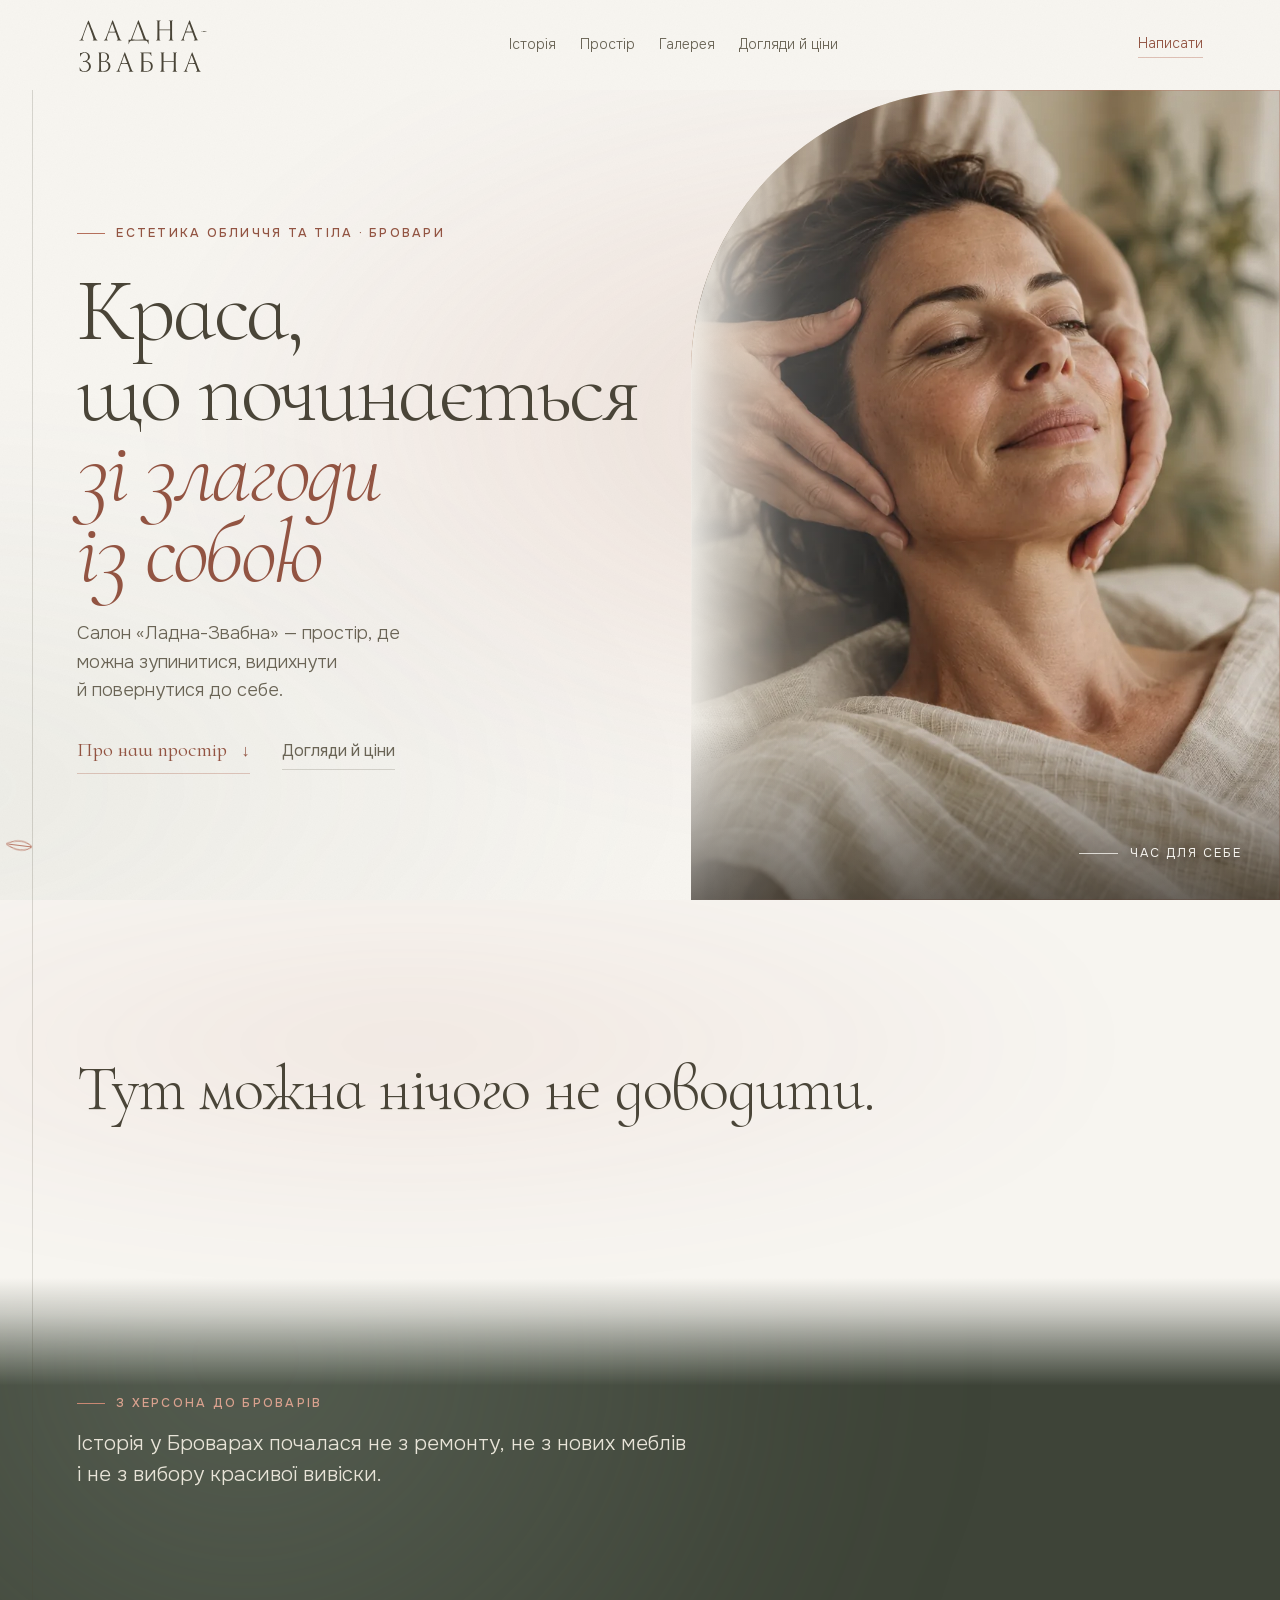
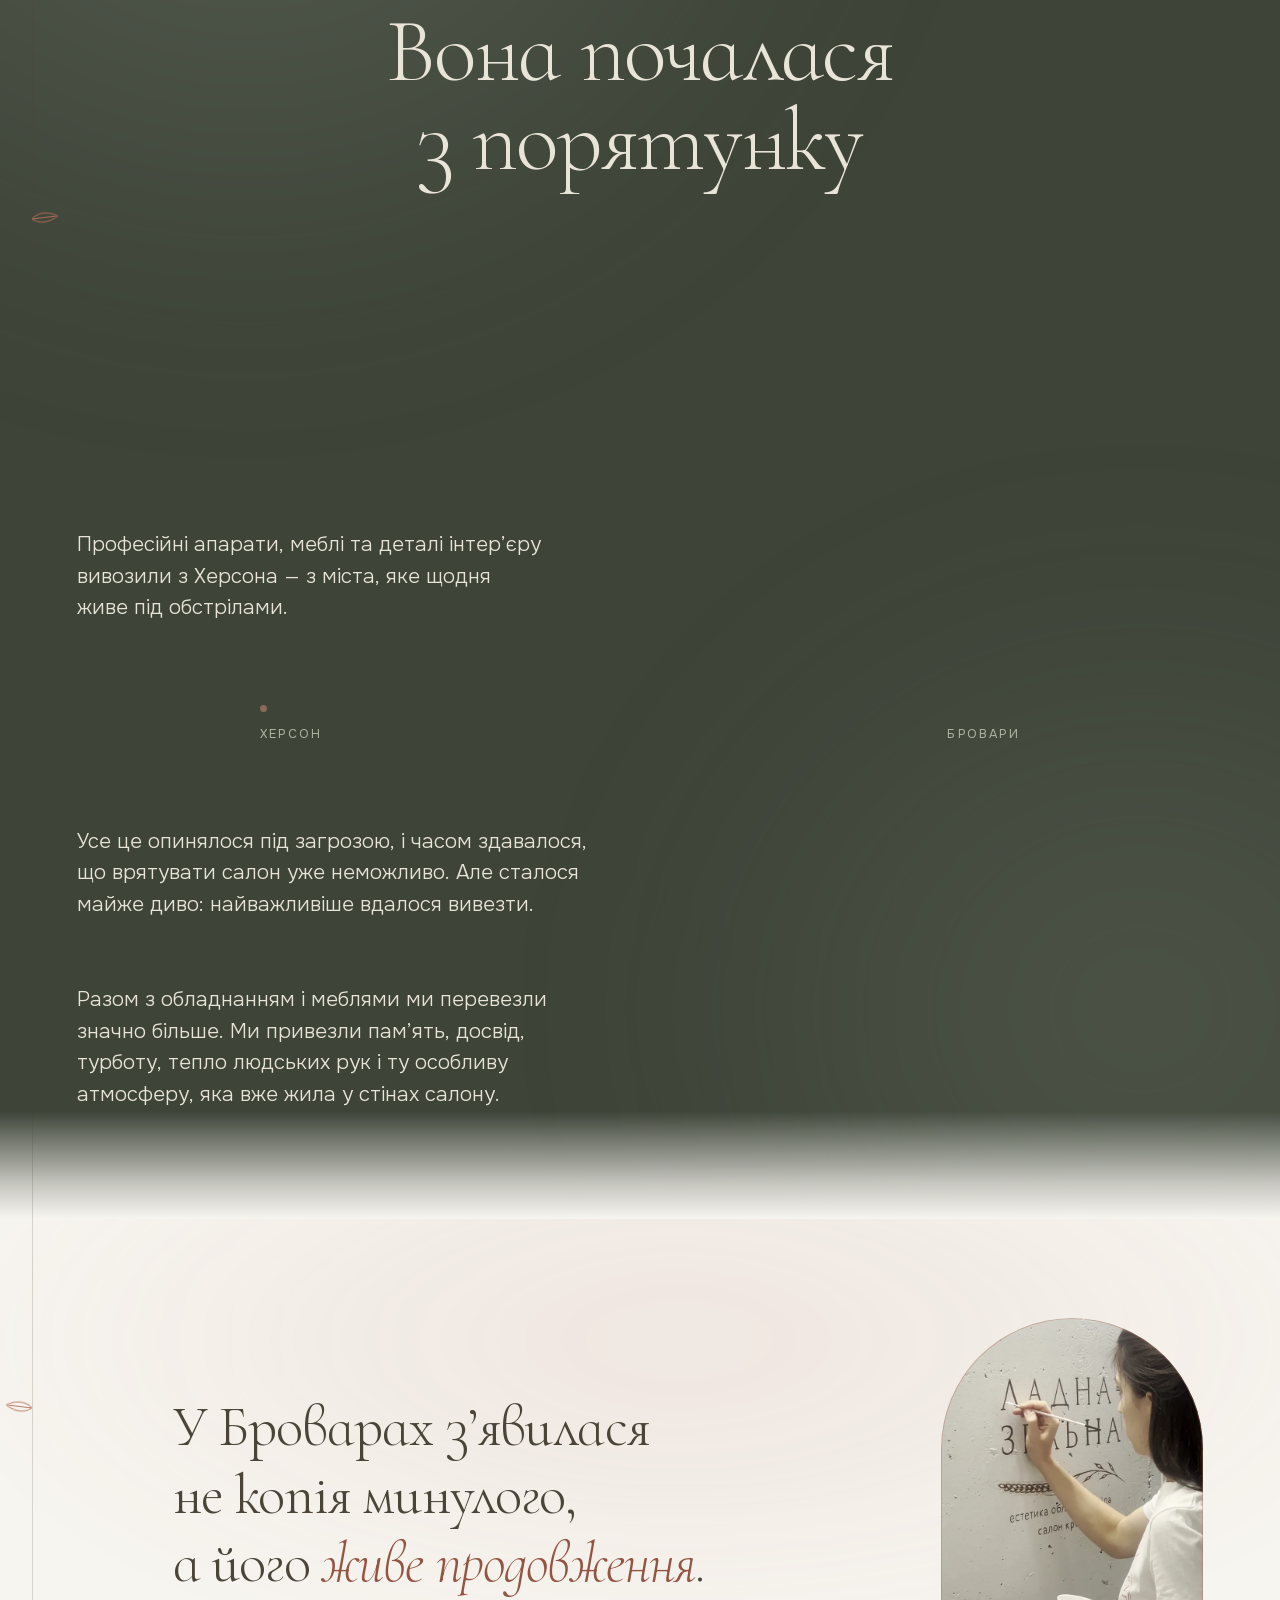
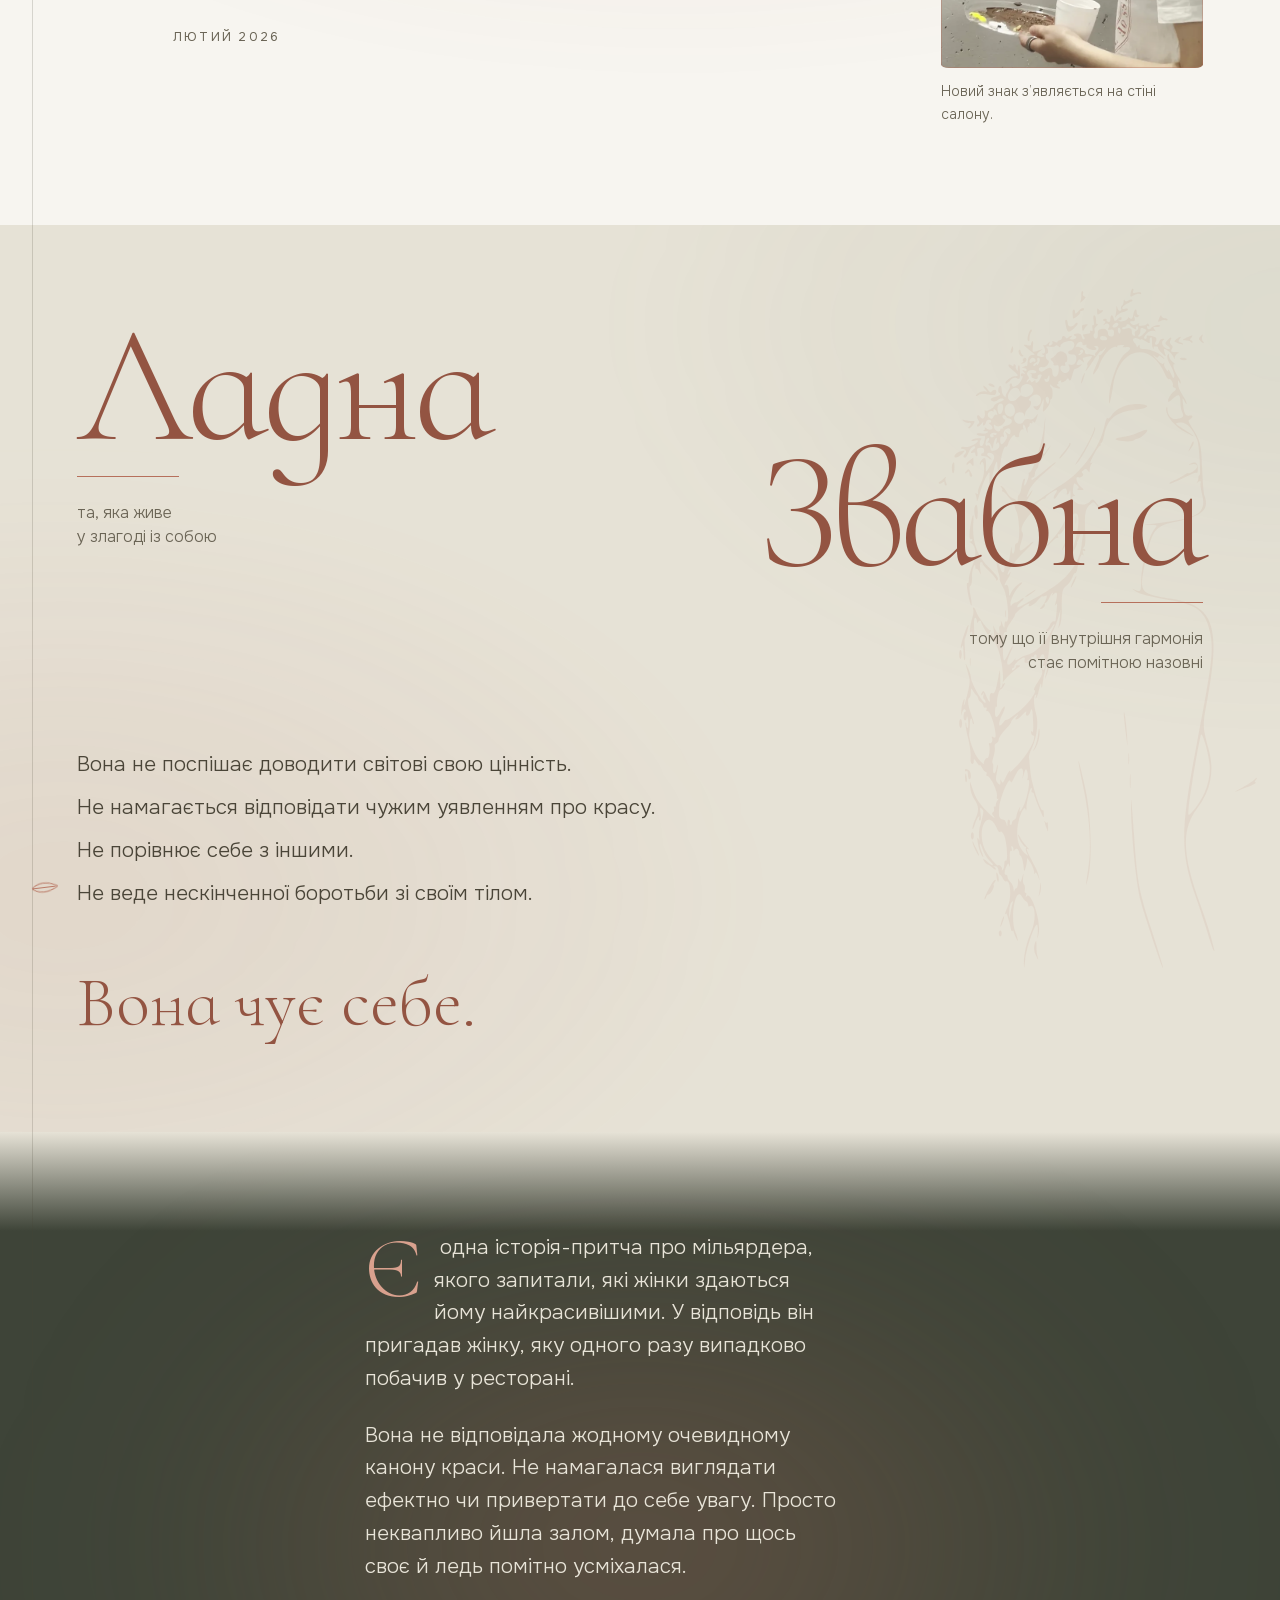
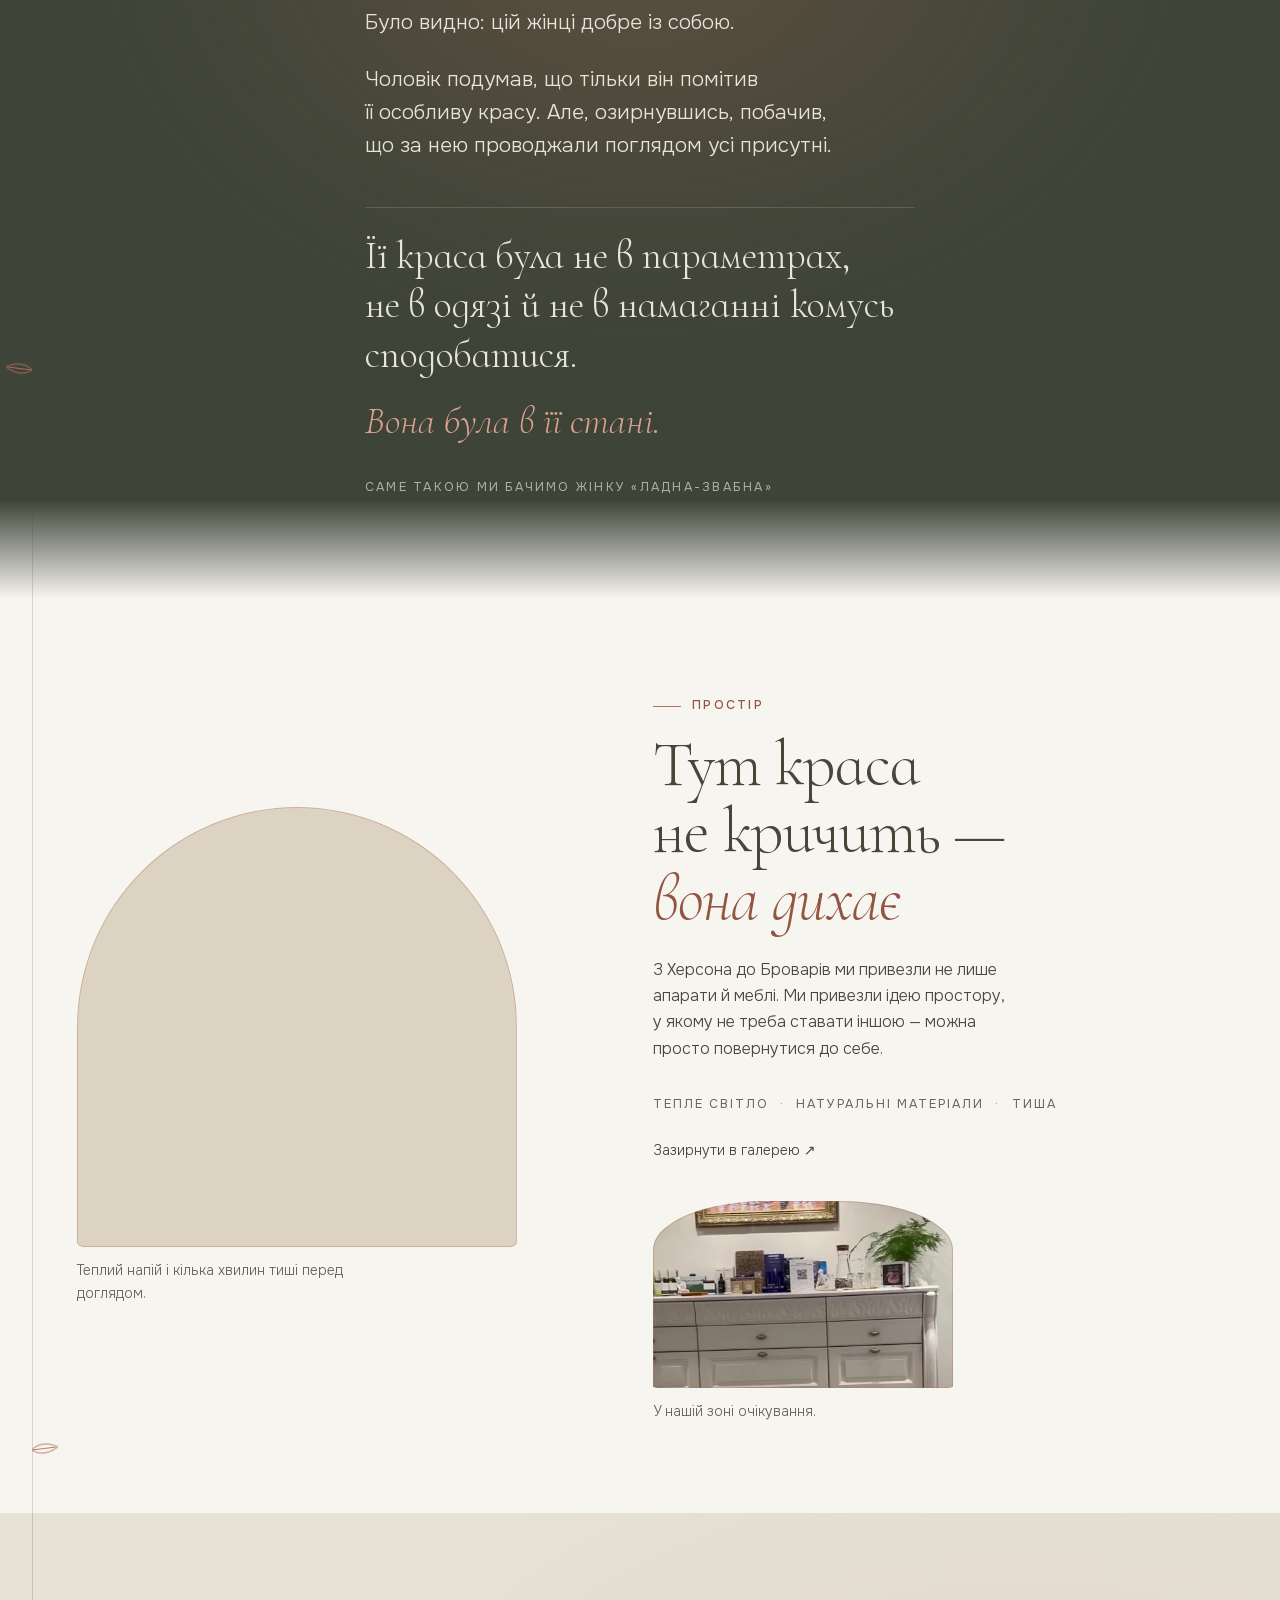
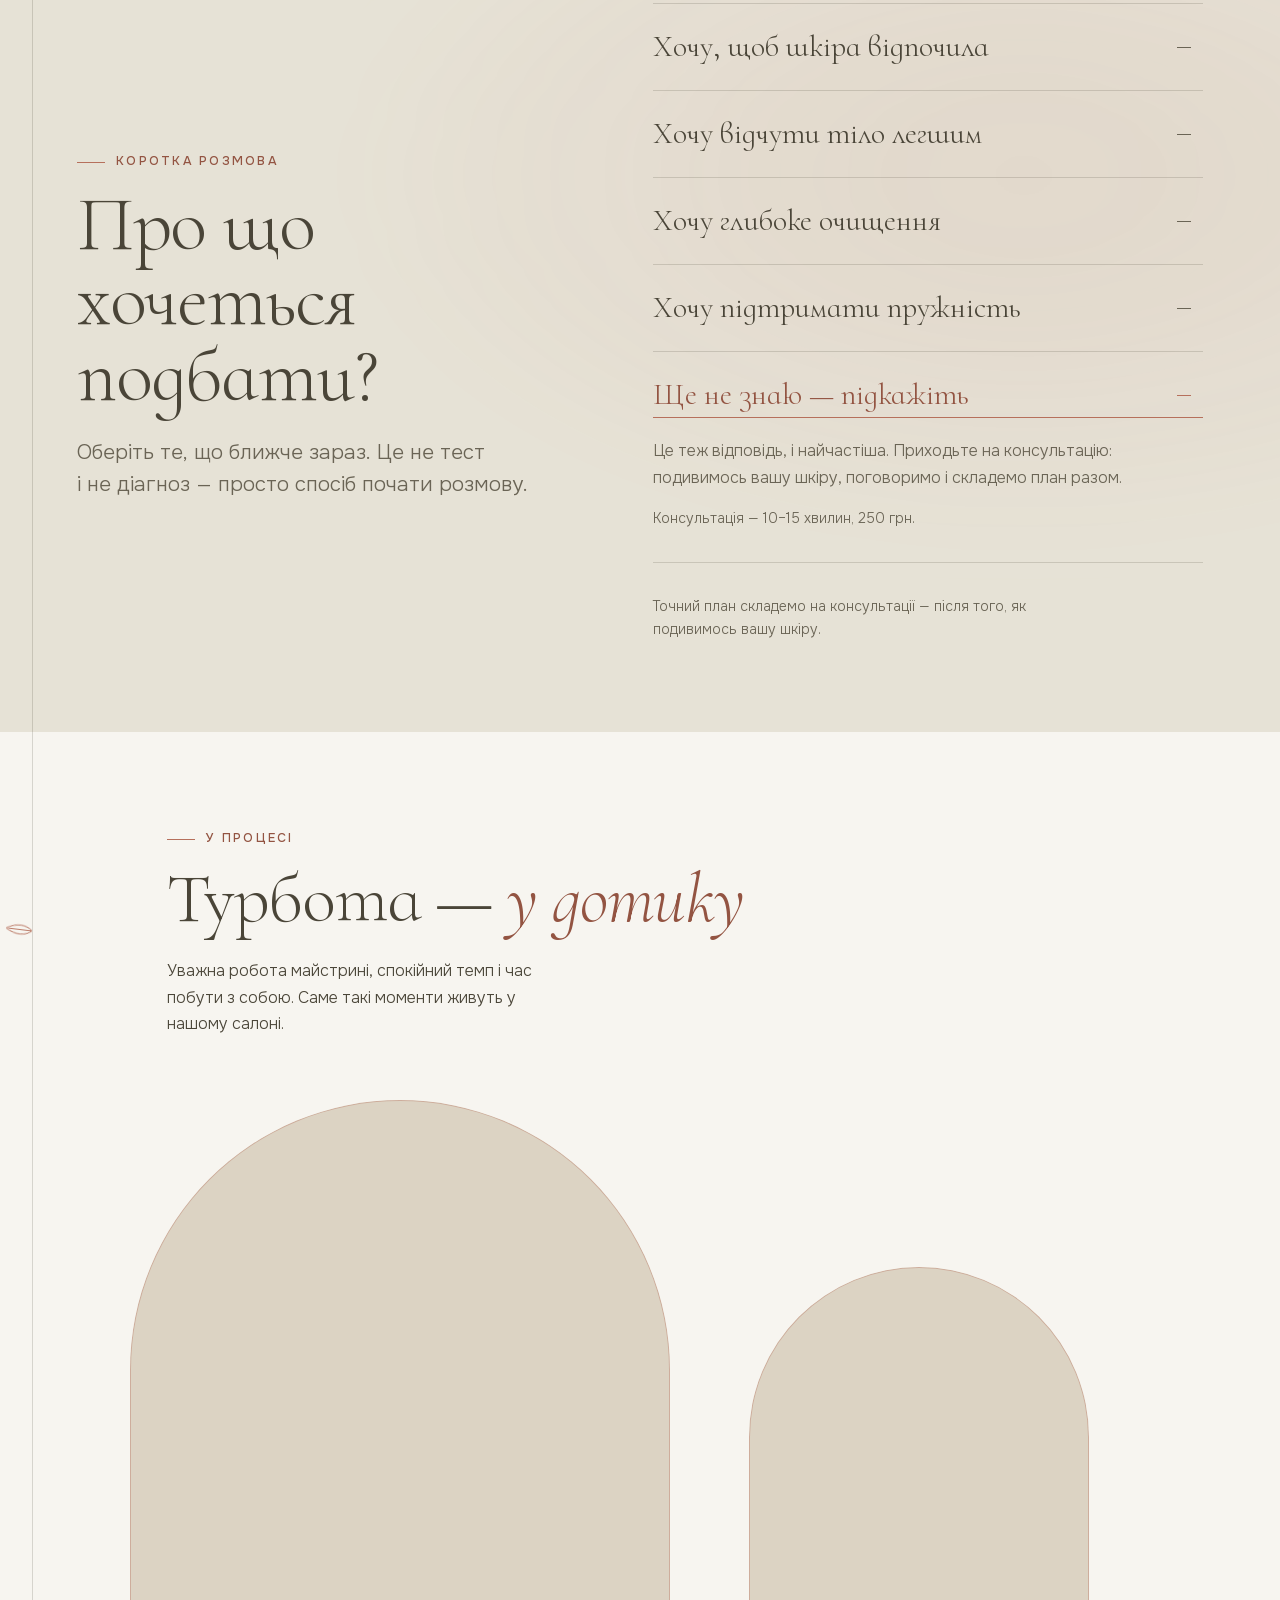
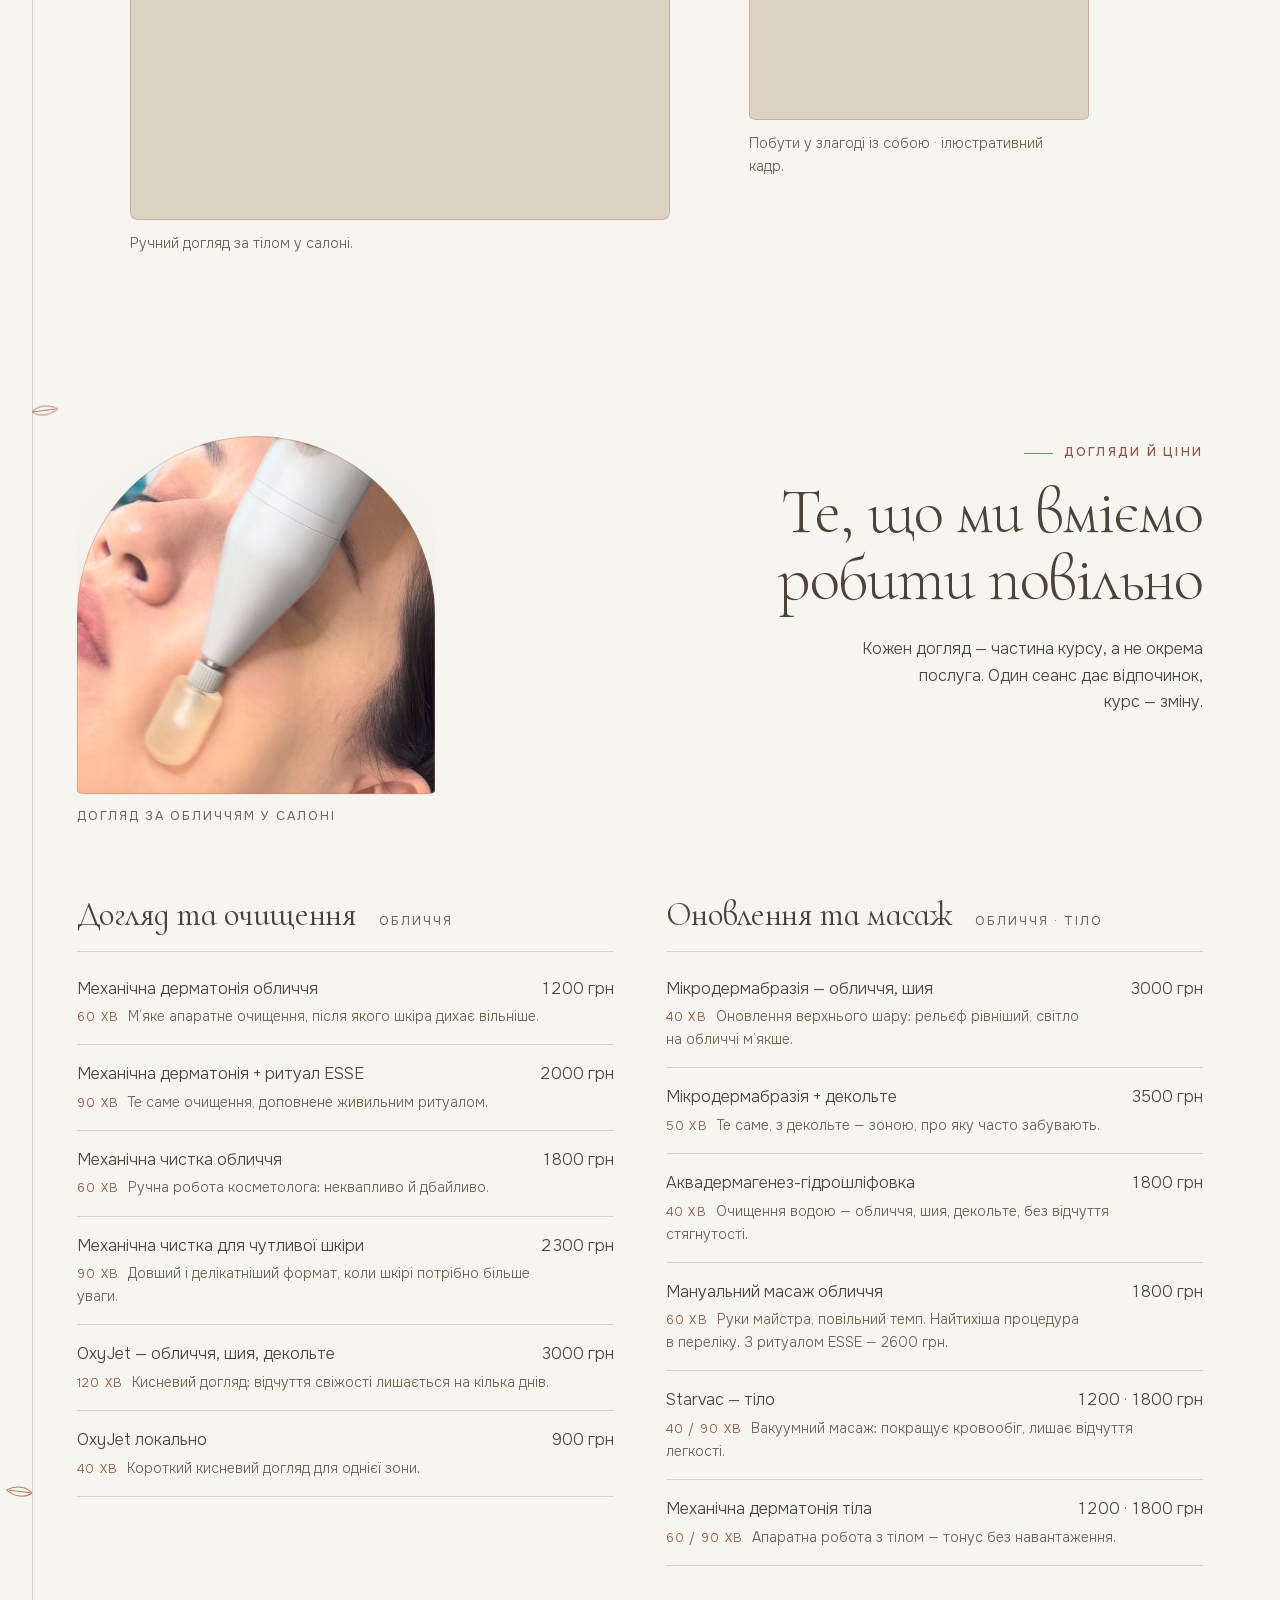
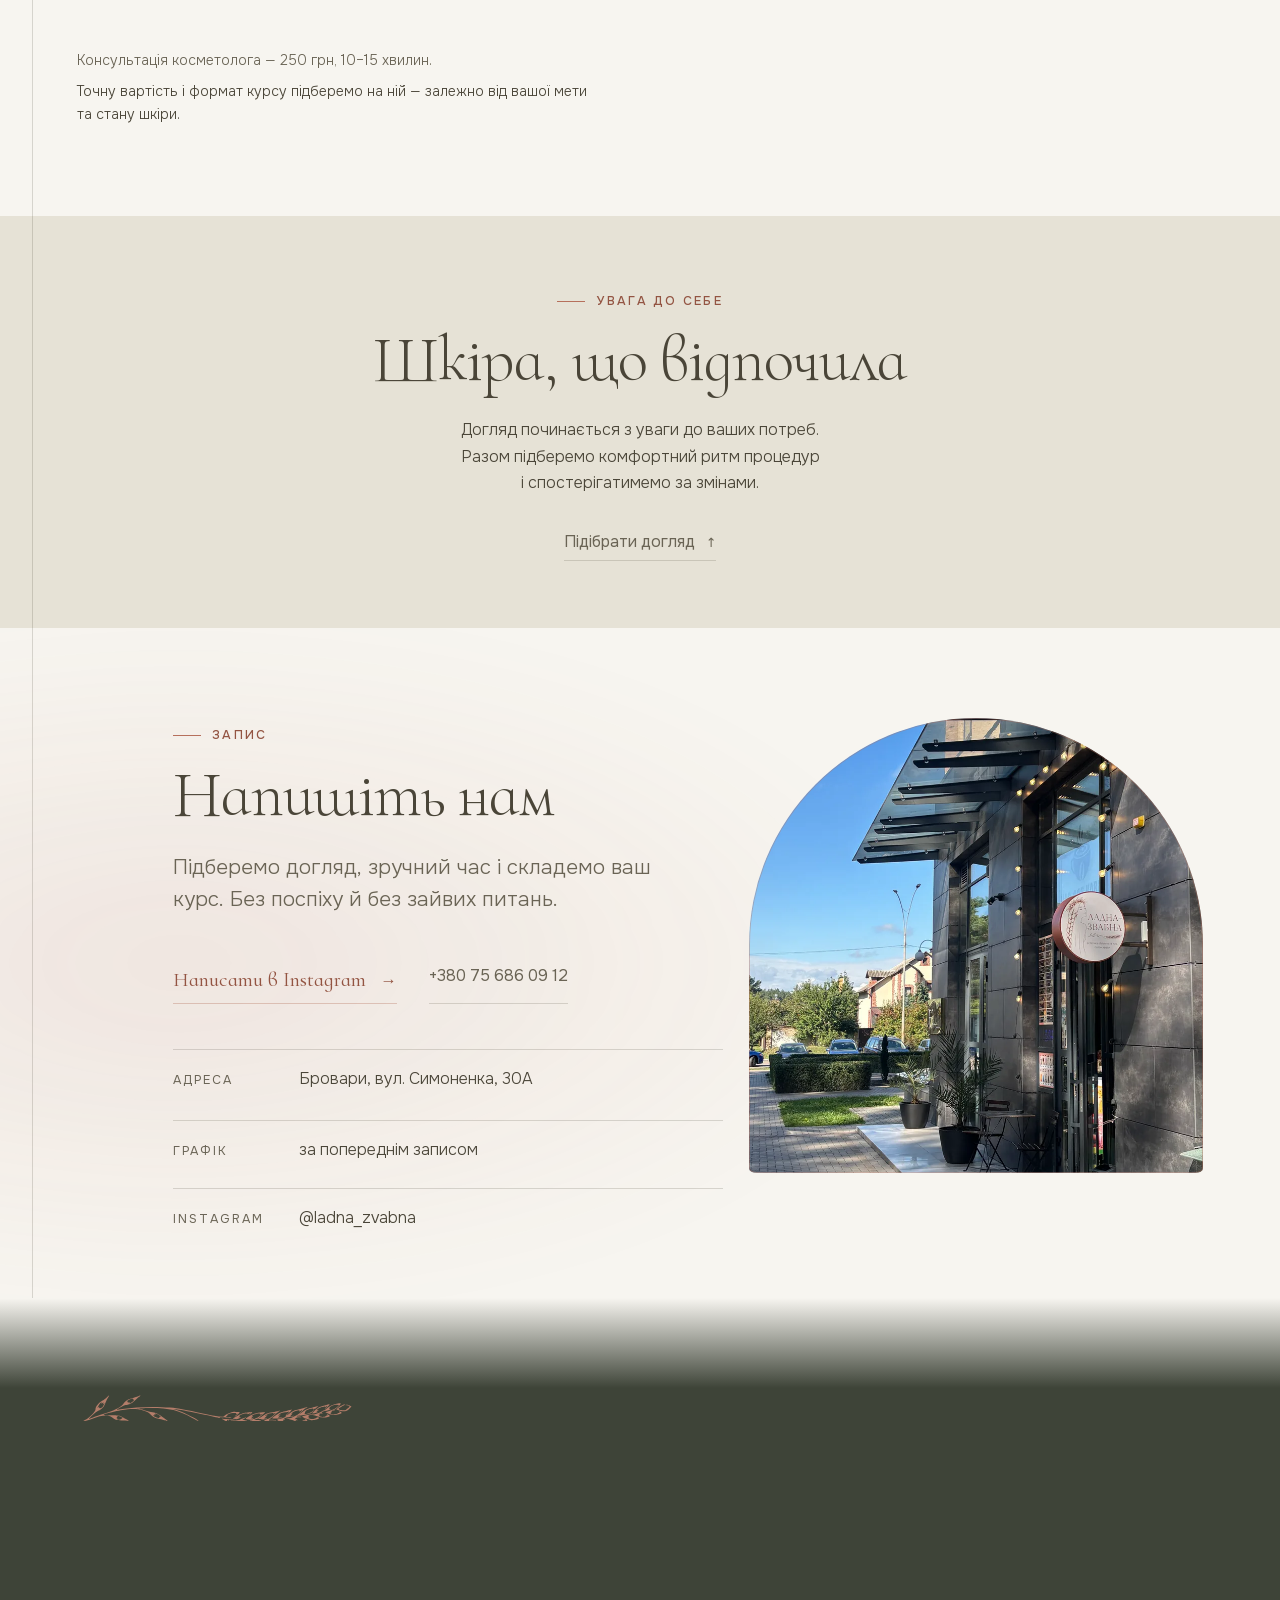
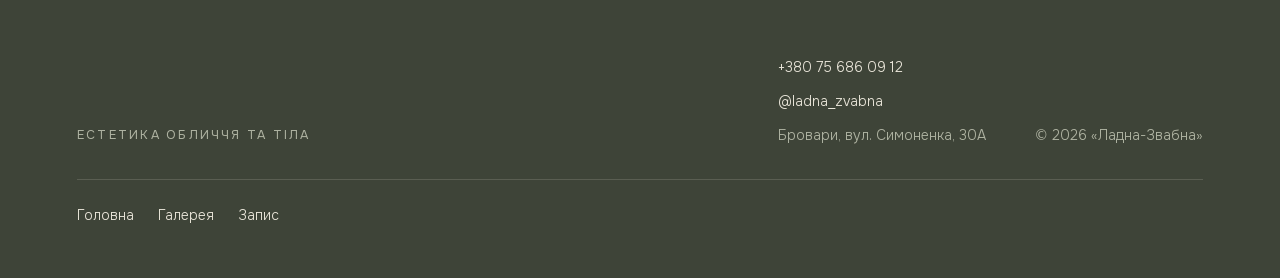
==== commit 633b67a1: "Curate salon gallery and replace space imagery" ====
--- a/index.html
+++ b/index.html
@@ -91,6 +91,7 @@
     <nav class="hdr__nav" aria-label="Основна навігація">
       <a href="#story">Історія</a>
       <a href="#space">Простір</a>
+      <a href="gallery.html">Галерея</a>
       <a href="#care">Догляди й&nbsp;ціни</a>
     </nav>
     <a class="hdr__act" href="https://instagram.com/ladna_zvabna" rel="noopener">Написати</a>
@@ -104,6 +105,7 @@
       <a href="#story">Історія</a>
       <a href="#meaning">Ладна-Звабна</a>
       <a href="#space">Простір</a>
+      <a href="gallery.html">Галерея</a>
       <a href="#consult">Консультація</a>
       <a href="#care">Догляди й&nbsp;ціни</a>
       <a href="#book">Запис</a>
@@ -361,13 +363,13 @@
   <div class="wrap grid">
 
     <figure class="lane-media-l space__photo media">
-      <div class="arch arch--tall arch--framed arch-open">
+      <div class="arch arch--soft arch--framed arch-open">
         <picture>
-          <source srcset="assets/img/interior/brand-wall.webp" type="image/webp">
-          <img src="assets/img/interior/brand-wall.jpg" alt="Розписаний вручну знак і жіноча ілюстрація на стіні салону" width="540" height="720" loading="lazy" decoding="async">
+          <source srcset="assets/img/gallery/coffee-candle.webp" type="image/webp">
+          <img src="assets/img/gallery/coffee-candle.jpg" alt="Кавова чашка й запалена свічка на таці в зоні відпочинку салону" width="720" height="720" loading="lazy" decoding="async">
         </picture>
       </div>
-      <figcaption>Наш простір у Броварах — зі знаком, створеним вручну.</figcaption>
+      <figcaption>Теплий напій і кілька хвилин тиші перед доглядом.</figcaption>
     </figure>
 
     <div class="lane-right space__text">
@@ -383,14 +385,15 @@
         <li>натуральні матеріали</li>
         <li>тиша</li>
       </ul>
+      <a class="link link--grow space__gallery" href="gallery.html">Зазирнути в галерею <span aria-hidden="true">↗</span></a>
       <figure class="space__welcome media">
         <div class="arch arch--wide arch--framed">
           <picture>
-            <source srcset="assets/img/interior/welcome-tea.webp" type="image/webp">
-            <img src="assets/img/interior/welcome-tea.jpg" alt="Чашка теплого напою з печивом для гості салону" width="800" height="500" loading="lazy" decoding="async">
+            <source srcset="assets/img/gallery/reception-room.webp" type="image/webp">
+            <img src="assets/img/gallery/reception-room.jpg" alt="Світлий комод і живі рослини в зоні очікування салону" width="464" height="618" loading="lazy" decoding="async">
           </picture>
         </div>
-        <figcaption>Невелика пауза перед доглядом.</figcaption>
+        <figcaption>У нашій зоні очікування.</figcaption>
       </figure>
     </div>
 
@@ -714,6 +717,11 @@
 
       <p class="foot__copy">© 2026 «Ладна-Звабна»</p>
     </div>
+    <nav class="foot__nav" aria-label="Сторінки сайту">
+      <a class="link link--grow" href="index.html">Головна</a>
+      <a class="link link--grow" href="gallery.html">Галерея</a>
+      <a class="link link--grow" href="#book">Запис</a>
+    </nav>
   </div>
 </footer>
 
--- a/assets/css/site.min.css
+++ b/assets/css/site.min.css
@@ -1 +1 @@
-@font-face{font-family:'Cormorant Infant';src:url('../fonts/cormorant-infant-300.woff2') format('woff2');font-weight:300;font-style:normal;font-display:swap}@font-face{font-family:'Cormorant Infant';src:url('../fonts/cormorant-infant-300-italic.woff2') format('woff2');font-weight:300;font-style:italic;font-display:swap}@font-face{font-family:'Cormorant Infant';src:url('../fonts/cormorant-infant-400.woff2') format('woff2');font-weight:400;font-style:normal;font-display:swap}@font-face{font-family:'Cormorant Infant';src:url('../fonts/cormorant-infant-400-italic.woff2') format('woff2');font-weight:400;font-style:italic;font-display:swap}@font-face{font-family:'Cormorant Infant';src:url('../fonts/cormorant-infant-500.woff2') format('woff2');font-weight:500;font-style:normal;font-display:swap}@font-face{font-family:'Cormorant Infant';src:url('../fonts/cormorant-infant-500-italic.woff2') format('woff2');font-weight:500;font-style:italic;font-display:swap}@font-face{font-family:Onest;src:url('../fonts/onest-300.woff2') format('woff2');font-weight:300;font-style:normal;font-display:swap}@font-face{font-family:Onest;src:url('../fonts/onest-400.woff2') format('woff2');font-weight:400;font-style:normal;font-display:swap}@font-face{font-family:Onest;src:url('../fonts/onest-500.woff2') format('woff2');font-weight:500;font-style:normal;font-display:swap}@font-face{font-family:'Cormorant Fallback';src:local('Georgia'),local('Times New Roman'),local('Times');size-adjust:97.1%;font-weight:300 500;font-style:normal}@font-face{font-family:'Cormorant Fallback';src:local('Georgia Italic'),local('Times New Roman Italic');size-adjust:97.1%;font-weight:300 500;font-style:italic}:root{--milk:#F7F5F0;--cream:#E6E2D6;--sand:#DCD3C3;--sage:#A9B48A;--olive:#7F8F76;--olive-deep:#3E4438;--copper:#B6705C;--copper-text:#935442;--copper-deep:#9C5A48;--ink:#4A4538;--ink-dim:#6A6455;--ink-faint:#A89F8B;--line:rgba(74,69,56,.19);--rgb-copper:182,112,92;--rgb-olive:127,143,118;--rgb-sage:169,180,138;--rgb-sand:220,211,195;--rgb-ink:74,69,56;--rgb-milk:247,245,240;--bg:var(--milk);--bg-soft:var(--cream);--fg:var(--ink);--fg-dim:var(--ink-dim);--accent:var(--copper-text);--accent-line:var(--copper);--rule:var(--line);--font-display:'Cormorant Infant','Cormorant Fallback',Georgia,'Times New Roman',serif;--font-text:'Onest','Segoe UI',system-ui,-apple-system,sans-serif;--fs-h1:clamp(2.6rem, 7.6vw, 8rem);--fs-h2:clamp(2.4rem, 5vw, 4.6rem);--fs-h3:clamp(1.5rem, 2.6vw, 2.2rem);--fs-lead:clamp(1.15rem, 1.6vw, 1.4rem);--fs-body:clamp(1rem, 1.15vw, 1.15rem);--fs-small:clamp(.875rem, 1vw, .95rem);--fs-mini:.78rem;--sp-2:.5rem;--sp-3:.75rem;--sp-4:1rem;--sp-6:1.5rem;--sp-8:2rem;--sp-12:3rem;--sp-16:4rem;--sp-24:6rem;--sp-section:clamp(72px, 10vh, 146px);--sp-breath:clamp(44px, 6.5vh, 88px);--gutter:clamp(16px, 2vw, 32px);--pad-x:clamp(20px, 6vw, 120px);--maxw:1440px;--hdr-h:90px;--measure:34ch;--e-out:cubic-bezier(.16, 1, .3, 1);--e-breath:cubic-bezier(.37, 0, .17, 1);--d-fast:900ms;--d-reveal:1200ms;--d-slow:1600ms;--stagger:110ms;--shift:14px;--breath:18s;--shadow-soft:0 40px 80px -30px rgba(90,78,58,.22);--shadow-lift:0 60px 120px -40px rgba(90,78,58,.28);--arch-foot:8px;--grain-opacity:.032}.on-dark{--bg:var(--olive-deep);--bg-soft:#454C3F;--fg:#E8E4D8;--fg-dim:#AFB3A2;--accent:#D9A18E;--accent-line:#C98873;--rule:rgba(232,228,216,.16);color:var(--fg);background:var(--bg)}*,::after,::before{box-sizing:border-box}*{margin:0}html{-webkit-text-size-adjust:100%;-webkit-font-smoothing:antialiased;-moz-osx-font-smoothing:grayscale;text-rendering:optimizeLegibility}body{min-height:100vh;background:var(--bg);color:var(--fg);font-family:var(--font-text);font-size:var(--fs-body);font-weight:300;line-height:1.65;overflow-x:hidden;overflow-wrap:break-word}canvas,img,picture,svg,video{display:block;max-width:100%}img,video{height:auto}button,input,select,textarea{font:inherit;color:inherit}button{background:0 0;border:0;padding:0;cursor:pointer}ol,ul{list-style:none;padding:0}a{color:inherit;text-decoration:none}svg{fill:currentColor}h1,h2,h3,h4{font-family:var(--font-display);font-weight:300;text-wrap:balance;hyphens:none}h1{font-size:var(--fs-h1);line-height:.95;letter-spacing:-.02em}h2{font-size:var(--fs-h2);line-height:1.05;letter-spacing:-.015em}h3{font-size:var(--fs-h3);line-height:1.2;font-weight:400;letter-spacing:-.01em}p{text-wrap:pretty;hyphens:none}p+p{margin-top:var(--sp-4)}em,i{font-style:italic}b,strong{font-weight:500}.measure{max-width:var(--measure)}.measure--wide{max-width:46ch}.measure--tight{max-width:26ch}.lead{font-size:var(--fs-lead);line-height:1.55;color:var(--fg-dim);max-width:38ch}.mini{display:inline-flex;align-items:center;gap:.9em;font-size:var(--fs-mini);font-weight:500;letter-spacing:.18em;text-transform:uppercase;color:var(--accent);line-height:1.4}.mini::before{content:'';width:clamp(18px,2.2vw,34px);height:1px;background:var(--accent-line);flex:0 0 auto}.book__info dt,.care__aside figcaption,.care__gm,.cmp__labels,.compare__side figcaption,.facts,.foot .mini,.hero__cap,.parable__sign,.path__labels,.story__date{color:var(--fg-dim);font-weight:400}.foot .mini::before,.parable__sign::before,.story__date::before{display:none}.say{font-family:var(--font-display);font-size:clamp(1.6rem,3.2vw,2.8rem);font-style:italic;font-weight:300;line-height:1.25;color:var(--accent);max-width:22ch}.dropcap::first-letter{font-family:var(--font-display);font-size:4.2em;line-height:.78;font-weight:300;color:var(--accent);float:left;padding:.06em .14em 0 0}.hang-quote{margin-left:-.42em}.hang-dash{margin-left:-.55em}.tnum{font-variant-numeric:tabular-nums}.onum{font-variant-numeric:oldstyle-nums}.link{position:relative;display:inline-block;padding-bottom:.22em;color:var(--fg);transition:color var(--d-fast) var(--e-out)}.link::after{content:'';position:absolute;left:0;bottom:0;width:100%;height:1px;background:linear-gradient(90deg,#c98873,var(--accent-line) 45%,var(--copper-deep));transform:scaleX(var(--u,1));transform-origin:left;transition:transform var(--d-fast) var(--e-out)}.link:hover{color:var(--accent)}.link--grow{--u:0}.link--grow:hover{--u:1}.act{display:inline-flex;align-items:baseline;gap:.7em;font-size:var(--fs-lead);font-family:var(--font-display);font-weight:400;color:var(--accent);padding-bottom:.3em;border-bottom:1px solid rgba(var(--rgb-copper),.35);transition:border-color var(--d-fast) var(--e-out),gap var(--d-fast) var(--e-out)}.act:hover{border-color:var(--copper);gap:1.1em}.act .arrow{font-size:.8em;transition:transform var(--d-fast) var(--e-out)}.act:hover .arrow{transform:translateX(3px)}.act--quiet{font-family:var(--font-text);font-size:var(--fs-body);color:var(--fg-dim);border-color:var(--rule)}.act--quiet:hover{color:var(--fg);border-color:var(--fg-dim)}@media (max-width:834px){.act,.foot a,.hdr__act,.hdr__menu,.hdr__nav a,.link,.menu__nav a{position:relative}.act::before,.foot a::before,.hdr__act::before,.hdr__menu::before,.hdr__nav a::before,.link::before,.menu__nav a::before{content:'';position:absolute;left:0;right:0;top:50%;height:max(100%,44px);transform:translateY(-50%)}}[id]{scroll-margin-top:calc(var(--hdr-h) + var(--sp-6))}:focus{outline:0}:focus-visible{outline:2px solid var(--copper);outline-offset:4px;border-radius:2px}::selection{background:var(--copper-deep);color:var(--milk)}.skip{position:absolute;left:var(--pad-x);top:-100px;z-index:9999;background:var(--milk);color:var(--ink);padding:.8em 1.4em;border:1px solid var(--copper);transition:top .2s var(--e-out)}.skip:focus{top:16px}.sr-only{position:absolute;width:1px;height:1px;padding:0;margin:-1px;overflow:hidden;clip:rect(0,0,0,0);white-space:nowrap;border:0}.rule{height:1px;background:var(--rule);border:0}.mark{display:block;background-color:currentColor;-webkit-mask-repeat:no-repeat;mask-repeat:no-repeat;-webkit-mask-position:center;mask-position:center;-webkit-mask-size:contain;mask-size:contain}.lz-sprite{position:absolute;width:0;height:0;overflow:hidden}.lz-ico{display:block;width:100%;height:auto;fill:currentColor}.lz-ico--word{aspect-ratio:540/232}.lz-ico--divider{aspect-ratio:550/100}.lz-ico--ear,.lz-ico--leaf{height:100%;fill:none;stroke:currentColor;stroke-width:1;stroke-linejoin:round;stroke-linecap:round;vector-effect:non-scaling-stroke}.mark--figure{-webkit-mask-image:url('../svg/figure.svg');mask-image:url('../svg/figure.svg');aspect-ratio:227/507}.rule-mark{width:clamp(180px,26vw,360px);color:var(--accent-line);opacity:.85}.wrap{width:100%;max-width:var(--maxw);margin-inline:auto;padding-inline:var(--pad-x)}.grid{display:grid;grid-template-columns:repeat(12,1fr);column-gap:var(--gutter);row-gap:var(--sp-8)}.lane-left{grid-column:2/span 6}.lane-right{grid-column:7/span 5}.lane-center{grid-column:4/span 6}.lane-inset{grid-column:3/span 8}.lane-wide{grid-column:2/span 10}.lane-full{grid-column:1/-1}.lane-media-l{grid-column:1/span 5}.lane-media-r{grid-column:8/span 5}.lane-media-c{grid-column:4/span 6}@media (max-width:900px){.lane-center,.lane-inset,.lane-left,.lane-right,.lane-wide{grid-column:1/-1}.lane-media-c,.lane-media-l,.lane-media-r{grid-column:1/-1;max-width:min(100%,440px)}.lane-media-r{justify-self:end}.lane-media-c{justify-self:center}}.section{position:relative;padding-block:var(--sp-section);isolation:isolate;overflow:clip}.section--tight{padding-block:var(--sp-breath)}.section--tall{padding-block:calc(var(--sp-section) * 1.35)}.section--pause{padding-block:var(--sp-breath);min-height:min(42vh,380px);display:grid;place-items:center}.section--soft{background:var(--bg-soft)}.section--coda{padding-block:var(--sp-breath)}.stack>*+*{margin-top:var(--sp-6)}.stack-lg>*+*{margin-top:var(--sp-12)}.stack-xl>*+*{margin-top:var(--sp-24)}.arch{position:relative;overflow:hidden;aspect-ratio:3/4;border-radius:50% 50% var(--arch-foot) var(--arch-foot)/37.5% 37.5% 1% 1%;background:var(--sand)}.arch--tall{aspect-ratio:2/3;border-radius:50% 50% var(--arch-foot) var(--arch-foot)/25% 25% 1% 1%}.arch--soft{aspect-ratio:1/1;border-radius:50% 50% var(--arch-foot) var(--arch-foot)/50% 50% 1% 1%}.arch--wide{aspect-ratio:16/10;border-radius:38% 38% var(--arch-foot) var(--arch-foot)/26% 26% 1% 1%}.arch--round{aspect-ratio:1/1;border-radius:50%}.arch>img,.arch>picture,.arch>picture>img,.arch>video{width:100%;height:100%;object-fit:cover}.arch>video{background:var(--sand)}.arch--framed::after{content:'';position:absolute;inset:0;border-radius:inherit;border:1px solid rgba(var(--rgb-copper),.38);pointer-events:none}.ph{position:relative;background:radial-gradient(120% 90% at 30% 20%,rgba(var(--rgb-copper),.13),transparent 62%),radial-gradient(100% 80% at 78% 84%,rgba(var(--rgb-sage),.15),transparent 60%),var(--milk)}.ph::after{content:'';position:absolute;inset:0;border-radius:inherit;border:1px solid rgba(var(--rgb-copper),.3);pointer-events:none}.ph__note{position:absolute;left:0;right:0;bottom:1.4em;text-align:center;font-size:var(--fs-mini);letter-spacing:.16em;text-transform:uppercase;color:var(--fg)}.media{position:relative}.media figcaption{margin-top:var(--sp-3);font-size:var(--fs-small);color:var(--fg-dim);max-width:30ch}.scatter{display:grid;grid-template-columns:repeat(10,1fr);gap:var(--gutter);align-items:end}.scatter>:first-child{grid-column:span 3}.scatter>:nth-child(2){grid-column:span 3;margin-top:var(--sp-8)}.scatter>:nth-child(3){grid-column:span 4;margin-top:calc(var(--sp-6) * -1)}.stalk{position:absolute;left:max(28px,calc(var(--pad-x) * .42));top:0;bottom:0;width:1px;pointer-events:none;z-index:1}.stalk__stem{position:absolute;left:0;top:0;width:1px;height:100%;background:var(--rule)}.stalk__stem::before{content:'';position:absolute;left:0;top:0;width:100%;height:calc(var(--thread,1) * 100%);background:linear-gradient(180deg,rgba(var(--rgb-copper),0) 0,rgba(var(--rgb-copper),.55) 7%,rgba(var(--rgb-copper),.55) 93%,rgba(var(--rgb-copper),.1) 100%)}.stalk__leaf{--side:1;position:absolute;top:var(--at);left:0;width:26px;height:13px;transform-origin:0 50%;transform:translateY(-50%) scaleX(calc(var(--side) * .04)) rotate(-7deg);opacity:0;transition:transform 1s var(--e-out),opacity .8s var(--e-out);color:var(--accent-line)}.stalk__leaf:nth-child(2n){--side:-1}.stalk__leaf.is-out{opacity:.9;transform:translateY(-50%) scaleX(var(--side)) rotate(-7deg)}.stalk__ear{position:absolute;left:50%;bottom:-6px;width:34px;height:76px;transform:translateX(-50%) scaleY(.06);transform-origin:50% 100%;opacity:0;transition:transform 1.2s var(--e-out),opacity .9s var(--e-out);color:var(--accent-line)}.stalk__ear.is-out{opacity:1;transform:translateX(-50%) scaleY(1);animation:lz-breathe 12s var(--e-breath) 1.4s infinite}@media (max-width:900px){.stalk{left:22px}.stalk__leaf{width:18px;height:9px}.stalk__ear{width:24px;height:54px}}@media (max-width:520px){.scatter{grid-template-columns:repeat(2,1fr)}.scatter>*{grid-column:span 1!important;margin-top:0!important}.scatter>:nth-child(3){grid-column:span 2!important}.stalk{left:8px}.stalk__leaf{--side:1!important;width:12px;height:6px}.stalk__ear{width:16px;height:38px}}main{position:relative}.flow-row{display:flex;flex-wrap:wrap;gap:var(--sp-6);align-items:center}.flow-col{display:flex;flex-direction:column;gap:var(--sp-4)}.pull-up{margin-top:calc(var(--sp-16) * -1)}.hdr{position:sticky;top:0;z-index:60;background:var(--milk);transition:transform .7s var(--e-out),opacity .7s var(--e-out)}.hdr--away{transform:translateY(-100%);opacity:0;pointer-events:none}.hdr__in{display:flex;align-items:center;gap:var(--sp-8);height:var(--hdr-h)}.hdr__logo{display:block;flex:0 0 auto}.hdr__word{width:132px;color:var(--ink)}.hdr__nav{display:flex;gap:var(--sp-6);margin-inline:auto;font-size:var(--fs-small);color:var(--fg-dim)}.hdr__nav a{padding-block:.4em;transition:color var(--d-fast) var(--e-out)}.hdr__nav a:hover{color:var(--accent)}.hdr__act{font-size:var(--fs-small);color:var(--accent);padding-bottom:.2em;border-bottom:1px solid rgba(var(--rgb-copper),.4);transition:border-color var(--d-fast) var(--e-out)}.hdr__act:hover{border-color:var(--copper)}@media (max-width:768px){.hdr__nav{display:none}.hdr__in{justify-content:space-between;gap:var(--sp-4)}.hdr__word{width:104px}:root{--hdr-h:77px}}.loader__mark{width:min(280px,50vw);color:var(--accent-line)}.loader__word{width:min(220px,42vw);color:var(--ink);opacity:.9}.hero{position:relative;min-height:calc(100svh - var(--hdr-h));display:flex;align-items:center;padding-block:clamp(16px,3.2vh,64px);overflow:clip;isolation:isolate}.hero__in{width:100%}.hero__frame{position:absolute;top:0;right:0;bottom:0;width:min(46vw,860px);margin:0;z-index:1;border-radius:clamp(160px,22vw,340px) 0 0;overflow:hidden}.hero__frame .arch{width:100%;height:100%;aspect-ratio:auto;border-radius:0;box-shadow:none}.hero__frame img,.hero__frame picture{width:100%;height:100%;object-fit:cover;object-position:52% 46%}.hero__frame::after{content:'';position:absolute;inset:0;background:linear-gradient(90deg,rgba(247,245,240,.92) 0,rgba(247,245,240,.28) 16%,rgba(247,245,240,0) 42%);pointer-events:none}.hero__text{grid-column:1/span 6;position:relative;z-index:2}.hero__text>.mini{margin-bottom:clamp(6px,1.4vh,16px)}.hero__title{margin-block:clamp(8px,1.8vh,24px) clamp(12px,2.8vh,32px);font-size:min(clamp(3rem, 7vw, 8rem), 15vh);line-height:.9;letter-spacing:-.03em}.hero__title em{font-style:italic;color:var(--accent);display:inline-block}.hero .lead{margin-bottom:clamp(14px,3.2vh,40px);max-width:32ch;font-size:clamp(15px, 2.9vh, 1.15rem)}.hero__acts{display:flex;flex-wrap:wrap;gap:clamp(18px,4vw,32px);align-items:baseline}.hero__frame::before{content:'';position:absolute;left:0;right:0;bottom:0;height:clamp(120px,22%,220px);z-index:2;pointer-events:none;background:linear-gradient(0deg,rgba(38,32,25,.62) 0,rgba(38,32,25,.28) 46%,rgba(38,32,25,0) 100%)}.hero__cap{position:absolute;right:clamp(20px,3vw,44px);bottom:clamp(20px,4vh,44px);z-index:3;display:flex;align-items:center;gap:var(--sp-3);font-size:var(--fs-mini);letter-spacing:.16em;text-transform:uppercase;color:var(--milk);text-shadow:0 1px 10px rgba(28,23,18,.7)}.hero__cap-line{width:clamp(24px,3vw,44px);height:1px;background:var(--milk);flex:0 0 auto;opacity:.8}@media (orientation:portrait) and (max-width:1024px){.hero{padding-block:0 clamp(12px,2.4vh,36px);align-items:stretch}.hero__in{display:flex;flex-direction:column;height:calc(100svh - var(--hdr-h) - clamp(12px,2.4vh,36px))}.hero__frame{order:-1;flex:1 1 auto;display:flex;flex-direction:column;position:relative;width:auto;inset:auto;margin-inline:calc(var(--pad-x) * -1);min-height:0;overflow:visible;border-radius:0}.hero__frame .arch{flex:1 1 auto;min-height:clamp(110px,16vh,220px);max-height:min(42vh,320px);border-radius:0 0 clamp(80px,20vw,180px);overflow:hidden}.hero__frame::after,.hero__frame::before{display:none}.hero__text{flex:0 0 auto;padding-top:clamp(12px,2.4vh,28px)}.hero__cap{position:static;flex:0 0 auto;margin-top:clamp(8px,1.4vh,16px);margin-inline:var(--pad-x);color:var(--fg-dim);text-shadow:none}@media (max-width:420px){.hero__cap{font-size:11px;letter-spacing:.09em;gap:var(--sp-2)}.hero__cap-line{width:18px}}@media (max-width:390px){.hero__acts{gap:var(--sp-6)}.hero__acts .act{font-size:1rem}.hero__acts .act--quiet{font-size:.92rem}}.hero__cap-line{background:var(--accent-line);opacity:1}.hero__title{font-size:min(clamp(2.2rem, 9.4vw, 4.4rem), 11vh)}.hero__text>.mini{display:none}}@media (orientation:portrait) and (max-width:420px) and (max-height:680px){.hero__in{height:auto;min-height:calc(100svh - var(--hdr-h) - 12px)}.hero__frame{flex:none}.hero__frame .arch{flex:none;height:clamp(200px,35vh,245px);min-height:0;max-height:none}.hero__text{padding-bottom:var(--sp-6)}}@media (orientation:landscape) and (max-height:620px){.hero{min-height:0;padding-block:clamp(12px,3vh,28px)}.hero__title{font-size:min(clamp(1.9rem, 5vw, 8rem), 16vh)}.hero .lead{font-size:clamp(14px, 2.6vh, 1rem);margin-bottom:clamp(10px,2.4vh,22px)}.hero__text>.mini{display:none}.hero__cap{bottom:clamp(8px,2.6vh,20px)}.hero__frame{width:min(42vw,560px)}}.pause__line{font-family:var(--font-display);font-weight:300;font-size:clamp(1.9rem, 5vw, 4rem);line-height:1.15;letter-spacing:-.015em;text-align:center;max-width:18ch;margin-inline:auto}.story{position:relative;padding-block:calc(var(--sp-section) * 1.2);overflow:clip;isolation:isolate;--scene:1;--scene-c:182,112,92}.story::after,.story::before{content:'';position:absolute;left:0;right:0;height:calc(var(--sp-section) * 1.2);pointer-events:none;z-index:3}.story::before{top:0;background:linear-gradient(180deg,var(--milk) 0,rgba(247,245,240,.72) 34%,rgba(247,245,240,0) 100%)}.story::after{bottom:0;background:linear-gradient(0deg,var(--milk) 0,rgba(247,245,240,.72) 34%,rgba(247,245,240,0) 100%)}.story__light{position:absolute;inset:-20%;z-index:-1;pointer-events:none;filter:blur(90px);background:radial-gradient(ellipse 52% 40% at 28% calc(18% + var(--scene) * 46%),rgba(var(--scene-c),.4),transparent 68%),radial-gradient(ellipse 46% 34% at 78% calc(76% - var(--scene) * 40%),rgba(140,152,136,.2),transparent 64%)}.story__beat+.story__beat{margin-top:clamp(42px,7vh,102px)}.story .measure{font-size:var(--fs-lead);line-height:1.55;max-width:38ch}.story__hold{min-height:min(64vh,620px);margin-top:clamp(42px,7vh,102px)}.story__beat--hold{position:sticky;top:26vh;text-align:center;padding-block:clamp(24px,6vh,80px);margin-top:0!important}@media (max-width:768px){.story__hold{min-height:74vh}.story__beat--hold{top:22vh}}.story__intro{font-size:var(--fs-lead);line-height:1.5;margin-top:var(--sp-4)}.story__h{font-size:clamp(2.6rem, 7vw, 6rem);line-height:1;max-width:none}.story__beat--path{padding-block:clamp(8px,2vh,26px)}.path{display:flex;align-items:center;gap:var(--sp-3);max-width:760px;margin-inline:auto}.path__line{flex:1;height:1px;background:linear-gradient(90deg,rgba(201,136,115,.25),rgba(201,136,115,.85) 50%,rgba(201,136,115,.25));transform-origin:left;transform:scaleX(var(--path,1))}.path__dot--to{opacity:calc(var(--path, 1) * var(--path, 1))}.path__dot{width:7px;height:7px;border-radius:50%;background:var(--accent-line);flex:0 0 auto}.path__dot--from{opacity:.55}.path__labels{display:flex;justify-content:space-between;max-width:760px;margin:var(--sp-3) auto 0;font-size:var(--fs-mini);letter-spacing:.18em;text-transform:uppercase;color:var(--fg-dim)}.story__out{padding-block:calc(var(--sp-section) * 1.1)}.story__final{font-family:var(--font-display);font-weight:300;font-size:clamp(1.8rem, 4.4vw, 3.6rem);line-height:1.2;letter-spacing:-.015em}.story__final em{font-style:italic;color:var(--accent)}.story__date{margin-top:var(--sp-8)}.story__coda{align-items:center}.story__coda-copy{grid-column:2/span 7}.story__coda-photo{grid-column:10/span 3;width:100%;max-width:280px;justify-self:end}@media (max-width:900px){.story__coda-copy,.story__coda-photo{grid-column:1/-1}.story__coda-photo{width:min(68vw,280px);justify-self:end;margin-top:var(--sp-8)}}.meaning__mark{position:absolute;right:calc(var(--pad-x) * .3);top:50%;width:clamp(190px,26vw,430px);transform:translateY(-50%);translate:0 var(--par,0px);color:var(--copper);opacity:.085;pointer-events:none;z-index:0}.meaning .wrap{position:relative;z-index:1}@media (max-width:640px){.meaning__mark{width:min(56vw,260px);opacity:.06}}.pair{display:grid;grid-template-columns:1fr 1fr;gap:var(--gutter);align-items:start}.pair__col--l{justify-self:start;text-align:left}.pair__col--r{justify-self:end;text-align:right;margin-top:clamp(40px,14vh,150px)}.pair__word{font-family:var(--font-display);font-weight:300;font-size:clamp(3.4rem, 13vw, 11rem);line-height:.86;letter-spacing:-.035em;color:var(--accent)}.pair__word::after{content:'';display:block;width:clamp(60px,8vw,130px);height:1px;margin-top:clamp(16px,2vh,28px);background:var(--accent-line)}.pair__col--r .pair__word::after{margin-left:auto}.pair__def{margin-top:var(--sp-6);font-size:var(--fs-body);color:var(--fg-dim);line-height:1.5}.verse{margin-top:clamp(48px,8vh,112px);max-width:52ch;font-size:var(--fs-lead);line-height:1.7}.verse p+p{margin-top:var(--sp-2)}.verse__turn{margin-top:clamp(38px,6vh,78px);font-family:var(--font-display);font-size:clamp(2rem, 5.5vw, 4.4rem);font-weight:300;line-height:1.1;color:var(--accent)}@media (max-width:768px){.pair{grid-template-columns:1fr;gap:var(--sp-12)}.pair__col--r{justify-self:start;text-align:left;margin-top:0}}.parable{position:relative;overflow:clip;isolation:isolate;padding-block:calc(var(--sp-section) * 1.1)}.parable::after,.parable::before{content:'';position:absolute;left:0;right:0;height:calc(var(--sp-section) * 1.1);pointer-events:none;z-index:3}.parable::before{top:0;background:linear-gradient(180deg,#e6e2d6,rgba(230,226,214,0))}.parable::after{bottom:0;background:linear-gradient(0deg,var(--milk),rgba(247,245,240,0))}.parable__light{position:absolute;inset:-20%;z-index:-1;pointer-events:none;filter:blur(100px);background:radial-gradient(ellipse 44% 34% at 50% 42%,rgba(var(--rgb-copper),.3),transparent 68%)}.parable .measure+.measure{margin-top:var(--sp-6)}.parable .measure{font-size:var(--fs-lead);line-height:1.6}.parable__end{margin-top:clamp(34px,5vh,66px);padding-top:var(--sp-6);border-top:1px solid var(--rule);font-family:var(--font-display);font-size:clamp(1.5rem, 3vw, 2.4rem);line-height:1.3}.parable__end em{font-style:italic;color:var(--accent)}.parable__end p+p{margin-top:var(--sp-4)}.parable__sign{margin-top:var(--sp-8)}.space .lane-media-l,.space__text{align-self:center}.space__text h2{margin-block:var(--sp-4) var(--sp-6)}.space__text h2 em{font-style:italic;color:var(--accent)}.space__welcome{width:min(100%,360px);margin-top:clamp(30px,5vh,56px)}@media (max-width:900px){.space__photo{justify-self:start}}.facts{display:flex;flex-wrap:wrap;gap:.4em 0;margin-top:var(--sp-8);font-size:var(--fs-mini);letter-spacing:.16em;text-transform:uppercase;color:var(--fg-dim)}.facts li{min-width:0}.facts li::after{content:'·';margin-inline:.9em;color:var(--accent-line)}.facts li:last-child::after{content:none}.consult h2{margin-block:var(--sp-4) var(--sp-6);font-size:clamp(2.6rem, 6vw, 5.2rem);line-height:.98}.consult .lane-left{grid-column:1/span 5;grid-row:1;align-self:center}.quiz{grid-column:7/-1;grid-row:1;margin-top:0;max-width:none}@media (max-width:900px){.consult .lane-left{grid-column:1/-1;grid-row:auto}.quiz{grid-column:1/-1;grid-row:auto;margin-top:var(--sp-8)}}.quiz__item{border-top:1px solid var(--rule)}.quiz__item:last-of-type{border-bottom:1px solid var(--rule)}.quiz__item summary{position:relative;display:block;padding:var(--sp-6) 2.4em var(--sp-6) 0;font-family:var(--font-display);font-size:clamp(1.3rem, 2.4vw, 1.9rem);font-weight:300;line-height:1.25;cursor:pointer;transition:color var(--d-fast) var(--e-out)}.quiz__item summary::-webkit-details-marker{display:none}.quiz__item summary::marker{content:''}.quiz__item summary::before{content:'';position:absolute;left:0;bottom:calc(var(--sp-6) - 4px);width:100%;height:1px;background:var(--accent-line);transform:scaleX(0);transform-origin:left;transition:transform var(--d-reveal) var(--e-out)}.quiz__item summary:hover::before,.quiz__item[open] summary::before{transform:scaleX(1)}.quiz__item[open] summary{color:var(--accent)}.quiz__item summary::after{content:'';position:absolute;right:.4em;top:50%;width:14px;height:1px;background:var(--fg-dim);transition:transform var(--d-fast) var(--e-out),background var(--d-fast) var(--e-out)}.quiz__item[open] summary::after{background:var(--accent-line);transform:rotate(180deg)}.quiz__body{padding:0 0 var(--sp-8);max-width:46ch;color:var(--fg-dim);will-change:height}.quiz__list{margin-top:var(--sp-4)}.quiz__list li{position:relative;padding-left:1.4em;color:var(--fg)}.quiz__list li+li{margin-top:var(--sp-2)}.quiz__list li::before{content:'';position:absolute;left:0;top:.72em;width:8px;height:1px;background:var(--accent-line)}.quiz__note{margin-top:var(--sp-4);font-size:var(--fs-small)}.quiz__after{margin-top:var(--sp-8);font-size:var(--fs-small);color:var(--fg-dim);max-width:46ch}.ritual{background:var(--milk)}.ritual__head{max-width:790px;margin-left:8%}.ritual__head h2{margin-block:var(--sp-4) var(--sp-6);font-size:clamp(2.6rem,5.5vw,5.8rem);line-height:1}.ritual__head h2 em{font-style:italic;color:var(--accent)}.ritual__gallery{display:grid;grid-template-columns:minmax(0,1.15fr) minmax(0,.85fr);gap:clamp(28px,6vw,104px);align-items:start;width:min(100%,1020px);margin:clamp(44px,7vh,86px) auto 0}.ritual__body{width:100%;max-width:540px}.ritual__portrait{width:100%;max-width:340px;margin-top:clamp(80px,13vw,185px)}@media (max-width:650px){.ritual__head{margin-left:0}.ritual__gallery{grid-template-columns:1fr;gap:var(--sp-8);margin-top:var(--sp-12)}.ritual__body{max-width:440px}.ritual__portrait{max-width:min(74%,320px);justify-self:end;margin-top:0}}.care h2{margin-block:var(--sp-4) var(--sp-6)}.care__head{text-align:right;grid-column:6/-1;grid-row:1}.care__head .measure{margin-left:auto}.care__aside{grid-column:1/span 4;grid-row:1;align-self:end;margin-top:0}.care__aside .arch{box-shadow:var(--shadow-soft)}.care__aside figcaption{margin-top:var(--sp-3);font-size:var(--fs-mini);letter-spacing:.16em;text-transform:uppercase;color:var(--fg-dim)}.care__groups{grid-column:1/-1;margin-top:clamp(26px,4vh,58px);display:grid;grid-template-columns:1fr 1fr;gap:clamp(36px,4vw,78px)}@media (max-width:900px){.care__head{text-align:left;grid-column:1/-1;grid-row:auto}.care__head .measure{margin-left:0}.care__aside{grid-column:1/-1;grid-row:auto;max-width:340px;align-self:start}.care__groups{grid-column:1/-1;margin-top:var(--sp-8)}}.care__group{min-width:0}.care__gh{display:flex;flex-wrap:wrap;align-items:baseline;gap:.7em;padding-bottom:var(--sp-4);border-bottom:1px solid var(--rule)}.care__gm{font-family:var(--font-text);font-size:var(--fs-mini);font-weight:400;letter-spacing:.16em;text-transform:uppercase;color:var(--fg-dim)}.care__list{margin-top:var(--sp-2)}.care__row{display:grid;grid-template-columns:1fr auto;gap:.2em var(--sp-6);padding-block:var(--sp-4);border-bottom:1px solid var(--rule);transition:opacity var(--d-fast) var(--e-out)}.care__name{font-size:var(--fs-body);grid-column:1;grid-row:1;overflow-wrap:anywhere;min-width:0}.care__row>*{min-width:0}.care__cost{grid-column:2;grid-row:1;min-width:0;font-weight:300;white-space:nowrap;text-align:right;font-variant-numeric:tabular-nums}.care__desc{grid-column:1/-1;grid-row:2;font-size:var(--fs-small);color:var(--fg-dim);max-width:48ch}.care__time{margin-right:.7em;font-size:var(--fs-mini);letter-spacing:.1em;text-transform:uppercase;color:var(--accent);white-space:nowrap}.care__foot{grid-column:1/-1;margin-top:var(--sp-8);font-size:var(--fs-small);color:var(--fg-dim);max-width:56ch}.care__foot span{display:block;margin-top:var(--sp-2);color:var(--fg)}@media (max-width:340px){.care__row{grid-template-columns:1fr}.care__row>*{min-width:0}.care__cost{grid-column:1;grid-row:2;text-align:left;margin-top:.15em;white-space:normal}.care__desc{grid-row:3}}@media (hover:hover) and (pointer:fine){.care__list:hover .care__row{opacity:.42}.care__list .care__row:hover{opacity:1}}@media (max-width:900px){.care__groups{grid-template-columns:1fr;gap:var(--sp-16)}}.compare{padding-block:clamp(56px,7.5vh,100px)}.compare h2{margin-block:var(--sp-4) var(--sp-6)}.compare__head{text-align:center}.compare__head .measure{margin-inline:auto}.compare__act{margin-top:var(--sp-8)}.compare__pair{margin-top:clamp(30px,4vh,58px);display:grid;grid-template-columns:1fr 1fr;gap:clamp(20px,4vw,64px)}.compare__side figcaption{margin-top:var(--sp-4);font-size:var(--fs-mini);letter-spacing:.16em;text-transform:uppercase;color:var(--fg-dim)}.compare__note{margin-top:var(--sp-8);text-align:center;font-size:var(--fs-small);color:var(--fg-dim)}.book{padding-bottom:clamp(60px,7vh,96px)}.book__text{align-self:center}.book__text h2{margin-block:var(--sp-4) var(--sp-6)}.book__acts{display:flex;flex-wrap:wrap;gap:var(--sp-8);margin-top:var(--sp-12)}.book__info{margin-top:clamp(34px,5vh,66px);display:grid;gap:var(--sp-6)}.book__info>div{display:grid;grid-template-columns:110px 1fr;gap:var(--sp-4);align-items:baseline;padding-top:var(--sp-4);border-top:1px solid var(--rule)}.book__info dt{font-size:var(--fs-mini);letter-spacing:.16em;text-transform:uppercase;color:var(--fg-dim)}.book__info dd{font-size:var(--fs-body)}@media (max-width:560px){.book__info>div{grid-template-columns:1fr;gap:var(--sp-2)}}.foot{padding-block:clamp(56px,8vh,100px) var(--sp-12);position:relative;overflow:clip}.foot::before{content:'';position:absolute;top:0;left:0;right:0;height:clamp(80px,10vh,130px);background:linear-gradient(180deg,var(--milk),rgba(247,245,240,0));pointer-events:none}.foot__rule{width:clamp(160px,22vw,300px);color:var(--accent-line);opacity:.85;margin-bottom:var(--sp-16)}.foot__grid{display:grid;grid-template-columns:1fr auto auto;gap:var(--sp-12);align-items:end}.seal{position:relative;width:clamp(184px,25vw,236px);aspect-ratio:1;margin-bottom:var(--sp-5)}.seal__ring{position:absolute;inset:0;width:100%;height:100%;fill:none;stroke:var(--accent-line);stroke-width:1;vector-effect:non-scaling-stroke}.seal__figure{position:absolute;left:4%;top:8%;height:86%;width:auto;aspect-ratio:227/507;color:var(--accent);opacity:.88}.seal__text{position:absolute;left:42%;right:7%;top:49%;display:flex;flex-direction:column;align-items:center;gap:.28em}.seal__word{width:100%;color:var(--fg)}.seal__rule{width:96%;color:var(--accent-line);opacity:.9}.foot__tag{color:var(--fg-dim)}.foot__contacts{display:flex;flex-direction:column;gap:var(--sp-2);font-style:normal;font-size:var(--fs-small);color:var(--fg-dim)}.foot__copy{font-size:var(--fs-small);color:var(--fg-dim)}@media (max-width:768px){.foot__grid{grid-template-columns:1fr;gap:var(--sp-8);align-items:start}}.quiz__item:not([open]) .quiz__body{height:0!important;padding-bottom:0!important;opacity:0!important}.compare__pair--live{display:block;width:min(520px,100%);margin-inline:auto}.cmp{--split:50%;position:relative;aspect-ratio:1/1;touch-action:none;cursor:ew-resize}.cmp__layer{position:absolute;inset:0}.cmp__layer .arch{width:100%;height:100%;aspect-ratio:auto}.cmp__layer--before{clip-path:inset(0 calc(100% - var(--split)) 0 0)}.cmp__handle{position:absolute;top:0;bottom:0;left:var(--split);width:1px;margin-left:-.5px;background:linear-gradient(180deg,rgba(var(--rgb-copper),0),rgba(var(--rgb-copper),.85) 18%,rgba(var(--rgb-copper),.85) 82%,rgba(var(--rgb-copper),0));pointer-events:none}.cmp__handle::after{content:'';position:absolute;top:50%;left:50%;width:34px;height:34px;transform:translate(-50%,-50%);border:1px solid rgba(var(--rgb-copper),.55);border-radius:50%;background:rgba(var(--rgb-milk),.55)}.cmp__range{position:absolute;left:0;bottom:0;width:100%;height:100%;margin:0;padding:0;background:0 0;opacity:0;cursor:ew-resize}.cmp.is-focused{outline:2px solid var(--copper);outline-offset:6px;border-radius:4px}.cmp__labels{display:flex;justify-content:space-between;gap:var(--sp-4);margin-top:var(--sp-8);font-size:var(--fs-mini);letter-spacing:.1em;text-transform:uppercase;color:var(--fg-dim)}.cmp__labels span{max-width:48%;min-width:0;overflow-wrap:anywhere}.cmp__labels span:last-child{text-align:right}.ph--cool{background:radial-gradient(120% 90% at 34% 26%,rgba(var(--rgb-sage),.2),transparent 62%),radial-gradient(100% 80% at 74% 80%,rgba(var(--rgb-olive),.14),transparent 60%),#f2efe7}.ph--warm{background:radial-gradient(120% 90% at 30% 20%,rgba(var(--rgb-copper),.17),transparent 62%),radial-gradient(100% 80% at 78% 84%,rgba(var(--rgb-sand),.3),transparent 60%),#f7f2e9}.hdr__menu{display:none;font-size:var(--fs-small);color:var(--fg-dim);padding:.4em 0 .4em .6em;transition:color var(--d-fast) var(--e-out)}.hdr__menu:hover{color:var(--accent)}.menu{position:fixed;inset:0;z-index:70;background:var(--milk);padding:calc(clamp(72px,15vh,136px) + env(safe-area-inset-top,0px)) calc(var(--pad-x) + env(safe-area-inset-right,0px)) calc(clamp(20px,5vh,64px) + env(safe-area-inset-bottom,0px)) calc(var(--pad-x) + env(safe-area-inset-left,0px));display:flex;flex-direction:column;justify-content:space-between;gap:clamp(16px,4vh,48px);opacity:0;transition:opacity 420ms var(--e-out);overflow-y:auto;overscroll-behavior:contain}.menu.is-open{opacity:1}html.menu-open .hdr{transform:none;opacity:1}html.menu-open .hdr__in{position:relative;z-index:90}.menu[hidden]{display:none}.menu__nav{display:flex;flex-direction:column;gap:clamp(2px,1.2vh,16px)}.menu__nav a{font-family:var(--font-display);font-size:clamp(1.4rem, min(8vw, 4.4vh), 2.6rem);font-weight:300;line-height:1.15;padding-block:.12em}.menu__foot{display:flex;flex-direction:column;gap:var(--sp-2);margin-top:0;font-size:var(--fs-small);color:var(--fg-dim)}@media (max-height:420px){.menu__foot{flex-direction:row;flex-wrap:wrap;gap:var(--sp-2) var(--sp-6)}}@media (max-width:768px){.hdr__menu{display:block}.hdr__act{display:none}}.callbar{position:fixed;left:0;right:0;bottom:0;z-index:55;display:none;gap:1px;background:var(--rule);border-top:1px solid var(--rule);padding-bottom:env(safe-area-inset-bottom,0);padding-left:env(safe-area-inset-left,0);padding-right:env(safe-area-inset-right,0);transform:translateY(101%);transition:transform 620ms var(--e-out)}.callbar.is-up{transform:translateY(0)}.callbar__a{flex:1;padding:1.05em .8em;text-align:center;font-size:var(--fs-small);background:var(--milk);color:var(--accent)}.callbar__a--quiet{color:var(--fg-dim)}@media (max-width:768px){.callbar{display:flex}.foot{padding-bottom:calc(var(--sp-12) + 3.6em + env(safe-area-inset-bottom,0px))}}html.menu-open .callbar{transform:translateY(101%)}.grain{position:fixed;inset:0;z-index:9998;pointer-events:none;opacity:var(--grain-opacity);mix-blend-mode:multiply;background-image:url("data:image/svg+xml,%3Csvg xmlns='http://www.w3.org/2000/svg' width='180' height='180'%3E%3Cfilter id='n'%3E%3CfeTurbulence type='fractalNoise' baseFrequency='.82' numOctaves='3' stitchTiles='stitch'/%3E%3CfeColorMatrix type='saturate' values='0'/%3E%3C/filter%3E%3Crect width='100%25' height='100%25' filter='url(%23n)'/%3E%3C/svg%3E");background-size:180px 180px}.reveal{opacity:0;filter:blur(8px);transform:translate3d(0,var(--shift),0) scale(1.015);transition:opacity var(--d-reveal) var(--e-out),filter var(--d-reveal) var(--e-out),transform var(--d-reveal) var(--e-out);transition-delay:var(--delay, 0ms);will-change:opacity,filter,transform}.reveal.is-in{opacity:1;filter:blur(0);transform:translate3d(0,0,0) scale(1)}.reveal.is-done{will-change:auto}.arch-open.is-skip,.draw.is-skip,.reveal.is-skip,.words.is-skip .w{transition:none!important}.reveal--from-left{transform:translate3d(calc(var(--shift) * -1),0,0) scale(1.015)}.reveal--from-right{transform:translate3d(var(--shift),0,0) scale(1.015)}.reveal--still{transform:scale(1.015)}.stagger>:first-child{--delay:0ms}.stagger>:nth-child(2){--delay:110ms}.stagger>:nth-child(3){--delay:220ms}.stagger>:nth-child(4){--delay:330ms}.stagger>:nth-child(5){--delay:440ms}.stagger>:nth-child(6){--delay:550ms}.stagger>:nth-child(7){--delay:660ms}.stagger>:nth-child(8){--delay:770ms}.words{display:inline}.words .w{display:inline-block;opacity:0;filter:blur(6px);transform:translate3d(0,8px,0);transition:opacity var(--d-slow) var(--e-out),filter var(--d-slow) var(--e-out),transform var(--d-slow) var(--e-out);transition-delay:var(--wd, 0ms)}.words.is-in .w{opacity:1;filter:blur(0);transform:none}.glow{position:absolute;inset:-25%;z-index:-1;pointer-events:none;filter:blur(80px);opacity:.9;background:radial-gradient(ellipse 58% 46% at var(--gx,30%) var(--gy,34%),rgba(var(--gc,var(--rgb-copper)),var(--ga,.11)),transparent 68%);animation:drift var(--breath) var(--e-breath) infinite alternate;animation-delay:var(--gd, 0s)}.glow--second{--gc:var(--rgb-olive);--ga:.10;animation-name:drift-b;animation-duration:calc(var(--breath) * 1.35)}@keyframes drift{from{transform:translate3d(-3%,-2%,0) scale(1)}to{transform:translate3d(4%,3%,0) scale(1.14)}}@keyframes drift-b{from{transform:translate3d(3%,2%,0) scale(1.1)}to{transform:translate3d(-4%,-3%,0) scale(.96)}}.slow-zoom{animation:slow-zoom 34s var(--e-breath) infinite alternate}@keyframes slow-zoom{from{transform:scale(1)}to{transform:scale(1.06)}}.veil::after{content:'';position:absolute;inset:0;background:linear-gradient(180deg,rgba(var(--rgb-milk),.36) 0,rgba(var(--rgb-milk),.52) 45%,rgba(var(--rgb-milk),.97) 100%);pointer-events:none}.arch-open{clip-path:inset(80% 0 0 0);transition:clip-path 1.4s var(--e-out);transition-delay:var(--delay, 0ms)}.arch-open.is-in{clip-path:inset(0 0 0 0)}.draw{clip-path:inset(0 100% 0 0);transition:clip-path 1.8s var(--e-out);transition-delay:var(--delay, 0ms)}.draw.is-in{clip-path:inset(0 0 0 0)}.draw-ring circle{stroke-dasharray:619;stroke-dashoffset:619;transform:rotate(-90deg);transform-origin:50% 50%;transition:stroke-dashoffset 2s var(--e-out)}.draw-ring.is-in circle{stroke-dashoffset:0}.seal__figure,.seal__text{opacity:0;transform:translateY(6px);transition:opacity .9s var(--e-out),transform .9s var(--e-out)}.seal.is-in .seal__figure{opacity:.85;transform:none;transition-delay:420ms}.seal.is-in .seal__text{opacity:1;transform:none;transition-delay:640ms}.care__row.reveal,.facts li.reveal,.quiz__item.reveal{transition-delay:var(--d, 0ms)}.care__row:nth-child(2){--d:70ms}.care__row:nth-child(3){--d:140ms}.care__row:nth-child(4){--d:210ms}.care__row:nth-child(5){--d:280ms}.care__row:nth-child(6){--d:350ms}.facts li:nth-child(2){--d:90ms}.facts li:nth-child(3){--d:180ms}.facts li:nth-child(4){--d:270ms}.quiz__item:nth-child(2){--d:80ms}.quiz__item:nth-child(3){--d:160ms}.quiz__item:nth-child(4){--d:240ms}.quiz__item:nth-child(5){--d:320ms}@media (hover:hover) and (pointer:fine){.arch img{transition:transform 1.4s var(--e-out),filter 1.4s var(--e-out)}.arch:hover img{transform:scale(1.025)}.act::after{content:'';position:absolute;left:0;right:0;bottom:-1px;height:1px;background:var(--copper);transform:scaleX(0);transform-origin:left;transition:transform 640ms var(--e-out)}.act{position:relative;overflow:visible}.act:hover::after{transform:scaleX(1)}}@keyframes lz-breathe{0%,100%{transform:translateX(-50%) scaleY(1)}50%{transform:translateX(-50%) scaleY(1.015)}}.loader{position:fixed;inset:0;z-index:9999;display:grid;place-items:center;gap:var(--sp-6);background:var(--milk);transition:opacity .9s var(--e-out),filter .9s var(--e-out),visibility 0s .9s}.loader.is-gone{opacity:0;filter:blur(14px);visibility:hidden}.loader .draw{transition-duration:1.05s}@media (prefers-reduced-motion:reduce){*,::after,::before{animation-duration:NaNs!important;animation-iteration-count:1!important;transition-duration:NaNs!important;scroll-behavior:auto!important}.reveal,.words .w{opacity:1!important;filter:none!important;transform:none!important}.arch-open,.draw{clip-path:none!important}.draw-ring circle{stroke-dashoffset:0!important}.seal__figure{opacity:.85!important;transform:none!important}.seal__text{opacity:1!important;transform:none!important}.stalk__leaf{opacity:.9!important;transform:translateY(-50%) scaleX(var(--side)) rotate(-7deg)!important}.stalk__ear{opacity:1!important;transform:translateX(-50%)!important;animation:none!important}.arch:hover img{transform:none!important}.glow,.slow-zoom{animation:none!important}.loader{display:none!important}}html:not(.js) .reveal,html:not(.js) .words .w{opacity:1;filter:none;transform:none}html:not(.js) .arch-open,html:not(.js) .draw{clip-path:none}html:not(.js) .draw-ring circle{stroke-dashoffset:0}html:not(.js) .seal__figure{opacity:.85;transform:none}html:not(.js) .seal__text{opacity:1;transform:none}html:not(.js) .stalk__leaf{opacity:.9;transform:translateY(-50%) scaleX(var(--side)) rotate(-7deg)}html:not(.js) .stalk__ear{opacity:1;transform:translateX(-50%)}html:not(.js) .loader{display:none}@media print{*,::after,::before{animation:none!important;transition:none!important;box-shadow:none!important;text-shadow:none!important;filter:none!important;clip-path:none!important;opacity:1!important;transform:none!important}body,html{background:#fff!important;color:#000!important;font-size:11pt}.book,.compare,.foot,.hero,.parable,.section,.story,main{overflow:visible!important;isolation:auto!important}.foot,.on-dark,.parable,.story{background:#fff!important;color:#000!important}.foot *,.on-dark *,.parable *,.story *{color:#000!important}.arch,.callbar,.compare__pair,.glow,.hdr__act,.hdr__menu,.hdr__nav,.hero__frame,.loader,.menu,.parable__light,.path,.scatter,.skip,.stalk,.story__beat--path,.story__light,figure,img,picture,video{display:none!important}.foot::before,.parable::after,.parable::before,.story::after,.story::before,.veil{display:none!important;content:none!important}.grid{display:block!important}.lane-center,.lane-full,.lane-inset,.lane-left,.lane-media-c,.lane-media-l,.lane-media-r,.lane-right,.lane-wide{width:auto!important}.hdr{position:static!important;border-bottom:1px solid #000}.hdr__in{padding-block:0 6mm}.book,.compare,.hero,.parable,.section,.story{padding-block:8mm!important;min-height:0!important}.story__hold{min-height:0!important;margin-top:6mm!important}.story__beat--hold{position:static!important;padding-block:0!important;margin-bottom:6mm!important}.story__beat+.story__beat{margin-top:5mm!important}.pair__col--r{margin-top:0!important}.book__acts,.book__info,.care__foot,.care__groups,.compare__pair,.parable__end,.quiz,.space__scatter,.verse,.verse__turn{margin-top:5mm!important}.quiz__item .quiz__body{height:auto!important;padding-bottom:3mm!important}.care__groups{grid-template-columns:1fr 1fr!important;gap:8mm!important}.book__acts,.book__info>div,.care__gh,.care__row,.mini,.quiz__item,h2,h3{break-inside:avoid}.mini,h2,h3{break-after:avoid}#care{break-before:page}.book__info{display:block!important}.book__info>div{display:flex;gap:6mm;padding-block:2mm;border-bottom:1px solid #ddd}.book__info dt{min-width:28mm}a::after{content:""!important}}+@font-face{font-family:'Cormorant Infant';src:url('../fonts/cormorant-infant-300.woff2') format('woff2');font-weight:300;font-style:normal;font-display:swap}@font-face{font-family:'Cormorant Infant';src:url('../fonts/cormorant-infant-300-italic.woff2') format('woff2');font-weight:300;font-style:italic;font-display:swap}@font-face{font-family:'Cormorant Infant';src:url('../fonts/cormorant-infant-400.woff2') format('woff2');font-weight:400;font-style:normal;font-display:swap}@font-face{font-family:'Cormorant Infant';src:url('../fonts/cormorant-infant-400-italic.woff2') format('woff2');font-weight:400;font-style:italic;font-display:swap}@font-face{font-family:'Cormorant Infant';src:url('../fonts/cormorant-infant-500.woff2') format('woff2');font-weight:500;font-style:normal;font-display:swap}@font-face{font-family:'Cormorant Infant';src:url('../fonts/cormorant-infant-500-italic.woff2') format('woff2');font-weight:500;font-style:italic;font-display:swap}@font-face{font-family:Onest;src:url('../fonts/onest-300.woff2') format('woff2');font-weight:300;font-style:normal;font-display:swap}@font-face{font-family:Onest;src:url('../fonts/onest-400.woff2') format('woff2');font-weight:400;font-style:normal;font-display:swap}@font-face{font-family:Onest;src:url('../fonts/onest-500.woff2') format('woff2');font-weight:500;font-style:normal;font-display:swap}@font-face{font-family:'Cormorant Fallback';src:local('Georgia'),local('Times New Roman'),local('Times');size-adjust:97.1%;font-weight:300 500;font-style:normal}@font-face{font-family:'Cormorant Fallback';src:local('Georgia Italic'),local('Times New Roman Italic');size-adjust:97.1%;font-weight:300 500;font-style:italic}:root{--milk:#F7F5F0;--cream:#E6E2D6;--sand:#DCD3C3;--sage:#A9B48A;--olive:#7F8F76;--olive-deep:#3E4438;--copper:#B6705C;--copper-text:#935442;--copper-deep:#9C5A48;--ink:#4A4538;--ink-dim:#6A6455;--ink-faint:#A89F8B;--line:rgba(74,69,56,.19);--rgb-copper:182,112,92;--rgb-olive:127,143,118;--rgb-sage:169,180,138;--rgb-sand:220,211,195;--rgb-ink:74,69,56;--rgb-milk:247,245,240;--bg:var(--milk);--bg-soft:var(--cream);--fg:var(--ink);--fg-dim:var(--ink-dim);--accent:var(--copper-text);--accent-line:var(--copper);--rule:var(--line);--font-display:'Cormorant Infant','Cormorant Fallback',Georgia,'Times New Roman',serif;--font-text:'Onest','Segoe UI',system-ui,-apple-system,sans-serif;--fs-h1:clamp(2.6rem, 7.6vw, 8rem);--fs-h2:clamp(2.4rem, 5vw, 4.6rem);--fs-h3:clamp(1.5rem, 2.6vw, 2.2rem);--fs-lead:clamp(1.15rem, 1.6vw, 1.4rem);--fs-body:clamp(1rem, 1.15vw, 1.15rem);--fs-small:clamp(.875rem, 1vw, .95rem);--fs-mini:.78rem;--sp-2:.5rem;--sp-3:.75rem;--sp-4:1rem;--sp-6:1.5rem;--sp-8:2rem;--sp-12:3rem;--sp-16:4rem;--sp-24:6rem;--sp-section:clamp(72px, 10vh, 146px);--sp-breath:clamp(44px, 6.5vh, 88px);--gutter:clamp(16px, 2vw, 32px);--pad-x:clamp(20px, 6vw, 120px);--maxw:1440px;--hdr-h:90px;--measure:34ch;--e-out:cubic-bezier(.16, 1, .3, 1);--e-breath:cubic-bezier(.37, 0, .17, 1);--d-fast:900ms;--d-reveal:1200ms;--d-slow:1600ms;--stagger:110ms;--shift:14px;--breath:18s;--shadow-soft:0 40px 80px -30px rgba(90,78,58,.22);--shadow-lift:0 60px 120px -40px rgba(90,78,58,.28);--arch-foot:8px;--grain-opacity:.032}.on-dark{--bg:var(--olive-deep);--bg-soft:#454C3F;--fg:#E8E4D8;--fg-dim:#AFB3A2;--accent:#D9A18E;--accent-line:#C98873;--rule:rgba(232,228,216,.16);color:var(--fg);background:var(--bg)}*,::after,::before{box-sizing:border-box}*{margin:0}html{-webkit-text-size-adjust:100%;-webkit-font-smoothing:antialiased;-moz-osx-font-smoothing:grayscale;text-rendering:optimizeLegibility}body{min-height:100vh;background:var(--bg);color:var(--fg);font-family:var(--font-text);font-size:var(--fs-body);font-weight:300;line-height:1.65;overflow-x:hidden;overflow-wrap:break-word}canvas,img,picture,svg,video{display:block;max-width:100%}img,video{height:auto}button,input,select,textarea{font:inherit;color:inherit}button{background:0 0;border:0;padding:0;cursor:pointer}ol,ul{list-style:none;padding:0}a{color:inherit;text-decoration:none}svg{fill:currentColor}h1,h2,h3,h4{font-family:var(--font-display);font-weight:300;text-wrap:balance;hyphens:none}h1{font-size:var(--fs-h1);line-height:.95;letter-spacing:-.02em}h2{font-size:var(--fs-h2);line-height:1.05;letter-spacing:-.015em}h3{font-size:var(--fs-h3);line-height:1.2;font-weight:400;letter-spacing:-.01em}p{text-wrap:pretty;hyphens:none}p+p{margin-top:var(--sp-4)}em,i{font-style:italic}b,strong{font-weight:500}.measure{max-width:var(--measure)}.measure--wide{max-width:46ch}.measure--tight{max-width:26ch}.lead{font-size:var(--fs-lead);line-height:1.55;color:var(--fg-dim);max-width:38ch}.mini{display:inline-flex;align-items:center;gap:.9em;font-size:var(--fs-mini);font-weight:500;letter-spacing:.18em;text-transform:uppercase;color:var(--accent);line-height:1.4}.mini::before{content:'';width:clamp(18px,2.2vw,34px);height:1px;background:var(--accent-line);flex:0 0 auto}.book__info dt,.care__aside figcaption,.care__gm,.cmp__labels,.compare__side figcaption,.facts,.foot .mini,.hero__cap,.parable__sign,.path__labels,.story__date{color:var(--fg-dim);font-weight:400}.foot .mini::before,.parable__sign::before,.story__date::before{display:none}.say{font-family:var(--font-display);font-size:clamp(1.6rem,3.2vw,2.8rem);font-style:italic;font-weight:300;line-height:1.25;color:var(--accent);max-width:22ch}.dropcap::first-letter{font-family:var(--font-display);font-size:4.2em;line-height:.78;font-weight:300;color:var(--accent);float:left;padding:.06em .14em 0 0}.hang-quote{margin-left:-.42em}.hang-dash{margin-left:-.55em}.tnum{font-variant-numeric:tabular-nums}.onum{font-variant-numeric:oldstyle-nums}.link{position:relative;display:inline-block;padding-bottom:.22em;color:var(--fg);transition:color var(--d-fast) var(--e-out)}.link::after{content:'';position:absolute;left:0;bottom:0;width:100%;height:1px;background:linear-gradient(90deg,#c98873,var(--accent-line) 45%,var(--copper-deep));transform:scaleX(var(--u,1));transform-origin:left;transition:transform var(--d-fast) var(--e-out)}.link:hover{color:var(--accent)}.link--grow{--u:0}.link--grow:hover{--u:1}.act{display:inline-flex;align-items:baseline;gap:.7em;font-size:var(--fs-lead);font-family:var(--font-display);font-weight:400;color:var(--accent);padding-bottom:.3em;border-bottom:1px solid rgba(var(--rgb-copper),.35);transition:border-color var(--d-fast) var(--e-out),gap var(--d-fast) var(--e-out)}.act:hover{border-color:var(--copper);gap:1.1em}.act .arrow{font-size:.8em;transition:transform var(--d-fast) var(--e-out)}.act:hover .arrow{transform:translateX(3px)}.act--quiet{font-family:var(--font-text);font-size:var(--fs-body);color:var(--fg-dim);border-color:var(--rule)}.act--quiet:hover{color:var(--fg);border-color:var(--fg-dim)}@media (max-width:834px){.act,.foot a,.hdr__act,.hdr__menu,.hdr__nav a,.link,.menu__nav a{position:relative}.act::before,.foot a::before,.hdr__act::before,.hdr__menu::before,.hdr__nav a::before,.link::before,.menu__nav a::before{content:'';position:absolute;left:0;right:0;top:50%;height:max(100%,44px);transform:translateY(-50%)}}[id]{scroll-margin-top:calc(var(--hdr-h) + var(--sp-6))}:focus{outline:0}:focus-visible{outline:2px solid var(--copper);outline-offset:4px;border-radius:2px}::selection{background:var(--copper-deep);color:var(--milk)}.skip{position:absolute;left:var(--pad-x);top:-100px;z-index:9999;background:var(--milk);color:var(--ink);padding:.8em 1.4em;border:1px solid var(--copper);transition:top .2s var(--e-out)}.skip:focus{top:16px}.sr-only{position:absolute;width:1px;height:1px;padding:0;margin:-1px;overflow:hidden;clip:rect(0,0,0,0);white-space:nowrap;border:0}.rule{height:1px;background:var(--rule);border:0}.mark{display:block;background-color:currentColor;-webkit-mask-repeat:no-repeat;mask-repeat:no-repeat;-webkit-mask-position:center;mask-position:center;-webkit-mask-size:contain;mask-size:contain}.lz-sprite{position:absolute;width:0;height:0;overflow:hidden}.lz-ico{display:block;width:100%;height:auto;fill:currentColor}.lz-ico--word{aspect-ratio:540/232}.lz-ico--divider{aspect-ratio:550/100}.lz-ico--ear,.lz-ico--leaf{height:100%;fill:none;stroke:currentColor;stroke-width:1;stroke-linejoin:round;stroke-linecap:round;vector-effect:non-scaling-stroke}.mark--figure{-webkit-mask-image:url('../svg/figure.svg');mask-image:url('../svg/figure.svg');aspect-ratio:227/507}.rule-mark{width:clamp(180px,26vw,360px);color:var(--accent-line);opacity:.85}.wrap{width:100%;max-width:var(--maxw);margin-inline:auto;padding-inline:var(--pad-x)}.grid{display:grid;grid-template-columns:repeat(12,1fr);column-gap:var(--gutter);row-gap:var(--sp-8)}.lane-left{grid-column:2/span 6}.lane-right{grid-column:7/span 5}.lane-center{grid-column:4/span 6}.lane-inset{grid-column:3/span 8}.lane-wide{grid-column:2/span 10}.lane-full{grid-column:1/-1}.lane-media-l{grid-column:1/span 5}.lane-media-r{grid-column:8/span 5}.lane-media-c{grid-column:4/span 6}@media (max-width:900px){.lane-center,.lane-inset,.lane-left,.lane-right,.lane-wide{grid-column:1/-1}.lane-media-c,.lane-media-l,.lane-media-r{grid-column:1/-1;max-width:min(100%,440px)}.lane-media-r{justify-self:end}.lane-media-c{justify-self:center}}.section{position:relative;padding-block:var(--sp-section);isolation:isolate;overflow:clip}.section--tight{padding-block:var(--sp-breath)}.section--tall{padding-block:calc(var(--sp-section) * 1.35)}.section--pause{padding-block:var(--sp-breath);min-height:min(42vh,380px);display:grid;place-items:center}.section--soft{background:var(--bg-soft)}.section--coda{padding-block:var(--sp-breath)}.stack>*+*{margin-top:var(--sp-6)}.stack-lg>*+*{margin-top:var(--sp-12)}.stack-xl>*+*{margin-top:var(--sp-24)}.arch{position:relative;overflow:hidden;aspect-ratio:3/4;border-radius:50% 50% var(--arch-foot) var(--arch-foot)/37.5% 37.5% 1% 1%;background:var(--sand)}.arch--tall{aspect-ratio:2/3;border-radius:50% 50% var(--arch-foot) var(--arch-foot)/25% 25% 1% 1%}.arch--soft{aspect-ratio:1/1;border-radius:50% 50% var(--arch-foot) var(--arch-foot)/50% 50% 1% 1%}.arch--wide{aspect-ratio:16/10;border-radius:38% 38% var(--arch-foot) var(--arch-foot)/26% 26% 1% 1%}.arch--round{aspect-ratio:1/1;border-radius:50%}.arch>img,.arch>picture,.arch>picture>img,.arch>video{width:100%;height:100%;object-fit:cover}.arch>video{background:var(--sand)}.arch--framed::after{content:'';position:absolute;inset:0;border-radius:inherit;border:1px solid rgba(var(--rgb-copper),.38);pointer-events:none}.ph{position:relative;background:radial-gradient(120% 90% at 30% 20%,rgba(var(--rgb-copper),.13),transparent 62%),radial-gradient(100% 80% at 78% 84%,rgba(var(--rgb-sage),.15),transparent 60%),var(--milk)}.ph::after{content:'';position:absolute;inset:0;border-radius:inherit;border:1px solid rgba(var(--rgb-copper),.3);pointer-events:none}.ph__note{position:absolute;left:0;right:0;bottom:1.4em;text-align:center;font-size:var(--fs-mini);letter-spacing:.16em;text-transform:uppercase;color:var(--fg)}.media{position:relative}.media figcaption{margin-top:var(--sp-3);font-size:var(--fs-small);color:var(--fg-dim);max-width:30ch}.scatter{display:grid;grid-template-columns:repeat(10,1fr);gap:var(--gutter);align-items:end}.scatter>:first-child{grid-column:span 3}.scatter>:nth-child(2){grid-column:span 3;margin-top:var(--sp-8)}.scatter>:nth-child(3){grid-column:span 4;margin-top:calc(var(--sp-6) * -1)}.stalk{position:absolute;left:max(28px,calc(var(--pad-x) * .42));top:0;bottom:0;width:1px;pointer-events:none;z-index:1}.stalk__stem{position:absolute;left:0;top:0;width:1px;height:100%;background:var(--rule)}.stalk__stem::before{content:'';position:absolute;left:0;top:0;width:100%;height:calc(var(--thread,1) * 100%);background:linear-gradient(180deg,rgba(var(--rgb-copper),0) 0,rgba(var(--rgb-copper),.55) 7%,rgba(var(--rgb-copper),.55) 93%,rgba(var(--rgb-copper),.1) 100%)}.stalk__leaf{--side:1;position:absolute;top:var(--at);left:0;width:26px;height:13px;transform-origin:0 50%;transform:translateY(-50%) scaleX(calc(var(--side) * .04)) rotate(-7deg);opacity:0;transition:transform 1s var(--e-out),opacity .8s var(--e-out);color:var(--accent-line)}.stalk__leaf:nth-child(2n){--side:-1}.stalk__leaf.is-out{opacity:.9;transform:translateY(-50%) scaleX(var(--side)) rotate(-7deg)}.stalk__ear{position:absolute;left:50%;bottom:-6px;width:34px;height:76px;transform:translateX(-50%) scaleY(.06);transform-origin:50% 100%;opacity:0;transition:transform 1.2s var(--e-out),opacity .9s var(--e-out);color:var(--accent-line)}.stalk__ear.is-out{opacity:1;transform:translateX(-50%) scaleY(1);animation:lz-breathe 12s var(--e-breath) 1.4s infinite}@media (max-width:900px){.stalk{left:22px}.stalk__leaf{width:18px;height:9px}.stalk__ear{width:24px;height:54px}}@media (max-width:520px){.scatter{grid-template-columns:repeat(2,1fr)}.scatter>*{grid-column:span 1!important;margin-top:0!important}.scatter>:nth-child(3){grid-column:span 2!important}.stalk{left:8px}.stalk__leaf{--side:1!important;width:12px;height:6px}.stalk__ear{width:16px;height:38px}}main{position:relative}.flow-row{display:flex;flex-wrap:wrap;gap:var(--sp-6);align-items:center}.flow-col{display:flex;flex-direction:column;gap:var(--sp-4)}.pull-up{margin-top:calc(var(--sp-16) * -1)}.hdr{position:sticky;top:0;z-index:60;background:var(--milk);transition:transform .7s var(--e-out),opacity .7s var(--e-out)}.hdr--away{transform:translateY(-100%);opacity:0;pointer-events:none}.hdr__in{display:flex;align-items:center;gap:var(--sp-8);height:var(--hdr-h)}.hdr__logo{display:block;flex:0 0 auto}.hdr__word{width:132px;color:var(--ink)}.hdr__nav{display:flex;gap:var(--sp-6);margin-inline:auto;font-size:var(--fs-small);color:var(--fg-dim)}.hdr__nav a{padding-block:.4em;transition:color var(--d-fast) var(--e-out)}.hdr__nav a:hover{color:var(--accent)}.hdr__nav a[aria-current=page]{color:var(--accent);border-bottom:1px solid var(--accent-line)}.hdr__act{font-size:var(--fs-small);color:var(--accent);padding-bottom:.2em;border-bottom:1px solid rgba(var(--rgb-copper),.4);transition:border-color var(--d-fast) var(--e-out)}.hdr__act:hover{border-color:var(--copper)}@media (max-width:768px){.hdr__nav{display:none}.hdr__in{justify-content:space-between;gap:var(--sp-4)}.hdr__word{width:104px}:root{--hdr-h:77px}}.loader__mark{width:min(280px,50vw);color:var(--accent-line)}.loader__word{width:min(220px,42vw);color:var(--ink);opacity:.9}.hero{position:relative;min-height:calc(100svh - var(--hdr-h));display:flex;align-items:center;padding-block:clamp(16px,3.2vh,64px);overflow:clip;isolation:isolate}.hero__in{width:100%}.hero__frame{position:absolute;top:0;right:0;bottom:0;width:min(46vw,860px);margin:0;z-index:1;border-radius:clamp(160px,22vw,340px) 0 0;overflow:hidden}.hero__frame .arch{width:100%;height:100%;aspect-ratio:auto;border-radius:0;box-shadow:none}.hero__frame img,.hero__frame picture{width:100%;height:100%;object-fit:cover;object-position:52% 46%}.hero__frame::after{content:'';position:absolute;inset:0;background:linear-gradient(90deg,rgba(247,245,240,.92) 0,rgba(247,245,240,.28) 16%,rgba(247,245,240,0) 42%);pointer-events:none}.hero__text{grid-column:1/span 6;position:relative;z-index:2}.hero__text>.mini{margin-bottom:clamp(6px,1.4vh,16px)}.hero__title{margin-block:clamp(8px,1.8vh,24px) clamp(12px,2.8vh,32px);font-size:min(clamp(3rem, 7vw, 8rem), 15vh);line-height:.9;letter-spacing:-.03em}.hero__title em{font-style:italic;color:var(--accent);display:inline-block}.hero .lead{margin-bottom:clamp(14px,3.2vh,40px);max-width:32ch;font-size:clamp(15px, 2.9vh, 1.15rem)}.hero__acts{display:flex;flex-wrap:wrap;gap:clamp(18px,4vw,32px);align-items:baseline}.hero__frame::before{content:'';position:absolute;left:0;right:0;bottom:0;height:clamp(120px,22%,220px);z-index:2;pointer-events:none;background:linear-gradient(0deg,rgba(38,32,25,.62) 0,rgba(38,32,25,.28) 46%,rgba(38,32,25,0) 100%)}.hero__cap{position:absolute;right:clamp(20px,3vw,44px);bottom:clamp(20px,4vh,44px);z-index:3;display:flex;align-items:center;gap:var(--sp-3);font-size:var(--fs-mini);letter-spacing:.16em;text-transform:uppercase;color:var(--milk);text-shadow:0 1px 10px rgba(28,23,18,.7)}.hero__cap-line{width:clamp(24px,3vw,44px);height:1px;background:var(--milk);flex:0 0 auto;opacity:.8}@media (orientation:portrait) and (max-width:1024px){.hero{padding-block:0 clamp(12px,2.4vh,36px);align-items:stretch}.hero__in{display:flex;flex-direction:column;height:calc(100svh - var(--hdr-h) - clamp(12px,2.4vh,36px))}.hero__frame{order:-1;flex:1 1 auto;display:flex;flex-direction:column;position:relative;width:auto;inset:auto;margin-inline:calc(var(--pad-x) * -1);min-height:0;overflow:visible;border-radius:0}.hero__frame .arch{flex:1 1 auto;min-height:clamp(110px,16vh,220px);max-height:min(42vh,320px);border-radius:0 0 clamp(80px,20vw,180px);overflow:hidden}.hero__frame::after,.hero__frame::before{display:none}.hero__text{flex:0 0 auto;padding-top:clamp(12px,2.4vh,28px)}.hero__cap{position:static;flex:0 0 auto;margin-top:clamp(8px,1.4vh,16px);margin-inline:var(--pad-x);color:var(--fg-dim);text-shadow:none}@media (max-width:420px){.hero__cap{font-size:11px;letter-spacing:.09em;gap:var(--sp-2)}.hero__cap-line{width:18px}}@media (max-width:390px){.hero__acts{gap:var(--sp-6)}.hero__acts .act{font-size:1rem}.hero__acts .act--quiet{font-size:.92rem}}.hero__cap-line{background:var(--accent-line);opacity:1}.hero__title{font-size:min(clamp(2.2rem, 9.4vw, 4.4rem), 11vh)}.hero__text>.mini{display:none}}@media (orientation:portrait) and (max-width:420px) and (max-height:680px){.hero__in{height:auto;min-height:calc(100svh - var(--hdr-h) - 12px)}.hero__frame{flex:none}.hero__frame .arch{flex:none;height:clamp(200px,35vh,245px);min-height:0;max-height:none}.hero__text{padding-bottom:var(--sp-6)}}@media (orientation:landscape) and (max-height:620px){.hero{min-height:0;padding-block:clamp(12px,3vh,28px)}.hero__title{font-size:min(clamp(1.9rem, 5vw, 8rem), 16vh)}.hero .lead{font-size:clamp(14px, 2.6vh, 1rem);margin-bottom:clamp(10px,2.4vh,22px)}.hero__text>.mini{display:none}.hero__cap{bottom:clamp(8px,2.6vh,20px)}.hero__frame{width:min(42vw,560px)}}.pause__line{font-family:var(--font-display);font-weight:300;font-size:clamp(1.9rem, 5vw, 4rem);line-height:1.15;letter-spacing:-.015em;text-align:center;max-width:18ch;margin-inline:auto}.story{position:relative;padding-block:calc(var(--sp-section) * 1.2);overflow:clip;isolation:isolate;--scene:1;--scene-c:182,112,92}.story::after,.story::before{content:'';position:absolute;left:0;right:0;height:calc(var(--sp-section) * 1.2);pointer-events:none;z-index:3}.story::before{top:0;background:linear-gradient(180deg,var(--milk) 0,rgba(247,245,240,.72) 34%,rgba(247,245,240,0) 100%)}.story::after{bottom:0;background:linear-gradient(0deg,var(--milk) 0,rgba(247,245,240,.72) 34%,rgba(247,245,240,0) 100%)}.story__light{position:absolute;inset:-20%;z-index:-1;pointer-events:none;filter:blur(90px);background:radial-gradient(ellipse 52% 40% at 28% calc(18% + var(--scene) * 46%),rgba(var(--scene-c),.4),transparent 68%),radial-gradient(ellipse 46% 34% at 78% calc(76% - var(--scene) * 40%),rgba(140,152,136,.2),transparent 64%)}.story__beat+.story__beat{margin-top:clamp(42px,7vh,102px)}.story .measure{font-size:var(--fs-lead);line-height:1.55;max-width:38ch}.story__hold{min-height:min(64vh,620px);margin-top:clamp(42px,7vh,102px)}.story__beat--hold{position:sticky;top:26vh;text-align:center;padding-block:clamp(24px,6vh,80px);margin-top:0!important}@media (max-width:768px){.story__hold{min-height:74vh}.story__beat--hold{top:22vh}}.story__intro{font-size:var(--fs-lead);line-height:1.5;margin-top:var(--sp-4)}.story__h{font-size:clamp(2.6rem, 7vw, 6rem);line-height:1;max-width:none}.story__beat--path{padding-block:clamp(8px,2vh,26px)}.path{display:flex;align-items:center;gap:var(--sp-3);max-width:760px;margin-inline:auto}.path__line{flex:1;height:1px;background:linear-gradient(90deg,rgba(201,136,115,.25),rgba(201,136,115,.85) 50%,rgba(201,136,115,.25));transform-origin:left;transform:scaleX(var(--path,1))}.path__dot--to{opacity:calc(var(--path, 1) * var(--path, 1))}.path__dot{width:7px;height:7px;border-radius:50%;background:var(--accent-line);flex:0 0 auto}.path__dot--from{opacity:.55}.path__labels{display:flex;justify-content:space-between;max-width:760px;margin:var(--sp-3) auto 0;font-size:var(--fs-mini);letter-spacing:.18em;text-transform:uppercase;color:var(--fg-dim)}.story__out{padding-block:calc(var(--sp-section) * 1.1)}.story__final{font-family:var(--font-display);font-weight:300;font-size:clamp(1.8rem, 4.4vw, 3.6rem);line-height:1.2;letter-spacing:-.015em}.story__final em{font-style:italic;color:var(--accent)}.story__date{margin-top:var(--sp-8)}.story__coda{align-items:center}.story__coda-copy{grid-column:2/span 7}.story__coda-photo{grid-column:10/span 3;width:100%;max-width:280px;justify-self:end}@media (max-width:900px){.story__coda-copy,.story__coda-photo{grid-column:1/-1}.story__coda-photo{width:min(68vw,280px);justify-self:end;margin-top:var(--sp-8)}}.meaning__mark{position:absolute;right:calc(var(--pad-x) * .3);top:50%;width:clamp(190px,26vw,430px);transform:translateY(-50%);translate:0 var(--par,0px);color:var(--copper);opacity:.085;pointer-events:none;z-index:0}.meaning .wrap{position:relative;z-index:1}@media (max-width:640px){.meaning__mark{width:min(56vw,260px);opacity:.06}}.pair{display:grid;grid-template-columns:1fr 1fr;gap:var(--gutter);align-items:start}.pair__col--l{justify-self:start;text-align:left}.pair__col--r{justify-self:end;text-align:right;margin-top:clamp(40px,14vh,150px)}.pair__word{font-family:var(--font-display);font-weight:300;font-size:clamp(3.4rem, 13vw, 11rem);line-height:.86;letter-spacing:-.035em;color:var(--accent)}.pair__word::after{content:'';display:block;width:clamp(60px,8vw,130px);height:1px;margin-top:clamp(16px,2vh,28px);background:var(--accent-line)}.pair__col--r .pair__word::after{margin-left:auto}.pair__def{margin-top:var(--sp-6);font-size:var(--fs-body);color:var(--fg-dim);line-height:1.5}.verse{margin-top:clamp(48px,8vh,112px);max-width:52ch;font-size:var(--fs-lead);line-height:1.7}.verse p+p{margin-top:var(--sp-2)}.verse__turn{margin-top:clamp(38px,6vh,78px);font-family:var(--font-display);font-size:clamp(2rem, 5.5vw, 4.4rem);font-weight:300;line-height:1.1;color:var(--accent)}@media (max-width:768px){.pair{grid-template-columns:1fr;gap:var(--sp-12)}.pair__col--r{justify-self:start;text-align:left;margin-top:0}}.parable{position:relative;overflow:clip;isolation:isolate;padding-block:calc(var(--sp-section) * 1.1)}.parable::after,.parable::before{content:'';position:absolute;left:0;right:0;height:calc(var(--sp-section) * 1.1);pointer-events:none;z-index:3}.parable::before{top:0;background:linear-gradient(180deg,#e6e2d6,rgba(230,226,214,0))}.parable::after{bottom:0;background:linear-gradient(0deg,var(--milk),rgba(247,245,240,0))}.parable__light{position:absolute;inset:-20%;z-index:-1;pointer-events:none;filter:blur(100px);background:radial-gradient(ellipse 44% 34% at 50% 42%,rgba(var(--rgb-copper),.3),transparent 68%)}.parable .measure+.measure{margin-top:var(--sp-6)}.parable .measure{font-size:var(--fs-lead);line-height:1.6}.parable__end{margin-top:clamp(34px,5vh,66px);padding-top:var(--sp-6);border-top:1px solid var(--rule);font-family:var(--font-display);font-size:clamp(1.5rem, 3vw, 2.4rem);line-height:1.3}.parable__end em{font-style:italic;color:var(--accent)}.parable__end p+p{margin-top:var(--sp-4)}.parable__sign{margin-top:var(--sp-8)}.space .lane-media-l,.space__text{align-self:center}.space__text h2{margin-block:var(--sp-4) var(--sp-6)}.space__text h2 em{font-style:italic;color:var(--accent)}.space__welcome{width:min(100%,300px);margin-top:clamp(24px,4vh,36px)}.space__gallery{display:inline-block;margin-top:var(--sp-6);font-size:var(--fs-small)}.space__photo{max-width:440px}@media (max-width:900px){.space__photo{justify-self:start}}.facts{display:flex;flex-wrap:wrap;gap:.4em 0;margin-top:var(--sp-8);font-size:var(--fs-mini);letter-spacing:.16em;text-transform:uppercase;color:var(--fg-dim)}.facts li{min-width:0}.facts li::after{content:'·';margin-inline:.9em;color:var(--accent-line)}.facts li:last-child::after{content:none}.consult h2{margin-block:var(--sp-4) var(--sp-6);font-size:clamp(2.6rem, 6vw, 5.2rem);line-height:.98}.consult .lane-left{grid-column:1/span 5;grid-row:1;align-self:center}.quiz{grid-column:7/-1;grid-row:1;margin-top:0;max-width:none}@media (max-width:900px){.consult .lane-left{grid-column:1/-1;grid-row:auto}.quiz{grid-column:1/-1;grid-row:auto;margin-top:var(--sp-8)}}.quiz__item{border-top:1px solid var(--rule)}.quiz__item:last-of-type{border-bottom:1px solid var(--rule)}.quiz__item summary{position:relative;display:block;padding:var(--sp-6) 2.4em var(--sp-6) 0;font-family:var(--font-display);font-size:clamp(1.3rem, 2.4vw, 1.9rem);font-weight:300;line-height:1.25;cursor:pointer;transition:color var(--d-fast) var(--e-out)}.quiz__item summary::-webkit-details-marker{display:none}.quiz__item summary::marker{content:''}.quiz__item summary::before{content:'';position:absolute;left:0;bottom:calc(var(--sp-6) - 4px);width:100%;height:1px;background:var(--accent-line);transform:scaleX(0);transform-origin:left;transition:transform var(--d-reveal) var(--e-out)}.quiz__item summary:hover::before,.quiz__item[open] summary::before{transform:scaleX(1)}.quiz__item[open] summary{color:var(--accent)}.quiz__item summary::after{content:'';position:absolute;right:.4em;top:50%;width:14px;height:1px;background:var(--fg-dim);transition:transform var(--d-fast) var(--e-out),background var(--d-fast) var(--e-out)}.quiz__item[open] summary::after{background:var(--accent-line);transform:rotate(180deg)}.quiz__body{padding:0 0 var(--sp-8);max-width:46ch;color:var(--fg-dim);will-change:height}.quiz__list{margin-top:var(--sp-4)}.quiz__list li{position:relative;padding-left:1.4em;color:var(--fg)}.quiz__list li+li{margin-top:var(--sp-2)}.quiz__list li::before{content:'';position:absolute;left:0;top:.72em;width:8px;height:1px;background:var(--accent-line)}.quiz__note{margin-top:var(--sp-4);font-size:var(--fs-small)}.quiz__after{margin-top:var(--sp-8);font-size:var(--fs-small);color:var(--fg-dim);max-width:46ch}.ritual{background:var(--milk)}.ritual__head{max-width:790px;margin-left:8%}.ritual__head h2{margin-block:var(--sp-4) var(--sp-6);font-size:clamp(2.6rem,5.5vw,5.8rem);line-height:1}.ritual__head h2 em{font-style:italic;color:var(--accent)}.ritual__gallery{display:grid;grid-template-columns:minmax(0,1.15fr) minmax(0,.85fr);gap:clamp(28px,6vw,104px);align-items:start;width:min(100%,1020px);margin:clamp(44px,7vh,86px) auto 0}.ritual__body{width:100%;max-width:540px}.ritual__portrait{width:100%;max-width:340px;margin-top:clamp(80px,13vw,185px)}@media (max-width:650px){.ritual__head{margin-left:0}.ritual__gallery{grid-template-columns:1fr;gap:var(--sp-8);margin-top:var(--sp-12)}.ritual__body{max-width:440px}.ritual__portrait{max-width:min(74%,320px);justify-self:end;margin-top:0}}.care h2{margin-block:var(--sp-4) var(--sp-6)}.care__head{text-align:right;grid-column:6/-1;grid-row:1}.care__head .measure{margin-left:auto}.care__aside{grid-column:1/span 4;grid-row:1;align-self:end;margin-top:0}.care__aside .arch{box-shadow:var(--shadow-soft)}.care__aside figcaption{margin-top:var(--sp-3);font-size:var(--fs-mini);letter-spacing:.16em;text-transform:uppercase;color:var(--fg-dim)}.care__groups{grid-column:1/-1;margin-top:clamp(26px,4vh,58px);display:grid;grid-template-columns:1fr 1fr;gap:clamp(36px,4vw,78px)}@media (max-width:900px){.care__head{text-align:left;grid-column:1/-1;grid-row:auto}.care__head .measure{margin-left:0}.care__aside{grid-column:1/-1;grid-row:auto;max-width:340px;align-self:start}.care__groups{grid-column:1/-1;margin-top:var(--sp-8)}}.care__group{min-width:0}.care__gh{display:flex;flex-wrap:wrap;align-items:baseline;gap:.7em;padding-bottom:var(--sp-4);border-bottom:1px solid var(--rule)}.care__gm{font-family:var(--font-text);font-size:var(--fs-mini);font-weight:400;letter-spacing:.16em;text-transform:uppercase;color:var(--fg-dim)}.care__list{margin-top:var(--sp-2)}.care__row{display:grid;grid-template-columns:1fr auto;gap:.2em var(--sp-6);padding-block:var(--sp-4);border-bottom:1px solid var(--rule);transition:opacity var(--d-fast) var(--e-out)}.care__name{font-size:var(--fs-body);grid-column:1;grid-row:1;overflow-wrap:anywhere;min-width:0}.care__row>*{min-width:0}.care__cost{grid-column:2;grid-row:1;min-width:0;font-weight:300;white-space:nowrap;text-align:right;font-variant-numeric:tabular-nums}.care__desc{grid-column:1/-1;grid-row:2;font-size:var(--fs-small);color:var(--fg-dim);max-width:48ch}.care__time{margin-right:.7em;font-size:var(--fs-mini);letter-spacing:.1em;text-transform:uppercase;color:var(--accent);white-space:nowrap}.care__foot{grid-column:1/-1;margin-top:var(--sp-8);font-size:var(--fs-small);color:var(--fg-dim);max-width:56ch}.care__foot span{display:block;margin-top:var(--sp-2);color:var(--fg)}@media (max-width:340px){.care__row{grid-template-columns:1fr}.care__row>*{min-width:0}.care__cost{grid-column:1;grid-row:2;text-align:left;margin-top:.15em;white-space:normal}.care__desc{grid-row:3}}@media (hover:hover) and (pointer:fine){.care__list:hover .care__row{opacity:.42}.care__list .care__row:hover{opacity:1}}@media (max-width:900px){.care__groups{grid-template-columns:1fr;gap:var(--sp-16)}}.compare{padding-block:clamp(56px,7.5vh,100px)}.compare h2{margin-block:var(--sp-4) var(--sp-6)}.compare__head{text-align:center}.compare__head .measure{margin-inline:auto}.compare__act{margin-top:var(--sp-8)}.compare__pair{margin-top:clamp(30px,4vh,58px);display:grid;grid-template-columns:1fr 1fr;gap:clamp(20px,4vw,64px)}.compare__side figcaption{margin-top:var(--sp-4);font-size:var(--fs-mini);letter-spacing:.16em;text-transform:uppercase;color:var(--fg-dim)}.compare__note{margin-top:var(--sp-8);text-align:center;font-size:var(--fs-small);color:var(--fg-dim)}.book{padding-bottom:clamp(60px,7vh,96px)}.book__text{align-self:center}.book__text h2{margin-block:var(--sp-4) var(--sp-6)}.book__acts{display:flex;flex-wrap:wrap;gap:var(--sp-8);margin-top:var(--sp-12)}.book__info{margin-top:clamp(34px,5vh,66px);display:grid;gap:var(--sp-6)}.book__info>div{display:grid;grid-template-columns:110px 1fr;gap:var(--sp-4);align-items:baseline;padding-top:var(--sp-4);border-top:1px solid var(--rule)}.book__info dt{font-size:var(--fs-mini);letter-spacing:.16em;text-transform:uppercase;color:var(--fg-dim)}.book__info dd{font-size:var(--fs-body)}@media (max-width:560px){.book__info>div{grid-template-columns:1fr;gap:var(--sp-2)}}.foot{padding-block:clamp(56px,8vh,100px) var(--sp-12);position:relative;overflow:clip}.foot::before{content:'';position:absolute;top:0;left:0;right:0;height:clamp(80px,10vh,130px);background:linear-gradient(180deg,var(--milk),rgba(247,245,240,0));pointer-events:none}.foot__rule{width:clamp(160px,22vw,300px);color:var(--accent-line);opacity:.85;margin-bottom:var(--sp-16)}.foot__grid{display:grid;grid-template-columns:1fr auto auto;gap:var(--sp-12);align-items:end}.seal{position:relative;width:clamp(184px,25vw,236px);aspect-ratio:1;margin-bottom:var(--sp-5)}.seal__ring{position:absolute;inset:0;width:100%;height:100%;fill:none;stroke:var(--accent-line);stroke-width:1;vector-effect:non-scaling-stroke}.seal__figure{position:absolute;left:4%;top:8%;height:86%;width:auto;aspect-ratio:227/507;color:var(--accent);opacity:.88}.seal__text{position:absolute;left:42%;right:7%;top:49%;display:flex;flex-direction:column;align-items:center;gap:.28em}.seal__word{width:100%;color:var(--fg)}.seal__rule{width:96%;color:var(--accent-line);opacity:.9}.foot__tag{color:var(--fg-dim)}.foot__contacts{display:flex;flex-direction:column;gap:var(--sp-2);font-style:normal;font-size:var(--fs-small);color:var(--fg-dim)}.foot__copy{font-size:var(--fs-small);color:var(--fg-dim)}.foot__nav{display:flex;flex-wrap:wrap;gap:var(--sp-6);margin-top:var(--sp-8);padding-top:var(--sp-6);border-top:1px solid var(--rule);font-size:var(--fs-small);color:var(--fg-dim)}@media (max-width:768px){.foot__grid{grid-template-columns:1fr;gap:var(--sp-8);align-items:start}}.quiz__item:not([open]) .quiz__body{height:0!important;padding-bottom:0!important;opacity:0!important}.compare__pair--live{display:block;width:min(520px,100%);margin-inline:auto}.cmp{--split:50%;position:relative;aspect-ratio:1/1;touch-action:none;cursor:ew-resize}.cmp__layer{position:absolute;inset:0}.cmp__layer .arch{width:100%;height:100%;aspect-ratio:auto}.cmp__layer--before{clip-path:inset(0 calc(100% - var(--split)) 0 0)}.cmp__handle{position:absolute;top:0;bottom:0;left:var(--split);width:1px;margin-left:-.5px;background:linear-gradient(180deg,rgba(var(--rgb-copper),0),rgba(var(--rgb-copper),.85) 18%,rgba(var(--rgb-copper),.85) 82%,rgba(var(--rgb-copper),0));pointer-events:none}.cmp__handle::after{content:'';position:absolute;top:50%;left:50%;width:34px;height:34px;transform:translate(-50%,-50%);border:1px solid rgba(var(--rgb-copper),.55);border-radius:50%;background:rgba(var(--rgb-milk),.55)}.cmp__range{position:absolute;left:0;bottom:0;width:100%;height:100%;margin:0;padding:0;background:0 0;opacity:0;cursor:ew-resize}.cmp.is-focused{outline:2px solid var(--copper);outline-offset:6px;border-radius:4px}.cmp__labels{display:flex;justify-content:space-between;gap:var(--sp-4);margin-top:var(--sp-8);font-size:var(--fs-mini);letter-spacing:.1em;text-transform:uppercase;color:var(--fg-dim)}.cmp__labels span{max-width:48%;min-width:0;overflow-wrap:anywhere}.cmp__labels span:last-child{text-align:right}.ph--cool{background:radial-gradient(120% 90% at 34% 26%,rgba(var(--rgb-sage),.2),transparent 62%),radial-gradient(100% 80% at 74% 80%,rgba(var(--rgb-olive),.14),transparent 60%),#f2efe7}.ph--warm{background:radial-gradient(120% 90% at 30% 20%,rgba(var(--rgb-copper),.17),transparent 62%),radial-gradient(100% 80% at 78% 84%,rgba(var(--rgb-sand),.3),transparent 60%),#f7f2e9}.hdr__menu{display:none;font-size:var(--fs-small);color:var(--fg-dim);padding:.4em 0 .4em .6em;transition:color var(--d-fast) var(--e-out)}.hdr__menu:hover{color:var(--accent)}.menu{position:fixed;inset:0;z-index:70;background:var(--milk);padding:calc(clamp(72px,15vh,136px) + env(safe-area-inset-top,0px)) calc(var(--pad-x) + env(safe-area-inset-right,0px)) calc(clamp(20px,5vh,64px) + env(safe-area-inset-bottom,0px)) calc(var(--pad-x) + env(safe-area-inset-left,0px));display:flex;flex-direction:column;justify-content:space-between;gap:clamp(16px,4vh,48px);opacity:0;transition:opacity 420ms var(--e-out);overflow-y:auto;overscroll-behavior:contain;pointer-events:none}.menu.is-open{opacity:1;pointer-events:auto}html.menu-open .hdr{transform:none;opacity:1}html.menu-open .hdr__in{position:relative;z-index:90}.menu[hidden]{display:none}.menu__nav{display:flex;flex-direction:column;gap:clamp(2px,1.2vh,16px)}.menu__nav a{font-family:var(--font-display);font-size:clamp(1.4rem, min(8vw, 4.4vh), 2.6rem);font-weight:300;line-height:1.15;padding-block:.12em}.menu__foot{display:flex;flex-direction:column;gap:var(--sp-2);margin-top:0;font-size:var(--fs-small);color:var(--fg-dim)}@media (max-height:420px){.menu__foot{flex-direction:row;flex-wrap:wrap;gap:var(--sp-2) var(--sp-6)}}@media (max-width:768px){.hdr__menu{display:block}.hdr__act{display:none}}.callbar{position:fixed;left:0;right:0;bottom:0;z-index:55;display:none;gap:1px;background:var(--rule);border-top:1px solid var(--rule);padding-bottom:env(safe-area-inset-bottom,0);padding-left:env(safe-area-inset-left,0);padding-right:env(safe-area-inset-right,0);transform:translateY(101%);transition:transform 620ms var(--e-out)}.callbar.is-up{transform:translateY(0)}.callbar__a{flex:1;padding:1.05em .8em;text-align:center;font-size:var(--fs-small);background:var(--milk);color:var(--accent)}.callbar__a--quiet{color:var(--fg-dim)}@media (max-width:768px){.callbar{display:flex}.foot{padding-bottom:calc(var(--sp-12) + 3.6em + env(safe-area-inset-bottom,0px))}}html.menu-open .callbar{transform:translateY(101%)}@media(min-width:769px) and (max-width:1024px){.hdr__in,.hdr__nav{gap:var(--sp-4)}}.grain{position:fixed;inset:0;z-index:9998;pointer-events:none;opacity:var(--grain-opacity);mix-blend-mode:multiply;background-image:url("data:image/svg+xml,%3Csvg xmlns='http://www.w3.org/2000/svg' width='180' height='180'%3E%3Cfilter id='n'%3E%3CfeTurbulence type='fractalNoise' baseFrequency='.82' numOctaves='3' stitchTiles='stitch'/%3E%3CfeColorMatrix type='saturate' values='0'/%3E%3C/filter%3E%3Crect width='100%25' height='100%25' filter='url(%23n)'/%3E%3C/svg%3E");background-size:180px 180px}.reveal{opacity:0;filter:blur(8px);transform:translate3d(0,var(--shift),0) scale(1.015);transition:opacity var(--d-reveal) var(--e-out),filter var(--d-reveal) var(--e-out),transform var(--d-reveal) var(--e-out);transition-delay:var(--delay, 0ms);will-change:opacity,filter,transform}.reveal.is-in{opacity:1;filter:blur(0);transform:translate3d(0,0,0) scale(1)}.reveal.is-done{will-change:auto}.arch-open.is-skip,.draw.is-skip,.reveal.is-skip,.words.is-skip .w{transition:none!important}.reveal--from-left{transform:translate3d(calc(var(--shift) * -1),0,0) scale(1.015)}.reveal--from-right{transform:translate3d(var(--shift),0,0) scale(1.015)}.reveal--still{transform:scale(1.015)}.stagger>:first-child{--delay:0ms}.stagger>:nth-child(2){--delay:110ms}.stagger>:nth-child(3){--delay:220ms}.stagger>:nth-child(4){--delay:330ms}.stagger>:nth-child(5){--delay:440ms}.stagger>:nth-child(6){--delay:550ms}.stagger>:nth-child(7){--delay:660ms}.stagger>:nth-child(8){--delay:770ms}.words{display:inline}.words .w{display:inline-block;opacity:0;filter:blur(6px);transform:translate3d(0,8px,0);transition:opacity var(--d-slow) var(--e-out),filter var(--d-slow) var(--e-out),transform var(--d-slow) var(--e-out);transition-delay:var(--wd, 0ms)}.words.is-in .w{opacity:1;filter:blur(0);transform:none}.glow{position:absolute;inset:-25%;z-index:-1;pointer-events:none;filter:blur(80px);opacity:.9;background:radial-gradient(ellipse 58% 46% at var(--gx,30%) var(--gy,34%),rgba(var(--gc,var(--rgb-copper)),var(--ga,.11)),transparent 68%);animation:drift var(--breath) var(--e-breath) infinite alternate;animation-delay:var(--gd, 0s)}.glow--second{--gc:var(--rgb-olive);--ga:.10;animation-name:drift-b;animation-duration:calc(var(--breath) * 1.35)}@keyframes drift{from{transform:translate3d(-3%,-2%,0) scale(1)}to{transform:translate3d(4%,3%,0) scale(1.14)}}@keyframes drift-b{from{transform:translate3d(3%,2%,0) scale(1.1)}to{transform:translate3d(-4%,-3%,0) scale(.96)}}.slow-zoom{animation:slow-zoom 34s var(--e-breath) infinite alternate}@keyframes slow-zoom{from{transform:scale(1)}to{transform:scale(1.06)}}.veil::after{content:'';position:absolute;inset:0;background:linear-gradient(180deg,rgba(var(--rgb-milk),.36) 0,rgba(var(--rgb-milk),.52) 45%,rgba(var(--rgb-milk),.97) 100%);pointer-events:none}.arch-open{clip-path:inset(80% 0 0 0);transition:clip-path 1.4s var(--e-out);transition-delay:var(--delay, 0ms)}.arch-open.is-in{clip-path:inset(0 0 0 0)}.draw{clip-path:inset(0 100% 0 0);transition:clip-path 1.8s var(--e-out);transition-delay:var(--delay, 0ms)}.draw.is-in{clip-path:inset(0 0 0 0)}.draw-ring circle{stroke-dasharray:619;stroke-dashoffset:619;transform:rotate(-90deg);transform-origin:50% 50%;transition:stroke-dashoffset 2s var(--e-out)}.draw-ring.is-in circle{stroke-dashoffset:0}.seal__figure,.seal__text{opacity:0;transform:translateY(6px);transition:opacity .9s var(--e-out),transform .9s var(--e-out)}.seal.is-in .seal__figure{opacity:.85;transform:none;transition-delay:420ms}.seal.is-in .seal__text{opacity:1;transform:none;transition-delay:640ms}.care__row.reveal,.facts li.reveal,.quiz__item.reveal{transition-delay:var(--d, 0ms)}.care__row:nth-child(2){--d:70ms}.care__row:nth-child(3){--d:140ms}.care__row:nth-child(4){--d:210ms}.care__row:nth-child(5){--d:280ms}.care__row:nth-child(6){--d:350ms}.facts li:nth-child(2){--d:90ms}.facts li:nth-child(3){--d:180ms}.facts li:nth-child(4){--d:270ms}.quiz__item:nth-child(2){--d:80ms}.quiz__item:nth-child(3){--d:160ms}.quiz__item:nth-child(4){--d:240ms}.quiz__item:nth-child(5){--d:320ms}@media (hover:hover) and (pointer:fine){.arch img{transition:transform 1.4s var(--e-out),filter 1.4s var(--e-out)}.arch:hover img{transform:scale(1.025)}.act::after{content:'';position:absolute;left:0;right:0;bottom:-1px;height:1px;background:var(--copper);transform:scaleX(0);transform-origin:left;transition:transform 640ms var(--e-out)}.act{position:relative;overflow:visible}.act:hover::after{transform:scaleX(1)}}@keyframes lz-breathe{0%,100%{transform:translateX(-50%) scaleY(1)}50%{transform:translateX(-50%) scaleY(1.015)}}.loader{position:fixed;inset:0;z-index:9999;display:grid;place-items:center;gap:var(--sp-6);background:var(--milk);transition:opacity .9s var(--e-out),filter .9s var(--e-out),visibility 0s .9s}.loader.is-gone{opacity:0;filter:blur(14px);visibility:hidden}.loader .draw{transition-duration:1.05s}@media (prefers-reduced-motion:reduce){*,::after,::before{animation-duration:NaNs!important;animation-iteration-count:1!important;transition-duration:NaNs!important;scroll-behavior:auto!important}.reveal,.words .w{opacity:1!important;filter:none!important;transform:none!important}.arch-open,.draw{clip-path:none!important}.draw-ring circle{stroke-dashoffset:0!important}.seal__figure{opacity:.85!important;transform:none!important}.seal__text{opacity:1!important;transform:none!important}.stalk__leaf{opacity:.9!important;transform:translateY(-50%) scaleX(var(--side)) rotate(-7deg)!important}.stalk__ear{opacity:1!important;transform:translateX(-50%)!important;animation:none!important}.arch:hover img{transform:none!important}.glow,.slow-zoom{animation:none!important}.loader{display:none!important}}html:not(.js) .reveal,html:not(.js) .words .w{opacity:1;filter:none;transform:none}html:not(.js) .arch-open,html:not(.js) .draw{clip-path:none}html:not(.js) .draw-ring circle{stroke-dashoffset:0}html:not(.js) .seal__figure{opacity:.85;transform:none}html:not(.js) .seal__text{opacity:1;transform:none}html:not(.js) .stalk__leaf{opacity:.9;transform:translateY(-50%) scaleX(var(--side)) rotate(-7deg)}html:not(.js) .stalk__ear{opacity:1;transform:translateX(-50%)}html:not(.js) .loader{display:none}@media print{*,::after,::before{animation:none!important;transition:none!important;box-shadow:none!important;text-shadow:none!important;filter:none!important;clip-path:none!important;opacity:1!important;transform:none!important}body,html{background:#fff!important;color:#000!important;font-size:11pt}.book,.compare,.foot,.hero,.parable,.section,.story,main{overflow:visible!important;isolation:auto!important}.foot,.on-dark,.parable,.story{background:#fff!important;color:#000!important}.foot *,.on-dark *,.parable *,.story *{color:#000!important}.arch,.callbar,.compare__pair,.glow,.hdr__act,.hdr__menu,.hdr__nav,.hero__frame,.loader,.menu,.parable__light,.path,.scatter,.skip,.stalk,.story__beat--path,.story__light,figure,img,picture,video{display:none!important}.foot::before,.parable::after,.parable::before,.story::after,.story::before,.veil{display:none!important;content:none!important}.grid{display:block!important}.lane-center,.lane-full,.lane-inset,.lane-left,.lane-media-c,.lane-media-l,.lane-media-r,.lane-right,.lane-wide{width:auto!important}.hdr{position:static!important;border-bottom:1px solid #000}.hdr__in{padding-block:0 6mm}.book,.compare,.hero,.parable,.section,.story{padding-block:8mm!important;min-height:0!important}.story__hold{min-height:0!important;margin-top:6mm!important}.story__beat--hold{position:static!important;padding-block:0!important;margin-bottom:6mm!important}.story__beat+.story__beat{margin-top:5mm!important}.pair__col--r{margin-top:0!important}.book__acts,.book__info,.care__foot,.care__groups,.compare__pair,.parable__end,.quiz,.space__scatter,.verse,.verse__turn{margin-top:5mm!important}.quiz__item .quiz__body{height:auto!important;padding-bottom:3mm!important}.care__groups{grid-template-columns:1fr 1fr!important;gap:8mm!important}.book__acts,.book__info>div,.care__gh,.care__row,.mini,.quiz__item,h2,h3{break-inside:avoid}.mini,h2,h3{break-after:avoid}#care{break-before:page}.book__info{display:block!important}.book__info>div{display:flex;gap:6mm;padding-block:2mm;border-bottom:1px solid #ddd}.book__info dt{min-width:28mm}a::after{content:""!important}}
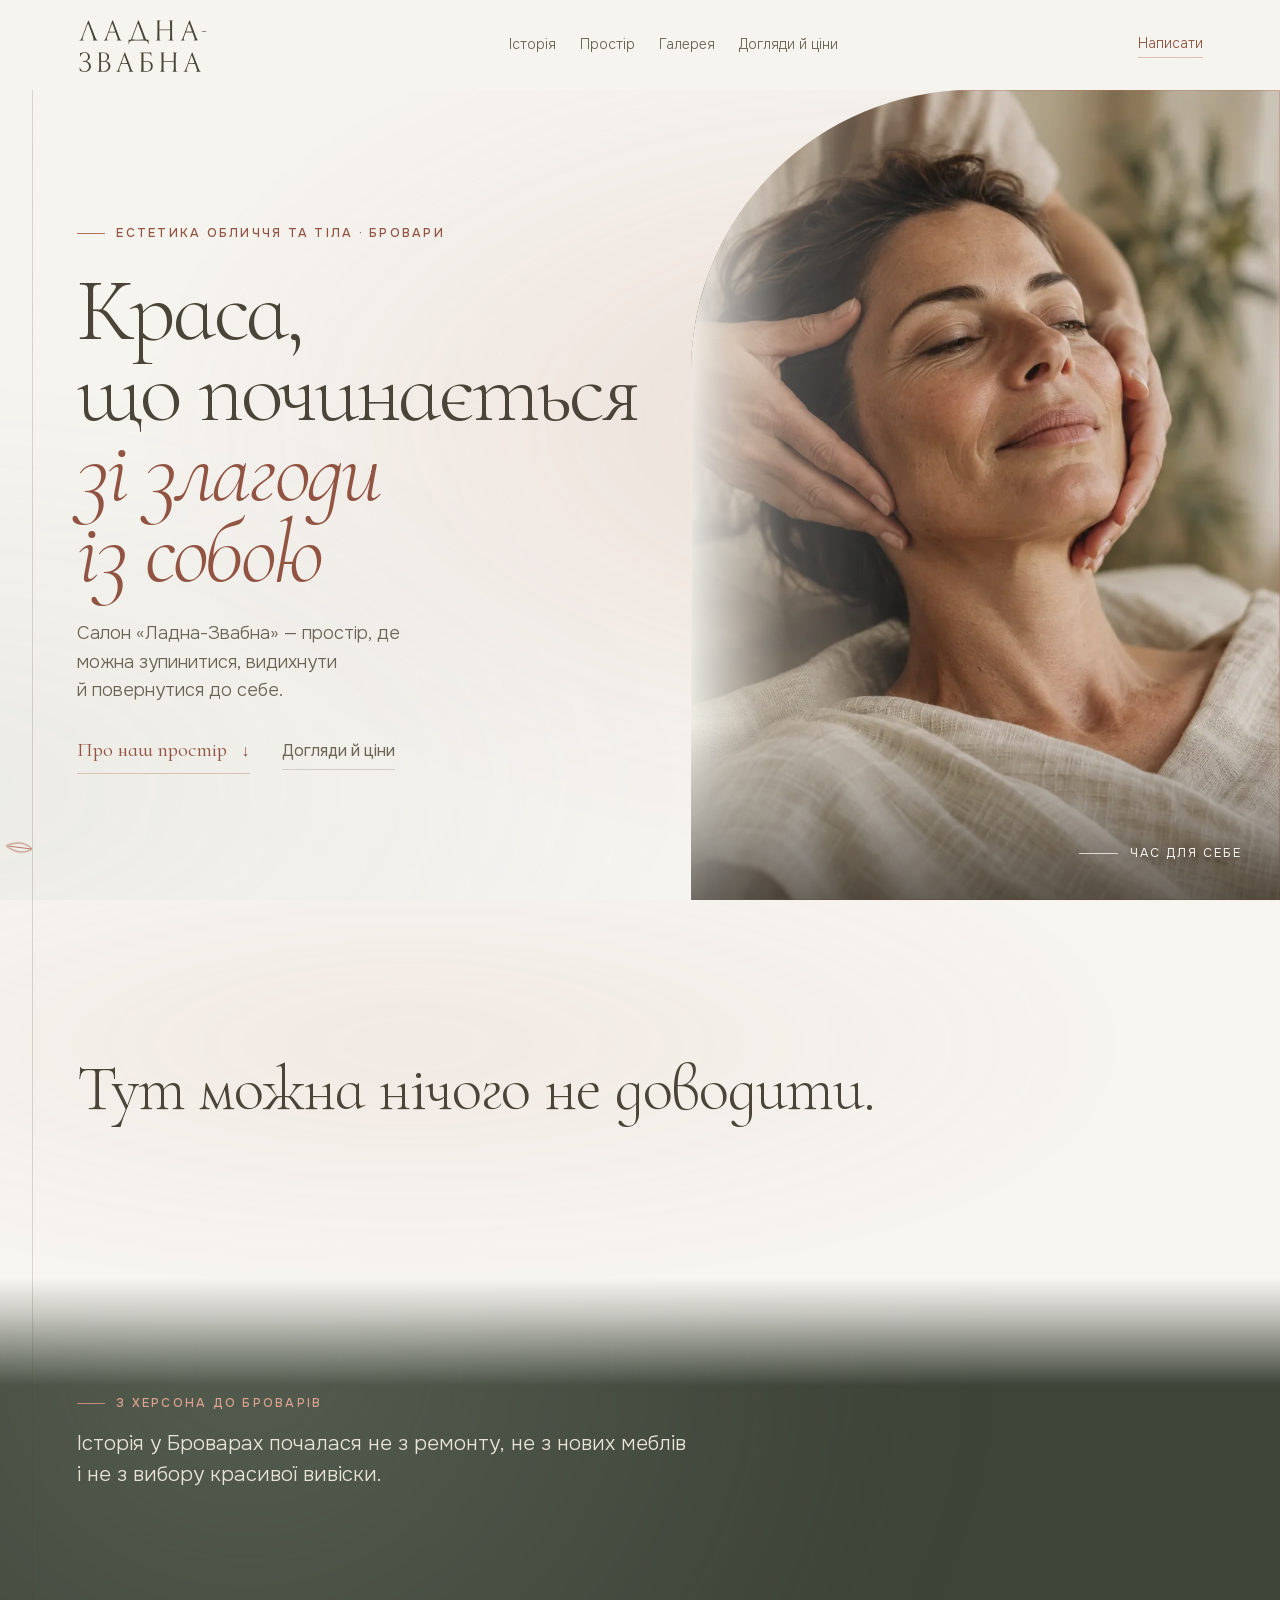
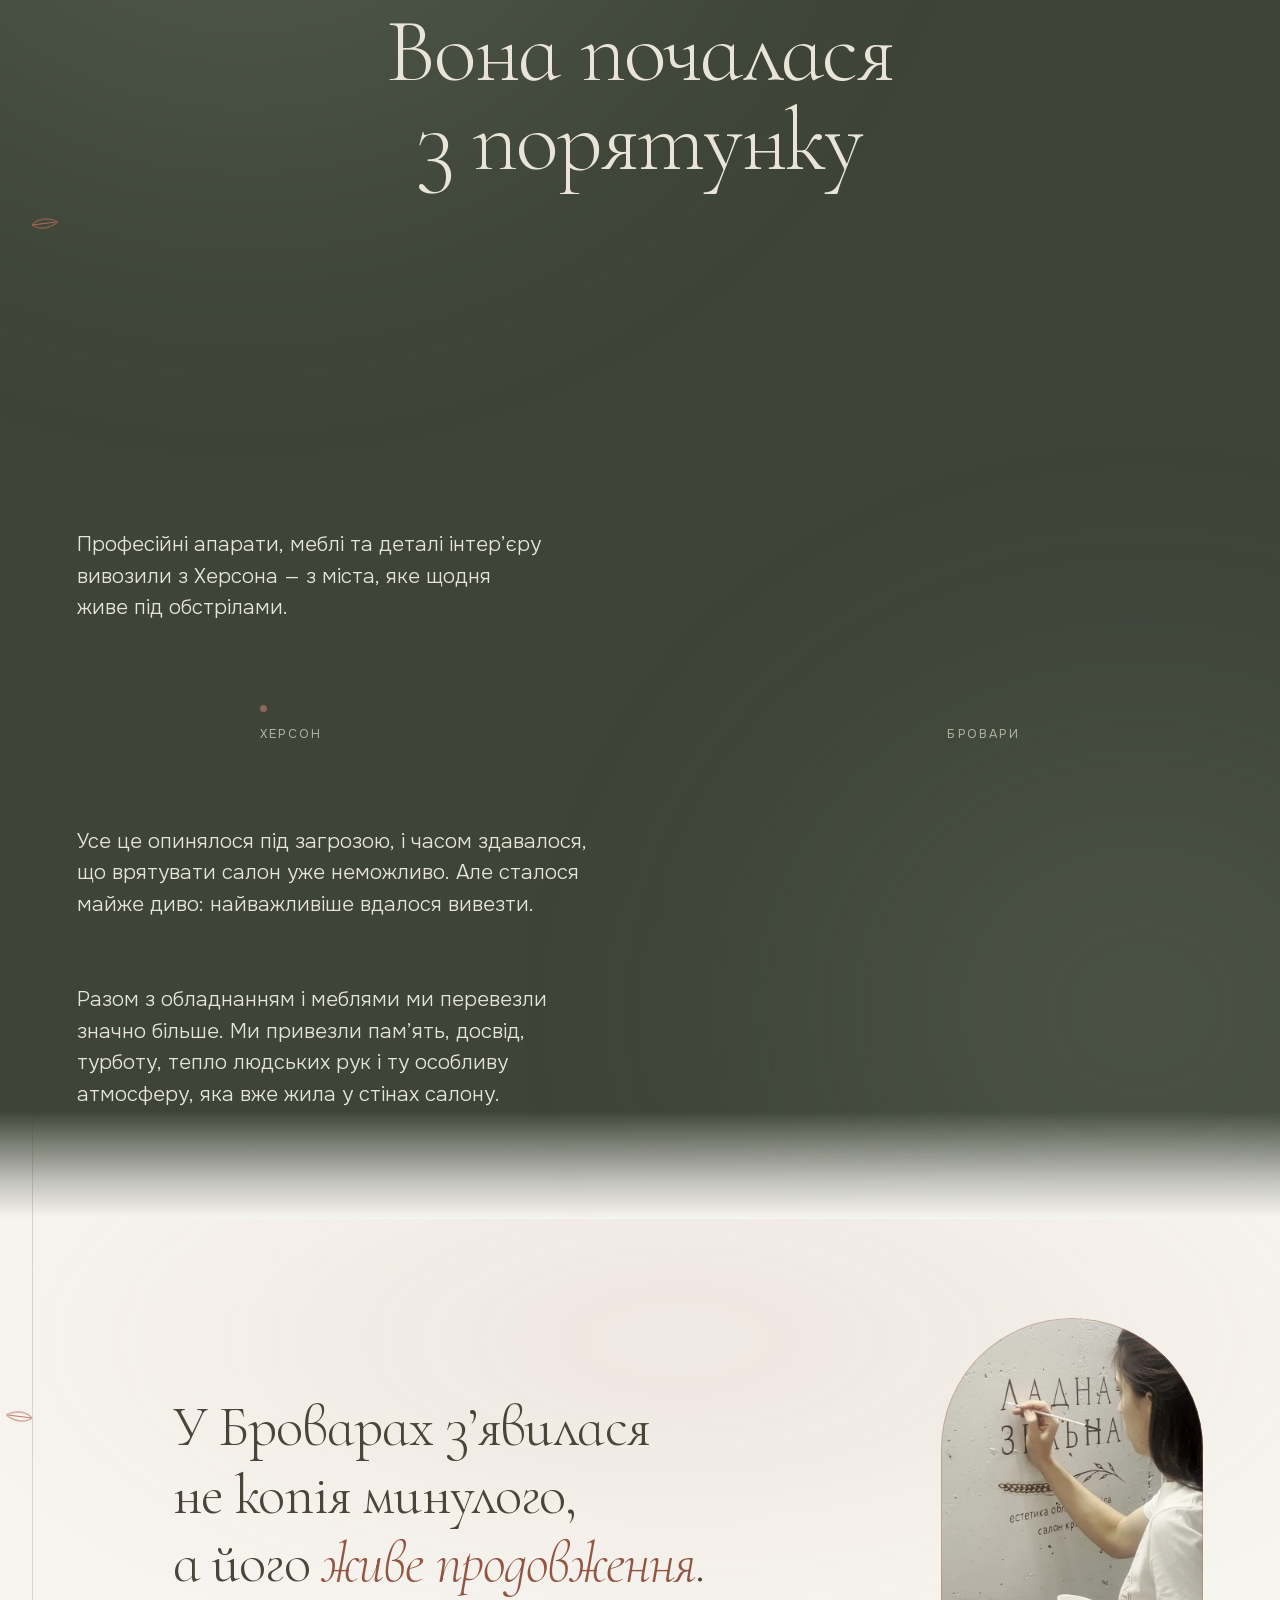
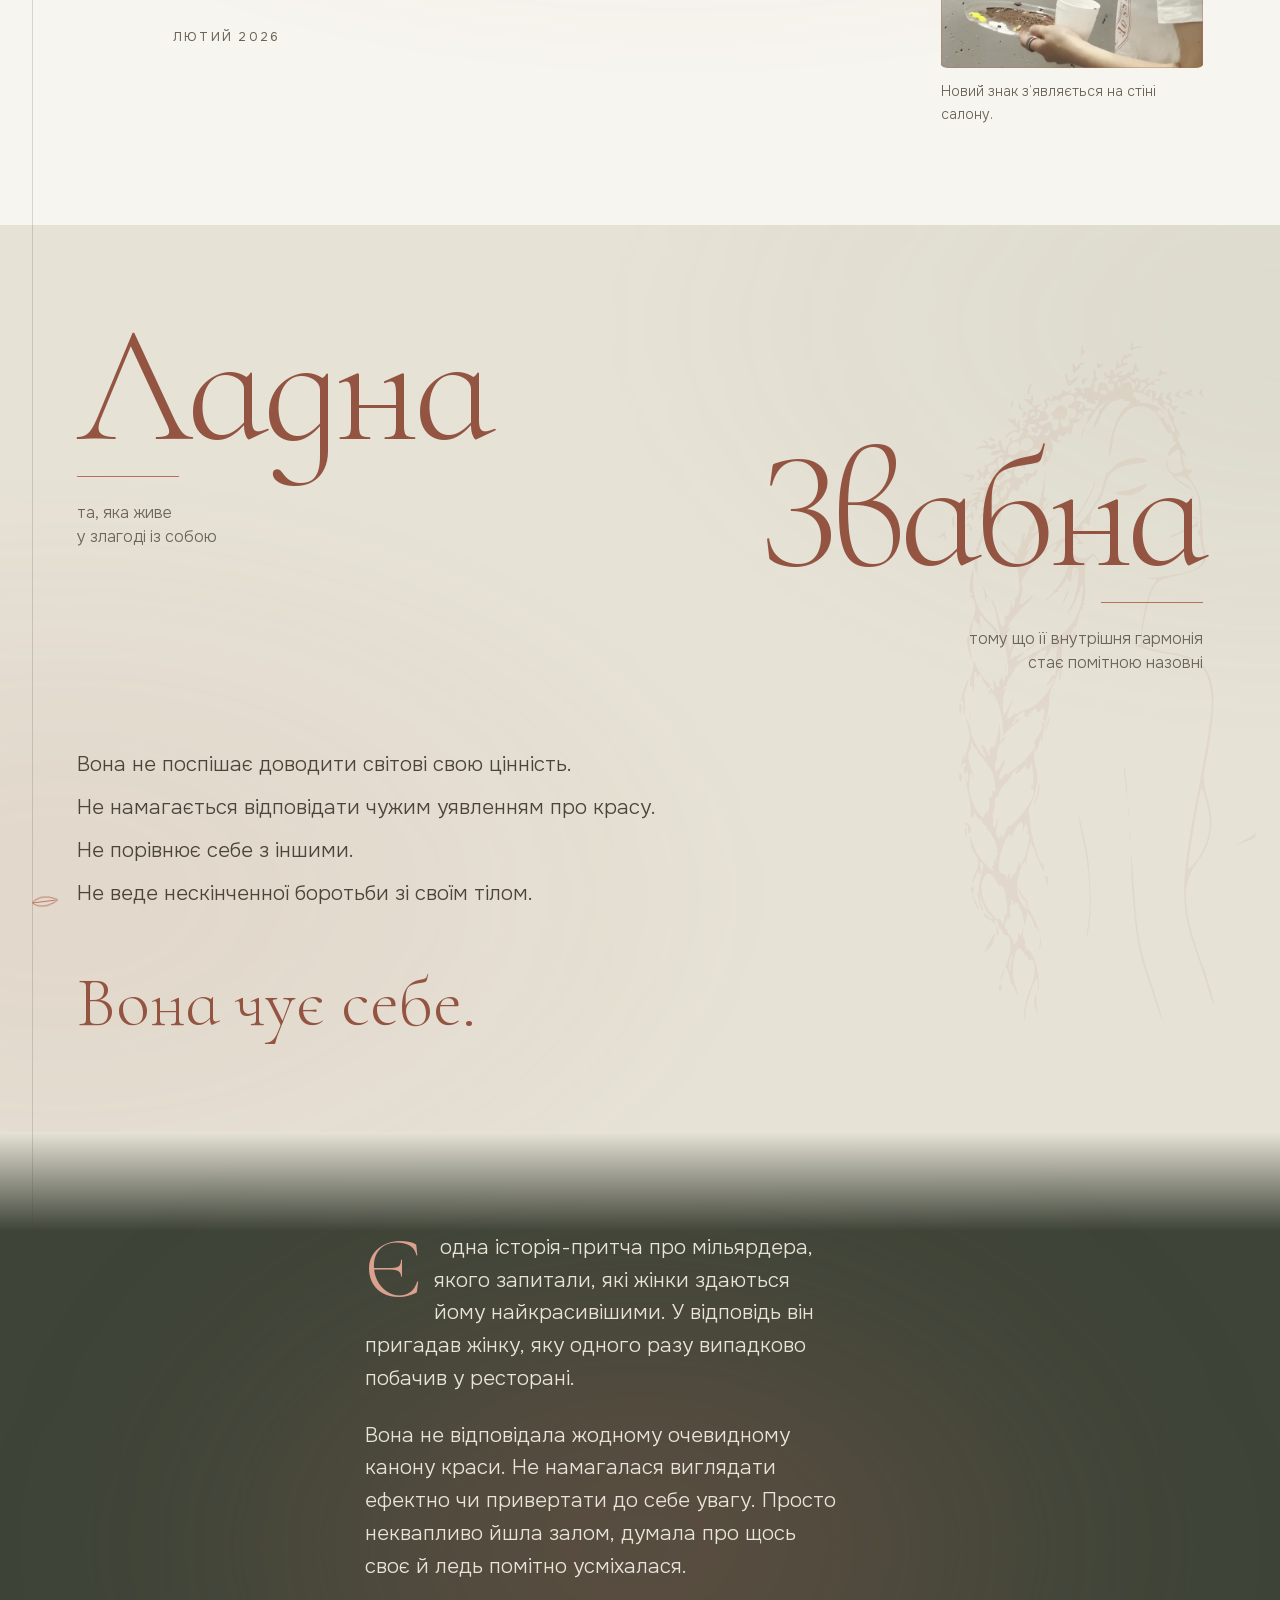
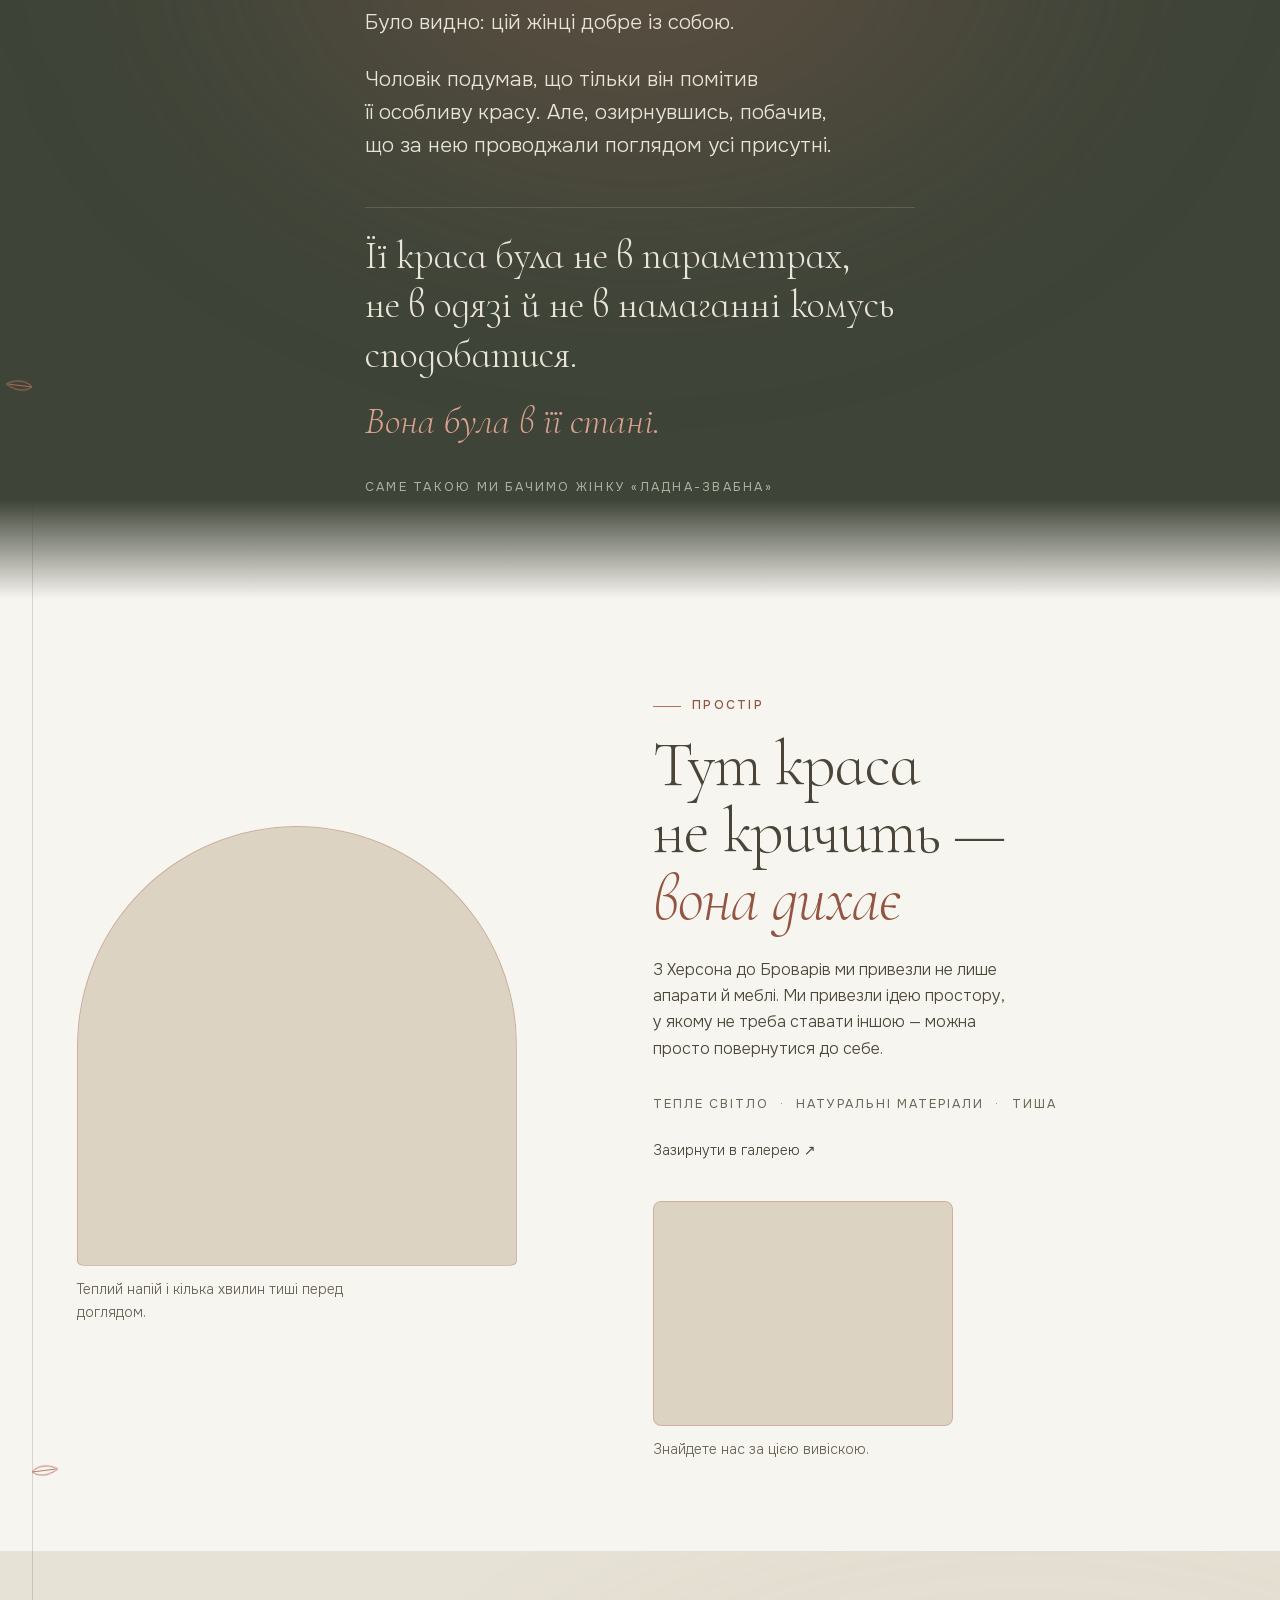
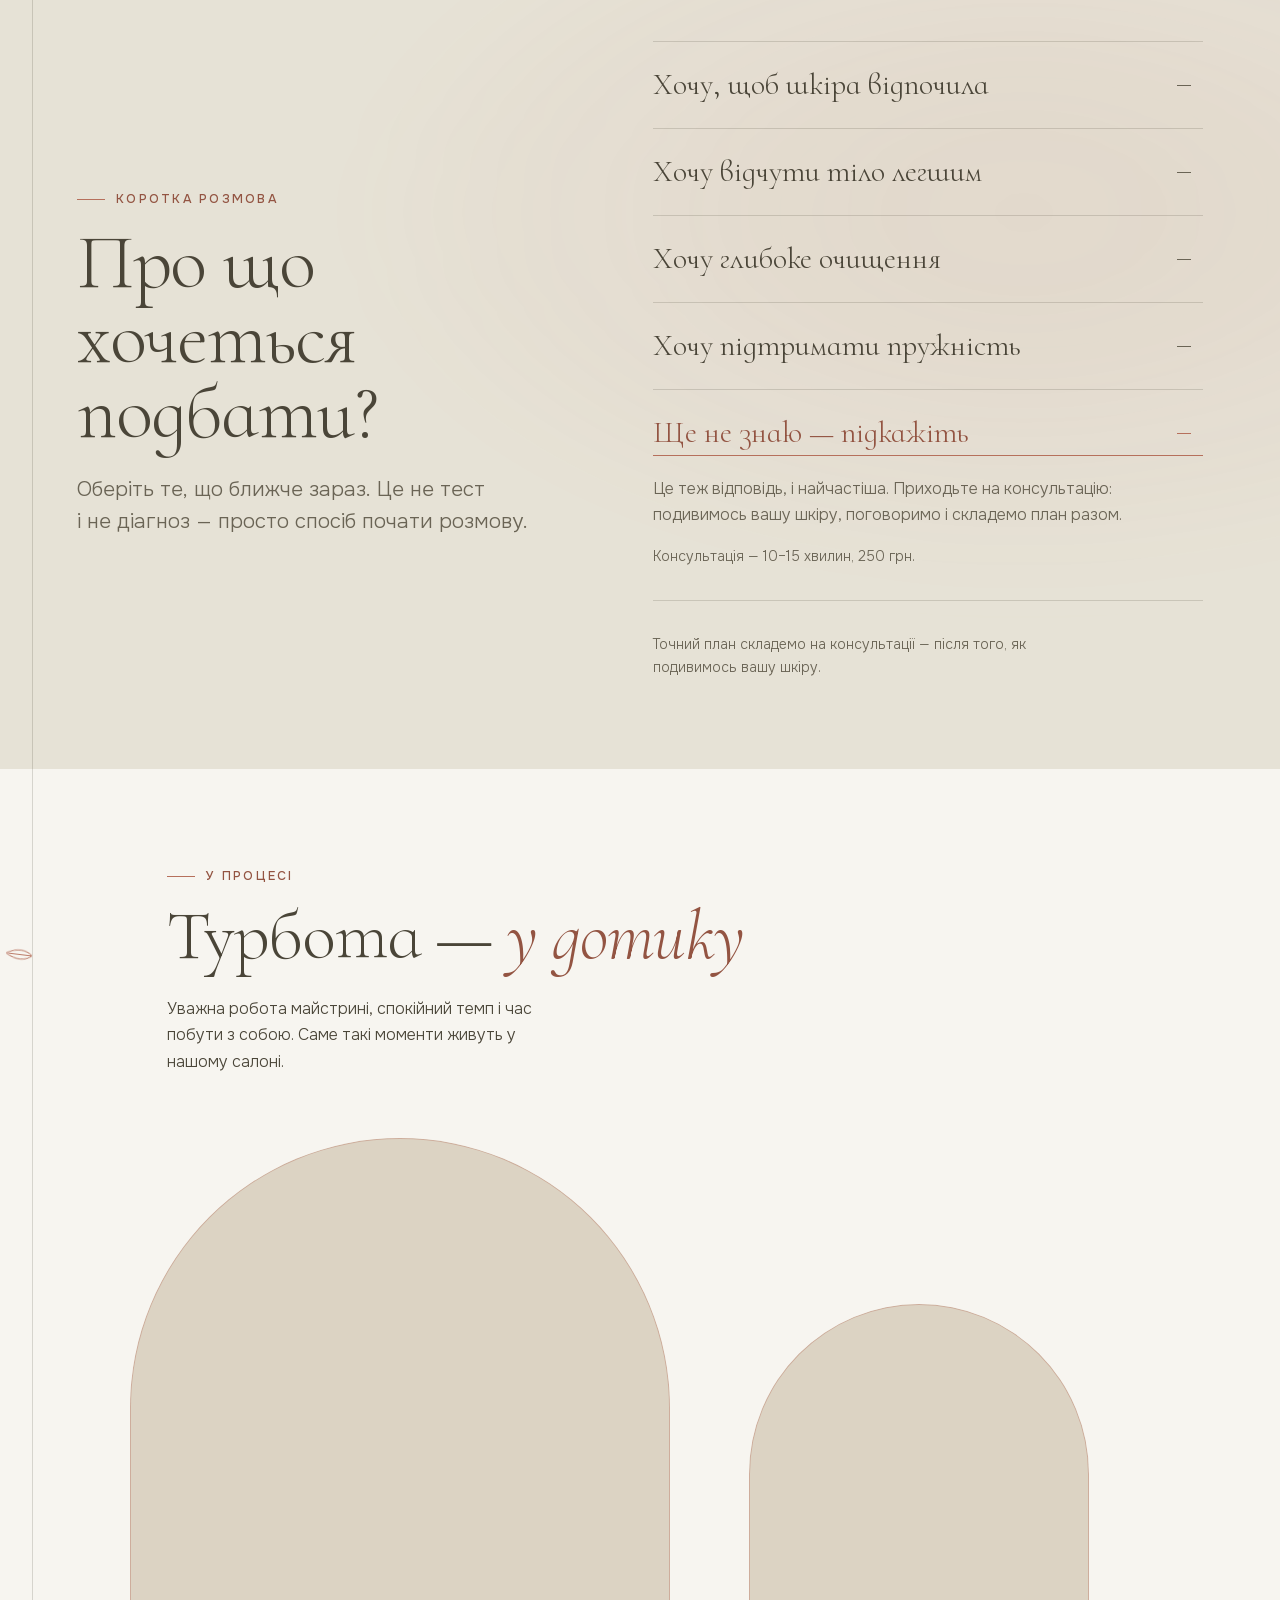
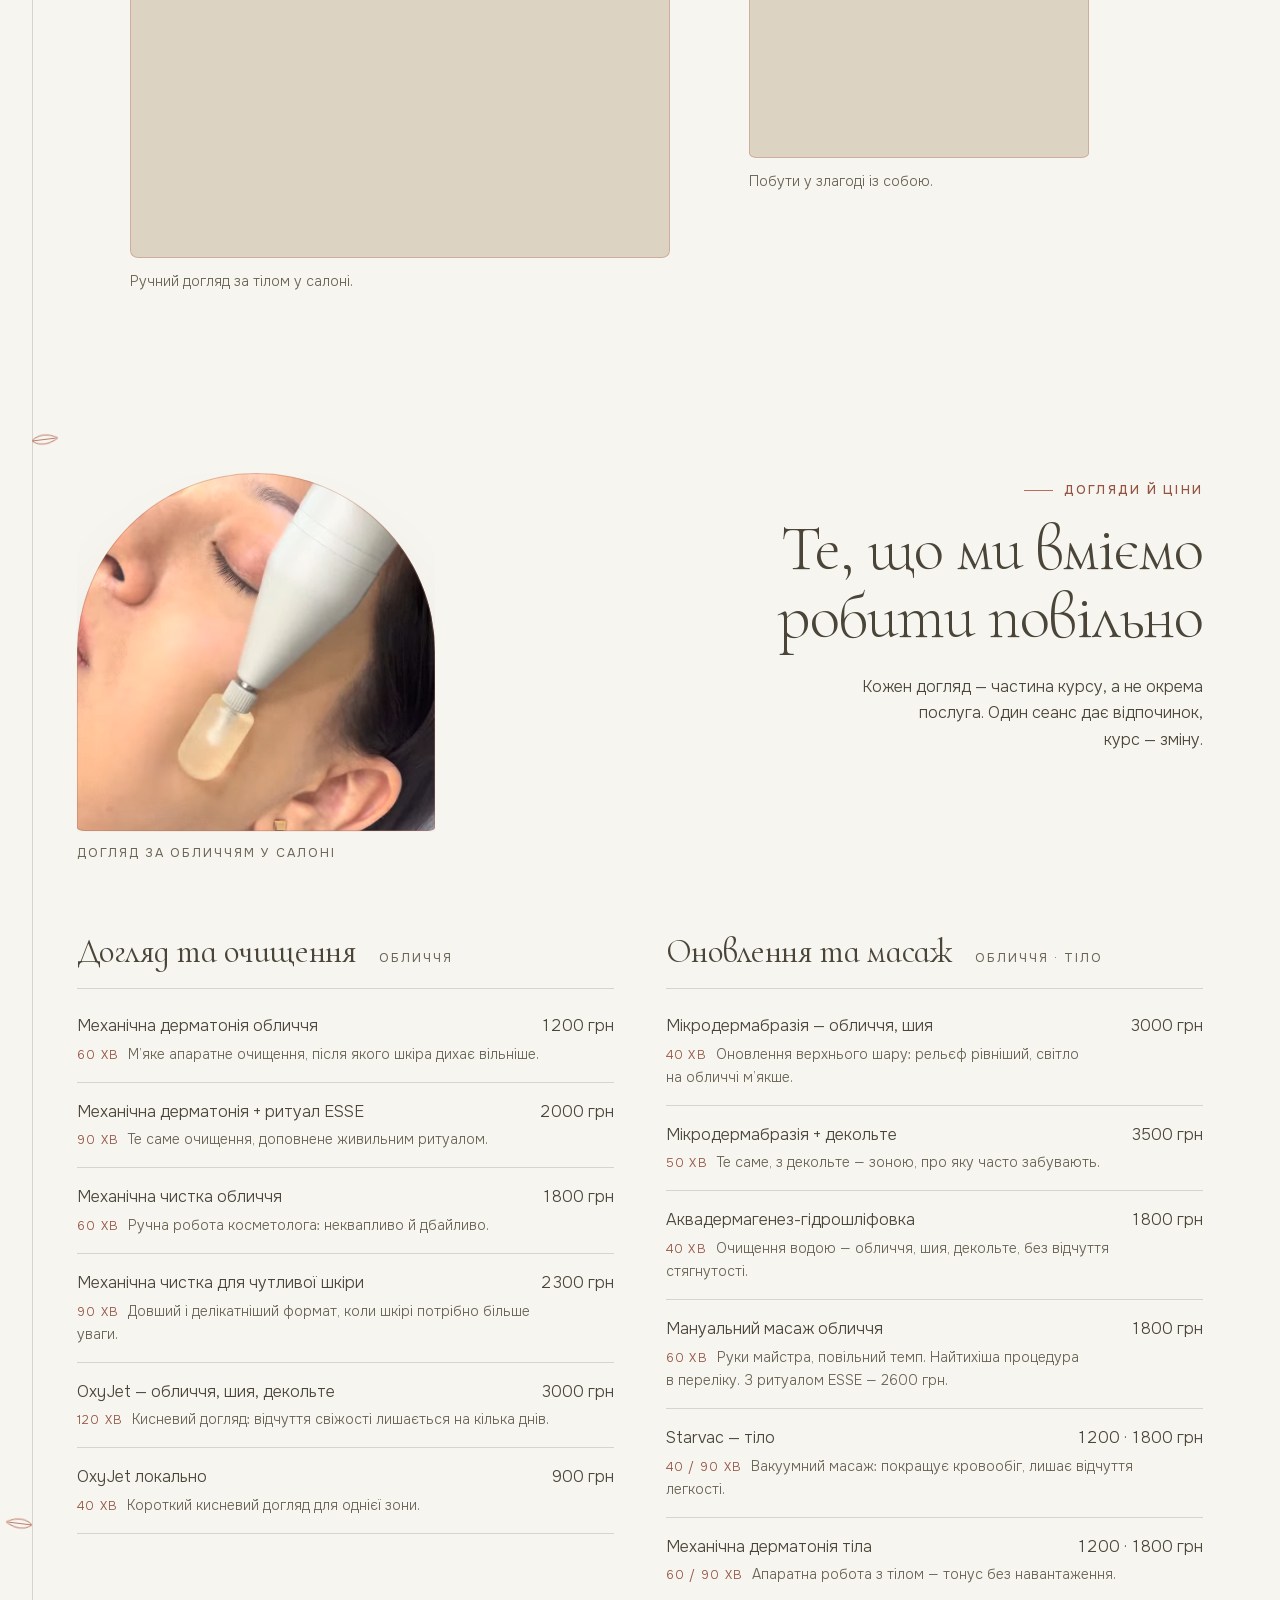
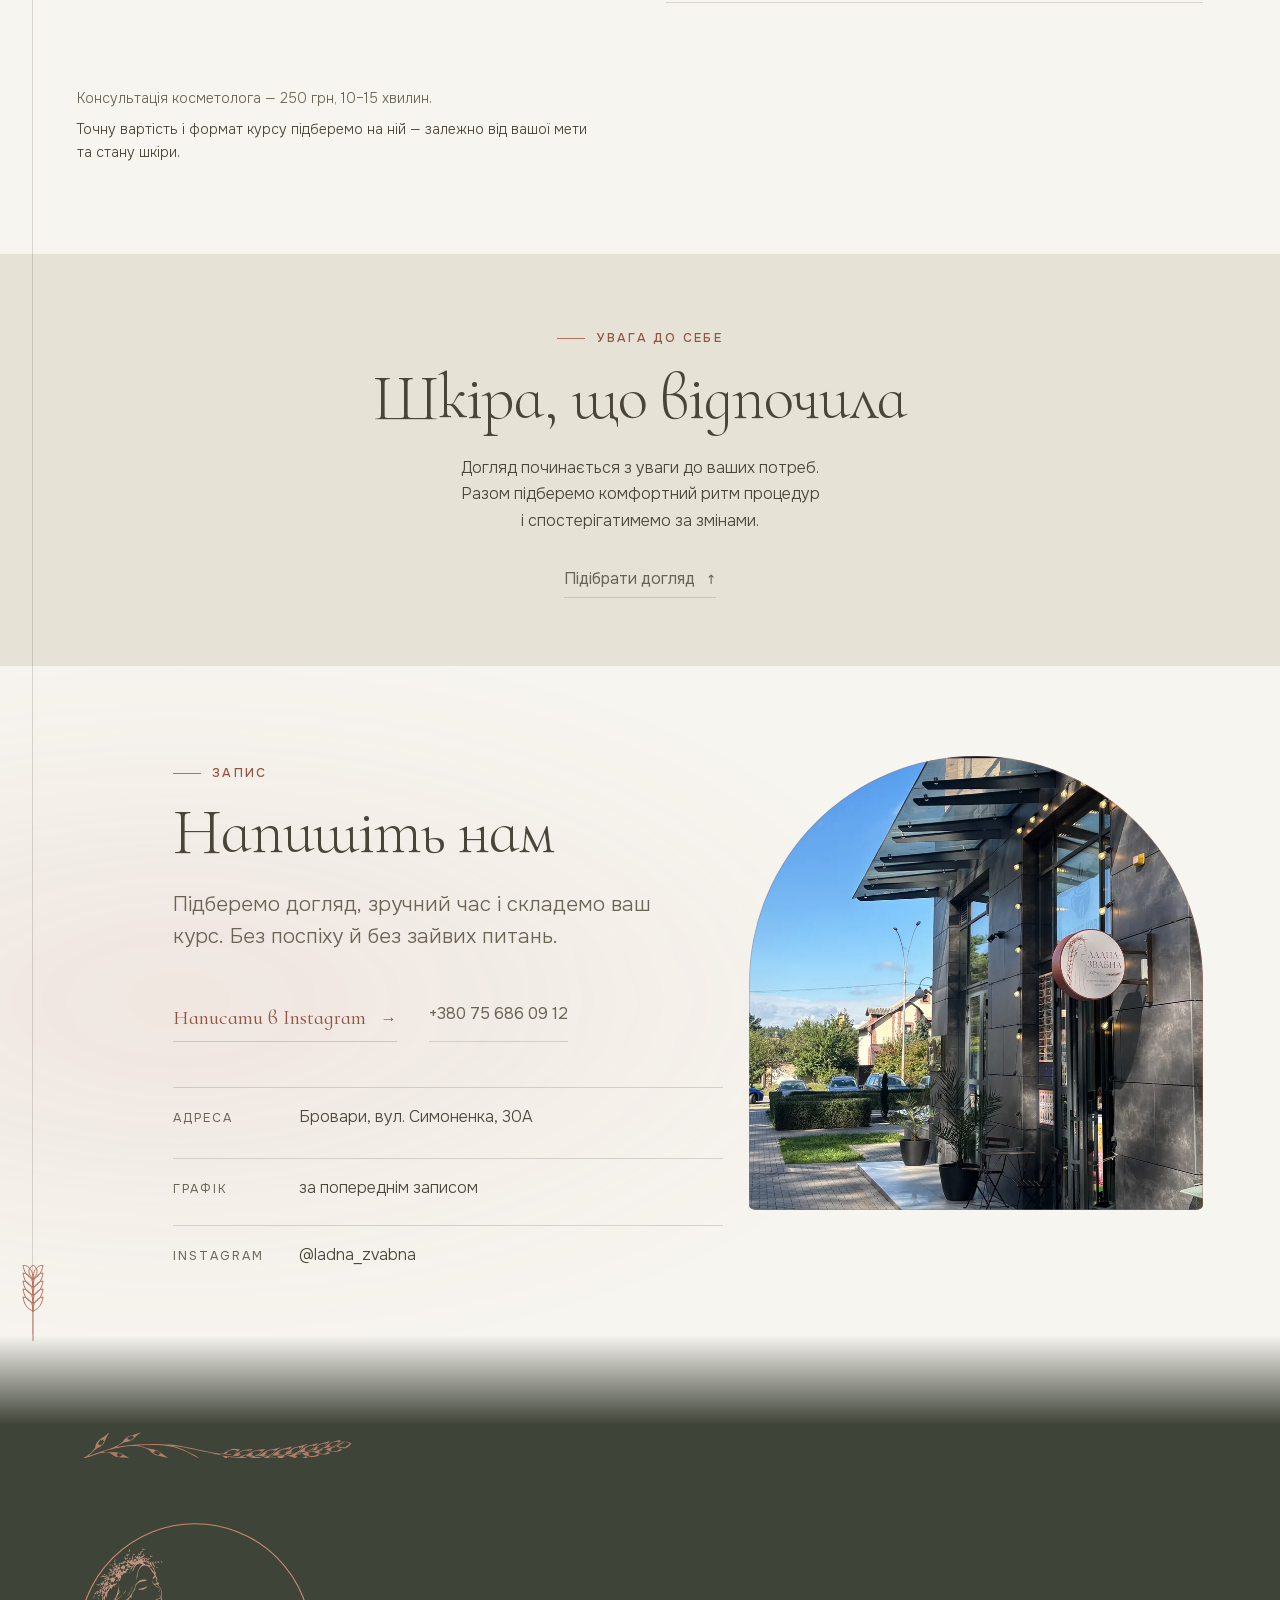
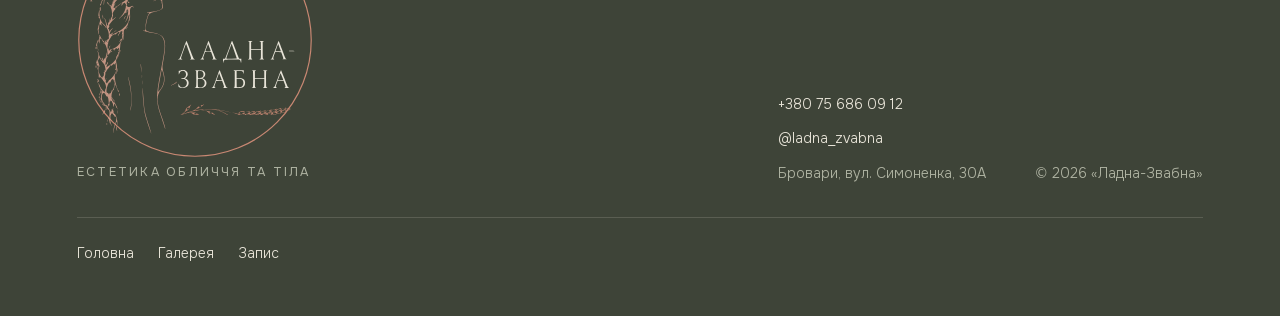
==== commit 91c09dd4: "Replace entrance sign photo and configure Google indexing" ====
--- a/index.html
+++ b/index.html
@@ -6,18 +6,17 @@
 
 <title>Ладна-Звабна — естетика обличчя та тіла | Салон краси в Броварах</title>
 <meta name="description" content="Салон «Ладна-Звабна» у Броварах. Простір, де можна зупинитися, видихнути й повернутися до себе. Догляд за обличчям і тілом без тиску та обіцянок.">
-
-<!-- ⚠ ДОМЕН — ПЛЕЙСХОЛДЕР. Замінити в трьох місцях цього файлу, у sitemap.xml
-     і в robots.txt, коли домен буде відомий (питання №6 у PROGRESS.md). -->
-<link rel="canonical" href="https://ladna-zvabna.com.ua/">
+<meta name="google-site-verification" content="lUxpxZymuabrjg1UpUpV0SlXJWdTknekxWFqZU1iZq4">
+
+<link rel="canonical" href="https://ladna-zvabna.pages.dev/">
 
 <meta property="og:type" content="website">
 <meta property="og:locale" content="uk_UA">
 <meta property="og:site_name" content="Ладна-Звабна">
 <meta property="og:title" content="Ладна-Звабна — естетика обличчя та тіла">
 <meta property="og:description" content="Простір, де можна зупинитися, видихнути й повернутися до себе. Салон краси у Броварах.">
-<meta property="og:url" content="https://ladna-zvabna.com.ua/">
-<meta property="og:image" content="https://ladna-zvabna.com.ua/og-cover.jpg">
+<meta property="og:url" content="https://ladna-zvabna.pages.dev/">
+<meta property="og:image" content="https://ladna-zvabna.pages.dev/og-cover.jpg">
 <meta property="og:image:width" content="1200">
 <meta property="og:image:height" content="630">
 <meta property="og:image:alt" content="Знак «Ладна-Звабна» і фраза «Краса, що починається зі злагоди із собою»">
@@ -387,13 +386,13 @@
       </ul>
       <a class="link link--grow space__gallery" href="gallery.html">Зазирнути в галерею <span aria-hidden="true">↗</span></a>
       <figure class="space__welcome media">
-        <div class="arch arch--wide arch--framed">
+        <div class="arch arch--framed space__sign">
           <picture>
-            <source srcset="assets/img/gallery/reception-room.webp" type="image/webp">
-            <img src="assets/img/gallery/reception-room.jpg" alt="Світлий комод і живі рослини в зоні очікування салону" width="464" height="618" loading="lazy" decoding="async">
+            <source srcset="assets/img/gallery/entrance-sign-wide.webp" type="image/webp">
+            <img src="assets/img/gallery/entrance-sign-wide.jpg" alt="Кругла вивіска «Ладна-Звабна» біля входу до салону" width="900" height="675" loading="lazy" decoding="async">
           </picture>
         </div>
-        <figcaption>У нашій зоні очікування.</figcaption>
+        <figcaption>Знайдете нас за цією вивіскою.</figcaption>
       </figure>
     </div>
 
@@ -510,7 +509,7 @@
             <img src="assets/img/editorial/quiet-portrait.jpg" alt="Ілюстративний портрет спокійної жінки у світлому одязі" width="720" height="900" loading="lazy" decoding="async">
           </picture>
         </div>
-        <figcaption>Побути у злагоді із собою · ілюстративний кадр.</figcaption>
+        <figcaption>Побути у злагоді із собою.</figcaption>
       </figure>
     </div>
   </div>
@@ -734,13 +733,14 @@
 {
   "@context": "https://schema.org",
   "@type": "BeautySalon",
+  "@id": "https://ladna-zvabna.pages.dev/#salon",
   "name": "Ладна-Звабна",
   "description": "Салон естетики обличчя та тіла у Броварах. Догляд, очищення та оновлення шкіри, апаратний і мануальний масаж.",
-  "image": "https://ladna-zvabna.com.ua/og-cover.jpg",
-  "logo": "https://ladna-zvabna.com.ua/assets/img/icons/icon-512.png",
-  "url": "https://ladna-zvabna.com.ua/",
+  "image": "https://ladna-zvabna.pages.dev/assets/img/gallery/entrance-gallery.jpg",
+  "logo": "https://ladna-zvabna.pages.dev/assets/img/icons/icon-512.png",
+  "url": "https://ladna-zvabna.pages.dev/",
   "telephone": "+380756860912",
-  "priceRange": "800–3500 UAH",
+  "priceRange": "250–3500 UAH",
   "currenciesAccepted": "UAH",
   "address": {
     "@type": "PostalAddress",
--- a/assets/css/site.min.css
+++ b/assets/css/site.min.css
@@ -1 +1 @@
-@font-face{font-family:'Cormorant Infant';src:url('../fonts/cormorant-infant-300.woff2') format('woff2');font-weight:300;font-style:normal;font-display:swap}@font-face{font-family:'Cormorant Infant';src:url('../fonts/cormorant-infant-300-italic.woff2') format('woff2');font-weight:300;font-style:italic;font-display:swap}@font-face{font-family:'Cormorant Infant';src:url('../fonts/cormorant-infant-400.woff2') format('woff2');font-weight:400;font-style:normal;font-display:swap}@font-face{font-family:'Cormorant Infant';src:url('../fonts/cormorant-infant-400-italic.woff2') format('woff2');font-weight:400;font-style:italic;font-display:swap}@font-face{font-family:'Cormorant Infant';src:url('../fonts/cormorant-infant-500.woff2') format('woff2');font-weight:500;font-style:normal;font-display:swap}@font-face{font-family:'Cormorant Infant';src:url('../fonts/cormorant-infant-500-italic.woff2') format('woff2');font-weight:500;font-style:italic;font-display:swap}@font-face{font-family:Onest;src:url('../fonts/onest-300.woff2') format('woff2');font-weight:300;font-style:normal;font-display:swap}@font-face{font-family:Onest;src:url('../fonts/onest-400.woff2') format('woff2');font-weight:400;font-style:normal;font-display:swap}@font-face{font-family:Onest;src:url('../fonts/onest-500.woff2') format('woff2');font-weight:500;font-style:normal;font-display:swap}@font-face{font-family:'Cormorant Fallback';src:local('Georgia'),local('Times New Roman'),local('Times');size-adjust:97.1%;font-weight:300 500;font-style:normal}@font-face{font-family:'Cormorant Fallback';src:local('Georgia Italic'),local('Times New Roman Italic');size-adjust:97.1%;font-weight:300 500;font-style:italic}:root{--milk:#F7F5F0;--cream:#E6E2D6;--sand:#DCD3C3;--sage:#A9B48A;--olive:#7F8F76;--olive-deep:#3E4438;--copper:#B6705C;--copper-text:#935442;--copper-deep:#9C5A48;--ink:#4A4538;--ink-dim:#6A6455;--ink-faint:#A89F8B;--line:rgba(74,69,56,.19);--rgb-copper:182,112,92;--rgb-olive:127,143,118;--rgb-sage:169,180,138;--rgb-sand:220,211,195;--rgb-ink:74,69,56;--rgb-milk:247,245,240;--bg:var(--milk);--bg-soft:var(--cream);--fg:var(--ink);--fg-dim:var(--ink-dim);--accent:var(--copper-text);--accent-line:var(--copper);--rule:var(--line);--font-display:'Cormorant Infant','Cormorant Fallback',Georgia,'Times New Roman',serif;--font-text:'Onest','Segoe UI',system-ui,-apple-system,sans-serif;--fs-h1:clamp(2.6rem, 7.6vw, 8rem);--fs-h2:clamp(2.4rem, 5vw, 4.6rem);--fs-h3:clamp(1.5rem, 2.6vw, 2.2rem);--fs-lead:clamp(1.15rem, 1.6vw, 1.4rem);--fs-body:clamp(1rem, 1.15vw, 1.15rem);--fs-small:clamp(.875rem, 1vw, .95rem);--fs-mini:.78rem;--sp-2:.5rem;--sp-3:.75rem;--sp-4:1rem;--sp-6:1.5rem;--sp-8:2rem;--sp-12:3rem;--sp-16:4rem;--sp-24:6rem;--sp-section:clamp(72px, 10vh, 146px);--sp-breath:clamp(44px, 6.5vh, 88px);--gutter:clamp(16px, 2vw, 32px);--pad-x:clamp(20px, 6vw, 120px);--maxw:1440px;--hdr-h:90px;--measure:34ch;--e-out:cubic-bezier(.16, 1, .3, 1);--e-breath:cubic-bezier(.37, 0, .17, 1);--d-fast:900ms;--d-reveal:1200ms;--d-slow:1600ms;--stagger:110ms;--shift:14px;--breath:18s;--shadow-soft:0 40px 80px -30px rgba(90,78,58,.22);--shadow-lift:0 60px 120px -40px rgba(90,78,58,.28);--arch-foot:8px;--grain-opacity:.032}.on-dark{--bg:var(--olive-deep);--bg-soft:#454C3F;--fg:#E8E4D8;--fg-dim:#AFB3A2;--accent:#D9A18E;--accent-line:#C98873;--rule:rgba(232,228,216,.16);color:var(--fg);background:var(--bg)}*,::after,::before{box-sizing:border-box}*{margin:0}html{-webkit-text-size-adjust:100%;-webkit-font-smoothing:antialiased;-moz-osx-font-smoothing:grayscale;text-rendering:optimizeLegibility}body{min-height:100vh;background:var(--bg);color:var(--fg);font-family:var(--font-text);font-size:var(--fs-body);font-weight:300;line-height:1.65;overflow-x:hidden;overflow-wrap:break-word}canvas,img,picture,svg,video{display:block;max-width:100%}img,video{height:auto}button,input,select,textarea{font:inherit;color:inherit}button{background:0 0;border:0;padding:0;cursor:pointer}ol,ul{list-style:none;padding:0}a{color:inherit;text-decoration:none}svg{fill:currentColor}h1,h2,h3,h4{font-family:var(--font-display);font-weight:300;text-wrap:balance;hyphens:none}h1{font-size:var(--fs-h1);line-height:.95;letter-spacing:-.02em}h2{font-size:var(--fs-h2);line-height:1.05;letter-spacing:-.015em}h3{font-size:var(--fs-h3);line-height:1.2;font-weight:400;letter-spacing:-.01em}p{text-wrap:pretty;hyphens:none}p+p{margin-top:var(--sp-4)}em,i{font-style:italic}b,strong{font-weight:500}.measure{max-width:var(--measure)}.measure--wide{max-width:46ch}.measure--tight{max-width:26ch}.lead{font-size:var(--fs-lead);line-height:1.55;color:var(--fg-dim);max-width:38ch}.mini{display:inline-flex;align-items:center;gap:.9em;font-size:var(--fs-mini);font-weight:500;letter-spacing:.18em;text-transform:uppercase;color:var(--accent);line-height:1.4}.mini::before{content:'';width:clamp(18px,2.2vw,34px);height:1px;background:var(--accent-line);flex:0 0 auto}.book__info dt,.care__aside figcaption,.care__gm,.cmp__labels,.compare__side figcaption,.facts,.foot .mini,.hero__cap,.parable__sign,.path__labels,.story__date{color:var(--fg-dim);font-weight:400}.foot .mini::before,.parable__sign::before,.story__date::before{display:none}.say{font-family:var(--font-display);font-size:clamp(1.6rem,3.2vw,2.8rem);font-style:italic;font-weight:300;line-height:1.25;color:var(--accent);max-width:22ch}.dropcap::first-letter{font-family:var(--font-display);font-size:4.2em;line-height:.78;font-weight:300;color:var(--accent);float:left;padding:.06em .14em 0 0}.hang-quote{margin-left:-.42em}.hang-dash{margin-left:-.55em}.tnum{font-variant-numeric:tabular-nums}.onum{font-variant-numeric:oldstyle-nums}.link{position:relative;display:inline-block;padding-bottom:.22em;color:var(--fg);transition:color var(--d-fast) var(--e-out)}.link::after{content:'';position:absolute;left:0;bottom:0;width:100%;height:1px;background:linear-gradient(90deg,#c98873,var(--accent-line) 45%,var(--copper-deep));transform:scaleX(var(--u,1));transform-origin:left;transition:transform var(--d-fast) var(--e-out)}.link:hover{color:var(--accent)}.link--grow{--u:0}.link--grow:hover{--u:1}.act{display:inline-flex;align-items:baseline;gap:.7em;font-size:var(--fs-lead);font-family:var(--font-display);font-weight:400;color:var(--accent);padding-bottom:.3em;border-bottom:1px solid rgba(var(--rgb-copper),.35);transition:border-color var(--d-fast) var(--e-out),gap var(--d-fast) var(--e-out)}.act:hover{border-color:var(--copper);gap:1.1em}.act .arrow{font-size:.8em;transition:transform var(--d-fast) var(--e-out)}.act:hover .arrow{transform:translateX(3px)}.act--quiet{font-family:var(--font-text);font-size:var(--fs-body);color:var(--fg-dim);border-color:var(--rule)}.act--quiet:hover{color:var(--fg);border-color:var(--fg-dim)}@media (max-width:834px){.act,.foot a,.hdr__act,.hdr__menu,.hdr__nav a,.link,.menu__nav a{position:relative}.act::before,.foot a::before,.hdr__act::before,.hdr__menu::before,.hdr__nav a::before,.link::before,.menu__nav a::before{content:'';position:absolute;left:0;right:0;top:50%;height:max(100%,44px);transform:translateY(-50%)}}[id]{scroll-margin-top:calc(var(--hdr-h) + var(--sp-6))}:focus{outline:0}:focus-visible{outline:2px solid var(--copper);outline-offset:4px;border-radius:2px}::selection{background:var(--copper-deep);color:var(--milk)}.skip{position:absolute;left:var(--pad-x);top:-100px;z-index:9999;background:var(--milk);color:var(--ink);padding:.8em 1.4em;border:1px solid var(--copper);transition:top .2s var(--e-out)}.skip:focus{top:16px}.sr-only{position:absolute;width:1px;height:1px;padding:0;margin:-1px;overflow:hidden;clip:rect(0,0,0,0);white-space:nowrap;border:0}.rule{height:1px;background:var(--rule);border:0}.mark{display:block;background-color:currentColor;-webkit-mask-repeat:no-repeat;mask-repeat:no-repeat;-webkit-mask-position:center;mask-position:center;-webkit-mask-size:contain;mask-size:contain}.lz-sprite{position:absolute;width:0;height:0;overflow:hidden}.lz-ico{display:block;width:100%;height:auto;fill:currentColor}.lz-ico--word{aspect-ratio:540/232}.lz-ico--divider{aspect-ratio:550/100}.lz-ico--ear,.lz-ico--leaf{height:100%;fill:none;stroke:currentColor;stroke-width:1;stroke-linejoin:round;stroke-linecap:round;vector-effect:non-scaling-stroke}.mark--figure{-webkit-mask-image:url('../svg/figure.svg');mask-image:url('../svg/figure.svg');aspect-ratio:227/507}.rule-mark{width:clamp(180px,26vw,360px);color:var(--accent-line);opacity:.85}.wrap{width:100%;max-width:var(--maxw);margin-inline:auto;padding-inline:var(--pad-x)}.grid{display:grid;grid-template-columns:repeat(12,1fr);column-gap:var(--gutter);row-gap:var(--sp-8)}.lane-left{grid-column:2/span 6}.lane-right{grid-column:7/span 5}.lane-center{grid-column:4/span 6}.lane-inset{grid-column:3/span 8}.lane-wide{grid-column:2/span 10}.lane-full{grid-column:1/-1}.lane-media-l{grid-column:1/span 5}.lane-media-r{grid-column:8/span 5}.lane-media-c{grid-column:4/span 6}@media (max-width:900px){.lane-center,.lane-inset,.lane-left,.lane-right,.lane-wide{grid-column:1/-1}.lane-media-c,.lane-media-l,.lane-media-r{grid-column:1/-1;max-width:min(100%,440px)}.lane-media-r{justify-self:end}.lane-media-c{justify-self:center}}.section{position:relative;padding-block:var(--sp-section);isolation:isolate;overflow:clip}.section--tight{padding-block:var(--sp-breath)}.section--tall{padding-block:calc(var(--sp-section) * 1.35)}.section--pause{padding-block:var(--sp-breath);min-height:min(42vh,380px);display:grid;place-items:center}.section--soft{background:var(--bg-soft)}.section--coda{padding-block:var(--sp-breath)}.stack>*+*{margin-top:var(--sp-6)}.stack-lg>*+*{margin-top:var(--sp-12)}.stack-xl>*+*{margin-top:var(--sp-24)}.arch{position:relative;overflow:hidden;aspect-ratio:3/4;border-radius:50% 50% var(--arch-foot) var(--arch-foot)/37.5% 37.5% 1% 1%;background:var(--sand)}.arch--tall{aspect-ratio:2/3;border-radius:50% 50% var(--arch-foot) var(--arch-foot)/25% 25% 1% 1%}.arch--soft{aspect-ratio:1/1;border-radius:50% 50% var(--arch-foot) var(--arch-foot)/50% 50% 1% 1%}.arch--wide{aspect-ratio:16/10;border-radius:38% 38% var(--arch-foot) var(--arch-foot)/26% 26% 1% 1%}.arch--round{aspect-ratio:1/1;border-radius:50%}.arch>img,.arch>picture,.arch>picture>img,.arch>video{width:100%;height:100%;object-fit:cover}.arch>video{background:var(--sand)}.arch--framed::after{content:'';position:absolute;inset:0;border-radius:inherit;border:1px solid rgba(var(--rgb-copper),.38);pointer-events:none}.ph{position:relative;background:radial-gradient(120% 90% at 30% 20%,rgba(var(--rgb-copper),.13),transparent 62%),radial-gradient(100% 80% at 78% 84%,rgba(var(--rgb-sage),.15),transparent 60%),var(--milk)}.ph::after{content:'';position:absolute;inset:0;border-radius:inherit;border:1px solid rgba(var(--rgb-copper),.3);pointer-events:none}.ph__note{position:absolute;left:0;right:0;bottom:1.4em;text-align:center;font-size:var(--fs-mini);letter-spacing:.16em;text-transform:uppercase;color:var(--fg)}.media{position:relative}.media figcaption{margin-top:var(--sp-3);font-size:var(--fs-small);color:var(--fg-dim);max-width:30ch}.scatter{display:grid;grid-template-columns:repeat(10,1fr);gap:var(--gutter);align-items:end}.scatter>:first-child{grid-column:span 3}.scatter>:nth-child(2){grid-column:span 3;margin-top:var(--sp-8)}.scatter>:nth-child(3){grid-column:span 4;margin-top:calc(var(--sp-6) * -1)}.stalk{position:absolute;left:max(28px,calc(var(--pad-x) * .42));top:0;bottom:0;width:1px;pointer-events:none;z-index:1}.stalk__stem{position:absolute;left:0;top:0;width:1px;height:100%;background:var(--rule)}.stalk__stem::before{content:'';position:absolute;left:0;top:0;width:100%;height:calc(var(--thread,1) * 100%);background:linear-gradient(180deg,rgba(var(--rgb-copper),0) 0,rgba(var(--rgb-copper),.55) 7%,rgba(var(--rgb-copper),.55) 93%,rgba(var(--rgb-copper),.1) 100%)}.stalk__leaf{--side:1;position:absolute;top:var(--at);left:0;width:26px;height:13px;transform-origin:0 50%;transform:translateY(-50%) scaleX(calc(var(--side) * .04)) rotate(-7deg);opacity:0;transition:transform 1s var(--e-out),opacity .8s var(--e-out);color:var(--accent-line)}.stalk__leaf:nth-child(2n){--side:-1}.stalk__leaf.is-out{opacity:.9;transform:translateY(-50%) scaleX(var(--side)) rotate(-7deg)}.stalk__ear{position:absolute;left:50%;bottom:-6px;width:34px;height:76px;transform:translateX(-50%) scaleY(.06);transform-origin:50% 100%;opacity:0;transition:transform 1.2s var(--e-out),opacity .9s var(--e-out);color:var(--accent-line)}.stalk__ear.is-out{opacity:1;transform:translateX(-50%) scaleY(1);animation:lz-breathe 12s var(--e-breath) 1.4s infinite}@media (max-width:900px){.stalk{left:22px}.stalk__leaf{width:18px;height:9px}.stalk__ear{width:24px;height:54px}}@media (max-width:520px){.scatter{grid-template-columns:repeat(2,1fr)}.scatter>*{grid-column:span 1!important;margin-top:0!important}.scatter>:nth-child(3){grid-column:span 2!important}.stalk{left:8px}.stalk__leaf{--side:1!important;width:12px;height:6px}.stalk__ear{width:16px;height:38px}}main{position:relative}.flow-row{display:flex;flex-wrap:wrap;gap:var(--sp-6);align-items:center}.flow-col{display:flex;flex-direction:column;gap:var(--sp-4)}.pull-up{margin-top:calc(var(--sp-16) * -1)}.hdr{position:sticky;top:0;z-index:60;background:var(--milk);transition:transform .7s var(--e-out),opacity .7s var(--e-out)}.hdr--away{transform:translateY(-100%);opacity:0;pointer-events:none}.hdr__in{display:flex;align-items:center;gap:var(--sp-8);height:var(--hdr-h)}.hdr__logo{display:block;flex:0 0 auto}.hdr__word{width:132px;color:var(--ink)}.hdr__nav{display:flex;gap:var(--sp-6);margin-inline:auto;font-size:var(--fs-small);color:var(--fg-dim)}.hdr__nav a{padding-block:.4em;transition:color var(--d-fast) var(--e-out)}.hdr__nav a:hover{color:var(--accent)}.hdr__nav a[aria-current=page]{color:var(--accent);border-bottom:1px solid var(--accent-line)}.hdr__act{font-size:var(--fs-small);color:var(--accent);padding-bottom:.2em;border-bottom:1px solid rgba(var(--rgb-copper),.4);transition:border-color var(--d-fast) var(--e-out)}.hdr__act:hover{border-color:var(--copper)}@media (max-width:768px){.hdr__nav{display:none}.hdr__in{justify-content:space-between;gap:var(--sp-4)}.hdr__word{width:104px}:root{--hdr-h:77px}}.loader__mark{width:min(280px,50vw);color:var(--accent-line)}.loader__word{width:min(220px,42vw);color:var(--ink);opacity:.9}.hero{position:relative;min-height:calc(100svh - var(--hdr-h));display:flex;align-items:center;padding-block:clamp(16px,3.2vh,64px);overflow:clip;isolation:isolate}.hero__in{width:100%}.hero__frame{position:absolute;top:0;right:0;bottom:0;width:min(46vw,860px);margin:0;z-index:1;border-radius:clamp(160px,22vw,340px) 0 0;overflow:hidden}.hero__frame .arch{width:100%;height:100%;aspect-ratio:auto;border-radius:0;box-shadow:none}.hero__frame img,.hero__frame picture{width:100%;height:100%;object-fit:cover;object-position:52% 46%}.hero__frame::after{content:'';position:absolute;inset:0;background:linear-gradient(90deg,rgba(247,245,240,.92) 0,rgba(247,245,240,.28) 16%,rgba(247,245,240,0) 42%);pointer-events:none}.hero__text{grid-column:1/span 6;position:relative;z-index:2}.hero__text>.mini{margin-bottom:clamp(6px,1.4vh,16px)}.hero__title{margin-block:clamp(8px,1.8vh,24px) clamp(12px,2.8vh,32px);font-size:min(clamp(3rem, 7vw, 8rem), 15vh);line-height:.9;letter-spacing:-.03em}.hero__title em{font-style:italic;color:var(--accent);display:inline-block}.hero .lead{margin-bottom:clamp(14px,3.2vh,40px);max-width:32ch;font-size:clamp(15px, 2.9vh, 1.15rem)}.hero__acts{display:flex;flex-wrap:wrap;gap:clamp(18px,4vw,32px);align-items:baseline}.hero__frame::before{content:'';position:absolute;left:0;right:0;bottom:0;height:clamp(120px,22%,220px);z-index:2;pointer-events:none;background:linear-gradient(0deg,rgba(38,32,25,.62) 0,rgba(38,32,25,.28) 46%,rgba(38,32,25,0) 100%)}.hero__cap{position:absolute;right:clamp(20px,3vw,44px);bottom:clamp(20px,4vh,44px);z-index:3;display:flex;align-items:center;gap:var(--sp-3);font-size:var(--fs-mini);letter-spacing:.16em;text-transform:uppercase;color:var(--milk);text-shadow:0 1px 10px rgba(28,23,18,.7)}.hero__cap-line{width:clamp(24px,3vw,44px);height:1px;background:var(--milk);flex:0 0 auto;opacity:.8}@media (orientation:portrait) and (max-width:1024px){.hero{padding-block:0 clamp(12px,2.4vh,36px);align-items:stretch}.hero__in{display:flex;flex-direction:column;height:calc(100svh - var(--hdr-h) - clamp(12px,2.4vh,36px))}.hero__frame{order:-1;flex:1 1 auto;display:flex;flex-direction:column;position:relative;width:auto;inset:auto;margin-inline:calc(var(--pad-x) * -1);min-height:0;overflow:visible;border-radius:0}.hero__frame .arch{flex:1 1 auto;min-height:clamp(110px,16vh,220px);max-height:min(42vh,320px);border-radius:0 0 clamp(80px,20vw,180px);overflow:hidden}.hero__frame::after,.hero__frame::before{display:none}.hero__text{flex:0 0 auto;padding-top:clamp(12px,2.4vh,28px)}.hero__cap{position:static;flex:0 0 auto;margin-top:clamp(8px,1.4vh,16px);margin-inline:var(--pad-x);color:var(--fg-dim);text-shadow:none}@media (max-width:420px){.hero__cap{font-size:11px;letter-spacing:.09em;gap:var(--sp-2)}.hero__cap-line{width:18px}}@media (max-width:390px){.hero__acts{gap:var(--sp-6)}.hero__acts .act{font-size:1rem}.hero__acts .act--quiet{font-size:.92rem}}.hero__cap-line{background:var(--accent-line);opacity:1}.hero__title{font-size:min(clamp(2.2rem, 9.4vw, 4.4rem), 11vh)}.hero__text>.mini{display:none}}@media (orientation:portrait) and (max-width:420px) and (max-height:680px){.hero__in{height:auto;min-height:calc(100svh - var(--hdr-h) - 12px)}.hero__frame{flex:none}.hero__frame .arch{flex:none;height:clamp(200px,35vh,245px);min-height:0;max-height:none}.hero__text{padding-bottom:var(--sp-6)}}@media (orientation:landscape) and (max-height:620px){.hero{min-height:0;padding-block:clamp(12px,3vh,28px)}.hero__title{font-size:min(clamp(1.9rem, 5vw, 8rem), 16vh)}.hero .lead{font-size:clamp(14px, 2.6vh, 1rem);margin-bottom:clamp(10px,2.4vh,22px)}.hero__text>.mini{display:none}.hero__cap{bottom:clamp(8px,2.6vh,20px)}.hero__frame{width:min(42vw,560px)}}.pause__line{font-family:var(--font-display);font-weight:300;font-size:clamp(1.9rem, 5vw, 4rem);line-height:1.15;letter-spacing:-.015em;text-align:center;max-width:18ch;margin-inline:auto}.story{position:relative;padding-block:calc(var(--sp-section) * 1.2);overflow:clip;isolation:isolate;--scene:1;--scene-c:182,112,92}.story::after,.story::before{content:'';position:absolute;left:0;right:0;height:calc(var(--sp-section) * 1.2);pointer-events:none;z-index:3}.story::before{top:0;background:linear-gradient(180deg,var(--milk) 0,rgba(247,245,240,.72) 34%,rgba(247,245,240,0) 100%)}.story::after{bottom:0;background:linear-gradient(0deg,var(--milk) 0,rgba(247,245,240,.72) 34%,rgba(247,245,240,0) 100%)}.story__light{position:absolute;inset:-20%;z-index:-1;pointer-events:none;filter:blur(90px);background:radial-gradient(ellipse 52% 40% at 28% calc(18% + var(--scene) * 46%),rgba(var(--scene-c),.4),transparent 68%),radial-gradient(ellipse 46% 34% at 78% calc(76% - var(--scene) * 40%),rgba(140,152,136,.2),transparent 64%)}.story__beat+.story__beat{margin-top:clamp(42px,7vh,102px)}.story .measure{font-size:var(--fs-lead);line-height:1.55;max-width:38ch}.story__hold{min-height:min(64vh,620px);margin-top:clamp(42px,7vh,102px)}.story__beat--hold{position:sticky;top:26vh;text-align:center;padding-block:clamp(24px,6vh,80px);margin-top:0!important}@media (max-width:768px){.story__hold{min-height:74vh}.story__beat--hold{top:22vh}}.story__intro{font-size:var(--fs-lead);line-height:1.5;margin-top:var(--sp-4)}.story__h{font-size:clamp(2.6rem, 7vw, 6rem);line-height:1;max-width:none}.story__beat--path{padding-block:clamp(8px,2vh,26px)}.path{display:flex;align-items:center;gap:var(--sp-3);max-width:760px;margin-inline:auto}.path__line{flex:1;height:1px;background:linear-gradient(90deg,rgba(201,136,115,.25),rgba(201,136,115,.85) 50%,rgba(201,136,115,.25));transform-origin:left;transform:scaleX(var(--path,1))}.path__dot--to{opacity:calc(var(--path, 1) * var(--path, 1))}.path__dot{width:7px;height:7px;border-radius:50%;background:var(--accent-line);flex:0 0 auto}.path__dot--from{opacity:.55}.path__labels{display:flex;justify-content:space-between;max-width:760px;margin:var(--sp-3) auto 0;font-size:var(--fs-mini);letter-spacing:.18em;text-transform:uppercase;color:var(--fg-dim)}.story__out{padding-block:calc(var(--sp-section) * 1.1)}.story__final{font-family:var(--font-display);font-weight:300;font-size:clamp(1.8rem, 4.4vw, 3.6rem);line-height:1.2;letter-spacing:-.015em}.story__final em{font-style:italic;color:var(--accent)}.story__date{margin-top:var(--sp-8)}.story__coda{align-items:center}.story__coda-copy{grid-column:2/span 7}.story__coda-photo{grid-column:10/span 3;width:100%;max-width:280px;justify-self:end}@media (max-width:900px){.story__coda-copy,.story__coda-photo{grid-column:1/-1}.story__coda-photo{width:min(68vw,280px);justify-self:end;margin-top:var(--sp-8)}}.meaning__mark{position:absolute;right:calc(var(--pad-x) * .3);top:50%;width:clamp(190px,26vw,430px);transform:translateY(-50%);translate:0 var(--par,0px);color:var(--copper);opacity:.085;pointer-events:none;z-index:0}.meaning .wrap{position:relative;z-index:1}@media (max-width:640px){.meaning__mark{width:min(56vw,260px);opacity:.06}}.pair{display:grid;grid-template-columns:1fr 1fr;gap:var(--gutter);align-items:start}.pair__col--l{justify-self:start;text-align:left}.pair__col--r{justify-self:end;text-align:right;margin-top:clamp(40px,14vh,150px)}.pair__word{font-family:var(--font-display);font-weight:300;font-size:clamp(3.4rem, 13vw, 11rem);line-height:.86;letter-spacing:-.035em;color:var(--accent)}.pair__word::after{content:'';display:block;width:clamp(60px,8vw,130px);height:1px;margin-top:clamp(16px,2vh,28px);background:var(--accent-line)}.pair__col--r .pair__word::after{margin-left:auto}.pair__def{margin-top:var(--sp-6);font-size:var(--fs-body);color:var(--fg-dim);line-height:1.5}.verse{margin-top:clamp(48px,8vh,112px);max-width:52ch;font-size:var(--fs-lead);line-height:1.7}.verse p+p{margin-top:var(--sp-2)}.verse__turn{margin-top:clamp(38px,6vh,78px);font-family:var(--font-display);font-size:clamp(2rem, 5.5vw, 4.4rem);font-weight:300;line-height:1.1;color:var(--accent)}@media (max-width:768px){.pair{grid-template-columns:1fr;gap:var(--sp-12)}.pair__col--r{justify-self:start;text-align:left;margin-top:0}}.parable{position:relative;overflow:clip;isolation:isolate;padding-block:calc(var(--sp-section) * 1.1)}.parable::after,.parable::before{content:'';position:absolute;left:0;right:0;height:calc(var(--sp-section) * 1.1);pointer-events:none;z-index:3}.parable::before{top:0;background:linear-gradient(180deg,#e6e2d6,rgba(230,226,214,0))}.parable::after{bottom:0;background:linear-gradient(0deg,var(--milk),rgba(247,245,240,0))}.parable__light{position:absolute;inset:-20%;z-index:-1;pointer-events:none;filter:blur(100px);background:radial-gradient(ellipse 44% 34% at 50% 42%,rgba(var(--rgb-copper),.3),transparent 68%)}.parable .measure+.measure{margin-top:var(--sp-6)}.parable .measure{font-size:var(--fs-lead);line-height:1.6}.parable__end{margin-top:clamp(34px,5vh,66px);padding-top:var(--sp-6);border-top:1px solid var(--rule);font-family:var(--font-display);font-size:clamp(1.5rem, 3vw, 2.4rem);line-height:1.3}.parable__end em{font-style:italic;color:var(--accent)}.parable__end p+p{margin-top:var(--sp-4)}.parable__sign{margin-top:var(--sp-8)}.space .lane-media-l,.space__text{align-self:center}.space__text h2{margin-block:var(--sp-4) var(--sp-6)}.space__text h2 em{font-style:italic;color:var(--accent)}.space__welcome{width:min(100%,300px);margin-top:clamp(24px,4vh,36px)}.space__gallery{display:inline-block;margin-top:var(--sp-6);font-size:var(--fs-small)}.space__photo{max-width:440px}@media (max-width:900px){.space__photo{justify-self:start}}.facts{display:flex;flex-wrap:wrap;gap:.4em 0;margin-top:var(--sp-8);font-size:var(--fs-mini);letter-spacing:.16em;text-transform:uppercase;color:var(--fg-dim)}.facts li{min-width:0}.facts li::after{content:'·';margin-inline:.9em;color:var(--accent-line)}.facts li:last-child::after{content:none}.consult h2{margin-block:var(--sp-4) var(--sp-6);font-size:clamp(2.6rem, 6vw, 5.2rem);line-height:.98}.consult .lane-left{grid-column:1/span 5;grid-row:1;align-self:center}.quiz{grid-column:7/-1;grid-row:1;margin-top:0;max-width:none}@media (max-width:900px){.consult .lane-left{grid-column:1/-1;grid-row:auto}.quiz{grid-column:1/-1;grid-row:auto;margin-top:var(--sp-8)}}.quiz__item{border-top:1px solid var(--rule)}.quiz__item:last-of-type{border-bottom:1px solid var(--rule)}.quiz__item summary{position:relative;display:block;padding:var(--sp-6) 2.4em var(--sp-6) 0;font-family:var(--font-display);font-size:clamp(1.3rem, 2.4vw, 1.9rem);font-weight:300;line-height:1.25;cursor:pointer;transition:color var(--d-fast) var(--e-out)}.quiz__item summary::-webkit-details-marker{display:none}.quiz__item summary::marker{content:''}.quiz__item summary::before{content:'';position:absolute;left:0;bottom:calc(var(--sp-6) - 4px);width:100%;height:1px;background:var(--accent-line);transform:scaleX(0);transform-origin:left;transition:transform var(--d-reveal) var(--e-out)}.quiz__item summary:hover::before,.quiz__item[open] summary::before{transform:scaleX(1)}.quiz__item[open] summary{color:var(--accent)}.quiz__item summary::after{content:'';position:absolute;right:.4em;top:50%;width:14px;height:1px;background:var(--fg-dim);transition:transform var(--d-fast) var(--e-out),background var(--d-fast) var(--e-out)}.quiz__item[open] summary::after{background:var(--accent-line);transform:rotate(180deg)}.quiz__body{padding:0 0 var(--sp-8);max-width:46ch;color:var(--fg-dim);will-change:height}.quiz__list{margin-top:var(--sp-4)}.quiz__list li{position:relative;padding-left:1.4em;color:var(--fg)}.quiz__list li+li{margin-top:var(--sp-2)}.quiz__list li::before{content:'';position:absolute;left:0;top:.72em;width:8px;height:1px;background:var(--accent-line)}.quiz__note{margin-top:var(--sp-4);font-size:var(--fs-small)}.quiz__after{margin-top:var(--sp-8);font-size:var(--fs-small);color:var(--fg-dim);max-width:46ch}.ritual{background:var(--milk)}.ritual__head{max-width:790px;margin-left:8%}.ritual__head h2{margin-block:var(--sp-4) var(--sp-6);font-size:clamp(2.6rem,5.5vw,5.8rem);line-height:1}.ritual__head h2 em{font-style:italic;color:var(--accent)}.ritual__gallery{display:grid;grid-template-columns:minmax(0,1.15fr) minmax(0,.85fr);gap:clamp(28px,6vw,104px);align-items:start;width:min(100%,1020px);margin:clamp(44px,7vh,86px) auto 0}.ritual__body{width:100%;max-width:540px}.ritual__portrait{width:100%;max-width:340px;margin-top:clamp(80px,13vw,185px)}@media (max-width:650px){.ritual__head{margin-left:0}.ritual__gallery{grid-template-columns:1fr;gap:var(--sp-8);margin-top:var(--sp-12)}.ritual__body{max-width:440px}.ritual__portrait{max-width:min(74%,320px);justify-self:end;margin-top:0}}.care h2{margin-block:var(--sp-4) var(--sp-6)}.care__head{text-align:right;grid-column:6/-1;grid-row:1}.care__head .measure{margin-left:auto}.care__aside{grid-column:1/span 4;grid-row:1;align-self:end;margin-top:0}.care__aside .arch{box-shadow:var(--shadow-soft)}.care__aside figcaption{margin-top:var(--sp-3);font-size:var(--fs-mini);letter-spacing:.16em;text-transform:uppercase;color:var(--fg-dim)}.care__groups{grid-column:1/-1;margin-top:clamp(26px,4vh,58px);display:grid;grid-template-columns:1fr 1fr;gap:clamp(36px,4vw,78px)}@media (max-width:900px){.care__head{text-align:left;grid-column:1/-1;grid-row:auto}.care__head .measure{margin-left:0}.care__aside{grid-column:1/-1;grid-row:auto;max-width:340px;align-self:start}.care__groups{grid-column:1/-1;margin-top:var(--sp-8)}}.care__group{min-width:0}.care__gh{display:flex;flex-wrap:wrap;align-items:baseline;gap:.7em;padding-bottom:var(--sp-4);border-bottom:1px solid var(--rule)}.care__gm{font-family:var(--font-text);font-size:var(--fs-mini);font-weight:400;letter-spacing:.16em;text-transform:uppercase;color:var(--fg-dim)}.care__list{margin-top:var(--sp-2)}.care__row{display:grid;grid-template-columns:1fr auto;gap:.2em var(--sp-6);padding-block:var(--sp-4);border-bottom:1px solid var(--rule);transition:opacity var(--d-fast) var(--e-out)}.care__name{font-size:var(--fs-body);grid-column:1;grid-row:1;overflow-wrap:anywhere;min-width:0}.care__row>*{min-width:0}.care__cost{grid-column:2;grid-row:1;min-width:0;font-weight:300;white-space:nowrap;text-align:right;font-variant-numeric:tabular-nums}.care__desc{grid-column:1/-1;grid-row:2;font-size:var(--fs-small);color:var(--fg-dim);max-width:48ch}.care__time{margin-right:.7em;font-size:var(--fs-mini);letter-spacing:.1em;text-transform:uppercase;color:var(--accent);white-space:nowrap}.care__foot{grid-column:1/-1;margin-top:var(--sp-8);font-size:var(--fs-small);color:var(--fg-dim);max-width:56ch}.care__foot span{display:block;margin-top:var(--sp-2);color:var(--fg)}@media (max-width:340px){.care__row{grid-template-columns:1fr}.care__row>*{min-width:0}.care__cost{grid-column:1;grid-row:2;text-align:left;margin-top:.15em;white-space:normal}.care__desc{grid-row:3}}@media (hover:hover) and (pointer:fine){.care__list:hover .care__row{opacity:.42}.care__list .care__row:hover{opacity:1}}@media (max-width:900px){.care__groups{grid-template-columns:1fr;gap:var(--sp-16)}}.compare{padding-block:clamp(56px,7.5vh,100px)}.compare h2{margin-block:var(--sp-4) var(--sp-6)}.compare__head{text-align:center}.compare__head .measure{margin-inline:auto}.compare__act{margin-top:var(--sp-8)}.compare__pair{margin-top:clamp(30px,4vh,58px);display:grid;grid-template-columns:1fr 1fr;gap:clamp(20px,4vw,64px)}.compare__side figcaption{margin-top:var(--sp-4);font-size:var(--fs-mini);letter-spacing:.16em;text-transform:uppercase;color:var(--fg-dim)}.compare__note{margin-top:var(--sp-8);text-align:center;font-size:var(--fs-small);color:var(--fg-dim)}.book{padding-bottom:clamp(60px,7vh,96px)}.book__text{align-self:center}.book__text h2{margin-block:var(--sp-4) var(--sp-6)}.book__acts{display:flex;flex-wrap:wrap;gap:var(--sp-8);margin-top:var(--sp-12)}.book__info{margin-top:clamp(34px,5vh,66px);display:grid;gap:var(--sp-6)}.book__info>div{display:grid;grid-template-columns:110px 1fr;gap:var(--sp-4);align-items:baseline;padding-top:var(--sp-4);border-top:1px solid var(--rule)}.book__info dt{font-size:var(--fs-mini);letter-spacing:.16em;text-transform:uppercase;color:var(--fg-dim)}.book__info dd{font-size:var(--fs-body)}@media (max-width:560px){.book__info>div{grid-template-columns:1fr;gap:var(--sp-2)}}.foot{padding-block:clamp(56px,8vh,100px) var(--sp-12);position:relative;overflow:clip}.foot::before{content:'';position:absolute;top:0;left:0;right:0;height:clamp(80px,10vh,130px);background:linear-gradient(180deg,var(--milk),rgba(247,245,240,0));pointer-events:none}.foot__rule{width:clamp(160px,22vw,300px);color:var(--accent-line);opacity:.85;margin-bottom:var(--sp-16)}.foot__grid{display:grid;grid-template-columns:1fr auto auto;gap:var(--sp-12);align-items:end}.seal{position:relative;width:clamp(184px,25vw,236px);aspect-ratio:1;margin-bottom:var(--sp-5)}.seal__ring{position:absolute;inset:0;width:100%;height:100%;fill:none;stroke:var(--accent-line);stroke-width:1;vector-effect:non-scaling-stroke}.seal__figure{position:absolute;left:4%;top:8%;height:86%;width:auto;aspect-ratio:227/507;color:var(--accent);opacity:.88}.seal__text{position:absolute;left:42%;right:7%;top:49%;display:flex;flex-direction:column;align-items:center;gap:.28em}.seal__word{width:100%;color:var(--fg)}.seal__rule{width:96%;color:var(--accent-line);opacity:.9}.foot__tag{color:var(--fg-dim)}.foot__contacts{display:flex;flex-direction:column;gap:var(--sp-2);font-style:normal;font-size:var(--fs-small);color:var(--fg-dim)}.foot__copy{font-size:var(--fs-small);color:var(--fg-dim)}.foot__nav{display:flex;flex-wrap:wrap;gap:var(--sp-6);margin-top:var(--sp-8);padding-top:var(--sp-6);border-top:1px solid var(--rule);font-size:var(--fs-small);color:var(--fg-dim)}@media (max-width:768px){.foot__grid{grid-template-columns:1fr;gap:var(--sp-8);align-items:start}}.quiz__item:not([open]) .quiz__body{height:0!important;padding-bottom:0!important;opacity:0!important}.compare__pair--live{display:block;width:min(520px,100%);margin-inline:auto}.cmp{--split:50%;position:relative;aspect-ratio:1/1;touch-action:none;cursor:ew-resize}.cmp__layer{position:absolute;inset:0}.cmp__layer .arch{width:100%;height:100%;aspect-ratio:auto}.cmp__layer--before{clip-path:inset(0 calc(100% - var(--split)) 0 0)}.cmp__handle{position:absolute;top:0;bottom:0;left:var(--split);width:1px;margin-left:-.5px;background:linear-gradient(180deg,rgba(var(--rgb-copper),0),rgba(var(--rgb-copper),.85) 18%,rgba(var(--rgb-copper),.85) 82%,rgba(var(--rgb-copper),0));pointer-events:none}.cmp__handle::after{content:'';position:absolute;top:50%;left:50%;width:34px;height:34px;transform:translate(-50%,-50%);border:1px solid rgba(var(--rgb-copper),.55);border-radius:50%;background:rgba(var(--rgb-milk),.55)}.cmp__range{position:absolute;left:0;bottom:0;width:100%;height:100%;margin:0;padding:0;background:0 0;opacity:0;cursor:ew-resize}.cmp.is-focused{outline:2px solid var(--copper);outline-offset:6px;border-radius:4px}.cmp__labels{display:flex;justify-content:space-between;gap:var(--sp-4);margin-top:var(--sp-8);font-size:var(--fs-mini);letter-spacing:.1em;text-transform:uppercase;color:var(--fg-dim)}.cmp__labels span{max-width:48%;min-width:0;overflow-wrap:anywhere}.cmp__labels span:last-child{text-align:right}.ph--cool{background:radial-gradient(120% 90% at 34% 26%,rgba(var(--rgb-sage),.2),transparent 62%),radial-gradient(100% 80% at 74% 80%,rgba(var(--rgb-olive),.14),transparent 60%),#f2efe7}.ph--warm{background:radial-gradient(120% 90% at 30% 20%,rgba(var(--rgb-copper),.17),transparent 62%),radial-gradient(100% 80% at 78% 84%,rgba(var(--rgb-sand),.3),transparent 60%),#f7f2e9}.hdr__menu{display:none;font-size:var(--fs-small);color:var(--fg-dim);padding:.4em 0 .4em .6em;transition:color var(--d-fast) var(--e-out)}.hdr__menu:hover{color:var(--accent)}.menu{position:fixed;inset:0;z-index:70;background:var(--milk);padding:calc(clamp(72px,15vh,136px) + env(safe-area-inset-top,0px)) calc(var(--pad-x) + env(safe-area-inset-right,0px)) calc(clamp(20px,5vh,64px) + env(safe-area-inset-bottom,0px)) calc(var(--pad-x) + env(safe-area-inset-left,0px));display:flex;flex-direction:column;justify-content:space-between;gap:clamp(16px,4vh,48px);opacity:0;transition:opacity 420ms var(--e-out);overflow-y:auto;overscroll-behavior:contain;pointer-events:none}.menu.is-open{opacity:1;pointer-events:auto}html.menu-open .hdr{transform:none;opacity:1}html.menu-open .hdr__in{position:relative;z-index:90}.menu[hidden]{display:none}.menu__nav{display:flex;flex-direction:column;gap:clamp(2px,1.2vh,16px)}.menu__nav a{font-family:var(--font-display);font-size:clamp(1.4rem, min(8vw, 4.4vh), 2.6rem);font-weight:300;line-height:1.15;padding-block:.12em}.menu__foot{display:flex;flex-direction:column;gap:var(--sp-2);margin-top:0;font-size:var(--fs-small);color:var(--fg-dim)}@media (max-height:420px){.menu__foot{flex-direction:row;flex-wrap:wrap;gap:var(--sp-2) var(--sp-6)}}@media (max-width:768px){.hdr__menu{display:block}.hdr__act{display:none}}.callbar{position:fixed;left:0;right:0;bottom:0;z-index:55;display:none;gap:1px;background:var(--rule);border-top:1px solid var(--rule);padding-bottom:env(safe-area-inset-bottom,0);padding-left:env(safe-area-inset-left,0);padding-right:env(safe-area-inset-right,0);transform:translateY(101%);transition:transform 620ms var(--e-out)}.callbar.is-up{transform:translateY(0)}.callbar__a{flex:1;padding:1.05em .8em;text-align:center;font-size:var(--fs-small);background:var(--milk);color:var(--accent)}.callbar__a--quiet{color:var(--fg-dim)}@media (max-width:768px){.callbar{display:flex}.foot{padding-bottom:calc(var(--sp-12) + 3.6em + env(safe-area-inset-bottom,0px))}}html.menu-open .callbar{transform:translateY(101%)}@media(min-width:769px) and (max-width:1024px){.hdr__in,.hdr__nav{gap:var(--sp-4)}}.grain{position:fixed;inset:0;z-index:9998;pointer-events:none;opacity:var(--grain-opacity);mix-blend-mode:multiply;background-image:url("data:image/svg+xml,%3Csvg xmlns='http://www.w3.org/2000/svg' width='180' height='180'%3E%3Cfilter id='n'%3E%3CfeTurbulence type='fractalNoise' baseFrequency='.82' numOctaves='3' stitchTiles='stitch'/%3E%3CfeColorMatrix type='saturate' values='0'/%3E%3C/filter%3E%3Crect width='100%25' height='100%25' filter='url(%23n)'/%3E%3C/svg%3E");background-size:180px 180px}.reveal{opacity:0;filter:blur(8px);transform:translate3d(0,var(--shift),0) scale(1.015);transition:opacity var(--d-reveal) var(--e-out),filter var(--d-reveal) var(--e-out),transform var(--d-reveal) var(--e-out);transition-delay:var(--delay, 0ms);will-change:opacity,filter,transform}.reveal.is-in{opacity:1;filter:blur(0);transform:translate3d(0,0,0) scale(1)}.reveal.is-done{will-change:auto}.arch-open.is-skip,.draw.is-skip,.reveal.is-skip,.words.is-skip .w{transition:none!important}.reveal--from-left{transform:translate3d(calc(var(--shift) * -1),0,0) scale(1.015)}.reveal--from-right{transform:translate3d(var(--shift),0,0) scale(1.015)}.reveal--still{transform:scale(1.015)}.stagger>:first-child{--delay:0ms}.stagger>:nth-child(2){--delay:110ms}.stagger>:nth-child(3){--delay:220ms}.stagger>:nth-child(4){--delay:330ms}.stagger>:nth-child(5){--delay:440ms}.stagger>:nth-child(6){--delay:550ms}.stagger>:nth-child(7){--delay:660ms}.stagger>:nth-child(8){--delay:770ms}.words{display:inline}.words .w{display:inline-block;opacity:0;filter:blur(6px);transform:translate3d(0,8px,0);transition:opacity var(--d-slow) var(--e-out),filter var(--d-slow) var(--e-out),transform var(--d-slow) var(--e-out);transition-delay:var(--wd, 0ms)}.words.is-in .w{opacity:1;filter:blur(0);transform:none}.glow{position:absolute;inset:-25%;z-index:-1;pointer-events:none;filter:blur(80px);opacity:.9;background:radial-gradient(ellipse 58% 46% at var(--gx,30%) var(--gy,34%),rgba(var(--gc,var(--rgb-copper)),var(--ga,.11)),transparent 68%);animation:drift var(--breath) var(--e-breath) infinite alternate;animation-delay:var(--gd, 0s)}.glow--second{--gc:var(--rgb-olive);--ga:.10;animation-name:drift-b;animation-duration:calc(var(--breath) * 1.35)}@keyframes drift{from{transform:translate3d(-3%,-2%,0) scale(1)}to{transform:translate3d(4%,3%,0) scale(1.14)}}@keyframes drift-b{from{transform:translate3d(3%,2%,0) scale(1.1)}to{transform:translate3d(-4%,-3%,0) scale(.96)}}.slow-zoom{animation:slow-zoom 34s var(--e-breath) infinite alternate}@keyframes slow-zoom{from{transform:scale(1)}to{transform:scale(1.06)}}.veil::after{content:'';position:absolute;inset:0;background:linear-gradient(180deg,rgba(var(--rgb-milk),.36) 0,rgba(var(--rgb-milk),.52) 45%,rgba(var(--rgb-milk),.97) 100%);pointer-events:none}.arch-open{clip-path:inset(80% 0 0 0);transition:clip-path 1.4s var(--e-out);transition-delay:var(--delay, 0ms)}.arch-open.is-in{clip-path:inset(0 0 0 0)}.draw{clip-path:inset(0 100% 0 0);transition:clip-path 1.8s var(--e-out);transition-delay:var(--delay, 0ms)}.draw.is-in{clip-path:inset(0 0 0 0)}.draw-ring circle{stroke-dasharray:619;stroke-dashoffset:619;transform:rotate(-90deg);transform-origin:50% 50%;transition:stroke-dashoffset 2s var(--e-out)}.draw-ring.is-in circle{stroke-dashoffset:0}.seal__figure,.seal__text{opacity:0;transform:translateY(6px);transition:opacity .9s var(--e-out),transform .9s var(--e-out)}.seal.is-in .seal__figure{opacity:.85;transform:none;transition-delay:420ms}.seal.is-in .seal__text{opacity:1;transform:none;transition-delay:640ms}.care__row.reveal,.facts li.reveal,.quiz__item.reveal{transition-delay:var(--d, 0ms)}.care__row:nth-child(2){--d:70ms}.care__row:nth-child(3){--d:140ms}.care__row:nth-child(4){--d:210ms}.care__row:nth-child(5){--d:280ms}.care__row:nth-child(6){--d:350ms}.facts li:nth-child(2){--d:90ms}.facts li:nth-child(3){--d:180ms}.facts li:nth-child(4){--d:270ms}.quiz__item:nth-child(2){--d:80ms}.quiz__item:nth-child(3){--d:160ms}.quiz__item:nth-child(4){--d:240ms}.quiz__item:nth-child(5){--d:320ms}@media (hover:hover) and (pointer:fine){.arch img{transition:transform 1.4s var(--e-out),filter 1.4s var(--e-out)}.arch:hover img{transform:scale(1.025)}.act::after{content:'';position:absolute;left:0;right:0;bottom:-1px;height:1px;background:var(--copper);transform:scaleX(0);transform-origin:left;transition:transform 640ms var(--e-out)}.act{position:relative;overflow:visible}.act:hover::after{transform:scaleX(1)}}@keyframes lz-breathe{0%,100%{transform:translateX(-50%) scaleY(1)}50%{transform:translateX(-50%) scaleY(1.015)}}.loader{position:fixed;inset:0;z-index:9999;display:grid;place-items:center;gap:var(--sp-6);background:var(--milk);transition:opacity .9s var(--e-out),filter .9s var(--e-out),visibility 0s .9s}.loader.is-gone{opacity:0;filter:blur(14px);visibility:hidden}.loader .draw{transition-duration:1.05s}@media (prefers-reduced-motion:reduce){*,::after,::before{animation-duration:NaNs!important;animation-iteration-count:1!important;transition-duration:NaNs!important;scroll-behavior:auto!important}.reveal,.words .w{opacity:1!important;filter:none!important;transform:none!important}.arch-open,.draw{clip-path:none!important}.draw-ring circle{stroke-dashoffset:0!important}.seal__figure{opacity:.85!important;transform:none!important}.seal__text{opacity:1!important;transform:none!important}.stalk__leaf{opacity:.9!important;transform:translateY(-50%) scaleX(var(--side)) rotate(-7deg)!important}.stalk__ear{opacity:1!important;transform:translateX(-50%)!important;animation:none!important}.arch:hover img{transform:none!important}.glow,.slow-zoom{animation:none!important}.loader{display:none!important}}html:not(.js) .reveal,html:not(.js) .words .w{opacity:1;filter:none;transform:none}html:not(.js) .arch-open,html:not(.js) .draw{clip-path:none}html:not(.js) .draw-ring circle{stroke-dashoffset:0}html:not(.js) .seal__figure{opacity:.85;transform:none}html:not(.js) .seal__text{opacity:1;transform:none}html:not(.js) .stalk__leaf{opacity:.9;transform:translateY(-50%) scaleX(var(--side)) rotate(-7deg)}html:not(.js) .stalk__ear{opacity:1;transform:translateX(-50%)}html:not(.js) .loader{display:none}@media print{*,::after,::before{animation:none!important;transition:none!important;box-shadow:none!important;text-shadow:none!important;filter:none!important;clip-path:none!important;opacity:1!important;transform:none!important}body,html{background:#fff!important;color:#000!important;font-size:11pt}.book,.compare,.foot,.hero,.parable,.section,.story,main{overflow:visible!important;isolation:auto!important}.foot,.on-dark,.parable,.story{background:#fff!important;color:#000!important}.foot *,.on-dark *,.parable *,.story *{color:#000!important}.arch,.callbar,.compare__pair,.glow,.hdr__act,.hdr__menu,.hdr__nav,.hero__frame,.loader,.menu,.parable__light,.path,.scatter,.skip,.stalk,.story__beat--path,.story__light,figure,img,picture,video{display:none!important}.foot::before,.parable::after,.parable::before,.story::after,.story::before,.veil{display:none!important;content:none!important}.grid{display:block!important}.lane-center,.lane-full,.lane-inset,.lane-left,.lane-media-c,.lane-media-l,.lane-media-r,.lane-right,.lane-wide{width:auto!important}.hdr{position:static!important;border-bottom:1px solid #000}.hdr__in{padding-block:0 6mm}.book,.compare,.hero,.parable,.section,.story{padding-block:8mm!important;min-height:0!important}.story__hold{min-height:0!important;margin-top:6mm!important}.story__beat--hold{position:static!important;padding-block:0!important;margin-bottom:6mm!important}.story__beat+.story__beat{margin-top:5mm!important}.pair__col--r{margin-top:0!important}.book__acts,.book__info,.care__foot,.care__groups,.compare__pair,.parable__end,.quiz,.space__scatter,.verse,.verse__turn{margin-top:5mm!important}.quiz__item .quiz__body{height:auto!important;padding-bottom:3mm!important}.care__groups{grid-template-columns:1fr 1fr!important;gap:8mm!important}.book__acts,.book__info>div,.care__gh,.care__row,.mini,.quiz__item,h2,h3{break-inside:avoid}.mini,h2,h3{break-after:avoid}#care{break-before:page}.book__info{display:block!important}.book__info>div{display:flex;gap:6mm;padding-block:2mm;border-bottom:1px solid #ddd}.book__info dt{min-width:28mm}a::after{content:""!important}}+@font-face{font-family:'Cormorant Infant';src:url('../fonts/cormorant-infant-300.woff2') format('woff2');font-weight:300;font-style:normal;font-display:swap}@font-face{font-family:'Cormorant Infant';src:url('../fonts/cormorant-infant-300-italic.woff2') format('woff2');font-weight:300;font-style:italic;font-display:swap}@font-face{font-family:'Cormorant Infant';src:url('../fonts/cormorant-infant-400.woff2') format('woff2');font-weight:400;font-style:normal;font-display:swap}@font-face{font-family:'Cormorant Infant';src:url('../fonts/cormorant-infant-400-italic.woff2') format('woff2');font-weight:400;font-style:italic;font-display:swap}@font-face{font-family:'Cormorant Infant';src:url('../fonts/cormorant-infant-500.woff2') format('woff2');font-weight:500;font-style:normal;font-display:swap}@font-face{font-family:'Cormorant Infant';src:url('../fonts/cormorant-infant-500-italic.woff2') format('woff2');font-weight:500;font-style:italic;font-display:swap}@font-face{font-family:Onest;src:url('../fonts/onest-300.woff2') format('woff2');font-weight:300;font-style:normal;font-display:swap}@font-face{font-family:Onest;src:url('../fonts/onest-400.woff2') format('woff2');font-weight:400;font-style:normal;font-display:swap}@font-face{font-family:Onest;src:url('../fonts/onest-500.woff2') format('woff2');font-weight:500;font-style:normal;font-display:swap}@font-face{font-family:'Cormorant Fallback';src:local('Georgia'),local('Times New Roman'),local('Times');size-adjust:97.1%;font-weight:300 500;font-style:normal}@font-face{font-family:'Cormorant Fallback';src:local('Georgia Italic'),local('Times New Roman Italic');size-adjust:97.1%;font-weight:300 500;font-style:italic}:root{--milk:#F7F5F0;--cream:#E6E2D6;--sand:#DCD3C3;--sage:#A9B48A;--olive:#7F8F76;--olive-deep:#3E4438;--copper:#B6705C;--copper-text:#935442;--copper-deep:#9C5A48;--ink:#4A4538;--ink-dim:#6A6455;--ink-faint:#A89F8B;--line:rgba(74,69,56,.19);--rgb-copper:182,112,92;--rgb-olive:127,143,118;--rgb-sage:169,180,138;--rgb-sand:220,211,195;--rgb-ink:74,69,56;--rgb-milk:247,245,240;--bg:var(--milk);--bg-soft:var(--cream);--fg:var(--ink);--fg-dim:var(--ink-dim);--accent:var(--copper-text);--accent-line:var(--copper);--rule:var(--line);--font-display:'Cormorant Infant','Cormorant Fallback',Georgia,'Times New Roman',serif;--font-text:'Onest','Segoe UI',system-ui,-apple-system,sans-serif;--fs-h1:clamp(2.6rem, 7.6vw, 8rem);--fs-h2:clamp(2.4rem, 5vw, 4.6rem);--fs-h3:clamp(1.5rem, 2.6vw, 2.2rem);--fs-lead:clamp(1.15rem, 1.6vw, 1.4rem);--fs-body:clamp(1rem, 1.15vw, 1.15rem);--fs-small:clamp(.875rem, 1vw, .95rem);--fs-mini:.78rem;--sp-2:.5rem;--sp-3:.75rem;--sp-4:1rem;--sp-6:1.5rem;--sp-8:2rem;--sp-12:3rem;--sp-16:4rem;--sp-24:6rem;--sp-section:clamp(72px, 10vh, 146px);--sp-breath:clamp(44px, 6.5vh, 88px);--gutter:clamp(16px, 2vw, 32px);--pad-x:clamp(20px, 6vw, 120px);--maxw:1440px;--hdr-h:90px;--measure:34ch;--e-out:cubic-bezier(.16, 1, .3, 1);--e-breath:cubic-bezier(.37, 0, .17, 1);--d-fast:900ms;--d-reveal:1200ms;--d-slow:1600ms;--stagger:110ms;--shift:14px;--breath:18s;--shadow-soft:0 40px 80px -30px rgba(90,78,58,.22);--shadow-lift:0 60px 120px -40px rgba(90,78,58,.28);--arch-foot:8px;--grain-opacity:.032}.on-dark{--bg:var(--olive-deep);--bg-soft:#454C3F;--fg:#E8E4D8;--fg-dim:#AFB3A2;--accent:#D9A18E;--accent-line:#C98873;--rule:rgba(232,228,216,.16);color:var(--fg);background:var(--bg)}*,::after,::before{box-sizing:border-box}*{margin:0}html{-webkit-text-size-adjust:100%;-webkit-font-smoothing:antialiased;-moz-osx-font-smoothing:grayscale;text-rendering:optimizeLegibility}body{min-height:100vh;background:var(--bg);color:var(--fg);font-family:var(--font-text);font-size:var(--fs-body);font-weight:300;line-height:1.65;overflow-x:hidden;overflow-wrap:break-word}canvas,img,picture,svg,video{display:block;max-width:100%}img,video{height:auto}button,input,select,textarea{font:inherit;color:inherit}button{background:0 0;border:0;padding:0;cursor:pointer}ol,ul{list-style:none;padding:0}a{color:inherit;text-decoration:none}svg{fill:currentColor}h1,h2,h3,h4{font-family:var(--font-display);font-weight:300;text-wrap:balance;hyphens:none}h1{font-size:var(--fs-h1);line-height:.95;letter-spacing:-.02em}h2{font-size:var(--fs-h2);line-height:1.05;letter-spacing:-.015em}h3{font-size:var(--fs-h3);line-height:1.2;font-weight:400;letter-spacing:-.01em}p{text-wrap:pretty;hyphens:none}p+p{margin-top:var(--sp-4)}em,i{font-style:italic}b,strong{font-weight:500}.measure{max-width:var(--measure)}.measure--wide{max-width:46ch}.measure--tight{max-width:26ch}.lead{font-size:var(--fs-lead);line-height:1.55;color:var(--fg-dim);max-width:38ch}.mini{display:inline-flex;align-items:center;gap:.9em;font-size:var(--fs-mini);font-weight:500;letter-spacing:.18em;text-transform:uppercase;color:var(--accent);line-height:1.4}.mini::before{content:'';width:clamp(18px,2.2vw,34px);height:1px;background:var(--accent-line);flex:0 0 auto}.book__info dt,.care__aside figcaption,.care__gm,.cmp__labels,.compare__side figcaption,.facts,.foot .mini,.hero__cap,.parable__sign,.path__labels,.story__date{color:var(--fg-dim);font-weight:400}.foot .mini::before,.parable__sign::before,.story__date::before{display:none}.say{font-family:var(--font-display);font-size:clamp(1.6rem,3.2vw,2.8rem);font-style:italic;font-weight:300;line-height:1.25;color:var(--accent);max-width:22ch}.dropcap::first-letter{font-family:var(--font-display);font-size:4.2em;line-height:.78;font-weight:300;color:var(--accent);float:left;padding:.06em .14em 0 0}.hang-quote{margin-left:-.42em}.hang-dash{margin-left:-.55em}.tnum{font-variant-numeric:tabular-nums}.onum{font-variant-numeric:oldstyle-nums}.link{position:relative;display:inline-block;padding-bottom:.22em;color:var(--fg);transition:color var(--d-fast) var(--e-out)}.link::after{content:'';position:absolute;left:0;bottom:0;width:100%;height:1px;background:linear-gradient(90deg,#c98873,var(--accent-line) 45%,var(--copper-deep));transform:scaleX(var(--u,1));transform-origin:left;transition:transform var(--d-fast) var(--e-out)}.link:hover{color:var(--accent)}.link--grow{--u:0}.link--grow:hover{--u:1}.act{display:inline-flex;align-items:baseline;gap:.7em;font-size:var(--fs-lead);font-family:var(--font-display);font-weight:400;color:var(--accent);padding-bottom:.3em;border-bottom:1px solid rgba(var(--rgb-copper),.35);transition:border-color var(--d-fast) var(--e-out),gap var(--d-fast) var(--e-out)}.act:hover{border-color:var(--copper);gap:1.1em}.act .arrow{font-size:.8em;transition:transform var(--d-fast) var(--e-out)}.act:hover .arrow{transform:translateX(3px)}.act--quiet{font-family:var(--font-text);font-size:var(--fs-body);color:var(--fg-dim);border-color:var(--rule)}.act--quiet:hover{color:var(--fg);border-color:var(--fg-dim)}@media (max-width:834px){.act,.foot a,.hdr__act,.hdr__menu,.hdr__nav a,.link,.menu__nav a{position:relative}.act::before,.foot a::before,.hdr__act::before,.hdr__menu::before,.hdr__nav a::before,.link::before,.menu__nav a::before{content:'';position:absolute;left:0;right:0;top:50%;height:max(100%,44px);transform:translateY(-50%)}}[id]{scroll-margin-top:calc(var(--hdr-h) + var(--sp-6))}:focus{outline:0}:focus-visible{outline:2px solid var(--copper);outline-offset:4px;border-radius:2px}::selection{background:var(--copper-deep);color:var(--milk)}.skip{position:absolute;left:var(--pad-x);top:-100px;z-index:9999;background:var(--milk);color:var(--ink);padding:.8em 1.4em;border:1px solid var(--copper);transition:top .2s var(--e-out)}.skip:focus{top:16px}.sr-only{position:absolute;width:1px;height:1px;padding:0;margin:-1px;overflow:hidden;clip:rect(0,0,0,0);white-space:nowrap;border:0}.rule{height:1px;background:var(--rule);border:0}.mark{display:block;background-color:currentColor;-webkit-mask-repeat:no-repeat;mask-repeat:no-repeat;-webkit-mask-position:center;mask-position:center;-webkit-mask-size:contain;mask-size:contain}.lz-sprite{position:absolute;width:0;height:0;overflow:hidden}.lz-ico{display:block;width:100%;height:auto;fill:currentColor}.lz-ico--word{aspect-ratio:540/232}.lz-ico--divider{aspect-ratio:550/100}.lz-ico--ear,.lz-ico--leaf{height:100%;fill:none;stroke:currentColor;stroke-width:1;stroke-linejoin:round;stroke-linecap:round;vector-effect:non-scaling-stroke}.mark--figure{-webkit-mask-image:url('../svg/figure.svg');mask-image:url('../svg/figure.svg');aspect-ratio:227/507}.rule-mark{width:clamp(180px,26vw,360px);color:var(--accent-line);opacity:.85}.wrap{width:100%;max-width:var(--maxw);margin-inline:auto;padding-inline:var(--pad-x)}.grid{display:grid;grid-template-columns:repeat(12,1fr);column-gap:var(--gutter);row-gap:var(--sp-8)}.lane-left{grid-column:2/span 6}.lane-right{grid-column:7/span 5}.lane-center{grid-column:4/span 6}.lane-inset{grid-column:3/span 8}.lane-wide{grid-column:2/span 10}.lane-full{grid-column:1/-1}.lane-media-l{grid-column:1/span 5}.lane-media-r{grid-column:8/span 5}.lane-media-c{grid-column:4/span 6}@media (max-width:900px){.lane-center,.lane-inset,.lane-left,.lane-right,.lane-wide{grid-column:1/-1}.lane-media-c,.lane-media-l,.lane-media-r{grid-column:1/-1;max-width:min(100%,440px)}.lane-media-r{justify-self:end}.lane-media-c{justify-self:center}}.section{position:relative;padding-block:var(--sp-section);isolation:isolate;overflow:clip}.section--tight{padding-block:var(--sp-breath)}.section--tall{padding-block:calc(var(--sp-section) * 1.35)}.section--pause{padding-block:var(--sp-breath);min-height:min(42vh,380px);display:grid;place-items:center}.section--soft{background:var(--bg-soft)}.section--coda{padding-block:var(--sp-breath)}.stack>*+*{margin-top:var(--sp-6)}.stack-lg>*+*{margin-top:var(--sp-12)}.stack-xl>*+*{margin-top:var(--sp-24)}.arch{position:relative;overflow:hidden;aspect-ratio:3/4;border-radius:50% 50% var(--arch-foot) var(--arch-foot)/37.5% 37.5% 1% 1%;background:var(--sand)}.arch--tall{aspect-ratio:2/3;border-radius:50% 50% var(--arch-foot) var(--arch-foot)/25% 25% 1% 1%}.arch--soft{aspect-ratio:1/1;border-radius:50% 50% var(--arch-foot) var(--arch-foot)/50% 50% 1% 1%}.arch--wide{aspect-ratio:16/10;border-radius:38% 38% var(--arch-foot) var(--arch-foot)/26% 26% 1% 1%}.arch--round{aspect-ratio:1/1;border-radius:50%}.arch>img,.arch>picture,.arch>picture>img,.arch>video{width:100%;height:100%;object-fit:cover}.arch>video{background:var(--sand)}.arch--framed::after{content:'';position:absolute;inset:0;border-radius:inherit;border:1px solid rgba(var(--rgb-copper),.38);pointer-events:none}.ph{position:relative;background:radial-gradient(120% 90% at 30% 20%,rgba(var(--rgb-copper),.13),transparent 62%),radial-gradient(100% 80% at 78% 84%,rgba(var(--rgb-sage),.15),transparent 60%),var(--milk)}.ph::after{content:'';position:absolute;inset:0;border-radius:inherit;border:1px solid rgba(var(--rgb-copper),.3);pointer-events:none}.ph__note{position:absolute;left:0;right:0;bottom:1.4em;text-align:center;font-size:var(--fs-mini);letter-spacing:.16em;text-transform:uppercase;color:var(--fg)}.media{position:relative}.media figcaption{margin-top:var(--sp-3);font-size:var(--fs-small);color:var(--fg-dim);max-width:30ch}.scatter{display:grid;grid-template-columns:repeat(10,1fr);gap:var(--gutter);align-items:end}.scatter>:first-child{grid-column:span 3}.scatter>:nth-child(2){grid-column:span 3;margin-top:var(--sp-8)}.scatter>:nth-child(3){grid-column:span 4;margin-top:calc(var(--sp-6) * -1)}.stalk{position:absolute;left:max(28px,calc(var(--pad-x) * .42));top:0;bottom:0;width:1px;pointer-events:none;z-index:1}.stalk__stem{position:absolute;left:0;top:0;width:1px;height:100%;background:var(--rule)}.stalk__stem::before{content:'';position:absolute;left:0;top:0;width:100%;height:calc(var(--thread,1) * 100%);background:linear-gradient(180deg,rgba(var(--rgb-copper),0) 0,rgba(var(--rgb-copper),.55) 7%,rgba(var(--rgb-copper),.55) 93%,rgba(var(--rgb-copper),.1) 100%)}.stalk__leaf{--side:1;position:absolute;top:var(--at);left:0;width:26px;height:13px;transform-origin:0 50%;transform:translateY(-50%) scaleX(calc(var(--side) * .04)) rotate(-7deg);opacity:0;transition:transform 1s var(--e-out),opacity .8s var(--e-out);color:var(--accent-line)}.stalk__leaf:nth-child(2n){--side:-1}.stalk__leaf.is-out{opacity:.9;transform:translateY(-50%) scaleX(var(--side)) rotate(-7deg)}.stalk__ear{position:absolute;left:50%;bottom:-6px;width:34px;height:76px;transform:translateX(-50%) scaleY(.06);transform-origin:50% 100%;opacity:0;transition:transform 1.2s var(--e-out),opacity .9s var(--e-out);color:var(--accent-line)}.stalk__ear.is-out{opacity:1;transform:translateX(-50%) scaleY(1);animation:lz-breathe 12s var(--e-breath) 1.4s infinite}@media (max-width:900px){.stalk{left:22px}.stalk__leaf{width:18px;height:9px}.stalk__ear{width:24px;height:54px}}@media (max-width:520px){.scatter{grid-template-columns:repeat(2,1fr)}.scatter>*{grid-column:span 1!important;margin-top:0!important}.scatter>:nth-child(3){grid-column:span 2!important}.stalk{left:8px}.stalk__leaf{--side:1!important;width:12px;height:6px}.stalk__ear{width:16px;height:38px}}main{position:relative}.flow-row{display:flex;flex-wrap:wrap;gap:var(--sp-6);align-items:center}.flow-col{display:flex;flex-direction:column;gap:var(--sp-4)}.pull-up{margin-top:calc(var(--sp-16) * -1)}.hdr{position:sticky;top:0;z-index:60;background:var(--milk);transition:transform .7s var(--e-out),opacity .7s var(--e-out)}.hdr--away{transform:translateY(-100%);opacity:0;pointer-events:none}.hdr__in{display:flex;align-items:center;gap:var(--sp-8);height:var(--hdr-h)}.hdr__logo{display:block;flex:0 0 auto}.hdr__word{width:132px;color:var(--ink)}.hdr__nav{display:flex;gap:var(--sp-6);margin-inline:auto;font-size:var(--fs-small);color:var(--fg-dim)}.hdr__nav a{padding-block:.4em;transition:color var(--d-fast) var(--e-out)}.hdr__nav a:hover{color:var(--accent)}.hdr__nav a[aria-current=page]{color:var(--accent);border-bottom:1px solid var(--accent-line)}.hdr__act{font-size:var(--fs-small);color:var(--accent);padding-bottom:.2em;border-bottom:1px solid rgba(var(--rgb-copper),.4);transition:border-color var(--d-fast) var(--e-out)}.hdr__act:hover{border-color:var(--copper)}@media (max-width:768px){.hdr__nav{display:none}.hdr__in{justify-content:space-between;gap:var(--sp-4)}.hdr__word{width:104px}:root{--hdr-h:77px}}.loader__mark{width:min(280px,50vw);color:var(--accent-line)}.loader__word{width:min(220px,42vw);color:var(--ink);opacity:.9}.hero{position:relative;min-height:calc(100svh - var(--hdr-h));display:flex;align-items:center;padding-block:clamp(16px,3.2vh,64px);overflow:clip;isolation:isolate}.hero__in{width:100%}.hero__frame{position:absolute;top:0;right:0;bottom:0;width:min(46vw,860px);margin:0;z-index:1;border-radius:clamp(160px,22vw,340px) 0 0;overflow:hidden}.hero__frame .arch{width:100%;height:100%;aspect-ratio:auto;border-radius:0;box-shadow:none}.hero__frame img,.hero__frame picture{width:100%;height:100%;object-fit:cover;object-position:52% 46%}.hero__frame::after{content:'';position:absolute;inset:0;background:linear-gradient(90deg,rgba(247,245,240,.92) 0,rgba(247,245,240,.28) 16%,rgba(247,245,240,0) 42%);pointer-events:none}.hero__text{grid-column:1/span 6;position:relative;z-index:2}.hero__text>.mini{margin-bottom:clamp(6px,1.4vh,16px)}.hero__title{margin-block:clamp(8px,1.8vh,24px) clamp(12px,2.8vh,32px);font-size:min(clamp(3rem, 7vw, 8rem), 15vh);line-height:.9;letter-spacing:-.03em}.hero__title em{font-style:italic;color:var(--accent);display:inline-block}.hero .lead{margin-bottom:clamp(14px,3.2vh,40px);max-width:32ch;font-size:clamp(15px, 2.9vh, 1.15rem)}.hero__acts{display:flex;flex-wrap:wrap;gap:clamp(18px,4vw,32px);align-items:baseline}.hero__frame::before{content:'';position:absolute;left:0;right:0;bottom:0;height:clamp(120px,22%,220px);z-index:2;pointer-events:none;background:linear-gradient(0deg,rgba(38,32,25,.62) 0,rgba(38,32,25,.28) 46%,rgba(38,32,25,0) 100%)}.hero__cap{position:absolute;right:clamp(20px,3vw,44px);bottom:clamp(20px,4vh,44px);z-index:3;display:flex;align-items:center;gap:var(--sp-3);font-size:var(--fs-mini);letter-spacing:.16em;text-transform:uppercase;color:var(--milk);text-shadow:0 1px 10px rgba(28,23,18,.7)}.hero__cap-line{width:clamp(24px,3vw,44px);height:1px;background:var(--milk);flex:0 0 auto;opacity:.8}@media (orientation:portrait) and (max-width:1024px){.hero{padding-block:0 clamp(12px,2.4vh,36px);align-items:stretch}.hero__in{display:flex;flex-direction:column;height:calc(100svh - var(--hdr-h) - clamp(12px,2.4vh,36px))}.hero__frame{order:-1;flex:1 1 auto;display:flex;flex-direction:column;position:relative;width:auto;inset:auto;margin-inline:calc(var(--pad-x) * -1);min-height:0;overflow:visible;border-radius:0}.hero__frame .arch{flex:1 1 auto;min-height:clamp(110px,16vh,220px);max-height:min(42vh,320px);border-radius:0 0 clamp(80px,20vw,180px);overflow:hidden}.hero__frame::after,.hero__frame::before{display:none}.hero__text{flex:0 0 auto;padding-top:clamp(12px,2.4vh,28px)}.hero__cap{position:static;flex:0 0 auto;margin-top:clamp(8px,1.4vh,16px);margin-inline:var(--pad-x);color:var(--fg-dim);text-shadow:none}@media (max-width:420px){.hero__cap{font-size:11px;letter-spacing:.09em;gap:var(--sp-2)}.hero__cap-line{width:18px}}@media (max-width:390px){.hero__acts{gap:var(--sp-6)}.hero__acts .act{font-size:1rem}.hero__acts .act--quiet{font-size:.92rem}}.hero__cap-line{background:var(--accent-line);opacity:1}.hero__title{font-size:min(clamp(2.2rem, 9.4vw, 4.4rem), 11vh)}.hero__text>.mini{display:none}}@media (orientation:portrait) and (max-width:420px) and (max-height:680px){.hero__in{height:auto;min-height:calc(100svh - var(--hdr-h) - 12px)}.hero__frame{flex:none}.hero__frame .arch{flex:none;height:clamp(200px,35vh,245px);min-height:0;max-height:none}.hero__text{padding-bottom:var(--sp-6)}}@media (orientation:landscape) and (max-height:620px){.hero{min-height:0;padding-block:clamp(12px,3vh,28px)}.hero__title{font-size:min(clamp(1.9rem, 5vw, 8rem), 16vh)}.hero .lead{font-size:clamp(14px, 2.6vh, 1rem);margin-bottom:clamp(10px,2.4vh,22px)}.hero__text>.mini{display:none}.hero__cap{bottom:clamp(8px,2.6vh,20px)}.hero__frame{width:min(42vw,560px)}}.pause__line{font-family:var(--font-display);font-weight:300;font-size:clamp(1.9rem, 5vw, 4rem);line-height:1.15;letter-spacing:-.015em;text-align:center;max-width:18ch;margin-inline:auto}.story{position:relative;padding-block:calc(var(--sp-section) * 1.2);overflow:clip;isolation:isolate;--scene:1;--scene-c:182,112,92}.story::after,.story::before{content:'';position:absolute;left:0;right:0;height:calc(var(--sp-section) * 1.2);pointer-events:none;z-index:3}.story::before{top:0;background:linear-gradient(180deg,var(--milk) 0,rgba(247,245,240,.72) 34%,rgba(247,245,240,0) 100%)}.story::after{bottom:0;background:linear-gradient(0deg,var(--milk) 0,rgba(247,245,240,.72) 34%,rgba(247,245,240,0) 100%)}.story__light{position:absolute;inset:-20%;z-index:-1;pointer-events:none;filter:blur(90px);background:radial-gradient(ellipse 52% 40% at 28% calc(18% + var(--scene) * 46%),rgba(var(--scene-c),.4),transparent 68%),radial-gradient(ellipse 46% 34% at 78% calc(76% - var(--scene) * 40%),rgba(140,152,136,.2),transparent 64%)}.story__beat+.story__beat{margin-top:clamp(42px,7vh,102px)}.story .measure{font-size:var(--fs-lead);line-height:1.55;max-width:38ch}.story__hold{min-height:min(64vh,620px);margin-top:clamp(42px,7vh,102px)}.story__beat--hold{position:sticky;top:26vh;text-align:center;padding-block:clamp(24px,6vh,80px);margin-top:0!important}@media (max-width:768px){.story__hold{min-height:74vh}.story__beat--hold{top:22vh}}.story__intro{font-size:var(--fs-lead);line-height:1.5;margin-top:var(--sp-4)}.story__h{font-size:clamp(2.6rem, 7vw, 6rem);line-height:1;max-width:none}.story__beat--path{padding-block:clamp(8px,2vh,26px)}.path{display:flex;align-items:center;gap:var(--sp-3);max-width:760px;margin-inline:auto}.path__line{flex:1;height:1px;background:linear-gradient(90deg,rgba(201,136,115,.25),rgba(201,136,115,.85) 50%,rgba(201,136,115,.25));transform-origin:left;transform:scaleX(var(--path,1))}.path__dot--to{opacity:calc(var(--path, 1) * var(--path, 1))}.path__dot{width:7px;height:7px;border-radius:50%;background:var(--accent-line);flex:0 0 auto}.path__dot--from{opacity:.55}.path__labels{display:flex;justify-content:space-between;max-width:760px;margin:var(--sp-3) auto 0;font-size:var(--fs-mini);letter-spacing:.18em;text-transform:uppercase;color:var(--fg-dim)}.story__out{padding-block:calc(var(--sp-section) * 1.1)}.story__final{font-family:var(--font-display);font-weight:300;font-size:clamp(1.8rem, 4.4vw, 3.6rem);line-height:1.2;letter-spacing:-.015em}.story__final em{font-style:italic;color:var(--accent)}.story__date{margin-top:var(--sp-8)}.story__coda{align-items:center}.story__coda-copy{grid-column:2/span 7}.story__coda-photo{grid-column:10/span 3;width:100%;max-width:280px;justify-self:end}@media (max-width:900px){.story__coda-copy,.story__coda-photo{grid-column:1/-1}.story__coda-photo{width:min(68vw,280px);justify-self:end;margin-top:var(--sp-8)}}.meaning__mark{position:absolute;right:calc(var(--pad-x) * .3);top:50%;width:clamp(190px,26vw,430px);transform:translateY(-50%);translate:0 var(--par,0px);color:var(--copper);opacity:.085;pointer-events:none;z-index:0}.meaning .wrap{position:relative;z-index:1}@media (max-width:640px){.meaning__mark{width:min(56vw,260px);opacity:.06}}.pair{display:grid;grid-template-columns:1fr 1fr;gap:var(--gutter);align-items:start}.pair__col--l{justify-self:start;text-align:left}.pair__col--r{justify-self:end;text-align:right;margin-top:clamp(40px,14vh,150px)}.pair__word{font-family:var(--font-display);font-weight:300;font-size:clamp(3.4rem, 13vw, 11rem);line-height:.86;letter-spacing:-.035em;color:var(--accent)}.pair__word::after{content:'';display:block;width:clamp(60px,8vw,130px);height:1px;margin-top:clamp(16px,2vh,28px);background:var(--accent-line)}.pair__col--r .pair__word::after{margin-left:auto}.pair__def{margin-top:var(--sp-6);font-size:var(--fs-body);color:var(--fg-dim);line-height:1.5}.verse{margin-top:clamp(48px,8vh,112px);max-width:52ch;font-size:var(--fs-lead);line-height:1.7}.verse p+p{margin-top:var(--sp-2)}.verse__turn{margin-top:clamp(38px,6vh,78px);font-family:var(--font-display);font-size:clamp(2rem, 5.5vw, 4.4rem);font-weight:300;line-height:1.1;color:var(--accent)}@media (max-width:768px){.pair{grid-template-columns:1fr;gap:var(--sp-12)}.pair__col--r{justify-self:start;text-align:left;margin-top:0}}.parable{position:relative;overflow:clip;isolation:isolate;padding-block:calc(var(--sp-section) * 1.1)}.parable::after,.parable::before{content:'';position:absolute;left:0;right:0;height:calc(var(--sp-section) * 1.1);pointer-events:none;z-index:3}.parable::before{top:0;background:linear-gradient(180deg,#e6e2d6,rgba(230,226,214,0))}.parable::after{bottom:0;background:linear-gradient(0deg,var(--milk),rgba(247,245,240,0))}.parable__light{position:absolute;inset:-20%;z-index:-1;pointer-events:none;filter:blur(100px);background:radial-gradient(ellipse 44% 34% at 50% 42%,rgba(var(--rgb-copper),.3),transparent 68%)}.parable .measure+.measure{margin-top:var(--sp-6)}.parable .measure{font-size:var(--fs-lead);line-height:1.6}.parable__end{margin-top:clamp(34px,5vh,66px);padding-top:var(--sp-6);border-top:1px solid var(--rule);font-family:var(--font-display);font-size:clamp(1.5rem, 3vw, 2.4rem);line-height:1.3}.parable__end em{font-style:italic;color:var(--accent)}.parable__end p+p{margin-top:var(--sp-4)}.parable__sign{margin-top:var(--sp-8)}.space .lane-media-l,.space__text{align-self:center}.space__text h2{margin-block:var(--sp-4) var(--sp-6)}.space__text h2 em{font-style:italic;color:var(--accent)}.space__welcome{width:min(100%,300px);margin-top:clamp(24px,4vh,36px)}.space__sign{aspect-ratio:4/3;border-radius:var(--arch-foot)}.space__gallery{display:inline-block;margin-top:var(--sp-6);font-size:var(--fs-small)}.space__photo{max-width:440px}@media (max-width:900px){.space__photo{justify-self:start}}.facts{display:flex;flex-wrap:wrap;gap:.4em 0;margin-top:var(--sp-8);font-size:var(--fs-mini);letter-spacing:.16em;text-transform:uppercase;color:var(--fg-dim)}.facts li{min-width:0}.facts li::after{content:'·';margin-inline:.9em;color:var(--accent-line)}.facts li:last-child::after{content:none}.consult h2{margin-block:var(--sp-4) var(--sp-6);font-size:clamp(2.6rem, 6vw, 5.2rem);line-height:.98}.consult .lane-left{grid-column:1/span 5;grid-row:1;align-self:center}.quiz{grid-column:7/-1;grid-row:1;margin-top:0;max-width:none}@media (max-width:900px){.consult .lane-left{grid-column:1/-1;grid-row:auto}.quiz{grid-column:1/-1;grid-row:auto;margin-top:var(--sp-8)}}.quiz__item{border-top:1px solid var(--rule)}.quiz__item:last-of-type{border-bottom:1px solid var(--rule)}.quiz__item summary{position:relative;display:block;padding:var(--sp-6) 2.4em var(--sp-6) 0;font-family:var(--font-display);font-size:clamp(1.3rem, 2.4vw, 1.9rem);font-weight:300;line-height:1.25;cursor:pointer;transition:color var(--d-fast) var(--e-out)}.quiz__item summary::-webkit-details-marker{display:none}.quiz__item summary::marker{content:''}.quiz__item summary::before{content:'';position:absolute;left:0;bottom:calc(var(--sp-6) - 4px);width:100%;height:1px;background:var(--accent-line);transform:scaleX(0);transform-origin:left;transition:transform var(--d-reveal) var(--e-out)}.quiz__item summary:hover::before,.quiz__item[open] summary::before{transform:scaleX(1)}.quiz__item[open] summary{color:var(--accent)}.quiz__item summary::after{content:'';position:absolute;right:.4em;top:50%;width:14px;height:1px;background:var(--fg-dim);transition:transform var(--d-fast) var(--e-out),background var(--d-fast) var(--e-out)}.quiz__item[open] summary::after{background:var(--accent-line);transform:rotate(180deg)}.quiz__body{padding:0 0 var(--sp-8);max-width:46ch;color:var(--fg-dim);will-change:height}.quiz__list{margin-top:var(--sp-4)}.quiz__list li{position:relative;padding-left:1.4em;color:var(--fg)}.quiz__list li+li{margin-top:var(--sp-2)}.quiz__list li::before{content:'';position:absolute;left:0;top:.72em;width:8px;height:1px;background:var(--accent-line)}.quiz__note{margin-top:var(--sp-4);font-size:var(--fs-small)}.quiz__after{margin-top:var(--sp-8);font-size:var(--fs-small);color:var(--fg-dim);max-width:46ch}.ritual{background:var(--milk)}.ritual__head{max-width:790px;margin-left:8%}.ritual__head h2{margin-block:var(--sp-4) var(--sp-6);font-size:clamp(2.6rem,5.5vw,5.8rem);line-height:1}.ritual__head h2 em{font-style:italic;color:var(--accent)}.ritual__gallery{display:grid;grid-template-columns:minmax(0,1.15fr) minmax(0,.85fr);gap:clamp(28px,6vw,104px);align-items:start;width:min(100%,1020px);margin:clamp(44px,7vh,86px) auto 0}.ritual__body{width:100%;max-width:540px}.ritual__portrait{width:100%;max-width:340px;margin-top:clamp(80px,13vw,185px)}@media (max-width:650px){.ritual__head{margin-left:0}.ritual__gallery{grid-template-columns:1fr;gap:var(--sp-8);margin-top:var(--sp-12)}.ritual__body{max-width:440px}.ritual__portrait{max-width:min(74%,320px);justify-self:end;margin-top:0}}.care h2{margin-block:var(--sp-4) var(--sp-6)}.care__head{text-align:right;grid-column:6/-1;grid-row:1}.care__head .measure{margin-left:auto}.care__aside{grid-column:1/span 4;grid-row:1;align-self:end;margin-top:0}.care__aside .arch{box-shadow:var(--shadow-soft)}.care__aside figcaption{margin-top:var(--sp-3);font-size:var(--fs-mini);letter-spacing:.16em;text-transform:uppercase;color:var(--fg-dim)}.care__groups{grid-column:1/-1;margin-top:clamp(26px,4vh,58px);display:grid;grid-template-columns:1fr 1fr;gap:clamp(36px,4vw,78px)}@media (max-width:900px){.care__head{text-align:left;grid-column:1/-1;grid-row:auto}.care__head .measure{margin-left:0}.care__aside{grid-column:1/-1;grid-row:auto;max-width:340px;align-self:start}.care__groups{grid-column:1/-1;margin-top:var(--sp-8)}}.care__group{min-width:0}.care__gh{display:flex;flex-wrap:wrap;align-items:baseline;gap:.7em;padding-bottom:var(--sp-4);border-bottom:1px solid var(--rule)}.care__gm{font-family:var(--font-text);font-size:var(--fs-mini);font-weight:400;letter-spacing:.16em;text-transform:uppercase;color:var(--fg-dim)}.care__list{margin-top:var(--sp-2)}.care__row{display:grid;grid-template-columns:1fr auto;gap:.2em var(--sp-6);padding-block:var(--sp-4);border-bottom:1px solid var(--rule);transition:opacity var(--d-fast) var(--e-out)}.care__name{font-size:var(--fs-body);grid-column:1;grid-row:1;overflow-wrap:anywhere;min-width:0}.care__row>*{min-width:0}.care__cost{grid-column:2;grid-row:1;min-width:0;font-weight:300;white-space:nowrap;text-align:right;font-variant-numeric:tabular-nums}.care__desc{grid-column:1/-1;grid-row:2;font-size:var(--fs-small);color:var(--fg-dim);max-width:48ch}.care__time{margin-right:.7em;font-size:var(--fs-mini);letter-spacing:.1em;text-transform:uppercase;color:var(--accent);white-space:nowrap}.care__foot{grid-column:1/-1;margin-top:var(--sp-8);font-size:var(--fs-small);color:var(--fg-dim);max-width:56ch}.care__foot span{display:block;margin-top:var(--sp-2);color:var(--fg)}@media (max-width:340px){.care__row{grid-template-columns:1fr}.care__row>*{min-width:0}.care__cost{grid-column:1;grid-row:2;text-align:left;margin-top:.15em;white-space:normal}.care__desc{grid-row:3}}@media (hover:hover) and (pointer:fine){.care__list:hover .care__row{opacity:.42}.care__list .care__row:hover{opacity:1}}@media (max-width:900px){.care__groups{grid-template-columns:1fr;gap:var(--sp-16)}}.compare{padding-block:clamp(56px,7.5vh,100px)}.compare h2{margin-block:var(--sp-4) var(--sp-6)}.compare__head{text-align:center}.compare__head .measure{margin-inline:auto}.compare__act{margin-top:var(--sp-8)}.compare__pair{margin-top:clamp(30px,4vh,58px);display:grid;grid-template-columns:1fr 1fr;gap:clamp(20px,4vw,64px)}.compare__side figcaption{margin-top:var(--sp-4);font-size:var(--fs-mini);letter-spacing:.16em;text-transform:uppercase;color:var(--fg-dim)}.compare__note{margin-top:var(--sp-8);text-align:center;font-size:var(--fs-small);color:var(--fg-dim)}.book{padding-bottom:clamp(60px,7vh,96px)}.book__text{align-self:center}.book__text h2{margin-block:var(--sp-4) var(--sp-6)}.book__acts{display:flex;flex-wrap:wrap;gap:var(--sp-8);margin-top:var(--sp-12)}.book__info{margin-top:clamp(34px,5vh,66px);display:grid;gap:var(--sp-6)}.book__info>div{display:grid;grid-template-columns:110px 1fr;gap:var(--sp-4);align-items:baseline;padding-top:var(--sp-4);border-top:1px solid var(--rule)}.book__info dt{font-size:var(--fs-mini);letter-spacing:.16em;text-transform:uppercase;color:var(--fg-dim)}.book__info dd{font-size:var(--fs-body)}@media (max-width:560px){.book__info>div{grid-template-columns:1fr;gap:var(--sp-2)}}.foot{padding-block:clamp(56px,8vh,100px) var(--sp-12);position:relative;overflow:clip}.foot::before{content:'';position:absolute;top:0;left:0;right:0;height:clamp(80px,10vh,130px);background:linear-gradient(180deg,var(--milk),rgba(247,245,240,0));pointer-events:none}.foot__rule{width:clamp(160px,22vw,300px);color:var(--accent-line);opacity:.85;margin-bottom:var(--sp-16)}.foot__grid{display:grid;grid-template-columns:1fr auto auto;gap:var(--sp-12);align-items:end}.seal{position:relative;width:clamp(184px,25vw,236px);aspect-ratio:1;margin-bottom:var(--sp-5)}.seal__ring{position:absolute;inset:0;width:100%;height:100%;fill:none;stroke:var(--accent-line);stroke-width:1;vector-effect:non-scaling-stroke}.seal__figure{position:absolute;left:4%;top:8%;height:86%;width:auto;aspect-ratio:227/507;color:var(--accent);opacity:.88}.seal__text{position:absolute;left:42%;right:7%;top:49%;display:flex;flex-direction:column;align-items:center;gap:.28em}.seal__word{width:100%;color:var(--fg)}.seal__rule{width:96%;color:var(--accent-line);opacity:.9}.foot__tag{color:var(--fg-dim)}.foot__contacts{display:flex;flex-direction:column;gap:var(--sp-2);font-style:normal;font-size:var(--fs-small);color:var(--fg-dim)}.foot__copy{font-size:var(--fs-small);color:var(--fg-dim)}.foot__nav{display:flex;flex-wrap:wrap;gap:var(--sp-6);margin-top:var(--sp-8);padding-top:var(--sp-6);border-top:1px solid var(--rule);font-size:var(--fs-small);color:var(--fg-dim)}@media (max-width:768px){.foot__grid{grid-template-columns:1fr;gap:var(--sp-8);align-items:start}}.quiz__item:not([open]) .quiz__body{height:0!important;padding-bottom:0!important;opacity:0!important}.compare__pair--live{display:block;width:min(520px,100%);margin-inline:auto}.cmp{--split:50%;position:relative;aspect-ratio:1/1;touch-action:none;cursor:ew-resize}.cmp__layer{position:absolute;inset:0}.cmp__layer .arch{width:100%;height:100%;aspect-ratio:auto}.cmp__layer--before{clip-path:inset(0 calc(100% - var(--split)) 0 0)}.cmp__handle{position:absolute;top:0;bottom:0;left:var(--split);width:1px;margin-left:-.5px;background:linear-gradient(180deg,rgba(var(--rgb-copper),0),rgba(var(--rgb-copper),.85) 18%,rgba(var(--rgb-copper),.85) 82%,rgba(var(--rgb-copper),0));pointer-events:none}.cmp__handle::after{content:'';position:absolute;top:50%;left:50%;width:34px;height:34px;transform:translate(-50%,-50%);border:1px solid rgba(var(--rgb-copper),.55);border-radius:50%;background:rgba(var(--rgb-milk),.55)}.cmp__range{position:absolute;left:0;bottom:0;width:100%;height:100%;margin:0;padding:0;background:0 0;opacity:0;cursor:ew-resize}.cmp.is-focused{outline:2px solid var(--copper);outline-offset:6px;border-radius:4px}.cmp__labels{display:flex;justify-content:space-between;gap:var(--sp-4);margin-top:var(--sp-8);font-size:var(--fs-mini);letter-spacing:.1em;text-transform:uppercase;color:var(--fg-dim)}.cmp__labels span{max-width:48%;min-width:0;overflow-wrap:anywhere}.cmp__labels span:last-child{text-align:right}.ph--cool{background:radial-gradient(120% 90% at 34% 26%,rgba(var(--rgb-sage),.2),transparent 62%),radial-gradient(100% 80% at 74% 80%,rgba(var(--rgb-olive),.14),transparent 60%),#f2efe7}.ph--warm{background:radial-gradient(120% 90% at 30% 20%,rgba(var(--rgb-copper),.17),transparent 62%),radial-gradient(100% 80% at 78% 84%,rgba(var(--rgb-sand),.3),transparent 60%),#f7f2e9}.hdr__menu{display:none;font-size:var(--fs-small);color:var(--fg-dim);padding:.4em 0 .4em .6em;transition:color var(--d-fast) var(--e-out)}.hdr__menu:hover{color:var(--accent)}.menu{position:fixed;inset:0;z-index:70;background:var(--milk);padding:calc(clamp(72px,15vh,136px) + env(safe-area-inset-top,0px)) calc(var(--pad-x) + env(safe-area-inset-right,0px)) calc(clamp(20px,5vh,64px) + env(safe-area-inset-bottom,0px)) calc(var(--pad-x) + env(safe-area-inset-left,0px));display:flex;flex-direction:column;justify-content:space-between;gap:clamp(16px,4vh,48px);opacity:0;transition:opacity 420ms var(--e-out);overflow-y:auto;overscroll-behavior:contain;pointer-events:none}.menu.is-open{opacity:1;pointer-events:auto}html.menu-open .hdr{transform:none;opacity:1}html.menu-open .hdr__in{position:relative;z-index:90}.menu[hidden]{display:none}.menu__nav{display:flex;flex-direction:column;gap:clamp(2px,1.2vh,16px)}.menu__nav a{font-family:var(--font-display);font-size:clamp(1.4rem, min(8vw, 4.4vh), 2.6rem);font-weight:300;line-height:1.15;padding-block:.12em}.menu__foot{display:flex;flex-direction:column;gap:var(--sp-2);margin-top:0;font-size:var(--fs-small);color:var(--fg-dim)}@media (max-height:420px){.menu__foot{flex-direction:row;flex-wrap:wrap;gap:var(--sp-2) var(--sp-6)}}@media (max-width:768px){.hdr__menu{display:block}.hdr__act{display:none}}.callbar{position:fixed;left:0;right:0;bottom:0;z-index:55;display:none;gap:1px;background:var(--rule);border-top:1px solid var(--rule);padding-bottom:env(safe-area-inset-bottom,0);padding-left:env(safe-area-inset-left,0);padding-right:env(safe-area-inset-right,0);transform:translateY(101%);transition:transform 620ms var(--e-out)}.callbar.is-up{transform:translateY(0)}.callbar__a{flex:1;padding:1.05em .8em;text-align:center;font-size:var(--fs-small);background:var(--milk);color:var(--accent)}.callbar__a--quiet{color:var(--fg-dim)}@media (max-width:768px){.callbar{display:flex}.foot{padding-bottom:calc(var(--sp-12) + 3.6em + env(safe-area-inset-bottom,0px))}}html.menu-open .callbar{transform:translateY(101%)}@media(min-width:769px) and (max-width:1024px){.hdr__in,.hdr__nav{gap:var(--sp-4)}}.grain{position:fixed;inset:0;z-index:9998;pointer-events:none;opacity:var(--grain-opacity);mix-blend-mode:multiply;background-image:url("data:image/svg+xml,%3Csvg xmlns='http://www.w3.org/2000/svg' width='180' height='180'%3E%3Cfilter id='n'%3E%3CfeTurbulence type='fractalNoise' baseFrequency='.82' numOctaves='3' stitchTiles='stitch'/%3E%3CfeColorMatrix type='saturate' values='0'/%3E%3C/filter%3E%3Crect width='100%25' height='100%25' filter='url(%23n)'/%3E%3C/svg%3E");background-size:180px 180px}.reveal{opacity:0;filter:blur(8px);transform:translate3d(0,var(--shift),0) scale(1.015);transition:opacity var(--d-reveal) var(--e-out),filter var(--d-reveal) var(--e-out),transform var(--d-reveal) var(--e-out);transition-delay:var(--delay, 0ms);will-change:opacity,filter,transform}.reveal.is-in{opacity:1;filter:blur(0);transform:translate3d(0,0,0) scale(1)}.reveal.is-done{will-change:auto}.arch-open.is-skip,.draw.is-skip,.reveal.is-skip,.words.is-skip .w{transition:none!important}.reveal--from-left{transform:translate3d(calc(var(--shift) * -1),0,0) scale(1.015)}.reveal--from-right{transform:translate3d(var(--shift),0,0) scale(1.015)}.reveal--still{transform:scale(1.015)}.stagger>:first-child{--delay:0ms}.stagger>:nth-child(2){--delay:110ms}.stagger>:nth-child(3){--delay:220ms}.stagger>:nth-child(4){--delay:330ms}.stagger>:nth-child(5){--delay:440ms}.stagger>:nth-child(6){--delay:550ms}.stagger>:nth-child(7){--delay:660ms}.stagger>:nth-child(8){--delay:770ms}.words{display:inline}.words .w{display:inline-block;opacity:0;filter:blur(6px);transform:translate3d(0,8px,0);transition:opacity var(--d-slow) var(--e-out),filter var(--d-slow) var(--e-out),transform var(--d-slow) var(--e-out);transition-delay:var(--wd, 0ms)}.words.is-in .w{opacity:1;filter:blur(0);transform:none}.glow{position:absolute;inset:-25%;z-index:-1;pointer-events:none;filter:blur(80px);opacity:.9;background:radial-gradient(ellipse 58% 46% at var(--gx,30%) var(--gy,34%),rgba(var(--gc,var(--rgb-copper)),var(--ga,.11)),transparent 68%);animation:drift var(--breath) var(--e-breath) infinite alternate;animation-delay:var(--gd, 0s)}.glow--second{--gc:var(--rgb-olive);--ga:.10;animation-name:drift-b;animation-duration:calc(var(--breath) * 1.35)}@keyframes drift{from{transform:translate3d(-3%,-2%,0) scale(1)}to{transform:translate3d(4%,3%,0) scale(1.14)}}@keyframes drift-b{from{transform:translate3d(3%,2%,0) scale(1.1)}to{transform:translate3d(-4%,-3%,0) scale(.96)}}.slow-zoom{animation:slow-zoom 34s var(--e-breath) infinite alternate}@keyframes slow-zoom{from{transform:scale(1)}to{transform:scale(1.06)}}.veil::after{content:'';position:absolute;inset:0;background:linear-gradient(180deg,rgba(var(--rgb-milk),.36) 0,rgba(var(--rgb-milk),.52) 45%,rgba(var(--rgb-milk),.97) 100%);pointer-events:none}.arch-open{clip-path:inset(80% 0 0 0);transition:clip-path 1.4s var(--e-out);transition-delay:var(--delay, 0ms)}.arch-open.is-in{clip-path:inset(0 0 0 0)}.draw{clip-path:inset(0 100% 0 0);transition:clip-path 1.8s var(--e-out);transition-delay:var(--delay, 0ms)}.draw.is-in{clip-path:inset(0 0 0 0)}.draw-ring circle{stroke-dasharray:619;stroke-dashoffset:619;transform:rotate(-90deg);transform-origin:50% 50%;transition:stroke-dashoffset 2s var(--e-out)}.draw-ring.is-in circle{stroke-dashoffset:0}.seal__figure,.seal__text{opacity:0;transform:translateY(6px);transition:opacity .9s var(--e-out),transform .9s var(--e-out)}.seal.is-in .seal__figure{opacity:.85;transform:none;transition-delay:420ms}.seal.is-in .seal__text{opacity:1;transform:none;transition-delay:640ms}.care__row.reveal,.facts li.reveal,.quiz__item.reveal{transition-delay:var(--d, 0ms)}.care__row:nth-child(2){--d:70ms}.care__row:nth-child(3){--d:140ms}.care__row:nth-child(4){--d:210ms}.care__row:nth-child(5){--d:280ms}.care__row:nth-child(6){--d:350ms}.facts li:nth-child(2){--d:90ms}.facts li:nth-child(3){--d:180ms}.facts li:nth-child(4){--d:270ms}.quiz__item:nth-child(2){--d:80ms}.quiz__item:nth-child(3){--d:160ms}.quiz__item:nth-child(4){--d:240ms}.quiz__item:nth-child(5){--d:320ms}@media (hover:hover) and (pointer:fine){.arch img{transition:transform 1.4s var(--e-out),filter 1.4s var(--e-out)}.arch:hover img{transform:scale(1.025)}.act::after{content:'';position:absolute;left:0;right:0;bottom:-1px;height:1px;background:var(--copper);transform:scaleX(0);transform-origin:left;transition:transform 640ms var(--e-out)}.act{position:relative;overflow:visible}.act:hover::after{transform:scaleX(1)}}@keyframes lz-breathe{0%,100%{transform:translateX(-50%) scaleY(1)}50%{transform:translateX(-50%) scaleY(1.015)}}.loader{position:fixed;inset:0;z-index:9999;display:grid;place-items:center;gap:var(--sp-6);background:var(--milk);transition:opacity .9s var(--e-out),filter .9s var(--e-out),visibility 0s .9s}.loader.is-gone{opacity:0;filter:blur(14px);visibility:hidden}.loader .draw{transition-duration:1.05s}@media (prefers-reduced-motion:reduce){*,::after,::before{animation-duration:NaNs!important;animation-iteration-count:1!important;transition-duration:NaNs!important;scroll-behavior:auto!important}.reveal,.words .w{opacity:1!important;filter:none!important;transform:none!important}.arch-open,.draw{clip-path:none!important}.draw-ring circle{stroke-dashoffset:0!important}.seal__figure{opacity:.85!important;transform:none!important}.seal__text{opacity:1!important;transform:none!important}.stalk__leaf{opacity:.9!important;transform:translateY(-50%) scaleX(var(--side)) rotate(-7deg)!important}.stalk__ear{opacity:1!important;transform:translateX(-50%)!important;animation:none!important}.arch:hover img{transform:none!important}.glow,.slow-zoom{animation:none!important}.loader{display:none!important}}html:not(.js) .reveal,html:not(.js) .words .w{opacity:1;filter:none;transform:none}html:not(.js) .arch-open,html:not(.js) .draw{clip-path:none}html:not(.js) .draw-ring circle{stroke-dashoffset:0}html:not(.js) .seal__figure{opacity:.85;transform:none}html:not(.js) .seal__text{opacity:1;transform:none}html:not(.js) .stalk__leaf{opacity:.9;transform:translateY(-50%) scaleX(var(--side)) rotate(-7deg)}html:not(.js) .stalk__ear{opacity:1;transform:translateX(-50%)}html:not(.js) .loader{display:none}@media print{*,::after,::before{animation:none!important;transition:none!important;box-shadow:none!important;text-shadow:none!important;filter:none!important;clip-path:none!important;opacity:1!important;transform:none!important}body,html{background:#fff!important;color:#000!important;font-size:11pt}.book,.compare,.foot,.hero,.parable,.section,.story,main{overflow:visible!important;isolation:auto!important}.foot,.on-dark,.parable,.story{background:#fff!important;color:#000!important}.foot *,.on-dark *,.parable *,.story *{color:#000!important}.arch,.callbar,.compare__pair,.glow,.hdr__act,.hdr__menu,.hdr__nav,.hero__frame,.loader,.menu,.parable__light,.path,.scatter,.skip,.stalk,.story__beat--path,.story__light,figure,img,picture,video{display:none!important}.foot::before,.parable::after,.parable::before,.story::after,.story::before,.veil{display:none!important;content:none!important}.grid{display:block!important}.lane-center,.lane-full,.lane-inset,.lane-left,.lane-media-c,.lane-media-l,.lane-media-r,.lane-right,.lane-wide{width:auto!important}.hdr{position:static!important;border-bottom:1px solid #000}.hdr__in{padding-block:0 6mm}.book,.compare,.hero,.parable,.section,.story{padding-block:8mm!important;min-height:0!important}.story__hold{min-height:0!important;margin-top:6mm!important}.story__beat--hold{position:static!important;padding-block:0!important;margin-bottom:6mm!important}.story__beat+.story__beat{margin-top:5mm!important}.pair__col--r{margin-top:0!important}.book__acts,.book__info,.care__foot,.care__groups,.compare__pair,.parable__end,.quiz,.space__scatter,.verse,.verse__turn{margin-top:5mm!important}.quiz__item .quiz__body{height:auto!important;padding-bottom:3mm!important}.care__groups{grid-template-columns:1fr 1fr!important;gap:8mm!important}.book__acts,.book__info>div,.care__gh,.care__row,.mini,.quiz__item,h2,h3{break-inside:avoid}.mini,h2,h3{break-after:avoid}#care{break-before:page}.book__info{display:block!important}.book__info>div{display:flex;gap:6mm;padding-block:2mm;border-bottom:1px solid #ddd}.book__info dt{min-width:28mm}a::after{content:""!important}}
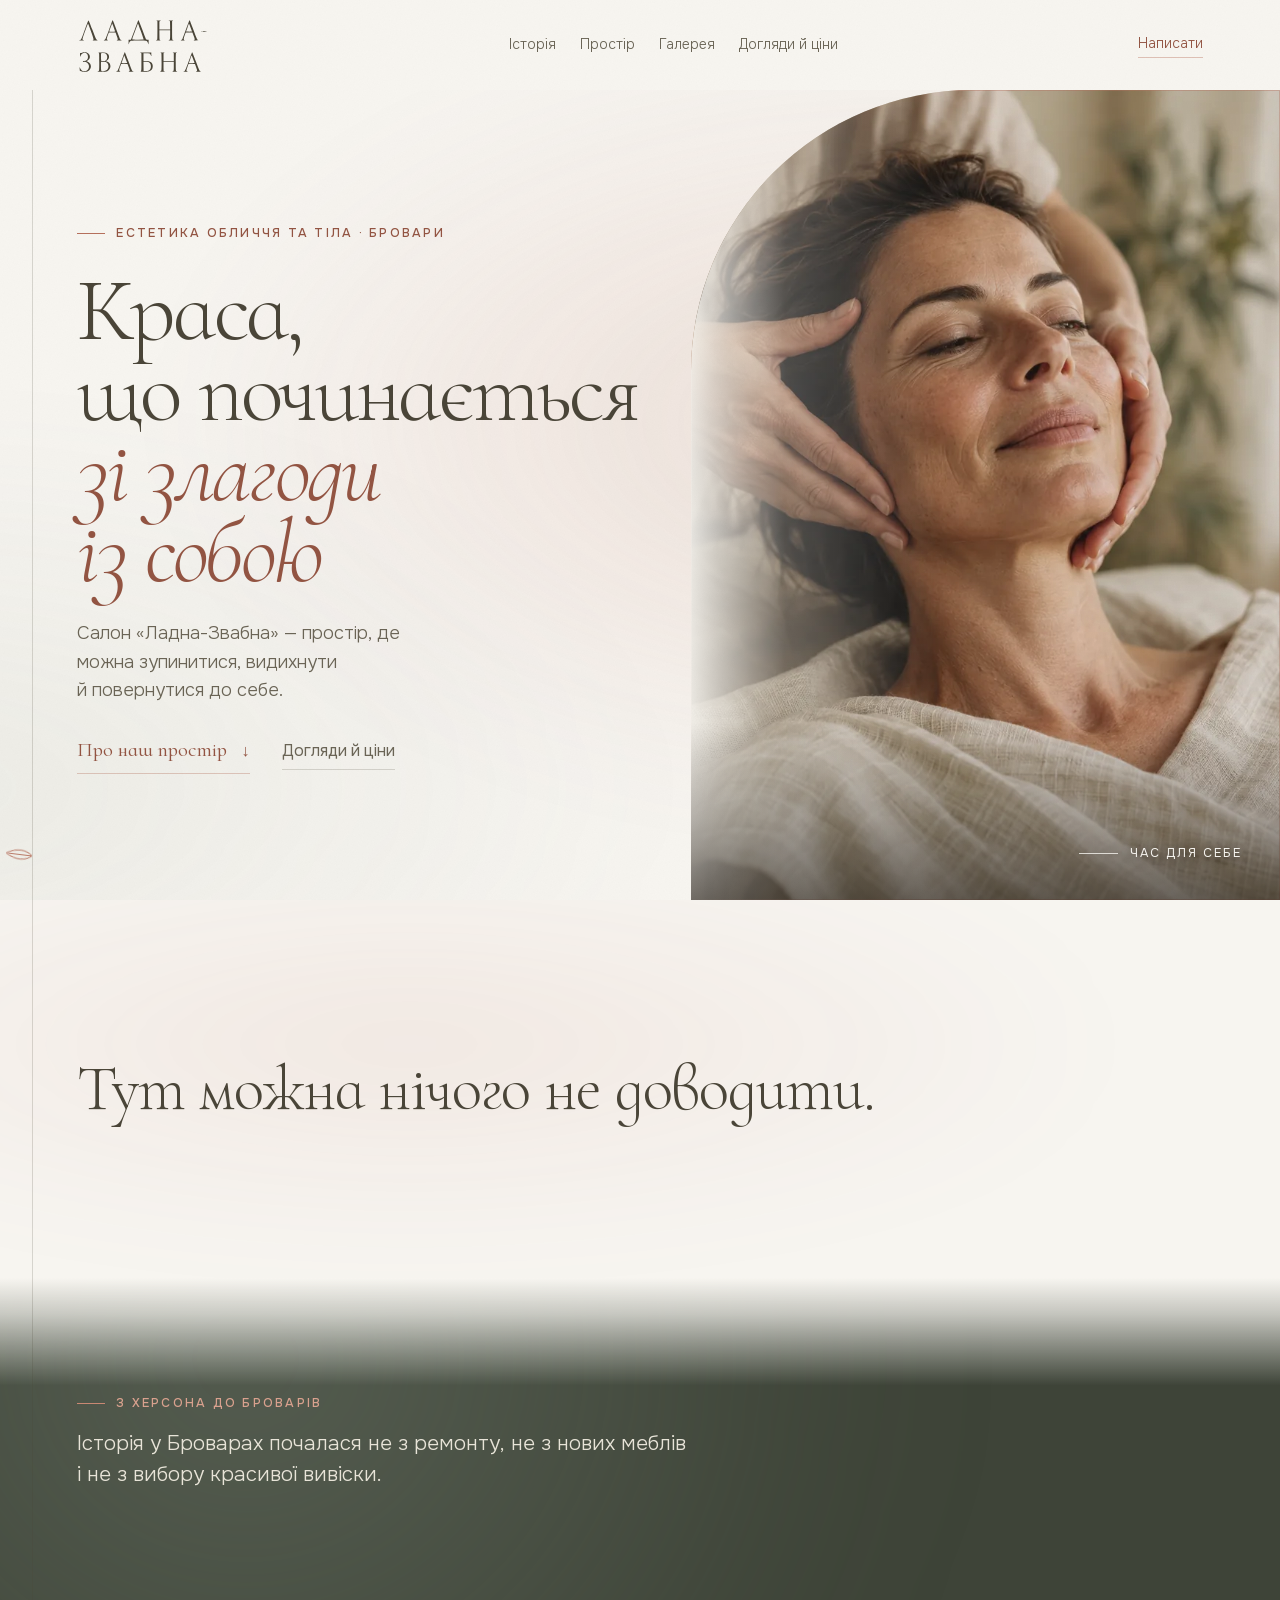
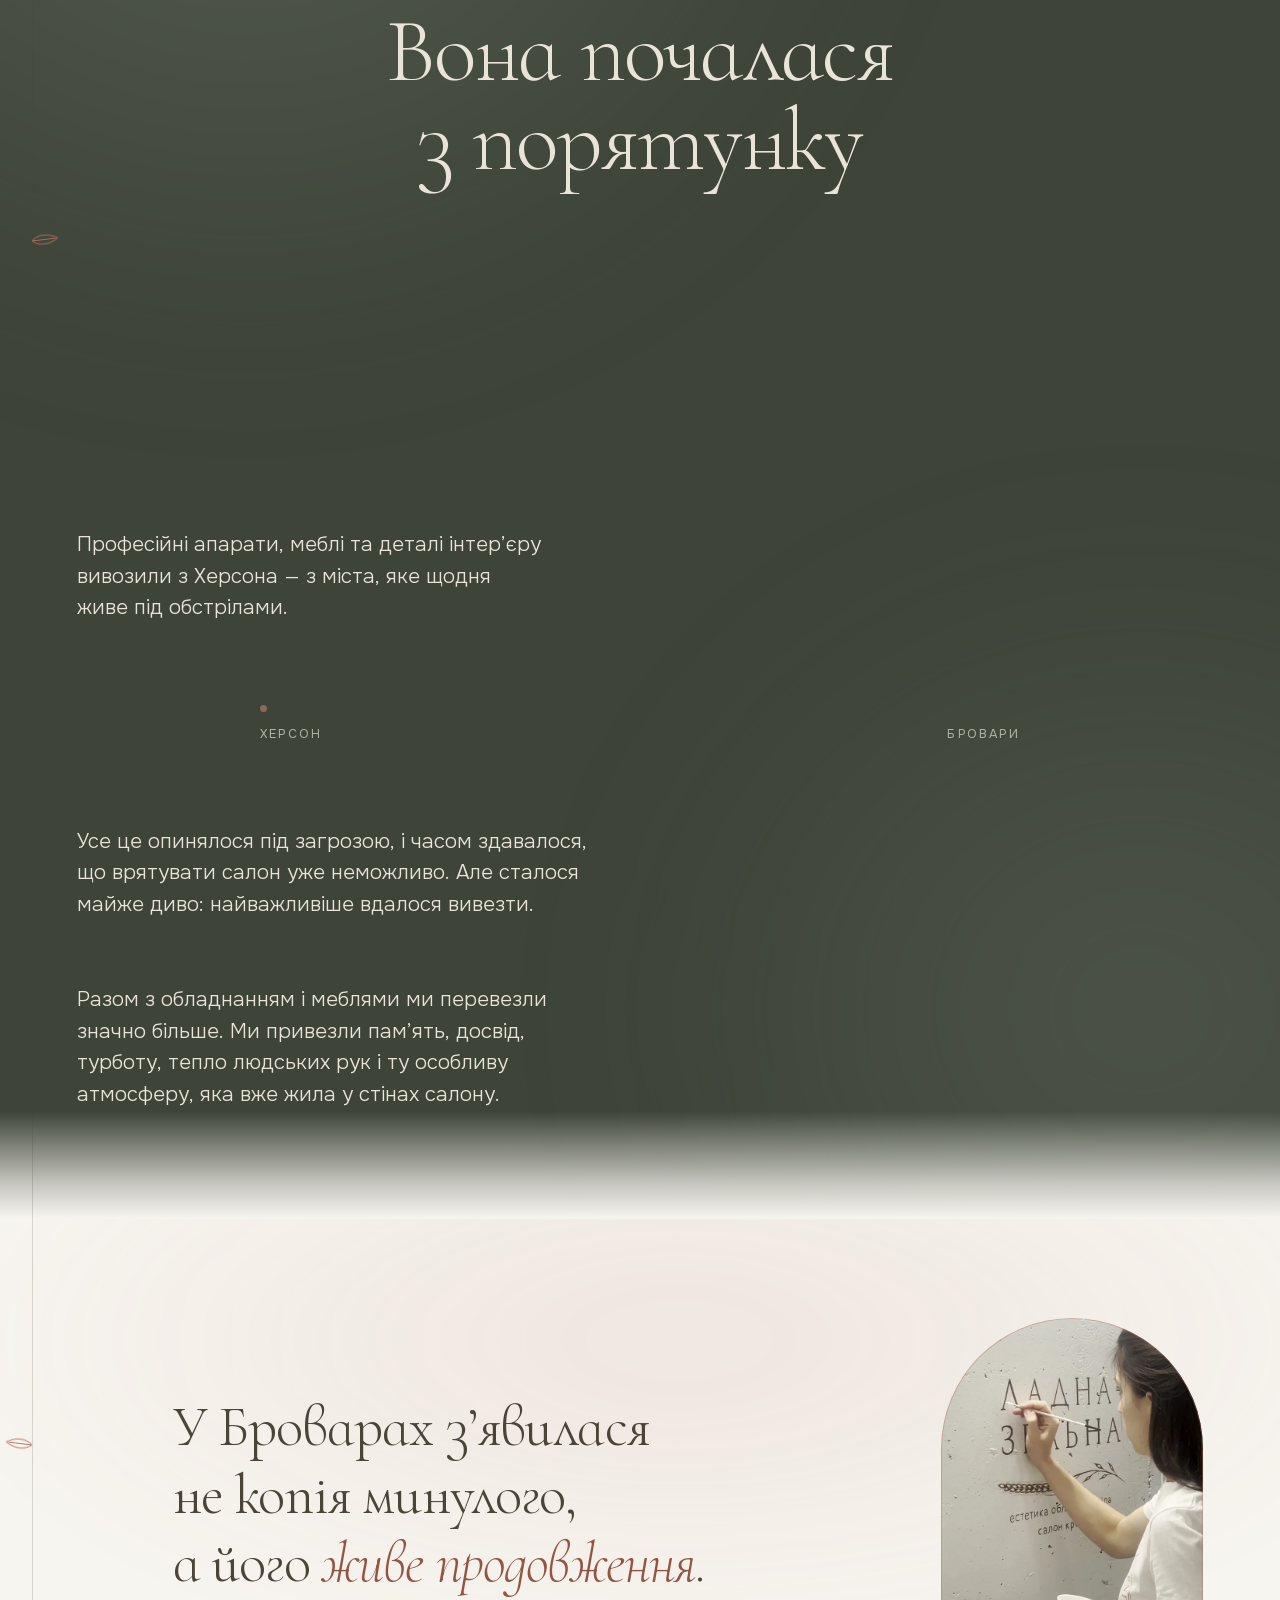
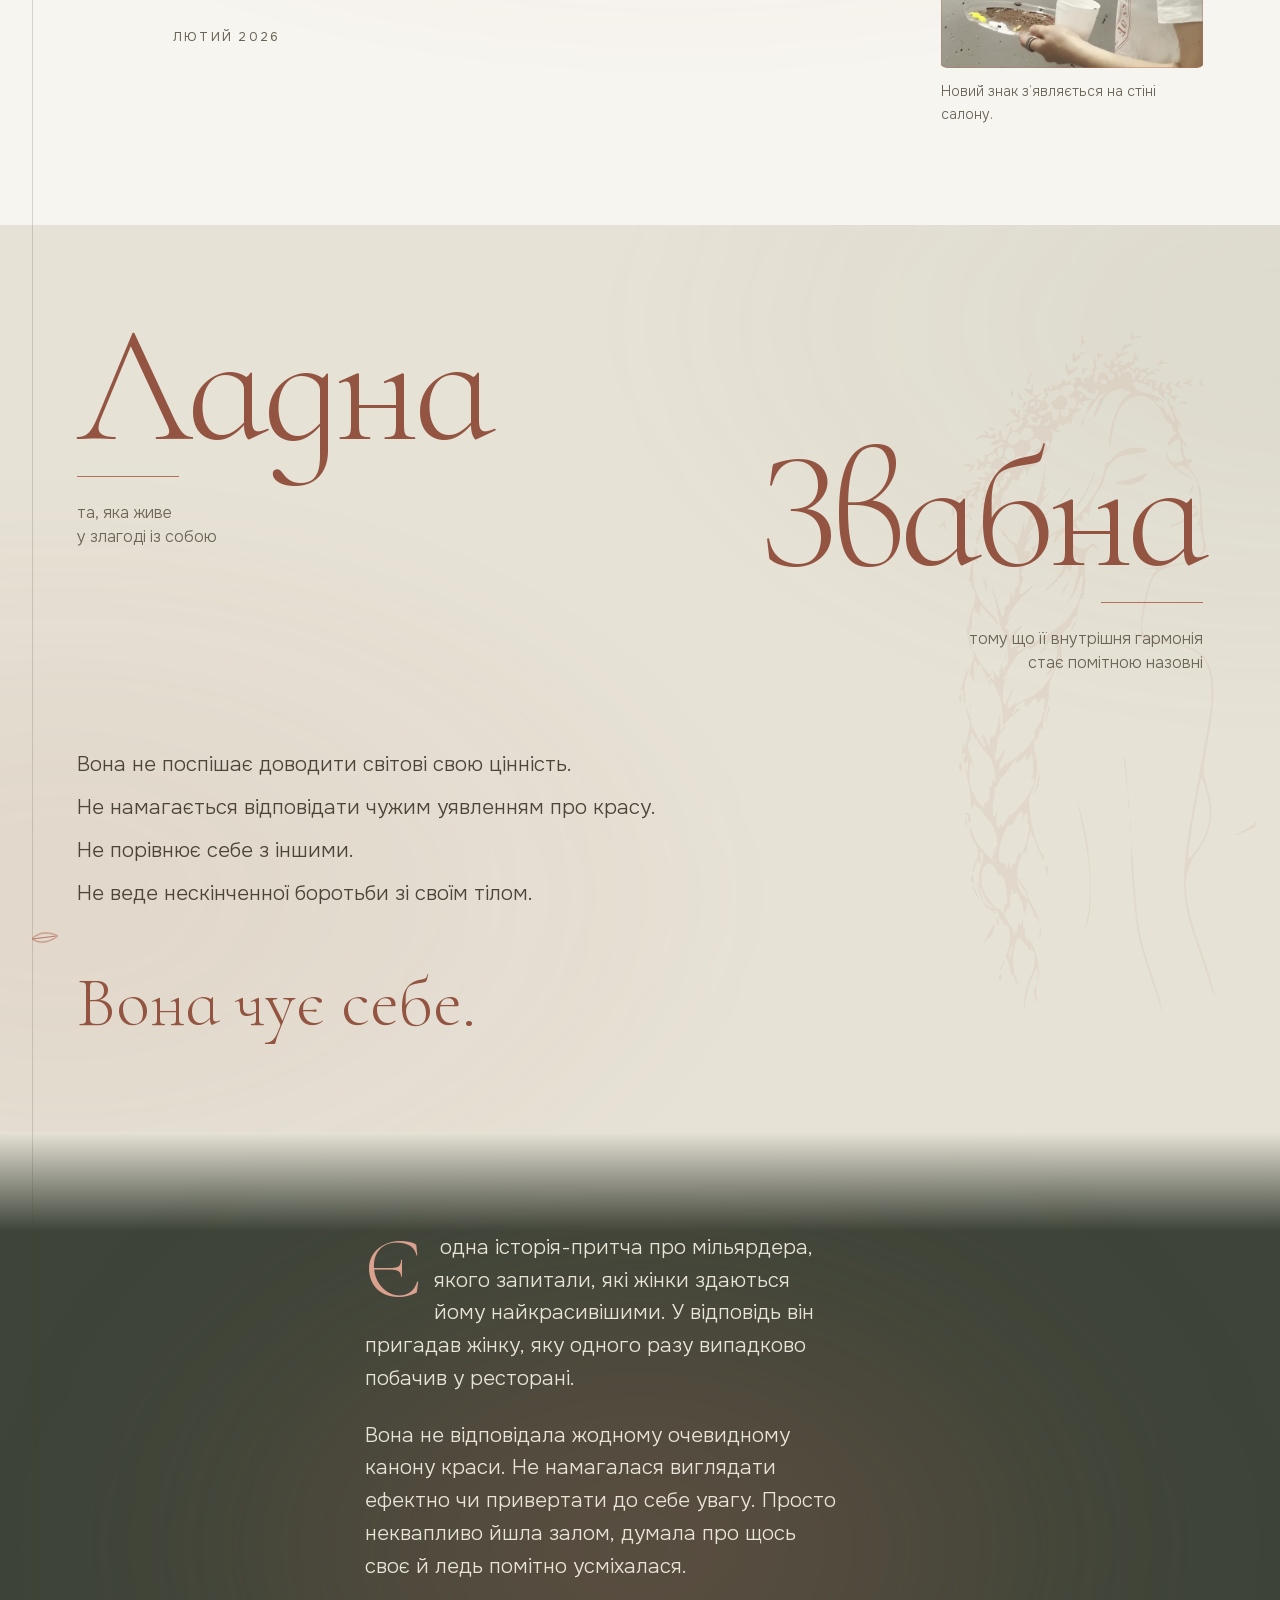
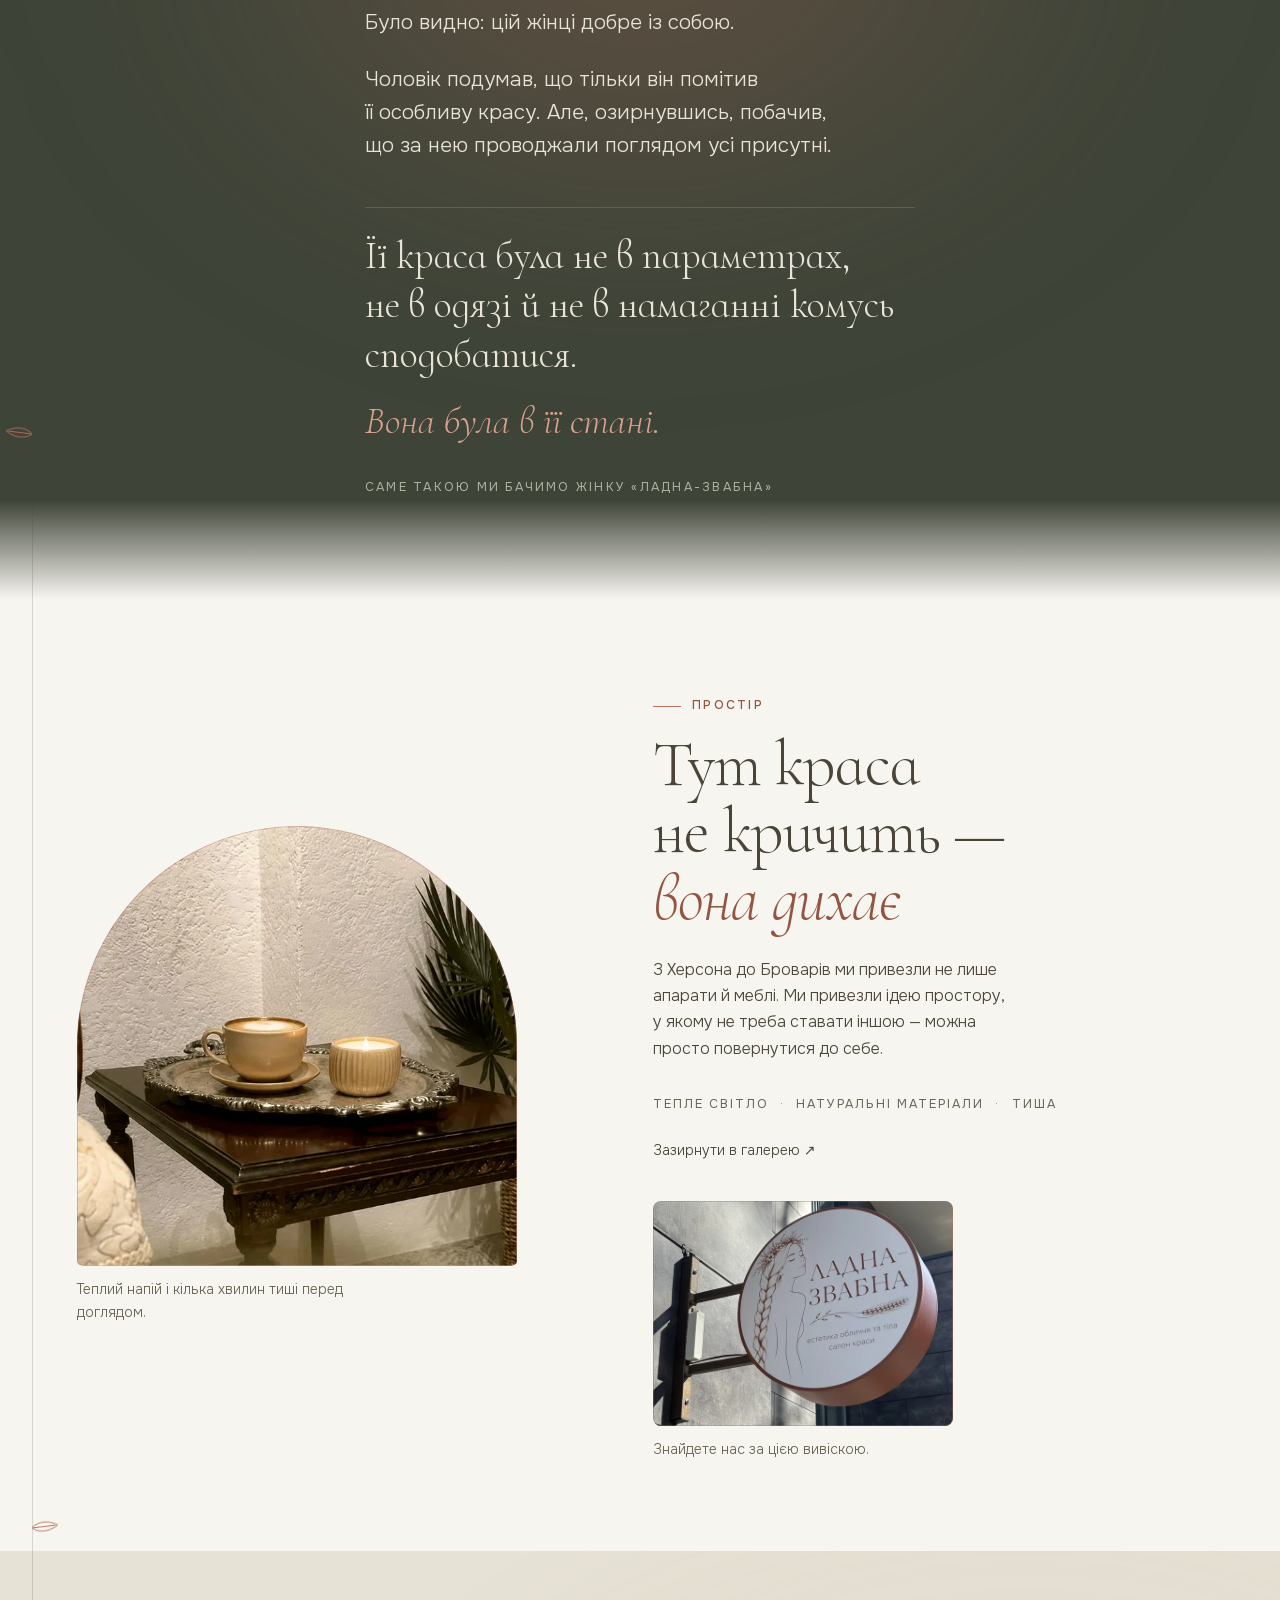
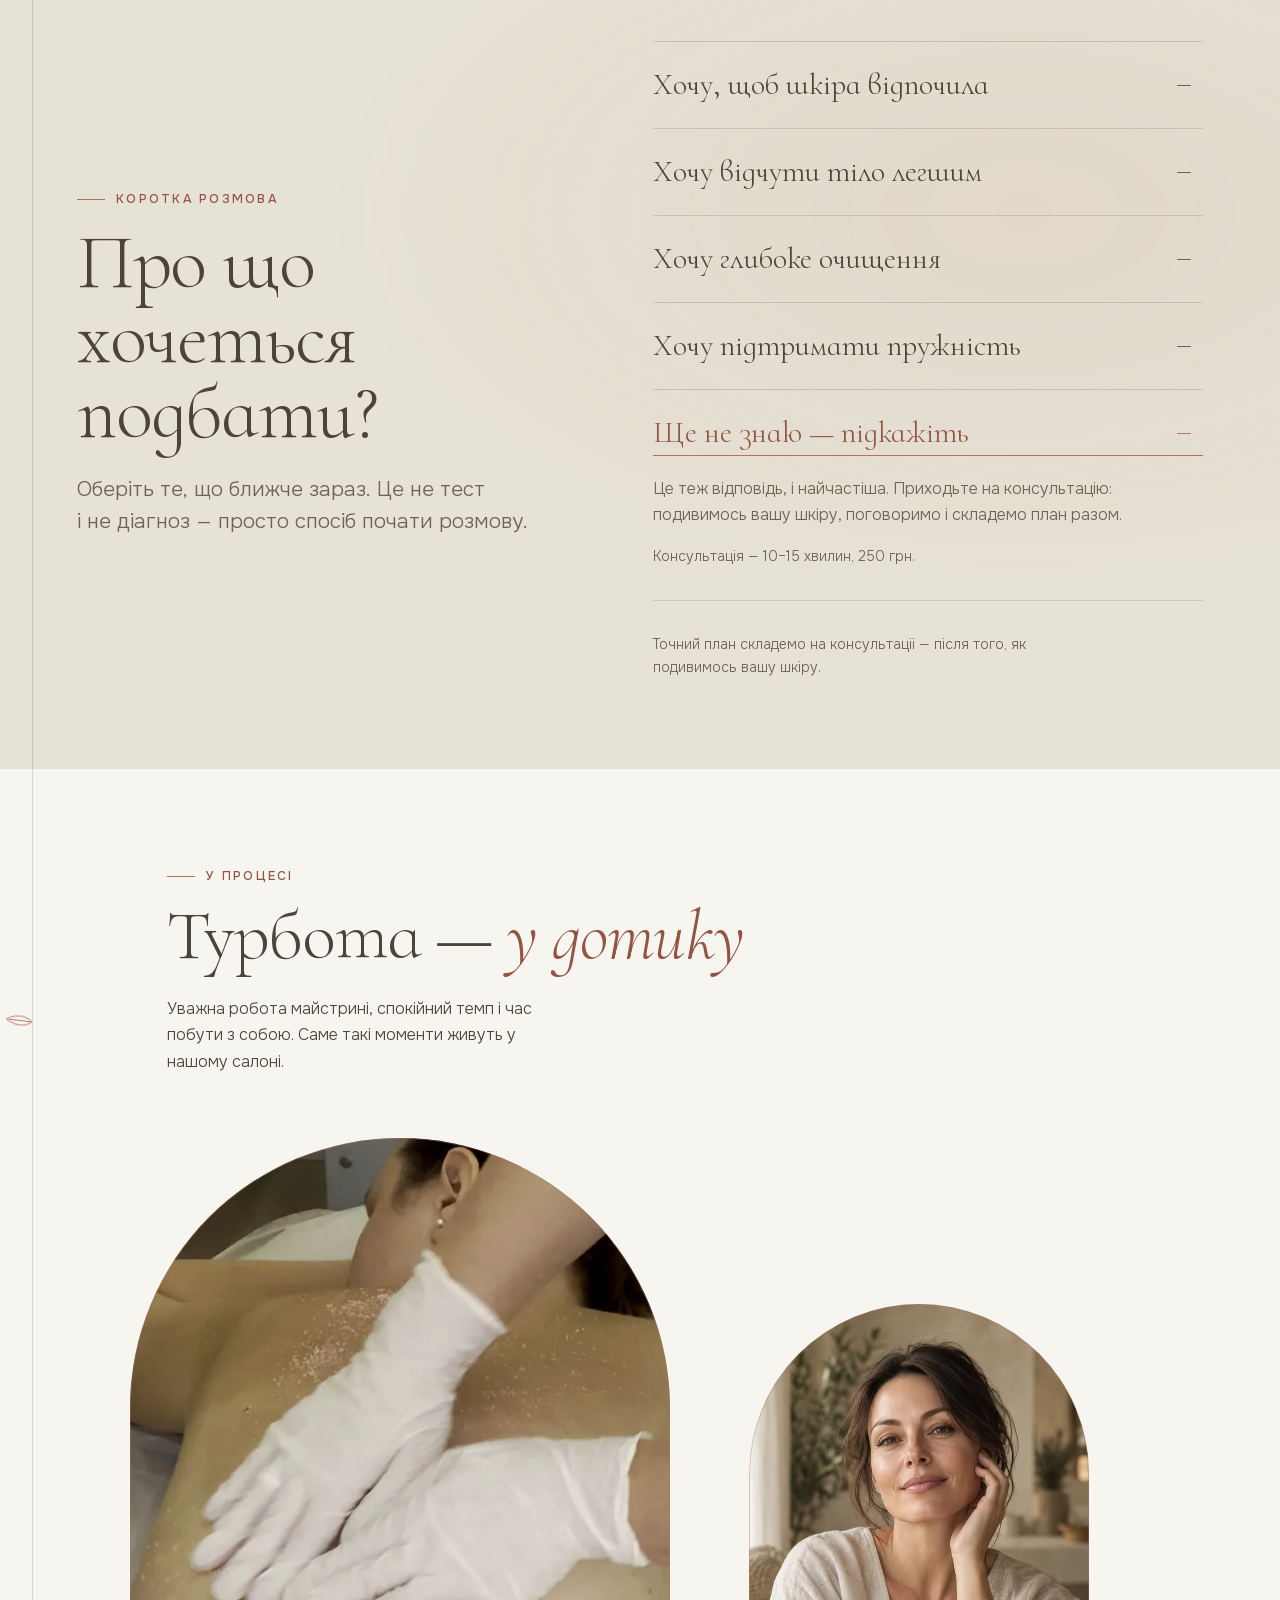
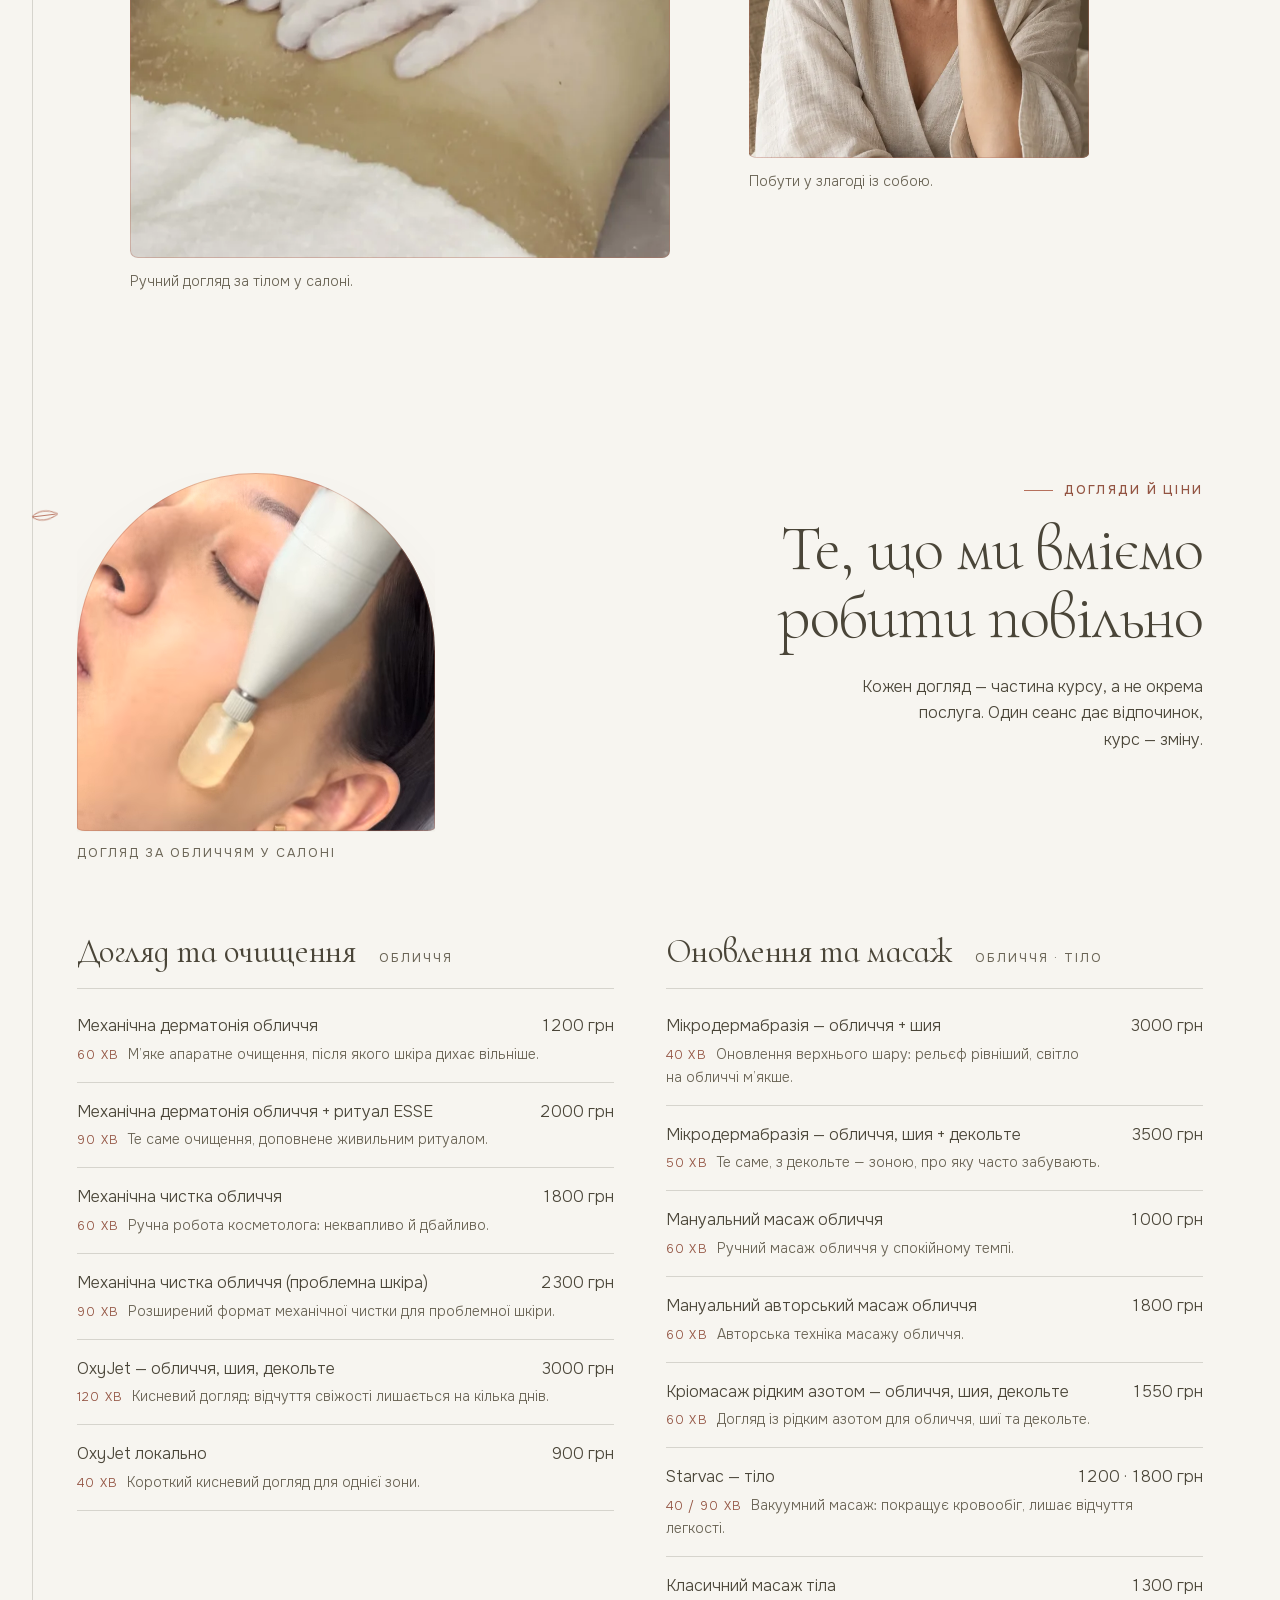
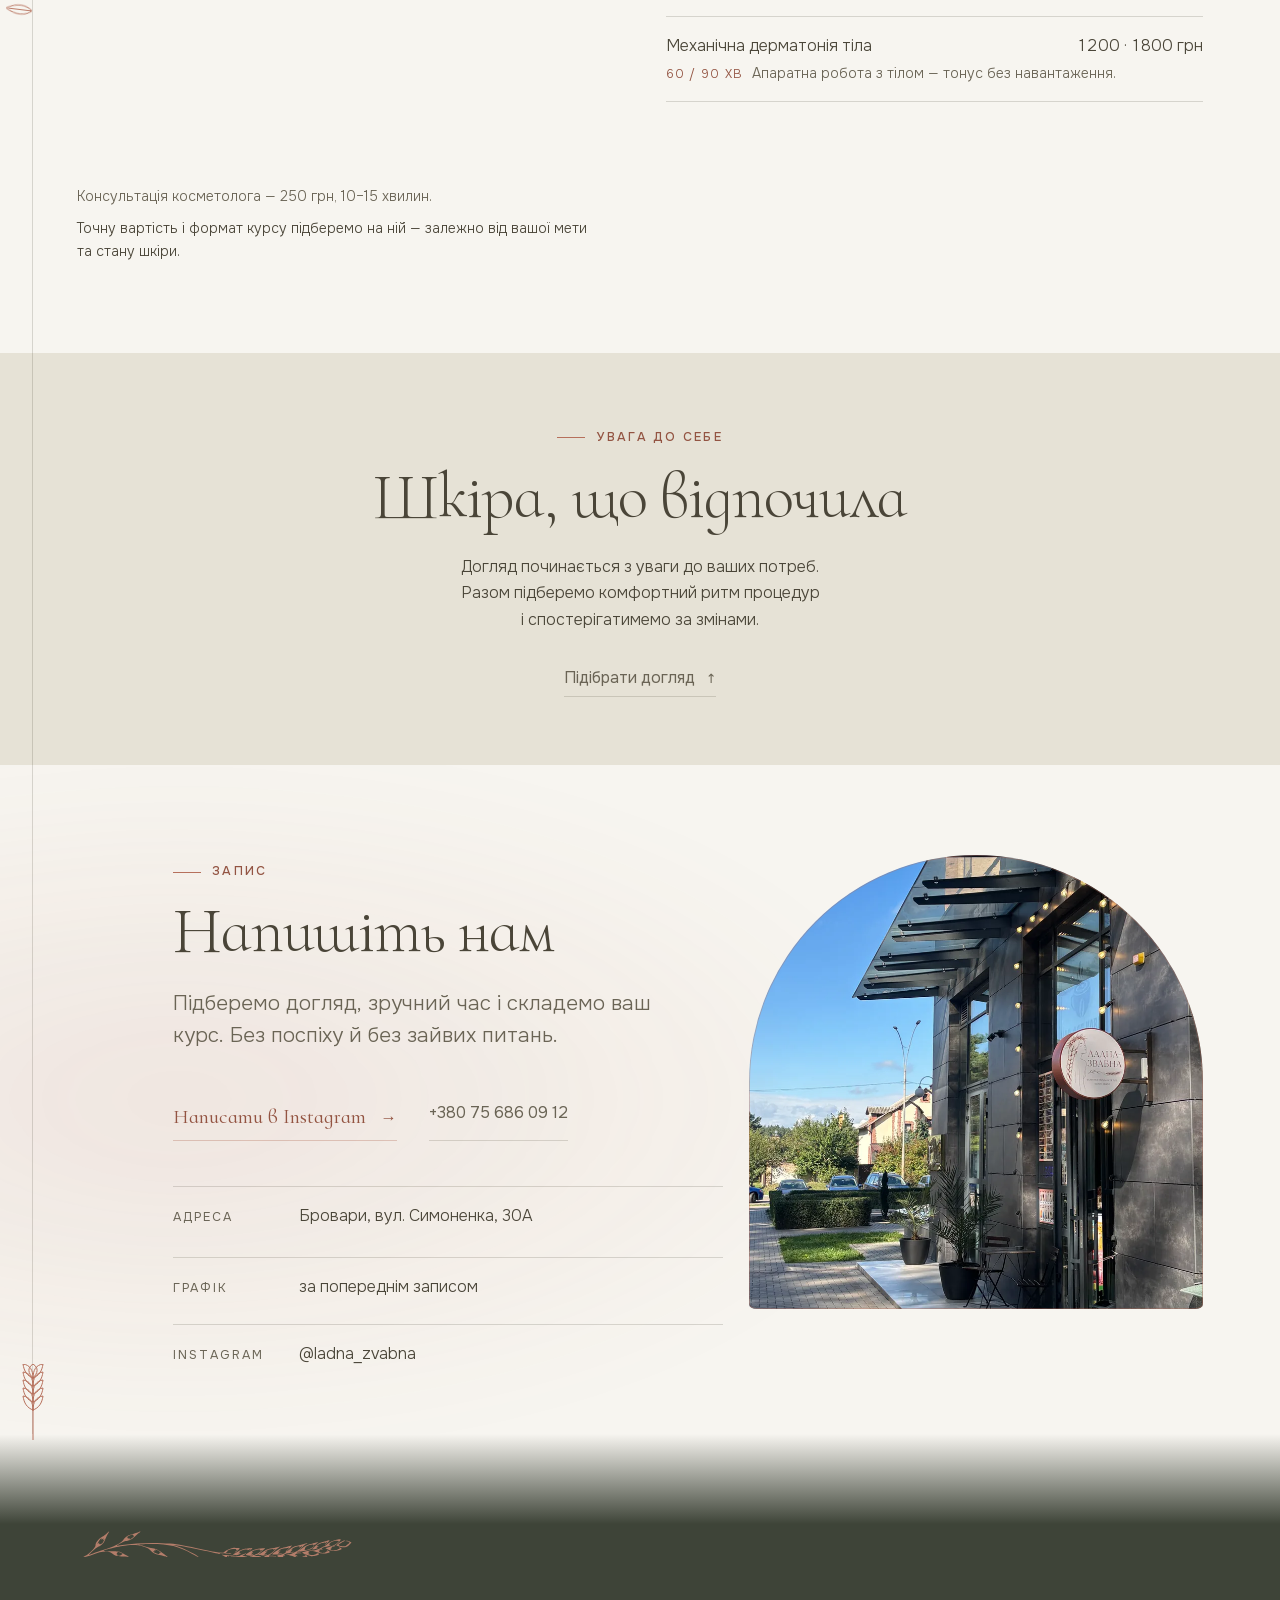
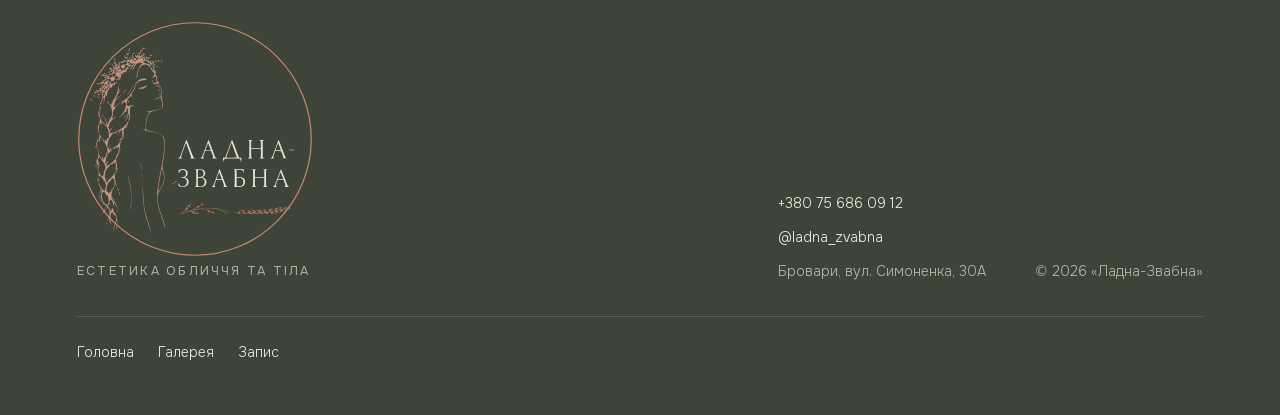
==== commit 72f1a26f: "Update salon service prices and menu" ====
--- a/index.html
+++ b/index.html
@@ -461,7 +461,7 @@
              воно вирівнює рельєф і&nbsp;повертає світло на&nbsp;обличчя.</p>
           <ul class="quiz__list">
             <li>Мікродермабразія&nbsp;— обличчя,&nbsp;шия</li>
-            <li>Аквадермагенез-гідрошліфовка</li>
+            <li>Мікродермабразія&nbsp;— обличчя, шия + декольте</li>
           </ul>
         </div>
       </details>
@@ -549,7 +549,7 @@
             <span class="care__desc"><span class="care__time">60 хв</span>М’яке апаратне очищення, після якого шкіра дихає вільніше.</span>
           </li>
           <li class="care__row">
-            <span class="care__name">Механічна дерматонія + ритуал ESSE</span>
+            <span class="care__name">Механічна дерматонія обличчя + ритуал ESSE</span>
             <span class="care__cost">2000&nbsp;грн</span>
             <span class="care__desc"><span class="care__time">90 хв</span>Те саме очищення, доповнене живильним ритуалом.</span>
           </li>
@@ -559,9 +559,9 @@
             <span class="care__desc"><span class="care__time">60 хв</span>Ручна робота косметолога: неквапливо й&nbsp;дбайливо.</span>
           </li>
           <li class="care__row">
-            <span class="care__name">Механічна чистка для чутливої шкіри</span>
+            <span class="care__name">Механічна чистка обличчя (проблемна шкіра)</span>
             <span class="care__cost">2300&nbsp;грн</span>
-            <span class="care__desc"><span class="care__time">90 хв</span>Довший і&nbsp;делікатніший формат, коли шкірі потрібно більше уваги.</span>
+            <span class="care__desc"><span class="care__time">90 хв</span>Розширений формат механічної чистки для проблемної шкіри.</span>
           </li>
           <li class="care__row">
             <span class="care__name">OxyJet&nbsp;— обличчя, шия,&nbsp;декольте</span>
@@ -580,29 +580,38 @@
         <h3 class="care__gh">Оновлення та&nbsp;масаж <span class="care__gm">обличчя&nbsp;· тіло</span></h3>
         <ul class="care__list">
           <li class="care__row">
-            <span class="care__name">Мікродермабразія&nbsp;— обличчя,&nbsp;шия</span>
+            <span class="care__name">Мікродермабразія&nbsp;— обличчя + шия</span>
             <span class="care__cost">3000&nbsp;грн</span>
             <span class="care__desc"><span class="care__time">40 хв</span>Оновлення верхнього шару: рельєф рівніший, світло на&nbsp;обличчі м’якше.</span>
           </li>
           <li class="care__row">
-            <span class="care__name">Мікродермабразія + декольте</span>
+            <span class="care__name">Мікродермабразія&nbsp;— обличчя, шия + декольте</span>
             <span class="care__cost">3500&nbsp;грн</span>
             <span class="care__desc"><span class="care__time">50 хв</span>Те саме, з&nbsp;декольте&nbsp;— зоною, про&nbsp;яку часто забувають.</span>
           </li>
           <li class="care__row">
-            <span class="care__name">Аквадермагенез-гідрошліфовка</span>
+            <span class="care__name">Мануальний масаж обличчя</span>
+            <span class="care__cost">1000&nbsp;грн</span>
+            <span class="care__desc"><span class="care__time">60 хв</span>Ручний масаж обличчя у спокійному темпі.</span>
+          </li>
+          <li class="care__row">
+            <span class="care__name">Мануальний авторський масаж обличчя</span>
             <span class="care__cost">1800&nbsp;грн</span>
-            <span class="care__desc"><span class="care__time">40 хв</span>Очищення водою&nbsp;— обличчя, шия, декольте, без відчуття стягнутості.</span>
-          </li>
-          <li class="care__row">
-            <span class="care__name">Мануальний масаж обличчя</span>
-            <span class="care__cost">1800&nbsp;грн</span>
-            <span class="care__desc"><span class="care__time">60 хв</span>Руки майстра, повільний темп. Найтихіша процедура в&nbsp;переліку. З&nbsp;ритуалом ESSE&nbsp;— 2600&nbsp;грн.</span>
+            <span class="care__desc"><span class="care__time">60 хв</span>Авторська техніка масажу обличчя.</span>
+          </li>
+          <li class="care__row">
+            <span class="care__name">Кріомасаж рідким азотом&nbsp;— обличчя, шия, декольте</span>
+            <span class="care__cost">1550&nbsp;грн</span>
+            <span class="care__desc"><span class="care__time">60 хв</span>Догляд із рідким азотом для обличчя, шиї та декольте.</span>
           </li>
           <li class="care__row">
             <span class="care__name">Starvac&nbsp;— тіло</span>
             <span class="care__cost">1200&nbsp;· 1800&nbsp;грн</span>
             <span class="care__desc"><span class="care__time">40 / 90 хв</span>Вакуумний масаж: покращує кровообіг, лишає відчуття легкості.</span>
+          </li>
+          <li class="care__row">
+            <span class="care__name">Класичний масаж тіла</span>
+            <span class="care__cost">1300&nbsp;грн</span>
           </li>
           <li class="care__row">
             <span class="care__name">Механічна дерматонія тіла</span>
@@ -755,11 +764,21 @@
     "name": "Догляди",
     "itemListElement": [
       { "@type": "Offer", "itemOffered": { "@type": "Service", "name": "Механічна дерматонія обличчя" }, "price": "1200", "priceCurrency": "UAH" },
+      { "@type": "Offer", "itemOffered": { "@type": "Service", "name": "Механічна дерматонія обличчя + ритуал ESSE" }, "price": "2000", "priceCurrency": "UAH" },
       { "@type": "Offer", "itemOffered": { "@type": "Service", "name": "Механічна чистка обличчя" }, "price": "1800", "priceCurrency": "UAH" },
+      { "@type": "Offer", "itemOffered": { "@type": "Service", "name": "Механічна чистка обличчя (проблемна шкіра)" }, "price": "2300", "priceCurrency": "UAH" },
       { "@type": "Offer", "itemOffered": { "@type": "Service", "name": "OxyJet — обличчя, шия, декольте" }, "price": "3000", "priceCurrency": "UAH" },
+      { "@type": "Offer", "itemOffered": { "@type": "Service", "name": "OxyJet локально" }, "price": "900", "priceCurrency": "UAH" },
       { "@type": "Offer", "itemOffered": { "@type": "Service", "name": "Мікродермабразія — обличчя, шия" }, "price": "3000", "priceCurrency": "UAH" },
-      { "@type": "Offer", "itemOffered": { "@type": "Service", "name": "Мануальний масаж обличчя" }, "price": "1800", "priceCurrency": "UAH" },
-      { "@type": "Offer", "itemOffered": { "@type": "Service", "name": "Starvac — тіло" }, "price": "1200", "priceCurrency": "UAH" },
+      { "@type": "Offer", "itemOffered": { "@type": "Service", "name": "Мікродермабразія — обличчя, шия + декольте" }, "price": "3500", "priceCurrency": "UAH" },
+      { "@type": "Offer", "itemOffered": { "@type": "Service", "name": "Мануальний масаж обличчя" }, "price": "1000", "priceCurrency": "UAH" },
+      { "@type": "Offer", "itemOffered": { "@type": "Service", "name": "Мануальний авторський масаж обличчя" }, "price": "1800", "priceCurrency": "UAH" },
+      { "@type": "Offer", "itemOffered": { "@type": "Service", "name": "Кріомасаж рідким азотом — обличчя, шия, декольте" }, "price": "1550", "priceCurrency": "UAH" },
+      { "@type": "Offer", "itemOffered": { "@type": "Service", "name": "Класичний масаж тіла" }, "price": "1300", "priceCurrency": "UAH" },
+      { "@type": "Offer", "itemOffered": { "@type": "Service", "name": "Starvac — тіло, 40 хв" }, "price": "1200", "priceCurrency": "UAH" },
+      { "@type": "Offer", "itemOffered": { "@type": "Service", "name": "Starvac — тіло, 90 хв" }, "price": "1800", "priceCurrency": "UAH" },
+      { "@type": "Offer", "itemOffered": { "@type": "Service", "name": "Механічна дерматонія тіла, 60 хв" }, "price": "1200", "priceCurrency": "UAH" },
+      { "@type": "Offer", "itemOffered": { "@type": "Service", "name": "Механічна дерматонія тіла, 90 хв" }, "price": "1800", "priceCurrency": "UAH" },
       { "@type": "Offer", "itemOffered": { "@type": "Service", "name": "Консультація косметолога" }, "price": "250", "priceCurrency": "UAH" }
     ]
   }
